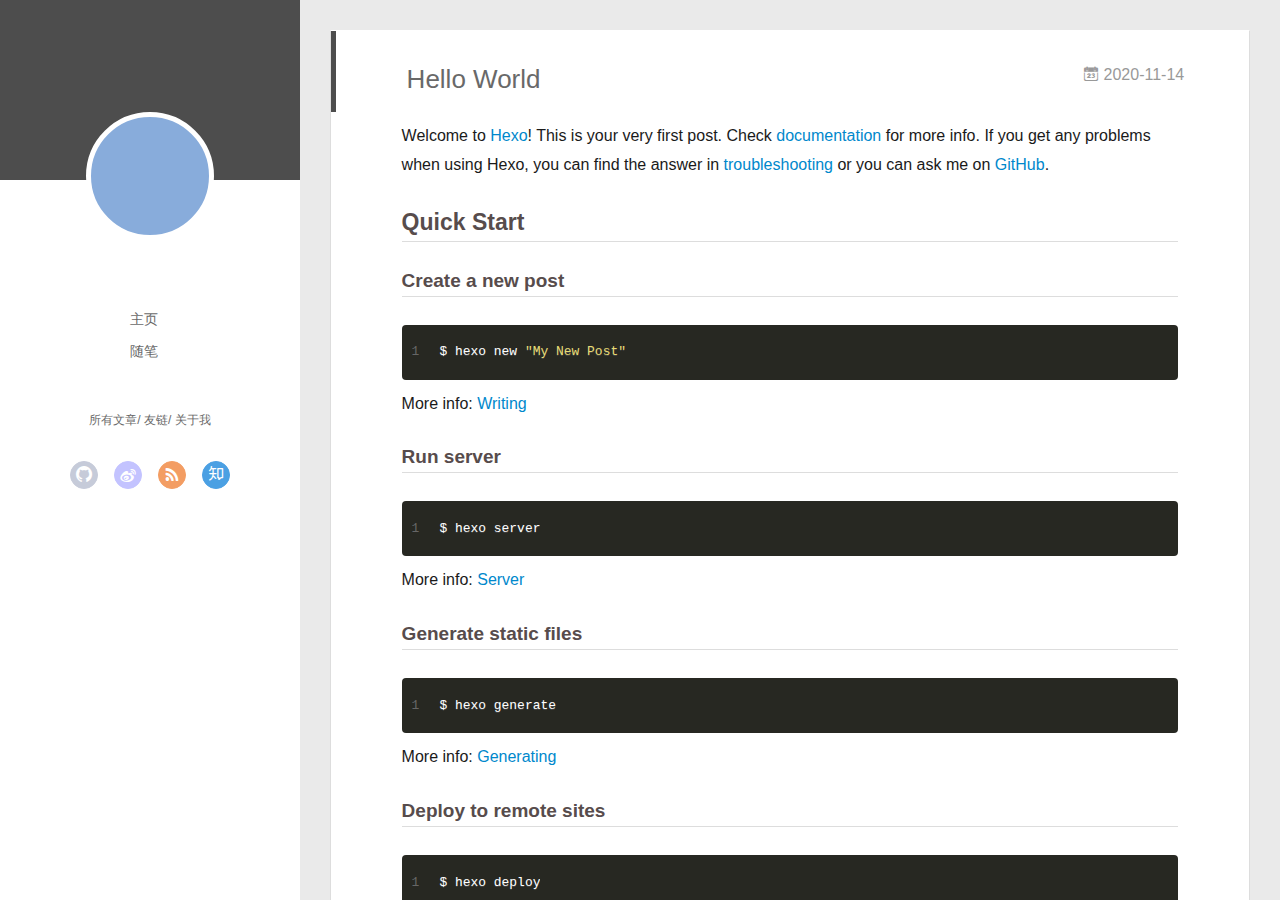
==== index.html @ 5b324f57 "Site updated: 2020-11-14 10:22:09" ====
<!DOCTYPE html>
<html>
<head>
  <meta charset="utf-8">
  
  <meta name="renderer" content="webkit">
  <meta http-equiv="X-UA-Compatible" content="IE=edge" >
  <link rel="dns-prefetch" href="http://example.com">
  <title>Hexo</title>
  <meta name="viewport" content="width=device-width, initial-scale=1, maximum-scale=1">
  <meta property="og:type" content="website">
<meta property="og:title" content="Hexo">
<meta property="og:url" content="http://example.com/index.html">
<meta property="og:site_name" content="Hexo">
<meta property="og:locale" content="en_US">
<meta property="article:author" content="John Doe">
<meta name="twitter:card" content="summary">
  
    <link rel="alternative" href="/atom.xml" title="Hexo" type="application/atom+xml">
  
  
    <link rel="icon" href="/favicon.png">
  
  <link rel="stylesheet" type="text/css" href="/./main.0cf68a.css">
  <style type="text/css">
  
    #container.show {
      background: linear-gradient(200deg,#a0cfe4,#e8c37e);
    }
  </style>
  

  

<meta name="generator" content="Hexo 5.2.0"></head>

<body>
  <div id="container" q-class="show:isCtnShow">
    <canvas id="anm-canvas" class="anm-canvas"></canvas>
    <div class="left-col" q-class="show:isShow">
      
<div class="overlay" style="background: #4d4d4d"></div>
<div class="intrude-less">
	<header id="header" class="inner">
		<a href="/" class="profilepic">
			<img src="" class="js-avatar">
		</a>
		<hgroup>
		  <h1 class="header-author"><a href="/"></a></h1>
		</hgroup>
		

		<nav class="header-menu">
			<ul>
			
				<li><a href="/">主页</a></li>
	        
				<li><a href="/tags/%E9%9A%8F%E7%AC%94/">随笔</a></li>
	        
			</ul>
		</nav>
		<nav class="header-smart-menu">
    		
    			
    			<a q-on="click: openSlider(e, 'innerArchive')" href="javascript:void(0)">所有文章</a>
    			
            
    			
    			<a q-on="click: openSlider(e, 'friends')" href="javascript:void(0)">友链</a>
    			
            
    			
    			<a q-on="click: openSlider(e, 'aboutme')" href="javascript:void(0)">关于我</a>
    			
            
		</nav>
		<nav class="header-nav">
			<div class="social">
				
					<a class="github" target="_blank" href="#" title="github"><i class="icon-github"></i></a>
		        
					<a class="weibo" target="_blank" href="#" title="weibo"><i class="icon-weibo"></i></a>
		        
					<a class="rss" target="_blank" href="#" title="rss"><i class="icon-rss"></i></a>
		        
					<a class="zhihu" target="_blank" href="#" title="zhihu"><i class="icon-zhihu"></i></a>
		        
			</div>
		</nav>
	</header>		
</div>

    </div>
    <div class="mid-col" q-class="show:isShow,hide:isShow|isFalse">
      
<nav id="mobile-nav">
  	<div class="overlay js-overlay" style="background: #4d4d4d"></div>
	<div class="btnctn js-mobile-btnctn">
  		<div class="slider-trigger list" q-on="click: openSlider(e)"><i class="icon icon-sort"></i></div>
	</div>
	<div class="intrude-less">
		<header id="header" class="inner">
			<div class="profilepic">
				<img src="" class="js-avatar">
			</div>
			<hgroup>
			  <h1 class="header-author js-header-author"></h1>
			</hgroup>
			
			
			
				
			
				
			
			
			
			<nav class="header-nav">
				<div class="social">
					
						<a class="github" target="_blank" href="#" title="github"><i class="icon-github"></i></a>
			        
						<a class="weibo" target="_blank" href="#" title="weibo"><i class="icon-weibo"></i></a>
			        
						<a class="rss" target="_blank" href="#" title="rss"><i class="icon-rss"></i></a>
			        
						<a class="zhihu" target="_blank" href="#" title="zhihu"><i class="icon-zhihu"></i></a>
			        
				</div>
			</nav>

			<nav class="header-menu js-header-menu">
				<ul style="width: 50%">
				
				
					<li style="width: 50%"><a href="/">主页</a></li>
		        
					<li style="width: 50%"><a href="/tags/%E9%9A%8F%E7%AC%94/">随笔</a></li>
		        
				</ul>
			</nav>
		</header>				
	</div>
	<div class="mobile-mask" style="display:none" q-show="isShow"></div>
</nav>

      <div id="wrapper" class="body-wrap">
        <div class="menu-l">
          <div class="canvas-wrap">
            <canvas data-colors="#eaeaea" data-sectionHeight="100" data-contentId="js-content" id="myCanvas1" class="anm-canvas"></canvas>
          </div>
          <div id="js-content" class="content-ll">
            
  
    <article id="post-hello-world" class="article article-type-post  article-index" itemscope itemprop="blogPost">
  <div class="article-inner">
    
      <header class="article-header">
        
  
    <h1 itemprop="name">
      <a class="article-title" href="/2020/11/14/hello-world/">Hello World</a>
    </h1>
  

        
        <a href="/2020/11/14/hello-world/" class="archive-article-date">
  	<time datetime="2020-11-14T02:00:14.137Z" itemprop="datePublished"><i class="icon-calendar icon"></i>2020-11-14</time>
</a>
        
      </header>
    
    <div class="article-entry" itemprop="articleBody">
      
        <p>Welcome to <a target="_blank" rel="noopener" href="https://hexo.io/">Hexo</a>! This is your very first post. Check <a target="_blank" rel="noopener" href="https://hexo.io/docs/">documentation</a> for more info. If you get any problems when using Hexo, you can find the answer in <a target="_blank" rel="noopener" href="https://hexo.io/docs/troubleshooting.html">troubleshooting</a> or you can ask me on <a target="_blank" rel="noopener" href="https://github.com/hexojs/hexo/issues">GitHub</a>.</p>
<h2 id="Quick-Start"><a href="#Quick-Start" class="headerlink" title="Quick Start"></a>Quick Start</h2><h3 id="Create-a-new-post"><a href="#Create-a-new-post" class="headerlink" title="Create a new post"></a>Create a new post</h3><figure class="highlight bash"><table><tr><td class="gutter"><pre><span class="line">1</span><br></pre></td><td class="code"><pre><span class="line">$ hexo new <span class="string">&quot;My New Post&quot;</span></span><br></pre></td></tr></table></figure>

<p>More info: <a target="_blank" rel="noopener" href="https://hexo.io/docs/writing.html">Writing</a></p>
<h3 id="Run-server"><a href="#Run-server" class="headerlink" title="Run server"></a>Run server</h3><figure class="highlight bash"><table><tr><td class="gutter"><pre><span class="line">1</span><br></pre></td><td class="code"><pre><span class="line">$ hexo server</span><br></pre></td></tr></table></figure>

<p>More info: <a target="_blank" rel="noopener" href="https://hexo.io/docs/server.html">Server</a></p>
<h3 id="Generate-static-files"><a href="#Generate-static-files" class="headerlink" title="Generate static files"></a>Generate static files</h3><figure class="highlight bash"><table><tr><td class="gutter"><pre><span class="line">1</span><br></pre></td><td class="code"><pre><span class="line">$ hexo generate</span><br></pre></td></tr></table></figure>

<p>More info: <a target="_blank" rel="noopener" href="https://hexo.io/docs/generating.html">Generating</a></p>
<h3 id="Deploy-to-remote-sites"><a href="#Deploy-to-remote-sites" class="headerlink" title="Deploy to remote sites"></a>Deploy to remote sites</h3><figure class="highlight bash"><table><tr><td class="gutter"><pre><span class="line">1</span><br></pre></td><td class="code"><pre><span class="line">$ hexo deploy</span><br></pre></td></tr></table></figure>

<p>More info: <a target="_blank" rel="noopener" href="https://hexo.io/docs/one-command-deployment.html">Deployment</a></p>

      

      
    </div>
    <div class="article-info article-info-index">
      
      
      

      
        <p class="article-more-link">
          <a class="article-more-a" href="/2020/11/14/hello-world/">展开全文 >></a>
        </p>
      

      
      <div class="clearfix"></div>
    </div>
  </div>
</article>

<aside class="wrap-side-operation">
    <div class="mod-side-operation">
        
        <div class="jump-container" id="js-jump-container" style="display:none;">
            <a href="javascript:void(0)" class="mod-side-operation__jump-to-top">
                <i class="icon-font icon-back"></i>
            </a>
            <div id="js-jump-plan-container" class="jump-plan-container" style="top: -11px;">
                <i class="icon-font icon-plane jump-plane"></i>
            </div>
        </div>
        
        
    </div>
</aside>




  
  


          </div>
        </div>
      </div>
      <footer id="footer">
  <div class="outer">
    <div id="footer-info">
    	<div class="footer-left">
    		&copy; 2020 John Doe
    	</div>
      	<div class="footer-right">
      		<a href="http://hexo.io/" target="_blank">Hexo</a>  Theme <a href="https://github.com/litten/hexo-theme-yilia" target="_blank">Yilia</a> by Litten
      	</div>
    </div>
  </div>
</footer>
    </div>
    <script>
	var yiliaConfig = {
		mathjax: false,
		isHome: true,
		isPost: false,
		isArchive: false,
		isTag: false,
		isCategory: false,
		open_in_new: false,
		toc_hide_index: true,
		root: "/",
		innerArchive: true,
		showTags: false
	}
</script>

<script>!function(t){function n(e){if(r[e])return r[e].exports;var i=r[e]={exports:{},id:e,loaded:!1};return t[e].call(i.exports,i,i.exports,n),i.loaded=!0,i.exports}var r={};n.m=t,n.c=r,n.p="./",n(0)}([function(t,n,r){r(195),t.exports=r(191)},function(t,n,r){var e=r(3),i=r(52),o=r(27),u=r(28),c=r(53),f="prototype",a=function(t,n,r){var s,l,h,v,p=t&a.F,d=t&a.G,y=t&a.S,g=t&a.P,b=t&a.B,m=d?e:y?e[n]||(e[n]={}):(e[n]||{})[f],x=d?i:i[n]||(i[n]={}),w=x[f]||(x[f]={});d&&(r=n);for(s in r)l=!p&&m&&void 0!==m[s],h=(l?m:r)[s],v=b&&l?c(h,e):g&&"function"==typeof h?c(Function.call,h):h,m&&u(m,s,h,t&a.U),x[s]!=h&&o(x,s,v),g&&w[s]!=h&&(w[s]=h)};e.core=i,a.F=1,a.G=2,a.S=4,a.P=8,a.B=16,a.W=32,a.U=64,a.R=128,t.exports=a},function(t,n,r){var e=r(6);t.exports=function(t){if(!e(t))throw TypeError(t+" is not an object!");return t}},function(t,n){var r=t.exports="undefined"!=typeof window&&window.Math==Math?window:"undefined"!=typeof self&&self.Math==Math?self:Function("return this")();"number"==typeof __g&&(__g=r)},function(t,n){t.exports=function(t){try{return!!t()}catch(t){return!0}}},function(t,n){var r=t.exports="undefined"!=typeof window&&window.Math==Math?window:"undefined"!=typeof self&&self.Math==Math?self:Function("return this")();"number"==typeof __g&&(__g=r)},function(t,n){t.exports=function(t){return"object"==typeof t?null!==t:"function"==typeof t}},function(t,n,r){var e=r(126)("wks"),i=r(76),o=r(3).Symbol,u="function"==typeof o;(t.exports=function(t){return e[t]||(e[t]=u&&o[t]||(u?o:i)("Symbol."+t))}).store=e},function(t,n){var r={}.hasOwnProperty;t.exports=function(t,n){return r.call(t,n)}},function(t,n,r){var e=r(94),i=r(33);t.exports=function(t){return e(i(t))}},function(t,n,r){t.exports=!r(4)(function(){return 7!=Object.defineProperty({},"a",{get:function(){return 7}}).a})},function(t,n,r){var e=r(2),i=r(167),o=r(50),u=Object.defineProperty;n.f=r(10)?Object.defineProperty:function(t,n,r){if(e(t),n=o(n,!0),e(r),i)try{return u(t,n,r)}catch(t){}if("get"in r||"set"in r)throw TypeError("Accessors not supported!");return"value"in r&&(t[n]=r.value),t}},function(t,n,r){t.exports=!r(18)(function(){return 7!=Object.defineProperty({},"a",{get:function(){return 7}}).a})},function(t,n,r){var e=r(14),i=r(22);t.exports=r(12)?function(t,n,r){return e.f(t,n,i(1,r))}:function(t,n,r){return t[n]=r,t}},function(t,n,r){var e=r(20),i=r(58),o=r(42),u=Object.defineProperty;n.f=r(12)?Object.defineProperty:function(t,n,r){if(e(t),n=o(n,!0),e(r),i)try{return u(t,n,r)}catch(t){}if("get"in r||"set"in r)throw TypeError("Accessors not supported!");return"value"in r&&(t[n]=r.value),t}},function(t,n,r){var e=r(40)("wks"),i=r(23),o=r(5).Symbol,u="function"==typeof o;(t.exports=function(t){return e[t]||(e[t]=u&&o[t]||(u?o:i)("Symbol."+t))}).store=e},function(t,n,r){var e=r(67),i=Math.min;t.exports=function(t){return t>0?i(e(t),9007199254740991):0}},function(t,n,r){var e=r(46);t.exports=function(t){return Object(e(t))}},function(t,n){t.exports=function(t){try{return!!t()}catch(t){return!0}}},function(t,n,r){var e=r(63),i=r(34);t.exports=Object.keys||function(t){return e(t,i)}},function(t,n,r){var e=r(21);t.exports=function(t){if(!e(t))throw TypeError(t+" is not an object!");return t}},function(t,n){t.exports=function(t){return"object"==typeof t?null!==t:"function"==typeof t}},function(t,n){t.exports=function(t,n){return{enumerable:!(1&t),configurable:!(2&t),writable:!(4&t),value:n}}},function(t,n){var r=0,e=Math.random();t.exports=function(t){return"Symbol(".concat(void 0===t?"":t,")_",(++r+e).toString(36))}},function(t,n){var r={}.hasOwnProperty;t.exports=function(t,n){return r.call(t,n)}},function(t,n){var r=t.exports={version:"2.4.0"};"number"==typeof __e&&(__e=r)},function(t,n){t.exports=function(t){if("function"!=typeof t)throw TypeError(t+" is not a function!");return t}},function(t,n,r){var e=r(11),i=r(66);t.exports=r(10)?function(t,n,r){return e.f(t,n,i(1,r))}:function(t,n,r){return t[n]=r,t}},function(t,n,r){var e=r(3),i=r(27),o=r(24),u=r(76)("src"),c="toString",f=Function[c],a=(""+f).split(c);r(52).inspectSource=function(t){return f.call(t)},(t.exports=function(t,n,r,c){var f="function"==typeof r;f&&(o(r,"name")||i(r,"name",n)),t[n]!==r&&(f&&(o(r,u)||i(r,u,t[n]?""+t[n]:a.join(String(n)))),t===e?t[n]=r:c?t[n]?t[n]=r:i(t,n,r):(delete t[n],i(t,n,r)))})(Function.prototype,c,function(){return"function"==typeof this&&this[u]||f.call(this)})},function(t,n,r){var e=r(1),i=r(4),o=r(46),u=function(t,n,r,e){var i=String(o(t)),u="<"+n;return""!==r&&(u+=" "+r+'="'+String(e).replace(/"/g,"&quot;")+'"'),u+">"+i+"</"+n+">"};t.exports=function(t,n){var r={};r[t]=n(u),e(e.P+e.F*i(function(){var n=""[t]('"');return n!==n.toLowerCase()||n.split('"').length>3}),"String",r)}},function(t,n,r){var e=r(115),i=r(46);t.exports=function(t){return e(i(t))}},function(t,n,r){var e=r(116),i=r(66),o=r(30),u=r(50),c=r(24),f=r(167),a=Object.getOwnPropertyDescriptor;n.f=r(10)?a:function(t,n){if(t=o(t),n=u(n,!0),f)try{return a(t,n)}catch(t){}if(c(t,n))return i(!e.f.call(t,n),t[n])}},function(t,n,r){var e=r(24),i=r(17),o=r(145)("IE_PROTO"),u=Object.prototype;t.exports=Object.getPrototypeOf||function(t){return t=i(t),e(t,o)?t[o]:"function"==typeof t.constructor&&t instanceof t.constructor?t.constructor.prototype:t instanceof Object?u:null}},function(t,n){t.exports=function(t){if(void 0==t)throw TypeError("Can't call method on  "+t);return t}},function(t,n){t.exports="constructor,hasOwnProperty,isPrototypeOf,propertyIsEnumerable,toLocaleString,toString,valueOf".split(",")},function(t,n){t.exports={}},function(t,n){t.exports=!0},function(t,n){n.f={}.propertyIsEnumerable},function(t,n,r){var e=r(14).f,i=r(8),o=r(15)("toStringTag");t.exports=function(t,n,r){t&&!i(t=r?t:t.prototype,o)&&e(t,o,{configurable:!0,value:n})}},function(t,n,r){var e=r(40)("keys"),i=r(23);t.exports=function(t){return e[t]||(e[t]=i(t))}},function(t,n,r){var e=r(5),i="__core-js_shared__",o=e[i]||(e[i]={});t.exports=function(t){return o[t]||(o[t]={})}},function(t,n){var r=Math.ceil,e=Math.floor;t.exports=function(t){return isNaN(t=+t)?0:(t>0?e:r)(t)}},function(t,n,r){var e=r(21);t.exports=function(t,n){if(!e(t))return t;var r,i;if(n&&"function"==typeof(r=t.toString)&&!e(i=r.call(t)))return i;if("function"==typeof(r=t.valueOf)&&!e(i=r.call(t)))return i;if(!n&&"function"==typeof(r=t.toString)&&!e(i=r.call(t)))return i;throw TypeError("Can't convert object to primitive value")}},function(t,n,r){var e=r(5),i=r(25),o=r(36),u=r(44),c=r(14).f;t.exports=function(t){var n=i.Symbol||(i.Symbol=o?{}:e.Symbol||{});"_"==t.charAt(0)||t in n||c(n,t,{value:u.f(t)})}},function(t,n,r){n.f=r(15)},function(t,n){var r={}.toString;t.exports=function(t){return r.call(t).slice(8,-1)}},function(t,n){t.exports=function(t){if(void 0==t)throw TypeError("Can't call method on  "+t);return t}},function(t,n,r){var e=r(4);t.exports=function(t,n){return!!t&&e(function(){n?t.call(null,function(){},1):t.call(null)})}},function(t,n,r){var e=r(53),i=r(115),o=r(17),u=r(16),c=r(203);t.exports=function(t,n){var r=1==t,f=2==t,a=3==t,s=4==t,l=6==t,h=5==t||l,v=n||c;return function(n,c,p){for(var d,y,g=o(n),b=i(g),m=e(c,p,3),x=u(b.length),w=0,S=r?v(n,x):f?v(n,0):void 0;x>w;w++)if((h||w in b)&&(d=b[w],y=m(d,w,g),t))if(r)S[w]=y;else if(y)switch(t){case 3:return!0;case 5:return d;case 6:return w;case 2:S.push(d)}else if(s)return!1;return l?-1:a||s?s:S}}},function(t,n,r){var e=r(1),i=r(52),o=r(4);t.exports=function(t,n){var r=(i.Object||{})[t]||Object[t],u={};u[t]=n(r),e(e.S+e.F*o(function(){r(1)}),"Object",u)}},function(t,n,r){var e=r(6);t.exports=function(t,n){if(!e(t))return t;var r,i;if(n&&"function"==typeof(r=t.toString)&&!e(i=r.call(t)))return i;if("function"==typeof(r=t.valueOf)&&!e(i=r.call(t)))return i;if(!n&&"function"==typeof(r=t.toString)&&!e(i=r.call(t)))return i;throw TypeError("Can't convert object to primitive value")}},function(t,n,r){var e=r(5),i=r(25),o=r(91),u=r(13),c="prototype",f=function(t,n,r){var a,s,l,h=t&f.F,v=t&f.G,p=t&f.S,d=t&f.P,y=t&f.B,g=t&f.W,b=v?i:i[n]||(i[n]={}),m=b[c],x=v?e:p?e[n]:(e[n]||{})[c];v&&(r=n);for(a in r)(s=!h&&x&&void 0!==x[a])&&a in b||(l=s?x[a]:r[a],b[a]=v&&"function"!=typeof x[a]?r[a]:y&&s?o(l,e):g&&x[a]==l?function(t){var n=function(n,r,e){if(this instanceof t){switch(arguments.length){case 0:return new t;case 1:return new t(n);case 2:return new t(n,r)}return new t(n,r,e)}return t.apply(this,arguments)};return n[c]=t[c],n}(l):d&&"function"==typeof l?o(Function.call,l):l,d&&((b.virtual||(b.virtual={}))[a]=l,t&f.R&&m&&!m[a]&&u(m,a,l)))};f.F=1,f.G=2,f.S=4,f.P=8,f.B=16,f.W=32,f.U=64,f.R=128,t.exports=f},function(t,n){var r=t.exports={version:"2.4.0"};"number"==typeof __e&&(__e=r)},function(t,n,r){var e=r(26);t.exports=function(t,n,r){if(e(t),void 0===n)return t;switch(r){case 1:return function(r){return t.call(n,r)};case 2:return function(r,e){return t.call(n,r,e)};case 3:return function(r,e,i){return t.call(n,r,e,i)}}return function(){return t.apply(n,arguments)}}},function(t,n,r){var e=r(183),i=r(1),o=r(126)("metadata"),u=o.store||(o.store=new(r(186))),c=function(t,n,r){var i=u.get(t);if(!i){if(!r)return;u.set(t,i=new e)}var o=i.get(n);if(!o){if(!r)return;i.set(n,o=new e)}return o},f=function(t,n,r){var e=c(n,r,!1);return void 0!==e&&e.has(t)},a=function(t,n,r){var e=c(n,r,!1);return void 0===e?void 0:e.get(t)},s=function(t,n,r,e){c(r,e,!0).set(t,n)},l=function(t,n){var r=c(t,n,!1),e=[];return r&&r.forEach(function(t,n){e.push(n)}),e},h=function(t){return void 0===t||"symbol"==typeof t?t:String(t)},v=function(t){i(i.S,"Reflect",t)};t.exports={store:u,map:c,has:f,get:a,set:s,keys:l,key:h,exp:v}},function(t,n,r){"use strict";if(r(10)){var e=r(69),i=r(3),o=r(4),u=r(1),c=r(127),f=r(152),a=r(53),s=r(68),l=r(66),h=r(27),v=r(73),p=r(67),d=r(16),y=r(75),g=r(50),b=r(24),m=r(180),x=r(114),w=r(6),S=r(17),_=r(137),O=r(70),E=r(32),P=r(71).f,j=r(154),F=r(76),M=r(7),A=r(48),N=r(117),T=r(146),I=r(155),k=r(80),L=r(123),R=r(74),C=r(130),D=r(160),U=r(11),W=r(31),G=U.f,B=W.f,V=i.RangeError,z=i.TypeError,q=i.Uint8Array,K="ArrayBuffer",J="Shared"+K,Y="BYTES_PER_ELEMENT",H="prototype",$=Array[H],X=f.ArrayBuffer,Q=f.DataView,Z=A(0),tt=A(2),nt=A(3),rt=A(4),et=A(5),it=A(6),ot=N(!0),ut=N(!1),ct=I.values,ft=I.keys,at=I.entries,st=$.lastIndexOf,lt=$.reduce,ht=$.reduceRight,vt=$.join,pt=$.sort,dt=$.slice,yt=$.toString,gt=$.toLocaleString,bt=M("iterator"),mt=M("toStringTag"),xt=F("typed_constructor"),wt=F("def_constructor"),St=c.CONSTR,_t=c.TYPED,Ot=c.VIEW,Et="Wrong length!",Pt=A(1,function(t,n){return Tt(T(t,t[wt]),n)}),jt=o(function(){return 1===new q(new Uint16Array([1]).buffer)[0]}),Ft=!!q&&!!q[H].set&&o(function(){new q(1).set({})}),Mt=function(t,n){if(void 0===t)throw z(Et);var r=+t,e=d(t);if(n&&!m(r,e))throw V(Et);return e},At=function(t,n){var r=p(t);if(r<0||r%n)throw V("Wrong offset!");return r},Nt=function(t){if(w(t)&&_t in t)return t;throw z(t+" is not a typed array!")},Tt=function(t,n){if(!(w(t)&&xt in t))throw z("It is not a typed array constructor!");return new t(n)},It=function(t,n){return kt(T(t,t[wt]),n)},kt=function(t,n){for(var r=0,e=n.length,i=Tt(t,e);e>r;)i[r]=n[r++];return i},Lt=function(t,n,r){G(t,n,{get:function(){return this._d[r]}})},Rt=function(t){var n,r,e,i,o,u,c=S(t),f=arguments.length,s=f>1?arguments[1]:void 0,l=void 0!==s,h=j(c);if(void 0!=h&&!_(h)){for(u=h.call(c),e=[],n=0;!(o=u.next()).done;n++)e.push(o.value);c=e}for(l&&f>2&&(s=a(s,arguments[2],2)),n=0,r=d(c.length),i=Tt(this,r);r>n;n++)i[n]=l?s(c[n],n):c[n];return i},Ct=function(){for(var t=0,n=arguments.length,r=Tt(this,n);n>t;)r[t]=arguments[t++];return r},Dt=!!q&&o(function(){gt.call(new q(1))}),Ut=function(){return gt.apply(Dt?dt.call(Nt(this)):Nt(this),arguments)},Wt={copyWithin:function(t,n){return D.call(Nt(this),t,n,arguments.length>2?arguments[2]:void 0)},every:function(t){return rt(Nt(this),t,arguments.length>1?arguments[1]:void 0)},fill:function(t){return C.apply(Nt(this),arguments)},filter:function(t){return It(this,tt(Nt(this),t,arguments.length>1?arguments[1]:void 0))},find:function(t){return et(Nt(this),t,arguments.length>1?arguments[1]:void 0)},findIndex:function(t){return it(Nt(this),t,arguments.length>1?arguments[1]:void 0)},forEach:function(t){Z(Nt(this),t,arguments.length>1?arguments[1]:void 0)},indexOf:function(t){return ut(Nt(this),t,arguments.length>1?arguments[1]:void 0)},includes:function(t){return ot(Nt(this),t,arguments.length>1?arguments[1]:void 0)},join:function(t){return vt.apply(Nt(this),arguments)},lastIndexOf:function(t){return st.apply(Nt(this),arguments)},map:function(t){return Pt(Nt(this),t,arguments.length>1?arguments[1]:void 0)},reduce:function(t){return lt.apply(Nt(this),arguments)},reduceRight:function(t){return ht.apply(Nt(this),arguments)},reverse:function(){for(var t,n=this,r=Nt(n).length,e=Math.floor(r/2),i=0;i<e;)t=n[i],n[i++]=n[--r],n[r]=t;return n},some:function(t){return nt(Nt(this),t,arguments.length>1?arguments[1]:void 0)},sort:function(t){return pt.call(Nt(this),t)},subarray:function(t,n){var r=Nt(this),e=r.length,i=y(t,e);return new(T(r,r[wt]))(r.buffer,r.byteOffset+i*r.BYTES_PER_ELEMENT,d((void 0===n?e:y(n,e))-i))}},Gt=function(t,n){return It(this,dt.call(Nt(this),t,n))},Bt=function(t){Nt(this);var n=At(arguments[1],1),r=this.length,e=S(t),i=d(e.length),o=0;if(i+n>r)throw V(Et);for(;o<i;)this[n+o]=e[o++]},Vt={entries:function(){return at.call(Nt(this))},keys:function(){return ft.call(Nt(this))},values:function(){return ct.call(Nt(this))}},zt=function(t,n){return w(t)&&t[_t]&&"symbol"!=typeof n&&n in t&&String(+n)==String(n)},qt=function(t,n){return zt(t,n=g(n,!0))?l(2,t[n]):B(t,n)},Kt=function(t,n,r){return!(zt(t,n=g(n,!0))&&w(r)&&b(r,"value"))||b(r,"get")||b(r,"set")||r.configurable||b(r,"writable")&&!r.writable||b(r,"enumerable")&&!r.enumerable?G(t,n,r):(t[n]=r.value,t)};St||(W.f=qt,U.f=Kt),u(u.S+u.F*!St,"Object",{getOwnPropertyDescriptor:qt,defineProperty:Kt}),o(function(){yt.call({})})&&(yt=gt=function(){return vt.call(this)});var Jt=v({},Wt);v(Jt,Vt),h(Jt,bt,Vt.values),v(Jt,{slice:Gt,set:Bt,constructor:function(){},toString:yt,toLocaleString:Ut}),Lt(Jt,"buffer","b"),Lt(Jt,"byteOffset","o"),Lt(Jt,"byteLength","l"),Lt(Jt,"length","e"),G(Jt,mt,{get:function(){return this[_t]}}),t.exports=function(t,n,r,f){f=!!f;var a=t+(f?"Clamped":"")+"Array",l="Uint8Array"!=a,v="get"+t,p="set"+t,y=i[a],g=y||{},b=y&&E(y),m=!y||!c.ABV,S={},_=y&&y[H],j=function(t,r){var e=t._d;return e.v[v](r*n+e.o,jt)},F=function(t,r,e){var i=t._d;f&&(e=(e=Math.round(e))<0?0:e>255?255:255&e),i.v[p](r*n+i.o,e,jt)},M=function(t,n){G(t,n,{get:function(){return j(this,n)},set:function(t){return F(this,n,t)},enumerable:!0})};m?(y=r(function(t,r,e,i){s(t,y,a,"_d");var o,u,c,f,l=0,v=0;if(w(r)){if(!(r instanceof X||(f=x(r))==K||f==J))return _t in r?kt(y,r):Rt.call(y,r);o=r,v=At(e,n);var p=r.byteLength;if(void 0===i){if(p%n)throw V(Et);if((u=p-v)<0)throw V(Et)}else if((u=d(i)*n)+v>p)throw V(Et);c=u/n}else c=Mt(r,!0),u=c*n,o=new X(u);for(h(t,"_d",{b:o,o:v,l:u,e:c,v:new Q(o)});l<c;)M(t,l++)}),_=y[H]=O(Jt),h(_,"constructor",y)):L(function(t){new y(null),new y(t)},!0)||(y=r(function(t,r,e,i){s(t,y,a);var o;return w(r)?r instanceof X||(o=x(r))==K||o==J?void 0!==i?new g(r,At(e,n),i):void 0!==e?new g(r,At(e,n)):new g(r):_t in r?kt(y,r):Rt.call(y,r):new g(Mt(r,l))}),Z(b!==Function.prototype?P(g).concat(P(b)):P(g),function(t){t in y||h(y,t,g[t])}),y[H]=_,e||(_.constructor=y));var A=_[bt],N=!!A&&("values"==A.name||void 0==A.name),T=Vt.values;h(y,xt,!0),h(_,_t,a),h(_,Ot,!0),h(_,wt,y),(f?new y(1)[mt]==a:mt in _)||G(_,mt,{get:function(){return a}}),S[a]=y,u(u.G+u.W+u.F*(y!=g),S),u(u.S,a,{BYTES_PER_ELEMENT:n,from:Rt,of:Ct}),Y in _||h(_,Y,n),u(u.P,a,Wt),R(a),u(u.P+u.F*Ft,a,{set:Bt}),u(u.P+u.F*!N,a,Vt),u(u.P+u.F*(_.toString!=yt),a,{toString:yt}),u(u.P+u.F*o(function(){new y(1).slice()}),a,{slice:Gt}),u(u.P+u.F*(o(function(){return[1,2].toLocaleString()!=new y([1,2]).toLocaleString()})||!o(function(){_.toLocaleString.call([1,2])})),a,{toLocaleString:Ut}),k[a]=N?A:T,e||N||h(_,bt,T)}}else t.exports=function(){}},function(t,n){var r={}.toString;t.exports=function(t){return r.call(t).slice(8,-1)}},function(t,n,r){var e=r(21),i=r(5).document,o=e(i)&&e(i.createElement);t.exports=function(t){return o?i.createElement(t):{}}},function(t,n,r){t.exports=!r(12)&&!r(18)(function(){return 7!=Object.defineProperty(r(57)("div"),"a",{get:function(){return 7}}).a})},function(t,n,r){"use strict";var e=r(36),i=r(51),o=r(64),u=r(13),c=r(8),f=r(35),a=r(96),s=r(38),l=r(103),h=r(15)("iterator"),v=!([].keys&&"next"in[].keys()),p="keys",d="values",y=function(){return this};t.exports=function(t,n,r,g,b,m,x){a(r,n,g);var w,S,_,O=function(t){if(!v&&t in F)return F[t];switch(t){case p:case d:return function(){return new r(this,t)}}return function(){return new r(this,t)}},E=n+" Iterator",P=b==d,j=!1,F=t.prototype,M=F[h]||F["@@iterator"]||b&&F[b],A=M||O(b),N=b?P?O("entries"):A:void 0,T="Array"==n?F.entries||M:M;if(T&&(_=l(T.call(new t)))!==Object.prototype&&(s(_,E,!0),e||c(_,h)||u(_,h,y)),P&&M&&M.name!==d&&(j=!0,A=function(){return M.call(this)}),e&&!x||!v&&!j&&F[h]||u(F,h,A),f[n]=A,f[E]=y,b)if(w={values:P?A:O(d),keys:m?A:O(p),entries:N},x)for(S in w)S in F||o(F,S,w[S]);else i(i.P+i.F*(v||j),n,w);return w}},function(t,n,r){var e=r(20),i=r(100),o=r(34),u=r(39)("IE_PROTO"),c=function(){},f="prototype",a=function(){var t,n=r(57)("iframe"),e=o.length;for(n.style.display="none",r(93).appendChild(n),n.src="javascript:",t=n.contentWindow.document,t.open(),t.write("<script>document.F=Object<\/script>"),t.close(),a=t.F;e--;)delete a[f][o[e]];return a()};t.exports=Object.create||function(t,n){var r;return null!==t?(c[f]=e(t),r=new c,c[f]=null,r[u]=t):r=a(),void 0===n?r:i(r,n)}},function(t,n,r){var e=r(63),i=r(34).concat("length","prototype");n.f=Object.getOwnPropertyNames||function(t){return e(t,i)}},function(t,n){n.f=Object.getOwnPropertySymbols},function(t,n,r){var e=r(8),i=r(9),o=r(90)(!1),u=r(39)("IE_PROTO");t.exports=function(t,n){var r,c=i(t),f=0,a=[];for(r in c)r!=u&&e(c,r)&&a.push(r);for(;n.length>f;)e(c,r=n[f++])&&(~o(a,r)||a.push(r));return a}},function(t,n,r){t.exports=r(13)},function(t,n,r){var e=r(76)("meta"),i=r(6),o=r(24),u=r(11).f,c=0,f=Object.isExtensible||function(){return!0},a=!r(4)(function(){return f(Object.preventExtensions({}))}),s=function(t){u(t,e,{value:{i:"O"+ ++c,w:{}}})},l=function(t,n){if(!i(t))return"symbol"==typeof t?t:("string"==typeof t?"S":"P")+t;if(!o(t,e)){if(!f(t))return"F";if(!n)return"E";s(t)}return t[e].i},h=function(t,n){if(!o(t,e)){if(!f(t))return!0;if(!n)return!1;s(t)}return t[e].w},v=function(t){return a&&p.NEED&&f(t)&&!o(t,e)&&s(t),t},p=t.exports={KEY:e,NEED:!1,fastKey:l,getWeak:h,onFreeze:v}},function(t,n){t.exports=function(t,n){return{enumerable:!(1&t),configurable:!(2&t),writable:!(4&t),value:n}}},function(t,n){var r=Math.ceil,e=Math.floor;t.exports=function(t){return isNaN(t=+t)?0:(t>0?e:r)(t)}},function(t,n){t.exports=function(t,n,r,e){if(!(t instanceof n)||void 0!==e&&e in t)throw TypeError(r+": incorrect invocation!");return t}},function(t,n){t.exports=!1},function(t,n,r){var e=r(2),i=r(173),o=r(133),u=r(145)("IE_PROTO"),c=function(){},f="prototype",a=function(){var t,n=r(132)("iframe"),e=o.length;for(n.style.display="none",r(135).appendChild(n),n.src="javascript:",t=n.contentWindow.document,t.open(),t.write("<script>document.F=Object<\/script>"),t.close(),a=t.F;e--;)delete a[f][o[e]];return a()};t.exports=Object.create||function(t,n){var r;return null!==t?(c[f]=e(t),r=new c,c[f]=null,r[u]=t):r=a(),void 0===n?r:i(r,n)}},function(t,n,r){var e=r(175),i=r(133).concat("length","prototype");n.f=Object.getOwnPropertyNames||function(t){return e(t,i)}},function(t,n,r){var e=r(175),i=r(133);t.exports=Object.keys||function(t){return e(t,i)}},function(t,n,r){var e=r(28);t.exports=function(t,n,r){for(var i in n)e(t,i,n[i],r);return t}},function(t,n,r){"use strict";var e=r(3),i=r(11),o=r(10),u=r(7)("species");t.exports=function(t){var n=e[t];o&&n&&!n[u]&&i.f(n,u,{configurable:!0,get:function(){return this}})}},function(t,n,r){var e=r(67),i=Math.max,o=Math.min;t.exports=function(t,n){return t=e(t),t<0?i(t+n,0):o(t,n)}},function(t,n){var r=0,e=Math.random();t.exports=function(t){return"Symbol(".concat(void 0===t?"":t,")_",(++r+e).toString(36))}},function(t,n,r){var e=r(33);t.exports=function(t){return Object(e(t))}},function(t,n,r){var e=r(7)("unscopables"),i=Array.prototype;void 0==i[e]&&r(27)(i,e,{}),t.exports=function(t){i[e][t]=!0}},function(t,n,r){var e=r(53),i=r(169),o=r(137),u=r(2),c=r(16),f=r(154),a={},s={},n=t.exports=function(t,n,r,l,h){var v,p,d,y,g=h?function(){return t}:f(t),b=e(r,l,n?2:1),m=0;if("function"!=typeof g)throw TypeError(t+" is not iterable!");if(o(g)){for(v=c(t.length);v>m;m++)if((y=n?b(u(p=t[m])[0],p[1]):b(t[m]))===a||y===s)return y}else for(d=g.call(t);!(p=d.next()).done;)if((y=i(d,b,p.value,n))===a||y===s)return y};n.BREAK=a,n.RETURN=s},function(t,n){t.exports={}},function(t,n,r){var e=r(11).f,i=r(24),o=r(7)("toStringTag");t.exports=function(t,n,r){t&&!i(t=r?t:t.prototype,o)&&e(t,o,{configurable:!0,value:n})}},function(t,n,r){var e=r(1),i=r(46),o=r(4),u=r(150),c="["+u+"]",f="​",a=RegExp("^"+c+c+"*"),s=RegExp(c+c+"*$"),l=function(t,n,r){var i={},c=o(function(){return!!u[t]()||f[t]()!=f}),a=i[t]=c?n(h):u[t];r&&(i[r]=a),e(e.P+e.F*c,"String",i)},h=l.trim=function(t,n){return t=String(i(t)),1&n&&(t=t.replace(a,"")),2&n&&(t=t.replace(s,"")),t};t.exports=l},function(t,n,r){t.exports={default:r(86),__esModule:!0}},function(t,n,r){t.exports={default:r(87),__esModule:!0}},function(t,n,r){"use strict";function e(t){return t&&t.__esModule?t:{default:t}}n.__esModule=!0;var i=r(84),o=e(i),u=r(83),c=e(u),f="function"==typeof c.default&&"symbol"==typeof o.default?function(t){return typeof t}:function(t){return t&&"function"==typeof c.default&&t.constructor===c.default&&t!==c.default.prototype?"symbol":typeof t};n.default="function"==typeof c.default&&"symbol"===f(o.default)?function(t){return void 0===t?"undefined":f(t)}:function(t){return t&&"function"==typeof c.default&&t.constructor===c.default&&t!==c.default.prototype?"symbol":void 0===t?"undefined":f(t)}},function(t,n,r){r(110),r(108),r(111),r(112),t.exports=r(25).Symbol},function(t,n,r){r(109),r(113),t.exports=r(44).f("iterator")},function(t,n){t.exports=function(t){if("function"!=typeof t)throw TypeError(t+" is not a function!");return t}},function(t,n){t.exports=function(){}},function(t,n,r){var e=r(9),i=r(106),o=r(105);t.exports=function(t){return function(n,r,u){var c,f=e(n),a=i(f.length),s=o(u,a);if(t&&r!=r){for(;a>s;)if((c=f[s++])!=c)return!0}else for(;a>s;s++)if((t||s in f)&&f[s]===r)return t||s||0;return!t&&-1}}},function(t,n,r){var e=r(88);t.exports=function(t,n,r){if(e(t),void 0===n)return t;switch(r){case 1:return function(r){return t.call(n,r)};case 2:return function(r,e){return t.call(n,r,e)};case 3:return function(r,e,i){return t.call(n,r,e,i)}}return function(){return t.apply(n,arguments)}}},function(t,n,r){var e=r(19),i=r(62),o=r(37);t.exports=function(t){var n=e(t),r=i.f;if(r)for(var u,c=r(t),f=o.f,a=0;c.length>a;)f.call(t,u=c[a++])&&n.push(u);return n}},function(t,n,r){t.exports=r(5).document&&document.documentElement},function(t,n,r){var e=r(56);t.exports=Object("z").propertyIsEnumerable(0)?Object:function(t){return"String"==e(t)?t.split(""):Object(t)}},function(t,n,r){var e=r(56);t.exports=Array.isArray||function(t){return"Array"==e(t)}},function(t,n,r){"use strict";var e=r(60),i=r(22),o=r(38),u={};r(13)(u,r(15)("iterator"),function(){return this}),t.exports=function(t,n,r){t.prototype=e(u,{next:i(1,r)}),o(t,n+" Iterator")}},function(t,n){t.exports=function(t,n){return{value:n,done:!!t}}},function(t,n,r){var e=r(19),i=r(9);t.exports=function(t,n){for(var r,o=i(t),u=e(o),c=u.length,f=0;c>f;)if(o[r=u[f++]]===n)return r}},function(t,n,r){var e=r(23)("meta"),i=r(21),o=r(8),u=r(14).f,c=0,f=Object.isExtensible||function(){return!0},a=!r(18)(function(){return f(Object.preventExtensions({}))}),s=function(t){u(t,e,{value:{i:"O"+ ++c,w:{}}})},l=function(t,n){if(!i(t))return"symbol"==typeof t?t:("string"==typeof t?"S":"P")+t;if(!o(t,e)){if(!f(t))return"F";if(!n)return"E";s(t)}return t[e].i},h=function(t,n){if(!o(t,e)){if(!f(t))return!0;if(!n)return!1;s(t)}return t[e].w},v=function(t){return a&&p.NEED&&f(t)&&!o(t,e)&&s(t),t},p=t.exports={KEY:e,NEED:!1,fastKey:l,getWeak:h,onFreeze:v}},function(t,n,r){var e=r(14),i=r(20),o=r(19);t.exports=r(12)?Object.defineProperties:function(t,n){i(t);for(var r,u=o(n),c=u.length,f=0;c>f;)e.f(t,r=u[f++],n[r]);return t}},function(t,n,r){var e=r(37),i=r(22),o=r(9),u=r(42),c=r(8),f=r(58),a=Object.getOwnPropertyDescriptor;n.f=r(12)?a:function(t,n){if(t=o(t),n=u(n,!0),f)try{return a(t,n)}catch(t){}if(c(t,n))return i(!e.f.call(t,n),t[n])}},function(t,n,r){var e=r(9),i=r(61).f,o={}.toString,u="object"==typeof window&&window&&Object.getOwnPropertyNames?Object.getOwnPropertyNames(window):[],c=function(t){try{return i(t)}catch(t){return u.slice()}};t.exports.f=function(t){return u&&"[object Window]"==o.call(t)?c(t):i(e(t))}},function(t,n,r){var e=r(8),i=r(77),o=r(39)("IE_PROTO"),u=Object.prototype;t.exports=Object.getPrototypeOf||function(t){return t=i(t),e(t,o)?t[o]:"function"==typeof t.constructor&&t instanceof t.constructor?t.constructor.prototype:t instanceof Object?u:null}},function(t,n,r){var e=r(41),i=r(33);t.exports=function(t){return function(n,r){var o,u,c=String(i(n)),f=e(r),a=c.length;return f<0||f>=a?t?"":void 0:(o=c.charCodeAt(f),o<55296||o>56319||f+1===a||(u=c.charCodeAt(f+1))<56320||u>57343?t?c.charAt(f):o:t?c.slice(f,f+2):u-56320+(o-55296<<10)+65536)}}},function(t,n,r){var e=r(41),i=Math.max,o=Math.min;t.exports=function(t,n){return t=e(t),t<0?i(t+n,0):o(t,n)}},function(t,n,r){var e=r(41),i=Math.min;t.exports=function(t){return t>0?i(e(t),9007199254740991):0}},function(t,n,r){"use strict";var e=r(89),i=r(97),o=r(35),u=r(9);t.exports=r(59)(Array,"Array",function(t,n){this._t=u(t),this._i=0,this._k=n},function(){var t=this._t,n=this._k,r=this._i++;return!t||r>=t.length?(this._t=void 0,i(1)):"keys"==n?i(0,r):"values"==n?i(0,t[r]):i(0,[r,t[r]])},"values"),o.Arguments=o.Array,e("keys"),e("values"),e("entries")},function(t,n){},function(t,n,r){"use strict";var e=r(104)(!0);r(59)(String,"String",function(t){this._t=String(t),this._i=0},function(){var t,n=this._t,r=this._i;return r>=n.length?{value:void 0,done:!0}:(t=e(n,r),this._i+=t.length,{value:t,done:!1})})},function(t,n,r){"use strict";var e=r(5),i=r(8),o=r(12),u=r(51),c=r(64),f=r(99).KEY,a=r(18),s=r(40),l=r(38),h=r(23),v=r(15),p=r(44),d=r(43),y=r(98),g=r(92),b=r(95),m=r(20),x=r(9),w=r(42),S=r(22),_=r(60),O=r(102),E=r(101),P=r(14),j=r(19),F=E.f,M=P.f,A=O.f,N=e.Symbol,T=e.JSON,I=T&&T.stringify,k="prototype",L=v("_hidden"),R=v("toPrimitive"),C={}.propertyIsEnumerable,D=s("symbol-registry"),U=s("symbols"),W=s("op-symbols"),G=Object[k],B="function"==typeof N,V=e.QObject,z=!V||!V[k]||!V[k].findChild,q=o&&a(function(){return 7!=_(M({},"a",{get:function(){return M(this,"a",{value:7}).a}})).a})?function(t,n,r){var e=F(G,n);e&&delete G[n],M(t,n,r),e&&t!==G&&M(G,n,e)}:M,K=function(t){var n=U[t]=_(N[k]);return n._k=t,n},J=B&&"symbol"==typeof N.iterator?function(t){return"symbol"==typeof t}:function(t){return t instanceof N},Y=function(t,n,r){return t===G&&Y(W,n,r),m(t),n=w(n,!0),m(r),i(U,n)?(r.enumerable?(i(t,L)&&t[L][n]&&(t[L][n]=!1),r=_(r,{enumerable:S(0,!1)})):(i(t,L)||M(t,L,S(1,{})),t[L][n]=!0),q(t,n,r)):M(t,n,r)},H=function(t,n){m(t);for(var r,e=g(n=x(n)),i=0,o=e.length;o>i;)Y(t,r=e[i++],n[r]);return t},$=function(t,n){return void 0===n?_(t):H(_(t),n)},X=function(t){var n=C.call(this,t=w(t,!0));return!(this===G&&i(U,t)&&!i(W,t))&&(!(n||!i(this,t)||!i(U,t)||i(this,L)&&this[L][t])||n)},Q=function(t,n){if(t=x(t),n=w(n,!0),t!==G||!i(U,n)||i(W,n)){var r=F(t,n);return!r||!i(U,n)||i(t,L)&&t[L][n]||(r.enumerable=!0),r}},Z=function(t){for(var n,r=A(x(t)),e=[],o=0;r.length>o;)i(U,n=r[o++])||n==L||n==f||e.push(n);return e},tt=function(t){for(var n,r=t===G,e=A(r?W:x(t)),o=[],u=0;e.length>u;)!i(U,n=e[u++])||r&&!i(G,n)||o.push(U[n]);return o};B||(N=function(){if(this instanceof N)throw TypeError("Symbol is not a constructor!");var t=h(arguments.length>0?arguments[0]:void 0),n=function(r){this===G&&n.call(W,r),i(this,L)&&i(this[L],t)&&(this[L][t]=!1),q(this,t,S(1,r))};return o&&z&&q(G,t,{configurable:!0,set:n}),K(t)},c(N[k],"toString",function(){return this._k}),E.f=Q,P.f=Y,r(61).f=O.f=Z,r(37).f=X,r(62).f=tt,o&&!r(36)&&c(G,"propertyIsEnumerable",X,!0),p.f=function(t){return K(v(t))}),u(u.G+u.W+u.F*!B,{Symbol:N});for(var nt="hasInstance,isConcatSpreadable,iterator,match,replace,search,species,split,toPrimitive,toStringTag,unscopables".split(","),rt=0;nt.length>rt;)v(nt[rt++]);for(var nt=j(v.store),rt=0;nt.length>rt;)d(nt[rt++]);u(u.S+u.F*!B,"Symbol",{for:function(t){return i(D,t+="")?D[t]:D[t]=N(t)},keyFor:function(t){if(J(t))return y(D,t);throw TypeError(t+" is not a symbol!")},useSetter:function(){z=!0},useSimple:function(){z=!1}}),u(u.S+u.F*!B,"Object",{create:$,defineProperty:Y,defineProperties:H,getOwnPropertyDescriptor:Q,getOwnPropertyNames:Z,getOwnPropertySymbols:tt}),T&&u(u.S+u.F*(!B||a(function(){var t=N();return"[null]"!=I([t])||"{}"!=I({a:t})||"{}"!=I(Object(t))})),"JSON",{stringify:function(t){if(void 0!==t&&!J(t)){for(var n,r,e=[t],i=1;arguments.length>i;)e.push(arguments[i++]);return n=e[1],"function"==typeof n&&(r=n),!r&&b(n)||(n=function(t,n){if(r&&(n=r.call(this,t,n)),!J(n))return n}),e[1]=n,I.apply(T,e)}}}),N[k][R]||r(13)(N[k],R,N[k].valueOf),l(N,"Symbol"),l(Math,"Math",!0),l(e.JSON,"JSON",!0)},function(t,n,r){r(43)("asyncIterator")},function(t,n,r){r(43)("observable")},function(t,n,r){r(107);for(var e=r(5),i=r(13),o=r(35),u=r(15)("toStringTag"),c=["NodeList","DOMTokenList","MediaList","StyleSheetList","CSSRuleList"],f=0;f<5;f++){var a=c[f],s=e[a],l=s&&s.prototype;l&&!l[u]&&i(l,u,a),o[a]=o.Array}},function(t,n,r){var e=r(45),i=r(7)("toStringTag"),o="Arguments"==e(function(){return arguments}()),u=function(t,n){try{return t[n]}catch(t){}};t.exports=function(t){var n,r,c;return void 0===t?"Undefined":null===t?"Null":"string"==typeof(r=u(n=Object(t),i))?r:o?e(n):"Object"==(c=e(n))&&"function"==typeof n.callee?"Arguments":c}},function(t,n,r){var e=r(45);t.exports=Object("z").propertyIsEnumerable(0)?Object:function(t){return"String"==e(t)?t.split(""):Object(t)}},function(t,n){n.f={}.propertyIsEnumerable},function(t,n,r){var e=r(30),i=r(16),o=r(75);t.exports=function(t){return function(n,r,u){var c,f=e(n),a=i(f.length),s=o(u,a);if(t&&r!=r){for(;a>s;)if((c=f[s++])!=c)return!0}else for(;a>s;s++)if((t||s in f)&&f[s]===r)return t||s||0;return!t&&-1}}},function(t,n,r){"use strict";var e=r(3),i=r(1),o=r(28),u=r(73),c=r(65),f=r(79),a=r(68),s=r(6),l=r(4),h=r(123),v=r(81),p=r(136);t.exports=function(t,n,r,d,y,g){var b=e[t],m=b,x=y?"set":"add",w=m&&m.prototype,S={},_=function(t){var n=w[t];o(w,t,"delete"==t?function(t){return!(g&&!s(t))&&n.call(this,0===t?0:t)}:"has"==t?function(t){return!(g&&!s(t))&&n.call(this,0===t?0:t)}:"get"==t?function(t){return g&&!s(t)?void 0:n.call(this,0===t?0:t)}:"add"==t?function(t){return n.call(this,0===t?0:t),this}:function(t,r){return n.call(this,0===t?0:t,r),this})};if("function"==typeof m&&(g||w.forEach&&!l(function(){(new m).entries().next()}))){var O=new m,E=O[x](g?{}:-0,1)!=O,P=l(function(){O.has(1)}),j=h(function(t){new m(t)}),F=!g&&l(function(){for(var t=new m,n=5;n--;)t[x](n,n);return!t.has(-0)});j||(m=n(function(n,r){a(n,m,t);var e=p(new b,n,m);return void 0!=r&&f(r,y,e[x],e),e}),m.prototype=w,w.constructor=m),(P||F)&&(_("delete"),_("has"),y&&_("get")),(F||E)&&_(x),g&&w.clear&&delete w.clear}else m=d.getConstructor(n,t,y,x),u(m.prototype,r),c.NEED=!0;return v(m,t),S[t]=m,i(i.G+i.W+i.F*(m!=b),S),g||d.setStrong(m,t,y),m}},function(t,n,r){"use strict";var e=r(27),i=r(28),o=r(4),u=r(46),c=r(7);t.exports=function(t,n,r){var f=c(t),a=r(u,f,""[t]),s=a[0],l=a[1];o(function(){var n={};return n[f]=function(){return 7},7!=""[t](n)})&&(i(String.prototype,t,s),e(RegExp.prototype,f,2==n?function(t,n){return l.call(t,this,n)}:function(t){return l.call(t,this)}))}
},function(t,n,r){"use strict";var e=r(2);t.exports=function(){var t=e(this),n="";return t.global&&(n+="g"),t.ignoreCase&&(n+="i"),t.multiline&&(n+="m"),t.unicode&&(n+="u"),t.sticky&&(n+="y"),n}},function(t,n){t.exports=function(t,n,r){var e=void 0===r;switch(n.length){case 0:return e?t():t.call(r);case 1:return e?t(n[0]):t.call(r,n[0]);case 2:return e?t(n[0],n[1]):t.call(r,n[0],n[1]);case 3:return e?t(n[0],n[1],n[2]):t.call(r,n[0],n[1],n[2]);case 4:return e?t(n[0],n[1],n[2],n[3]):t.call(r,n[0],n[1],n[2],n[3])}return t.apply(r,n)}},function(t,n,r){var e=r(6),i=r(45),o=r(7)("match");t.exports=function(t){var n;return e(t)&&(void 0!==(n=t[o])?!!n:"RegExp"==i(t))}},function(t,n,r){var e=r(7)("iterator"),i=!1;try{var o=[7][e]();o.return=function(){i=!0},Array.from(o,function(){throw 2})}catch(t){}t.exports=function(t,n){if(!n&&!i)return!1;var r=!1;try{var o=[7],u=o[e]();u.next=function(){return{done:r=!0}},o[e]=function(){return u},t(o)}catch(t){}return r}},function(t,n,r){t.exports=r(69)||!r(4)(function(){var t=Math.random();__defineSetter__.call(null,t,function(){}),delete r(3)[t]})},function(t,n){n.f=Object.getOwnPropertySymbols},function(t,n,r){var e=r(3),i="__core-js_shared__",o=e[i]||(e[i]={});t.exports=function(t){return o[t]||(o[t]={})}},function(t,n,r){for(var e,i=r(3),o=r(27),u=r(76),c=u("typed_array"),f=u("view"),a=!(!i.ArrayBuffer||!i.DataView),s=a,l=0,h="Int8Array,Uint8Array,Uint8ClampedArray,Int16Array,Uint16Array,Int32Array,Uint32Array,Float32Array,Float64Array".split(",");l<9;)(e=i[h[l++]])?(o(e.prototype,c,!0),o(e.prototype,f,!0)):s=!1;t.exports={ABV:a,CONSTR:s,TYPED:c,VIEW:f}},function(t,n){"use strict";var r={versions:function(){var t=window.navigator.userAgent;return{trident:t.indexOf("Trident")>-1,presto:t.indexOf("Presto")>-1,webKit:t.indexOf("AppleWebKit")>-1,gecko:t.indexOf("Gecko")>-1&&-1==t.indexOf("KHTML"),mobile:!!t.match(/AppleWebKit.*Mobile.*/),ios:!!t.match(/\(i[^;]+;( U;)? CPU.+Mac OS X/),android:t.indexOf("Android")>-1||t.indexOf("Linux")>-1,iPhone:t.indexOf("iPhone")>-1||t.indexOf("Mac")>-1,iPad:t.indexOf("iPad")>-1,webApp:-1==t.indexOf("Safari"),weixin:-1==t.indexOf("MicroMessenger")}}()};t.exports=r},function(t,n,r){"use strict";var e=r(85),i=function(t){return t&&t.__esModule?t:{default:t}}(e),o=function(){function t(t,n,e){return n||e?String.fromCharCode(n||e):r[t]||t}function n(t){return e[t]}var r={"&quot;":'"',"&lt;":"<","&gt;":">","&amp;":"&","&nbsp;":" "},e={};for(var u in r)e[r[u]]=u;return r["&apos;"]="'",e["'"]="&#39;",{encode:function(t){return t?(""+t).replace(/['<> "&]/g,n).replace(/\r?\n/g,"<br/>").replace(/\s/g,"&nbsp;"):""},decode:function(n){return n?(""+n).replace(/<br\s*\/?>/gi,"\n").replace(/&quot;|&lt;|&gt;|&amp;|&nbsp;|&apos;|&#(\d+);|&#(\d+)/g,t).replace(/\u00a0/g," "):""},encodeBase16:function(t){if(!t)return t;t+="";for(var n=[],r=0,e=t.length;e>r;r++)n.push(t.charCodeAt(r).toString(16).toUpperCase());return n.join("")},encodeBase16forJSON:function(t){if(!t)return t;t=t.replace(/[\u4E00-\u9FBF]/gi,function(t){return escape(t).replace("%u","\\u")});for(var n=[],r=0,e=t.length;e>r;r++)n.push(t.charCodeAt(r).toString(16).toUpperCase());return n.join("")},decodeBase16:function(t){if(!t)return t;t+="";for(var n=[],r=0,e=t.length;e>r;r+=2)n.push(String.fromCharCode("0x"+t.slice(r,r+2)));return n.join("")},encodeObject:function(t){if(t instanceof Array)for(var n=0,r=t.length;r>n;n++)t[n]=o.encodeObject(t[n]);else if("object"==(void 0===t?"undefined":(0,i.default)(t)))for(var e in t)t[e]=o.encodeObject(t[e]);else if("string"==typeof t)return o.encode(t);return t},loadScript:function(t){var n=document.createElement("script");document.getElementsByTagName("body")[0].appendChild(n),n.setAttribute("src",t)},addLoadEvent:function(t){var n=window.onload;"function"!=typeof window.onload?window.onload=t:window.onload=function(){n(),t()}}}}();t.exports=o},function(t,n,r){"use strict";var e=r(17),i=r(75),o=r(16);t.exports=function(t){for(var n=e(this),r=o(n.length),u=arguments.length,c=i(u>1?arguments[1]:void 0,r),f=u>2?arguments[2]:void 0,a=void 0===f?r:i(f,r);a>c;)n[c++]=t;return n}},function(t,n,r){"use strict";var e=r(11),i=r(66);t.exports=function(t,n,r){n in t?e.f(t,n,i(0,r)):t[n]=r}},function(t,n,r){var e=r(6),i=r(3).document,o=e(i)&&e(i.createElement);t.exports=function(t){return o?i.createElement(t):{}}},function(t,n){t.exports="constructor,hasOwnProperty,isPrototypeOf,propertyIsEnumerable,toLocaleString,toString,valueOf".split(",")},function(t,n,r){var e=r(7)("match");t.exports=function(t){var n=/./;try{"/./"[t](n)}catch(r){try{return n[e]=!1,!"/./"[t](n)}catch(t){}}return!0}},function(t,n,r){t.exports=r(3).document&&document.documentElement},function(t,n,r){var e=r(6),i=r(144).set;t.exports=function(t,n,r){var o,u=n.constructor;return u!==r&&"function"==typeof u&&(o=u.prototype)!==r.prototype&&e(o)&&i&&i(t,o),t}},function(t,n,r){var e=r(80),i=r(7)("iterator"),o=Array.prototype;t.exports=function(t){return void 0!==t&&(e.Array===t||o[i]===t)}},function(t,n,r){var e=r(45);t.exports=Array.isArray||function(t){return"Array"==e(t)}},function(t,n,r){"use strict";var e=r(70),i=r(66),o=r(81),u={};r(27)(u,r(7)("iterator"),function(){return this}),t.exports=function(t,n,r){t.prototype=e(u,{next:i(1,r)}),o(t,n+" Iterator")}},function(t,n,r){"use strict";var e=r(69),i=r(1),o=r(28),u=r(27),c=r(24),f=r(80),a=r(139),s=r(81),l=r(32),h=r(7)("iterator"),v=!([].keys&&"next"in[].keys()),p="keys",d="values",y=function(){return this};t.exports=function(t,n,r,g,b,m,x){a(r,n,g);var w,S,_,O=function(t){if(!v&&t in F)return F[t];switch(t){case p:case d:return function(){return new r(this,t)}}return function(){return new r(this,t)}},E=n+" Iterator",P=b==d,j=!1,F=t.prototype,M=F[h]||F["@@iterator"]||b&&F[b],A=M||O(b),N=b?P?O("entries"):A:void 0,T="Array"==n?F.entries||M:M;if(T&&(_=l(T.call(new t)))!==Object.prototype&&(s(_,E,!0),e||c(_,h)||u(_,h,y)),P&&M&&M.name!==d&&(j=!0,A=function(){return M.call(this)}),e&&!x||!v&&!j&&F[h]||u(F,h,A),f[n]=A,f[E]=y,b)if(w={values:P?A:O(d),keys:m?A:O(p),entries:N},x)for(S in w)S in F||o(F,S,w[S]);else i(i.P+i.F*(v||j),n,w);return w}},function(t,n){var r=Math.expm1;t.exports=!r||r(10)>22025.465794806718||r(10)<22025.465794806718||-2e-17!=r(-2e-17)?function(t){return 0==(t=+t)?t:t>-1e-6&&t<1e-6?t+t*t/2:Math.exp(t)-1}:r},function(t,n){t.exports=Math.sign||function(t){return 0==(t=+t)||t!=t?t:t<0?-1:1}},function(t,n,r){var e=r(3),i=r(151).set,o=e.MutationObserver||e.WebKitMutationObserver,u=e.process,c=e.Promise,f="process"==r(45)(u);t.exports=function(){var t,n,r,a=function(){var e,i;for(f&&(e=u.domain)&&e.exit();t;){i=t.fn,t=t.next;try{i()}catch(e){throw t?r():n=void 0,e}}n=void 0,e&&e.enter()};if(f)r=function(){u.nextTick(a)};else if(o){var s=!0,l=document.createTextNode("");new o(a).observe(l,{characterData:!0}),r=function(){l.data=s=!s}}else if(c&&c.resolve){var h=c.resolve();r=function(){h.then(a)}}else r=function(){i.call(e,a)};return function(e){var i={fn:e,next:void 0};n&&(n.next=i),t||(t=i,r()),n=i}}},function(t,n,r){var e=r(6),i=r(2),o=function(t,n){if(i(t),!e(n)&&null!==n)throw TypeError(n+": can't set as prototype!")};t.exports={set:Object.setPrototypeOf||("__proto__"in{}?function(t,n,e){try{e=r(53)(Function.call,r(31).f(Object.prototype,"__proto__").set,2),e(t,[]),n=!(t instanceof Array)}catch(t){n=!0}return function(t,r){return o(t,r),n?t.__proto__=r:e(t,r),t}}({},!1):void 0),check:o}},function(t,n,r){var e=r(126)("keys"),i=r(76);t.exports=function(t){return e[t]||(e[t]=i(t))}},function(t,n,r){var e=r(2),i=r(26),o=r(7)("species");t.exports=function(t,n){var r,u=e(t).constructor;return void 0===u||void 0==(r=e(u)[o])?n:i(r)}},function(t,n,r){var e=r(67),i=r(46);t.exports=function(t){return function(n,r){var o,u,c=String(i(n)),f=e(r),a=c.length;return f<0||f>=a?t?"":void 0:(o=c.charCodeAt(f),o<55296||o>56319||f+1===a||(u=c.charCodeAt(f+1))<56320||u>57343?t?c.charAt(f):o:t?c.slice(f,f+2):u-56320+(o-55296<<10)+65536)}}},function(t,n,r){var e=r(122),i=r(46);t.exports=function(t,n,r){if(e(n))throw TypeError("String#"+r+" doesn't accept regex!");return String(i(t))}},function(t,n,r){"use strict";var e=r(67),i=r(46);t.exports=function(t){var n=String(i(this)),r="",o=e(t);if(o<0||o==1/0)throw RangeError("Count can't be negative");for(;o>0;(o>>>=1)&&(n+=n))1&o&&(r+=n);return r}},function(t,n){t.exports="\t\n\v\f\r   ᠎             　\u2028\u2029\ufeff"},function(t,n,r){var e,i,o,u=r(53),c=r(121),f=r(135),a=r(132),s=r(3),l=s.process,h=s.setImmediate,v=s.clearImmediate,p=s.MessageChannel,d=0,y={},g="onreadystatechange",b=function(){var t=+this;if(y.hasOwnProperty(t)){var n=y[t];delete y[t],n()}},m=function(t){b.call(t.data)};h&&v||(h=function(t){for(var n=[],r=1;arguments.length>r;)n.push(arguments[r++]);return y[++d]=function(){c("function"==typeof t?t:Function(t),n)},e(d),d},v=function(t){delete y[t]},"process"==r(45)(l)?e=function(t){l.nextTick(u(b,t,1))}:p?(i=new p,o=i.port2,i.port1.onmessage=m,e=u(o.postMessage,o,1)):s.addEventListener&&"function"==typeof postMessage&&!s.importScripts?(e=function(t){s.postMessage(t+"","*")},s.addEventListener("message",m,!1)):e=g in a("script")?function(t){f.appendChild(a("script"))[g]=function(){f.removeChild(this),b.call(t)}}:function(t){setTimeout(u(b,t,1),0)}),t.exports={set:h,clear:v}},function(t,n,r){"use strict";var e=r(3),i=r(10),o=r(69),u=r(127),c=r(27),f=r(73),a=r(4),s=r(68),l=r(67),h=r(16),v=r(71).f,p=r(11).f,d=r(130),y=r(81),g="ArrayBuffer",b="DataView",m="prototype",x="Wrong length!",w="Wrong index!",S=e[g],_=e[b],O=e.Math,E=e.RangeError,P=e.Infinity,j=S,F=O.abs,M=O.pow,A=O.floor,N=O.log,T=O.LN2,I="buffer",k="byteLength",L="byteOffset",R=i?"_b":I,C=i?"_l":k,D=i?"_o":L,U=function(t,n,r){var e,i,o,u=Array(r),c=8*r-n-1,f=(1<<c)-1,a=f>>1,s=23===n?M(2,-24)-M(2,-77):0,l=0,h=t<0||0===t&&1/t<0?1:0;for(t=F(t),t!=t||t===P?(i=t!=t?1:0,e=f):(e=A(N(t)/T),t*(o=M(2,-e))<1&&(e--,o*=2),t+=e+a>=1?s/o:s*M(2,1-a),t*o>=2&&(e++,o/=2),e+a>=f?(i=0,e=f):e+a>=1?(i=(t*o-1)*M(2,n),e+=a):(i=t*M(2,a-1)*M(2,n),e=0));n>=8;u[l++]=255&i,i/=256,n-=8);for(e=e<<n|i,c+=n;c>0;u[l++]=255&e,e/=256,c-=8);return u[--l]|=128*h,u},W=function(t,n,r){var e,i=8*r-n-1,o=(1<<i)-1,u=o>>1,c=i-7,f=r-1,a=t[f--],s=127&a;for(a>>=7;c>0;s=256*s+t[f],f--,c-=8);for(e=s&(1<<-c)-1,s>>=-c,c+=n;c>0;e=256*e+t[f],f--,c-=8);if(0===s)s=1-u;else{if(s===o)return e?NaN:a?-P:P;e+=M(2,n),s-=u}return(a?-1:1)*e*M(2,s-n)},G=function(t){return t[3]<<24|t[2]<<16|t[1]<<8|t[0]},B=function(t){return[255&t]},V=function(t){return[255&t,t>>8&255]},z=function(t){return[255&t,t>>8&255,t>>16&255,t>>24&255]},q=function(t){return U(t,52,8)},K=function(t){return U(t,23,4)},J=function(t,n,r){p(t[m],n,{get:function(){return this[r]}})},Y=function(t,n,r,e){var i=+r,o=l(i);if(i!=o||o<0||o+n>t[C])throw E(w);var u=t[R]._b,c=o+t[D],f=u.slice(c,c+n);return e?f:f.reverse()},H=function(t,n,r,e,i,o){var u=+r,c=l(u);if(u!=c||c<0||c+n>t[C])throw E(w);for(var f=t[R]._b,a=c+t[D],s=e(+i),h=0;h<n;h++)f[a+h]=s[o?h:n-h-1]},$=function(t,n){s(t,S,g);var r=+n,e=h(r);if(r!=e)throw E(x);return e};if(u.ABV){if(!a(function(){new S})||!a(function(){new S(.5)})){S=function(t){return new j($(this,t))};for(var X,Q=S[m]=j[m],Z=v(j),tt=0;Z.length>tt;)(X=Z[tt++])in S||c(S,X,j[X]);o||(Q.constructor=S)}var nt=new _(new S(2)),rt=_[m].setInt8;nt.setInt8(0,2147483648),nt.setInt8(1,2147483649),!nt.getInt8(0)&&nt.getInt8(1)||f(_[m],{setInt8:function(t,n){rt.call(this,t,n<<24>>24)},setUint8:function(t,n){rt.call(this,t,n<<24>>24)}},!0)}else S=function(t){var n=$(this,t);this._b=d.call(Array(n),0),this[C]=n},_=function(t,n,r){s(this,_,b),s(t,S,b);var e=t[C],i=l(n);if(i<0||i>e)throw E("Wrong offset!");if(r=void 0===r?e-i:h(r),i+r>e)throw E(x);this[R]=t,this[D]=i,this[C]=r},i&&(J(S,k,"_l"),J(_,I,"_b"),J(_,k,"_l"),J(_,L,"_o")),f(_[m],{getInt8:function(t){return Y(this,1,t)[0]<<24>>24},getUint8:function(t){return Y(this,1,t)[0]},getInt16:function(t){var n=Y(this,2,t,arguments[1]);return(n[1]<<8|n[0])<<16>>16},getUint16:function(t){var n=Y(this,2,t,arguments[1]);return n[1]<<8|n[0]},getInt32:function(t){return G(Y(this,4,t,arguments[1]))},getUint32:function(t){return G(Y(this,4,t,arguments[1]))>>>0},getFloat32:function(t){return W(Y(this,4,t,arguments[1]),23,4)},getFloat64:function(t){return W(Y(this,8,t,arguments[1]),52,8)},setInt8:function(t,n){H(this,1,t,B,n)},setUint8:function(t,n){H(this,1,t,B,n)},setInt16:function(t,n){H(this,2,t,V,n,arguments[2])},setUint16:function(t,n){H(this,2,t,V,n,arguments[2])},setInt32:function(t,n){H(this,4,t,z,n,arguments[2])},setUint32:function(t,n){H(this,4,t,z,n,arguments[2])},setFloat32:function(t,n){H(this,4,t,K,n,arguments[2])},setFloat64:function(t,n){H(this,8,t,q,n,arguments[2])}});y(S,g),y(_,b),c(_[m],u.VIEW,!0),n[g]=S,n[b]=_},function(t,n,r){var e=r(3),i=r(52),o=r(69),u=r(182),c=r(11).f;t.exports=function(t){var n=i.Symbol||(i.Symbol=o?{}:e.Symbol||{});"_"==t.charAt(0)||t in n||c(n,t,{value:u.f(t)})}},function(t,n,r){var e=r(114),i=r(7)("iterator"),o=r(80);t.exports=r(52).getIteratorMethod=function(t){if(void 0!=t)return t[i]||t["@@iterator"]||o[e(t)]}},function(t,n,r){"use strict";var e=r(78),i=r(170),o=r(80),u=r(30);t.exports=r(140)(Array,"Array",function(t,n){this._t=u(t),this._i=0,this._k=n},function(){var t=this._t,n=this._k,r=this._i++;return!t||r>=t.length?(this._t=void 0,i(1)):"keys"==n?i(0,r):"values"==n?i(0,t[r]):i(0,[r,t[r]])},"values"),o.Arguments=o.Array,e("keys"),e("values"),e("entries")},function(t,n){function r(t,n){t.classList?t.classList.add(n):t.className+=" "+n}t.exports=r},function(t,n){function r(t,n){if(t.classList)t.classList.remove(n);else{var r=new RegExp("(^|\\b)"+n.split(" ").join("|")+"(\\b|$)","gi");t.className=t.className.replace(r," ")}}t.exports=r},function(t,n){function r(){throw new Error("setTimeout has not been defined")}function e(){throw new Error("clearTimeout has not been defined")}function i(t){if(s===setTimeout)return setTimeout(t,0);if((s===r||!s)&&setTimeout)return s=setTimeout,setTimeout(t,0);try{return s(t,0)}catch(n){try{return s.call(null,t,0)}catch(n){return s.call(this,t,0)}}}function o(t){if(l===clearTimeout)return clearTimeout(t);if((l===e||!l)&&clearTimeout)return l=clearTimeout,clearTimeout(t);try{return l(t)}catch(n){try{return l.call(null,t)}catch(n){return l.call(this,t)}}}function u(){d&&v&&(d=!1,v.length?p=v.concat(p):y=-1,p.length&&c())}function c(){if(!d){var t=i(u);d=!0;for(var n=p.length;n;){for(v=p,p=[];++y<n;)v&&v[y].run();y=-1,n=p.length}v=null,d=!1,o(t)}}function f(t,n){this.fun=t,this.array=n}function a(){}var s,l,h=t.exports={};!function(){try{s="function"==typeof setTimeout?setTimeout:r}catch(t){s=r}try{l="function"==typeof clearTimeout?clearTimeout:e}catch(t){l=e}}();var v,p=[],d=!1,y=-1;h.nextTick=function(t){var n=new Array(arguments.length-1);if(arguments.length>1)for(var r=1;r<arguments.length;r++)n[r-1]=arguments[r];p.push(new f(t,n)),1!==p.length||d||i(c)},f.prototype.run=function(){this.fun.apply(null,this.array)},h.title="browser",h.browser=!0,h.env={},h.argv=[],h.version="",h.versions={},h.on=a,h.addListener=a,h.once=a,h.off=a,h.removeListener=a,h.removeAllListeners=a,h.emit=a,h.prependListener=a,h.prependOnceListener=a,h.listeners=function(t){return[]},h.binding=function(t){throw new Error("process.binding is not supported")},h.cwd=function(){return"/"},h.chdir=function(t){throw new Error("process.chdir is not supported")},h.umask=function(){return 0}},function(t,n,r){var e=r(45);t.exports=function(t,n){if("number"!=typeof t&&"Number"!=e(t))throw TypeError(n);return+t}},function(t,n,r){"use strict";var e=r(17),i=r(75),o=r(16);t.exports=[].copyWithin||function(t,n){var r=e(this),u=o(r.length),c=i(t,u),f=i(n,u),a=arguments.length>2?arguments[2]:void 0,s=Math.min((void 0===a?u:i(a,u))-f,u-c),l=1;for(f<c&&c<f+s&&(l=-1,f+=s-1,c+=s-1);s-- >0;)f in r?r[c]=r[f]:delete r[c],c+=l,f+=l;return r}},function(t,n,r){var e=r(79);t.exports=function(t,n){var r=[];return e(t,!1,r.push,r,n),r}},function(t,n,r){var e=r(26),i=r(17),o=r(115),u=r(16);t.exports=function(t,n,r,c,f){e(n);var a=i(t),s=o(a),l=u(a.length),h=f?l-1:0,v=f?-1:1;if(r<2)for(;;){if(h in s){c=s[h],h+=v;break}if(h+=v,f?h<0:l<=h)throw TypeError("Reduce of empty array with no initial value")}for(;f?h>=0:l>h;h+=v)h in s&&(c=n(c,s[h],h,a));return c}},function(t,n,r){"use strict";var e=r(26),i=r(6),o=r(121),u=[].slice,c={},f=function(t,n,r){if(!(n in c)){for(var e=[],i=0;i<n;i++)e[i]="a["+i+"]";c[n]=Function("F,a","return new F("+e.join(",")+")")}return c[n](t,r)};t.exports=Function.bind||function(t){var n=e(this),r=u.call(arguments,1),c=function(){var e=r.concat(u.call(arguments));return this instanceof c?f(n,e.length,e):o(n,e,t)};return i(n.prototype)&&(c.prototype=n.prototype),c}},function(t,n,r){"use strict";var e=r(11).f,i=r(70),o=r(73),u=r(53),c=r(68),f=r(46),a=r(79),s=r(140),l=r(170),h=r(74),v=r(10),p=r(65).fastKey,d=v?"_s":"size",y=function(t,n){var r,e=p(n);if("F"!==e)return t._i[e];for(r=t._f;r;r=r.n)if(r.k==n)return r};t.exports={getConstructor:function(t,n,r,s){var l=t(function(t,e){c(t,l,n,"_i"),t._i=i(null),t._f=void 0,t._l=void 0,t[d]=0,void 0!=e&&a(e,r,t[s],t)});return o(l.prototype,{clear:function(){for(var t=this,n=t._i,r=t._f;r;r=r.n)r.r=!0,r.p&&(r.p=r.p.n=void 0),delete n[r.i];t._f=t._l=void 0,t[d]=0},delete:function(t){var n=this,r=y(n,t);if(r){var e=r.n,i=r.p;delete n._i[r.i],r.r=!0,i&&(i.n=e),e&&(e.p=i),n._f==r&&(n._f=e),n._l==r&&(n._l=i),n[d]--}return!!r},forEach:function(t){c(this,l,"forEach");for(var n,r=u(t,arguments.length>1?arguments[1]:void 0,3);n=n?n.n:this._f;)for(r(n.v,n.k,this);n&&n.r;)n=n.p},has:function(t){return!!y(this,t)}}),v&&e(l.prototype,"size",{get:function(){return f(this[d])}}),l},def:function(t,n,r){var e,i,o=y(t,n);return o?o.v=r:(t._l=o={i:i=p(n,!0),k:n,v:r,p:e=t._l,n:void 0,r:!1},t._f||(t._f=o),e&&(e.n=o),t[d]++,"F"!==i&&(t._i[i]=o)),t},getEntry:y,setStrong:function(t,n,r){s(t,n,function(t,n){this._t=t,this._k=n,this._l=void 0},function(){for(var t=this,n=t._k,r=t._l;r&&r.r;)r=r.p;return t._t&&(t._l=r=r?r.n:t._t._f)?"keys"==n?l(0,r.k):"values"==n?l(0,r.v):l(0,[r.k,r.v]):(t._t=void 0,l(1))},r?"entries":"values",!r,!0),h(n)}}},function(t,n,r){var e=r(114),i=r(161);t.exports=function(t){return function(){if(e(this)!=t)throw TypeError(t+"#toJSON isn't generic");return i(this)}}},function(t,n,r){"use strict";var e=r(73),i=r(65).getWeak,o=r(2),u=r(6),c=r(68),f=r(79),a=r(48),s=r(24),l=a(5),h=a(6),v=0,p=function(t){return t._l||(t._l=new d)},d=function(){this.a=[]},y=function(t,n){return l(t.a,function(t){return t[0]===n})};d.prototype={get:function(t){var n=y(this,t);if(n)return n[1]},has:function(t){return!!y(this,t)},set:function(t,n){var r=y(this,t);r?r[1]=n:this.a.push([t,n])},delete:function(t){var n=h(this.a,function(n){return n[0]===t});return~n&&this.a.splice(n,1),!!~n}},t.exports={getConstructor:function(t,n,r,o){var a=t(function(t,e){c(t,a,n,"_i"),t._i=v++,t._l=void 0,void 0!=e&&f(e,r,t[o],t)});return e(a.prototype,{delete:function(t){if(!u(t))return!1;var n=i(t);return!0===n?p(this).delete(t):n&&s(n,this._i)&&delete n[this._i]},has:function(t){if(!u(t))return!1;var n=i(t);return!0===n?p(this).has(t):n&&s(n,this._i)}}),a},def:function(t,n,r){var e=i(o(n),!0);return!0===e?p(t).set(n,r):e[t._i]=r,t},ufstore:p}},function(t,n,r){t.exports=!r(10)&&!r(4)(function(){return 7!=Object.defineProperty(r(132)("div"),"a",{get:function(){return 7}}).a})},function(t,n,r){var e=r(6),i=Math.floor;t.exports=function(t){return!e(t)&&isFinite(t)&&i(t)===t}},function(t,n,r){var e=r(2);t.exports=function(t,n,r,i){try{return i?n(e(r)[0],r[1]):n(r)}catch(n){var o=t.return;throw void 0!==o&&e(o.call(t)),n}}},function(t,n){t.exports=function(t,n){return{value:n,done:!!t}}},function(t,n){t.exports=Math.log1p||function(t){return(t=+t)>-1e-8&&t<1e-8?t-t*t/2:Math.log(1+t)}},function(t,n,r){"use strict";var e=r(72),i=r(125),o=r(116),u=r(17),c=r(115),f=Object.assign;t.exports=!f||r(4)(function(){var t={},n={},r=Symbol(),e="abcdefghijklmnopqrst";return t[r]=7,e.split("").forEach(function(t){n[t]=t}),7!=f({},t)[r]||Object.keys(f({},n)).join("")!=e})?function(t,n){for(var r=u(t),f=arguments.length,a=1,s=i.f,l=o.f;f>a;)for(var h,v=c(arguments[a++]),p=s?e(v).concat(s(v)):e(v),d=p.length,y=0;d>y;)l.call(v,h=p[y++])&&(r[h]=v[h]);return r}:f},function(t,n,r){var e=r(11),i=r(2),o=r(72);t.exports=r(10)?Object.defineProperties:function(t,n){i(t);for(var r,u=o(n),c=u.length,f=0;c>f;)e.f(t,r=u[f++],n[r]);return t}},function(t,n,r){var e=r(30),i=r(71).f,o={}.toString,u="object"==typeof window&&window&&Object.getOwnPropertyNames?Object.getOwnPropertyNames(window):[],c=function(t){try{return i(t)}catch(t){return u.slice()}};t.exports.f=function(t){return u&&"[object Window]"==o.call(t)?c(t):i(e(t))}},function(t,n,r){var e=r(24),i=r(30),o=r(117)(!1),u=r(145)("IE_PROTO");t.exports=function(t,n){var r,c=i(t),f=0,a=[];for(r in c)r!=u&&e(c,r)&&a.push(r);for(;n.length>f;)e(c,r=n[f++])&&(~o(a,r)||a.push(r));return a}},function(t,n,r){var e=r(72),i=r(30),o=r(116).f;t.exports=function(t){return function(n){for(var r,u=i(n),c=e(u),f=c.length,a=0,s=[];f>a;)o.call(u,r=c[a++])&&s.push(t?[r,u[r]]:u[r]);return s}}},function(t,n,r){var e=r(71),i=r(125),o=r(2),u=r(3).Reflect;t.exports=u&&u.ownKeys||function(t){var n=e.f(o(t)),r=i.f;return r?n.concat(r(t)):n}},function(t,n,r){var e=r(3).parseFloat,i=r(82).trim;t.exports=1/e(r(150)+"-0")!=-1/0?function(t){var n=i(String(t),3),r=e(n);return 0===r&&"-"==n.charAt(0)?-0:r}:e},function(t,n,r){var e=r(3).parseInt,i=r(82).trim,o=r(150),u=/^[\-+]?0[xX]/;t.exports=8!==e(o+"08")||22!==e(o+"0x16")?function(t,n){var r=i(String(t),3);return e(r,n>>>0||(u.test(r)?16:10))}:e},function(t,n){t.exports=Object.is||function(t,n){return t===n?0!==t||1/t==1/n:t!=t&&n!=n}},function(t,n,r){var e=r(16),i=r(149),o=r(46);t.exports=function(t,n,r,u){var c=String(o(t)),f=c.length,a=void 0===r?" ":String(r),s=e(n);if(s<=f||""==a)return c;var l=s-f,h=i.call(a,Math.ceil(l/a.length));return h.length>l&&(h=h.slice(0,l)),u?h+c:c+h}},function(t,n,r){n.f=r(7)},function(t,n,r){"use strict";var e=r(164);t.exports=r(118)("Map",function(t){return function(){return t(this,arguments.length>0?arguments[0]:void 0)}},{get:function(t){var n=e.getEntry(this,t);return n&&n.v},set:function(t,n){return e.def(this,0===t?0:t,n)}},e,!0)},function(t,n,r){r(10)&&"g"!=/./g.flags&&r(11).f(RegExp.prototype,"flags",{configurable:!0,get:r(120)})},function(t,n,r){"use strict";var e=r(164);t.exports=r(118)("Set",function(t){return function(){return t(this,arguments.length>0?arguments[0]:void 0)}},{add:function(t){return e.def(this,t=0===t?0:t,t)}},e)},function(t,n,r){"use strict";var e,i=r(48)(0),o=r(28),u=r(65),c=r(172),f=r(166),a=r(6),s=u.getWeak,l=Object.isExtensible,h=f.ufstore,v={},p=function(t){return function(){return t(this,arguments.length>0?arguments[0]:void 0)}},d={get:function(t){if(a(t)){var n=s(t);return!0===n?h(this).get(t):n?n[this._i]:void 0}},set:function(t,n){return f.def(this,t,n)}},y=t.exports=r(118)("WeakMap",p,d,f,!0,!0);7!=(new y).set((Object.freeze||Object)(v),7).get(v)&&(e=f.getConstructor(p),c(e.prototype,d),u.NEED=!0,i(["delete","has","get","set"],function(t){var n=y.prototype,r=n[t];o(n,t,function(n,i){if(a(n)&&!l(n)){this._f||(this._f=new e);var o=this._f[t](n,i);return"set"==t?this:o}return r.call(this,n,i)})}))},,,,function(t,n){"use strict";function r(){var t=document.querySelector("#page-nav");if(t&&!document.querySelector("#page-nav .extend.prev")&&(t.innerHTML='<a class="extend prev disabled" rel="prev">&laquo; Prev</a>'+t.innerHTML),t&&!document.querySelector("#page-nav .extend.next")&&(t.innerHTML=t.innerHTML+'<a class="extend next disabled" rel="next">Next &raquo;</a>'),yiliaConfig&&yiliaConfig.open_in_new){document.querySelectorAll(".article-entry a:not(.article-more-a)").forEach(function(t){var n=t.getAttribute("target");n&&""!==n||t.setAttribute("target","_blank")})}if(yiliaConfig&&yiliaConfig.toc_hide_index){document.querySelectorAll(".toc-number").forEach(function(t){t.style.display="none"})}var n=document.querySelector("#js-aboutme");n&&0!==n.length&&(n.innerHTML=n.innerText)}t.exports={init:r}},function(t,n,r){"use strict";function e(t){return t&&t.__esModule?t:{default:t}}function i(t,n){var r=/\/|index.html/g;return t.replace(r,"")===n.replace(r,"")}function o(){for(var t=document.querySelectorAll(".js-header-menu li a"),n=window.location.pathname,r=0,e=t.length;r<e;r++){var o=t[r];i(n,o.getAttribute("href"))&&(0,h.default)(o,"active")}}function u(t){for(var n=t.offsetLeft,r=t.offsetParent;null!==r;)n+=r.offsetLeft,r=r.offsetParent;return n}function c(t){for(var n=t.offsetTop,r=t.offsetParent;null!==r;)n+=r.offsetTop,r=r.offsetParent;return n}function f(t,n,r,e,i){var o=u(t),f=c(t)-n;if(f-r<=i){var a=t.$newDom;a||(a=t.cloneNode(!0),(0,d.default)(t,a),t.$newDom=a,a.style.position="fixed",a.style.top=(r||f)+"px",a.style.left=o+"px",a.style.zIndex=e||2,a.style.width="100%",a.style.color="#fff"),a.style.visibility="visible",t.style.visibility="hidden"}else{t.style.visibility="visible";var s=t.$newDom;s&&(s.style.visibility="hidden")}}function a(){var t=document.querySelector(".js-overlay"),n=document.querySelector(".js-header-menu");f(t,document.body.scrollTop,-63,2,0),f(n,document.body.scrollTop,1,3,0)}function s(){document.querySelector("#container").addEventListener("scroll",function(t){a()}),window.addEventListener("scroll",function(t){a()}),a()}var l=r(156),h=e(l),v=r(157),p=(e(v),r(382)),d=e(p),y=r(128),g=e(y),b=r(190),m=e(b),x=r(129);(function(){g.default.versions.mobile&&window.screen.width<800&&(o(),s())})(),(0,x.addLoadEvent)(function(){m.default.init()}),t.exports={}},,,,function(t,n,r){(function(t){"use strict";function n(t,n,r){t[n]||Object[e](t,n,{writable:!0,configurable:!0,value:r})}if(r(381),r(391),r(198),t._babelPolyfill)throw new Error("only one instance of babel-polyfill is allowed");t._babelPolyfill=!0;var e="defineProperty";n(String.prototype,"padLeft","".padStart),n(String.prototype,"padRight","".padEnd),"pop,reverse,shift,keys,values,entries,indexOf,every,some,forEach,map,filter,find,findIndex,includes,join,slice,concat,push,splice,unshift,sort,lastIndexOf,reduce,reduceRight,copyWithin,fill".split(",").forEach(function(t){[][t]&&n(Array,t,Function.call.bind([][t]))})}).call(n,function(){return this}())},,,function(t,n,r){r(210),t.exports=r(52).RegExp.escape},,,,function(t,n,r){var e=r(6),i=r(138),o=r(7)("species");t.exports=function(t){var n;return i(t)&&(n=t.constructor,"function"!=typeof n||n!==Array&&!i(n.prototype)||(n=void 0),e(n)&&null===(n=n[o])&&(n=void 0)),void 0===n?Array:n}},function(t,n,r){var e=r(202);t.exports=function(t,n){return new(e(t))(n)}},function(t,n,r){"use strict";var e=r(2),i=r(50),o="number";t.exports=function(t){if("string"!==t&&t!==o&&"default"!==t)throw TypeError("Incorrect hint");return i(e(this),t!=o)}},function(t,n,r){var e=r(72),i=r(125),o=r(116);t.exports=function(t){var n=e(t),r=i.f;if(r)for(var u,c=r(t),f=o.f,a=0;c.length>a;)f.call(t,u=c[a++])&&n.push(u);return n}},function(t,n,r){var e=r(72),i=r(30);t.exports=function(t,n){for(var r,o=i(t),u=e(o),c=u.length,f=0;c>f;)if(o[r=u[f++]]===n)return r}},function(t,n,r){"use strict";var e=r(208),i=r(121),o=r(26);t.exports=function(){for(var t=o(this),n=arguments.length,r=Array(n),u=0,c=e._,f=!1;n>u;)(r[u]=arguments[u++])===c&&(f=!0);return function(){var e,o=this,u=arguments.length,a=0,s=0;if(!f&&!u)return i(t,r,o);if(e=r.slice(),f)for(;n>a;a++)e[a]===c&&(e[a]=arguments[s++]);for(;u>s;)e.push(arguments[s++]);return i(t,e,o)}}},function(t,n,r){t.exports=r(3)},function(t,n){t.exports=function(t,n){var r=n===Object(n)?function(t){return n[t]}:n;return function(n){return String(n).replace(t,r)}}},function(t,n,r){var e=r(1),i=r(209)(/[\\^$*+?.()|[\]{}]/g,"\\$&");e(e.S,"RegExp",{escape:function(t){return i(t)}})},function(t,n,r){var e=r(1);e(e.P,"Array",{copyWithin:r(160)}),r(78)("copyWithin")},function(t,n,r){"use strict";var e=r(1),i=r(48)(4);e(e.P+e.F*!r(47)([].every,!0),"Array",{every:function(t){return i(this,t,arguments[1])}})},function(t,n,r){var e=r(1);e(e.P,"Array",{fill:r(130)}),r(78)("fill")},function(t,n,r){"use strict";var e=r(1),i=r(48)(2);e(e.P+e.F*!r(47)([].filter,!0),"Array",{filter:function(t){return i(this,t,arguments[1])}})},function(t,n,r){"use strict";var e=r(1),i=r(48)(6),o="findIndex",u=!0;o in[]&&Array(1)[o](function(){u=!1}),e(e.P+e.F*u,"Array",{findIndex:function(t){return i(this,t,arguments.length>1?arguments[1]:void 0)}}),r(78)(o)},function(t,n,r){"use strict";var e=r(1),i=r(48)(5),o="find",u=!0;o in[]&&Array(1)[o](function(){u=!1}),e(e.P+e.F*u,"Array",{find:function(t){return i(this,t,arguments.length>1?arguments[1]:void 0)}}),r(78)(o)},function(t,n,r){"use strict";var e=r(1),i=r(48)(0),o=r(47)([].forEach,!0);e(e.P+e.F*!o,"Array",{forEach:function(t){return i(this,t,arguments[1])}})},function(t,n,r){"use strict";var e=r(53),i=r(1),o=r(17),u=r(169),c=r(137),f=r(16),a=r(131),s=r(154);i(i.S+i.F*!r(123)(function(t){Array.from(t)}),"Array",{from:function(t){var n,r,i,l,h=o(t),v="function"==typeof this?this:Array,p=arguments.length,d=p>1?arguments[1]:void 0,y=void 0!==d,g=0,b=s(h);if(y&&(d=e(d,p>2?arguments[2]:void 0,2)),void 0==b||v==Array&&c(b))for(n=f(h.length),r=new v(n);n>g;g++)a(r,g,y?d(h[g],g):h[g]);else for(l=b.call(h),r=new v;!(i=l.next()).done;g++)a(r,g,y?u(l,d,[i.value,g],!0):i.value);return r.length=g,r}})},function(t,n,r){"use strict";var e=r(1),i=r(117)(!1),o=[].indexOf,u=!!o&&1/[1].indexOf(1,-0)<0;e(e.P+e.F*(u||!r(47)(o)),"Array",{indexOf:function(t){return u?o.apply(this,arguments)||0:i(this,t,arguments[1])}})},function(t,n,r){var e=r(1);e(e.S,"Array",{isArray:r(138)})},function(t,n,r){"use strict";var e=r(1),i=r(30),o=[].join;e(e.P+e.F*(r(115)!=Object||!r(47)(o)),"Array",{join:function(t){return o.call(i(this),void 0===t?",":t)}})},function(t,n,r){"use strict";var e=r(1),i=r(30),o=r(67),u=r(16),c=[].lastIndexOf,f=!!c&&1/[1].lastIndexOf(1,-0)<0;e(e.P+e.F*(f||!r(47)(c)),"Array",{lastIndexOf:function(t){if(f)return c.apply(this,arguments)||0;var n=i(this),r=u(n.length),e=r-1;for(arguments.length>1&&(e=Math.min(e,o(arguments[1]))),e<0&&(e=r+e);e>=0;e--)if(e in n&&n[e]===t)return e||0;return-1}})},function(t,n,r){"use strict";var e=r(1),i=r(48)(1);e(e.P+e.F*!r(47)([].map,!0),"Array",{map:function(t){return i(this,t,arguments[1])}})},function(t,n,r){"use strict";var e=r(1),i=r(131);e(e.S+e.F*r(4)(function(){function t(){}return!(Array.of.call(t)instanceof t)}),"Array",{of:function(){for(var t=0,n=arguments.length,r=new("function"==typeof this?this:Array)(n);n>t;)i(r,t,arguments[t++]);return r.length=n,r}})},function(t,n,r){"use strict";var e=r(1),i=r(162);e(e.P+e.F*!r(47)([].reduceRight,!0),"Array",{reduceRight:function(t){return i(this,t,arguments.length,arguments[1],!0)}})},function(t,n,r){"use strict";var e=r(1),i=r(162);e(e.P+e.F*!r(47)([].reduce,!0),"Array",{reduce:function(t){return i(this,t,arguments.length,arguments[1],!1)}})},function(t,n,r){"use strict";var e=r(1),i=r(135),o=r(45),u=r(75),c=r(16),f=[].slice;e(e.P+e.F*r(4)(function(){i&&f.call(i)}),"Array",{slice:function(t,n){var r=c(this.length),e=o(this);if(n=void 0===n?r:n,"Array"==e)return f.call(this,t,n);for(var i=u(t,r),a=u(n,r),s=c(a-i),l=Array(s),h=0;h<s;h++)l[h]="String"==e?this.charAt(i+h):this[i+h];return l}})},function(t,n,r){"use strict";var e=r(1),i=r(48)(3);e(e.P+e.F*!r(47)([].some,!0),"Array",{some:function(t){return i(this,t,arguments[1])}})},function(t,n,r){"use strict";var e=r(1),i=r(26),o=r(17),u=r(4),c=[].sort,f=[1,2,3];e(e.P+e.F*(u(function(){f.sort(void 0)})||!u(function(){f.sort(null)})||!r(47)(c)),"Array",{sort:function(t){return void 0===t?c.call(o(this)):c.call(o(this),i(t))}})},function(t,n,r){r(74)("Array")},function(t,n,r){var e=r(1);e(e.S,"Date",{now:function(){return(new Date).getTime()}})},function(t,n,r){"use strict";var e=r(1),i=r(4),o=Date.prototype.getTime,u=function(t){return t>9?t:"0"+t};e(e.P+e.F*(i(function(){return"0385-07-25T07:06:39.999Z"!=new Date(-5e13-1).toISOString()})||!i(function(){new Date(NaN).toISOString()})),"Date",{toISOString:function(){
if(!isFinite(o.call(this)))throw RangeError("Invalid time value");var t=this,n=t.getUTCFullYear(),r=t.getUTCMilliseconds(),e=n<0?"-":n>9999?"+":"";return e+("00000"+Math.abs(n)).slice(e?-6:-4)+"-"+u(t.getUTCMonth()+1)+"-"+u(t.getUTCDate())+"T"+u(t.getUTCHours())+":"+u(t.getUTCMinutes())+":"+u(t.getUTCSeconds())+"."+(r>99?r:"0"+u(r))+"Z"}})},function(t,n,r){"use strict";var e=r(1),i=r(17),o=r(50);e(e.P+e.F*r(4)(function(){return null!==new Date(NaN).toJSON()||1!==Date.prototype.toJSON.call({toISOString:function(){return 1}})}),"Date",{toJSON:function(t){var n=i(this),r=o(n);return"number"!=typeof r||isFinite(r)?n.toISOString():null}})},function(t,n,r){var e=r(7)("toPrimitive"),i=Date.prototype;e in i||r(27)(i,e,r(204))},function(t,n,r){var e=Date.prototype,i="Invalid Date",o="toString",u=e[o],c=e.getTime;new Date(NaN)+""!=i&&r(28)(e,o,function(){var t=c.call(this);return t===t?u.call(this):i})},function(t,n,r){var e=r(1);e(e.P,"Function",{bind:r(163)})},function(t,n,r){"use strict";var e=r(6),i=r(32),o=r(7)("hasInstance"),u=Function.prototype;o in u||r(11).f(u,o,{value:function(t){if("function"!=typeof this||!e(t))return!1;if(!e(this.prototype))return t instanceof this;for(;t=i(t);)if(this.prototype===t)return!0;return!1}})},function(t,n,r){var e=r(11).f,i=r(66),o=r(24),u=Function.prototype,c="name",f=Object.isExtensible||function(){return!0};c in u||r(10)&&e(u,c,{configurable:!0,get:function(){try{var t=this,n=(""+t).match(/^\s*function ([^ (]*)/)[1];return o(t,c)||!f(t)||e(t,c,i(5,n)),n}catch(t){return""}}})},function(t,n,r){var e=r(1),i=r(171),o=Math.sqrt,u=Math.acosh;e(e.S+e.F*!(u&&710==Math.floor(u(Number.MAX_VALUE))&&u(1/0)==1/0),"Math",{acosh:function(t){return(t=+t)<1?NaN:t>94906265.62425156?Math.log(t)+Math.LN2:i(t-1+o(t-1)*o(t+1))}})},function(t,n,r){function e(t){return isFinite(t=+t)&&0!=t?t<0?-e(-t):Math.log(t+Math.sqrt(t*t+1)):t}var i=r(1),o=Math.asinh;i(i.S+i.F*!(o&&1/o(0)>0),"Math",{asinh:e})},function(t,n,r){var e=r(1),i=Math.atanh;e(e.S+e.F*!(i&&1/i(-0)<0),"Math",{atanh:function(t){return 0==(t=+t)?t:Math.log((1+t)/(1-t))/2}})},function(t,n,r){var e=r(1),i=r(142);e(e.S,"Math",{cbrt:function(t){return i(t=+t)*Math.pow(Math.abs(t),1/3)}})},function(t,n,r){var e=r(1);e(e.S,"Math",{clz32:function(t){return(t>>>=0)?31-Math.floor(Math.log(t+.5)*Math.LOG2E):32}})},function(t,n,r){var e=r(1),i=Math.exp;e(e.S,"Math",{cosh:function(t){return(i(t=+t)+i(-t))/2}})},function(t,n,r){var e=r(1),i=r(141);e(e.S+e.F*(i!=Math.expm1),"Math",{expm1:i})},function(t,n,r){var e=r(1),i=r(142),o=Math.pow,u=o(2,-52),c=o(2,-23),f=o(2,127)*(2-c),a=o(2,-126),s=function(t){return t+1/u-1/u};e(e.S,"Math",{fround:function(t){var n,r,e=Math.abs(t),o=i(t);return e<a?o*s(e/a/c)*a*c:(n=(1+c/u)*e,r=n-(n-e),r>f||r!=r?o*(1/0):o*r)}})},function(t,n,r){var e=r(1),i=Math.abs;e(e.S,"Math",{hypot:function(t,n){for(var r,e,o=0,u=0,c=arguments.length,f=0;u<c;)r=i(arguments[u++]),f<r?(e=f/r,o=o*e*e+1,f=r):r>0?(e=r/f,o+=e*e):o+=r;return f===1/0?1/0:f*Math.sqrt(o)}})},function(t,n,r){var e=r(1),i=Math.imul;e(e.S+e.F*r(4)(function(){return-5!=i(4294967295,5)||2!=i.length}),"Math",{imul:function(t,n){var r=65535,e=+t,i=+n,o=r&e,u=r&i;return 0|o*u+((r&e>>>16)*u+o*(r&i>>>16)<<16>>>0)}})},function(t,n,r){var e=r(1);e(e.S,"Math",{log10:function(t){return Math.log(t)/Math.LN10}})},function(t,n,r){var e=r(1);e(e.S,"Math",{log1p:r(171)})},function(t,n,r){var e=r(1);e(e.S,"Math",{log2:function(t){return Math.log(t)/Math.LN2}})},function(t,n,r){var e=r(1);e(e.S,"Math",{sign:r(142)})},function(t,n,r){var e=r(1),i=r(141),o=Math.exp;e(e.S+e.F*r(4)(function(){return-2e-17!=!Math.sinh(-2e-17)}),"Math",{sinh:function(t){return Math.abs(t=+t)<1?(i(t)-i(-t))/2:(o(t-1)-o(-t-1))*(Math.E/2)}})},function(t,n,r){var e=r(1),i=r(141),o=Math.exp;e(e.S,"Math",{tanh:function(t){var n=i(t=+t),r=i(-t);return n==1/0?1:r==1/0?-1:(n-r)/(o(t)+o(-t))}})},function(t,n,r){var e=r(1);e(e.S,"Math",{trunc:function(t){return(t>0?Math.floor:Math.ceil)(t)}})},function(t,n,r){"use strict";var e=r(3),i=r(24),o=r(45),u=r(136),c=r(50),f=r(4),a=r(71).f,s=r(31).f,l=r(11).f,h=r(82).trim,v="Number",p=e[v],d=p,y=p.prototype,g=o(r(70)(y))==v,b="trim"in String.prototype,m=function(t){var n=c(t,!1);if("string"==typeof n&&n.length>2){n=b?n.trim():h(n,3);var r,e,i,o=n.charCodeAt(0);if(43===o||45===o){if(88===(r=n.charCodeAt(2))||120===r)return NaN}else if(48===o){switch(n.charCodeAt(1)){case 66:case 98:e=2,i=49;break;case 79:case 111:e=8,i=55;break;default:return+n}for(var u,f=n.slice(2),a=0,s=f.length;a<s;a++)if((u=f.charCodeAt(a))<48||u>i)return NaN;return parseInt(f,e)}}return+n};if(!p(" 0o1")||!p("0b1")||p("+0x1")){p=function(t){var n=arguments.length<1?0:t,r=this;return r instanceof p&&(g?f(function(){y.valueOf.call(r)}):o(r)!=v)?u(new d(m(n)),r,p):m(n)};for(var x,w=r(10)?a(d):"MAX_VALUE,MIN_VALUE,NaN,NEGATIVE_INFINITY,POSITIVE_INFINITY,EPSILON,isFinite,isInteger,isNaN,isSafeInteger,MAX_SAFE_INTEGER,MIN_SAFE_INTEGER,parseFloat,parseInt,isInteger".split(","),S=0;w.length>S;S++)i(d,x=w[S])&&!i(p,x)&&l(p,x,s(d,x));p.prototype=y,y.constructor=p,r(28)(e,v,p)}},function(t,n,r){var e=r(1);e(e.S,"Number",{EPSILON:Math.pow(2,-52)})},function(t,n,r){var e=r(1),i=r(3).isFinite;e(e.S,"Number",{isFinite:function(t){return"number"==typeof t&&i(t)}})},function(t,n,r){var e=r(1);e(e.S,"Number",{isInteger:r(168)})},function(t,n,r){var e=r(1);e(e.S,"Number",{isNaN:function(t){return t!=t}})},function(t,n,r){var e=r(1),i=r(168),o=Math.abs;e(e.S,"Number",{isSafeInteger:function(t){return i(t)&&o(t)<=9007199254740991}})},function(t,n,r){var e=r(1);e(e.S,"Number",{MAX_SAFE_INTEGER:9007199254740991})},function(t,n,r){var e=r(1);e(e.S,"Number",{MIN_SAFE_INTEGER:-9007199254740991})},function(t,n,r){var e=r(1),i=r(178);e(e.S+e.F*(Number.parseFloat!=i),"Number",{parseFloat:i})},function(t,n,r){var e=r(1),i=r(179);e(e.S+e.F*(Number.parseInt!=i),"Number",{parseInt:i})},function(t,n,r){"use strict";var e=r(1),i=r(67),o=r(159),u=r(149),c=1..toFixed,f=Math.floor,a=[0,0,0,0,0,0],s="Number.toFixed: incorrect invocation!",l="0",h=function(t,n){for(var r=-1,e=n;++r<6;)e+=t*a[r],a[r]=e%1e7,e=f(e/1e7)},v=function(t){for(var n=6,r=0;--n>=0;)r+=a[n],a[n]=f(r/t),r=r%t*1e7},p=function(){for(var t=6,n="";--t>=0;)if(""!==n||0===t||0!==a[t]){var r=String(a[t]);n=""===n?r:n+u.call(l,7-r.length)+r}return n},d=function(t,n,r){return 0===n?r:n%2==1?d(t,n-1,r*t):d(t*t,n/2,r)},y=function(t){for(var n=0,r=t;r>=4096;)n+=12,r/=4096;for(;r>=2;)n+=1,r/=2;return n};e(e.P+e.F*(!!c&&("0.000"!==8e-5.toFixed(3)||"1"!==.9.toFixed(0)||"1.25"!==1.255.toFixed(2)||"1000000000000000128"!==(0xde0b6b3a7640080).toFixed(0))||!r(4)(function(){c.call({})})),"Number",{toFixed:function(t){var n,r,e,c,f=o(this,s),a=i(t),g="",b=l;if(a<0||a>20)throw RangeError(s);if(f!=f)return"NaN";if(f<=-1e21||f>=1e21)return String(f);if(f<0&&(g="-",f=-f),f>1e-21)if(n=y(f*d(2,69,1))-69,r=n<0?f*d(2,-n,1):f/d(2,n,1),r*=4503599627370496,(n=52-n)>0){for(h(0,r),e=a;e>=7;)h(1e7,0),e-=7;for(h(d(10,e,1),0),e=n-1;e>=23;)v(1<<23),e-=23;v(1<<e),h(1,1),v(2),b=p()}else h(0,r),h(1<<-n,0),b=p()+u.call(l,a);return a>0?(c=b.length,b=g+(c<=a?"0."+u.call(l,a-c)+b:b.slice(0,c-a)+"."+b.slice(c-a))):b=g+b,b}})},function(t,n,r){"use strict";var e=r(1),i=r(4),o=r(159),u=1..toPrecision;e(e.P+e.F*(i(function(){return"1"!==u.call(1,void 0)})||!i(function(){u.call({})})),"Number",{toPrecision:function(t){var n=o(this,"Number#toPrecision: incorrect invocation!");return void 0===t?u.call(n):u.call(n,t)}})},function(t,n,r){var e=r(1);e(e.S+e.F,"Object",{assign:r(172)})},function(t,n,r){var e=r(1);e(e.S,"Object",{create:r(70)})},function(t,n,r){var e=r(1);e(e.S+e.F*!r(10),"Object",{defineProperties:r(173)})},function(t,n,r){var e=r(1);e(e.S+e.F*!r(10),"Object",{defineProperty:r(11).f})},function(t,n,r){var e=r(6),i=r(65).onFreeze;r(49)("freeze",function(t){return function(n){return t&&e(n)?t(i(n)):n}})},function(t,n,r){var e=r(30),i=r(31).f;r(49)("getOwnPropertyDescriptor",function(){return function(t,n){return i(e(t),n)}})},function(t,n,r){r(49)("getOwnPropertyNames",function(){return r(174).f})},function(t,n,r){var e=r(17),i=r(32);r(49)("getPrototypeOf",function(){return function(t){return i(e(t))}})},function(t,n,r){var e=r(6);r(49)("isExtensible",function(t){return function(n){return!!e(n)&&(!t||t(n))}})},function(t,n,r){var e=r(6);r(49)("isFrozen",function(t){return function(n){return!e(n)||!!t&&t(n)}})},function(t,n,r){var e=r(6);r(49)("isSealed",function(t){return function(n){return!e(n)||!!t&&t(n)}})},function(t,n,r){var e=r(1);e(e.S,"Object",{is:r(180)})},function(t,n,r){var e=r(17),i=r(72);r(49)("keys",function(){return function(t){return i(e(t))}})},function(t,n,r){var e=r(6),i=r(65).onFreeze;r(49)("preventExtensions",function(t){return function(n){return t&&e(n)?t(i(n)):n}})},function(t,n,r){var e=r(6),i=r(65).onFreeze;r(49)("seal",function(t){return function(n){return t&&e(n)?t(i(n)):n}})},function(t,n,r){var e=r(1);e(e.S,"Object",{setPrototypeOf:r(144).set})},function(t,n,r){"use strict";var e=r(114),i={};i[r(7)("toStringTag")]="z",i+""!="[object z]"&&r(28)(Object.prototype,"toString",function(){return"[object "+e(this)+"]"},!0)},function(t,n,r){var e=r(1),i=r(178);e(e.G+e.F*(parseFloat!=i),{parseFloat:i})},function(t,n,r){var e=r(1),i=r(179);e(e.G+e.F*(parseInt!=i),{parseInt:i})},function(t,n,r){"use strict";var e,i,o,u=r(69),c=r(3),f=r(53),a=r(114),s=r(1),l=r(6),h=r(26),v=r(68),p=r(79),d=r(146),y=r(151).set,g=r(143)(),b="Promise",m=c.TypeError,x=c.process,w=c[b],x=c.process,S="process"==a(x),_=function(){},O=!!function(){try{var t=w.resolve(1),n=(t.constructor={})[r(7)("species")]=function(t){t(_,_)};return(S||"function"==typeof PromiseRejectionEvent)&&t.then(_)instanceof n}catch(t){}}(),E=function(t,n){return t===n||t===w&&n===o},P=function(t){var n;return!(!l(t)||"function"!=typeof(n=t.then))&&n},j=function(t){return E(w,t)?new F(t):new i(t)},F=i=function(t){var n,r;this.promise=new t(function(t,e){if(void 0!==n||void 0!==r)throw m("Bad Promise constructor");n=t,r=e}),this.resolve=h(n),this.reject=h(r)},M=function(t){try{t()}catch(t){return{error:t}}},A=function(t,n){if(!t._n){t._n=!0;var r=t._c;g(function(){for(var e=t._v,i=1==t._s,o=0;r.length>o;)!function(n){var r,o,u=i?n.ok:n.fail,c=n.resolve,f=n.reject,a=n.domain;try{u?(i||(2==t._h&&I(t),t._h=1),!0===u?r=e:(a&&a.enter(),r=u(e),a&&a.exit()),r===n.promise?f(m("Promise-chain cycle")):(o=P(r))?o.call(r,c,f):c(r)):f(e)}catch(t){f(t)}}(r[o++]);t._c=[],t._n=!1,n&&!t._h&&N(t)})}},N=function(t){y.call(c,function(){var n,r,e,i=t._v;if(T(t)&&(n=M(function(){S?x.emit("unhandledRejection",i,t):(r=c.onunhandledrejection)?r({promise:t,reason:i}):(e=c.console)&&e.error&&e.error("Unhandled promise rejection",i)}),t._h=S||T(t)?2:1),t._a=void 0,n)throw n.error})},T=function(t){if(1==t._h)return!1;for(var n,r=t._a||t._c,e=0;r.length>e;)if(n=r[e++],n.fail||!T(n.promise))return!1;return!0},I=function(t){y.call(c,function(){var n;S?x.emit("rejectionHandled",t):(n=c.onrejectionhandled)&&n({promise:t,reason:t._v})})},k=function(t){var n=this;n._d||(n._d=!0,n=n._w||n,n._v=t,n._s=2,n._a||(n._a=n._c.slice()),A(n,!0))},L=function(t){var n,r=this;if(!r._d){r._d=!0,r=r._w||r;try{if(r===t)throw m("Promise can't be resolved itself");(n=P(t))?g(function(){var e={_w:r,_d:!1};try{n.call(t,f(L,e,1),f(k,e,1))}catch(t){k.call(e,t)}}):(r._v=t,r._s=1,A(r,!1))}catch(t){k.call({_w:r,_d:!1},t)}}};O||(w=function(t){v(this,w,b,"_h"),h(t),e.call(this);try{t(f(L,this,1),f(k,this,1))}catch(t){k.call(this,t)}},e=function(t){this._c=[],this._a=void 0,this._s=0,this._d=!1,this._v=void 0,this._h=0,this._n=!1},e.prototype=r(73)(w.prototype,{then:function(t,n){var r=j(d(this,w));return r.ok="function"!=typeof t||t,r.fail="function"==typeof n&&n,r.domain=S?x.domain:void 0,this._c.push(r),this._a&&this._a.push(r),this._s&&A(this,!1),r.promise},catch:function(t){return this.then(void 0,t)}}),F=function(){var t=new e;this.promise=t,this.resolve=f(L,t,1),this.reject=f(k,t,1)}),s(s.G+s.W+s.F*!O,{Promise:w}),r(81)(w,b),r(74)(b),o=r(52)[b],s(s.S+s.F*!O,b,{reject:function(t){var n=j(this);return(0,n.reject)(t),n.promise}}),s(s.S+s.F*(u||!O),b,{resolve:function(t){if(t instanceof w&&E(t.constructor,this))return t;var n=j(this);return(0,n.resolve)(t),n.promise}}),s(s.S+s.F*!(O&&r(123)(function(t){w.all(t).catch(_)})),b,{all:function(t){var n=this,r=j(n),e=r.resolve,i=r.reject,o=M(function(){var r=[],o=0,u=1;p(t,!1,function(t){var c=o++,f=!1;r.push(void 0),u++,n.resolve(t).then(function(t){f||(f=!0,r[c]=t,--u||e(r))},i)}),--u||e(r)});return o&&i(o.error),r.promise},race:function(t){var n=this,r=j(n),e=r.reject,i=M(function(){p(t,!1,function(t){n.resolve(t).then(r.resolve,e)})});return i&&e(i.error),r.promise}})},function(t,n,r){var e=r(1),i=r(26),o=r(2),u=(r(3).Reflect||{}).apply,c=Function.apply;e(e.S+e.F*!r(4)(function(){u(function(){})}),"Reflect",{apply:function(t,n,r){var e=i(t),f=o(r);return u?u(e,n,f):c.call(e,n,f)}})},function(t,n,r){var e=r(1),i=r(70),o=r(26),u=r(2),c=r(6),f=r(4),a=r(163),s=(r(3).Reflect||{}).construct,l=f(function(){function t(){}return!(s(function(){},[],t)instanceof t)}),h=!f(function(){s(function(){})});e(e.S+e.F*(l||h),"Reflect",{construct:function(t,n){o(t),u(n);var r=arguments.length<3?t:o(arguments[2]);if(h&&!l)return s(t,n,r);if(t==r){switch(n.length){case 0:return new t;case 1:return new t(n[0]);case 2:return new t(n[0],n[1]);case 3:return new t(n[0],n[1],n[2]);case 4:return new t(n[0],n[1],n[2],n[3])}var e=[null];return e.push.apply(e,n),new(a.apply(t,e))}var f=r.prototype,v=i(c(f)?f:Object.prototype),p=Function.apply.call(t,v,n);return c(p)?p:v}})},function(t,n,r){var e=r(11),i=r(1),o=r(2),u=r(50);i(i.S+i.F*r(4)(function(){Reflect.defineProperty(e.f({},1,{value:1}),1,{value:2})}),"Reflect",{defineProperty:function(t,n,r){o(t),n=u(n,!0),o(r);try{return e.f(t,n,r),!0}catch(t){return!1}}})},function(t,n,r){var e=r(1),i=r(31).f,o=r(2);e(e.S,"Reflect",{deleteProperty:function(t,n){var r=i(o(t),n);return!(r&&!r.configurable)&&delete t[n]}})},function(t,n,r){"use strict";var e=r(1),i=r(2),o=function(t){this._t=i(t),this._i=0;var n,r=this._k=[];for(n in t)r.push(n)};r(139)(o,"Object",function(){var t,n=this,r=n._k;do{if(n._i>=r.length)return{value:void 0,done:!0}}while(!((t=r[n._i++])in n._t));return{value:t,done:!1}}),e(e.S,"Reflect",{enumerate:function(t){return new o(t)}})},function(t,n,r){var e=r(31),i=r(1),o=r(2);i(i.S,"Reflect",{getOwnPropertyDescriptor:function(t,n){return e.f(o(t),n)}})},function(t,n,r){var e=r(1),i=r(32),o=r(2);e(e.S,"Reflect",{getPrototypeOf:function(t){return i(o(t))}})},function(t,n,r){function e(t,n){var r,c,s=arguments.length<3?t:arguments[2];return a(t)===s?t[n]:(r=i.f(t,n))?u(r,"value")?r.value:void 0!==r.get?r.get.call(s):void 0:f(c=o(t))?e(c,n,s):void 0}var i=r(31),o=r(32),u=r(24),c=r(1),f=r(6),a=r(2);c(c.S,"Reflect",{get:e})},function(t,n,r){var e=r(1);e(e.S,"Reflect",{has:function(t,n){return n in t}})},function(t,n,r){var e=r(1),i=r(2),o=Object.isExtensible;e(e.S,"Reflect",{isExtensible:function(t){return i(t),!o||o(t)}})},function(t,n,r){var e=r(1);e(e.S,"Reflect",{ownKeys:r(177)})},function(t,n,r){var e=r(1),i=r(2),o=Object.preventExtensions;e(e.S,"Reflect",{preventExtensions:function(t){i(t);try{return o&&o(t),!0}catch(t){return!1}}})},function(t,n,r){var e=r(1),i=r(144);i&&e(e.S,"Reflect",{setPrototypeOf:function(t,n){i.check(t,n);try{return i.set(t,n),!0}catch(t){return!1}}})},function(t,n,r){function e(t,n,r){var f,h,v=arguments.length<4?t:arguments[3],p=o.f(s(t),n);if(!p){if(l(h=u(t)))return e(h,n,r,v);p=a(0)}return c(p,"value")?!(!1===p.writable||!l(v)||(f=o.f(v,n)||a(0),f.value=r,i.f(v,n,f),0)):void 0!==p.set&&(p.set.call(v,r),!0)}var i=r(11),o=r(31),u=r(32),c=r(24),f=r(1),a=r(66),s=r(2),l=r(6);f(f.S,"Reflect",{set:e})},function(t,n,r){var e=r(3),i=r(136),o=r(11).f,u=r(71).f,c=r(122),f=r(120),a=e.RegExp,s=a,l=a.prototype,h=/a/g,v=/a/g,p=new a(h)!==h;if(r(10)&&(!p||r(4)(function(){return v[r(7)("match")]=!1,a(h)!=h||a(v)==v||"/a/i"!=a(h,"i")}))){a=function(t,n){var r=this instanceof a,e=c(t),o=void 0===n;return!r&&e&&t.constructor===a&&o?t:i(p?new s(e&&!o?t.source:t,n):s((e=t instanceof a)?t.source:t,e&&o?f.call(t):n),r?this:l,a)};for(var d=u(s),y=0;d.length>y;)!function(t){t in a||o(a,t,{configurable:!0,get:function(){return s[t]},set:function(n){s[t]=n}})}(d[y++]);l.constructor=a,a.prototype=l,r(28)(e,"RegExp",a)}r(74)("RegExp")},function(t,n,r){r(119)("match",1,function(t,n,r){return[function(r){"use strict";var e=t(this),i=void 0==r?void 0:r[n];return void 0!==i?i.call(r,e):new RegExp(r)[n](String(e))},r]})},function(t,n,r){r(119)("replace",2,function(t,n,r){return[function(e,i){"use strict";var o=t(this),u=void 0==e?void 0:e[n];return void 0!==u?u.call(e,o,i):r.call(String(o),e,i)},r]})},function(t,n,r){r(119)("search",1,function(t,n,r){return[function(r){"use strict";var e=t(this),i=void 0==r?void 0:r[n];return void 0!==i?i.call(r,e):new RegExp(r)[n](String(e))},r]})},function(t,n,r){r(119)("split",2,function(t,n,e){"use strict";var i=r(122),o=e,u=[].push,c="split",f="length",a="lastIndex";if("c"=="abbc"[c](/(b)*/)[1]||4!="test"[c](/(?:)/,-1)[f]||2!="ab"[c](/(?:ab)*/)[f]||4!="."[c](/(.?)(.?)/)[f]||"."[c](/()()/)[f]>1||""[c](/.?/)[f]){var s=void 0===/()??/.exec("")[1];e=function(t,n){var r=String(this);if(void 0===t&&0===n)return[];if(!i(t))return o.call(r,t,n);var e,c,l,h,v,p=[],d=(t.ignoreCase?"i":"")+(t.multiline?"m":"")+(t.unicode?"u":"")+(t.sticky?"y":""),y=0,g=void 0===n?4294967295:n>>>0,b=new RegExp(t.source,d+"g");for(s||(e=new RegExp("^"+b.source+"$(?!\\s)",d));(c=b.exec(r))&&!((l=c.index+c[0][f])>y&&(p.push(r.slice(y,c.index)),!s&&c[f]>1&&c[0].replace(e,function(){for(v=1;v<arguments[f]-2;v++)void 0===arguments[v]&&(c[v]=void 0)}),c[f]>1&&c.index<r[f]&&u.apply(p,c.slice(1)),h=c[0][f],y=l,p[f]>=g));)b[a]===c.index&&b[a]++;return y===r[f]?!h&&b.test("")||p.push(""):p.push(r.slice(y)),p[f]>g?p.slice(0,g):p}}else"0"[c](void 0,0)[f]&&(e=function(t,n){return void 0===t&&0===n?[]:o.call(this,t,n)});return[function(r,i){var o=t(this),u=void 0==r?void 0:r[n];return void 0!==u?u.call(r,o,i):e.call(String(o),r,i)},e]})},function(t,n,r){"use strict";r(184);var e=r(2),i=r(120),o=r(10),u="toString",c=/./[u],f=function(t){r(28)(RegExp.prototype,u,t,!0)};r(4)(function(){return"/a/b"!=c.call({source:"a",flags:"b"})})?f(function(){var t=e(this);return"/".concat(t.source,"/","flags"in t?t.flags:!o&&t instanceof RegExp?i.call(t):void 0)}):c.name!=u&&f(function(){return c.call(this)})},function(t,n,r){"use strict";r(29)("anchor",function(t){return function(n){return t(this,"a","name",n)}})},function(t,n,r){"use strict";r(29)("big",function(t){return function(){return t(this,"big","","")}})},function(t,n,r){"use strict";r(29)("blink",function(t){return function(){return t(this,"blink","","")}})},function(t,n,r){"use strict";r(29)("bold",function(t){return function(){return t(this,"b","","")}})},function(t,n,r){"use strict";var e=r(1),i=r(147)(!1);e(e.P,"String",{codePointAt:function(t){return i(this,t)}})},function(t,n,r){"use strict";var e=r(1),i=r(16),o=r(148),u="endsWith",c=""[u];e(e.P+e.F*r(134)(u),"String",{endsWith:function(t){var n=o(this,t,u),r=arguments.length>1?arguments[1]:void 0,e=i(n.length),f=void 0===r?e:Math.min(i(r),e),a=String(t);return c?c.call(n,a,f):n.slice(f-a.length,f)===a}})},function(t,n,r){"use strict";r(29)("fixed",function(t){return function(){return t(this,"tt","","")}})},function(t,n,r){"use strict";r(29)("fontcolor",function(t){return function(n){return t(this,"font","color",n)}})},function(t,n,r){"use strict";r(29)("fontsize",function(t){return function(n){return t(this,"font","size",n)}})},function(t,n,r){var e=r(1),i=r(75),o=String.fromCharCode,u=String.fromCodePoint;e(e.S+e.F*(!!u&&1!=u.length),"String",{fromCodePoint:function(t){for(var n,r=[],e=arguments.length,u=0;e>u;){if(n=+arguments[u++],i(n,1114111)!==n)throw RangeError(n+" is not a valid code point");r.push(n<65536?o(n):o(55296+((n-=65536)>>10),n%1024+56320))}return r.join("")}})},function(t,n,r){"use strict";var e=r(1),i=r(148),o="includes";e(e.P+e.F*r(134)(o),"String",{includes:function(t){return!!~i(this,t,o).indexOf(t,arguments.length>1?arguments[1]:void 0)}})},function(t,n,r){"use strict";r(29)("italics",function(t){return function(){return t(this,"i","","")}})},function(t,n,r){"use strict";var e=r(147)(!0);r(140)(String,"String",function(t){this._t=String(t),this._i=0},function(){var t,n=this._t,r=this._i;return r>=n.length?{value:void 0,done:!0}:(t=e(n,r),this._i+=t.length,{value:t,done:!1})})},function(t,n,r){"use strict";r(29)("link",function(t){return function(n){return t(this,"a","href",n)}})},function(t,n,r){var e=r(1),i=r(30),o=r(16);e(e.S,"String",{raw:function(t){for(var n=i(t.raw),r=o(n.length),e=arguments.length,u=[],c=0;r>c;)u.push(String(n[c++])),c<e&&u.push(String(arguments[c]));return u.join("")}})},function(t,n,r){var e=r(1);e(e.P,"String",{repeat:r(149)})},function(t,n,r){"use strict";r(29)("small",function(t){return function(){return t(this,"small","","")}})},function(t,n,r){"use strict";var e=r(1),i=r(16),o=r(148),u="startsWith",c=""[u];e(e.P+e.F*r(134)(u),"String",{startsWith:function(t){var n=o(this,t,u),r=i(Math.min(arguments.length>1?arguments[1]:void 0,n.length)),e=String(t);return c?c.call(n,e,r):n.slice(r,r+e.length)===e}})},function(t,n,r){"use strict";r(29)("strike",function(t){return function(){return t(this,"strike","","")}})},function(t,n,r){"use strict";r(29)("sub",function(t){return function(){return t(this,"sub","","")}})},function(t,n,r){"use strict";r(29)("sup",function(t){return function(){return t(this,"sup","","")}})},function(t,n,r){"use strict";r(82)("trim",function(t){return function(){return t(this,3)}})},function(t,n,r){"use strict";var e=r(3),i=r(24),o=r(10),u=r(1),c=r(28),f=r(65).KEY,a=r(4),s=r(126),l=r(81),h=r(76),v=r(7),p=r(182),d=r(153),y=r(206),g=r(205),b=r(138),m=r(2),x=r(30),w=r(50),S=r(66),_=r(70),O=r(174),E=r(31),P=r(11),j=r(72),F=E.f,M=P.f,A=O.f,N=e.Symbol,T=e.JSON,I=T&&T.stringify,k="prototype",L=v("_hidden"),R=v("toPrimitive"),C={}.propertyIsEnumerable,D=s("symbol-registry"),U=s("symbols"),W=s("op-symbols"),G=Object[k],B="function"==typeof N,V=e.QObject,z=!V||!V[k]||!V[k].findChild,q=o&&a(function(){return 7!=_(M({},"a",{get:function(){return M(this,"a",{value:7}).a}})).a})?function(t,n,r){var e=F(G,n);e&&delete G[n],M(t,n,r),e&&t!==G&&M(G,n,e)}:M,K=function(t){var n=U[t]=_(N[k]);return n._k=t,n},J=B&&"symbol"==typeof N.iterator?function(t){return"symbol"==typeof t}:function(t){return t instanceof N},Y=function(t,n,r){return t===G&&Y(W,n,r),m(t),n=w(n,!0),m(r),i(U,n)?(r.enumerable?(i(t,L)&&t[L][n]&&(t[L][n]=!1),r=_(r,{enumerable:S(0,!1)})):(i(t,L)||M(t,L,S(1,{})),t[L][n]=!0),q(t,n,r)):M(t,n,r)},H=function(t,n){m(t);for(var r,e=g(n=x(n)),i=0,o=e.length;o>i;)Y(t,r=e[i++],n[r]);return t},$=function(t,n){return void 0===n?_(t):H(_(t),n)},X=function(t){var n=C.call(this,t=w(t,!0));return!(this===G&&i(U,t)&&!i(W,t))&&(!(n||!i(this,t)||!i(U,t)||i(this,L)&&this[L][t])||n)},Q=function(t,n){if(t=x(t),n=w(n,!0),t!==G||!i(U,n)||i(W,n)){var r=F(t,n);return!r||!i(U,n)||i(t,L)&&t[L][n]||(r.enumerable=!0),r}},Z=function(t){for(var n,r=A(x(t)),e=[],o=0;r.length>o;)i(U,n=r[o++])||n==L||n==f||e.push(n);return e},tt=function(t){for(var n,r=t===G,e=A(r?W:x(t)),o=[],u=0;e.length>u;)!i(U,n=e[u++])||r&&!i(G,n)||o.push(U[n]);return o};B||(N=function(){if(this instanceof N)throw TypeError("Symbol is not a constructor!");var t=h(arguments.length>0?arguments[0]:void 0),n=function(r){this===G&&n.call(W,r),i(this,L)&&i(this[L],t)&&(this[L][t]=!1),q(this,t,S(1,r))};return o&&z&&q(G,t,{configurable:!0,set:n}),K(t)},c(N[k],"toString",function(){return this._k}),E.f=Q,P.f=Y,r(71).f=O.f=Z,r(116).f=X,r(125).f=tt,o&&!r(69)&&c(G,"propertyIsEnumerable",X,!0),p.f=function(t){return K(v(t))}),u(u.G+u.W+u.F*!B,{Symbol:N});for(var nt="hasInstance,isConcatSpreadable,iterator,match,replace,search,species,split,toPrimitive,toStringTag,unscopables".split(","),rt=0;nt.length>rt;)v(nt[rt++]);for(var nt=j(v.store),rt=0;nt.length>rt;)d(nt[rt++]);u(u.S+u.F*!B,"Symbol",{for:function(t){return i(D,t+="")?D[t]:D[t]=N(t)},keyFor:function(t){if(J(t))return y(D,t);throw TypeError(t+" is not a symbol!")},useSetter:function(){z=!0},useSimple:function(){z=!1}}),u(u.S+u.F*!B,"Object",{create:$,defineProperty:Y,defineProperties:H,getOwnPropertyDescriptor:Q,getOwnPropertyNames:Z,getOwnPropertySymbols:tt}),T&&u(u.S+u.F*(!B||a(function(){var t=N();return"[null]"!=I([t])||"{}"!=I({a:t})||"{}"!=I(Object(t))})),"JSON",{stringify:function(t){if(void 0!==t&&!J(t)){for(var n,r,e=[t],i=1;arguments.length>i;)e.push(arguments[i++]);return n=e[1],"function"==typeof n&&(r=n),!r&&b(n)||(n=function(t,n){if(r&&(n=r.call(this,t,n)),!J(n))return n}),e[1]=n,I.apply(T,e)}}}),N[k][R]||r(27)(N[k],R,N[k].valueOf),l(N,"Symbol"),l(Math,"Math",!0),l(e.JSON,"JSON",!0)},function(t,n,r){"use strict";var e=r(1),i=r(127),o=r(152),u=r(2),c=r(75),f=r(16),a=r(6),s=r(3).ArrayBuffer,l=r(146),h=o.ArrayBuffer,v=o.DataView,p=i.ABV&&s.isView,d=h.prototype.slice,y=i.VIEW,g="ArrayBuffer";e(e.G+e.W+e.F*(s!==h),{ArrayBuffer:h}),e(e.S+e.F*!i.CONSTR,g,{isView:function(t){return p&&p(t)||a(t)&&y in t}}),e(e.P+e.U+e.F*r(4)(function(){return!new h(2).slice(1,void 0).byteLength}),g,{slice:function(t,n){if(void 0!==d&&void 0===n)return d.call(u(this),t);for(var r=u(this).byteLength,e=c(t,r),i=c(void 0===n?r:n,r),o=new(l(this,h))(f(i-e)),a=new v(this),s=new v(o),p=0;e<i;)s.setUint8(p++,a.getUint8(e++));return o}}),r(74)(g)},function(t,n,r){var e=r(1);e(e.G+e.W+e.F*!r(127).ABV,{DataView:r(152).DataView})},function(t,n,r){r(55)("Float32",4,function(t){return function(n,r,e){return t(this,n,r,e)}})},function(t,n,r){r(55)("Float64",8,function(t){return function(n,r,e){return t(this,n,r,e)}})},function(t,n,r){r(55)("Int16",2,function(t){return function(n,r,e){return t(this,n,r,e)}})},function(t,n,r){r(55)("Int32",4,function(t){return function(n,r,e){return t(this,n,r,e)}})},function(t,n,r){r(55)("Int8",1,function(t){return function(n,r,e){return t(this,n,r,e)}})},function(t,n,r){r(55)("Uint16",2,function(t){return function(n,r,e){return t(this,n,r,e)}})},function(t,n,r){r(55)("Uint32",4,function(t){return function(n,r,e){return t(this,n,r,e)}})},function(t,n,r){r(55)("Uint8",1,function(t){return function(n,r,e){return t(this,n,r,e)}})},function(t,n,r){r(55)("Uint8",1,function(t){return function(n,r,e){return t(this,n,r,e)}},!0)},function(t,n,r){"use strict";var e=r(166);r(118)("WeakSet",function(t){return function(){return t(this,arguments.length>0?arguments[0]:void 0)}},{add:function(t){return e.def(this,t,!0)}},e,!1,!0)},function(t,n,r){"use strict";var e=r(1),i=r(117)(!0);e(e.P,"Array",{includes:function(t){return i(this,t,arguments.length>1?arguments[1]:void 0)}}),r(78)("includes")},function(t,n,r){var e=r(1),i=r(143)(),o=r(3).process,u="process"==r(45)(o);e(e.G,{asap:function(t){var n=u&&o.domain;i(n?n.bind(t):t)}})},function(t,n,r){var e=r(1),i=r(45);e(e.S,"Error",{isError:function(t){return"Error"===i(t)}})},function(t,n,r){var e=r(1);e(e.P+e.R,"Map",{toJSON:r(165)("Map")})},function(t,n,r){var e=r(1);e(e.S,"Math",{iaddh:function(t,n,r,e){var i=t>>>0,o=n>>>0,u=r>>>0;return o+(e>>>0)+((i&u|(i|u)&~(i+u>>>0))>>>31)|0}})},function(t,n,r){var e=r(1);e(e.S,"Math",{imulh:function(t,n){var r=65535,e=+t,i=+n,o=e&r,u=i&r,c=e>>16,f=i>>16,a=(c*u>>>0)+(o*u>>>16);return c*f+(a>>16)+((o*f>>>0)+(a&r)>>16)}})},function(t,n,r){var e=r(1);e(e.S,"Math",{isubh:function(t,n,r,e){var i=t>>>0,o=n>>>0,u=r>>>0;return o-(e>>>0)-((~i&u|~(i^u)&i-u>>>0)>>>31)|0}})},function(t,n,r){var e=r(1);e(e.S,"Math",{umulh:function(t,n){var r=65535,e=+t,i=+n,o=e&r,u=i&r,c=e>>>16,f=i>>>16,a=(c*u>>>0)+(o*u>>>16);return c*f+(a>>>16)+((o*f>>>0)+(a&r)>>>16)}})},function(t,n,r){"use strict";var e=r(1),i=r(17),o=r(26),u=r(11);r(10)&&e(e.P+r(124),"Object",{__defineGetter__:function(t,n){u.f(i(this),t,{get:o(n),enumerable:!0,configurable:!0})}})},function(t,n,r){"use strict";var e=r(1),i=r(17),o=r(26),u=r(11);r(10)&&e(e.P+r(124),"Object",{__defineSetter__:function(t,n){u.f(i(this),t,{set:o(n),enumerable:!0,configurable:!0})}})},function(t,n,r){var e=r(1),i=r(176)(!0);e(e.S,"Object",{entries:function(t){return i(t)}})},function(t,n,r){var e=r(1),i=r(177),o=r(30),u=r(31),c=r(131);e(e.S,"Object",{getOwnPropertyDescriptors:function(t){for(var n,r=o(t),e=u.f,f=i(r),a={},s=0;f.length>s;)c(a,n=f[s++],e(r,n));return a}})},function(t,n,r){"use strict";var e=r(1),i=r(17),o=r(50),u=r(32),c=r(31).f;r(10)&&e(e.P+r(124),"Object",{__lookupGetter__:function(t){var n,r=i(this),e=o(t,!0);do{if(n=c(r,e))return n.get}while(r=u(r))}})},function(t,n,r){"use strict";var e=r(1),i=r(17),o=r(50),u=r(32),c=r(31).f;r(10)&&e(e.P+r(124),"Object",{__lookupSetter__:function(t){var n,r=i(this),e=o(t,!0);do{if(n=c(r,e))return n.set}while(r=u(r))}})},function(t,n,r){var e=r(1),i=r(176)(!1);e(e.S,"Object",{values:function(t){return i(t)}})},function(t,n,r){"use strict";var e=r(1),i=r(3),o=r(52),u=r(143)(),c=r(7)("observable"),f=r(26),a=r(2),s=r(68),l=r(73),h=r(27),v=r(79),p=v.RETURN,d=function(t){return null==t?void 0:f(t)},y=function(t){var n=t._c;n&&(t._c=void 0,n())},g=function(t){return void 0===t._o},b=function(t){g(t)||(t._o=void 0,y(t))},m=function(t,n){a(t),this._c=void 0,this._o=t,t=new x(this);try{var r=n(t),e=r;null!=r&&("function"==typeof r.unsubscribe?r=function(){e.unsubscribe()}:f(r),this._c=r)}catch(n){return void t.error(n)}g(this)&&y(this)};m.prototype=l({},{unsubscribe:function(){b(this)}});var x=function(t){this._s=t};x.prototype=l({},{next:function(t){var n=this._s;if(!g(n)){var r=n._o;try{var e=d(r.next);if(e)return e.call(r,t)}catch(t){try{b(n)}finally{throw t}}}},error:function(t){var n=this._s;if(g(n))throw t;var r=n._o;n._o=void 0;try{var e=d(r.error);if(!e)throw t;t=e.call(r,t)}catch(t){try{y(n)}finally{throw t}}return y(n),t},complete:function(t){var n=this._s;if(!g(n)){var r=n._o;n._o=void 0;try{var e=d(r.complete);t=e?e.call(r,t):void 0}catch(t){try{y(n)}finally{throw t}}return y(n),t}}});var w=function(t){s(this,w,"Observable","_f")._f=f(t)};l(w.prototype,{subscribe:function(t){return new m(t,this._f)},forEach:function(t){var n=this;return new(o.Promise||i.Promise)(function(r,e){f(t);var i=n.subscribe({next:function(n){try{return t(n)}catch(t){e(t),i.unsubscribe()}},error:e,complete:r})})}}),l(w,{from:function(t){var n="function"==typeof this?this:w,r=d(a(t)[c]);if(r){var e=a(r.call(t));return e.constructor===n?e:new n(function(t){return e.subscribe(t)})}return new n(function(n){var r=!1;return u(function(){if(!r){try{if(v(t,!1,function(t){if(n.next(t),r)return p})===p)return}catch(t){if(r)throw t;return void n.error(t)}n.complete()}}),function(){r=!0}})},of:function(){for(var t=0,n=arguments.length,r=Array(n);t<n;)r[t]=arguments[t++];return new("function"==typeof this?this:w)(function(t){var n=!1;return u(function(){if(!n){for(var e=0;e<r.length;++e)if(t.next(r[e]),n)return;t.complete()}}),function(){n=!0}})}}),h(w.prototype,c,function(){return this}),e(e.G,{Observable:w}),r(74)("Observable")},function(t,n,r){var e=r(54),i=r(2),o=e.key,u=e.set;e.exp({defineMetadata:function(t,n,r,e){u(t,n,i(r),o(e))}})},function(t,n,r){var e=r(54),i=r(2),o=e.key,u=e.map,c=e.store;e.exp({deleteMetadata:function(t,n){var r=arguments.length<3?void 0:o(arguments[2]),e=u(i(n),r,!1);if(void 0===e||!e.delete(t))return!1;if(e.size)return!0;var f=c.get(n);return f.delete(r),!!f.size||c.delete(n)}})},function(t,n,r){var e=r(185),i=r(161),o=r(54),u=r(2),c=r(32),f=o.keys,a=o.key,s=function(t,n){var r=f(t,n),o=c(t);if(null===o)return r;var u=s(o,n);return u.length?r.length?i(new e(r.concat(u))):u:r};o.exp({getMetadataKeys:function(t){return s(u(t),arguments.length<2?void 0:a(arguments[1]))}})},function(t,n,r){var e=r(54),i=r(2),o=r(32),u=e.has,c=e.get,f=e.key,a=function(t,n,r){if(u(t,n,r))return c(t,n,r);var e=o(n);return null!==e?a(t,e,r):void 0};e.exp({getMetadata:function(t,n){return a(t,i(n),arguments.length<3?void 0:f(arguments[2]))}})},function(t,n,r){var e=r(54),i=r(2),o=e.keys,u=e.key;e.exp({getOwnMetadataKeys:function(t){
return o(i(t),arguments.length<2?void 0:u(arguments[1]))}})},function(t,n,r){var e=r(54),i=r(2),o=e.get,u=e.key;e.exp({getOwnMetadata:function(t,n){return o(t,i(n),arguments.length<3?void 0:u(arguments[2]))}})},function(t,n,r){var e=r(54),i=r(2),o=r(32),u=e.has,c=e.key,f=function(t,n,r){if(u(t,n,r))return!0;var e=o(n);return null!==e&&f(t,e,r)};e.exp({hasMetadata:function(t,n){return f(t,i(n),arguments.length<3?void 0:c(arguments[2]))}})},function(t,n,r){var e=r(54),i=r(2),o=e.has,u=e.key;e.exp({hasOwnMetadata:function(t,n){return o(t,i(n),arguments.length<3?void 0:u(arguments[2]))}})},function(t,n,r){var e=r(54),i=r(2),o=r(26),u=e.key,c=e.set;e.exp({metadata:function(t,n){return function(r,e){c(t,n,(void 0!==e?i:o)(r),u(e))}}})},function(t,n,r){var e=r(1);e(e.P+e.R,"Set",{toJSON:r(165)("Set")})},function(t,n,r){"use strict";var e=r(1),i=r(147)(!0);e(e.P,"String",{at:function(t){return i(this,t)}})},function(t,n,r){"use strict";var e=r(1),i=r(46),o=r(16),u=r(122),c=r(120),f=RegExp.prototype,a=function(t,n){this._r=t,this._s=n};r(139)(a,"RegExp String",function(){var t=this._r.exec(this._s);return{value:t,done:null===t}}),e(e.P,"String",{matchAll:function(t){if(i(this),!u(t))throw TypeError(t+" is not a regexp!");var n=String(this),r="flags"in f?String(t.flags):c.call(t),e=new RegExp(t.source,~r.indexOf("g")?r:"g"+r);return e.lastIndex=o(t.lastIndex),new a(e,n)}})},function(t,n,r){"use strict";var e=r(1),i=r(181);e(e.P,"String",{padEnd:function(t){return i(this,t,arguments.length>1?arguments[1]:void 0,!1)}})},function(t,n,r){"use strict";var e=r(1),i=r(181);e(e.P,"String",{padStart:function(t){return i(this,t,arguments.length>1?arguments[1]:void 0,!0)}})},function(t,n,r){"use strict";r(82)("trimLeft",function(t){return function(){return t(this,1)}},"trimStart")},function(t,n,r){"use strict";r(82)("trimRight",function(t){return function(){return t(this,2)}},"trimEnd")},function(t,n,r){r(153)("asyncIterator")},function(t,n,r){r(153)("observable")},function(t,n,r){var e=r(1);e(e.S,"System",{global:r(3)})},function(t,n,r){for(var e=r(155),i=r(28),o=r(3),u=r(27),c=r(80),f=r(7),a=f("iterator"),s=f("toStringTag"),l=c.Array,h=["NodeList","DOMTokenList","MediaList","StyleSheetList","CSSRuleList"],v=0;v<5;v++){var p,d=h[v],y=o[d],g=y&&y.prototype;if(g){g[a]||u(g,a,l),g[s]||u(g,s,d),c[d]=l;for(p in e)g[p]||i(g,p,e[p],!0)}}},function(t,n,r){var e=r(1),i=r(151);e(e.G+e.B,{setImmediate:i.set,clearImmediate:i.clear})},function(t,n,r){var e=r(3),i=r(1),o=r(121),u=r(207),c=e.navigator,f=!!c&&/MSIE .\./.test(c.userAgent),a=function(t){return f?function(n,r){return t(o(u,[].slice.call(arguments,2),"function"==typeof n?n:Function(n)),r)}:t};i(i.G+i.B+i.F*f,{setTimeout:a(e.setTimeout),setInterval:a(e.setInterval)})},function(t,n,r){r(330),r(269),r(271),r(270),r(273),r(275),r(280),r(274),r(272),r(282),r(281),r(277),r(278),r(276),r(268),r(279),r(283),r(284),r(236),r(238),r(237),r(286),r(285),r(256),r(266),r(267),r(257),r(258),r(259),r(260),r(261),r(262),r(263),r(264),r(265),r(239),r(240),r(241),r(242),r(243),r(244),r(245),r(246),r(247),r(248),r(249),r(250),r(251),r(252),r(253),r(254),r(255),r(317),r(322),r(329),r(320),r(312),r(313),r(318),r(323),r(325),r(308),r(309),r(310),r(311),r(314),r(315),r(316),r(319),r(321),r(324),r(326),r(327),r(328),r(231),r(233),r(232),r(235),r(234),r(220),r(218),r(224),r(221),r(227),r(229),r(217),r(223),r(214),r(228),r(212),r(226),r(225),r(219),r(222),r(211),r(213),r(216),r(215),r(230),r(155),r(302),r(307),r(184),r(303),r(304),r(305),r(306),r(287),r(183),r(185),r(186),r(342),r(331),r(332),r(337),r(340),r(341),r(335),r(338),r(336),r(339),r(333),r(334),r(288),r(289),r(290),r(291),r(292),r(295),r(293),r(294),r(296),r(297),r(298),r(299),r(301),r(300),r(343),r(369),r(372),r(371),r(373),r(374),r(370),r(375),r(376),r(354),r(357),r(353),r(351),r(352),r(355),r(356),r(346),r(368),r(377),r(345),r(347),r(349),r(348),r(350),r(359),r(360),r(362),r(361),r(364),r(363),r(365),r(366),r(367),r(344),r(358),r(380),r(379),r(378),t.exports=r(52)},function(t,n){function r(t,n){if("string"==typeof n)return t.insertAdjacentHTML("afterend",n);var r=t.nextSibling;return r?t.parentNode.insertBefore(n,r):t.parentNode.appendChild(n)}t.exports=r},,,,,,,,,function(t,n,r){(function(n,r){!function(n){"use strict";function e(t,n,r,e){var i=n&&n.prototype instanceof o?n:o,u=Object.create(i.prototype),c=new p(e||[]);return u._invoke=s(t,r,c),u}function i(t,n,r){try{return{type:"normal",arg:t.call(n,r)}}catch(t){return{type:"throw",arg:t}}}function o(){}function u(){}function c(){}function f(t){["next","throw","return"].forEach(function(n){t[n]=function(t){return this._invoke(n,t)}})}function a(t){function n(r,e,o,u){var c=i(t[r],t,e);if("throw"!==c.type){var f=c.arg,a=f.value;return a&&"object"==typeof a&&m.call(a,"__await")?Promise.resolve(a.__await).then(function(t){n("next",t,o,u)},function(t){n("throw",t,o,u)}):Promise.resolve(a).then(function(t){f.value=t,o(f)},u)}u(c.arg)}function e(t,r){function e(){return new Promise(function(e,i){n(t,r,e,i)})}return o=o?o.then(e,e):e()}"object"==typeof r&&r.domain&&(n=r.domain.bind(n));var o;this._invoke=e}function s(t,n,r){var e=P;return function(o,u){if(e===F)throw new Error("Generator is already running");if(e===M){if("throw"===o)throw u;return y()}for(r.method=o,r.arg=u;;){var c=r.delegate;if(c){var f=l(c,r);if(f){if(f===A)continue;return f}}if("next"===r.method)r.sent=r._sent=r.arg;else if("throw"===r.method){if(e===P)throw e=M,r.arg;r.dispatchException(r.arg)}else"return"===r.method&&r.abrupt("return",r.arg);e=F;var a=i(t,n,r);if("normal"===a.type){if(e=r.done?M:j,a.arg===A)continue;return{value:a.arg,done:r.done}}"throw"===a.type&&(e=M,r.method="throw",r.arg=a.arg)}}}function l(t,n){var r=t.iterator[n.method];if(r===g){if(n.delegate=null,"throw"===n.method){if(t.iterator.return&&(n.method="return",n.arg=g,l(t,n),"throw"===n.method))return A;n.method="throw",n.arg=new TypeError("The iterator does not provide a 'throw' method")}return A}var e=i(r,t.iterator,n.arg);if("throw"===e.type)return n.method="throw",n.arg=e.arg,n.delegate=null,A;var o=e.arg;return o?o.done?(n[t.resultName]=o.value,n.next=t.nextLoc,"return"!==n.method&&(n.method="next",n.arg=g),n.delegate=null,A):o:(n.method="throw",n.arg=new TypeError("iterator result is not an object"),n.delegate=null,A)}function h(t){var n={tryLoc:t[0]};1 in t&&(n.catchLoc=t[1]),2 in t&&(n.finallyLoc=t[2],n.afterLoc=t[3]),this.tryEntries.push(n)}function v(t){var n=t.completion||{};n.type="normal",delete n.arg,t.completion=n}function p(t){this.tryEntries=[{tryLoc:"root"}],t.forEach(h,this),this.reset(!0)}function d(t){if(t){var n=t[w];if(n)return n.call(t);if("function"==typeof t.next)return t;if(!isNaN(t.length)){var r=-1,e=function n(){for(;++r<t.length;)if(m.call(t,r))return n.value=t[r],n.done=!1,n;return n.value=g,n.done=!0,n};return e.next=e}}return{next:y}}function y(){return{value:g,done:!0}}var g,b=Object.prototype,m=b.hasOwnProperty,x="function"==typeof Symbol?Symbol:{},w=x.iterator||"@@iterator",S=x.asyncIterator||"@@asyncIterator",_=x.toStringTag||"@@toStringTag",O="object"==typeof t,E=n.regeneratorRuntime;if(E)return void(O&&(t.exports=E));E=n.regeneratorRuntime=O?t.exports:{},E.wrap=e;var P="suspendedStart",j="suspendedYield",F="executing",M="completed",A={},N={};N[w]=function(){return this};var T=Object.getPrototypeOf,I=T&&T(T(d([])));I&&I!==b&&m.call(I,w)&&(N=I);var k=c.prototype=o.prototype=Object.create(N);u.prototype=k.constructor=c,c.constructor=u,c[_]=u.displayName="GeneratorFunction",E.isGeneratorFunction=function(t){var n="function"==typeof t&&t.constructor;return!!n&&(n===u||"GeneratorFunction"===(n.displayName||n.name))},E.mark=function(t){return Object.setPrototypeOf?Object.setPrototypeOf(t,c):(t.__proto__=c,_ in t||(t[_]="GeneratorFunction")),t.prototype=Object.create(k),t},E.awrap=function(t){return{__await:t}},f(a.prototype),a.prototype[S]=function(){return this},E.AsyncIterator=a,E.async=function(t,n,r,i){var o=new a(e(t,n,r,i));return E.isGeneratorFunction(n)?o:o.next().then(function(t){return t.done?t.value:o.next()})},f(k),k[_]="Generator",k.toString=function(){return"[object Generator]"},E.keys=function(t){var n=[];for(var r in t)n.push(r);return n.reverse(),function r(){for(;n.length;){var e=n.pop();if(e in t)return r.value=e,r.done=!1,r}return r.done=!0,r}},E.values=d,p.prototype={constructor:p,reset:function(t){if(this.prev=0,this.next=0,this.sent=this._sent=g,this.done=!1,this.delegate=null,this.method="next",this.arg=g,this.tryEntries.forEach(v),!t)for(var n in this)"t"===n.charAt(0)&&m.call(this,n)&&!isNaN(+n.slice(1))&&(this[n]=g)},stop:function(){this.done=!0;var t=this.tryEntries[0],n=t.completion;if("throw"===n.type)throw n.arg;return this.rval},dispatchException:function(t){function n(n,e){return o.type="throw",o.arg=t,r.next=n,e&&(r.method="next",r.arg=g),!!e}if(this.done)throw t;for(var r=this,e=this.tryEntries.length-1;e>=0;--e){var i=this.tryEntries[e],o=i.completion;if("root"===i.tryLoc)return n("end");if(i.tryLoc<=this.prev){var u=m.call(i,"catchLoc"),c=m.call(i,"finallyLoc");if(u&&c){if(this.prev<i.catchLoc)return n(i.catchLoc,!0);if(this.prev<i.finallyLoc)return n(i.finallyLoc)}else if(u){if(this.prev<i.catchLoc)return n(i.catchLoc,!0)}else{if(!c)throw new Error("try statement without catch or finally");if(this.prev<i.finallyLoc)return n(i.finallyLoc)}}}},abrupt:function(t,n){for(var r=this.tryEntries.length-1;r>=0;--r){var e=this.tryEntries[r];if(e.tryLoc<=this.prev&&m.call(e,"finallyLoc")&&this.prev<e.finallyLoc){var i=e;break}}i&&("break"===t||"continue"===t)&&i.tryLoc<=n&&n<=i.finallyLoc&&(i=null);var o=i?i.completion:{};return o.type=t,o.arg=n,i?(this.method="next",this.next=i.finallyLoc,A):this.complete(o)},complete:function(t,n){if("throw"===t.type)throw t.arg;return"break"===t.type||"continue"===t.type?this.next=t.arg:"return"===t.type?(this.rval=this.arg=t.arg,this.method="return",this.next="end"):"normal"===t.type&&n&&(this.next=n),A},finish:function(t){for(var n=this.tryEntries.length-1;n>=0;--n){var r=this.tryEntries[n];if(r.finallyLoc===t)return this.complete(r.completion,r.afterLoc),v(r),A}},catch:function(t){for(var n=this.tryEntries.length-1;n>=0;--n){var r=this.tryEntries[n];if(r.tryLoc===t){var e=r.completion;if("throw"===e.type){var i=e.arg;v(r)}return i}}throw new Error("illegal catch attempt")},delegateYield:function(t,n,r){return this.delegate={iterator:d(t),resultName:n,nextLoc:r},"next"===this.method&&(this.arg=g),A}}}("object"==typeof n?n:"object"==typeof window?window:"object"==typeof self?self:this)}).call(n,function(){return this}(),r(158))}])</script><script src="/./main.0cf68a.js"></script><script>!function(){!function(e){var t=document.createElement("script");document.getElementsByTagName("body")[0].appendChild(t),t.setAttribute("src",e)}("/slider.e37972.js")}()</script>


    
<div class="tools-col" q-class="show:isShow,hide:isShow|isFalse" q-on="click:stop(e)">
  <div class="tools-nav header-menu">
    
    
      
      
      
    
      
      
      
    
      
      
      
    
    

    <ul style="width: 70%">
    
    
      
      <li style="width: 33.333333333333336%" q-on="click: openSlider(e, 'innerArchive')"><a href="javascript:void(0)" q-class="active:innerArchive">所有文章</a></li>
      
        
      
      <li style="width: 33.333333333333336%" q-on="click: openSlider(e, 'friends')"><a href="javascript:void(0)" q-class="active:friends">友链</a></li>
      
        
      
      <li style="width: 33.333333333333336%" q-on="click: openSlider(e, 'aboutme')"><a href="javascript:void(0)" q-class="active:aboutme">关于我</a></li>
      
        
    </ul>
  </div>
  <div class="tools-wrap">
    
    	<section class="tools-section tools-section-all" q-show="innerArchive">
        <div class="search-wrap">
          <input class="search-ipt" q-model="search" type="text" placeholder="find something…">
          <i class="icon-search icon" q-show="search|isEmptyStr"></i>
          <i class="icon-close icon" q-show="search|isNotEmptyStr" q-on="click:clearChose(e)"></i>
        </div>
        <div class="widget tagcloud search-tag">
          <p class="search-tag-wording">tag:</p>
          <label class="search-switch">
            <input type="checkbox" q-on="click:toggleTag(e)" q-attr="checked:showTags">
          </label>
          <ul class="article-tag-list" q-show="showTags">
            
            <div class="clearfix"></div>
          </ul>
        </div>
        <ul class="search-ul">
          <p q-show="jsonFail" style="padding: 20px; font-size: 12px;">
            缺失模块。<br/>1、请确保node版本大于6.2<br/>2、在博客根目录（注意不是yilia根目录）执行以下命令：<br/> npm i hexo-generator-json-content --save<br/><br/>
            3、在根目录_config.yml里添加配置：
<pre style="font-size: 12px;" q-show="jsonFail">
  jsonContent:
    meta: false
    pages: false
    posts:
      title: true
      date: true
      path: true
      text: false
      raw: false
      content: false
      slug: false
      updated: false
      comments: false
      link: false
      permalink: false
      excerpt: false
      categories: false
      tags: true
</pre>
          </p>
          <li class="search-li" q-repeat="items" q-show="isShow">
            <a q-attr="href:path|urlformat" class="search-title"><i class="icon-quo-left icon"></i><span q-text="title"></span></a>
            <p class="search-time">
              <i class="icon-calendar icon"></i>
              <span q-text="date|dateformat"></span>
            </p>
            <p class="search-tag">
              <i class="icon-price-tags icon"></i>
              <span q-repeat="tags" q-on="click:choseTag(e, name)" q-text="name|tagformat"></span>
            </p>
          </li>
        </ul>
    	</section>
    

    
    	<section class="tools-section tools-section-friends" q-show="friends">
  		
        <ul class="search-ul">
          
            <li class="search-li">
              <a href="http://localhost:4000/" target="_blank" class="search-title"><i class="icon-quo-left icon"></i>友情链接1</a>
            </li>
          
            <li class="search-li">
              <a href="http://localhost:4000/" target="_blank" class="search-title"><i class="icon-quo-left icon"></i>友情链接2</a>
            </li>
          
            <li class="search-li">
              <a href="http://localhost:4000/" target="_blank" class="search-title"><i class="icon-quo-left icon"></i>友情链接3</a>
            </li>
          
            <li class="search-li">
              <a href="http://localhost:4000/" target="_blank" class="search-title"><i class="icon-quo-left icon"></i>友情链接4</a>
            </li>
          
            <li class="search-li">
              <a href="http://localhost:4000/" target="_blank" class="search-title"><i class="icon-quo-left icon"></i>友情链接5</a>
            </li>
          
            <li class="search-li">
              <a href="http://localhost:4000/" target="_blank" class="search-title"><i class="icon-quo-left icon"></i>友情链接6</a>
            </li>
          
        </ul>
  		
    	</section>
    

    
    	<section class="tools-section tools-section-me" q-show="aboutme">
  	  	
  	  		<div class="aboutme-wrap" id="js-aboutme">很惭愧&lt;br&gt;&lt;br&gt;只做了一点微小的工作&lt;br&gt;谢谢大家</div>
  	  	
    	</section>
    
  </div>
  
</div>
    <!-- Root element of PhotoSwipe. Must have class pswp. -->
<div class="pswp" tabindex="-1" role="dialog" aria-hidden="true">

    <!-- Background of PhotoSwipe. 
         It's a separate element as animating opacity is faster than rgba(). -->
    <div class="pswp__bg"></div>

    <!-- Slides wrapper with overflow:hidden. -->
    <div class="pswp__scroll-wrap">

        <!-- Container that holds slides. 
            PhotoSwipe keeps only 3 of them in the DOM to save memory.
            Don't modify these 3 pswp__item elements, data is added later on. -->
        <div class="pswp__container">
            <div class="pswp__item"></div>
            <div class="pswp__item"></div>
            <div class="pswp__item"></div>
        </div>

        <!-- Default (PhotoSwipeUI_Default) interface on top of sliding area. Can be changed. -->
        <div class="pswp__ui pswp__ui--hidden">

            <div class="pswp__top-bar">

                <!--  Controls are self-explanatory. Order can be changed. -->

                <div class="pswp__counter"></div>

                <button class="pswp__button pswp__button--close" title="Close (Esc)"></button>

                <button class="pswp__button pswp__button--share" style="display:none" title="Share"></button>

                <button class="pswp__button pswp__button--fs" title="Toggle fullscreen"></button>

                <button class="pswp__button pswp__button--zoom" title="Zoom in/out"></button>

                <!-- Preloader demo http://codepen.io/dimsemenov/pen/yyBWoR -->
                <!-- element will get class pswp__preloader--active when preloader is running -->
                <div class="pswp__preloader">
                    <div class="pswp__preloader__icn">
                      <div class="pswp__preloader__cut">
                        <div class="pswp__preloader__donut"></div>
                      </div>
                    </div>
                </div>
            </div>

            <div class="pswp__share-modal pswp__share-modal--hidden pswp__single-tap">
                <div class="pswp__share-tooltip"></div> 
            </div>

            <button class="pswp__button pswp__button--arrow--left" title="Previous (arrow left)">
            </button>

            <button class="pswp__button pswp__button--arrow--right" title="Next (arrow right)">
            </button>

            <div class="pswp__caption">
                <div class="pswp__caption__center"></div>
            </div>

        </div>

    </div>

</div>
  </div>
</body>
</html>
---- main.0cf68a.css ----
.clearfix:after,.clearfix:before{content:"";display:table}.clearfix:after{clear:both}.left-col.show{box-shadow:0 0 6px 0 rgba(0,0,0,.75)}.mid-col,.mid-col.show .article,.tools-col,.tools-col .tools-section .search-tag.tagcloud .article-tag-list,.tools-col .tools-section .search-ul .search-tag span:hover,.tools-col .tools-section .search-ul .search-time span:hover,.tools-col .tools-section .search-ul .search-title:hover,.tools-col .tools-section .search-wrap .icon{transition:all .2s ease-in;-ms-transition:all .2s ease-in}@-webkit-keyframes leftIn{0%,60%,75%,90%,to{-webkit-animation-timing-function:cubic-bezier(.215,.61,.355,1);animation-timing-function:cubic-bezier(.215,.61,.355,1)}0%{-webkit-transform:translateZ(0);transform:translateZ(0)}60%{-webkit-transform:translate3d(358px,0,0);transform:translate3d(358px,0,0)}75%{-webkit-transform:translate3d(323px,0,0);transform:translate3d(323px,0,0)}90%{-webkit-transform:translate3d(338px,0,0);transform:translate3d(338px,0,0)}to{-webkit-transform:translate3d(333px,0,0);transform:translate3d(333px,0,0)}}@keyframes leftIn{0%,60%,75%,90%,to{-webkit-animation-timing-function:cubic-bezier(.215,.61,.355,1);animation-timing-function:cubic-bezier(.215,.61,.355,1)}0%{-webkit-transform:translateZ(0);transform:translateZ(0)}60%{-webkit-transform:translate3d(358px,0,0);transform:translate3d(358px,0,0)}75%{-webkit-transform:translate3d(323px,0,0);transform:translate3d(323px,0,0)}90%{-webkit-transform:translate3d(338px,0,0);transform:translate3d(338px,0,0)}to{-webkit-transform:translate3d(333px,0,0);transform:translate3d(333px,0,0)}}.mid-col.show{-webkit-animation-duration:.8s;animation-duration:.8s;-webkit-animation-fill-mode:both;animation-fill-mode:both;-webkit-animation-name:leftIn;animation-name:leftIn}@-webkit-keyframes leftOut{0%,60%,75%,90%,to{-webkit-animation-timing-function:cubic-bezier(.215,.61,.355,1);animation-timing-function:cubic-bezier(.215,.61,.355,1)}0%{-webkit-transform:translate3d(333px,0,0);transform:translate3d(333px,0,0)}60%{-webkit-transform:translate3d(-25px,0,0);transform:translate3d(-25px,0,0)}75%{-webkit-transform:translate3d(10px,0,0);transform:translate3d(10px,0,0)}90%{-webkit-transform:translate3d(-5px,0,0);transform:translate3d(-5px,0,0)}to{-webkit-transform:translateZ(0);transform:translateZ(0)}}@keyframes leftOut{0%,60%,75%,90%,to{-webkit-animation-timing-function:cubic-bezier(.215,.61,.355,1);animation-timing-function:cubic-bezier(.215,.61,.355,1)}0%{-webkit-transform:translate3d(333px,0,0);transform:translate3d(333px,0,0)}60%{-webkit-transform:translate3d(-25px,0,0);transform:translate3d(-25px,0,0)}75%{-webkit-transform:translate3d(10px,0,0);transform:translate3d(10px,0,0)}90%{-webkit-transform:translate3d(-5px,0,0);transform:translate3d(-5px,0,0)}to{-webkit-transform:translateZ(0);transform:translateZ(0)}}.mid-col.hide{-webkit-animation-duration:.8s;animation-duration:.8s;-webkit-animation-name:leftOut;animation-name:leftOut}@-webkit-keyframes smallLeftIn{0%,60%,75%,90%,to{-webkit-animation-timing-function:cubic-bezier(.215,.61,.355,1);animation-timing-function:cubic-bezier(.215,.61,.355,1)}0%{-webkit-transform:translateZ(0);transform:translateZ(0)}60%{-webkit-transform:translate3d(325px,0,0);transform:translate3d(325px,0,0)}75%{-webkit-transform:translate3d(290px,0,0);transform:translate3d(290px,0,0)}90%{-webkit-transform:translate3d(305px,0,0);transform:translate3d(305px,0,0)}to{-webkit-transform:translate3d(300px,0,0);transform:translate3d(300px,0,0)}}@keyframes smallLeftIn{0%,60%,75%,90%,to{-webkit-animation-timing-function:cubic-bezier(.215,.61,.355,1);animation-timing-function:cubic-bezier(.215,.61,.355,1)}0%{-webkit-transform:translateZ(0);transform:translateZ(0)}60%{-webkit-transform:translate3d(325px,0,0);transform:translate3d(325px,0,0)}75%{-webkit-transform:translate3d(290px,0,0);transform:translate3d(290px,0,0)}90%{-webkit-transform:translate3d(305px,0,0);transform:translate3d(305px,0,0)}to{-webkit-transform:translate3d(300px,0,0);transform:translate3d(300px,0,0)}}.tools-col.show{-webkit-animation-duration:.8s;animation-duration:.8s;-webkit-animation-fill-mode:both;animation-fill-mode:both;-webkit-animation-name:smallLeftIn;animation-name:smallLeftIn}@-webkit-keyframes smallleftOut{0%,60%,75%,90%,to{-webkit-animation-timing-function:cubic-bezier(.215,.61,.355,1);animation-timing-function:cubic-bezier(.215,.61,.355,1)}0%{-webkit-transform:translate3d(333px,0,0);transform:translate3d(333px,0,0)}60%{-webkit-transform:translate3d(-25px,0,0);transform:translate3d(-25px,0,0)}75%{-webkit-transform:translate3d(10px,0,0);transform:translate3d(10px,0,0)}90%{-webkit-transform:translate3d(-5px,0,0);transform:translate3d(-5px,0,0)}to{-webkit-transform:translateZ(0);transform:translateZ(0)}}@keyframes smallleftOut{0%,60%,75%,90%,to{-webkit-animation-timing-function:cubic-bezier(.215,.61,.355,1);animation-timing-function:cubic-bezier(.215,.61,.355,1)}0%{-webkit-transform:translate3d(333px,0,0);transform:translate3d(333px,0,0)}60%{-webkit-transform:translate3d(-25px,0,0);transform:translate3d(-25px,0,0)}75%{-webkit-transform:translate3d(10px,0,0);transform:translate3d(10px,0,0)}90%{-webkit-transform:translate3d(-5px,0,0);transform:translate3d(-5px,0,0)}to{-webkit-transform:translateZ(0);transform:translateZ(0)}}.tools-col.hide{-webkit-animation-duration:.8s;animation-duration:.8s;-webkit-animation-fill-mode:both;animation-fill-mode:both;-webkit-animation-name:smallleftOut;animation-name:smallleftOut}html{-ms-text-size-adjust:100%;-webkit-text-size-adjust:100%;-webkit-tap-highlight-color:transparent;height:100%}body{margin:0;font-size:14px;font-family:Helvetica Neue,Helvetica,STHeiTi,Arial,sans-serif;line-height:1.5;color:#333;background-color:#fff;min-height:100%}article,aside,details,figcaption,figure,footer,header,hgroup,main,menu,nav,section,summary{display:block}audio,canvas,progress,video{display:inline-block}audio:not([controls]){display:none;height:0}progress{vertical-align:baseline}[hidden],template{display:none}a{background:transparent;text-decoration:none;color:#08c}a:active{outline:0}abbr[title]{border-bottom:1px dotted}b,strong{font-weight:700}dfn{font-style:italic}mark{background:#ff0;color:#000}small{font-size:80%}sub,sup{font-size:75%;line-height:0;position:relative;vertical-align:baseline}sup{top:-.5em}sub{bottom:-.25em}img{border:0;vertical-align:middle;max-width:100%}svg:not(:root){overflow:hidden}pre{overflow:auto;white-space:pre;white-space:pre-wrap;word-wrap:break-word}code,kbd,pre,samp{font-family:monospace,monospace;font-size:1em}button,input,optgroup,select,textarea{color:inherit;font:inherit;margin:0;vertical-align:middle}button,input,select{overflow:visible}button,select{text-transform:none}button,html input[type=button],input[type=reset],input[type=submit]{-webkit-appearance:button;cursor:pointer}[disabled]{cursor:default}button::-moz-focus-inner,input::-moz-focus-inner{border:0;padding:0}input{line-height:normal}input[type=checkbox],input[type=radio]{box-sizing:border-box;padding:0}input[type=number]::-webkit-inner-spin-button,input[type=number]::-webkit-outer-spin-button{height:auto}input[type=search]{-webkit-appearance:textfield;box-sizing:border-box}input[type=search]::-webkit-search-cancel-button,input[type=search]::-webkit-search-decoration{-webkit-appearance:none}fieldset{border:1px solid silver;margin:0 2px;padding:.35em .625em .75em}legend{border:0;padding:0}textarea{overflow:auto;resize:vertical;vertical-align:top}optgroup{font-weight:700}button,input,select,textarea{outline:0}input,textarea{-webkit-user-modify:read-write-plaintext-only}input::-ms-clear,input::-ms-reveal{display:none}input::-moz-placeholder,textarea::-moz-placeholder{color:#999}input:-ms-input-placeholder,textarea:-ms-input-placeholder{color:#999}input::-webkit-input-placeholder,textarea::-webkit-input-placeholder{color:#999}.placeholder{color:#999}table{border-collapse:collapse;border-spacing:0}td,th{padding:0}blockquote,figure,form,h1,h2,h3,h4,h5,h6,p{margin:0}dd,dl,li,ol,ul{margin:0;padding:0}ol,ul{list-style:none outside none}h1,h2,h3{line-height:2;font-weight:400}h1{font-size:18px}h2{font-size:16px}h3{font-size:14px}i{font-style:normal}*{box-sizing:border-box}@font-face{font-family:iconfont;src:url(./fonts/iconfont.b322fa.eot);src:url(./fonts/iconfont.b322fa.eot#iefix) format("embedded-opentype"),url(./fonts/iconfont.8c627f.woff) format("woff"),url(./fonts/iconfont.16acc2.ttf) format("truetype"),url(./fonts/iconfont.45d7ee.svg#iconfont) format("svg")}[class*=" icon-"],[class^=icon-]{font-family:iconfont!important;speak:none;font-size:16px;font-style:normal;font-weight:400;font-variant:normal;text-transform:none;line-height:1;-webkit-font-smoothing:antialiased;-moz-osx-font-smoothing:grayscale}.icon-twitter:before{content:"\E600"}.icon-facebook:before{content:"\E601"}.icon-clock:before{content:"\E602"}.icon-mail:before{content:"\E609"}.icon-link:before{content:"\E6AB"}.icon-search:before{content:"\E65B"}.icon-smile:before{content:"\E64A"}.icon-roundrightfill:before{content:"\E65A"}.icon-list:before{content:"\E682"}.icon-book:before{content:"\E6FE"}.icon-home:before{content:"\E6BB"}.icon-share:before{content:"\E618"}.icon-back:before{content:"\E625"}.icon-qq:before{content:"\E62D"}.icon-weibo:before{content:"\E619"}.icon-segmentfault:before{content:"\E603"}.icon-sort:before{content:"\E700"}.icon-jianshu:before{content:"\E613"}.icon-circle-left:before{content:"\E71F"}.icon-circle-right:before{content:"\E720"}.icon-loading:before{content:"\E614"}.icon-acfun:before{content:"\E604"}.icon-close:before{content:"\E60C"}.icon-tumblr:before{content:"\E6B0"}.icon-calendar:before{content:"\E667"}.icon-rss:before{content:"\E877"}.icon-price-tags:before{content:"\E6F9"}.icon-quo-left:before{content:"\E7F5"}.icon-quo-right:before{content:"\E7F6"}.icon-back1:before{content:"\E64E"}.icon-github:before{content:"\E735"}.icon-film:before{content:"\E7B7"}.icon-weixin:before{content:"\E61F"}.icon-qzone:before{content:"\E680"}.icon-category:before{content:"\E605"}.icon-douban:before{content:"\E64C"}.icon-roundleftfill:before{content:"\E799"}.icon-tuding:before{content:"\E651"}.icon-zhihu:before{content:"\E61B"}.icon-linkedin:before{content:"\E6D4"}.icon-google:before{content:"\E635"}.icon-plane:before{content:"\E62F"}.icon-bilibili:before{content:"\E622"}.icon-psn:before{content:"\E6C7"}body,button,input,select,textarea{color:#1a1a1a;font-family:lucida grande,lucida sans unicode,lucida,helvetica,Hiragino Sans GB,Microsoft YaHei,WenQuanYi Micro Hei,sans-serif;font-size:16px;font-size:1rem;line-height:1.75}body{overflow-y:hidden;background:#eaeaea}#container,body,html{height:100%;overflow-x:hidden;overflow-y:auto}#mobile-nav{display:none}#container{position:relative;min-height:100%}#container .anm-canvas{display:none}#container.show .anm-canvas{display:block;position:fixed}.body-wrap{margin-bottom:80px}.mid-col{position:absolute;right:0;min-height:100%;background:#eaeaea;left:300px;width:auto}.mid-col.show{background:none;opacity:.9}.mid-col.show .article{background:hsla(0,0%,100%,.3)}.left-col{background:#fff;width:300px;position:fixed;opacity:1;transition:all .2s ease-in;height:100%;z-index:999}.left-col .overlay{width:100%;height:180px;position:absolute}.left-col .intrude-less{width:76%;text-align:center;margin:112px auto 0}.left-col #header{width:100%;height:300px;position:relative;border-bottom:1px solid color-border}.left-col #header a{color:#696969}.left-col #header a:hover{color:#b0a0aa}.left-col #header .header-subtitle{text-align:center;color:#999;font-size:14px;line-height:25px;overflow:hidden;text-overflow:ellipsis;display:-webkit-box;-webkit-line-clamp:2;-webkit-box-orient:vertical}.left-col #header .header-menu{font-weight:300;line-height:31px;text-transform:uppercase;float:none;min-height:150px;margin-left:-12px;text-align:center;display:-webkit-box;-webkit-box-orient:horizontal;-webkit-box-pack:center;-webkit-box-align:center}.left-col #header .header-menu li{cursor:default}.left-col #header .header-menu li a{font-size:14px;min-width:300px}.left-col #header .header-smart-menu{font-size:12px;margin-bottom:20px}.left-col #header .header-smart-menu a:after{content:"/"}.left-col #header .header-smart-menu a:last-child:after{content:""}.left-col #header .profilepic{display:block;border:5px solid #fff;border-radius:300px;width:128px;height:128px;margin:0 auto;position:relative;overflow:hidden;background:#88acdb;-webkit-transition:all .2s ease-in;display:-webkit-box;-webkit-box-orient:horizontal;-webkit-box-pack:center;-webkit-box-align:center;text-align:center}.left-col #header .profilepic img{border-radius:300px;opacity:1;-webkit-transition:all .2s ease-in}.left-col #header .profilepic img.show{width:100%;height:100%;opacity:1}.left-col #header .header-author{text-align:center;margin:.67em 0;font-family:Roboto,serif;font-size:30px;transition:.3s}::-webkit-scrollbar{width:10px;height:10px}::-webkit-scrollbar-button{width:0;height:0}::-webkit-scrollbar-button:end:decrement,::-webkit-scrollbar-button:start:increment{display:none}::-webkit-scrollbar-corner{display:block}::-webkit-scrollbar-thumb{border-radius:8px;background-color:rgba(0,0,0,.2)}::-webkit-scrollbar-thumb:hover{border-radius:8px;background-color:rgba(0,0,0,.5)}::-webkit-scrollbar-thumb,::-webkit-scrollbar-track{border-right:1px solid transparent;border-left:1px solid transparent}::-webkit-scrollbar-track:hover{background-color:rgba(0,0,0,.15)}::-webkit-scrollbar-button:start{width:10px;height:10px;background:url(./img/scrollbar_arrow.png) no-repeat 0 0}::-webkit-scrollbar-button:start:hover{background:url(./img/scrollbar_arrow.png) no-repeat -15px 0}::-webkit-scrollbar-button:start:active{background:url(./img/scrollbar_arrow.png) no-repeat -30px 0}::-webkit-scrollbar-button:end{width:10px;height:10px;background:url(./img/scrollbar_arrow.png) no-repeat 0 -18px}::-webkit-scrollbar-button:end:hover{background:url(./img/scrollbar_arrow.png) no-repeat -15px -18px}::-webkit-scrollbar-button:end:active{background:url(./img/scrollbar_arrow.png) no-repeat -30px -18px}.article-entry .highlight,.article-entry pre{background:#272822;margin:10px 0;padding:10px;overflow:auto;color:#fff;font-size:.9em;line-height:22.400000000000002px}.article-entry .gist .gist-file .gist-data .line-numbers,.article-entry .highlight .gutter pre,.article-entry .highlight .gutter pre .line{color:#666}.article-entry code,.article-entry pre{font-family:Source Code Pro,Consolas,Monaco,Menlo,monospace}.article-entry code{background:#eee;padding:0 .3em;border:none}.article-entry pre code{background:none;text-shadow:none;padding:0;color:#fff}.article-entry .highlight{border-radius:4px}.article-entry .highlight pre{border:none;margin:0;padding:0}.article-entry .highlight table{margin:0;width:auto}.article-entry .highlight td{border:none;padding:0}.article-entry .highlight figcaption{color:highlight-comment;line-height:1em;margin-bottom:1em}.article-entry .highlight figcaption:after,.article-entry .highlight figcaption:before{content:"";display:table}.article-entry .highlight figcaption:after{clear:both}.article-entry .highlight figcaption a{float:right}.article-entry .highlight .gutter pre{text-align:right;padding-right:20px}.article-entry .highlight .gutter pre .line{text-shadow:none}.article-entry .highlight .line{color:#fff;min-height:19px}.article-entry .gist{margin:0 -20px;border-style:solid;border-color:#ddd;border-width:1px 0;background:#272822;padding:15px 20px 15px 0}.article-entry .gist .gist-file{border:none;font-family:Source Code Pro,Consolas,Monaco,Menlo,monospace;margin:0}.article-entry .gist .gist-file .gist-data{background:none;border:none}.article-entry .gist .gist-file .gist-data .line-numbers{background:none;border:none;padding:0 20px 0 0}.article-entry .gist .gist-file .gist-data .line-data{padding:0!important}.article-entry .gist .gist-file .highlight{margin:0;padding:0;border:none}.article-entry .gist .gist-file .gist-meta{background:#272822;color:highlight-comment;font:.85em Helvetica Neue,Helvetica,Arial,sans-serif;text-shadow:0 0;padding:0;margin-top:1em;margin-left:20px}.article-entry .gist .gist-file .gist-meta a{color:#258fb8;font-weight:400}.article-entry .gist .gist-file .gist-meta a:hover{text-decoration:underline}pre .comment{color:#75715e}pre .class .params,pre .function .keyword,pre .keyword{color:#66d9ef}pre .css .value,pre .doctype,pre .function,pre .params,pre .tag{color:#fff}pre .at_rule,pre .at_rule .keyword,pre .css~* .tag,pre .preprocessor,pre .preprocessor .keyword,pre .title{color:#f92672}pre .attribute,pre .built_in,pre .class,pre .css~* .class,pre .function .title{color:#a6e22e}pre .string,pre .value{color:#e6db74}pre .number{color:#7163d7}pre .css~* .id,pre .id{color:#fd971f}#header .tagcloud a{color:#fff}.tagcloud a{display:inline-block;text-decoration:none;font-weight:400;font-size:10px;color:#fff;height:18px;line-height:18px;float:left;padding:0 5px 0 10px;position:relative;border-radius:0 5px 5px 0;margin:5px 9px 5px 8px;font-family:Menlo,Monaco,Andale Mono,lucida console,Courier New,monospace}.tagcloud a:hover{opacity:.8}.tagcloud a:before{content:" ";width:0;height:0;position:absolute;top:0;left:-18px;border:9px solid transparent}.tagcloud a:after{content:" ";width:4px;height:4px;background-color:#fff;border-radius:4px;box-shadow:0 0 0 1px rgba(0,0,0,.3);position:absolute;top:7px;left:2px}.tagcloud a.color1{background:#ff945c}.tagcloud a.color1:before{border-right-color:#ff945c}.tagcloud a.color2{background:#cc8167}.tagcloud a.color2:before{border-right-color:#cc8167}.tagcloud a.color3{background:#ba8f6c}.tagcloud a.color3:before{border-right-color:#ba8f6c}.tagcloud a.color4{background:#94635c}.tagcloud a.color4:before{border-right-color:#94635c}.tagcloud a.color5{background:#7b5d5f}.tagcloud a.color5:before{border-right-color:#7b5d5f}.article-tag-list .article-tag-list-item{float:left}.article-pop-out .icon-tuding{color:#999;float:left;margin-right:10px;margin-top:6px}.article-category,.article-category .article-tag-list,.article-tag,.article-tag .article-tag-list{float:left}.article-category .icon,.article-tag .icon{color:#999;float:left;margin-right:10px;margin-top:6px}.article-pop-out{float:left}.archive-article-date{color:#999;margin-right:7.6923%;float:right}.archive-article-date .icon{margin:5px 5px 5px 0}.glass{background-color:rgba(54,70,93,.9);z-index:998;transition:opacity .15s;width:100%;height:100%;display:none}.glass,.tagcloud-ctn{left:0;opacity:1;bottom:0;position:fixed;right:0;top:0}.tagcloud-ctn{z-index:90120;background-size:100% 100%}.tagcloud-ctn .tagcloud-global{position:fixed;top:50%;left:50%;margin-top:-115px;margin-left:-315px;width:630px}.tagcloud-ctn .tagcloud-global a{width:80px;height:80px;border-radius:50%;background:#f2992e;color:#fff;display:block;float:left;line-height:80px;text-align:center}.tagcloud-ctn .tagcloud-global .tab-post-types .tab-post-type:first-child .post-type-icon{background:#f2992e}.tagcloud-ctn .tagcloud-global .tab-post-types .tab-post-type:nth-child(2) .post-type-icon{background:#56bc8a}.tagcloud-ctn .tagcloud-global .tab-post-types .tab-post-type:nth-child(3) .post-type-icon{background:#4aa8d8}.tagcloud-ctn .tagcloud-global .tab-post-types .tab-post-type:nth-child(4) .post-type-icon{background:#a77dc2}.tagcloud-ctn .tagcloud-global .tab-post-types .tab-post-type:nth-child(5) .post-type-icon{background:#dd765d}#header .header-nav{width:100%;position:absolute;transition:-webkit-transform .3s ease-in;transition:transform .3s ease-in;transition:transform .3s ease-in,-webkit-transform .3s ease-in}#header .header-nav .social{margin-top:10px;text-align:center;display:-webkit-box;display:-ms-flexbox;display:flex;-ms-flex-wrap:wrap;flex-wrap:wrap;-webkit-box-pack:center;-ms-flex-pack:center;justify-content:center}#header .header-nav .social a{border-radius:50%;display:-moz-inline-stack;display:inline-block;vertical-align:middle;*vertical-align:auto;zoom:1;*display:inline;margin:0 8px 15px;transition:.3s;text-align:center;color:#fff;opacity:.7;width:28px;height:28px;line-height:26px}#header .header-nav .social a:hover{opacity:1}#header .header-nav .social a.weibo{background:#aaf;border:1px solid #aaf}#header .header-nav .social a.weibo:hover{border:1px solid #aaf}#header .header-nav .social a.segmentfault{background:#009a61;border:1px solid #009a61}#header .header-nav .social a.segmentfault:hover{border:1px solid #009a61}#header .header-nav .social a.rss{background:#ef7522;border:1px solid #ef7522}#header .header-nav .social a.rss:hover{border:1px solid #cf5d0f}#header .header-nav .social a.github{background:#afb6ca;border:1px solid #afb6ca}#header .header-nav .social a.github:hover{border:1px solid #909ab6}#header .header-nav .social a.facebook{background:#3b5998;border:1px solid #3b5998}#header .header-nav .social a.facebook:hover{border:1px solid #2d4373}#header .header-nav .social a.google{background:#c83d20;border:1px solid #c83d20}#header .header-nav .social a.google:hover{border:1px solid #9c3019}#header .header-nav .social a.twitter{background:#55cff8;border:1px solid #55cff8}#header .header-nav .social a.twitter:hover{border:1px solid #24c1f6}#header .header-nav .social a.linkedin{background:#005a87;border:1px solid #005a87}#header .header-nav .social a.linkedin:hover{border:1px solid #006b98}#header .header-nav .social a.acfun{background:#fd4c5d;border:1px solid #fd4c5d}#header .header-nav .social a.acfun:hover{border:1px solid #fd4c5d}#header .header-nav .social a.bilibili{background:#e15280;border:1px solid #e15280}#header .header-nav .social a.bilibili:hover{border:1px solid #e15280}#header .header-nav .social a.zhihu{background:#0078d8;border:1px solid #0078d8}#header .header-nav .social a.zhihu:hover{border:1px solid #0078d8}#header .header-nav .social a.douban{background:#06c611;border:1px solid #06c611}#header .header-nav .social a.douban:hover{border:1px solid #06c611}#header .header-nav .social a.mail{background:#005a87;border:1px solid #005a87}#header .header-nav .social a.mail:hover{border:1px solid #006b98}#header .header-nav .social a.jianshu{background:#ff5722;border:1px solid #ff5722}#header .header-nav .social a.jianshu:hover{border:1px solid #ff5722}#header .header-nav .social a.weixin{background:#4caf50;border:1px solid #4caf50}#header .header-nav .social a.weixin:hover{border:1px solid #4caf50}#header .header-nav .social a.qq{background:#34baad;border:1px solid #34baad}#header .header-nav .social a.qq:hover{border:1px solid #34baad}#header .header-nav .social a.psn{background:#086ef6;border:1px solid #086ef6}#header .header-nav .social a.psn:hover{border:1px solid #086ef6}#page-nav{text-align:center;margin-top:30px}#page-nav .page-number{width:20px;height:25px;background:#4d4d4d;display:inline-block;color:#fff;line-height:25px;font-size:12px;margin:0 5px 30px;border-radius:2px}#page-nav .page-number:hover{background:#5e5e5e}#page-nav .current{background:#88acdb;cursor:default}#page-nav .current:hover{background:#88acdb}#page-nav .extend{color:#4d4d4d;margin:0 27px;opacity:1}#page-nav .extend:hover{color:#5e5e5e}#page-nav:hover .extend{opacity:1}.archives-wrap{position:relative;margin:0 30px;padding-right:60px;border-bottom:1px solid #eee;background:#fff}.archives-wrap:first-child{margin-top:30px}.archives-wrap:last-child{margin-bottom:80px}.archives-wrap .archive-year-wrap{line-height:35px;width:200px;position:absolute;padding-top:15px;font-size:1.8em;z-index:1}.archives-wrap .archive-year-wrap a{color:#666;font-weight:700;padding-left:48px}.archives{position:relative}.archives .article-info{border:none}.archives .archive-article{margin-left:200px;padding:20px 0;border-bottom:1px solid #eee;border-top:1px solid #fff;position:relative}.archives .archive-article:first-child{border-top:none}.archives .archive-article:last-child{border-bottom:none}.archives .archive-article-title{font-size:16px;color:#333;transition:color .3s}.archives .archive-article-title:hover{color:#657b83}.archives .archive-article-title span{display:block;color:#a8a8a8;font-size:12px;line-height:14px;height:7px;padding-left:2px}.archives .archive-article-title span:before{display:inline-block;content:"\201C";font-family:serif;font-size:30px;float:left;margin:4px 4px 0 -12px;color:#c8c8c8}.archive-article-inner .icon-clock{margin-right:5px}.archive-article-inner .archive-article-header{position:relative;min-height:36px}.archive-article-inner .article-meta{position:relative;float:right;margin-top:-10px;color:#555;background:none;text-align:right;width:auto}.archive-article-inner .article-meta .article-date time{color:#aaa}.archive-article-inner .article-meta .archive-article-date,.archive-article-inner .article-meta .article-tag-list{margin-right:30px;display:-moz-inline-stack;display:inline-block;vertical-align:middle;zoom:1;color:#666;font-size:14px}.archive-article-inner .article-meta .archive-article-date{cursor:default;font-size:12px;margin-bottom:5px;margin-top:-10px;margin-right:0}.archive-article-inner .article-meta .article-category:before{float:left;margin-top:1px;left:15px}.archive-article-inner .article-meta .article-category .article-category-link{width:auto;max-width:83px;padding-left:10px}.archive-article-inner .article-meta .article-tag-list{margin-top:0}.archive-article-inner .article-meta .article-tag-list:before{left:15px}.archive-article-inner .article-meta .article-tag-list .article-tag-list-item{display:inline-block;width:auto;max-width:83px;padding-left:8px;font-size:12px}.tools-col{width:300px;height:100%;position:fixed;left:0;top:0;z-index:0;padding:0;opacity:0;-webkit-overflow-scrolling:touch;overflow-scrolling:touch}.tools-col.show{opacity:1}.tools-col.hide{z-index:0}.tools-col .tools-nav{display:none}.tools-col .tools-section,.tools-col .tools-wrap{height:100%;color:#e5e5e5;width:360px;overflow:hidden;overflow-y:auto}.tools-col .tools-section ::-webkit-scrollbar,.tools-col .tools-wrap ::-webkit-scrollbar{display:none}.tools-col .tools-section .search-wrap{width:310px;margin:20px 20px 10px;position:relative}.tools-col .tools-section .search-wrap .search-ipt{width:310px;color:#fff;background:none;border:none;border-bottom:2px solid #fff;font-family:Roboto,serif}.tools-col .tools-section .search-wrap .icon{position:absolute;right:0;top:7px;color:#fff;cursor:pointer}.tools-col .tools-section .search-wrap .icon:hover{-webkit-transform:scale(1.2);transform:scale(1.2)}.tools-col .tools-section .search-wrap ::-webkit-input-placeholder{color:#ededed}.tools-col .tools-section .search-tag.tagcloud{text-align:center;position:relative}.tools-col .tools-section .search-tag.tagcloud .search-tag-wording{font-size:12px;float:right;margin:4px 75px 0 0}.tools-col .tools-section .search-tag.tagcloud .search-switch{width:40px;height:25px;display:block}.tools-col .tools-section .search-tag.tagcloud .search-switch input{width:40px;height:14px;position:absolute;top:0;right:30px;z-index:2;border:0;background:0 0;-webkit-appearance:none;outline:0}.tools-col .tools-section .search-tag.tagcloud .search-switch input:before{content:"";width:40px;height:14px;border:1px solid #bdcabc;background-color:#fdfdfd;border-radius:20px;cursor:pointer;display:inline-block;position:relative;vertical-align:middle;box-sizing:content-box;box-shadow:inset 0 0 0 0 #dfdfdf;transition:border .4s,box-shadow .4s;background-clip:content-box}.tools-col .tools-section .search-tag.tagcloud .search-switch input:checked:before{border-color:#64bd63;box-shadow:inset 0 0 0 .16rem #64bd63;background-color:#64bd63;transition:border .4s,box-shadow .4s,background-color 1.2s}.tools-col .tools-section .search-tag.tagcloud .search-switch input:checked:after{left:27px;background:#fff}.tools-col .tools-section .search-tag.tagcloud .search-switch input:after{content:"";width:14px;height:14px;position:absolute;top:16px;left:2px;-webkit-transform:translateY(-50%);border-radius:100%;background-color:#91c0f1;box-shadow:0 1px 1px rgba(0,0,0,.4);transition:left .2s;cursor:pointer}.tools-col .tools-section .search-tag.tagcloud .article-tag-list{display:none;margin:15px 10px 0;padding:10px;background:hsla(0,0%,100%,.2)}.tools-col .tools-section .search-tag.tagcloud .article-tag-list.show{display:block}.tools-col .tools-section .search-tag.tagcloud .a{float:none}.tools-col .tools-section .search-ul{margin-top:10px;color:rgba(77,77,77,.75);-webkit-overflow-scrolling:touch;overflow-scrolling:touch;overflow-y:auto}.tools-col .tools-section .search-ul .search-li{padding:10px 20px;border-bottom:1px dotted #dcdcdc}.tools-col .tools-section .search-ul .search-li:hover{background:hsla(0,0%,100%,.2)}.tools-col .tools-section .search-ul .search-title{overflow:hidden;white-space:nowrap;text-overflow:ellipsis;display:block;color:#fffff8;text-shadow:1px 1px rgba(77,77,77,.25)}.tools-col .tools-section .search-ul .search-title .icon{margin-right:10px;color:#fffdd8}.tools-col .tools-section .search-ul .search-title:hover{color:#fff}.tools-col .tools-section .search-ul .search-tag,.tools-col .tools-section .search-ul .search-time{font-size:12px;color:#fffdd8;margin-right:10px}.tools-col .tools-section .search-ul .search-tag .icon,.tools-col .tools-section .search-ul .search-time .icon{margin-right:0}.tools-col .tools-section .search-ul .search-tag span,.tools-col .tools-section .search-ul .search-time span{cursor:pointer}.tools-col .tools-section .search-ul .search-tag span:hover,.tools-col .tools-section .search-ul .search-time span:hover{color:#fff}.tools-col .tools-section .search-ul .search-time{float:left}.tools-col .tools-section .search-ul .search-tag span{margin-right:5px}.tools-col .tools-section-friends{padding-top:30px}.tools-col .aboutme-wrap{display:-webkit-box;display:-ms-flexbox;display:flex;-webkit-box-align:center;-ms-flex-align:center;align-items:center;-webkit-box-pack:center;-ms-flex-pack:center;justify-content:center;width:100%;height:100%;color:#fffdd8;text-shadow:1px 1px rgba(77,77,77,.45)}.body-wrap>article{position:relative}@-webkit-keyframes cd-bounce-1{0%{opacity:0;-webkit-transform:scale(1)}60%{opacity:1;-webkit-transform:scale(1.01)}to{-webkit-transform:scale(1)}}@keyframes cd-bounce-1{0%{opacity:0;-webkit-transform:scale(1);transform:scale(1)}60%{opacity:1;-webkit-transform:scale(1.01);transform:scale(1.01)}to{-webkit-transform:scale(1);transform:scale(1)}}.article{margin:30px;position:relative;border:1px solid #ddd;border-top:1px solid #fff;border-bottom:1px solid #fff;background:#fff;transition:all .2s ease-in}.article img{max-width:100%}.article-inner h1.article-title,.article-title{color:#696969;margin-left:0;font-weight:300;line-height:35px;margin-bottom:20px;font-size:26px;transition:color .3s}.article-header{border-left:5px solid #4d4d4d;padding:30px 0 15px 25px;padding-left:7.6923%}.article-meta{width:150px;font-size:14;text-align:right;position:absolute;right:0;top:23px;text-align:center;z-index:1}.article-meta time{color:#aaa}.article-meta time .icon-clock{margin-right:8px;font-size:16px}.article-more-link{margin-top:0;text-align:left;float:right}.article-more-link a{background:#4d4d4d;color:#fff;font-size:12px;padding:5px 8px;line-height:16px;border-radius:2px;transition:background .3s}.article-more-link a:hover{background:#3c3c3c}.article-more-link a.hidden{visibility:hidden}.article-info.info-on-right{margin:10px 0 0;float:right}.article-info-index.article-info{padding-top:20px;margin:30px 7.6923% 0;min-height:72px;border-top:1px solid #ddd}.article-info-post.article-info{padding:0;border:none;margin:-30px 0 20px 7.6923%}.article-inner p{margin:0 0 1.75em}.article-inner{border-color:#d1d1d1}.article-inner h1{font-size:28px;font-size:1.75rem;line-height:1.25;margin-top:2em;margin-bottom:1em}.article-inner h2{font-size:23px;font-size:1.4375rem;line-height:1.2173913043;margin-top:2.4347826087em;margin-bottom:1.2173913043em}.article-inner h3{font-size:19px;font-size:1.1875rem;line-height:1.1052631579;margin-top:2.9473684211em;margin-bottom:1.4736842105em}.article-inner h4,.article-inner h5,.article-inner h6{font-size:16px;font-size:1rem;line-height:1.3125;margin-top:3.5em;margin-bottom:1.75em}.article-inner h4{letter-spacing:.140625em;text-transform:uppercase}.article-inner h6{font-style:italic}.article-inner h1,.article-inner h2,.article-inner h3,.article-inner h4,.article-inner h5,.article-inner h6{font-weight:900}.article-inner h1:first-child,.article-inner h2:first-child,.article-inner h3:first-child,.article-inner h4:first-child,.article-inner h5:first-child,.article-inner h6:first-child{margin-top:0}.article-inner h1:first-child{margin-bottom:10px;display:inline}.article-entry{line-height:1.8em;padding-right:7.6923%;padding-left:7.6923%}.article-entry p{margin-top:10px}.article-entry li code,.article-entry p code{padding:1px 3px;margin:0 3px;background:#ddd;border:1px solid #ccc;font-family:Menlo,Monaco,Andale Mono,lucida console,Courier New,monospace;word-wrap:break-word;font-size:14px}.article-entry blockquote{background:#ddd;border-left:5px solid #ccc;padding:15px 20px;margin-top:10px;border-left:5px solid #657b83;background:#f6f6f6}.article-entry blockquote p{margin-top:0;margin-bottom:0}.article-entry em{font-style:italic}.article-entry ul li:before{content:"";width:6px;height:6px;border:1px solid #999;border-radius:10px;background:#aaa;display:inline-block;margin-right:10px;float:left;margin-top:10px}.article-entry ol{counter-reset:item}.article-entry ol li:before{counter-increment:item;content:counter(item) ".";margin-right:10px}.article-entry ol,.article-entry ul{font-size:14px;margin:10px 0}.article-entry li ol,.article-entry li ul{margin-left:30px}.article-entry li ol li:before,.article-entry li ul li:before{content:"";background:#dedede}.article-entry h1{margin-top:30px}.article-entry h2,.article-entry h3,.article-entry h4,.article-entry h5,.article-entry h6{margin-top:20px;font-weight:700;color:#574c4c;padding-bottom:5px;border-bottom:1px solid #ddd}.article-entry video{max-width:100%}.article-entry strong{font-weight:700}.article-entry .caption{display:block;font-size:.8em;color:#aaa}.article-entry hr{height:0;margin-top:20px;margin-bottom:20px;border-left:0;border-right:0;border-top:1px solid #ddd;border-bottom:1px solid #fff}.article-entry pre{line-height:1.5;margin-top:10px;padding:5px 15px;overflow-x:auto;color:#657b83;border:1px solid #ccc;text-shadow:0 1px #444;font-family:Menlo,Monaco,Andale Mono,lucida console,Courier New,monospace}.article-entry pre code{font-size:14px}.article-entry table{width:100%;border:1px solid #dedede;margin:15px 0;border-collapse:collapse}.article-entry table td,.article-entry table tr{height:35px}.article-entry table thead tr{background:#f8f8f8}.article-entry table tbody tr:hover{background:#efefef}.article-entry table td,.article-entry table th{border:1px solid #dedede;padding:0 10px}.article-entry figure table{border:none;width:auto;margin:0}.article-entry figure table tbody tr:hover{background:none}#article-nav{margin:0 0 20px;padding:0 32px 10px;min-height:30px}#article-nav .article-nav-link-wrap{font-size:14px}#article-nav .article-nav-link-wrap .article-nav-title{display:inline-block;font-size:16px;transition:color .3s}#article-nav .article-nav-link-wrap:hover .article-nav-title,#article-nav .article-nav-link-wrap:hover i{color:#4d4d4d}#article-nav #article-nav-older{float:right}#disqus_thread,#gitment-ctn,#SOHUCS,.cloud-tie-wrapper,.duoshuo{padding:0 30px!important;min-height:20px}#SOHUCS #SOHU_MAIN .module-cmt-list .block-cont-gw{border-bottom:1px dashed #c8c8c8!important}.share-wrap{min-height:20px}.share-btn{float:right;position:relative}.share-icons{display:-webkit-box;display:-ms-flexbox;display:flex;-webkit-box-pack:center;-ms-flex-pack:center;justify-content:center;-webkit-box-align:center;-ms-flex-align:center;align-items:center;-ms-flex-wrap:wrap;flex-wrap:wrap}.share-icons a{border:1px solid #fff;border-radius:50%;display:-moz-inline-stack;display:inline-block;vertical-align:middle;zoom:1;margin:10px;transition:.3s;text-align:center;color:#fff;opacity:.7;width:28px;height:28px;line-height:26px;text-shadow:1px 1px 1px #509eb7}.share-icons a:active{color:#fff}.share-icons a:hover{-webkit-transform:scale(1.2);transform:scale(1.2)}.share-icons a.share-outer{border:none;color:#fff;background:#4d4d4d;text-shadow:none}.page-modal{position:fixed;top:24%;left:50%;z-index:1001;padding:20px;text-align:center;color:#727272;background:#fff;border-radius:4px;box-shadow:0 2px 5px 0 rgba(0,0,0,.16),0 2px 10px 0 rgba(0,0,0,.12);opacity:0;-webkit-transform:translate(-50%,-200%);transform:translate(-50%,-200%)}.page-modal p{margin-bottom:10px}.page-modal.ready{visibility:hidden;display:block;-webkit-transform:translate(-50%,-100%);transform:translate(-50%,-100%);transition:.3s}.page-modal.in{visibility:visible;opacity:1;-webkit-transform:translate(-50%);transform:translate(-50%)}.page-modal .close{position:absolute;right:15px;top:15px;color:rgba(0,0,0,.2);font-size:16px;line-height:20px}.page-modal .close:active,.page-modal .close:hover{color:rgba(0,0,0,.4)}.mask{visibility:hidden;position:fixed;top:0;left:0;bottom:0;z-index:1000;width:100%;height:100%;background:#000;opacity:0;filter:alpha(opacity=0);pointer-events:none;transition:.3s ease-in-out}.mask.in{visibility:visible;pointer-events:auto;opacity:.3}.page-reward{margin:60px 0;text-align:center}.page-reward .page-reward-btn{position:relative;display:inline-block;width:56px;height:56px;line-height:56px;font-size:20px;color:#fff;background:#f44336;border-radius:50%;box-shadow:0 2px 5px 0 rgba(0,0,0,.16),0 2px 10px 0 rgba(0,0,0,.12);transition:.4s ease-in-out}.page-reward .page-reward-btn:active,.page-reward .page-reward-btn:hover{box-shadow:0 6px 12px rgba(0,0,0,.2),0 4px 15px rgba(0,0,0,.2)}.page-reward .page-reward-btn .tooltip-item{display:block;width:56px;height:56px}.page-reward .reward-box{display:-webkit-box;display:-ms-flexbox;display:flex;-ms-flex-pack:distribute;justify-content:space-around}.page-reward .reward-p{color:#fff;font-weight:700;text-shadow:1px 1px 1px #45b9e0}.page-reward .reward-p .icon{margin:0 10px;color:#ddd}.page-reward .reward-type{font-size:16px;display:block;color:#4d4d4d;margin:20px 0 0}.page-reward .reward-img{width:130px;height:130px;border:6px solid #fff;border-radius:3px}.wrap-side-operation{position:fixed;right:40px;bottom:50px;z-index:999;font-size:14px}.wrap-side-operation .icon-plane{color:#fff;text-shadow:1px 1px 1px #509eb7;opacity:.7;font-size:52px;line-height:40px;width:40px;text-align:center;display:block}.mod-side-operation{width:40px;text-align:center}.jump-container:hover .icon-back{background:rgba(36,193,246,.9)}.jump-container,.toc-container{position:relative;cursor:pointer;width:40px;height:40px;opacity:.8}.jump-plan-container{position:absolute;top:-11px;left:-4px;width:50px;height:61px;overflow:hidden}.jump-plan-container .jump-plane{display:block;position:absolute;width:42px;height:66px;-webkit-transform:translateY(68px);transform:translateY(68px);left:-2px}.mod-side-operation__jump-to-top .icon-back{transition:.3s;color:#fff;background:#ccc;-webkit-transform:rotate(90deg);transform:rotate(90deg);font-size:32px;line-height:40px;width:40px;text-align:center;display:block}.mod-side-operation__jump-to-top .icon-back:hover{background:#24c1f6;color:#24c1f6}.toc-container.tooltip-left{background:#ccc;margin-top:10px;transition:.3s}.toc-container.tooltip-left:hover{background:rgba(36,193,246,.9)}.toc-container.tooltip-left .icon-font{font-size:22px;line-height:40px;color:#fff}.toc-container.tooltip-left .tooltip{width:40px;height:40px;top:0;left:0}.toc-container.tooltip-left .tooltip-east .tooltip-content{min-height:100px;text-align:left;padding:5px 0 5px 20px;right:4.7em;min-width:200px;width:auto;font-size:14px;text-shadow:1px 1px 1px #398199;bottom:-10px;-webkit-transform-origin:100% 100%;transform-origin:100% 100%;-webkit-transform:translate3d(0,-10px,0) rotate3d(1,1,1,-30deg);transform:translate3d(0,-10px,0) rotate3d(1,1,1,-30deg)}.toc-container.tooltip-left .tooltip-east .tooltip-content a{color:#fff}.toc-container.tooltip-left .tooltip-east .tooltip-content:after{top:auto;bottom:23px}.toc-container.tooltip-left .tooltip-east .tooltip-content .toc-article{max-height:500px;overflow-x:hidden;overflow-y:auto}.toc-container.tooltip-left .tooltip-east .tooltip-content .toc-article li ol,.toc-container.tooltip-left .tooltip-east .tooltip-content .toc-article li ul{margin-left:30px}.toc-container.tooltip-left .tooltip-east .tooltip-content .toc-article li{white-space:nowrap}.toc-container.tooltip-left .tooltip:hover .tooltip-content{bottom:-10px;-webkit-transform:translate(0);transform:translate(0)}.tooltip-left .tooltip{position:absolute;z-index:999;cursor:pointer;width:28px;height:28px;top:-10px;right:10px}.tooltip-left .tooltip:hover a.share-outer{background:#24c1f6}@-webkit-keyframes pulse{0%{-webkit-transform:scale3d(.5,.5,1)}to{-webkit-transform:scaleX(1)}}@keyframes pulse{0%{-webkit-transform:scale3d(.5,.5,1);transform:scale3d(.5,.5,1)}to{-webkit-transform:scaleX(1);transform:scaleX(1)}}.tooltip-left .tooltip-content{position:absolute;background:rgba(36,193,246,.9);z-index:9999;width:200px;bottom:50%;margin-bottom:-10px;border-radius:20px;font-size:1.1em;text-align:center;color:#fff;opacity:0;cursor:default;pointer-events:none;-webkit-font-smoothing:antialiased;transition:opacity .3s,-webkit-transform .3s;transition:opacity .3s,transform .3s;transition:opacity .3s,transform .3s,-webkit-transform .3s}.tooltip-left .tooltip-west .tooltip-content{left:3.5em;-webkit-transform-origin:-2em 50%;transform-origin:-2em 50%;-webkit-transform:translate3d(0,50%,0) rotate3d(1,1,1,30deg);transform:translate3d(0,50%,0) rotate3d(1,1,1,30deg)}.tooltip-left .tooltip-east .tooltip-content{right:3.5em;-webkit-transform-origin:calc(100% + 2em) 50%;transform-origin:calc(100% + 2em) 50%;-webkit-transform:translate3d(0,50%,0) rotate3d(1,1,1,-30deg);transform:translate3d(0,50%,0) rotate3d(1,1,1,-30deg)}.tooltip-left .tooltip:hover .tooltip-content{opacity:1;-webkit-transform:translate3d(0,50%,0) rotate3d(0,0,0,0);transform:translate3d(0,50%,0) rotate3d(0,0,0,0);pointer-events:auto}.tooltip-left .tooltip-content:after,.tooltip-left .tooltip-content:before{content:"";position:absolute}.tooltip-left .tooltip-content:before{height:100%;width:3em}.tooltip-left .tooltip-content:after{width:2em;height:2em;top:50%;margin:-1em 0 0;background:url(./fonts/tooltip.4004ff.svg) no-repeat 50%;background-size:100%}.tooltip-left .tooltip-west .tooltip-content:after,.tooltip-left .tooltip-west .tooltip-content:before{right:99%}.tooltip-left .tooltip-east .tooltip-content:after,.tooltip-left .tooltip-east .tooltip-content:before{left:99%}.tooltip-left .tooltip-east .tooltip-content:after{-webkit-transform:scaleX(-1);transform:scaleX(-1)}.tooltip-top .tooltip{display:inline;position:relative;z-index:999}.tooltip-top .tooltip:after{content:"";position:absolute;width:100%;height:20px;bottom:100%;left:50%;pointer-events:none;-webkit-transform:translateX(-50%);transform:translateX(-50%)}.tooltip-top .tooltip:hover:after{pointer-events:auto}.tooltip-top .tooltip-content{position:absolute;z-index:9999;width:370px;left:50%;bottom:100%;font-size:20px;line-height:1.4;text-align:center;font-weight:400;color:#4d4d4d;background:transparent;opacity:0;margin:0 0 -10px -185px;cursor:default;pointer-events:none;font-family:Satisfy,cursive;-webkit-font-smoothing:antialiased;transition:opacity .3s .3s;padding-bottom:80px}.tooltip-top .tooltip:hover .tooltip-content{opacity:1;pointer-events:auto;transition-delay:0s}.tooltip-top .tooltip-content span{display:block}.tooltip-top .tooltip-text{border-bottom:10px solid #4d4d4d;overflow:hidden;-webkit-transform:scaleX(0);transform:scaleX(0);transition:-webkit-transform .3s .3s;transition:transform .3s .3s;transition:transform .3s .3s,-webkit-transform .3s .3s}.tooltip-top .tooltip:hover .tooltip-text{transition-delay:0s;-webkit-transform:scaleX(1);transform:scaleX(1)}.tooltip-top .tooltip-inner{background:rgba(36,193,246,.9);padding:40px;-webkit-transform:translate3d(0,100%,0);transform:translate3d(0,100%,0);webkit-transition:-webkit-transform .3s;transition:-webkit-transform .3s;transition:transform .3s;transition:transform .3s,-webkit-transform .3s}.tooltip-top .tooltip:hover .tooltip-inner{transition-delay:.3s;-webkit-transform:translateZ(0);transform:translateZ(0)}.tooltip-top .tooltip-content:after{content:"";left:50%;border:solid transparent;height:0;width:0;position:absolute;pointer-events:none;border-color:transparent;border-top-color:#4d4d4d;border-width:10px;margin-left:-10px}#footer{font-size:12px;font-family:Menlo,Monaco,Andale Mono,lucida console,Courier New,monospace;text-shadow:0 1px #fff;position:absolute;bottom:30px;opacity:.6;width:100%;text-align:center}#footer .outer{padding:0 30px}.footer-left{float:left}.footer-right{float:right}@media screen and (max-width:800px){#container,body,html{height:auto;overflow-x:hidden;overflow-y:auto}#mobile-nav{display:block}.body-wrap{margin-bottom:0}.left-col{display:none}.mid-col{left:0}#header .header-nav,.mid-col{position:relative}.wrap-side-operation{display:none}.cloud-tie-wrapper{padding:0;min-height:20px}.tools-col{left:-300px;width:300px}.tools-col .tools-wrap{padding-top:48px}.tools-col .tools-section,.tools-col .tools-wrap{width:300px}.tools-col .tools-section .search-wrap,.tools-col .tools-wrap .search-wrap{width:280px}.tools-col .tools-section .search-tag.tagcloud,.tools-col .tools-wrap .search-tag.tagcloud{margin-right:-30px}.tools-col .tools-section .search-ul .search-li,.tools-col .tools-wrap .search-ul .search-li{padding:5px 20px}.tools-col.show .header-menu.tools-nav{display:block}#container .header-author.fixed{position:fixed;top:-29px;width:100%;color:#ddd}.mobile-mask{width:100%;height:100%;position:fixed;top:0;left:0;background:rgba(0,0,0,.85);z-index:999}.btnctn{position:fixed;width:50px;height:50px;top:-5px;z-index:4}.btnctn .slider-trigger{position:absolute;z-index:101;width:42px;height:42px;text-align:center;line-height:50px}.btnctn .slider-trigger.back{top:0;left:0}.btnctn .slider-trigger.list{bottom:0;left:0}.btnctn .slider-trigger:hover{background:#444}.btnctn .slider-trigger .icon{font-size:24px;color:#fff}.article-header{border-left:none;padding:0;border-bottom:1px dotted #ddd}.article-header h1{margin-bottom:10px}.article-header .archive-article-date{float:none}.header-subtitle .icon{margin:0 10px;color:#d0d0d0}.article-info-index.article-info{min-height:40px;padding-top:10px;margin:0;border-top:1px solid #ddd}.article-info-post.article-info{margin:0;padding-top:10px;border:none}#viewer-box .viewer-box-l{font-size:14px}.article-nav-link-wrap{margin:5px 0;display:block;clear:both}.article-nav-link-wrap .icon-circle-right{float:left;margin:6px 4px 0 0}.article{padding:10px;margin:10px 0;border:0;font-size:16px;color:#555}.article .article-more-link{margin:0}.article .article-entry{padding:10px 0 30px}.article .article-inner h1.article-title,.article .article-title{font-size:18px;font-weight:300;display:block;margin:0}.article .article-meta{width:auto;height:30px;margin-top:-5px;position:ralative}.article .article-meta .article-date{font-size:12px;border-radius:0;color:#666;background:none;height:auto;padding:0;margin:0;width:100%;text-align:left;margin-left:10px}.article .article-meta .article-date time{width:auto;float:right;margin-right:10px}.article .article-meta .article-tag-list{margin-top:7px;position:absolute;right:10px;top:0}.article .article-meta .article-tag-list:before{float:left;margin-top:1px;left:0}.article .article-meta .article-tag-list .article-tag-list-item{float:left;padding-left:0;width:auto;max-width:83px}.article .article-meta .article-category{margin-top:7px;position:absolute;right:10px;top:-30px}.article .article-meta .article-category:before{float:left;margin-top:1px;left:15px}.article .article-meta .article-category .article-category-link{max-width:83px;width:auto;padding-left:10px}.article #article-nav-older{float:none;display:block}.share{padding:3px 10px}#disqus_thread,.duoshuo{padding:0 13px}#article-nav{margin:0;padding:5px 10px 10px}#article-nav #article-nav-older{float:none}#article-nav .article-nav-link-wrap .article-nav-title{font-size:16px}#page-nav .extend{opacity:1}.instagram .open-ins{left:2px;top:-30px;color:#aaa}.info-on-right{float:none}.archives-wrap{margin:10px 10px 0;padding:10px}.archives-wrap .archive-article-title{font-size:16px}.archives-wrap .archive-year-wrap{position:relative;padding:0}.archives-wrap .archive-year-wrap a{padding:0}.archives-wrap .article-meta .archive-article-date{font-size:12px;margin-right:10px;margin-top:-5px}.archives-wrap .article-meta .article-tag-list-link{font-size:12px}.archives .archive-article{padding:10px 0;margin-left:0}#footer{position:relative;bottom:0}#footer .footer-left{float:none;margin-bottom:10px}#footer .footer-right{float:none}#mobile-nav .header-author{margin:0;position:relative;z-index:2;color:#424242}#mobile-nav .overlay{height:110px;position:absolute;width:100%;z-index:2;background:#4d4d4d}#mobile-nav #header{padding:10px 0 0}#mobile-nav #header .profilepic{display:block;position:relative;z-index:100}.header-menu{height:auto;margin:10px 0 20px}.header-menu.tools-nav{display:none;position:fixed;left:0;width:100%;z-index:9999}.header-menu.tools-nav ul{margin-right:28px}.header-menu.tools-nav li,.header-menu.tools-nav ul{border-color:#fff}.header-menu.tools-nav li a,.header-menu.tools-nav ul a{color:#fff}.header-menu.tools-nav li a.active,.header-menu.tools-nav ul a.active{background:#81b5cc}.header-menu ul{text-align:center;cursor:default;display:-webkit-box;display:-ms-flexbox;display:flex;margin:0 auto;-webkit-box-align:center;-ms-flex-align:center;align-items:center;-ms-flex-pack:distribute;justify-content:space-around;position:relative;z-index:1;border:1px solid #a0a0a0;border-radius:3px}.header-menu li{border-left:1px solid #a0a0a0}.header-menu li:first-child{border-left:0}.header-menu li:last-child{border-right:0}.header-menu li a{font-size:14px;overflow:hidden;text-overflow:ellipsis;white-space:nowrap;display:block;color:#a0a0a0}.header-menu li a.active{color:#eaeaea;background:#a0a0a0}.profilepic{display:block;border:5px solid #fff;border-radius:300px;width:128px;height:128px;margin:0 auto;position:relative;overflow:hidden;background:#88acdb;-webkit-transition:all .2s ease-in;display:-webkit-box;-webkit-box-orient:horizontal;-webkit-box-pack:center;-webkit-box-align:center;text-align:center}.header-author{text-align:center;margin:.67em 0;font-family:Roboto,serif;font-size:30px;transition:.3s}.header-subtitle{text-align:center;color:#999;font-size:14px;line-height:25px;overflow:hidden;text-overflow:ellipsis;display:-webkit-box;-webkit-line-clamp:2;-webkit-box-orient:vertical;padding:0 24px}}/*! PhotoSwipe Default UI CSS by Dmitry Semenov | photoswipe.com | MIT license */.pswp__button{width:44px;height:44px;position:relative;background:none;cursor:pointer;overflow:visible;-webkit-appearance:none;display:block;border:0;padding:0;margin:0;float:right;opacity:.75;transition:opacity .2s;box-shadow:none}.pswp__button:focus,.pswp__button:hover{opacity:1}.pswp__button:active{outline:none;opacity:.9}.pswp__button::-moz-focus-inner{padding:0;border:0}.pswp__ui--over-close .pswp__button--close{opacity:1}.pswp__button,.pswp__button--arrow--left:before,.pswp__button--arrow--right:before{background:url(./img/default-skin.png) 0 0 no-repeat;background-size:264px 88px;width:44px;height:44px}@media (-webkit-min-device-pixel-ratio:1.1),(-webkit-min-device-pixel-ratio:1.09375),(min-resolution:1.1dppx),(min-resolution:105dpi){.pswp--svg .pswp__button,.pswp--svg .pswp__button--arrow--left:before,.pswp--svg .pswp__button--arrow--right:before{background-image:url(./fonts/default-skin.b257fa.svg)}.pswp--svg .pswp__button--arrow--left,.pswp--svg .pswp__button--arrow--right{background:none}}.pswp__button--close{background-position:0 -44px}.pswp__button--share{background-position:-44px -44px}.pswp__button--fs{display:none}.pswp--supports-fs .pswp__button--fs{display:block}.pswp--fs .pswp__button--fs{background-position:-44px 0}.pswp__button--zoom{display:none;background-position:-88px 0}.pswp--zoom-allowed .pswp__button--zoom{display:block}.pswp--zoomed-in .pswp__button--zoom{background-position:-132px 0}.pswp--touch .pswp__button--arrow--left,.pswp--touch .pswp__button--arrow--right{visibility:hidden}.pswp__button--arrow--left,.pswp__button--arrow--right{background:none;top:50%;margin-top:-50px;width:70px;height:100px;position:absolute}.pswp__button--arrow--left{left:0}.pswp__button--arrow--right{right:0}.pswp__button--arrow--left:before,.pswp__button--arrow--right:before{content:"";top:35px;background-color:rgba(0,0,0,.3);height:30px;width:32px;position:absolute}.pswp__button--arrow--left:before{left:6px;background-position:-138px -44px}.pswp__button--arrow--right:before{right:6px;background-position:-94px -44px}.pswp__counter,.pswp__share-modal{-webkit-user-select:none;-moz-user-select:none;-ms-user-select:none;user-select:none}.pswp__share-modal{display:block;background:rgba(0,0,0,.5);width:100%;height:100%;top:0;left:0;padding:10px;position:absolute;z-index:1600;opacity:0;transition:opacity .25s ease-out;-webkit-backface-visibility:hidden;will-change:opacity}.pswp__share-modal--hidden{display:none}.pswp__share-tooltip{z-index:1620;position:absolute;background:#fff;top:56px;border-radius:2px;display:block;width:auto;right:44px;box-shadow:0 2px 5px rgba(0,0,0,.25);-webkit-transform:translateY(6px);transform:translateY(6px);transition:-webkit-transform .25s;transition:transform .25s;transition:transform .25s,-webkit-transform .25s;-webkit-backface-visibility:hidden;will-change:transform}.pswp__share-tooltip a{display:block;padding:8px 12px;font-size:14px;line-height:18px}.pswp__share-tooltip a,.pswp__share-tooltip a:hover{color:#000;text-decoration:none}.pswp__share-tooltip a:first-child{border-radius:2px 2px 0 0}.pswp__share-tooltip a:last-child{border-radius:0 0 2px 2px}.pswp__share-modal--fade-in{opacity:1}.pswp__share-modal--fade-in .pswp__share-tooltip{-webkit-transform:translateY(0);transform:translateY(0)}.pswp--touch .pswp__share-tooltip a{padding:16px 12px}a.pswp__share--facebook:before{content:"";display:block;width:0;height:0;position:absolute;top:-12px;right:15px;border:6px solid transparent;border-bottom-color:#fff;-webkit-pointer-events:none;-moz-pointer-events:none;pointer-events:none}a.pswp__share--facebook:hover{background:#3e5c9a;color:#fff}a.pswp__share--facebook:hover:before{border-bottom-color:#3e5c9a}a.pswp__share--twitter:hover{background:#55acee;color:#fff}a.pswp__share--pinterest:hover{background:#ccc;color:#ce272d}a.pswp__share--download:hover{background:#ddd}.pswp__counter{position:absolute;left:0;top:0;height:44px;font-size:13px;line-height:44px;color:#fff;opacity:.75;padding:0 10px}.pswp__caption{position:absolute;left:0;bottom:0;width:100%;min-height:44px}.pswp__caption small{font-size:11px;color:#bbb}.pswp__caption__center{text-align:left;max-width:420px;margin:0 auto;font-size:13px;padding:10px;line-height:20px;color:#ccc}.pswp__caption--empty{display:none}.pswp__caption--fake{visibility:hidden}.pswp__preloader{width:44px;height:44px;position:absolute;top:0;left:50%;margin-left:-22px;opacity:0;transition:opacity .25s ease-out;will-change:opacity;direction:ltr}.pswp__preloader__icn{width:20px;height:20px;margin:12px}.pswp__preloader--active{opacity:1}.pswp__preloader--active .pswp__preloader__icn{background:url(./img/preloader.gif) 0 0 no-repeat}.pswp--css_animation .pswp__preloader--active{opacity:1}.pswp--css_animation .pswp__preloader--active .pswp__preloader__icn{-webkit-animation:clockwise .5s linear infinite;animation:clockwise .5s linear infinite}.pswp--css_animation .pswp__preloader--active .pswp__preloader__donut{-webkit-animation:donut-rotate 1s cubic-bezier(.4,0,.22,1) infinite;animation:donut-rotate 1s cubic-bezier(.4,0,.22,1) infinite}.pswp--css_animation .pswp__preloader__icn{background:none;opacity:.75;width:14px;height:14px;position:absolute;left:15px;top:15px;margin:0}.pswp--css_animation .pswp__preloader__cut{position:relative;width:7px;height:14px;overflow:hidden}.pswp--css_animation .pswp__preloader__donut{box-sizing:border-box;width:14px;height:14px;border:2px solid #fff;border-radius:50%;border-left-color:transparent;border-bottom-color:transparent;position:absolute;top:0;left:0;background:none;margin:0}@media screen and (max-width:1024px){.pswp__preloader{position:relative;left:auto;top:auto;margin:0;float:right}}@-webkit-keyframes clockwise{0%{-webkit-transform:rotate(0deg);transform:rotate(0deg)}to{-webkit-transform:rotate(1turn);transform:rotate(1turn)}}@keyframes clockwise{0%{-webkit-transform:rotate(0deg);transform:rotate(0deg)}to{-webkit-transform:rotate(1turn);transform:rotate(1turn)}}@-webkit-keyframes donut-rotate{0%{-webkit-transform:rotate(0);transform:rotate(0)}50%{-webkit-transform:rotate(-140deg);transform:rotate(-140deg)}to{-webkit-transform:rotate(0);transform:rotate(0)}}@keyframes donut-rotate{0%{-webkit-transform:rotate(0);transform:rotate(0)}50%{-webkit-transform:rotate(-140deg);transform:rotate(-140deg)}to{-webkit-transform:rotate(0);transform:rotate(0)}}.pswp__ui{-webkit-font-smoothing:auto;visibility:visible;opacity:1;z-index:1550}.pswp__top-bar{position:absolute;left:0;top:0;height:44px;width:100%}.pswp--has_mouse .pswp__button--arrow--left,.pswp--has_mouse .pswp__button--arrow--right,.pswp__caption,.pswp__top-bar{-webkit-backface-visibility:hidden;will-change:opacity;transition:opacity 333ms cubic-bezier(.4,0,.22,1)}.pswp--has_mouse .pswp__button--arrow--left,.pswp--has_mouse .pswp__button--arrow--right{visibility:visible}.pswp__caption,.pswp__top-bar{background-color:rgba(0,0,0,.5)}.pswp__ui--fit .pswp__caption,.pswp__ui--fit .pswp__top-bar{background-color:rgba(0,0,0,.3)}.pswp__ui--idle .pswp__button--arrow--left,.pswp__ui--idle .pswp__button--arrow--right,.pswp__ui--idle .pswp__top-bar{opacity:0}.pswp__ui--hidden .pswp__button--arrow--left,.pswp__ui--hidden .pswp__button--arrow--right,.pswp__ui--hidden .pswp__caption,.pswp__ui--hidden .pswp__top-bar{opacity:.001}.pswp__ui--one-slide .pswp__button--arrow--left,.pswp__ui--one-slide .pswp__button--arrow--right,.pswp__ui--one-slide .pswp__counter{display:none}.pswp__element--disabled{display:none!important}.pswp--minimal--dark .pswp__top-bar{background:none}/*! PhotoSwipe main CSS by Dmitry Semenov | photoswipe.com | MIT license */.pswp{display:none;position:absolute;width:100%;height:100%;left:0;top:0;overflow:hidden;-ms-touch-action:none;touch-action:none;z-index:1500;-webkit-text-size-adjust:100%;-webkit-backface-visibility:hidden;outline:none}.pswp *{box-sizing:border-box}.pswp img{max-width:none}.pswp--animate_opacity{opacity:.001;will-change:opacity;transition:opacity 333ms cubic-bezier(.4,0,.22,1)}.pswp--open{display:block}.pswp--zoom-allowed .pswp__img{cursor:zoom-in}.pswp--zoomed-in .pswp__img{cursor:-webkit-grab;cursor:grab}.pswp--dragging .pswp__img{cursor:-webkit-grabbing;cursor:grabbing}.pswp__bg{background:#000;opacity:0;-webkit-transform:translateZ(0);transform:translateZ(0);-webkit-backface-visibility:hidden}.pswp__bg,.pswp__scroll-wrap{position:absolute;left:0;top:0;width:100%;height:100%}.pswp__scroll-wrap{overflow:hidden}.pswp__container,.pswp__zoom-wrap{-ms-touch-action:none;touch-action:none;position:absolute;left:0;right:0;top:0;bottom:0}.pswp__container,.pswp__img{-webkit-user-select:none;-moz-user-select:none;-ms-user-select:none;user-select:none;-webkit-tap-highlight-color:transparent;-webkit-touch-callout:none}.pswp__zoom-wrap{position:absolute;width:100%;-webkit-transform-origin:left top;transform-origin:left top;transition:-webkit-transform 333ms cubic-bezier(.4,0,.22,1);transition:transform 333ms cubic-bezier(.4,0,.22,1);transition:transform 333ms cubic-bezier(.4,0,.22,1),-webkit-transform 333ms cubic-bezier(.4,0,.22,1)}.pswp__bg{will-change:opacity;transition:opacity 333ms cubic-bezier(.4,0,.22,1)}.pswp--animated-in .pswp__bg,.pswp--animated-in .pswp__zoom-wrap{transition:none}.pswp__container,.pswp__zoom-wrap{-webkit-backface-visibility:hidden}.pswp__item{right:0;bottom:0;overflow:hidden}.pswp__img,.pswp__item{position:absolute;left:0;top:0}.pswp__img{width:auto;height:auto}.pswp__img--placeholder{-webkit-backface-visibility:hidden}.pswp__img--placeholder--blank{background:#222}.pswp--ie .pswp__img{width:100%!important;height:auto!important;left:0;top:0}.pswp__error-msg{position:absolute;left:0;top:50%;width:100%;text-align:center;font-size:14px;line-height:16px;margin-top:-8px;color:#ccc}.pswp__error-msg a{color:#ccc;text-decoration:underline}
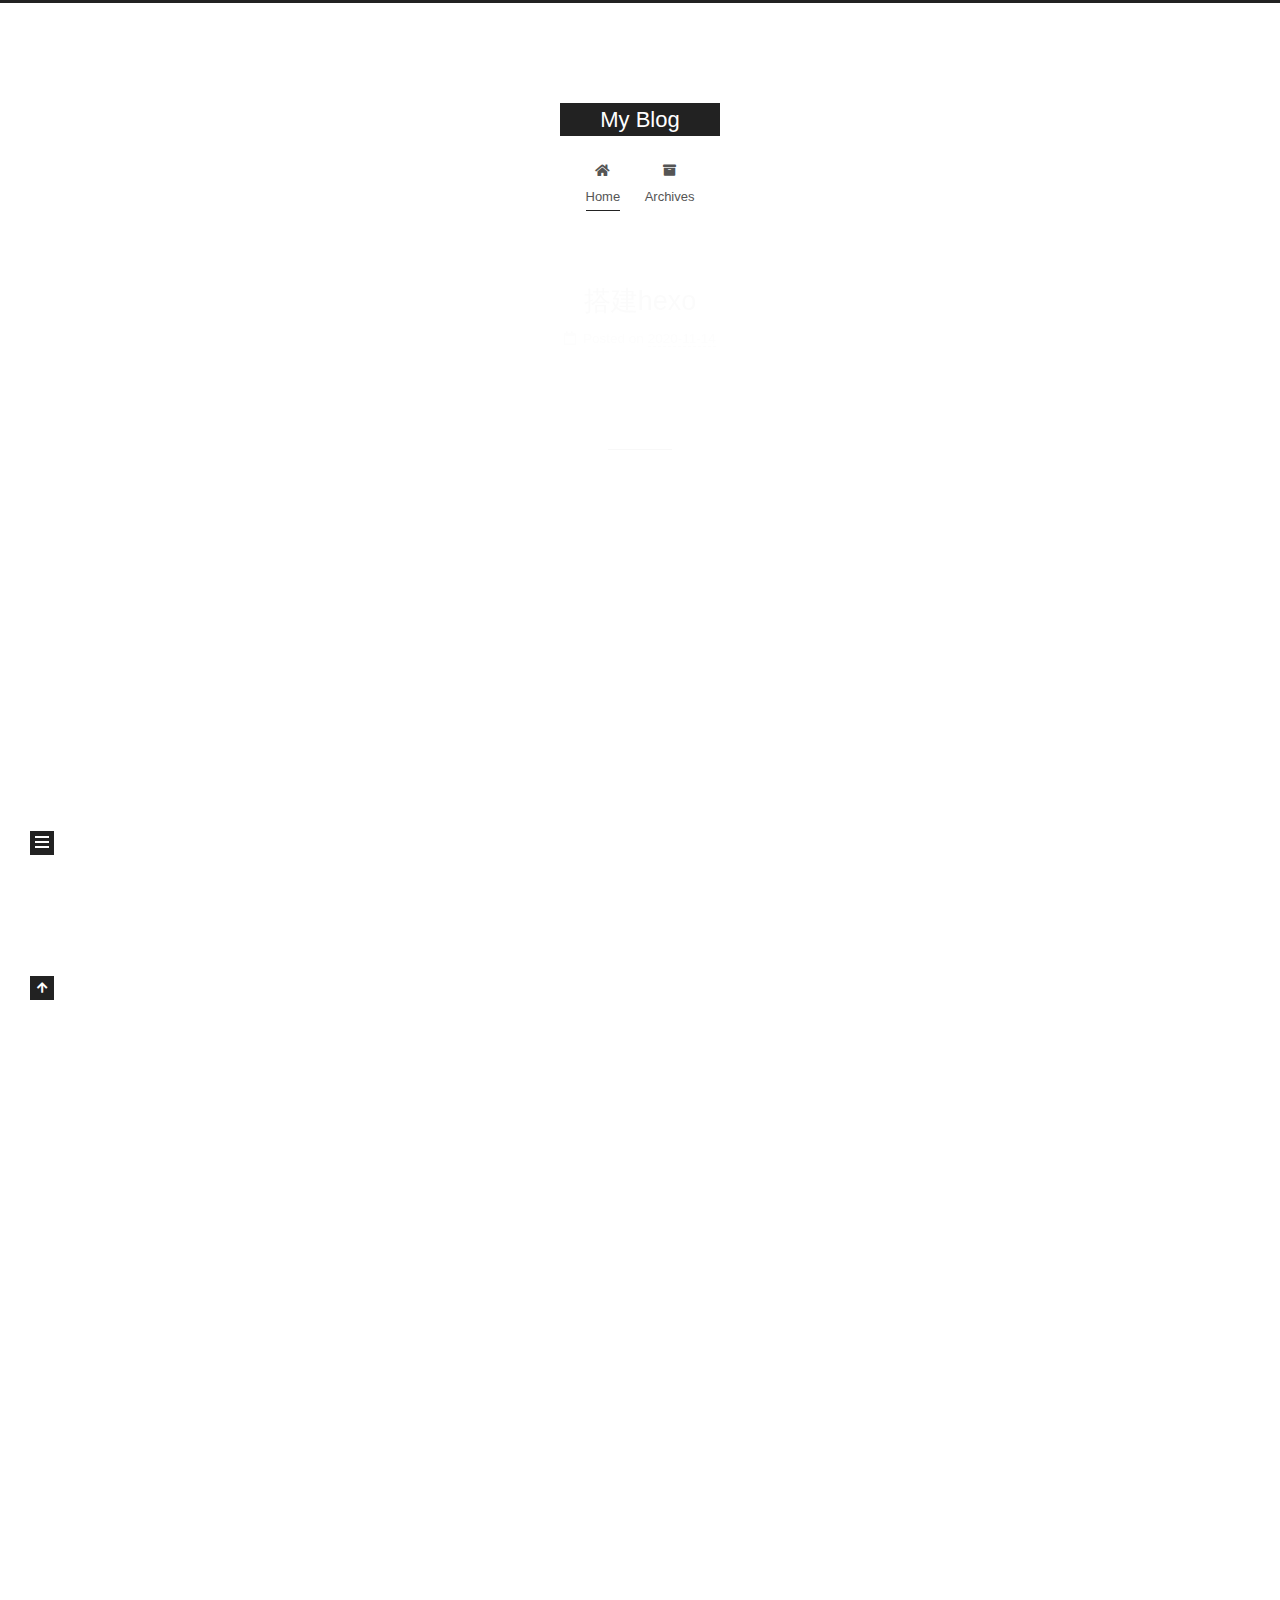
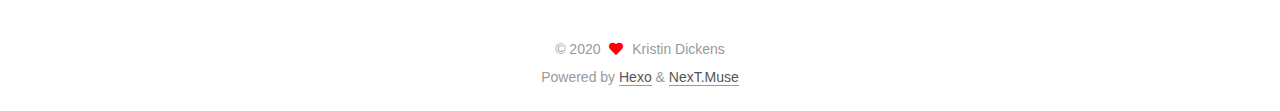
==== commit 518dd131: "Site updated: 2020-11-14 10:49:20" ====
--- a/index.html
+++ b/index.html
@@ -1,178 +1,246 @@
 <!DOCTYPE html>
-<html>
+<html lang="en">
 <head>
-  <meta charset="utf-8">
-  
-  <meta name="renderer" content="webkit">
-  <meta http-equiv="X-UA-Compatible" content="IE=edge" >
-  <link rel="dns-prefetch" href="http://example.com">
-  <title>Hexo</title>
-  <meta name="viewport" content="width=device-width, initial-scale=1, maximum-scale=1">
+  <meta charset="UTF-8">
+<meta name="viewport" content="width=device-width, initial-scale=1, maximum-scale=2">
+<meta name="theme-color" content="#222">
+<meta name="generator" content="Hexo 5.2.0">
+  <link rel="apple-touch-icon" sizes="180x180" href="/images/apple-touch-icon-next.png">
+  <link rel="icon" type="image/png" sizes="32x32" href="/images/favicon-32x32-next.png">
+  <link rel="icon" type="image/png" sizes="16x16" href="/images/favicon-16x16-next.png">
+  <link rel="mask-icon" href="/images/logo.svg" color="#222">
+
+<link rel="stylesheet" href="/css/main.css">
+
+
+<link rel="stylesheet" href="/lib/font-awesome/css/all.min.css">
+
+<script id="hexo-configurations">
+    var NexT = window.NexT || {};
+    var CONFIG = {"hostname":"example.com","root":"/","scheme":"Muse","version":"7.8.0","exturl":false,"sidebar":{"position":"left","display":"post","padding":18,"offset":12,"onmobile":false},"copycode":{"enable":false,"show_result":false,"style":null},"back2top":{"enable":true,"sidebar":false,"scrollpercent":false},"bookmark":{"enable":false,"color":"#222","save":"auto"},"fancybox":false,"mediumzoom":false,"lazyload":false,"pangu":false,"comments":{"style":"tabs","active":null,"storage":true,"lazyload":false,"nav":null},"algolia":{"hits":{"per_page":10},"labels":{"input_placeholder":"Search for Posts","hits_empty":"We didn't find any results for the search: ${query}","hits_stats":"${hits} results found in ${time} ms"}},"localsearch":{"enable":false,"trigger":"auto","top_n_per_article":1,"unescape":false,"preload":false},"motion":{"enable":true,"async":false,"transition":{"post_block":"fadeIn","post_header":"slideDownIn","post_body":"slideDownIn","coll_header":"slideLeftIn","sidebar":"slideUpIn"}}};
+  </script>
+
   <meta property="og:type" content="website">
-<meta property="og:title" content="Hexo">
+<meta property="og:title" content="My Blog">
 <meta property="og:url" content="http://example.com/index.html">
-<meta property="og:site_name" content="Hexo">
+<meta property="og:site_name" content="My Blog">
 <meta property="og:locale" content="en_US">
-<meta property="article:author" content="John Doe">
+<meta property="article:author" content="Kristin Dickens">
 <meta name="twitter:card" content="summary">
-  
-    <link rel="alternative" href="/atom.xml" title="Hexo" type="application/atom+xml">
-  
-  
-    <link rel="icon" href="/favicon.png">
-  
-  <link rel="stylesheet" type="text/css" href="/./main.0cf68a.css">
-  <style type="text/css">
-  
-    #container.show {
-      background: linear-gradient(200deg,#a0cfe4,#e8c37e);
-    }
+
+<link rel="canonical" href="http://example.com/">
+
+
+<script id="page-configurations">
+  // https://hexo.io/docs/variables.html
+  CONFIG.page = {
+    sidebar: "",
+    isHome : true,
+    isPost : false,
+    lang   : 'en'
+  };
+</script>
+
+  <title>My Blog</title>
+  
+
+
+
+
+
+
+  <noscript>
+  <style>
+  .use-motion .brand,
+  .use-motion .menu-item,
+  .sidebar-inner,
+  .use-motion .post-block,
+  .use-motion .pagination,
+  .use-motion .comments,
+  .use-motion .post-header,
+  .use-motion .post-body,
+  .use-motion .collection-header { opacity: initial; }
+
+  .use-motion .site-title,
+  .use-motion .site-subtitle {
+    opacity: initial;
+    top: initial;
+  }
+
+  .use-motion .logo-line-before i { left: initial; }
+  .use-motion .logo-line-after i { right: initial; }
   </style>
-  
-
-  
-
-<meta name="generator" content="Hexo 5.2.0"></head>
-
-<body>
-  <div id="container" q-class="show:isCtnShow">
-    <canvas id="anm-canvas" class="anm-canvas"></canvas>
-    <div class="left-col" q-class="show:isShow">
-      
-<div class="overlay" style="background: #4d4d4d"></div>
-<div class="intrude-less">
-	<header id="header" class="inner">
-		<a href="/" class="profilepic">
-			<img src="" class="js-avatar">
-		</a>
-		<hgroup>
-		  <h1 class="header-author"><a href="/"></a></h1>
-		</hgroup>
-		
-
-		<nav class="header-menu">
-			<ul>
-			
-				<li><a href="/">主页</a></li>
-	        
-				<li><a href="/tags/%E9%9A%8F%E7%AC%94/">随笔</a></li>
-	        
-			</ul>
-		</nav>
-		<nav class="header-smart-menu">
-    		
-    			
-    			<a q-on="click: openSlider(e, 'innerArchive')" href="javascript:void(0)">所有文章</a>
-    			
+</noscript>
+
+</head>
+
+<body itemscope itemtype="http://schema.org/WebPage">
+  <div class="container use-motion">
+    <div class="headband"></div>
+
+    <header class="header" itemscope itemtype="http://schema.org/WPHeader">
+      <div class="header-inner"><div class="site-brand-container">
+  <div class="site-nav-toggle">
+    <div class="toggle" aria-label="Toggle navigation bar">
+      <span class="toggle-line toggle-line-first"></span>
+      <span class="toggle-line toggle-line-middle"></span>
+      <span class="toggle-line toggle-line-last"></span>
+    </div>
+  </div>
+
+  <div class="site-meta">
+
+    <a href="/" class="brand" rel="start">
+      <span class="logo-line-before"><i></i></span>
+      <h1 class="site-title">My Blog</h1>
+      <span class="logo-line-after"><i></i></span>
+    </a>
+  </div>
+
+  <div class="site-nav-right">
+    <div class="toggle popup-trigger">
+    </div>
+  </div>
+</div>
+
+
+
+
+<nav class="site-nav">
+  <ul id="menu" class="main-menu menu">
+        <li class="menu-item menu-item-home">
+
+    <a href="/" rel="section"><i class="fa fa-home fa-fw"></i>Home</a>
+
+  </li>
+        <li class="menu-item menu-item-archives">
+
+    <a href="/archives/" rel="section"><i class="fa fa-archive fa-fw"></i>Archives</a>
+
+  </li>
+  </ul>
+</nav>
+
+
+
+
+</div>
+    </header>
+
+    
+  <div class="back-to-top">
+    <i class="fa fa-arrow-up"></i>
+    <span>0%</span>
+  </div>
+
+
+    <main class="main">
+      <div class="main-inner">
+        <div class="content-wrap">
+          
+
+          <div class="content index posts-expand">
             
-    			
-    			<a q-on="click: openSlider(e, 'friends')" href="javascript:void(0)">友链</a>
-    			
-            
-    			
-    			<a q-on="click: openSlider(e, 'aboutme')" href="javascript:void(0)">关于我</a>
-    			
-            
-		</nav>
-		<nav class="header-nav">
-			<div class="social">
-				
-					<a class="github" target="_blank" href="#" title="github"><i class="icon-github"></i></a>
-		        
-					<a class="weibo" target="_blank" href="#" title="weibo"><i class="icon-weibo"></i></a>
-		        
-					<a class="rss" target="_blank" href="#" title="rss"><i class="icon-rss"></i></a>
-		        
-					<a class="zhihu" target="_blank" href="#" title="zhihu"><i class="icon-zhihu"></i></a>
-		        
-			</div>
-		</nav>
-	</header>		
-</div>
-
+      
+  
+  
+  <article itemscope itemtype="http://schema.org/Article" class="post-block" lang="en">
+    <link itemprop="mainEntityOfPage" href="http://example.com/2020/11/14/%E6%90%AD%E5%BB%BAhexo/">
+
+    <span hidden itemprop="author" itemscope itemtype="http://schema.org/Person">
+      <meta itemprop="image" content="/images/avatar.gif">
+      <meta itemprop="name" content="Kristin Dickens">
+      <meta itemprop="description" content="">
+    </span>
+
+    <span hidden itemprop="publisher" itemscope itemtype="http://schema.org/Organization">
+      <meta itemprop="name" content="My Blog">
+    </span>
+      <header class="post-header">
+        <h2 class="post-title" itemprop="name headline">
+          
+            <a href="/2020/11/14/%E6%90%AD%E5%BB%BAhexo/" class="post-title-link" itemprop="url">搭建hexo</a>
+        </h2>
+
+        <div class="post-meta">
+            <span class="post-meta-item">
+              <span class="post-meta-item-icon">
+                <i class="far fa-calendar"></i>
+              </span>
+              <span class="post-meta-item-text">Posted on</span>
+
+              <time title="Created: 2020-11-14 10:32:48" itemprop="dateCreated datePublished" datetime="2020-11-14T10:32:48+08:00">2020-11-14</time>
+            </span>
+
+          
+
+        </div>
+      </header>
+
+    
+    
+    
+    <div class="post-body" itemprop="articleBody">
+
+      
+          
+      
     </div>
-    <div class="mid-col" q-class="show:isShow,hide:isShow|isFalse">
-      
-<nav id="mobile-nav">
-  	<div class="overlay js-overlay" style="background: #4d4d4d"></div>
-	<div class="btnctn js-mobile-btnctn">
-  		<div class="slider-trigger list" q-on="click: openSlider(e)"><i class="icon icon-sort"></i></div>
-	</div>
-	<div class="intrude-less">
-		<header id="header" class="inner">
-			<div class="profilepic">
-				<img src="" class="js-avatar">
-			</div>
-			<hgroup>
-			  <h1 class="header-author js-header-author"></h1>
-			</hgroup>
-			
-			
-			
-				
-			
-				
-			
-			
-			
-			<nav class="header-nav">
-				<div class="social">
-					
-						<a class="github" target="_blank" href="#" title="github"><i class="icon-github"></i></a>
-			        
-						<a class="weibo" target="_blank" href="#" title="weibo"><i class="icon-weibo"></i></a>
-			        
-						<a class="rss" target="_blank" href="#" title="rss"><i class="icon-rss"></i></a>
-			        
-						<a class="zhihu" target="_blank" href="#" title="zhihu"><i class="icon-zhihu"></i></a>
-			        
-				</div>
-			</nav>
-
-			<nav class="header-menu js-header-menu">
-				<ul style="width: 50%">
-				
-				
-					<li style="width: 50%"><a href="/">主页</a></li>
-		        
-					<li style="width: 50%"><a href="/tags/%E9%9A%8F%E7%AC%94/">随笔</a></li>
-		        
-				</ul>
-			</nav>
-		</header>				
-	</div>
-	<div class="mobile-mask" style="display:none" q-show="isShow"></div>
-</nav>
-
-      <div id="wrapper" class="body-wrap">
-        <div class="menu-l">
-          <div class="canvas-wrap">
-            <canvas data-colors="#eaeaea" data-sectionHeight="100" data-contentId="js-content" id="myCanvas1" class="anm-canvas"></canvas>
-          </div>
-          <div id="js-content" class="content-ll">
-            
-  
-    <article id="post-hello-world" class="article article-type-post  article-index" itemscope itemprop="blogPost">
-  <div class="article-inner">
-    
-      <header class="article-header">
-        
-  
-    <h1 itemprop="name">
-      <a class="article-title" href="/2020/11/14/hello-world/">Hello World</a>
-    </h1>
-  
-
-        
-        <a href="/2020/11/14/hello-world/" class="archive-article-date">
-  	<time datetime="2020-11-14T02:00:14.137Z" itemprop="datePublished"><i class="icon-calendar icon"></i>2020-11-14</time>
-</a>
-        
+
+    
+    
+    
+      <footer class="post-footer">
+        <div class="post-eof"></div>
+      </footer>
+  </article>
+  
+  
+  
+
+      
+  
+  
+  <article itemscope itemtype="http://schema.org/Article" class="post-block" lang="en">
+    <link itemprop="mainEntityOfPage" href="http://example.com/2020/11/14/hello-world/">
+
+    <span hidden itemprop="author" itemscope itemtype="http://schema.org/Person">
+      <meta itemprop="image" content="/images/avatar.gif">
+      <meta itemprop="name" content="Kristin Dickens">
+      <meta itemprop="description" content="">
+    </span>
+
+    <span hidden itemprop="publisher" itemscope itemtype="http://schema.org/Organization">
+      <meta itemprop="name" content="My Blog">
+    </span>
+      <header class="post-header">
+        <h2 class="post-title" itemprop="name headline">
+          
+            <a href="/2020/11/14/hello-world/" class="post-title-link" itemprop="url">Hello World</a>
+        </h2>
+
+        <div class="post-meta">
+            <span class="post-meta-item">
+              <span class="post-meta-item-icon">
+                <i class="far fa-calendar"></i>
+              </span>
+              <span class="post-meta-item-text">Posted on</span>
+
+              <time title="Created: 2020-11-14 10:00:14" itemprop="dateCreated datePublished" datetime="2020-11-14T10:00:14+08:00">2020-11-14</time>
+            </span>
+
+          
+
+        </div>
       </header>
-    
-    <div class="article-entry" itemprop="articleBody">
-      
-        <p>Welcome to <a target="_blank" rel="noopener" href="https://hexo.io/">Hexo</a>! This is your very first post. Check <a target="_blank" rel="noopener" href="https://hexo.io/docs/">documentation</a> for more info. If you get any problems when using Hexo, you can find the answer in <a target="_blank" rel="noopener" href="https://hexo.io/docs/troubleshooting.html">troubleshooting</a> or you can ask me on <a target="_blank" rel="noopener" href="https://github.com/hexojs/hexo/issues">GitHub</a>.</p>
+
+    
+    
+    
+    <div class="post-body" itemprop="articleBody">
+
+      
+          <p>Welcome to <a target="_blank" rel="noopener" href="https://hexo.io/">Hexo</a>! This is your very first post. Check <a target="_blank" rel="noopener" href="https://hexo.io/docs/">documentation</a> for more info. If you get any problems when using Hexo, you can find the answer in <a target="_blank" rel="noopener" href="https://hexo.io/docs/troubleshooting.html">troubleshooting</a> or you can ask me on <a target="_blank" rel="noopener" href="https://github.com/hexojs/hexo/issues">GitHub</a>.</p>
 <h2 id="Quick-Start"><a href="#Quick-Start" class="headerlink" title="Quick Start"></a>Quick Start</h2><h3 id="Create-a-new-post"><a href="#Create-a-new-post" class="headerlink" title="Create a new post"></a>Create a new post</h3><figure class="highlight bash"><table><tr><td class="gutter"><pre><span class="line">1</span><br></pre></td><td class="code"><pre><span class="line">$ hexo new <span class="string">&quot;My New Post&quot;</span></span><br></pre></td></tr></table></figure>
 
 <p>More info: <a target="_blank" rel="noopener" href="https://hexo.io/docs/writing.html">Writing</a></p>
@@ -187,292 +255,172 @@
 <p>More info: <a target="_blank" rel="noopener" href="https://hexo.io/docs/one-command-deployment.html">Deployment</a></p>
 
       
-
-      
     </div>
-    <div class="article-info article-info-index">
-      
-      
-      
-
-      
-        <p class="article-more-link">
-          <a class="article-more-a" href="/2020/11/14/hello-world/">展开全文 >></a>
-        </p>
-      
-
-      
-      <div class="clearfix"></div>
+
+    
+    
+    
+      <footer class="post-footer">
+        <div class="post-eof"></div>
+      </footer>
+  </article>
+  
+  
+  
+
+
+  
+
+
+
+          </div>
+          
+
+<script>
+  window.addEventListener('tabs:register', () => {
+    let { activeClass } = CONFIG.comments;
+    if (CONFIG.comments.storage) {
+      activeClass = localStorage.getItem('comments_active') || activeClass;
+    }
+    if (activeClass) {
+      let activeTab = document.querySelector(`a[href="#comment-${activeClass}"]`);
+      if (activeTab) {
+        activeTab.click();
+      }
+    }
+  });
+  if (CONFIG.comments.storage) {
+    window.addEventListener('tabs:click', event => {
+      if (!event.target.matches('.tabs-comment .tab-content .tab-pane')) return;
+      let commentClass = event.target.classList[1];
+      localStorage.setItem('comments_active', commentClass);
+    });
+  }
+</script>
+
+        </div>
+          
+  
+  <div class="toggle sidebar-toggle">
+    <span class="toggle-line toggle-line-first"></span>
+    <span class="toggle-line toggle-line-middle"></span>
+    <span class="toggle-line toggle-line-last"></span>
+  </div>
+
+  <aside class="sidebar">
+    <div class="sidebar-inner">
+
+      <ul class="sidebar-nav motion-element">
+        <li class="sidebar-nav-toc">
+          Table of Contents
+        </li>
+        <li class="sidebar-nav-overview">
+          Overview
+        </li>
+      </ul>
+
+      <!--noindex-->
+      <div class="post-toc-wrap sidebar-panel">
+      </div>
+      <!--/noindex-->
+
+      <div class="site-overview-wrap sidebar-panel">
+        <div class="site-author motion-element" itemprop="author" itemscope itemtype="http://schema.org/Person">
+  <p class="site-author-name" itemprop="name">Kristin Dickens</p>
+  <div class="site-description" itemprop="description"></div>
+</div>
+<div class="site-state-wrap motion-element">
+  <nav class="site-state">
+      <div class="site-state-item site-state-posts">
+          <a href="/archives/">
+        
+          <span class="site-state-item-count">2</span>
+          <span class="site-state-item-name">posts</span>
+        </a>
+      </div>
+  </nav>
+</div>
+
+
+
+      </div>
+
     </div>
-  </div>
-</article>
-
-<aside class="wrap-side-operation">
-    <div class="mod-side-operation">
+  </aside>
+  <div id="sidebar-dimmer"></div>
+
+
+      </div>
+    </main>
+
+    <footer class="footer">
+      <div class="footer-inner">
         
-        <div class="jump-container" id="js-jump-container" style="display:none;">
-            <a href="javascript:void(0)" class="mod-side-operation__jump-to-top">
-                <i class="icon-font icon-back"></i>
-            </a>
-            <div id="js-jump-plan-container" class="jump-plan-container" style="top: -11px;">
-                <i class="icon-font icon-plane jump-plane"></i>
-            </div>
-        </div>
+
         
+
+<div class="copyright">
+  
+  &copy; 
+  <span itemprop="copyrightYear">2020</span>
+  <span class="with-love">
+    <i class="fa fa-heart"></i>
+  </span>
+  <span class="author" itemprop="copyrightHolder">Kristin Dickens</span>
+</div>
+  <div class="powered-by">Powered by <a href="https://hexo.io/" class="theme-link" rel="noopener" target="_blank">Hexo</a> & <a href="https://muse.theme-next.org/" class="theme-link" rel="noopener" target="_blank">NexT.Muse</a>
+  </div>
+
         
-    </div>
-</aside>
-
-
-
-
-  
-  
-
-
-          </div>
-        </div>
+
+
+
+
+
+
+
+
       </div>
-      <footer id="footer">
-  <div class="outer">
-    <div id="footer-info">
-    	<div class="footer-left">
-    		&copy; 2020 John Doe
-    	</div>
-      	<div class="footer-right">
-      		<a href="http://hexo.io/" target="_blank">Hexo</a>  Theme <a href="https://github.com/litten/hexo-theme-yilia" target="_blank">Yilia</a> by Litten
-      	</div>
-    </div>
-  </div>
-</footer>
-    </div>
-    <script>
-	var yiliaConfig = {
-		mathjax: false,
-		isHome: true,
-		isPost: false,
-		isArchive: false,
-		isTag: false,
-		isCategory: false,
-		open_in_new: false,
-		toc_hide_index: true,
-		root: "/",
-		innerArchive: true,
-		showTags: false
-	}
-</script>
-
-<script>!function(t){function n(e){if(r[e])return r[e].exports;var i=r[e]={exports:{},id:e,loaded:!1};return t[e].call(i.exports,i,i.exports,n),i.loaded=!0,i.exports}var r={};n.m=t,n.c=r,n.p="./",n(0)}([function(t,n,r){r(195),t.exports=r(191)},function(t,n,r){var e=r(3),i=r(52),o=r(27),u=r(28),c=r(53),f="prototype",a=function(t,n,r){var s,l,h,v,p=t&a.F,d=t&a.G,y=t&a.S,g=t&a.P,b=t&a.B,m=d?e:y?e[n]||(e[n]={}):(e[n]||{})[f],x=d?i:i[n]||(i[n]={}),w=x[f]||(x[f]={});d&&(r=n);for(s in r)l=!p&&m&&void 0!==m[s],h=(l?m:r)[s],v=b&&l?c(h,e):g&&"function"==typeof h?c(Function.call,h):h,m&&u(m,s,h,t&a.U),x[s]!=h&&o(x,s,v),g&&w[s]!=h&&(w[s]=h)};e.core=i,a.F=1,a.G=2,a.S=4,a.P=8,a.B=16,a.W=32,a.U=64,a.R=128,t.exports=a},function(t,n,r){var e=r(6);t.exports=function(t){if(!e(t))throw TypeError(t+" is not an object!");return t}},function(t,n){var r=t.exports="undefined"!=typeof window&&window.Math==Math?window:"undefined"!=typeof self&&self.Math==Math?self:Function("return this")();"number"==typeof __g&&(__g=r)},function(t,n){t.exports=function(t){try{return!!t()}catch(t){return!0}}},function(t,n){var r=t.exports="undefined"!=typeof window&&window.Math==Math?window:"undefined"!=typeof self&&self.Math==Math?self:Function("return this")();"number"==typeof __g&&(__g=r)},function(t,n){t.exports=function(t){return"object"==typeof t?null!==t:"function"==typeof t}},function(t,n,r){var e=r(126)("wks"),i=r(76),o=r(3).Symbol,u="function"==typeof o;(t.exports=function(t){return e[t]||(e[t]=u&&o[t]||(u?o:i)("Symbol."+t))}).store=e},function(t,n){var r={}.hasOwnProperty;t.exports=function(t,n){return r.call(t,n)}},function(t,n,r){var e=r(94),i=r(33);t.exports=function(t){return e(i(t))}},function(t,n,r){t.exports=!r(4)(function(){return 7!=Object.defineProperty({},"a",{get:function(){return 7}}).a})},function(t,n,r){var e=r(2),i=r(167),o=r(50),u=Object.defineProperty;n.f=r(10)?Object.defineProperty:function(t,n,r){if(e(t),n=o(n,!0),e(r),i)try{return u(t,n,r)}catch(t){}if("get"in r||"set"in r)throw TypeError("Accessors not supported!");return"value"in r&&(t[n]=r.value),t}},function(t,n,r){t.exports=!r(18)(function(){return 7!=Object.defineProperty({},"a",{get:function(){return 7}}).a})},function(t,n,r){var e=r(14),i=r(22);t.exports=r(12)?function(t,n,r){return e.f(t,n,i(1,r))}:function(t,n,r){return t[n]=r,t}},function(t,n,r){var e=r(20),i=r(58),o=r(42),u=Object.defineProperty;n.f=r(12)?Object.defineProperty:function(t,n,r){if(e(t),n=o(n,!0),e(r),i)try{return u(t,n,r)}catch(t){}if("get"in r||"set"in r)throw TypeError("Accessors not supported!");return"value"in r&&(t[n]=r.value),t}},function(t,n,r){var e=r(40)("wks"),i=r(23),o=r(5).Symbol,u="function"==typeof o;(t.exports=function(t){return e[t]||(e[t]=u&&o[t]||(u?o:i)("Symbol."+t))}).store=e},function(t,n,r){var e=r(67),i=Math.min;t.exports=function(t){return t>0?i(e(t),9007199254740991):0}},function(t,n,r){var e=r(46);t.exports=function(t){return Object(e(t))}},function(t,n){t.exports=function(t){try{return!!t()}catch(t){return!0}}},function(t,n,r){var e=r(63),i=r(34);t.exports=Object.keys||function(t){return e(t,i)}},function(t,n,r){var e=r(21);t.exports=function(t){if(!e(t))throw TypeError(t+" is not an object!");return t}},function(t,n){t.exports=function(t){return"object"==typeof t?null!==t:"function"==typeof t}},function(t,n){t.exports=function(t,n){return{enumerable:!(1&t),configurable:!(2&t),writable:!(4&t),value:n}}},function(t,n){var r=0,e=Math.random();t.exports=function(t){return"Symbol(".concat(void 0===t?"":t,")_",(++r+e).toString(36))}},function(t,n){var r={}.hasOwnProperty;t.exports=function(t,n){return r.call(t,n)}},function(t,n){var r=t.exports={version:"2.4.0"};"number"==typeof __e&&(__e=r)},function(t,n){t.exports=function(t){if("function"!=typeof t)throw TypeError(t+" is not a function!");return t}},function(t,n,r){var e=r(11),i=r(66);t.exports=r(10)?function(t,n,r){return e.f(t,n,i(1,r))}:function(t,n,r){return t[n]=r,t}},function(t,n,r){var e=r(3),i=r(27),o=r(24),u=r(76)("src"),c="toString",f=Function[c],a=(""+f).split(c);r(52).inspectSource=function(t){return f.call(t)},(t.exports=function(t,n,r,c){var f="function"==typeof r;f&&(o(r,"name")||i(r,"name",n)),t[n]!==r&&(f&&(o(r,u)||i(r,u,t[n]?""+t[n]:a.join(String(n)))),t===e?t[n]=r:c?t[n]?t[n]=r:i(t,n,r):(delete t[n],i(t,n,r)))})(Function.prototype,c,function(){return"function"==typeof this&&this[u]||f.call(this)})},function(t,n,r){var e=r(1),i=r(4),o=r(46),u=function(t,n,r,e){var i=String(o(t)),u="<"+n;return""!==r&&(u+=" "+r+'="'+String(e).replace(/"/g,"&quot;")+'"'),u+">"+i+"</"+n+">"};t.exports=function(t,n){var r={};r[t]=n(u),e(e.P+e.F*i(function(){var n=""[t]('"');return n!==n.toLowerCase()||n.split('"').length>3}),"String",r)}},function(t,n,r){var e=r(115),i=r(46);t.exports=function(t){return e(i(t))}},function(t,n,r){var e=r(116),i=r(66),o=r(30),u=r(50),c=r(24),f=r(167),a=Object.getOwnPropertyDescriptor;n.f=r(10)?a:function(t,n){if(t=o(t),n=u(n,!0),f)try{return a(t,n)}catch(t){}if(c(t,n))return i(!e.f.call(t,n),t[n])}},function(t,n,r){var e=r(24),i=r(17),o=r(145)("IE_PROTO"),u=Object.prototype;t.exports=Object.getPrototypeOf||function(t){return t=i(t),e(t,o)?t[o]:"function"==typeof t.constructor&&t instanceof t.constructor?t.constructor.prototype:t instanceof Object?u:null}},function(t,n){t.exports=function(t){if(void 0==t)throw TypeError("Can't call method on  "+t);return t}},function(t,n){t.exports="constructor,hasOwnProperty,isPrototypeOf,propertyIsEnumerable,toLocaleString,toString,valueOf".split(",")},function(t,n){t.exports={}},function(t,n){t.exports=!0},function(t,n){n.f={}.propertyIsEnumerable},function(t,n,r){var e=r(14).f,i=r(8),o=r(15)("toStringTag");t.exports=function(t,n,r){t&&!i(t=r?t:t.prototype,o)&&e(t,o,{configurable:!0,value:n})}},function(t,n,r){var e=r(40)("keys"),i=r(23);t.exports=function(t){return e[t]||(e[t]=i(t))}},function(t,n,r){var e=r(5),i="__core-js_shared__",o=e[i]||(e[i]={});t.exports=function(t){return o[t]||(o[t]={})}},function(t,n){var r=Math.ceil,e=Math.floor;t.exports=function(t){return isNaN(t=+t)?0:(t>0?e:r)(t)}},function(t,n,r){var e=r(21);t.exports=function(t,n){if(!e(t))return t;var r,i;if(n&&"function"==typeof(r=t.toString)&&!e(i=r.call(t)))return i;if("function"==typeof(r=t.valueOf)&&!e(i=r.call(t)))return i;if(!n&&"function"==typeof(r=t.toString)&&!e(i=r.call(t)))return i;throw TypeError("Can't convert object to primitive value")}},function(t,n,r){var e=r(5),i=r(25),o=r(36),u=r(44),c=r(14).f;t.exports=function(t){var n=i.Symbol||(i.Symbol=o?{}:e.Symbol||{});"_"==t.charAt(0)||t in n||c(n,t,{value:u.f(t)})}},function(t,n,r){n.f=r(15)},function(t,n){var r={}.toString;t.exports=function(t){return r.call(t).slice(8,-1)}},function(t,n){t.exports=function(t){if(void 0==t)throw TypeError("Can't call method on  "+t);return t}},function(t,n,r){var e=r(4);t.exports=function(t,n){return!!t&&e(function(){n?t.call(null,function(){},1):t.call(null)})}},function(t,n,r){var e=r(53),i=r(115),o=r(17),u=r(16),c=r(203);t.exports=function(t,n){var r=1==t,f=2==t,a=3==t,s=4==t,l=6==t,h=5==t||l,v=n||c;return function(n,c,p){for(var d,y,g=o(n),b=i(g),m=e(c,p,3),x=u(b.length),w=0,S=r?v(n,x):f?v(n,0):void 0;x>w;w++)if((h||w in b)&&(d=b[w],y=m(d,w,g),t))if(r)S[w]=y;else if(y)switch(t){case 3:return!0;case 5:return d;case 6:return w;case 2:S.push(d)}else if(s)return!1;return l?-1:a||s?s:S}}},function(t,n,r){var e=r(1),i=r(52),o=r(4);t.exports=function(t,n){var r=(i.Object||{})[t]||Object[t],u={};u[t]=n(r),e(e.S+e.F*o(function(){r(1)}),"Object",u)}},function(t,n,r){var e=r(6);t.exports=function(t,n){if(!e(t))return t;var r,i;if(n&&"function"==typeof(r=t.toString)&&!e(i=r.call(t)))return i;if("function"==typeof(r=t.valueOf)&&!e(i=r.call(t)))return i;if(!n&&"function"==typeof(r=t.toString)&&!e(i=r.call(t)))return i;throw TypeError("Can't convert object to primitive value")}},function(t,n,r){var e=r(5),i=r(25),o=r(91),u=r(13),c="prototype",f=function(t,n,r){var a,s,l,h=t&f.F,v=t&f.G,p=t&f.S,d=t&f.P,y=t&f.B,g=t&f.W,b=v?i:i[n]||(i[n]={}),m=b[c],x=v?e:p?e[n]:(e[n]||{})[c];v&&(r=n);for(a in r)(s=!h&&x&&void 0!==x[a])&&a in b||(l=s?x[a]:r[a],b[a]=v&&"function"!=typeof x[a]?r[a]:y&&s?o(l,e):g&&x[a]==l?function(t){var n=function(n,r,e){if(this instanceof t){switch(arguments.length){case 0:return new t;case 1:return new t(n);case 2:return new t(n,r)}return new t(n,r,e)}return t.apply(this,arguments)};return n[c]=t[c],n}(l):d&&"function"==typeof l?o(Function.call,l):l,d&&((b.virtual||(b.virtual={}))[a]=l,t&f.R&&m&&!m[a]&&u(m,a,l)))};f.F=1,f.G=2,f.S=4,f.P=8,f.B=16,f.W=32,f.U=64,f.R=128,t.exports=f},function(t,n){var r=t.exports={version:"2.4.0"};"number"==typeof __e&&(__e=r)},function(t,n,r){var e=r(26);t.exports=function(t,n,r){if(e(t),void 0===n)return t;switch(r){case 1:return function(r){return t.call(n,r)};case 2:return function(r,e){return t.call(n,r,e)};case 3:return function(r,e,i){return t.call(n,r,e,i)}}return function(){return t.apply(n,arguments)}}},function(t,n,r){var e=r(183),i=r(1),o=r(126)("metadata"),u=o.store||(o.store=new(r(186))),c=function(t,n,r){var i=u.get(t);if(!i){if(!r)return;u.set(t,i=new e)}var o=i.get(n);if(!o){if(!r)return;i.set(n,o=new e)}return o},f=function(t,n,r){var e=c(n,r,!1);return void 0!==e&&e.has(t)},a=function(t,n,r){var e=c(n,r,!1);return void 0===e?void 0:e.get(t)},s=function(t,n,r,e){c(r,e,!0).set(t,n)},l=function(t,n){var r=c(t,n,!1),e=[];return r&&r.forEach(function(t,n){e.push(n)}),e},h=function(t){return void 0===t||"symbol"==typeof t?t:String(t)},v=function(t){i(i.S,"Reflect",t)};t.exports={store:u,map:c,has:f,get:a,set:s,keys:l,key:h,exp:v}},function(t,n,r){"use strict";if(r(10)){var e=r(69),i=r(3),o=r(4),u=r(1),c=r(127),f=r(152),a=r(53),s=r(68),l=r(66),h=r(27),v=r(73),p=r(67),d=r(16),y=r(75),g=r(50),b=r(24),m=r(180),x=r(114),w=r(6),S=r(17),_=r(137),O=r(70),E=r(32),P=r(71).f,j=r(154),F=r(76),M=r(7),A=r(48),N=r(117),T=r(146),I=r(155),k=r(80),L=r(123),R=r(74),C=r(130),D=r(160),U=r(11),W=r(31),G=U.f,B=W.f,V=i.RangeError,z=i.TypeError,q=i.Uint8Array,K="ArrayBuffer",J="Shared"+K,Y="BYTES_PER_ELEMENT",H="prototype",$=Array[H],X=f.ArrayBuffer,Q=f.DataView,Z=A(0),tt=A(2),nt=A(3),rt=A(4),et=A(5),it=A(6),ot=N(!0),ut=N(!1),ct=I.values,ft=I.keys,at=I.entries,st=$.lastIndexOf,lt=$.reduce,ht=$.reduceRight,vt=$.join,pt=$.sort,dt=$.slice,yt=$.toString,gt=$.toLocaleString,bt=M("iterator"),mt=M("toStringTag"),xt=F("typed_constructor"),wt=F("def_constructor"),St=c.CONSTR,_t=c.TYPED,Ot=c.VIEW,Et="Wrong length!",Pt=A(1,function(t,n){return Tt(T(t,t[wt]),n)}),jt=o(function(){return 1===new q(new Uint16Array([1]).buffer)[0]}),Ft=!!q&&!!q[H].set&&o(function(){new q(1).set({})}),Mt=function(t,n){if(void 0===t)throw z(Et);var r=+t,e=d(t);if(n&&!m(r,e))throw V(Et);return e},At=function(t,n){var r=p(t);if(r<0||r%n)throw V("Wrong offset!");return r},Nt=function(t){if(w(t)&&_t in t)return t;throw z(t+" is not a typed array!")},Tt=function(t,n){if(!(w(t)&&xt in t))throw z("It is not a typed array constructor!");return new t(n)},It=function(t,n){return kt(T(t,t[wt]),n)},kt=function(t,n){for(var r=0,e=n.length,i=Tt(t,e);e>r;)i[r]=n[r++];return i},Lt=function(t,n,r){G(t,n,{get:function(){return this._d[r]}})},Rt=function(t){var n,r,e,i,o,u,c=S(t),f=arguments.length,s=f>1?arguments[1]:void 0,l=void 0!==s,h=j(c);if(void 0!=h&&!_(h)){for(u=h.call(c),e=[],n=0;!(o=u.next()).done;n++)e.push(o.value);c=e}for(l&&f>2&&(s=a(s,arguments[2],2)),n=0,r=d(c.length),i=Tt(this,r);r>n;n++)i[n]=l?s(c[n],n):c[n];return i},Ct=function(){for(var t=0,n=arguments.length,r=Tt(this,n);n>t;)r[t]=arguments[t++];return r},Dt=!!q&&o(function(){gt.call(new q(1))}),Ut=function(){return gt.apply(Dt?dt.call(Nt(this)):Nt(this),arguments)},Wt={copyWithin:function(t,n){return D.call(Nt(this),t,n,arguments.length>2?arguments[2]:void 0)},every:function(t){return rt(Nt(this),t,arguments.length>1?arguments[1]:void 0)},fill:function(t){return C.apply(Nt(this),arguments)},filter:function(t){return It(this,tt(Nt(this),t,arguments.length>1?arguments[1]:void 0))},find:function(t){return et(Nt(this),t,arguments.length>1?arguments[1]:void 0)},findIndex:function(t){return it(Nt(this),t,arguments.length>1?arguments[1]:void 0)},forEach:function(t){Z(Nt(this),t,arguments.length>1?arguments[1]:void 0)},indexOf:function(t){return ut(Nt(this),t,arguments.length>1?arguments[1]:void 0)},includes:function(t){return ot(Nt(this),t,arguments.length>1?arguments[1]:void 0)},join:function(t){return vt.apply(Nt(this),arguments)},lastIndexOf:function(t){return st.apply(Nt(this),arguments)},map:function(t){return Pt(Nt(this),t,arguments.length>1?arguments[1]:void 0)},reduce:function(t){return lt.apply(Nt(this),arguments)},reduceRight:function(t){return ht.apply(Nt(this),arguments)},reverse:function(){for(var t,n=this,r=Nt(n).length,e=Math.floor(r/2),i=0;i<e;)t=n[i],n[i++]=n[--r],n[r]=t;return n},some:function(t){return nt(Nt(this),t,arguments.length>1?arguments[1]:void 0)},sort:function(t){return pt.call(Nt(this),t)},subarray:function(t,n){var r=Nt(this),e=r.length,i=y(t,e);return new(T(r,r[wt]))(r.buffer,r.byteOffset+i*r.BYTES_PER_ELEMENT,d((void 0===n?e:y(n,e))-i))}},Gt=function(t,n){return It(this,dt.call(Nt(this),t,n))},Bt=function(t){Nt(this);var n=At(arguments[1],1),r=this.length,e=S(t),i=d(e.length),o=0;if(i+n>r)throw V(Et);for(;o<i;)this[n+o]=e[o++]},Vt={entries:function(){return at.call(Nt(this))},keys:function(){return ft.call(Nt(this))},values:function(){return ct.call(Nt(this))}},zt=function(t,n){return w(t)&&t[_t]&&"symbol"!=typeof n&&n in t&&String(+n)==String(n)},qt=function(t,n){return zt(t,n=g(n,!0))?l(2,t[n]):B(t,n)},Kt=function(t,n,r){return!(zt(t,n=g(n,!0))&&w(r)&&b(r,"value"))||b(r,"get")||b(r,"set")||r.configurable||b(r,"writable")&&!r.writable||b(r,"enumerable")&&!r.enumerable?G(t,n,r):(t[n]=r.value,t)};St||(W.f=qt,U.f=Kt),u(u.S+u.F*!St,"Object",{getOwnPropertyDescriptor:qt,defineProperty:Kt}),o(function(){yt.call({})})&&(yt=gt=function(){return vt.call(this)});var Jt=v({},Wt);v(Jt,Vt),h(Jt,bt,Vt.values),v(Jt,{slice:Gt,set:Bt,constructor:function(){},toString:yt,toLocaleString:Ut}),Lt(Jt,"buffer","b"),Lt(Jt,"byteOffset","o"),Lt(Jt,"byteLength","l"),Lt(Jt,"length","e"),G(Jt,mt,{get:function(){return this[_t]}}),t.exports=function(t,n,r,f){f=!!f;var a=t+(f?"Clamped":"")+"Array",l="Uint8Array"!=a,v="get"+t,p="set"+t,y=i[a],g=y||{},b=y&&E(y),m=!y||!c.ABV,S={},_=y&&y[H],j=function(t,r){var e=t._d;return e.v[v](r*n+e.o,jt)},F=function(t,r,e){var i=t._d;f&&(e=(e=Math.round(e))<0?0:e>255?255:255&e),i.v[p](r*n+i.o,e,jt)},M=function(t,n){G(t,n,{get:function(){return j(this,n)},set:function(t){return F(this,n,t)},enumerable:!0})};m?(y=r(function(t,r,e,i){s(t,y,a,"_d");var o,u,c,f,l=0,v=0;if(w(r)){if(!(r instanceof X||(f=x(r))==K||f==J))return _t in r?kt(y,r):Rt.call(y,r);o=r,v=At(e,n);var p=r.byteLength;if(void 0===i){if(p%n)throw V(Et);if((u=p-v)<0)throw V(Et)}else if((u=d(i)*n)+v>p)throw V(Et);c=u/n}else c=Mt(r,!0),u=c*n,o=new X(u);for(h(t,"_d",{b:o,o:v,l:u,e:c,v:new Q(o)});l<c;)M(t,l++)}),_=y[H]=O(Jt),h(_,"constructor",y)):L(function(t){new y(null),new y(t)},!0)||(y=r(function(t,r,e,i){s(t,y,a);var o;return w(r)?r instanceof X||(o=x(r))==K||o==J?void 0!==i?new g(r,At(e,n),i):void 0!==e?new g(r,At(e,n)):new g(r):_t in r?kt(y,r):Rt.call(y,r):new g(Mt(r,l))}),Z(b!==Function.prototype?P(g).concat(P(b)):P(g),function(t){t in y||h(y,t,g[t])}),y[H]=_,e||(_.constructor=y));var A=_[bt],N=!!A&&("values"==A.name||void 0==A.name),T=Vt.values;h(y,xt,!0),h(_,_t,a),h(_,Ot,!0),h(_,wt,y),(f?new y(1)[mt]==a:mt in _)||G(_,mt,{get:function(){return a}}),S[a]=y,u(u.G+u.W+u.F*(y!=g),S),u(u.S,a,{BYTES_PER_ELEMENT:n,from:Rt,of:Ct}),Y in _||h(_,Y,n),u(u.P,a,Wt),R(a),u(u.P+u.F*Ft,a,{set:Bt}),u(u.P+u.F*!N,a,Vt),u(u.P+u.F*(_.toString!=yt),a,{toString:yt}),u(u.P+u.F*o(function(){new y(1).slice()}),a,{slice:Gt}),u(u.P+u.F*(o(function(){return[1,2].toLocaleString()!=new y([1,2]).toLocaleString()})||!o(function(){_.toLocaleString.call([1,2])})),a,{toLocaleString:Ut}),k[a]=N?A:T,e||N||h(_,bt,T)}}else t.exports=function(){}},function(t,n){var r={}.toString;t.exports=function(t){return r.call(t).slice(8,-1)}},function(t,n,r){var e=r(21),i=r(5).document,o=e(i)&&e(i.createElement);t.exports=function(t){return o?i.createElement(t):{}}},function(t,n,r){t.exports=!r(12)&&!r(18)(function(){return 7!=Object.defineProperty(r(57)("div"),"a",{get:function(){return 7}}).a})},function(t,n,r){"use strict";var e=r(36),i=r(51),o=r(64),u=r(13),c=r(8),f=r(35),a=r(96),s=r(38),l=r(103),h=r(15)("iterator"),v=!([].keys&&"next"in[].keys()),p="keys",d="values",y=function(){return this};t.exports=function(t,n,r,g,b,m,x){a(r,n,g);var w,S,_,O=function(t){if(!v&&t in F)return F[t];switch(t){case p:case d:return function(){return new r(this,t)}}return function(){return new r(this,t)}},E=n+" Iterator",P=b==d,j=!1,F=t.prototype,M=F[h]||F["@@iterator"]||b&&F[b],A=M||O(b),N=b?P?O("entries"):A:void 0,T="Array"==n?F.entries||M:M;if(T&&(_=l(T.call(new t)))!==Object.prototype&&(s(_,E,!0),e||c(_,h)||u(_,h,y)),P&&M&&M.name!==d&&(j=!0,A=function(){return M.call(this)}),e&&!x||!v&&!j&&F[h]||u(F,h,A),f[n]=A,f[E]=y,b)if(w={values:P?A:O(d),keys:m?A:O(p),entries:N},x)for(S in w)S in F||o(F,S,w[S]);else i(i.P+i.F*(v||j),n,w);return w}},function(t,n,r){var e=r(20),i=r(100),o=r(34),u=r(39)("IE_PROTO"),c=function(){},f="prototype",a=function(){var t,n=r(57)("iframe"),e=o.length;for(n.style.display="none",r(93).appendChild(n),n.src="javascript:",t=n.contentWindow.document,t.open(),t.write("<script>document.F=Object<\/script>"),t.close(),a=t.F;e--;)delete a[f][o[e]];return a()};t.exports=Object.create||function(t,n){var r;return null!==t?(c[f]=e(t),r=new c,c[f]=null,r[u]=t):r=a(),void 0===n?r:i(r,n)}},function(t,n,r){var e=r(63),i=r(34).concat("length","prototype");n.f=Object.getOwnPropertyNames||function(t){return e(t,i)}},function(t,n){n.f=Object.getOwnPropertySymbols},function(t,n,r){var e=r(8),i=r(9),o=r(90)(!1),u=r(39)("IE_PROTO");t.exports=function(t,n){var r,c=i(t),f=0,a=[];for(r in c)r!=u&&e(c,r)&&a.push(r);for(;n.length>f;)e(c,r=n[f++])&&(~o(a,r)||a.push(r));return a}},function(t,n,r){t.exports=r(13)},function(t,n,r){var e=r(76)("meta"),i=r(6),o=r(24),u=r(11).f,c=0,f=Object.isExtensible||function(){return!0},a=!r(4)(function(){return f(Object.preventExtensions({}))}),s=function(t){u(t,e,{value:{i:"O"+ ++c,w:{}}})},l=function(t,n){if(!i(t))return"symbol"==typeof t?t:("string"==typeof t?"S":"P")+t;if(!o(t,e)){if(!f(t))return"F";if(!n)return"E";s(t)}return t[e].i},h=function(t,n){if(!o(t,e)){if(!f(t))return!0;if(!n)return!1;s(t)}return t[e].w},v=function(t){return a&&p.NEED&&f(t)&&!o(t,e)&&s(t),t},p=t.exports={KEY:e,NEED:!1,fastKey:l,getWeak:h,onFreeze:v}},function(t,n){t.exports=function(t,n){return{enumerable:!(1&t),configurable:!(2&t),writable:!(4&t),value:n}}},function(t,n){var r=Math.ceil,e=Math.floor;t.exports=function(t){return isNaN(t=+t)?0:(t>0?e:r)(t)}},function(t,n){t.exports=function(t,n,r,e){if(!(t instanceof n)||void 0!==e&&e in t)throw TypeError(r+": incorrect invocation!");return t}},function(t,n){t.exports=!1},function(t,n,r){var e=r(2),i=r(173),o=r(133),u=r(145)("IE_PROTO"),c=function(){},f="prototype",a=function(){var t,n=r(132)("iframe"),e=o.length;for(n.style.display="none",r(135).appendChild(n),n.src="javascript:",t=n.contentWindow.document,t.open(),t.write("<script>document.F=Object<\/script>"),t.close(),a=t.F;e--;)delete a[f][o[e]];return a()};t.exports=Object.create||function(t,n){var r;return null!==t?(c[f]=e(t),r=new c,c[f]=null,r[u]=t):r=a(),void 0===n?r:i(r,n)}},function(t,n,r){var e=r(175),i=r(133).concat("length","prototype");n.f=Object.getOwnPropertyNames||function(t){return e(t,i)}},function(t,n,r){var e=r(175),i=r(133);t.exports=Object.keys||function(t){return e(t,i)}},function(t,n,r){var e=r(28);t.exports=function(t,n,r){for(var i in n)e(t,i,n[i],r);return t}},function(t,n,r){"use strict";var e=r(3),i=r(11),o=r(10),u=r(7)("species");t.exports=function(t){var n=e[t];o&&n&&!n[u]&&i.f(n,u,{configurable:!0,get:function(){return this}})}},function(t,n,r){var e=r(67),i=Math.max,o=Math.min;t.exports=function(t,n){return t=e(t),t<0?i(t+n,0):o(t,n)}},function(t,n){var r=0,e=Math.random();t.exports=function(t){return"Symbol(".concat(void 0===t?"":t,")_",(++r+e).toString(36))}},function(t,n,r){var e=r(33);t.exports=function(t){return Object(e(t))}},function(t,n,r){var e=r(7)("unscopables"),i=Array.prototype;void 0==i[e]&&r(27)(i,e,{}),t.exports=function(t){i[e][t]=!0}},function(t,n,r){var e=r(53),i=r(169),o=r(137),u=r(2),c=r(16),f=r(154),a={},s={},n=t.exports=function(t,n,r,l,h){var v,p,d,y,g=h?function(){return t}:f(t),b=e(r,l,n?2:1),m=0;if("function"!=typeof g)throw TypeError(t+" is not iterable!");if(o(g)){for(v=c(t.length);v>m;m++)if((y=n?b(u(p=t[m])[0],p[1]):b(t[m]))===a||y===s)return y}else for(d=g.call(t);!(p=d.next()).done;)if((y=i(d,b,p.value,n))===a||y===s)return y};n.BREAK=a,n.RETURN=s},function(t,n){t.exports={}},function(t,n,r){var e=r(11).f,i=r(24),o=r(7)("toStringTag");t.exports=function(t,n,r){t&&!i(t=r?t:t.prototype,o)&&e(t,o,{configurable:!0,value:n})}},function(t,n,r){var e=r(1),i=r(46),o=r(4),u=r(150),c="["+u+"]",f="​-",a=RegExp("^"+c+c+"*"),s=RegExp(c+c+"*$"),l=function(t,n,r){var i={},c=o(function(){return!!u[t]()||f[t]()!=f}),a=i[t]=c?n(h):u[t];r&&(i[r]=a),e(e.P+e.F*c,"String",i)},h=l.trim=function(t,n){return t=String(i(t)),1&n&&(t=t.replace(a,"")),2&n&&(t=t.replace(s,"")),t};t.exports=l},function(t,n,r){t.exports={default:r(86),__esModule:!0}},function(t,n,r){t.exports={default:r(87),__esModule:!0}},function(t,n,r){"use strict";function e(t){return t&&t.__esModule?t:{default:t}}n.__esModule=!0;var i=r(84),o=e(i),u=r(83),c=e(u),f="function"==typeof c.default&&"symbol"==typeof o.default?function(t){return typeof t}:function(t){return t&&"function"==typeof c.default&&t.constructor===c.default&&t!==c.default.prototype?"symbol":typeof t};n.default="function"==typeof c.default&&"symbol"===f(o.default)?function(t){return void 0===t?"undefined":f(t)}:function(t){return t&&"function"==typeof c.default&&t.constructor===c.default&&t!==c.default.prototype?"symbol":void 0===t?"undefined":f(t)}},function(t,n,r){r(110),r(108),r(111),r(112),t.exports=r(25).Symbol},function(t,n,r){r(109),r(113),t.exports=r(44).f("iterator")},function(t,n){t.exports=function(t){if("function"!=typeof t)throw TypeError(t+" is not a function!");return t}},function(t,n){t.exports=function(){}},function(t,n,r){var e=r(9),i=r(106),o=r(105);t.exports=function(t){return function(n,r,u){var c,f=e(n),a=i(f.length),s=o(u,a);if(t&&r!=r){for(;a>s;)if((c=f[s++])!=c)return!0}else for(;a>s;s++)if((t||s in f)&&f[s]===r)return t||s||0;return!t&&-1}}},function(t,n,r){var e=r(88);t.exports=function(t,n,r){if(e(t),void 0===n)return t;switch(r){case 1:return function(r){return t.call(n,r)};case 2:return function(r,e){return t.call(n,r,e)};case 3:return function(r,e,i){return t.call(n,r,e,i)}}return function(){return t.apply(n,arguments)}}},function(t,n,r){var e=r(19),i=r(62),o=r(37);t.exports=function(t){var n=e(t),r=i.f;if(r)for(var u,c=r(t),f=o.f,a=0;c.length>a;)f.call(t,u=c[a++])&&n.push(u);return n}},function(t,n,r){t.exports=r(5).document&&document.documentElement},function(t,n,r){var e=r(56);t.exports=Object("z").propertyIsEnumerable(0)?Object:function(t){return"String"==e(t)?t.split(""):Object(t)}},function(t,n,r){var e=r(56);t.exports=Array.isArray||function(t){return"Array"==e(t)}},function(t,n,r){"use strict";var e=r(60),i=r(22),o=r(38),u={};r(13)(u,r(15)("iterator"),function(){return this}),t.exports=function(t,n,r){t.prototype=e(u,{next:i(1,r)}),o(t,n+" Iterator")}},function(t,n){t.exports=function(t,n){return{value:n,done:!!t}}},function(t,n,r){var e=r(19),i=r(9);t.exports=function(t,n){for(var r,o=i(t),u=e(o),c=u.length,f=0;c>f;)if(o[r=u[f++]]===n)return r}},function(t,n,r){var e=r(23)("meta"),i=r(21),o=r(8),u=r(14).f,c=0,f=Object.isExtensible||function(){return!0},a=!r(18)(function(){return f(Object.preventExtensions({}))}),s=function(t){u(t,e,{value:{i:"O"+ ++c,w:{}}})},l=function(t,n){if(!i(t))return"symbol"==typeof t?t:("string"==typeof t?"S":"P")+t;if(!o(t,e)){if(!f(t))return"F";if(!n)return"E";s(t)}return t[e].i},h=function(t,n){if(!o(t,e)){if(!f(t))return!0;if(!n)return!1;s(t)}return t[e].w},v=function(t){return a&&p.NEED&&f(t)&&!o(t,e)&&s(t),t},p=t.exports={KEY:e,NEED:!1,fastKey:l,getWeak:h,onFreeze:v}},function(t,n,r){var e=r(14),i=r(20),o=r(19);t.exports=r(12)?Object.defineProperties:function(t,n){i(t);for(var r,u=o(n),c=u.length,f=0;c>f;)e.f(t,r=u[f++],n[r]);return t}},function(t,n,r){var e=r(37),i=r(22),o=r(9),u=r(42),c=r(8),f=r(58),a=Object.getOwnPropertyDescriptor;n.f=r(12)?a:function(t,n){if(t=o(t),n=u(n,!0),f)try{return a(t,n)}catch(t){}if(c(t,n))return i(!e.f.call(t,n),t[n])}},function(t,n,r){var e=r(9),i=r(61).f,o={}.toString,u="object"==typeof window&&window&&Object.getOwnPropertyNames?Object.getOwnPropertyNames(window):[],c=function(t){try{return i(t)}catch(t){return u.slice()}};t.exports.f=function(t){return u&&"[object Window]"==o.call(t)?c(t):i(e(t))}},function(t,n,r){var e=r(8),i=r(77),o=r(39)("IE_PROTO"),u=Object.prototype;t.exports=Object.getPrototypeOf||function(t){return t=i(t),e(t,o)?t[o]:"function"==typeof t.constructor&&t instanceof t.constructor?t.constructor.prototype:t instanceof Object?u:null}},function(t,n,r){var e=r(41),i=r(33);t.exports=function(t){return function(n,r){var o,u,c=String(i(n)),f=e(r),a=c.length;return f<0||f>=a?t?"":void 0:(o=c.charCodeAt(f),o<55296||o>56319||f+1===a||(u=c.charCodeAt(f+1))<56320||u>57343?t?c.charAt(f):o:t?c.slice(f,f+2):u-56320+(o-55296<<10)+65536)}}},function(t,n,r){var e=r(41),i=Math.max,o=Math.min;t.exports=function(t,n){return t=e(t),t<0?i(t+n,0):o(t,n)}},function(t,n,r){var e=r(41),i=Math.min;t.exports=function(t){return t>0?i(e(t),9007199254740991):0}},function(t,n,r){"use strict";var e=r(89),i=r(97),o=r(35),u=r(9);t.exports=r(59)(Array,"Array",function(t,n){this._t=u(t),this._i=0,this._k=n},function(){var t=this._t,n=this._k,r=this._i++;return!t||r>=t.length?(this._t=void 0,i(1)):"keys"==n?i(0,r):"values"==n?i(0,t[r]):i(0,[r,t[r]])},"values"),o.Arguments=o.Array,e("keys"),e("values"),e("entries")},function(t,n){},function(t,n,r){"use strict";var e=r(104)(!0);r(59)(String,"String",function(t){this._t=String(t),this._i=0},function(){var t,n=this._t,r=this._i;return r>=n.length?{value:void 0,done:!0}:(t=e(n,r),this._i+=t.length,{value:t,done:!1})})},function(t,n,r){"use strict";var e=r(5),i=r(8),o=r(12),u=r(51),c=r(64),f=r(99).KEY,a=r(18),s=r(40),l=r(38),h=r(23),v=r(15),p=r(44),d=r(43),y=r(98),g=r(92),b=r(95),m=r(20),x=r(9),w=r(42),S=r(22),_=r(60),O=r(102),E=r(101),P=r(14),j=r(19),F=E.f,M=P.f,A=O.f,N=e.Symbol,T=e.JSON,I=T&&T.stringify,k="prototype",L=v("_hidden"),R=v("toPrimitive"),C={}.propertyIsEnumerable,D=s("symbol-registry"),U=s("symbols"),W=s("op-symbols"),G=Object[k],B="function"==typeof N,V=e.QObject,z=!V||!V[k]||!V[k].findChild,q=o&&a(function(){return 7!=_(M({},"a",{get:function(){return M(this,"a",{value:7}).a}})).a})?function(t,n,r){var e=F(G,n);e&&delete G[n],M(t,n,r),e&&t!==G&&M(G,n,e)}:M,K=function(t){var n=U[t]=_(N[k]);return n._k=t,n},J=B&&"symbol"==typeof N.iterator?function(t){return"symbol"==typeof t}:function(t){return t instanceof N},Y=function(t,n,r){return t===G&&Y(W,n,r),m(t),n=w(n,!0),m(r),i(U,n)?(r.enumerable?(i(t,L)&&t[L][n]&&(t[L][n]=!1),r=_(r,{enumerable:S(0,!1)})):(i(t,L)||M(t,L,S(1,{})),t[L][n]=!0),q(t,n,r)):M(t,n,r)},H=function(t,n){m(t);for(var r,e=g(n=x(n)),i=0,o=e.length;o>i;)Y(t,r=e[i++],n[r]);return t},$=function(t,n){return void 0===n?_(t):H(_(t),n)},X=function(t){var n=C.call(this,t=w(t,!0));return!(this===G&&i(U,t)&&!i(W,t))&&(!(n||!i(this,t)||!i(U,t)||i(this,L)&&this[L][t])||n)},Q=function(t,n){if(t=x(t),n=w(n,!0),t!==G||!i(U,n)||i(W,n)){var r=F(t,n);return!r||!i(U,n)||i(t,L)&&t[L][n]||(r.enumerable=!0),r}},Z=function(t){for(var n,r=A(x(t)),e=[],o=0;r.length>o;)i(U,n=r[o++])||n==L||n==f||e.push(n);return e},tt=function(t){for(var n,r=t===G,e=A(r?W:x(t)),o=[],u=0;e.length>u;)!i(U,n=e[u++])||r&&!i(G,n)||o.push(U[n]);return o};B||(N=function(){if(this instanceof N)throw TypeError("Symbol is not a constructor!");var t=h(arguments.length>0?arguments[0]:void 0),n=function(r){this===G&&n.call(W,r),i(this,L)&&i(this[L],t)&&(this[L][t]=!1),q(this,t,S(1,r))};return o&&z&&q(G,t,{configurable:!0,set:n}),K(t)},c(N[k],"toString",function(){return this._k}),E.f=Q,P.f=Y,r(61).f=O.f=Z,r(37).f=X,r(62).f=tt,o&&!r(36)&&c(G,"propertyIsEnumerable",X,!0),p.f=function(t){return K(v(t))}),u(u.G+u.W+u.F*!B,{Symbol:N});for(var nt="hasInstance,isConcatSpreadable,iterator,match,replace,search,species,split,toPrimitive,toStringTag,unscopables".split(","),rt=0;nt.length>rt;)v(nt[rt++]);for(var nt=j(v.store),rt=0;nt.length>rt;)d(nt[rt++]);u(u.S+u.F*!B,"Symbol",{for:function(t){return i(D,t+="")?D[t]:D[t]=N(t)},keyFor:function(t){if(J(t))return y(D,t);throw TypeError(t+" is not a symbol!")},useSetter:function(){z=!0},useSimple:function(){z=!1}}),u(u.S+u.F*!B,"Object",{create:$,defineProperty:Y,defineProperties:H,getOwnPropertyDescriptor:Q,getOwnPropertyNames:Z,getOwnPropertySymbols:tt}),T&&u(u.S+u.F*(!B||a(function(){var t=N();return"[null]"!=I([t])||"{}"!=I({a:t})||"{}"!=I(Object(t))})),"JSON",{stringify:function(t){if(void 0!==t&&!J(t)){for(var n,r,e=[t],i=1;arguments.length>i;)e.push(arguments[i++]);return n=e[1],"function"==typeof n&&(r=n),!r&&b(n)||(n=function(t,n){if(r&&(n=r.call(this,t,n)),!J(n))return n}),e[1]=n,I.apply(T,e)}}}),N[k][R]||r(13)(N[k],R,N[k].valueOf),l(N,"Symbol"),l(Math,"Math",!0),l(e.JSON,"JSON",!0)},function(t,n,r){r(43)("asyncIterator")},function(t,n,r){r(43)("observable")},function(t,n,r){r(107);for(var e=r(5),i=r(13),o=r(35),u=r(15)("toStringTag"),c=["NodeList","DOMTokenList","MediaList","StyleSheetList","CSSRuleList"],f=0;f<5;f++){var a=c[f],s=e[a],l=s&&s.prototype;l&&!l[u]&&i(l,u,a),o[a]=o.Array}},function(t,n,r){var e=r(45),i=r(7)("toStringTag"),o="Arguments"==e(function(){return arguments}()),u=function(t,n){try{return t[n]}catch(t){}};t.exports=function(t){var n,r,c;return void 0===t?"Undefined":null===t?"Null":"string"==typeof(r=u(n=Object(t),i))?r:o?e(n):"Object"==(c=e(n))&&"function"==typeof n.callee?"Arguments":c}},function(t,n,r){var e=r(45);t.exports=Object("z").propertyIsEnumerable(0)?Object:function(t){return"String"==e(t)?t.split(""):Object(t)}},function(t,n){n.f={}.propertyIsEnumerable},function(t,n,r){var e=r(30),i=r(16),o=r(75);t.exports=function(t){return function(n,r,u){var c,f=e(n),a=i(f.length),s=o(u,a);if(t&&r!=r){for(;a>s;)if((c=f[s++])!=c)return!0}else for(;a>s;s++)if((t||s in f)&&f[s]===r)return t||s||0;return!t&&-1}}},function(t,n,r){"use strict";var e=r(3),i=r(1),o=r(28),u=r(73),c=r(65),f=r(79),a=r(68),s=r(6),l=r(4),h=r(123),v=r(81),p=r(136);t.exports=function(t,n,r,d,y,g){var b=e[t],m=b,x=y?"set":"add",w=m&&m.prototype,S={},_=function(t){var n=w[t];o(w,t,"delete"==t?function(t){return!(g&&!s(t))&&n.call(this,0===t?0:t)}:"has"==t?function(t){return!(g&&!s(t))&&n.call(this,0===t?0:t)}:"get"==t?function(t){return g&&!s(t)?void 0:n.call(this,0===t?0:t)}:"add"==t?function(t){return n.call(this,0===t?0:t),this}:function(t,r){return n.call(this,0===t?0:t,r),this})};if("function"==typeof m&&(g||w.forEach&&!l(function(){(new m).entries().next()}))){var O=new m,E=O[x](g?{}:-0,1)!=O,P=l(function(){O.has(1)}),j=h(function(t){new m(t)}),F=!g&&l(function(){for(var t=new m,n=5;n--;)t[x](n,n);return!t.has(-0)});j||(m=n(function(n,r){a(n,m,t);var e=p(new b,n,m);return void 0!=r&&f(r,y,e[x],e),e}),m.prototype=w,w.constructor=m),(P||F)&&(_("delete"),_("has"),y&&_("get")),(F||E)&&_(x),g&&w.clear&&delete w.clear}else m=d.getConstructor(n,t,y,x),u(m.prototype,r),c.NEED=!0;return v(m,t),S[t]=m,i(i.G+i.W+i.F*(m!=b),S),g||d.setStrong(m,t,y),m}},function(t,n,r){"use strict";var e=r(27),i=r(28),o=r(4),u=r(46),c=r(7);t.exports=function(t,n,r){var f=c(t),a=r(u,f,""[t]),s=a[0],l=a[1];o(function(){var n={};return n[f]=function(){return 7},7!=""[t](n)})&&(i(String.prototype,t,s),e(RegExp.prototype,f,2==n?function(t,n){return l.call(t,this,n)}:function(t){return l.call(t,this)}))}
-},function(t,n,r){"use strict";var e=r(2);t.exports=function(){var t=e(this),n="";return t.global&&(n+="g"),t.ignoreCase&&(n+="i"),t.multiline&&(n+="m"),t.unicode&&(n+="u"),t.sticky&&(n+="y"),n}},function(t,n){t.exports=function(t,n,r){var e=void 0===r;switch(n.length){case 0:return e?t():t.call(r);case 1:return e?t(n[0]):t.call(r,n[0]);case 2:return e?t(n[0],n[1]):t.call(r,n[0],n[1]);case 3:return e?t(n[0],n[1],n[2]):t.call(r,n[0],n[1],n[2]);case 4:return e?t(n[0],n[1],n[2],n[3]):t.call(r,n[0],n[1],n[2],n[3])}return t.apply(r,n)}},function(t,n,r){var e=r(6),i=r(45),o=r(7)("match");t.exports=function(t){var n;return e(t)&&(void 0!==(n=t[o])?!!n:"RegExp"==i(t))}},function(t,n,r){var e=r(7)("iterator"),i=!1;try{var o=[7][e]();o.return=function(){i=!0},Array.from(o,function(){throw 2})}catch(t){}t.exports=function(t,n){if(!n&&!i)return!1;var r=!1;try{var o=[7],u=o[e]();u.next=function(){return{done:r=!0}},o[e]=function(){return u},t(o)}catch(t){}return r}},function(t,n,r){t.exports=r(69)||!r(4)(function(){var t=Math.random();__defineSetter__.call(null,t,function(){}),delete r(3)[t]})},function(t,n){n.f=Object.getOwnPropertySymbols},function(t,n,r){var e=r(3),i="__core-js_shared__",o=e[i]||(e[i]={});t.exports=function(t){return o[t]||(o[t]={})}},function(t,n,r){for(var e,i=r(3),o=r(27),u=r(76),c=u("typed_array"),f=u("view"),a=!(!i.ArrayBuffer||!i.DataView),s=a,l=0,h="Int8Array,Uint8Array,Uint8ClampedArray,Int16Array,Uint16Array,Int32Array,Uint32Array,Float32Array,Float64Array".split(",");l<9;)(e=i[h[l++]])?(o(e.prototype,c,!0),o(e.prototype,f,!0)):s=!1;t.exports={ABV:a,CONSTR:s,TYPED:c,VIEW:f}},function(t,n){"use strict";var r={versions:function(){var t=window.navigator.userAgent;return{trident:t.indexOf("Trident")>-1,presto:t.indexOf("Presto")>-1,webKit:t.indexOf("AppleWebKit")>-1,gecko:t.indexOf("Gecko")>-1&&-1==t.indexOf("KHTML"),mobile:!!t.match(/AppleWebKit.*Mobile.*/),ios:!!t.match(/\(i[^;]+;( U;)? CPU.+Mac OS X/),android:t.indexOf("Android")>-1||t.indexOf("Linux")>-1,iPhone:t.indexOf("iPhone")>-1||t.indexOf("Mac")>-1,iPad:t.indexOf("iPad")>-1,webApp:-1==t.indexOf("Safari"),weixin:-1==t.indexOf("MicroMessenger")}}()};t.exports=r},function(t,n,r){"use strict";var e=r(85),i=function(t){return t&&t.__esModule?t:{default:t}}(e),o=function(){function t(t,n,e){return n||e?String.fromCharCode(n||e):r[t]||t}function n(t){return e[t]}var r={"&quot;":'"',"&lt;":"<","&gt;":">","&amp;":"&","&nbsp;":" "},e={};for(var u in r)e[r[u]]=u;return r["&apos;"]="'",e["'"]="&#39;",{encode:function(t){return t?(""+t).replace(/['<> "&]/g,n).replace(/\r?\n/g,"<br/>").replace(/\s/g,"&nbsp;"):""},decode:function(n){return n?(""+n).replace(/<br\s*\/?>/gi,"\n").replace(/&quot;|&lt;|&gt;|&amp;|&nbsp;|&apos;|&#(\d+);|&#(\d+)/g,t).replace(/\u00a0/g," "):""},encodeBase16:function(t){if(!t)return t;t+="";for(var n=[],r=0,e=t.length;e>r;r++)n.push(t.charCodeAt(r).toString(16).toUpperCase());return n.join("")},encodeBase16forJSON:function(t){if(!t)return t;t=t.replace(/[\u4E00-\u9FBF]/gi,function(t){return escape(t).replace("%u","\\u")});for(var n=[],r=0,e=t.length;e>r;r++)n.push(t.charCodeAt(r).toString(16).toUpperCase());return n.join("")},decodeBase16:function(t){if(!t)return t;t+="";for(var n=[],r=0,e=t.length;e>r;r+=2)n.push(String.fromCharCode("0x"+t.slice(r,r+2)));return n.join("")},encodeObject:function(t){if(t instanceof Array)for(var n=0,r=t.length;r>n;n++)t[n]=o.encodeObject(t[n]);else if("object"==(void 0===t?"undefined":(0,i.default)(t)))for(var e in t)t[e]=o.encodeObject(t[e]);else if("string"==typeof t)return o.encode(t);return t},loadScript:function(t){var n=document.createElement("script");document.getElementsByTagName("body")[0].appendChild(n),n.setAttribute("src",t)},addLoadEvent:function(t){var n=window.onload;"function"!=typeof window.onload?window.onload=t:window.onload=function(){n(),t()}}}}();t.exports=o},function(t,n,r){"use strict";var e=r(17),i=r(75),o=r(16);t.exports=function(t){for(var n=e(this),r=o(n.length),u=arguments.length,c=i(u>1?arguments[1]:void 0,r),f=u>2?arguments[2]:void 0,a=void 0===f?r:i(f,r);a>c;)n[c++]=t;return n}},function(t,n,r){"use strict";var e=r(11),i=r(66);t.exports=function(t,n,r){n in t?e.f(t,n,i(0,r)):t[n]=r}},function(t,n,r){var e=r(6),i=r(3).document,o=e(i)&&e(i.createElement);t.exports=function(t){return o?i.createElement(t):{}}},function(t,n){t.exports="constructor,hasOwnProperty,isPrototypeOf,propertyIsEnumerable,toLocaleString,toString,valueOf".split(",")},function(t,n,r){var e=r(7)("match");t.exports=function(t){var n=/./;try{"/./"[t](n)}catch(r){try{return n[e]=!1,!"/./"[t](n)}catch(t){}}return!0}},function(t,n,r){t.exports=r(3).document&&document.documentElement},function(t,n,r){var e=r(6),i=r(144).set;t.exports=function(t,n,r){var o,u=n.constructor;return u!==r&&"function"==typeof u&&(o=u.prototype)!==r.prototype&&e(o)&&i&&i(t,o),t}},function(t,n,r){var e=r(80),i=r(7)("iterator"),o=Array.prototype;t.exports=function(t){return void 0!==t&&(e.Array===t||o[i]===t)}},function(t,n,r){var e=r(45);t.exports=Array.isArray||function(t){return"Array"==e(t)}},function(t,n,r){"use strict";var e=r(70),i=r(66),o=r(81),u={};r(27)(u,r(7)("iterator"),function(){return this}),t.exports=function(t,n,r){t.prototype=e(u,{next:i(1,r)}),o(t,n+" Iterator")}},function(t,n,r){"use strict";var e=r(69),i=r(1),o=r(28),u=r(27),c=r(24),f=r(80),a=r(139),s=r(81),l=r(32),h=r(7)("iterator"),v=!([].keys&&"next"in[].keys()),p="keys",d="values",y=function(){return this};t.exports=function(t,n,r,g,b,m,x){a(r,n,g);var w,S,_,O=function(t){if(!v&&t in F)return F[t];switch(t){case p:case d:return function(){return new r(this,t)}}return function(){return new r(this,t)}},E=n+" Iterator",P=b==d,j=!1,F=t.prototype,M=F[h]||F["@@iterator"]||b&&F[b],A=M||O(b),N=b?P?O("entries"):A:void 0,T="Array"==n?F.entries||M:M;if(T&&(_=l(T.call(new t)))!==Object.prototype&&(s(_,E,!0),e||c(_,h)||u(_,h,y)),P&&M&&M.name!==d&&(j=!0,A=function(){return M.call(this)}),e&&!x||!v&&!j&&F[h]||u(F,h,A),f[n]=A,f[E]=y,b)if(w={values:P?A:O(d),keys:m?A:O(p),entries:N},x)for(S in w)S in F||o(F,S,w[S]);else i(i.P+i.F*(v||j),n,w);return w}},function(t,n){var r=Math.expm1;t.exports=!r||r(10)>22025.465794806718||r(10)<22025.465794806718||-2e-17!=r(-2e-17)?function(t){return 0==(t=+t)?t:t>-1e-6&&t<1e-6?t+t*t/2:Math.exp(t)-1}:r},function(t,n){t.exports=Math.sign||function(t){return 0==(t=+t)||t!=t?t:t<0?-1:1}},function(t,n,r){var e=r(3),i=r(151).set,o=e.MutationObserver||e.WebKitMutationObserver,u=e.process,c=e.Promise,f="process"==r(45)(u);t.exports=function(){var t,n,r,a=function(){var e,i;for(f&&(e=u.domain)&&e.exit();t;){i=t.fn,t=t.next;try{i()}catch(e){throw t?r():n=void 0,e}}n=void 0,e&&e.enter()};if(f)r=function(){u.nextTick(a)};else if(o){var s=!0,l=document.createTextNode("");new o(a).observe(l,{characterData:!0}),r=function(){l.data=s=!s}}else if(c&&c.resolve){var h=c.resolve();r=function(){h.then(a)}}else r=function(){i.call(e,a)};return function(e){var i={fn:e,next:void 0};n&&(n.next=i),t||(t=i,r()),n=i}}},function(t,n,r){var e=r(6),i=r(2),o=function(t,n){if(i(t),!e(n)&&null!==n)throw TypeError(n+": can't set as prototype!")};t.exports={set:Object.setPrototypeOf||("__proto__"in{}?function(t,n,e){try{e=r(53)(Function.call,r(31).f(Object.prototype,"__proto__").set,2),e(t,[]),n=!(t instanceof Array)}catch(t){n=!0}return function(t,r){return o(t,r),n?t.__proto__=r:e(t,r),t}}({},!1):void 0),check:o}},function(t,n,r){var e=r(126)("keys"),i=r(76);t.exports=function(t){return e[t]||(e[t]=i(t))}},function(t,n,r){var e=r(2),i=r(26),o=r(7)("species");t.exports=function(t,n){var r,u=e(t).constructor;return void 0===u||void 0==(r=e(u)[o])?n:i(r)}},function(t,n,r){var e=r(67),i=r(46);t.exports=function(t){return function(n,r){var o,u,c=String(i(n)),f=e(r),a=c.length;return f<0||f>=a?t?"":void 0:(o=c.charCodeAt(f),o<55296||o>56319||f+1===a||(u=c.charCodeAt(f+1))<56320||u>57343?t?c.charAt(f):o:t?c.slice(f,f+2):u-56320+(o-55296<<10)+65536)}}},function(t,n,r){var e=r(122),i=r(46);t.exports=function(t,n,r){if(e(n))throw TypeError("String#"+r+" doesn't accept regex!");return String(i(t))}},function(t,n,r){"use strict";var e=r(67),i=r(46);t.exports=function(t){var n=String(i(this)),r="",o=e(t);if(o<0||o==1/0)throw RangeError("Count can't be negative");for(;o>0;(o>>>=1)&&(n+=n))1&o&&(r+=n);return r}},function(t,n){t.exports="\t\n\v\f\r   ᠎             　\u2028\u2029\ufeff"},function(t,n,r){var e,i,o,u=r(53),c=r(121),f=r(135),a=r(132),s=r(3),l=s.process,h=s.setImmediate,v=s.clearImmediate,p=s.MessageChannel,d=0,y={},g="onreadystatechange",b=function(){var t=+this;if(y.hasOwnProperty(t)){var n=y[t];delete y[t],n()}},m=function(t){b.call(t.data)};h&&v||(h=function(t){for(var n=[],r=1;arguments.length>r;)n.push(arguments[r++]);return y[++d]=function(){c("function"==typeof t?t:Function(t),n)},e(d),d},v=function(t){delete y[t]},"process"==r(45)(l)?e=function(t){l.nextTick(u(b,t,1))}:p?(i=new p,o=i.port2,i.port1.onmessage=m,e=u(o.postMessage,o,1)):s.addEventListener&&"function"==typeof postMessage&&!s.importScripts?(e=function(t){s.postMessage(t+"","*")},s.addEventListener("message",m,!1)):e=g in a("script")?function(t){f.appendChild(a("script"))[g]=function(){f.removeChild(this),b.call(t)}}:function(t){setTimeout(u(b,t,1),0)}),t.exports={set:h,clear:v}},function(t,n,r){"use strict";var e=r(3),i=r(10),o=r(69),u=r(127),c=r(27),f=r(73),a=r(4),s=r(68),l=r(67),h=r(16),v=r(71).f,p=r(11).f,d=r(130),y=r(81),g="ArrayBuffer",b="DataView",m="prototype",x="Wrong length!",w="Wrong index!",S=e[g],_=e[b],O=e.Math,E=e.RangeError,P=e.Infinity,j=S,F=O.abs,M=O.pow,A=O.floor,N=O.log,T=O.LN2,I="buffer",k="byteLength",L="byteOffset",R=i?"_b":I,C=i?"_l":k,D=i?"_o":L,U=function(t,n,r){var e,i,o,u=Array(r),c=8*r-n-1,f=(1<<c)-1,a=f>>1,s=23===n?M(2,-24)-M(2,-77):0,l=0,h=t<0||0===t&&1/t<0?1:0;for(t=F(t),t!=t||t===P?(i=t!=t?1:0,e=f):(e=A(N(t)/T),t*(o=M(2,-e))<1&&(e--,o*=2),t+=e+a>=1?s/o:s*M(2,1-a),t*o>=2&&(e++,o/=2),e+a>=f?(i=0,e=f):e+a>=1?(i=(t*o-1)*M(2,n),e+=a):(i=t*M(2,a-1)*M(2,n),e=0));n>=8;u[l++]=255&i,i/=256,n-=8);for(e=e<<n|i,c+=n;c>0;u[l++]=255&e,e/=256,c-=8);return u[--l]|=128*h,u},W=function(t,n,r){var e,i=8*r-n-1,o=(1<<i)-1,u=o>>1,c=i-7,f=r-1,a=t[f--],s=127&a;for(a>>=7;c>0;s=256*s+t[f],f--,c-=8);for(e=s&(1<<-c)-1,s>>=-c,c+=n;c>0;e=256*e+t[f],f--,c-=8);if(0===s)s=1-u;else{if(s===o)return e?NaN:a?-P:P;e+=M(2,n),s-=u}return(a?-1:1)*e*M(2,s-n)},G=function(t){return t[3]<<24|t[2]<<16|t[1]<<8|t[0]},B=function(t){return[255&t]},V=function(t){return[255&t,t>>8&255]},z=function(t){return[255&t,t>>8&255,t>>16&255,t>>24&255]},q=function(t){return U(t,52,8)},K=function(t){return U(t,23,4)},J=function(t,n,r){p(t[m],n,{get:function(){return this[r]}})},Y=function(t,n,r,e){var i=+r,o=l(i);if(i!=o||o<0||o+n>t[C])throw E(w);var u=t[R]._b,c=o+t[D],f=u.slice(c,c+n);return e?f:f.reverse()},H=function(t,n,r,e,i,o){var u=+r,c=l(u);if(u!=c||c<0||c+n>t[C])throw E(w);for(var f=t[R]._b,a=c+t[D],s=e(+i),h=0;h<n;h++)f[a+h]=s[o?h:n-h-1]},$=function(t,n){s(t,S,g);var r=+n,e=h(r);if(r!=e)throw E(x);return e};if(u.ABV){if(!a(function(){new S})||!a(function(){new S(.5)})){S=function(t){return new j($(this,t))};for(var X,Q=S[m]=j[m],Z=v(j),tt=0;Z.length>tt;)(X=Z[tt++])in S||c(S,X,j[X]);o||(Q.constructor=S)}var nt=new _(new S(2)),rt=_[m].setInt8;nt.setInt8(0,2147483648),nt.setInt8(1,2147483649),!nt.getInt8(0)&&nt.getInt8(1)||f(_[m],{setInt8:function(t,n){rt.call(this,t,n<<24>>24)},setUint8:function(t,n){rt.call(this,t,n<<24>>24)}},!0)}else S=function(t){var n=$(this,t);this._b=d.call(Array(n),0),this[C]=n},_=function(t,n,r){s(this,_,b),s(t,S,b);var e=t[C],i=l(n);if(i<0||i>e)throw E("Wrong offset!");if(r=void 0===r?e-i:h(r),i+r>e)throw E(x);this[R]=t,this[D]=i,this[C]=r},i&&(J(S,k,"_l"),J(_,I,"_b"),J(_,k,"_l"),J(_,L,"_o")),f(_[m],{getInt8:function(t){return Y(this,1,t)[0]<<24>>24},getUint8:function(t){return Y(this,1,t)[0]},getInt16:function(t){var n=Y(this,2,t,arguments[1]);return(n[1]<<8|n[0])<<16>>16},getUint16:function(t){var n=Y(this,2,t,arguments[1]);return n[1]<<8|n[0]},getInt32:function(t){return G(Y(this,4,t,arguments[1]))},getUint32:function(t){return G(Y(this,4,t,arguments[1]))>>>0},getFloat32:function(t){return W(Y(this,4,t,arguments[1]),23,4)},getFloat64:function(t){return W(Y(this,8,t,arguments[1]),52,8)},setInt8:function(t,n){H(this,1,t,B,n)},setUint8:function(t,n){H(this,1,t,B,n)},setInt16:function(t,n){H(this,2,t,V,n,arguments[2])},setUint16:function(t,n){H(this,2,t,V,n,arguments[2])},setInt32:function(t,n){H(this,4,t,z,n,arguments[2])},setUint32:function(t,n){H(this,4,t,z,n,arguments[2])},setFloat32:function(t,n){H(this,4,t,K,n,arguments[2])},setFloat64:function(t,n){H(this,8,t,q,n,arguments[2])}});y(S,g),y(_,b),c(_[m],u.VIEW,!0),n[g]=S,n[b]=_},function(t,n,r){var e=r(3),i=r(52),o=r(69),u=r(182),c=r(11).f;t.exports=function(t){var n=i.Symbol||(i.Symbol=o?{}:e.Symbol||{});"_"==t.charAt(0)||t in n||c(n,t,{value:u.f(t)})}},function(t,n,r){var e=r(114),i=r(7)("iterator"),o=r(80);t.exports=r(52).getIteratorMethod=function(t){if(void 0!=t)return t[i]||t["@@iterator"]||o[e(t)]}},function(t,n,r){"use strict";var e=r(78),i=r(170),o=r(80),u=r(30);t.exports=r(140)(Array,"Array",function(t,n){this._t=u(t),this._i=0,this._k=n},function(){var t=this._t,n=this._k,r=this._i++;return!t||r>=t.length?(this._t=void 0,i(1)):"keys"==n?i(0,r):"values"==n?i(0,t[r]):i(0,[r,t[r]])},"values"),o.Arguments=o.Array,e("keys"),e("values"),e("entries")},function(t,n){function r(t,n){t.classList?t.classList.add(n):t.className+=" "+n}t.exports=r},function(t,n){function r(t,n){if(t.classList)t.classList.remove(n);else{var r=new RegExp("(^|\\b)"+n.split(" ").join("|")+"(\\b|$)","gi");t.className=t.className.replace(r," ")}}t.exports=r},function(t,n){function r(){throw new Error("setTimeout has not been defined")}function e(){throw new Error("clearTimeout has not been defined")}function i(t){if(s===setTimeout)return setTimeout(t,0);if((s===r||!s)&&setTimeout)return s=setTimeout,setTimeout(t,0);try{return s(t,0)}catch(n){try{return s.call(null,t,0)}catch(n){return s.call(this,t,0)}}}function o(t){if(l===clearTimeout)return clearTimeout(t);if((l===e||!l)&&clearTimeout)return l=clearTimeout,clearTimeout(t);try{return l(t)}catch(n){try{return l.call(null,t)}catch(n){return l.call(this,t)}}}function u(){d&&v&&(d=!1,v.length?p=v.concat(p):y=-1,p.length&&c())}function c(){if(!d){var t=i(u);d=!0;for(var n=p.length;n;){for(v=p,p=[];++y<n;)v&&v[y].run();y=-1,n=p.length}v=null,d=!1,o(t)}}function f(t,n){this.fun=t,this.array=n}function a(){}var s,l,h=t.exports={};!function(){try{s="function"==typeof setTimeout?setTimeout:r}catch(t){s=r}try{l="function"==typeof clearTimeout?clearTimeout:e}catch(t){l=e}}();var v,p=[],d=!1,y=-1;h.nextTick=function(t){var n=new Array(arguments.length-1);if(arguments.length>1)for(var r=1;r<arguments.length;r++)n[r-1]=arguments[r];p.push(new f(t,n)),1!==p.length||d||i(c)},f.prototype.run=function(){this.fun.apply(null,this.array)},h.title="browser",h.browser=!0,h.env={},h.argv=[],h.version="",h.versions={},h.on=a,h.addListener=a,h.once=a,h.off=a,h.removeListener=a,h.removeAllListeners=a,h.emit=a,h.prependListener=a,h.prependOnceListener=a,h.listeners=function(t){return[]},h.binding=function(t){throw new Error("process.binding is not supported")},h.cwd=function(){return"/"},h.chdir=function(t){throw new Error("process.chdir is not supported")},h.umask=function(){return 0}},function(t,n,r){var e=r(45);t.exports=function(t,n){if("number"!=typeof t&&"Number"!=e(t))throw TypeError(n);return+t}},function(t,n,r){"use strict";var e=r(17),i=r(75),o=r(16);t.exports=[].copyWithin||function(t,n){var r=e(this),u=o(r.length),c=i(t,u),f=i(n,u),a=arguments.length>2?arguments[2]:void 0,s=Math.min((void 0===a?u:i(a,u))-f,u-c),l=1;for(f<c&&c<f+s&&(l=-1,f+=s-1,c+=s-1);s-- >0;)f in r?r[c]=r[f]:delete r[c],c+=l,f+=l;return r}},function(t,n,r){var e=r(79);t.exports=function(t,n){var r=[];return e(t,!1,r.push,r,n),r}},function(t,n,r){var e=r(26),i=r(17),o=r(115),u=r(16);t.exports=function(t,n,r,c,f){e(n);var a=i(t),s=o(a),l=u(a.length),h=f?l-1:0,v=f?-1:1;if(r<2)for(;;){if(h in s){c=s[h],h+=v;break}if(h+=v,f?h<0:l<=h)throw TypeError("Reduce of empty array with no initial value")}for(;f?h>=0:l>h;h+=v)h in s&&(c=n(c,s[h],h,a));return c}},function(t,n,r){"use strict";var e=r(26),i=r(6),o=r(121),u=[].slice,c={},f=function(t,n,r){if(!(n in c)){for(var e=[],i=0;i<n;i++)e[i]="a["+i+"]";c[n]=Function("F,a","return new F("+e.join(",")+")")}return c[n](t,r)};t.exports=Function.bind||function(t){var n=e(this),r=u.call(arguments,1),c=function(){var e=r.concat(u.call(arguments));return this instanceof c?f(n,e.length,e):o(n,e,t)};return i(n.prototype)&&(c.prototype=n.prototype),c}},function(t,n,r){"use strict";var e=r(11).f,i=r(70),o=r(73),u=r(53),c=r(68),f=r(46),a=r(79),s=r(140),l=r(170),h=r(74),v=r(10),p=r(65).fastKey,d=v?"_s":"size",y=function(t,n){var r,e=p(n);if("F"!==e)return t._i[e];for(r=t._f;r;r=r.n)if(r.k==n)return r};t.exports={getConstructor:function(t,n,r,s){var l=t(function(t,e){c(t,l,n,"_i"),t._i=i(null),t._f=void 0,t._l=void 0,t[d]=0,void 0!=e&&a(e,r,t[s],t)});return o(l.prototype,{clear:function(){for(var t=this,n=t._i,r=t._f;r;r=r.n)r.r=!0,r.p&&(r.p=r.p.n=void 0),delete n[r.i];t._f=t._l=void 0,t[d]=0},delete:function(t){var n=this,r=y(n,t);if(r){var e=r.n,i=r.p;delete n._i[r.i],r.r=!0,i&&(i.n=e),e&&(e.p=i),n._f==r&&(n._f=e),n._l==r&&(n._l=i),n[d]--}return!!r},forEach:function(t){c(this,l,"forEach");for(var n,r=u(t,arguments.length>1?arguments[1]:void 0,3);n=n?n.n:this._f;)for(r(n.v,n.k,this);n&&n.r;)n=n.p},has:function(t){return!!y(this,t)}}),v&&e(l.prototype,"size",{get:function(){return f(this[d])}}),l},def:function(t,n,r){var e,i,o=y(t,n);return o?o.v=r:(t._l=o={i:i=p(n,!0),k:n,v:r,p:e=t._l,n:void 0,r:!1},t._f||(t._f=o),e&&(e.n=o),t[d]++,"F"!==i&&(t._i[i]=o)),t},getEntry:y,setStrong:function(t,n,r){s(t,n,function(t,n){this._t=t,this._k=n,this._l=void 0},function(){for(var t=this,n=t._k,r=t._l;r&&r.r;)r=r.p;return t._t&&(t._l=r=r?r.n:t._t._f)?"keys"==n?l(0,r.k):"values"==n?l(0,r.v):l(0,[r.k,r.v]):(t._t=void 0,l(1))},r?"entries":"values",!r,!0),h(n)}}},function(t,n,r){var e=r(114),i=r(161);t.exports=function(t){return function(){if(e(this)!=t)throw TypeError(t+"#toJSON isn't generic");return i(this)}}},function(t,n,r){"use strict";var e=r(73),i=r(65).getWeak,o=r(2),u=r(6),c=r(68),f=r(79),a=r(48),s=r(24),l=a(5),h=a(6),v=0,p=function(t){return t._l||(t._l=new d)},d=function(){this.a=[]},y=function(t,n){return l(t.a,function(t){return t[0]===n})};d.prototype={get:function(t){var n=y(this,t);if(n)return n[1]},has:function(t){return!!y(this,t)},set:function(t,n){var r=y(this,t);r?r[1]=n:this.a.push([t,n])},delete:function(t){var n=h(this.a,function(n){return n[0]===t});return~n&&this.a.splice(n,1),!!~n}},t.exports={getConstructor:function(t,n,r,o){var a=t(function(t,e){c(t,a,n,"_i"),t._i=v++,t._l=void 0,void 0!=e&&f(e,r,t[o],t)});return e(a.prototype,{delete:function(t){if(!u(t))return!1;var n=i(t);return!0===n?p(this).delete(t):n&&s(n,this._i)&&delete n[this._i]},has:function(t){if(!u(t))return!1;var n=i(t);return!0===n?p(this).has(t):n&&s(n,this._i)}}),a},def:function(t,n,r){var e=i(o(n),!0);return!0===e?p(t).set(n,r):e[t._i]=r,t},ufstore:p}},function(t,n,r){t.exports=!r(10)&&!r(4)(function(){return 7!=Object.defineProperty(r(132)("div"),"a",{get:function(){return 7}}).a})},function(t,n,r){var e=r(6),i=Math.floor;t.exports=function(t){return!e(t)&&isFinite(t)&&i(t)===t}},function(t,n,r){var e=r(2);t.exports=function(t,n,r,i){try{return i?n(e(r)[0],r[1]):n(r)}catch(n){var o=t.return;throw void 0!==o&&e(o.call(t)),n}}},function(t,n){t.exports=function(t,n){return{value:n,done:!!t}}},function(t,n){t.exports=Math.log1p||function(t){return(t=+t)>-1e-8&&t<1e-8?t-t*t/2:Math.log(1+t)}},function(t,n,r){"use strict";var e=r(72),i=r(125),o=r(116),u=r(17),c=r(115),f=Object.assign;t.exports=!f||r(4)(function(){var t={},n={},r=Symbol(),e="abcdefghijklmnopqrst";return t[r]=7,e.split("").forEach(function(t){n[t]=t}),7!=f({},t)[r]||Object.keys(f({},n)).join("")!=e})?function(t,n){for(var r=u(t),f=arguments.length,a=1,s=i.f,l=o.f;f>a;)for(var h,v=c(arguments[a++]),p=s?e(v).concat(s(v)):e(v),d=p.length,y=0;d>y;)l.call(v,h=p[y++])&&(r[h]=v[h]);return r}:f},function(t,n,r){var e=r(11),i=r(2),o=r(72);t.exports=r(10)?Object.defineProperties:function(t,n){i(t);for(var r,u=o(n),c=u.length,f=0;c>f;)e.f(t,r=u[f++],n[r]);return t}},function(t,n,r){var e=r(30),i=r(71).f,o={}.toString,u="object"==typeof window&&window&&Object.getOwnPropertyNames?Object.getOwnPropertyNames(window):[],c=function(t){try{return i(t)}catch(t){return u.slice()}};t.exports.f=function(t){return u&&"[object Window]"==o.call(t)?c(t):i(e(t))}},function(t,n,r){var e=r(24),i=r(30),o=r(117)(!1),u=r(145)("IE_PROTO");t.exports=function(t,n){var r,c=i(t),f=0,a=[];for(r in c)r!=u&&e(c,r)&&a.push(r);for(;n.length>f;)e(c,r=n[f++])&&(~o(a,r)||a.push(r));return a}},function(t,n,r){var e=r(72),i=r(30),o=r(116).f;t.exports=function(t){return function(n){for(var r,u=i(n),c=e(u),f=c.length,a=0,s=[];f>a;)o.call(u,r=c[a++])&&s.push(t?[r,u[r]]:u[r]);return s}}},function(t,n,r){var e=r(71),i=r(125),o=r(2),u=r(3).Reflect;t.exports=u&&u.ownKeys||function(t){var n=e.f(o(t)),r=i.f;return r?n.concat(r(t)):n}},function(t,n,r){var e=r(3).parseFloat,i=r(82).trim;t.exports=1/e(r(150)+"-0")!=-1/0?function(t){var n=i(String(t),3),r=e(n);return 0===r&&"-"==n.charAt(0)?-0:r}:e},function(t,n,r){var e=r(3).parseInt,i=r(82).trim,o=r(150),u=/^[\-+]?0[xX]/;t.exports=8!==e(o+"08")||22!==e(o+"0x16")?function(t,n){var r=i(String(t),3);return e(r,n>>>0||(u.test(r)?16:10))}:e},function(t,n){t.exports=Object.is||function(t,n){return t===n?0!==t||1/t==1/n:t!=t&&n!=n}},function(t,n,r){var e=r(16),i=r(149),o=r(46);t.exports=function(t,n,r,u){var c=String(o(t)),f=c.length,a=void 0===r?" ":String(r),s=e(n);if(s<=f||""==a)return c;var l=s-f,h=i.call(a,Math.ceil(l/a.length));return h.length>l&&(h=h.slice(0,l)),u?h+c:c+h}},function(t,n,r){n.f=r(7)},function(t,n,r){"use strict";var e=r(164);t.exports=r(118)("Map",function(t){return function(){return t(this,arguments.length>0?arguments[0]:void 0)}},{get:function(t){var n=e.getEntry(this,t);return n&&n.v},set:function(t,n){return e.def(this,0===t?0:t,n)}},e,!0)},function(t,n,r){r(10)&&"g"!=/./g.flags&&r(11).f(RegExp.prototype,"flags",{configurable:!0,get:r(120)})},function(t,n,r){"use strict";var e=r(164);t.exports=r(118)("Set",function(t){return function(){return t(this,arguments.length>0?arguments[0]:void 0)}},{add:function(t){return e.def(this,t=0===t?0:t,t)}},e)},function(t,n,r){"use strict";var e,i=r(48)(0),o=r(28),u=r(65),c=r(172),f=r(166),a=r(6),s=u.getWeak,l=Object.isExtensible,h=f.ufstore,v={},p=function(t){return function(){return t(this,arguments.length>0?arguments[0]:void 0)}},d={get:function(t){if(a(t)){var n=s(t);return!0===n?h(this).get(t):n?n[this._i]:void 0}},set:function(t,n){return f.def(this,t,n)}},y=t.exports=r(118)("WeakMap",p,d,f,!0,!0);7!=(new y).set((Object.freeze||Object)(v),7).get(v)&&(e=f.getConstructor(p),c(e.prototype,d),u.NEED=!0,i(["delete","has","get","set"],function(t){var n=y.prototype,r=n[t];o(n,t,function(n,i){if(a(n)&&!l(n)){this._f||(this._f=new e);var o=this._f[t](n,i);return"set"==t?this:o}return r.call(this,n,i)})}))},,,,function(t,n){"use strict";function r(){var t=document.querySelector("#page-nav");if(t&&!document.querySelector("#page-nav .extend.prev")&&(t.innerHTML='<a class="extend prev disabled" rel="prev">&laquo; Prev</a>'+t.innerHTML),t&&!document.querySelector("#page-nav .extend.next")&&(t.innerHTML=t.innerHTML+'<a class="extend next disabled" rel="next">Next &raquo;</a>'),yiliaConfig&&yiliaConfig.open_in_new){document.querySelectorAll(".article-entry a:not(.article-more-a)").forEach(function(t){var n=t.getAttribute("target");n&&""!==n||t.setAttribute("target","_blank")})}if(yiliaConfig&&yiliaConfig.toc_hide_index){document.querySelectorAll(".toc-number").forEach(function(t){t.style.display="none"})}var n=document.querySelector("#js-aboutme");n&&0!==n.length&&(n.innerHTML=n.innerText)}t.exports={init:r}},function(t,n,r){"use strict";function e(t){return t&&t.__esModule?t:{default:t}}function i(t,n){var r=/\/|index.html/g;return t.replace(r,"")===n.replace(r,"")}function o(){for(var t=document.querySelectorAll(".js-header-menu li a"),n=window.location.pathname,r=0,e=t.length;r<e;r++){var o=t[r];i(n,o.getAttribute("href"))&&(0,h.default)(o,"active")}}function u(t){for(var n=t.offsetLeft,r=t.offsetParent;null!==r;)n+=r.offsetLeft,r=r.offsetParent;return n}function c(t){for(var n=t.offsetTop,r=t.offsetParent;null!==r;)n+=r.offsetTop,r=r.offsetParent;return n}function f(t,n,r,e,i){var o=u(t),f=c(t)-n;if(f-r<=i){var a=t.$newDom;a||(a=t.cloneNode(!0),(0,d.default)(t,a),t.$newDom=a,a.style.position="fixed",a.style.top=(r||f)+"px",a.style.left=o+"px",a.style.zIndex=e||2,a.style.width="100%",a.style.color="#fff"),a.style.visibility="visible",t.style.visibility="hidden"}else{t.style.visibility="visible";var s=t.$newDom;s&&(s.style.visibility="hidden")}}function a(){var t=document.querySelector(".js-overlay"),n=document.querySelector(".js-header-menu");f(t,document.body.scrollTop,-63,2,0),f(n,document.body.scrollTop,1,3,0)}function s(){document.querySelector("#container").addEventListener("scroll",function(t){a()}),window.addEventListener("scroll",function(t){a()}),a()}var l=r(156),h=e(l),v=r(157),p=(e(v),r(382)),d=e(p),y=r(128),g=e(y),b=r(190),m=e(b),x=r(129);(function(){g.default.versions.mobile&&window.screen.width<800&&(o(),s())})(),(0,x.addLoadEvent)(function(){m.default.init()}),t.exports={}},,,,function(t,n,r){(function(t){"use strict";function n(t,n,r){t[n]||Object[e](t,n,{writable:!0,configurable:!0,value:r})}if(r(381),r(391),r(198),t._babelPolyfill)throw new Error("only one instance of babel-polyfill is allowed");t._babelPolyfill=!0;var e="defineProperty";n(String.prototype,"padLeft","".padStart),n(String.prototype,"padRight","".padEnd),"pop,reverse,shift,keys,values,entries,indexOf,every,some,forEach,map,filter,find,findIndex,includes,join,slice,concat,push,splice,unshift,sort,lastIndexOf,reduce,reduceRight,copyWithin,fill".split(",").forEach(function(t){[][t]&&n(Array,t,Function.call.bind([][t]))})}).call(n,function(){return this}())},,,function(t,n,r){r(210),t.exports=r(52).RegExp.escape},,,,function(t,n,r){var e=r(6),i=r(138),o=r(7)("species");t.exports=function(t){var n;return i(t)&&(n=t.constructor,"function"!=typeof n||n!==Array&&!i(n.prototype)||(n=void 0),e(n)&&null===(n=n[o])&&(n=void 0)),void 0===n?Array:n}},function(t,n,r){var e=r(202);t.exports=function(t,n){return new(e(t))(n)}},function(t,n,r){"use strict";var e=r(2),i=r(50),o="number";t.exports=function(t){if("string"!==t&&t!==o&&"default"!==t)throw TypeError("Incorrect hint");return i(e(this),t!=o)}},function(t,n,r){var e=r(72),i=r(125),o=r(116);t.exports=function(t){var n=e(t),r=i.f;if(r)for(var u,c=r(t),f=o.f,a=0;c.length>a;)f.call(t,u=c[a++])&&n.push(u);return n}},function(t,n,r){var e=r(72),i=r(30);t.exports=function(t,n){for(var r,o=i(t),u=e(o),c=u.length,f=0;c>f;)if(o[r=u[f++]]===n)return r}},function(t,n,r){"use strict";var e=r(208),i=r(121),o=r(26);t.exports=function(){for(var t=o(this),n=arguments.length,r=Array(n),u=0,c=e._,f=!1;n>u;)(r[u]=arguments[u++])===c&&(f=!0);return function(){var e,o=this,u=arguments.length,a=0,s=0;if(!f&&!u)return i(t,r,o);if(e=r.slice(),f)for(;n>a;a++)e[a]===c&&(e[a]=arguments[s++]);for(;u>s;)e.push(arguments[s++]);return i(t,e,o)}}},function(t,n,r){t.exports=r(3)},function(t,n){t.exports=function(t,n){var r=n===Object(n)?function(t){return n[t]}:n;return function(n){return String(n).replace(t,r)}}},function(t,n,r){var e=r(1),i=r(209)(/[\\^$*+?.()|[\]{}]/g,"\\$&");e(e.S,"RegExp",{escape:function(t){return i(t)}})},function(t,n,r){var e=r(1);e(e.P,"Array",{copyWithin:r(160)}),r(78)("copyWithin")},function(t,n,r){"use strict";var e=r(1),i=r(48)(4);e(e.P+e.F*!r(47)([].every,!0),"Array",{every:function(t){return i(this,t,arguments[1])}})},function(t,n,r){var e=r(1);e(e.P,"Array",{fill:r(130)}),r(78)("fill")},function(t,n,r){"use strict";var e=r(1),i=r(48)(2);e(e.P+e.F*!r(47)([].filter,!0),"Array",{filter:function(t){return i(this,t,arguments[1])}})},function(t,n,r){"use strict";var e=r(1),i=r(48)(6),o="findIndex",u=!0;o in[]&&Array(1)[o](function(){u=!1}),e(e.P+e.F*u,"Array",{findIndex:function(t){return i(this,t,arguments.length>1?arguments[1]:void 0)}}),r(78)(o)},function(t,n,r){"use strict";var e=r(1),i=r(48)(5),o="find",u=!0;o in[]&&Array(1)[o](function(){u=!1}),e(e.P+e.F*u,"Array",{find:function(t){return i(this,t,arguments.length>1?arguments[1]:void 0)}}),r(78)(o)},function(t,n,r){"use strict";var e=r(1),i=r(48)(0),o=r(47)([].forEach,!0);e(e.P+e.F*!o,"Array",{forEach:function(t){return i(this,t,arguments[1])}})},function(t,n,r){"use strict";var e=r(53),i=r(1),o=r(17),u=r(169),c=r(137),f=r(16),a=r(131),s=r(154);i(i.S+i.F*!r(123)(function(t){Array.from(t)}),"Array",{from:function(t){var n,r,i,l,h=o(t),v="function"==typeof this?this:Array,p=arguments.length,d=p>1?arguments[1]:void 0,y=void 0!==d,g=0,b=s(h);if(y&&(d=e(d,p>2?arguments[2]:void 0,2)),void 0==b||v==Array&&c(b))for(n=f(h.length),r=new v(n);n>g;g++)a(r,g,y?d(h[g],g):h[g]);else for(l=b.call(h),r=new v;!(i=l.next()).done;g++)a(r,g,y?u(l,d,[i.value,g],!0):i.value);return r.length=g,r}})},function(t,n,r){"use strict";var e=r(1),i=r(117)(!1),o=[].indexOf,u=!!o&&1/[1].indexOf(1,-0)<0;e(e.P+e.F*(u||!r(47)(o)),"Array",{indexOf:function(t){return u?o.apply(this,arguments)||0:i(this,t,arguments[1])}})},function(t,n,r){var e=r(1);e(e.S,"Array",{isArray:r(138)})},function(t,n,r){"use strict";var e=r(1),i=r(30),o=[].join;e(e.P+e.F*(r(115)!=Object||!r(47)(o)),"Array",{join:function(t){return o.call(i(this),void 0===t?",":t)}})},function(t,n,r){"use strict";var e=r(1),i=r(30),o=r(67),u=r(16),c=[].lastIndexOf,f=!!c&&1/[1].lastIndexOf(1,-0)<0;e(e.P+e.F*(f||!r(47)(c)),"Array",{lastIndexOf:function(t){if(f)return c.apply(this,arguments)||0;var n=i(this),r=u(n.length),e=r-1;for(arguments.length>1&&(e=Math.min(e,o(arguments[1]))),e<0&&(e=r+e);e>=0;e--)if(e in n&&n[e]===t)return e||0;return-1}})},function(t,n,r){"use strict";var e=r(1),i=r(48)(1);e(e.P+e.F*!r(47)([].map,!0),"Array",{map:function(t){return i(this,t,arguments[1])}})},function(t,n,r){"use strict";var e=r(1),i=r(131);e(e.S+e.F*r(4)(function(){function t(){}return!(Array.of.call(t)instanceof t)}),"Array",{of:function(){for(var t=0,n=arguments.length,r=new("function"==typeof this?this:Array)(n);n>t;)i(r,t,arguments[t++]);return r.length=n,r}})},function(t,n,r){"use strict";var e=r(1),i=r(162);e(e.P+e.F*!r(47)([].reduceRight,!0),"Array",{reduceRight:function(t){return i(this,t,arguments.length,arguments[1],!0)}})},function(t,n,r){"use strict";var e=r(1),i=r(162);e(e.P+e.F*!r(47)([].reduce,!0),"Array",{reduce:function(t){return i(this,t,arguments.length,arguments[1],!1)}})},function(t,n,r){"use strict";var e=r(1),i=r(135),o=r(45),u=r(75),c=r(16),f=[].slice;e(e.P+e.F*r(4)(function(){i&&f.call(i)}),"Array",{slice:function(t,n){var r=c(this.length),e=o(this);if(n=void 0===n?r:n,"Array"==e)return f.call(this,t,n);for(var i=u(t,r),a=u(n,r),s=c(a-i),l=Array(s),h=0;h<s;h++)l[h]="String"==e?this.charAt(i+h):this[i+h];return l}})},function(t,n,r){"use strict";var e=r(1),i=r(48)(3);e(e.P+e.F*!r(47)([].some,!0),"Array",{some:function(t){return i(this,t,arguments[1])}})},function(t,n,r){"use strict";var e=r(1),i=r(26),o=r(17),u=r(4),c=[].sort,f=[1,2,3];e(e.P+e.F*(u(function(){f.sort(void 0)})||!u(function(){f.sort(null)})||!r(47)(c)),"Array",{sort:function(t){return void 0===t?c.call(o(this)):c.call(o(this),i(t))}})},function(t,n,r){r(74)("Array")},function(t,n,r){var e=r(1);e(e.S,"Date",{now:function(){return(new Date).getTime()}})},function(t,n,r){"use strict";var e=r(1),i=r(4),o=Date.prototype.getTime,u=function(t){return t>9?t:"0"+t};e(e.P+e.F*(i(function(){return"0385-07-25T07:06:39.999Z"!=new Date(-5e13-1).toISOString()})||!i(function(){new Date(NaN).toISOString()})),"Date",{toISOString:function(){
-if(!isFinite(o.call(this)))throw RangeError("Invalid time value");var t=this,n=t.getUTCFullYear(),r=t.getUTCMilliseconds(),e=n<0?"-":n>9999?"+":"";return e+("00000"+Math.abs(n)).slice(e?-6:-4)+"-"+u(t.getUTCMonth()+1)+"-"+u(t.getUTCDate())+"T"+u(t.getUTCHours())+":"+u(t.getUTCMinutes())+":"+u(t.getUTCSeconds())+"."+(r>99?r:"0"+u(r))+"Z"}})},function(t,n,r){"use strict";var e=r(1),i=r(17),o=r(50);e(e.P+e.F*r(4)(function(){return null!==new Date(NaN).toJSON()||1!==Date.prototype.toJSON.call({toISOString:function(){return 1}})}),"Date",{toJSON:function(t){var n=i(this),r=o(n);return"number"!=typeof r||isFinite(r)?n.toISOString():null}})},function(t,n,r){var e=r(7)("toPrimitive"),i=Date.prototype;e in i||r(27)(i,e,r(204))},function(t,n,r){var e=Date.prototype,i="Invalid Date",o="toString",u=e[o],c=e.getTime;new Date(NaN)+""!=i&&r(28)(e,o,function(){var t=c.call(this);return t===t?u.call(this):i})},function(t,n,r){var e=r(1);e(e.P,"Function",{bind:r(163)})},function(t,n,r){"use strict";var e=r(6),i=r(32),o=r(7)("hasInstance"),u=Function.prototype;o in u||r(11).f(u,o,{value:function(t){if("function"!=typeof this||!e(t))return!1;if(!e(this.prototype))return t instanceof this;for(;t=i(t);)if(this.prototype===t)return!0;return!1}})},function(t,n,r){var e=r(11).f,i=r(66),o=r(24),u=Function.prototype,c="name",f=Object.isExtensible||function(){return!0};c in u||r(10)&&e(u,c,{configurable:!0,get:function(){try{var t=this,n=(""+t).match(/^\s*function ([^ (]*)/)[1];return o(t,c)||!f(t)||e(t,c,i(5,n)),n}catch(t){return""}}})},function(t,n,r){var e=r(1),i=r(171),o=Math.sqrt,u=Math.acosh;e(e.S+e.F*!(u&&710==Math.floor(u(Number.MAX_VALUE))&&u(1/0)==1/0),"Math",{acosh:function(t){return(t=+t)<1?NaN:t>94906265.62425156?Math.log(t)+Math.LN2:i(t-1+o(t-1)*o(t+1))}})},function(t,n,r){function e(t){return isFinite(t=+t)&&0!=t?t<0?-e(-t):Math.log(t+Math.sqrt(t*t+1)):t}var i=r(1),o=Math.asinh;i(i.S+i.F*!(o&&1/o(0)>0),"Math",{asinh:e})},function(t,n,r){var e=r(1),i=Math.atanh;e(e.S+e.F*!(i&&1/i(-0)<0),"Math",{atanh:function(t){return 0==(t=+t)?t:Math.log((1+t)/(1-t))/2}})},function(t,n,r){var e=r(1),i=r(142);e(e.S,"Math",{cbrt:function(t){return i(t=+t)*Math.pow(Math.abs(t),1/3)}})},function(t,n,r){var e=r(1);e(e.S,"Math",{clz32:function(t){return(t>>>=0)?31-Math.floor(Math.log(t+.5)*Math.LOG2E):32}})},function(t,n,r){var e=r(1),i=Math.exp;e(e.S,"Math",{cosh:function(t){return(i(t=+t)+i(-t))/2}})},function(t,n,r){var e=r(1),i=r(141);e(e.S+e.F*(i!=Math.expm1),"Math",{expm1:i})},function(t,n,r){var e=r(1),i=r(142),o=Math.pow,u=o(2,-52),c=o(2,-23),f=o(2,127)*(2-c),a=o(2,-126),s=function(t){return t+1/u-1/u};e(e.S,"Math",{fround:function(t){var n,r,e=Math.abs(t),o=i(t);return e<a?o*s(e/a/c)*a*c:(n=(1+c/u)*e,r=n-(n-e),r>f||r!=r?o*(1/0):o*r)}})},function(t,n,r){var e=r(1),i=Math.abs;e(e.S,"Math",{hypot:function(t,n){for(var r,e,o=0,u=0,c=arguments.length,f=0;u<c;)r=i(arguments[u++]),f<r?(e=f/r,o=o*e*e+1,f=r):r>0?(e=r/f,o+=e*e):o+=r;return f===1/0?1/0:f*Math.sqrt(o)}})},function(t,n,r){var e=r(1),i=Math.imul;e(e.S+e.F*r(4)(function(){return-5!=i(4294967295,5)||2!=i.length}),"Math",{imul:function(t,n){var r=65535,e=+t,i=+n,o=r&e,u=r&i;return 0|o*u+((r&e>>>16)*u+o*(r&i>>>16)<<16>>>0)}})},function(t,n,r){var e=r(1);e(e.S,"Math",{log10:function(t){return Math.log(t)/Math.LN10}})},function(t,n,r){var e=r(1);e(e.S,"Math",{log1p:r(171)})},function(t,n,r){var e=r(1);e(e.S,"Math",{log2:function(t){return Math.log(t)/Math.LN2}})},function(t,n,r){var e=r(1);e(e.S,"Math",{sign:r(142)})},function(t,n,r){var e=r(1),i=r(141),o=Math.exp;e(e.S+e.F*r(4)(function(){return-2e-17!=!Math.sinh(-2e-17)}),"Math",{sinh:function(t){return Math.abs(t=+t)<1?(i(t)-i(-t))/2:(o(t-1)-o(-t-1))*(Math.E/2)}})},function(t,n,r){var e=r(1),i=r(141),o=Math.exp;e(e.S,"Math",{tanh:function(t){var n=i(t=+t),r=i(-t);return n==1/0?1:r==1/0?-1:(n-r)/(o(t)+o(-t))}})},function(t,n,r){var e=r(1);e(e.S,"Math",{trunc:function(t){return(t>0?Math.floor:Math.ceil)(t)}})},function(t,n,r){"use strict";var e=r(3),i=r(24),o=r(45),u=r(136),c=r(50),f=r(4),a=r(71).f,s=r(31).f,l=r(11).f,h=r(82).trim,v="Number",p=e[v],d=p,y=p.prototype,g=o(r(70)(y))==v,b="trim"in String.prototype,m=function(t){var n=c(t,!1);if("string"==typeof n&&n.length>2){n=b?n.trim():h(n,3);var r,e,i,o=n.charCodeAt(0);if(43===o||45===o){if(88===(r=n.charCodeAt(2))||120===r)return NaN}else if(48===o){switch(n.charCodeAt(1)){case 66:case 98:e=2,i=49;break;case 79:case 111:e=8,i=55;break;default:return+n}for(var u,f=n.slice(2),a=0,s=f.length;a<s;a++)if((u=f.charCodeAt(a))<48||u>i)return NaN;return parseInt(f,e)}}return+n};if(!p(" 0o1")||!p("0b1")||p("+0x1")){p=function(t){var n=arguments.length<1?0:t,r=this;return r instanceof p&&(g?f(function(){y.valueOf.call(r)}):o(r)!=v)?u(new d(m(n)),r,p):m(n)};for(var x,w=r(10)?a(d):"MAX_VALUE,MIN_VALUE,NaN,NEGATIVE_INFINITY,POSITIVE_INFINITY,EPSILON,isFinite,isInteger,isNaN,isSafeInteger,MAX_SAFE_INTEGER,MIN_SAFE_INTEGER,parseFloat,parseInt,isInteger".split(","),S=0;w.length>S;S++)i(d,x=w[S])&&!i(p,x)&&l(p,x,s(d,x));p.prototype=y,y.constructor=p,r(28)(e,v,p)}},function(t,n,r){var e=r(1);e(e.S,"Number",{EPSILON:Math.pow(2,-52)})},function(t,n,r){var e=r(1),i=r(3).isFinite;e(e.S,"Number",{isFinite:function(t){return"number"==typeof t&&i(t)}})},function(t,n,r){var e=r(1);e(e.S,"Number",{isInteger:r(168)})},function(t,n,r){var e=r(1);e(e.S,"Number",{isNaN:function(t){return t!=t}})},function(t,n,r){var e=r(1),i=r(168),o=Math.abs;e(e.S,"Number",{isSafeInteger:function(t){return i(t)&&o(t)<=9007199254740991}})},function(t,n,r){var e=r(1);e(e.S,"Number",{MAX_SAFE_INTEGER:9007199254740991})},function(t,n,r){var e=r(1);e(e.S,"Number",{MIN_SAFE_INTEGER:-9007199254740991})},function(t,n,r){var e=r(1),i=r(178);e(e.S+e.F*(Number.parseFloat!=i),"Number",{parseFloat:i})},function(t,n,r){var e=r(1),i=r(179);e(e.S+e.F*(Number.parseInt!=i),"Number",{parseInt:i})},function(t,n,r){"use strict";var e=r(1),i=r(67),o=r(159),u=r(149),c=1..toFixed,f=Math.floor,a=[0,0,0,0,0,0],s="Number.toFixed: incorrect invocation!",l="0",h=function(t,n){for(var r=-1,e=n;++r<6;)e+=t*a[r],a[r]=e%1e7,e=f(e/1e7)},v=function(t){for(var n=6,r=0;--n>=0;)r+=a[n],a[n]=f(r/t),r=r%t*1e7},p=function(){for(var t=6,n="";--t>=0;)if(""!==n||0===t||0!==a[t]){var r=String(a[t]);n=""===n?r:n+u.call(l,7-r.length)+r}return n},d=function(t,n,r){return 0===n?r:n%2==1?d(t,n-1,r*t):d(t*t,n/2,r)},y=function(t){for(var n=0,r=t;r>=4096;)n+=12,r/=4096;for(;r>=2;)n+=1,r/=2;return n};e(e.P+e.F*(!!c&&("0.000"!==8e-5.toFixed(3)||"1"!==.9.toFixed(0)||"1.25"!==1.255.toFixed(2)||"1000000000000000128"!==(0xde0b6b3a7640080).toFixed(0))||!r(4)(function(){c.call({})})),"Number",{toFixed:function(t){var n,r,e,c,f=o(this,s),a=i(t),g="",b=l;if(a<0||a>20)throw RangeError(s);if(f!=f)return"NaN";if(f<=-1e21||f>=1e21)return String(f);if(f<0&&(g="-",f=-f),f>1e-21)if(n=y(f*d(2,69,1))-69,r=n<0?f*d(2,-n,1):f/d(2,n,1),r*=4503599627370496,(n=52-n)>0){for(h(0,r),e=a;e>=7;)h(1e7,0),e-=7;for(h(d(10,e,1),0),e=n-1;e>=23;)v(1<<23),e-=23;v(1<<e),h(1,1),v(2),b=p()}else h(0,r),h(1<<-n,0),b=p()+u.call(l,a);return a>0?(c=b.length,b=g+(c<=a?"0."+u.call(l,a-c)+b:b.slice(0,c-a)+"."+b.slice(c-a))):b=g+b,b}})},function(t,n,r){"use strict";var e=r(1),i=r(4),o=r(159),u=1..toPrecision;e(e.P+e.F*(i(function(){return"1"!==u.call(1,void 0)})||!i(function(){u.call({})})),"Number",{toPrecision:function(t){var n=o(this,"Number#toPrecision: incorrect invocation!");return void 0===t?u.call(n):u.call(n,t)}})},function(t,n,r){var e=r(1);e(e.S+e.F,"Object",{assign:r(172)})},function(t,n,r){var e=r(1);e(e.S,"Object",{create:r(70)})},function(t,n,r){var e=r(1);e(e.S+e.F*!r(10),"Object",{defineProperties:r(173)})},function(t,n,r){var e=r(1);e(e.S+e.F*!r(10),"Object",{defineProperty:r(11).f})},function(t,n,r){var e=r(6),i=r(65).onFreeze;r(49)("freeze",function(t){return function(n){return t&&e(n)?t(i(n)):n}})},function(t,n,r){var e=r(30),i=r(31).f;r(49)("getOwnPropertyDescriptor",function(){return function(t,n){return i(e(t),n)}})},function(t,n,r){r(49)("getOwnPropertyNames",function(){return r(174).f})},function(t,n,r){var e=r(17),i=r(32);r(49)("getPrototypeOf",function(){return function(t){return i(e(t))}})},function(t,n,r){var e=r(6);r(49)("isExtensible",function(t){return function(n){return!!e(n)&&(!t||t(n))}})},function(t,n,r){var e=r(6);r(49)("isFrozen",function(t){return function(n){return!e(n)||!!t&&t(n)}})},function(t,n,r){var e=r(6);r(49)("isSealed",function(t){return function(n){return!e(n)||!!t&&t(n)}})},function(t,n,r){var e=r(1);e(e.S,"Object",{is:r(180)})},function(t,n,r){var e=r(17),i=r(72);r(49)("keys",function(){return function(t){return i(e(t))}})},function(t,n,r){var e=r(6),i=r(65).onFreeze;r(49)("preventExtensions",function(t){return function(n){return t&&e(n)?t(i(n)):n}})},function(t,n,r){var e=r(6),i=r(65).onFreeze;r(49)("seal",function(t){return function(n){return t&&e(n)?t(i(n)):n}})},function(t,n,r){var e=r(1);e(e.S,"Object",{setPrototypeOf:r(144).set})},function(t,n,r){"use strict";var e=r(114),i={};i[r(7)("toStringTag")]="z",i+""!="[object z]"&&r(28)(Object.prototype,"toString",function(){return"[object "+e(this)+"]"},!0)},function(t,n,r){var e=r(1),i=r(178);e(e.G+e.F*(parseFloat!=i),{parseFloat:i})},function(t,n,r){var e=r(1),i=r(179);e(e.G+e.F*(parseInt!=i),{parseInt:i})},function(t,n,r){"use strict";var e,i,o,u=r(69),c=r(3),f=r(53),a=r(114),s=r(1),l=r(6),h=r(26),v=r(68),p=r(79),d=r(146),y=r(151).set,g=r(143)(),b="Promise",m=c.TypeError,x=c.process,w=c[b],x=c.process,S="process"==a(x),_=function(){},O=!!function(){try{var t=w.resolve(1),n=(t.constructor={})[r(7)("species")]=function(t){t(_,_)};return(S||"function"==typeof PromiseRejectionEvent)&&t.then(_)instanceof n}catch(t){}}(),E=function(t,n){return t===n||t===w&&n===o},P=function(t){var n;return!(!l(t)||"function"!=typeof(n=t.then))&&n},j=function(t){return E(w,t)?new F(t):new i(t)},F=i=function(t){var n,r;this.promise=new t(function(t,e){if(void 0!==n||void 0!==r)throw m("Bad Promise constructor");n=t,r=e}),this.resolve=h(n),this.reject=h(r)},M=function(t){try{t()}catch(t){return{error:t}}},A=function(t,n){if(!t._n){t._n=!0;var r=t._c;g(function(){for(var e=t._v,i=1==t._s,o=0;r.length>o;)!function(n){var r,o,u=i?n.ok:n.fail,c=n.resolve,f=n.reject,a=n.domain;try{u?(i||(2==t._h&&I(t),t._h=1),!0===u?r=e:(a&&a.enter(),r=u(e),a&&a.exit()),r===n.promise?f(m("Promise-chain cycle")):(o=P(r))?o.call(r,c,f):c(r)):f(e)}catch(t){f(t)}}(r[o++]);t._c=[],t._n=!1,n&&!t._h&&N(t)})}},N=function(t){y.call(c,function(){var n,r,e,i=t._v;if(T(t)&&(n=M(function(){S?x.emit("unhandledRejection",i,t):(r=c.onunhandledrejection)?r({promise:t,reason:i}):(e=c.console)&&e.error&&e.error("Unhandled promise rejection",i)}),t._h=S||T(t)?2:1),t._a=void 0,n)throw n.error})},T=function(t){if(1==t._h)return!1;for(var n,r=t._a||t._c,e=0;r.length>e;)if(n=r[e++],n.fail||!T(n.promise))return!1;return!0},I=function(t){y.call(c,function(){var n;S?x.emit("rejectionHandled",t):(n=c.onrejectionhandled)&&n({promise:t,reason:t._v})})},k=function(t){var n=this;n._d||(n._d=!0,n=n._w||n,n._v=t,n._s=2,n._a||(n._a=n._c.slice()),A(n,!0))},L=function(t){var n,r=this;if(!r._d){r._d=!0,r=r._w||r;try{if(r===t)throw m("Promise can't be resolved itself");(n=P(t))?g(function(){var e={_w:r,_d:!1};try{n.call(t,f(L,e,1),f(k,e,1))}catch(t){k.call(e,t)}}):(r._v=t,r._s=1,A(r,!1))}catch(t){k.call({_w:r,_d:!1},t)}}};O||(w=function(t){v(this,w,b,"_h"),h(t),e.call(this);try{t(f(L,this,1),f(k,this,1))}catch(t){k.call(this,t)}},e=function(t){this._c=[],this._a=void 0,this._s=0,this._d=!1,this._v=void 0,this._h=0,this._n=!1},e.prototype=r(73)(w.prototype,{then:function(t,n){var r=j(d(this,w));return r.ok="function"!=typeof t||t,r.fail="function"==typeof n&&n,r.domain=S?x.domain:void 0,this._c.push(r),this._a&&this._a.push(r),this._s&&A(this,!1),r.promise},catch:function(t){return this.then(void 0,t)}}),F=function(){var t=new e;this.promise=t,this.resolve=f(L,t,1),this.reject=f(k,t,1)}),s(s.G+s.W+s.F*!O,{Promise:w}),r(81)(w,b),r(74)(b),o=r(52)[b],s(s.S+s.F*!O,b,{reject:function(t){var n=j(this);return(0,n.reject)(t),n.promise}}),s(s.S+s.F*(u||!O),b,{resolve:function(t){if(t instanceof w&&E(t.constructor,this))return t;var n=j(this);return(0,n.resolve)(t),n.promise}}),s(s.S+s.F*!(O&&r(123)(function(t){w.all(t).catch(_)})),b,{all:function(t){var n=this,r=j(n),e=r.resolve,i=r.reject,o=M(function(){var r=[],o=0,u=1;p(t,!1,function(t){var c=o++,f=!1;r.push(void 0),u++,n.resolve(t).then(function(t){f||(f=!0,r[c]=t,--u||e(r))},i)}),--u||e(r)});return o&&i(o.error),r.promise},race:function(t){var n=this,r=j(n),e=r.reject,i=M(function(){p(t,!1,function(t){n.resolve(t).then(r.resolve,e)})});return i&&e(i.error),r.promise}})},function(t,n,r){var e=r(1),i=r(26),o=r(2),u=(r(3).Reflect||{}).apply,c=Function.apply;e(e.S+e.F*!r(4)(function(){u(function(){})}),"Reflect",{apply:function(t,n,r){var e=i(t),f=o(r);return u?u(e,n,f):c.call(e,n,f)}})},function(t,n,r){var e=r(1),i=r(70),o=r(26),u=r(2),c=r(6),f=r(4),a=r(163),s=(r(3).Reflect||{}).construct,l=f(function(){function t(){}return!(s(function(){},[],t)instanceof t)}),h=!f(function(){s(function(){})});e(e.S+e.F*(l||h),"Reflect",{construct:function(t,n){o(t),u(n);var r=arguments.length<3?t:o(arguments[2]);if(h&&!l)return s(t,n,r);if(t==r){switch(n.length){case 0:return new t;case 1:return new t(n[0]);case 2:return new t(n[0],n[1]);case 3:return new t(n[0],n[1],n[2]);case 4:return new t(n[0],n[1],n[2],n[3])}var e=[null];return e.push.apply(e,n),new(a.apply(t,e))}var f=r.prototype,v=i(c(f)?f:Object.prototype),p=Function.apply.call(t,v,n);return c(p)?p:v}})},function(t,n,r){var e=r(11),i=r(1),o=r(2),u=r(50);i(i.S+i.F*r(4)(function(){Reflect.defineProperty(e.f({},1,{value:1}),1,{value:2})}),"Reflect",{defineProperty:function(t,n,r){o(t),n=u(n,!0),o(r);try{return e.f(t,n,r),!0}catch(t){return!1}}})},function(t,n,r){var e=r(1),i=r(31).f,o=r(2);e(e.S,"Reflect",{deleteProperty:function(t,n){var r=i(o(t),n);return!(r&&!r.configurable)&&delete t[n]}})},function(t,n,r){"use strict";var e=r(1),i=r(2),o=function(t){this._t=i(t),this._i=0;var n,r=this._k=[];for(n in t)r.push(n)};r(139)(o,"Object",function(){var t,n=this,r=n._k;do{if(n._i>=r.length)return{value:void 0,done:!0}}while(!((t=r[n._i++])in n._t));return{value:t,done:!1}}),e(e.S,"Reflect",{enumerate:function(t){return new o(t)}})},function(t,n,r){var e=r(31),i=r(1),o=r(2);i(i.S,"Reflect",{getOwnPropertyDescriptor:function(t,n){return e.f(o(t),n)}})},function(t,n,r){var e=r(1),i=r(32),o=r(2);e(e.S,"Reflect",{getPrototypeOf:function(t){return i(o(t))}})},function(t,n,r){function e(t,n){var r,c,s=arguments.length<3?t:arguments[2];return a(t)===s?t[n]:(r=i.f(t,n))?u(r,"value")?r.value:void 0!==r.get?r.get.call(s):void 0:f(c=o(t))?e(c,n,s):void 0}var i=r(31),o=r(32),u=r(24),c=r(1),f=r(6),a=r(2);c(c.S,"Reflect",{get:e})},function(t,n,r){var e=r(1);e(e.S,"Reflect",{has:function(t,n){return n in t}})},function(t,n,r){var e=r(1),i=r(2),o=Object.isExtensible;e(e.S,"Reflect",{isExtensible:function(t){return i(t),!o||o(t)}})},function(t,n,r){var e=r(1);e(e.S,"Reflect",{ownKeys:r(177)})},function(t,n,r){var e=r(1),i=r(2),o=Object.preventExtensions;e(e.S,"Reflect",{preventExtensions:function(t){i(t);try{return o&&o(t),!0}catch(t){return!1}}})},function(t,n,r){var e=r(1),i=r(144);i&&e(e.S,"Reflect",{setPrototypeOf:function(t,n){i.check(t,n);try{return i.set(t,n),!0}catch(t){return!1}}})},function(t,n,r){function e(t,n,r){var f,h,v=arguments.length<4?t:arguments[3],p=o.f(s(t),n);if(!p){if(l(h=u(t)))return e(h,n,r,v);p=a(0)}return c(p,"value")?!(!1===p.writable||!l(v)||(f=o.f(v,n)||a(0),f.value=r,i.f(v,n,f),0)):void 0!==p.set&&(p.set.call(v,r),!0)}var i=r(11),o=r(31),u=r(32),c=r(24),f=r(1),a=r(66),s=r(2),l=r(6);f(f.S,"Reflect",{set:e})},function(t,n,r){var e=r(3),i=r(136),o=r(11).f,u=r(71).f,c=r(122),f=r(120),a=e.RegExp,s=a,l=a.prototype,h=/a/g,v=/a/g,p=new a(h)!==h;if(r(10)&&(!p||r(4)(function(){return v[r(7)("match")]=!1,a(h)!=h||a(v)==v||"/a/i"!=a(h,"i")}))){a=function(t,n){var r=this instanceof a,e=c(t),o=void 0===n;return!r&&e&&t.constructor===a&&o?t:i(p?new s(e&&!o?t.source:t,n):s((e=t instanceof a)?t.source:t,e&&o?f.call(t):n),r?this:l,a)};for(var d=u(s),y=0;d.length>y;)!function(t){t in a||o(a,t,{configurable:!0,get:function(){return s[t]},set:function(n){s[t]=n}})}(d[y++]);l.constructor=a,a.prototype=l,r(28)(e,"RegExp",a)}r(74)("RegExp")},function(t,n,r){r(119)("match",1,function(t,n,r){return[function(r){"use strict";var e=t(this),i=void 0==r?void 0:r[n];return void 0!==i?i.call(r,e):new RegExp(r)[n](String(e))},r]})},function(t,n,r){r(119)("replace",2,function(t,n,r){return[function(e,i){"use strict";var o=t(this),u=void 0==e?void 0:e[n];return void 0!==u?u.call(e,o,i):r.call(String(o),e,i)},r]})},function(t,n,r){r(119)("search",1,function(t,n,r){return[function(r){"use strict";var e=t(this),i=void 0==r?void 0:r[n];return void 0!==i?i.call(r,e):new RegExp(r)[n](String(e))},r]})},function(t,n,r){r(119)("split",2,function(t,n,e){"use strict";var i=r(122),o=e,u=[].push,c="split",f="length",a="lastIndex";if("c"=="abbc"[c](/(b)*/)[1]||4!="test"[c](/(?:)/,-1)[f]||2!="ab"[c](/(?:ab)*/)[f]||4!="."[c](/(.?)(.?)/)[f]||"."[c](/()()/)[f]>1||""[c](/.?/)[f]){var s=void 0===/()??/.exec("")[1];e=function(t,n){var r=String(this);if(void 0===t&&0===n)return[];if(!i(t))return o.call(r,t,n);var e,c,l,h,v,p=[],d=(t.ignoreCase?"i":"")+(t.multiline?"m":"")+(t.unicode?"u":"")+(t.sticky?"y":""),y=0,g=void 0===n?4294967295:n>>>0,b=new RegExp(t.source,d+"g");for(s||(e=new RegExp("^"+b.source+"$(?!\\s)",d));(c=b.exec(r))&&!((l=c.index+c[0][f])>y&&(p.push(r.slice(y,c.index)),!s&&c[f]>1&&c[0].replace(e,function(){for(v=1;v<arguments[f]-2;v++)void 0===arguments[v]&&(c[v]=void 0)}),c[f]>1&&c.index<r[f]&&u.apply(p,c.slice(1)),h=c[0][f],y=l,p[f]>=g));)b[a]===c.index&&b[a]++;return y===r[f]?!h&&b.test("")||p.push(""):p.push(r.slice(y)),p[f]>g?p.slice(0,g):p}}else"0"[c](void 0,0)[f]&&(e=function(t,n){return void 0===t&&0===n?[]:o.call(this,t,n)});return[function(r,i){var o=t(this),u=void 0==r?void 0:r[n];return void 0!==u?u.call(r,o,i):e.call(String(o),r,i)},e]})},function(t,n,r){"use strict";r(184);var e=r(2),i=r(120),o=r(10),u="toString",c=/./[u],f=function(t){r(28)(RegExp.prototype,u,t,!0)};r(4)(function(){return"/a/b"!=c.call({source:"a",flags:"b"})})?f(function(){var t=e(this);return"/".concat(t.source,"/","flags"in t?t.flags:!o&&t instanceof RegExp?i.call(t):void 0)}):c.name!=u&&f(function(){return c.call(this)})},function(t,n,r){"use strict";r(29)("anchor",function(t){return function(n){return t(this,"a","name",n)}})},function(t,n,r){"use strict";r(29)("big",function(t){return function(){return t(this,"big","","")}})},function(t,n,r){"use strict";r(29)("blink",function(t){return function(){return t(this,"blink","","")}})},function(t,n,r){"use strict";r(29)("bold",function(t){return function(){return t(this,"b","","")}})},function(t,n,r){"use strict";var e=r(1),i=r(147)(!1);e(e.P,"String",{codePointAt:function(t){return i(this,t)}})},function(t,n,r){"use strict";var e=r(1),i=r(16),o=r(148),u="endsWith",c=""[u];e(e.P+e.F*r(134)(u),"String",{endsWith:function(t){var n=o(this,t,u),r=arguments.length>1?arguments[1]:void 0,e=i(n.length),f=void 0===r?e:Math.min(i(r),e),a=String(t);return c?c.call(n,a,f):n.slice(f-a.length,f)===a}})},function(t,n,r){"use strict";r(29)("fixed",function(t){return function(){return t(this,"tt","","")}})},function(t,n,r){"use strict";r(29)("fontcolor",function(t){return function(n){return t(this,"font","color",n)}})},function(t,n,r){"use strict";r(29)("fontsize",function(t){return function(n){return t(this,"font","size",n)}})},function(t,n,r){var e=r(1),i=r(75),o=String.fromCharCode,u=String.fromCodePoint;e(e.S+e.F*(!!u&&1!=u.length),"String",{fromCodePoint:function(t){for(var n,r=[],e=arguments.length,u=0;e>u;){if(n=+arguments[u++],i(n,1114111)!==n)throw RangeError(n+" is not a valid code point");r.push(n<65536?o(n):o(55296+((n-=65536)>>10),n%1024+56320))}return r.join("")}})},function(t,n,r){"use strict";var e=r(1),i=r(148),o="includes";e(e.P+e.F*r(134)(o),"String",{includes:function(t){return!!~i(this,t,o).indexOf(t,arguments.length>1?arguments[1]:void 0)}})},function(t,n,r){"use strict";r(29)("italics",function(t){return function(){return t(this,"i","","")}})},function(t,n,r){"use strict";var e=r(147)(!0);r(140)(String,"String",function(t){this._t=String(t),this._i=0},function(){var t,n=this._t,r=this._i;return r>=n.length?{value:void 0,done:!0}:(t=e(n,r),this._i+=t.length,{value:t,done:!1})})},function(t,n,r){"use strict";r(29)("link",function(t){return function(n){return t(this,"a","href",n)}})},function(t,n,r){var e=r(1),i=r(30),o=r(16);e(e.S,"String",{raw:function(t){for(var n=i(t.raw),r=o(n.length),e=arguments.length,u=[],c=0;r>c;)u.push(String(n[c++])),c<e&&u.push(String(arguments[c]));return u.join("")}})},function(t,n,r){var e=r(1);e(e.P,"String",{repeat:r(149)})},function(t,n,r){"use strict";r(29)("small",function(t){return function(){return t(this,"small","","")}})},function(t,n,r){"use strict";var e=r(1),i=r(16),o=r(148),u="startsWith",c=""[u];e(e.P+e.F*r(134)(u),"String",{startsWith:function(t){var n=o(this,t,u),r=i(Math.min(arguments.length>1?arguments[1]:void 0,n.length)),e=String(t);return c?c.call(n,e,r):n.slice(r,r+e.length)===e}})},function(t,n,r){"use strict";r(29)("strike",function(t){return function(){return t(this,"strike","","")}})},function(t,n,r){"use strict";r(29)("sub",function(t){return function(){return t(this,"sub","","")}})},function(t,n,r){"use strict";r(29)("sup",function(t){return function(){return t(this,"sup","","")}})},function(t,n,r){"use strict";r(82)("trim",function(t){return function(){return t(this,3)}})},function(t,n,r){"use strict";var e=r(3),i=r(24),o=r(10),u=r(1),c=r(28),f=r(65).KEY,a=r(4),s=r(126),l=r(81),h=r(76),v=r(7),p=r(182),d=r(153),y=r(206),g=r(205),b=r(138),m=r(2),x=r(30),w=r(50),S=r(66),_=r(70),O=r(174),E=r(31),P=r(11),j=r(72),F=E.f,M=P.f,A=O.f,N=e.Symbol,T=e.JSON,I=T&&T.stringify,k="prototype",L=v("_hidden"),R=v("toPrimitive"),C={}.propertyIsEnumerable,D=s("symbol-registry"),U=s("symbols"),W=s("op-symbols"),G=Object[k],B="function"==typeof N,V=e.QObject,z=!V||!V[k]||!V[k].findChild,q=o&&a(function(){return 7!=_(M({},"a",{get:function(){return M(this,"a",{value:7}).a}})).a})?function(t,n,r){var e=F(G,n);e&&delete G[n],M(t,n,r),e&&t!==G&&M(G,n,e)}:M,K=function(t){var n=U[t]=_(N[k]);return n._k=t,n},J=B&&"symbol"==typeof N.iterator?function(t){return"symbol"==typeof t}:function(t){return t instanceof N},Y=function(t,n,r){return t===G&&Y(W,n,r),m(t),n=w(n,!0),m(r),i(U,n)?(r.enumerable?(i(t,L)&&t[L][n]&&(t[L][n]=!1),r=_(r,{enumerable:S(0,!1)})):(i(t,L)||M(t,L,S(1,{})),t[L][n]=!0),q(t,n,r)):M(t,n,r)},H=function(t,n){m(t);for(var r,e=g(n=x(n)),i=0,o=e.length;o>i;)Y(t,r=e[i++],n[r]);return t},$=function(t,n){return void 0===n?_(t):H(_(t),n)},X=function(t){var n=C.call(this,t=w(t,!0));return!(this===G&&i(U,t)&&!i(W,t))&&(!(n||!i(this,t)||!i(U,t)||i(this,L)&&this[L][t])||n)},Q=function(t,n){if(t=x(t),n=w(n,!0),t!==G||!i(U,n)||i(W,n)){var r=F(t,n);return!r||!i(U,n)||i(t,L)&&t[L][n]||(r.enumerable=!0),r}},Z=function(t){for(var n,r=A(x(t)),e=[],o=0;r.length>o;)i(U,n=r[o++])||n==L||n==f||e.push(n);return e},tt=function(t){for(var n,r=t===G,e=A(r?W:x(t)),o=[],u=0;e.length>u;)!i(U,n=e[u++])||r&&!i(G,n)||o.push(U[n]);return o};B||(N=function(){if(this instanceof N)throw TypeError("Symbol is not a constructor!");var t=h(arguments.length>0?arguments[0]:void 0),n=function(r){this===G&&n.call(W,r),i(this,L)&&i(this[L],t)&&(this[L][t]=!1),q(this,t,S(1,r))};return o&&z&&q(G,t,{configurable:!0,set:n}),K(t)},c(N[k],"toString",function(){return this._k}),E.f=Q,P.f=Y,r(71).f=O.f=Z,r(116).f=X,r(125).f=tt,o&&!r(69)&&c(G,"propertyIsEnumerable",X,!0),p.f=function(t){return K(v(t))}),u(u.G+u.W+u.F*!B,{Symbol:N});for(var nt="hasInstance,isConcatSpreadable,iterator,match,replace,search,species,split,toPrimitive,toStringTag,unscopables".split(","),rt=0;nt.length>rt;)v(nt[rt++]);for(var nt=j(v.store),rt=0;nt.length>rt;)d(nt[rt++]);u(u.S+u.F*!B,"Symbol",{for:function(t){return i(D,t+="")?D[t]:D[t]=N(t)},keyFor:function(t){if(J(t))return y(D,t);throw TypeError(t+" is not a symbol!")},useSetter:function(){z=!0},useSimple:function(){z=!1}}),u(u.S+u.F*!B,"Object",{create:$,defineProperty:Y,defineProperties:H,getOwnPropertyDescriptor:Q,getOwnPropertyNames:Z,getOwnPropertySymbols:tt}),T&&u(u.S+u.F*(!B||a(function(){var t=N();return"[null]"!=I([t])||"{}"!=I({a:t})||"{}"!=I(Object(t))})),"JSON",{stringify:function(t){if(void 0!==t&&!J(t)){for(var n,r,e=[t],i=1;arguments.length>i;)e.push(arguments[i++]);return n=e[1],"function"==typeof n&&(r=n),!r&&b(n)||(n=function(t,n){if(r&&(n=r.call(this,t,n)),!J(n))return n}),e[1]=n,I.apply(T,e)}}}),N[k][R]||r(27)(N[k],R,N[k].valueOf),l(N,"Symbol"),l(Math,"Math",!0),l(e.JSON,"JSON",!0)},function(t,n,r){"use strict";var e=r(1),i=r(127),o=r(152),u=r(2),c=r(75),f=r(16),a=r(6),s=r(3).ArrayBuffer,l=r(146),h=o.ArrayBuffer,v=o.DataView,p=i.ABV&&s.isView,d=h.prototype.slice,y=i.VIEW,g="ArrayBuffer";e(e.G+e.W+e.F*(s!==h),{ArrayBuffer:h}),e(e.S+e.F*!i.CONSTR,g,{isView:function(t){return p&&p(t)||a(t)&&y in t}}),e(e.P+e.U+e.F*r(4)(function(){return!new h(2).slice(1,void 0).byteLength}),g,{slice:function(t,n){if(void 0!==d&&void 0===n)return d.call(u(this),t);for(var r=u(this).byteLength,e=c(t,r),i=c(void 0===n?r:n,r),o=new(l(this,h))(f(i-e)),a=new v(this),s=new v(o),p=0;e<i;)s.setUint8(p++,a.getUint8(e++));return o}}),r(74)(g)},function(t,n,r){var e=r(1);e(e.G+e.W+e.F*!r(127).ABV,{DataView:r(152).DataView})},function(t,n,r){r(55)("Float32",4,function(t){return function(n,r,e){return t(this,n,r,e)}})},function(t,n,r){r(55)("Float64",8,function(t){return function(n,r,e){return t(this,n,r,e)}})},function(t,n,r){r(55)("Int16",2,function(t){return function(n,r,e){return t(this,n,r,e)}})},function(t,n,r){r(55)("Int32",4,function(t){return function(n,r,e){return t(this,n,r,e)}})},function(t,n,r){r(55)("Int8",1,function(t){return function(n,r,e){return t(this,n,r,e)}})},function(t,n,r){r(55)("Uint16",2,function(t){return function(n,r,e){return t(this,n,r,e)}})},function(t,n,r){r(55)("Uint32",4,function(t){return function(n,r,e){return t(this,n,r,e)}})},function(t,n,r){r(55)("Uint8",1,function(t){return function(n,r,e){return t(this,n,r,e)}})},function(t,n,r){r(55)("Uint8",1,function(t){return function(n,r,e){return t(this,n,r,e)}},!0)},function(t,n,r){"use strict";var e=r(166);r(118)("WeakSet",function(t){return function(){return t(this,arguments.length>0?arguments[0]:void 0)}},{add:function(t){return e.def(this,t,!0)}},e,!1,!0)},function(t,n,r){"use strict";var e=r(1),i=r(117)(!0);e(e.P,"Array",{includes:function(t){return i(this,t,arguments.length>1?arguments[1]:void 0)}}),r(78)("includes")},function(t,n,r){var e=r(1),i=r(143)(),o=r(3).process,u="process"==r(45)(o);e(e.G,{asap:function(t){var n=u&&o.domain;i(n?n.bind(t):t)}})},function(t,n,r){var e=r(1),i=r(45);e(e.S,"Error",{isError:function(t){return"Error"===i(t)}})},function(t,n,r){var e=r(1);e(e.P+e.R,"Map",{toJSON:r(165)("Map")})},function(t,n,r){var e=r(1);e(e.S,"Math",{iaddh:function(t,n,r,e){var i=t>>>0,o=n>>>0,u=r>>>0;return o+(e>>>0)+((i&u|(i|u)&~(i+u>>>0))>>>31)|0}})},function(t,n,r){var e=r(1);e(e.S,"Math",{imulh:function(t,n){var r=65535,e=+t,i=+n,o=e&r,u=i&r,c=e>>16,f=i>>16,a=(c*u>>>0)+(o*u>>>16);return c*f+(a>>16)+((o*f>>>0)+(a&r)>>16)}})},function(t,n,r){var e=r(1);e(e.S,"Math",{isubh:function(t,n,r,e){var i=t>>>0,o=n>>>0,u=r>>>0;return o-(e>>>0)-((~i&u|~(i^u)&i-u>>>0)>>>31)|0}})},function(t,n,r){var e=r(1);e(e.S,"Math",{umulh:function(t,n){var r=65535,e=+t,i=+n,o=e&r,u=i&r,c=e>>>16,f=i>>>16,a=(c*u>>>0)+(o*u>>>16);return c*f+(a>>>16)+((o*f>>>0)+(a&r)>>>16)}})},function(t,n,r){"use strict";var e=r(1),i=r(17),o=r(26),u=r(11);r(10)&&e(e.P+r(124),"Object",{__defineGetter__:function(t,n){u.f(i(this),t,{get:o(n),enumerable:!0,configurable:!0})}})},function(t,n,r){"use strict";var e=r(1),i=r(17),o=r(26),u=r(11);r(10)&&e(e.P+r(124),"Object",{__defineSetter__:function(t,n){u.f(i(this),t,{set:o(n),enumerable:!0,configurable:!0})}})},function(t,n,r){var e=r(1),i=r(176)(!0);e(e.S,"Object",{entries:function(t){return i(t)}})},function(t,n,r){var e=r(1),i=r(177),o=r(30),u=r(31),c=r(131);e(e.S,"Object",{getOwnPropertyDescriptors:function(t){for(var n,r=o(t),e=u.f,f=i(r),a={},s=0;f.length>s;)c(a,n=f[s++],e(r,n));return a}})},function(t,n,r){"use strict";var e=r(1),i=r(17),o=r(50),u=r(32),c=r(31).f;r(10)&&e(e.P+r(124),"Object",{__lookupGetter__:function(t){var n,r=i(this),e=o(t,!0);do{if(n=c(r,e))return n.get}while(r=u(r))}})},function(t,n,r){"use strict";var e=r(1),i=r(17),o=r(50),u=r(32),c=r(31).f;r(10)&&e(e.P+r(124),"Object",{__lookupSetter__:function(t){var n,r=i(this),e=o(t,!0);do{if(n=c(r,e))return n.set}while(r=u(r))}})},function(t,n,r){var e=r(1),i=r(176)(!1);e(e.S,"Object",{values:function(t){return i(t)}})},function(t,n,r){"use strict";var e=r(1),i=r(3),o=r(52),u=r(143)(),c=r(7)("observable"),f=r(26),a=r(2),s=r(68),l=r(73),h=r(27),v=r(79),p=v.RETURN,d=function(t){return null==t?void 0:f(t)},y=function(t){var n=t._c;n&&(t._c=void 0,n())},g=function(t){return void 0===t._o},b=function(t){g(t)||(t._o=void 0,y(t))},m=function(t,n){a(t),this._c=void 0,this._o=t,t=new x(this);try{var r=n(t),e=r;null!=r&&("function"==typeof r.unsubscribe?r=function(){e.unsubscribe()}:f(r),this._c=r)}catch(n){return void t.error(n)}g(this)&&y(this)};m.prototype=l({},{unsubscribe:function(){b(this)}});var x=function(t){this._s=t};x.prototype=l({},{next:function(t){var n=this._s;if(!g(n)){var r=n._o;try{var e=d(r.next);if(e)return e.call(r,t)}catch(t){try{b(n)}finally{throw t}}}},error:function(t){var n=this._s;if(g(n))throw t;var r=n._o;n._o=void 0;try{var e=d(r.error);if(!e)throw t;t=e.call(r,t)}catch(t){try{y(n)}finally{throw t}}return y(n),t},complete:function(t){var n=this._s;if(!g(n)){var r=n._o;n._o=void 0;try{var e=d(r.complete);t=e?e.call(r,t):void 0}catch(t){try{y(n)}finally{throw t}}return y(n),t}}});var w=function(t){s(this,w,"Observable","_f")._f=f(t)};l(w.prototype,{subscribe:function(t){return new m(t,this._f)},forEach:function(t){var n=this;return new(o.Promise||i.Promise)(function(r,e){f(t);var i=n.subscribe({next:function(n){try{return t(n)}catch(t){e(t),i.unsubscribe()}},error:e,complete:r})})}}),l(w,{from:function(t){var n="function"==typeof this?this:w,r=d(a(t)[c]);if(r){var e=a(r.call(t));return e.constructor===n?e:new n(function(t){return e.subscribe(t)})}return new n(function(n){var r=!1;return u(function(){if(!r){try{if(v(t,!1,function(t){if(n.next(t),r)return p})===p)return}catch(t){if(r)throw t;return void n.error(t)}n.complete()}}),function(){r=!0}})},of:function(){for(var t=0,n=arguments.length,r=Array(n);t<n;)r[t]=arguments[t++];return new("function"==typeof this?this:w)(function(t){var n=!1;return u(function(){if(!n){for(var e=0;e<r.length;++e)if(t.next(r[e]),n)return;t.complete()}}),function(){n=!0}})}}),h(w.prototype,c,function(){return this}),e(e.G,{Observable:w}),r(74)("Observable")},function(t,n,r){var e=r(54),i=r(2),o=e.key,u=e.set;e.exp({defineMetadata:function(t,n,r,e){u(t,n,i(r),o(e))}})},function(t,n,r){var e=r(54),i=r(2),o=e.key,u=e.map,c=e.store;e.exp({deleteMetadata:function(t,n){var r=arguments.length<3?void 0:o(arguments[2]),e=u(i(n),r,!1);if(void 0===e||!e.delete(t))return!1;if(e.size)return!0;var f=c.get(n);return f.delete(r),!!f.size||c.delete(n)}})},function(t,n,r){var e=r(185),i=r(161),o=r(54),u=r(2),c=r(32),f=o.keys,a=o.key,s=function(t,n){var r=f(t,n),o=c(t);if(null===o)return r;var u=s(o,n);return u.length?r.length?i(new e(r.concat(u))):u:r};o.exp({getMetadataKeys:function(t){return s(u(t),arguments.length<2?void 0:a(arguments[1]))}})},function(t,n,r){var e=r(54),i=r(2),o=r(32),u=e.has,c=e.get,f=e.key,a=function(t,n,r){if(u(t,n,r))return c(t,n,r);var e=o(n);return null!==e?a(t,e,r):void 0};e.exp({getMetadata:function(t,n){return a(t,i(n),arguments.length<3?void 0:f(arguments[2]))}})},function(t,n,r){var e=r(54),i=r(2),o=e.keys,u=e.key;e.exp({getOwnMetadataKeys:function(t){
-return o(i(t),arguments.length<2?void 0:u(arguments[1]))}})},function(t,n,r){var e=r(54),i=r(2),o=e.get,u=e.key;e.exp({getOwnMetadata:function(t,n){return o(t,i(n),arguments.length<3?void 0:u(arguments[2]))}})},function(t,n,r){var e=r(54),i=r(2),o=r(32),u=e.has,c=e.key,f=function(t,n,r){if(u(t,n,r))return!0;var e=o(n);return null!==e&&f(t,e,r)};e.exp({hasMetadata:function(t,n){return f(t,i(n),arguments.length<3?void 0:c(arguments[2]))}})},function(t,n,r){var e=r(54),i=r(2),o=e.has,u=e.key;e.exp({hasOwnMetadata:function(t,n){return o(t,i(n),arguments.length<3?void 0:u(arguments[2]))}})},function(t,n,r){var e=r(54),i=r(2),o=r(26),u=e.key,c=e.set;e.exp({metadata:function(t,n){return function(r,e){c(t,n,(void 0!==e?i:o)(r),u(e))}}})},function(t,n,r){var e=r(1);e(e.P+e.R,"Set",{toJSON:r(165)("Set")})},function(t,n,r){"use strict";var e=r(1),i=r(147)(!0);e(e.P,"String",{at:function(t){return i(this,t)}})},function(t,n,r){"use strict";var e=r(1),i=r(46),o=r(16),u=r(122),c=r(120),f=RegExp.prototype,a=function(t,n){this._r=t,this._s=n};r(139)(a,"RegExp String",function(){var t=this._r.exec(this._s);return{value:t,done:null===t}}),e(e.P,"String",{matchAll:function(t){if(i(this),!u(t))throw TypeError(t+" is not a regexp!");var n=String(this),r="flags"in f?String(t.flags):c.call(t),e=new RegExp(t.source,~r.indexOf("g")?r:"g"+r);return e.lastIndex=o(t.lastIndex),new a(e,n)}})},function(t,n,r){"use strict";var e=r(1),i=r(181);e(e.P,"String",{padEnd:function(t){return i(this,t,arguments.length>1?arguments[1]:void 0,!1)}})},function(t,n,r){"use strict";var e=r(1),i=r(181);e(e.P,"String",{padStart:function(t){return i(this,t,arguments.length>1?arguments[1]:void 0,!0)}})},function(t,n,r){"use strict";r(82)("trimLeft",function(t){return function(){return t(this,1)}},"trimStart")},function(t,n,r){"use strict";r(82)("trimRight",function(t){return function(){return t(this,2)}},"trimEnd")},function(t,n,r){r(153)("asyncIterator")},function(t,n,r){r(153)("observable")},function(t,n,r){var e=r(1);e(e.S,"System",{global:r(3)})},function(t,n,r){for(var e=r(155),i=r(28),o=r(3),u=r(27),c=r(80),f=r(7),a=f("iterator"),s=f("toStringTag"),l=c.Array,h=["NodeList","DOMTokenList","MediaList","StyleSheetList","CSSRuleList"],v=0;v<5;v++){var p,d=h[v],y=o[d],g=y&&y.prototype;if(g){g[a]||u(g,a,l),g[s]||u(g,s,d),c[d]=l;for(p in e)g[p]||i(g,p,e[p],!0)}}},function(t,n,r){var e=r(1),i=r(151);e(e.G+e.B,{setImmediate:i.set,clearImmediate:i.clear})},function(t,n,r){var e=r(3),i=r(1),o=r(121),u=r(207),c=e.navigator,f=!!c&&/MSIE .\./.test(c.userAgent),a=function(t){return f?function(n,r){return t(o(u,[].slice.call(arguments,2),"function"==typeof n?n:Function(n)),r)}:t};i(i.G+i.B+i.F*f,{setTimeout:a(e.setTimeout),setInterval:a(e.setInterval)})},function(t,n,r){r(330),r(269),r(271),r(270),r(273),r(275),r(280),r(274),r(272),r(282),r(281),r(277),r(278),r(276),r(268),r(279),r(283),r(284),r(236),r(238),r(237),r(286),r(285),r(256),r(266),r(267),r(257),r(258),r(259),r(260),r(261),r(262),r(263),r(264),r(265),r(239),r(240),r(241),r(242),r(243),r(244),r(245),r(246),r(247),r(248),r(249),r(250),r(251),r(252),r(253),r(254),r(255),r(317),r(322),r(329),r(320),r(312),r(313),r(318),r(323),r(325),r(308),r(309),r(310),r(311),r(314),r(315),r(316),r(319),r(321),r(324),r(326),r(327),r(328),r(231),r(233),r(232),r(235),r(234),r(220),r(218),r(224),r(221),r(227),r(229),r(217),r(223),r(214),r(228),r(212),r(226),r(225),r(219),r(222),r(211),r(213),r(216),r(215),r(230),r(155),r(302),r(307),r(184),r(303),r(304),r(305),r(306),r(287),r(183),r(185),r(186),r(342),r(331),r(332),r(337),r(340),r(341),r(335),r(338),r(336),r(339),r(333),r(334),r(288),r(289),r(290),r(291),r(292),r(295),r(293),r(294),r(296),r(297),r(298),r(299),r(301),r(300),r(343),r(369),r(372),r(371),r(373),r(374),r(370),r(375),r(376),r(354),r(357),r(353),r(351),r(352),r(355),r(356),r(346),r(368),r(377),r(345),r(347),r(349),r(348),r(350),r(359),r(360),r(362),r(361),r(364),r(363),r(365),r(366),r(367),r(344),r(358),r(380),r(379),r(378),t.exports=r(52)},function(t,n){function r(t,n){if("string"==typeof n)return t.insertAdjacentHTML("afterend",n);var r=t.nextSibling;return r?t.parentNode.insertBefore(n,r):t.parentNode.appendChild(n)}t.exports=r},,,,,,,,,function(t,n,r){(function(n,r){!function(n){"use strict";function e(t,n,r,e){var i=n&&n.prototype instanceof o?n:o,u=Object.create(i.prototype),c=new p(e||[]);return u._invoke=s(t,r,c),u}function i(t,n,r){try{return{type:"normal",arg:t.call(n,r)}}catch(t){return{type:"throw",arg:t}}}function o(){}function u(){}function c(){}function f(t){["next","throw","return"].forEach(function(n){t[n]=function(t){return this._invoke(n,t)}})}function a(t){function n(r,e,o,u){var c=i(t[r],t,e);if("throw"!==c.type){var f=c.arg,a=f.value;return a&&"object"==typeof a&&m.call(a,"__await")?Promise.resolve(a.__await).then(function(t){n("next",t,o,u)},function(t){n("throw",t,o,u)}):Promise.resolve(a).then(function(t){f.value=t,o(f)},u)}u(c.arg)}function e(t,r){function e(){return new Promise(function(e,i){n(t,r,e,i)})}return o=o?o.then(e,e):e()}"object"==typeof r&&r.domain&&(n=r.domain.bind(n));var o;this._invoke=e}function s(t,n,r){var e=P;return function(o,u){if(e===F)throw new Error("Generator is already running");if(e===M){if("throw"===o)throw u;return y()}for(r.method=o,r.arg=u;;){var c=r.delegate;if(c){var f=l(c,r);if(f){if(f===A)continue;return f}}if("next"===r.method)r.sent=r._sent=r.arg;else if("throw"===r.method){if(e===P)throw e=M,r.arg;r.dispatchException(r.arg)}else"return"===r.method&&r.abrupt("return",r.arg);e=F;var a=i(t,n,r);if("normal"===a.type){if(e=r.done?M:j,a.arg===A)continue;return{value:a.arg,done:r.done}}"throw"===a.type&&(e=M,r.method="throw",r.arg=a.arg)}}}function l(t,n){var r=t.iterator[n.method];if(r===g){if(n.delegate=null,"throw"===n.method){if(t.iterator.return&&(n.method="return",n.arg=g,l(t,n),"throw"===n.method))return A;n.method="throw",n.arg=new TypeError("The iterator does not provide a 'throw' method")}return A}var e=i(r,t.iterator,n.arg);if("throw"===e.type)return n.method="throw",n.arg=e.arg,n.delegate=null,A;var o=e.arg;return o?o.done?(n[t.resultName]=o.value,n.next=t.nextLoc,"return"!==n.method&&(n.method="next",n.arg=g),n.delegate=null,A):o:(n.method="throw",n.arg=new TypeError("iterator result is not an object"),n.delegate=null,A)}function h(t){var n={tryLoc:t[0]};1 in t&&(n.catchLoc=t[1]),2 in t&&(n.finallyLoc=t[2],n.afterLoc=t[3]),this.tryEntries.push(n)}function v(t){var n=t.completion||{};n.type="normal",delete n.arg,t.completion=n}function p(t){this.tryEntries=[{tryLoc:"root"}],t.forEach(h,this),this.reset(!0)}function d(t){if(t){var n=t[w];if(n)return n.call(t);if("function"==typeof t.next)return t;if(!isNaN(t.length)){var r=-1,e=function n(){for(;++r<t.length;)if(m.call(t,r))return n.value=t[r],n.done=!1,n;return n.value=g,n.done=!0,n};return e.next=e}}return{next:y}}function y(){return{value:g,done:!0}}var g,b=Object.prototype,m=b.hasOwnProperty,x="function"==typeof Symbol?Symbol:{},w=x.iterator||"@@iterator",S=x.asyncIterator||"@@asyncIterator",_=x.toStringTag||"@@toStringTag",O="object"==typeof t,E=n.regeneratorRuntime;if(E)return void(O&&(t.exports=E));E=n.regeneratorRuntime=O?t.exports:{},E.wrap=e;var P="suspendedStart",j="suspendedYield",F="executing",M="completed",A={},N={};N[w]=function(){return this};var T=Object.getPrototypeOf,I=T&&T(T(d([])));I&&I!==b&&m.call(I,w)&&(N=I);var k=c.prototype=o.prototype=Object.create(N);u.prototype=k.constructor=c,c.constructor=u,c[_]=u.displayName="GeneratorFunction",E.isGeneratorFunction=function(t){var n="function"==typeof t&&t.constructor;return!!n&&(n===u||"GeneratorFunction"===(n.displayName||n.name))},E.mark=function(t){return Object.setPrototypeOf?Object.setPrototypeOf(t,c):(t.__proto__=c,_ in t||(t[_]="GeneratorFunction")),t.prototype=Object.create(k),t},E.awrap=function(t){return{__await:t}},f(a.prototype),a.prototype[S]=function(){return this},E.AsyncIterator=a,E.async=function(t,n,r,i){var o=new a(e(t,n,r,i));return E.isGeneratorFunction(n)?o:o.next().then(function(t){return t.done?t.value:o.next()})},f(k),k[_]="Generator",k.toString=function(){return"[object Generator]"},E.keys=function(t){var n=[];for(var r in t)n.push(r);return n.reverse(),function r(){for(;n.length;){var e=n.pop();if(e in t)return r.value=e,r.done=!1,r}return r.done=!0,r}},E.values=d,p.prototype={constructor:p,reset:function(t){if(this.prev=0,this.next=0,this.sent=this._sent=g,this.done=!1,this.delegate=null,this.method="next",this.arg=g,this.tryEntries.forEach(v),!t)for(var n in this)"t"===n.charAt(0)&&m.call(this,n)&&!isNaN(+n.slice(1))&&(this[n]=g)},stop:function(){this.done=!0;var t=this.tryEntries[0],n=t.completion;if("throw"===n.type)throw n.arg;return this.rval},dispatchException:function(t){function n(n,e){return o.type="throw",o.arg=t,r.next=n,e&&(r.method="next",r.arg=g),!!e}if(this.done)throw t;for(var r=this,e=this.tryEntries.length-1;e>=0;--e){var i=this.tryEntries[e],o=i.completion;if("root"===i.tryLoc)return n("end");if(i.tryLoc<=this.prev){var u=m.call(i,"catchLoc"),c=m.call(i,"finallyLoc");if(u&&c){if(this.prev<i.catchLoc)return n(i.catchLoc,!0);if(this.prev<i.finallyLoc)return n(i.finallyLoc)}else if(u){if(this.prev<i.catchLoc)return n(i.catchLoc,!0)}else{if(!c)throw new Error("try statement without catch or finally");if(this.prev<i.finallyLoc)return n(i.finallyLoc)}}}},abrupt:function(t,n){for(var r=this.tryEntries.length-1;r>=0;--r){var e=this.tryEntries[r];if(e.tryLoc<=this.prev&&m.call(e,"finallyLoc")&&this.prev<e.finallyLoc){var i=e;break}}i&&("break"===t||"continue"===t)&&i.tryLoc<=n&&n<=i.finallyLoc&&(i=null);var o=i?i.completion:{};return o.type=t,o.arg=n,i?(this.method="next",this.next=i.finallyLoc,A):this.complete(o)},complete:function(t,n){if("throw"===t.type)throw t.arg;return"break"===t.type||"continue"===t.type?this.next=t.arg:"return"===t.type?(this.rval=this.arg=t.arg,this.method="return",this.next="end"):"normal"===t.type&&n&&(this.next=n),A},finish:function(t){for(var n=this.tryEntries.length-1;n>=0;--n){var r=this.tryEntries[n];if(r.finallyLoc===t)return this.complete(r.completion,r.afterLoc),v(r),A}},catch:function(t){for(var n=this.tryEntries.length-1;n>=0;--n){var r=this.tryEntries[n];if(r.tryLoc===t){var e=r.completion;if("throw"===e.type){var i=e.arg;v(r)}return i}}throw new Error("illegal catch attempt")},delegateYield:function(t,n,r){return this.delegate={iterator:d(t),resultName:n,nextLoc:r},"next"===this.method&&(this.arg=g),A}}}("object"==typeof n?n:"object"==typeof window?window:"object"==typeof self?self:this)}).call(n,function(){return this}(),r(158))}])</script><script src="/./main.0cf68a.js"></script><script>!function(){!function(e){var t=document.createElement("script");document.getElementsByTagName("body")[0].appendChild(t),t.setAttribute("src",e)}("/slider.e37972.js")}()</script>
-
-
-    
-<div class="tools-col" q-class="show:isShow,hide:isShow|isFalse" q-on="click:stop(e)">
-  <div class="tools-nav header-menu">
-    
-    
-      
-      
-      
-    
-      
-      
-      
-    
-      
-      
-      
-    
-    
-
-    <ul style="width: 70%">
-    
-    
-      
-      <li style="width: 33.333333333333336%" q-on="click: openSlider(e, 'innerArchive')"><a href="javascript:void(0)" q-class="active:innerArchive">所有文章</a></li>
-      
-        
-      
-      <li style="width: 33.333333333333336%" q-on="click: openSlider(e, 'friends')"><a href="javascript:void(0)" q-class="active:friends">友链</a></li>
-      
-        
-      
-      <li style="width: 33.333333333333336%" q-on="click: openSlider(e, 'aboutme')"><a href="javascript:void(0)" q-class="active:aboutme">关于我</a></li>
-      
-        
-    </ul>
-  </div>
-  <div class="tools-wrap">
-    
-    	<section class="tools-section tools-section-all" q-show="innerArchive">
-        <div class="search-wrap">
-          <input class="search-ipt" q-model="search" type="text" placeholder="find something…">
-          <i class="icon-search icon" q-show="search|isEmptyStr"></i>
-          <i class="icon-close icon" q-show="search|isNotEmptyStr" q-on="click:clearChose(e)"></i>
-        </div>
-        <div class="widget tagcloud search-tag">
-          <p class="search-tag-wording">tag:</p>
-          <label class="search-switch">
-            <input type="checkbox" q-on="click:toggleTag(e)" q-attr="checked:showTags">
-          </label>
-          <ul class="article-tag-list" q-show="showTags">
-            
-            <div class="clearfix"></div>
-          </ul>
-        </div>
-        <ul class="search-ul">
-          <p q-show="jsonFail" style="padding: 20px; font-size: 12px;">
-            缺失模块。<br/>1、请确保node版本大于6.2<br/>2、在博客根目录（注意不是yilia根目录）执行以下命令：<br/> npm i hexo-generator-json-content --save<br/><br/>
-            3、在根目录_config.yml里添加配置：
-<pre style="font-size: 12px;" q-show="jsonFail">
-  jsonContent:
-    meta: false
-    pages: false
-    posts:
-      title: true
-      date: true
-      path: true
-      text: false
-      raw: false
-      content: false
-      slug: false
-      updated: false
-      comments: false
-      link: false
-      permalink: false
-      excerpt: false
-      categories: false
-      tags: true
-</pre>
-          </p>
-          <li class="search-li" q-repeat="items" q-show="isShow">
-            <a q-attr="href:path|urlformat" class="search-title"><i class="icon-quo-left icon"></i><span q-text="title"></span></a>
-            <p class="search-time">
-              <i class="icon-calendar icon"></i>
-              <span q-text="date|dateformat"></span>
-            </p>
-            <p class="search-tag">
-              <i class="icon-price-tags icon"></i>
-              <span q-repeat="tags" q-on="click:choseTag(e, name)" q-text="name|tagformat"></span>
-            </p>
-          </li>
-        </ul>
-    	</section>
-    
-
-    
-    	<section class="tools-section tools-section-friends" q-show="friends">
-  		
-        <ul class="search-ul">
-          
-            <li class="search-li">
-              <a href="http://localhost:4000/" target="_blank" class="search-title"><i class="icon-quo-left icon"></i>友情链接1</a>
-            </li>
-          
-            <li class="search-li">
-              <a href="http://localhost:4000/" target="_blank" class="search-title"><i class="icon-quo-left icon"></i>友情链接2</a>
-            </li>
-          
-            <li class="search-li">
-              <a href="http://localhost:4000/" target="_blank" class="search-title"><i class="icon-quo-left icon"></i>友情链接3</a>
-            </li>
-          
-            <li class="search-li">
-              <a href="http://localhost:4000/" target="_blank" class="search-title"><i class="icon-quo-left icon"></i>友情链接4</a>
-            </li>
-          
-            <li class="search-li">
-              <a href="http://localhost:4000/" target="_blank" class="search-title"><i class="icon-quo-left icon"></i>友情链接5</a>
-            </li>
-          
-            <li class="search-li">
-              <a href="http://localhost:4000/" target="_blank" class="search-title"><i class="icon-quo-left icon"></i>友情链接6</a>
-            </li>
-          
-        </ul>
-  		
-    	</section>
-    
-
-    
-    	<section class="tools-section tools-section-me" q-show="aboutme">
-  	  	
-  	  		<div class="aboutme-wrap" id="js-aboutme">很惭愧&lt;br&gt;&lt;br&gt;只做了一点微小的工作&lt;br&gt;谢谢大家</div>
-  	  	
-    	</section>
-    
-  </div>
-  
-</div>
-    <!-- Root element of PhotoSwipe. Must have class pswp. -->
-<div class="pswp" tabindex="-1" role="dialog" aria-hidden="true">
-
-    <!-- Background of PhotoSwipe. 
-         It's a separate element as animating opacity is faster than rgba(). -->
-    <div class="pswp__bg"></div>
-
-    <!-- Slides wrapper with overflow:hidden. -->
-    <div class="pswp__scroll-wrap">
-
-        <!-- Container that holds slides. 
-            PhotoSwipe keeps only 3 of them in the DOM to save memory.
-            Don't modify these 3 pswp__item elements, data is added later on. -->
-        <div class="pswp__container">
-            <div class="pswp__item"></div>
-            <div class="pswp__item"></div>
-            <div class="pswp__item"></div>
-        </div>
-
-        <!-- Default (PhotoSwipeUI_Default) interface on top of sliding area. Can be changed. -->
-        <div class="pswp__ui pswp__ui--hidden">
-
-            <div class="pswp__top-bar">
-
-                <!--  Controls are self-explanatory. Order can be changed. -->
-
-                <div class="pswp__counter"></div>
-
-                <button class="pswp__button pswp__button--close" title="Close (Esc)"></button>
-
-                <button class="pswp__button pswp__button--share" style="display:none" title="Share"></button>
-
-                <button class="pswp__button pswp__button--fs" title="Toggle fullscreen"></button>
-
-                <button class="pswp__button pswp__button--zoom" title="Zoom in/out"></button>
-
-                <!-- Preloader demo http://codepen.io/dimsemenov/pen/yyBWoR -->
-                <!-- element will get class pswp__preloader--active when preloader is running -->
-                <div class="pswp__preloader">
-                    <div class="pswp__preloader__icn">
-                      <div class="pswp__preloader__cut">
-                        <div class="pswp__preloader__donut"></div>
-                      </div>
-                    </div>
-                </div>
-            </div>
-
-            <div class="pswp__share-modal pswp__share-modal--hidden pswp__single-tap">
-                <div class="pswp__share-tooltip"></div> 
-            </div>
-
-            <button class="pswp__button pswp__button--arrow--left" title="Previous (arrow left)">
-            </button>
-
-            <button class="pswp__button pswp__button--arrow--right" title="Next (arrow right)">
-            </button>
-
-            <div class="pswp__caption">
-                <div class="pswp__caption__center"></div>
-            </div>
-
-        </div>
-
-    </div>
-
-</div>
-  </div>
+    </footer>
+  </div>
+
+  
+  <script src="/lib/anime.min.js"></script>
+  <script src="/lib/velocity/velocity.min.js"></script>
+  <script src="/lib/velocity/velocity.ui.min.js"></script>
+
+<script src="/js/utils.js"></script>
+
+<script src="/js/motion.js"></script>
+
+
+<script src="/js/schemes/muse.js"></script>
+
+
+<script src="/js/next-boot.js"></script>
+
+
+
+
+  
+
+
+
+
+
+
+
+
+
+
+
+
+
+
+
+  
+
+  
+
 </body>
-</html>+</html>
--- a/css/main.css
+++ b/css/main.css
@@ -0,0 +1,2291 @@
+:root {
+  --body-bg-color: #fff;
+  --content-bg-color: #fff;
+  --card-bg-color: #f5f5f5;
+  --text-color: #555;
+  --blockquote-color: #666;
+  --link-color: #555;
+  --link-hover-color: #222;
+  --brand-color: #fff;
+  --brand-hover-color: #fff;
+  --table-row-odd-bg-color: #f9f9f9;
+  --table-row-hover-bg-color: #f5f5f5;
+  --menu-item-bg-color: #f5f5f5;
+  --btn-default-bg: #222;
+  --btn-default-color: #fff;
+  --btn-default-border-color: #222;
+  --btn-default-hover-bg: #fff;
+  --btn-default-hover-color: #222;
+  --btn-default-hover-border-color: #222;
+}
+html {
+  line-height: 1.15; /* 1 */
+  -webkit-text-size-adjust: 100%; /* 2 */
+}
+body {
+  margin: 0;
+}
+main {
+  display: block;
+}
+h1 {
+  font-size: 2em;
+  margin: 0.67em 0;
+}
+hr {
+  box-sizing: content-box; /* 1 */
+  height: 0; /* 1 */
+  overflow: visible; /* 2 */
+}
+pre {
+  font-family: monospace, monospace; /* 1 */
+  font-size: 1em; /* 2 */
+}
+a {
+  background: transparent;
+}
+abbr[title] {
+  border-bottom: none; /* 1 */
+  text-decoration: underline; /* 2 */
+  text-decoration: underline dotted; /* 2 */
+}
+b,
+strong {
+  font-weight: bolder;
+}
+code,
+kbd,
+samp {
+  font-family: monospace, monospace; /* 1 */
+  font-size: 1em; /* 2 */
+}
+small {
+  font-size: 80%;
+}
+sub,
+sup {
+  font-size: 75%;
+  line-height: 0;
+  position: relative;
+  vertical-align: baseline;
+}
+sub {
+  bottom: -0.25em;
+}
+sup {
+  top: -0.5em;
+}
+img {
+  border-style: none;
+}
+button,
+input,
+optgroup,
+select,
+textarea {
+  font-family: inherit; /* 1 */
+  font-size: 100%; /* 1 */
+  line-height: 1.15; /* 1 */
+  margin: 0; /* 2 */
+}
+button,
+input {
+/* 1 */
+  overflow: visible;
+}
+button,
+select {
+/* 1 */
+  text-transform: none;
+}
+button,
+[type='button'],
+[type='reset'],
+[type='submit'] {
+  -webkit-appearance: button;
+}
+button::-moz-focus-inner,
+[type='button']::-moz-focus-inner,
+[type='reset']::-moz-focus-inner,
+[type='submit']::-moz-focus-inner {
+  border-style: none;
+  padding: 0;
+}
+button:-moz-focusring,
+[type='button']:-moz-focusring,
+[type='reset']:-moz-focusring,
+[type='submit']:-moz-focusring {
+  outline: 1px dotted ButtonText;
+}
+fieldset {
+  padding: 0.35em 0.75em 0.625em;
+}
+legend {
+  box-sizing: border-box; /* 1 */
+  color: inherit; /* 2 */
+  display: table; /* 1 */
+  max-width: 100%; /* 1 */
+  padding: 0; /* 3 */
+  white-space: normal; /* 1 */
+}
+progress {
+  vertical-align: baseline;
+}
+textarea {
+  overflow: auto;
+}
+[type='checkbox'],
+[type='radio'] {
+  box-sizing: border-box; /* 1 */
+  padding: 0; /* 2 */
+}
+[type='number']::-webkit-inner-spin-button,
+[type='number']::-webkit-outer-spin-button {
+  height: auto;
+}
+[type='search'] {
+  outline-offset: -2px; /* 2 */
+  -webkit-appearance: textfield; /* 1 */
+}
+[type='search']::-webkit-search-decoration {
+  -webkit-appearance: none;
+}
+::-webkit-file-upload-button {
+  font: inherit; /* 2 */
+  -webkit-appearance: button; /* 1 */
+}
+details {
+  display: block;
+}
+summary {
+  display: list-item;
+}
+template {
+  display: none;
+}
+[hidden] {
+  display: none;
+}
+::selection {
+  background: #262a30;
+  color: #eee;
+}
+html,
+body {
+  height: 100%;
+}
+body {
+  background: var(--body-bg-color);
+  color: var(--text-color);
+  font-family: 'Lato', "PingFang SC", "Microsoft YaHei", sans-serif;
+  font-size: 1em;
+  line-height: 2;
+}
+@media (max-width: 991px) {
+  body {
+    padding-left: 0 !important;
+    padding-right: 0 !important;
+  }
+}
+h1,
+h2,
+h3,
+h4,
+h5,
+h6 {
+  font-family: 'Lato', "PingFang SC", "Microsoft YaHei", sans-serif;
+  font-weight: bold;
+  line-height: 1.5;
+  margin: 20px 0 15px;
+}
+h1 {
+  font-size: 1.5em;
+}
+h2 {
+  font-size: 1.375em;
+}
+h3 {
+  font-size: 1.25em;
+}
+h4 {
+  font-size: 1.125em;
+}
+h5 {
+  font-size: 1em;
+}
+h6 {
+  font-size: 0.875em;
+}
+p {
+  margin: 0 0 20px 0;
+}
+a,
+span.exturl {
+  border-bottom: 1px solid #999;
+  color: var(--link-color);
+  outline: 0;
+  text-decoration: none;
+  overflow-wrap: break-word;
+  word-wrap: break-word;
+  cursor: pointer;
+}
+a:hover,
+span.exturl:hover {
+  border-bottom-color: var(--link-hover-color);
+  color: var(--link-hover-color);
+}
+iframe,
+img,
+video {
+  display: block;
+  margin-left: auto;
+  margin-right: auto;
+  max-width: 100%;
+}
+hr {
+  background-image: repeating-linear-gradient(-45deg, #ddd, #ddd 4px, transparent 4px, transparent 8px);
+  border: 0;
+  height: 3px;
+  margin: 40px 0;
+}
+blockquote {
+  border-left: 4px solid #ddd;
+  color: var(--blockquote-color);
+  margin: 0;
+  padding: 0 15px;
+}
+blockquote cite::before {
+  content: '-';
+  padding: 0 5px;
+}
+dt {
+  font-weight: bold;
+}
+dd {
+  margin: 0;
+  padding: 0;
+}
+kbd {
+  background-color: #f5f5f5;
+  background-image: linear-gradient(#eee, #fff, #eee);
+  border: 1px solid #ccc;
+  border-radius: 0.2em;
+  box-shadow: 0.1em 0.1em 0.2em rgba(0,0,0,0.1);
+  color: #555;
+  font-family: inherit;
+  padding: 0.1em 0.3em;
+  white-space: nowrap;
+}
+.table-container {
+  overflow: auto;
+}
+table {
+  border-collapse: collapse;
+  border-spacing: 0;
+  font-size: 0.875em;
+  margin: 0 0 20px 0;
+  width: 100%;
+}
+tbody tr:nth-of-type(odd) {
+  background: var(--table-row-odd-bg-color);
+}
+tbody tr:hover {
+  background: var(--table-row-hover-bg-color);
+}
+caption,
+th,
+td {
+  font-weight: normal;
+  padding: 8px;
+  vertical-align: middle;
+}
+th,
+td {
+  border: 1px solid #ddd;
+  border-bottom: 3px solid #ddd;
+}
+th {
+  font-weight: 700;
+  padding-bottom: 10px;
+}
+td {
+  border-bottom-width: 1px;
+}
+.btn {
+  background: var(--btn-default-bg);
+  border: 2px solid var(--btn-default-border-color);
+  border-radius: 0;
+  color: var(--btn-default-color);
+  display: inline-block;
+  font-size: 0.875em;
+  line-height: 2;
+  padding: 0 20px;
+  text-decoration: none;
+  transition-property: background-color;
+  transition-delay: 0s;
+  transition-duration: 0.2s;
+  transition-timing-function: ease-in-out;
+}
+.btn:hover {
+  background: var(--btn-default-hover-bg);
+  border-color: var(--btn-default-hover-border-color);
+  color: var(--btn-default-hover-color);
+}
+.btn + .btn {
+  margin: 0 0 8px 8px;
+}
+.btn .fa-fw {
+  text-align: left;
+  width: 1.285714285714286em;
+}
+.toggle {
+  line-height: 0;
+}
+.toggle .toggle-line {
+  background: #fff;
+  display: inline-block;
+  height: 2px;
+  left: 0;
+  position: relative;
+  top: 0;
+  transition: all 0.4s;
+  vertical-align: top;
+  width: 100%;
+}
+.toggle .toggle-line:not(:first-child) {
+  margin-top: 3px;
+}
+.toggle.toggle-arrow .toggle-line-first {
+  left: 50%;
+  top: 2px;
+  transform: rotate(45deg);
+  width: 50%;
+}
+.toggle.toggle-arrow .toggle-line-middle {
+  left: 2px;
+  width: 90%;
+}
+.toggle.toggle-arrow .toggle-line-last {
+  left: 50%;
+  top: -2px;
+  transform: rotate(-45deg);
+  width: 50%;
+}
+.toggle.toggle-close .toggle-line-first {
+  transform: rotate(-45deg);
+  top: 5px;
+}
+.toggle.toggle-close .toggle-line-middle {
+  opacity: 0;
+}
+.toggle.toggle-close .toggle-line-last {
+  transform: rotate(45deg);
+  top: -5px;
+}
+.highlight,
+pre {
+  background: #f7f7f7;
+  color: #4d4d4c;
+  line-height: 1.6;
+  margin: 0 auto 20px;
+}
+pre,
+code {
+  font-family: consolas, Menlo, monospace, "PingFang SC", "Microsoft YaHei";
+}
+code {
+  background: #eee;
+  border-radius: 3px;
+  color: #555;
+  padding: 2px 4px;
+  overflow-wrap: break-word;
+  word-wrap: break-word;
+}
+.highlight *::selection {
+  background: #d6d6d6;
+}
+.highlight pre {
+  border: 0;
+  margin: 0;
+  padding: 10px 0;
+}
+.highlight table {
+  border: 0;
+  margin: 0;
+  width: auto;
+}
+.highlight td {
+  border: 0;
+  padding: 0;
+}
+.highlight figcaption {
+  background: #eff2f3;
+  color: #4d4d4c;
+  display: flex;
+  font-size: 0.875em;
+  justify-content: space-between;
+  line-height: 1.2;
+  padding: 0.5em;
+}
+.highlight figcaption a {
+  color: #4d4d4c;
+}
+.highlight figcaption a:hover {
+  border-bottom-color: #4d4d4c;
+}
+.highlight .gutter {
+  -moz-user-select: none;
+  -ms-user-select: none;
+  -webkit-user-select: none;
+  user-select: none;
+}
+.highlight .gutter pre {
+  background: #eff2f3;
+  color: #869194;
+  padding-left: 10px;
+  padding-right: 10px;
+  text-align: right;
+}
+.highlight .code pre {
+  background: #f7f7f7;
+  padding-left: 10px;
+  width: 100%;
+}
+.gist table {
+  width: auto;
+}
+.gist table td {
+  border: 0;
+}
+pre {
+  overflow: auto;
+  padding: 10px;
+}
+pre code {
+  background: none;
+  color: #4d4d4c;
+  font-size: 0.875em;
+  padding: 0;
+  text-shadow: none;
+}
+pre .deletion {
+  background: #fdd;
+}
+pre .addition {
+  background: #dfd;
+}
+pre .meta {
+  color: #eab700;
+  -moz-user-select: none;
+  -ms-user-select: none;
+  -webkit-user-select: none;
+  user-select: none;
+}
+pre .comment {
+  color: #8e908c;
+}
+pre .variable,
+pre .attribute,
+pre .tag,
+pre .name,
+pre .regexp,
+pre .ruby .constant,
+pre .xml .tag .title,
+pre .xml .pi,
+pre .xml .doctype,
+pre .html .doctype,
+pre .css .id,
+pre .css .class,
+pre .css .pseudo {
+  color: #c82829;
+}
+pre .number,
+pre .preprocessor,
+pre .built_in,
+pre .builtin-name,
+pre .literal,
+pre .params,
+pre .constant,
+pre .command {
+  color: #f5871f;
+}
+pre .ruby .class .title,
+pre .css .rules .attribute,
+pre .string,
+pre .symbol,
+pre .value,
+pre .inheritance,
+pre .header,
+pre .ruby .symbol,
+pre .xml .cdata,
+pre .special,
+pre .formula {
+  color: #718c00;
+}
+pre .title,
+pre .css .hexcolor {
+  color: #3e999f;
+}
+pre .function,
+pre .python .decorator,
+pre .python .title,
+pre .ruby .function .title,
+pre .ruby .title .keyword,
+pre .perl .sub,
+pre .javascript .title,
+pre .coffeescript .title {
+  color: #4271ae;
+}
+pre .keyword,
+pre .javascript .function {
+  color: #8959a8;
+}
+.blockquote-center {
+  border-left: none;
+  margin: 40px 0;
+  padding: 0;
+  position: relative;
+  text-align: center;
+}
+.blockquote-center .fa {
+  display: block;
+  opacity: 0.6;
+  position: absolute;
+  width: 100%;
+}
+.blockquote-center .fa-quote-left {
+  border-top: 1px solid #ccc;
+  text-align: left;
+  top: -20px;
+}
+.blockquote-center .fa-quote-right {
+  border-bottom: 1px solid #ccc;
+  text-align: right;
+  bottom: -20px;
+}
+.blockquote-center p,
+.blockquote-center div {
+  text-align: center;
+}
+.post-body .group-picture img {
+  margin: 0 auto;
+  padding: 0 3px;
+}
+.group-picture-row {
+  margin-bottom: 6px;
+  overflow: hidden;
+}
+.group-picture-column {
+  float: left;
+  margin-bottom: 10px;
+}
+.post-body .label {
+  color: #555;
+  display: inline;
+  padding: 0 2px;
+}
+.post-body .label.default {
+  background: #f0f0f0;
+}
+.post-body .label.primary {
+  background: #efe6f7;
+}
+.post-body .label.info {
+  background: #e5f2f8;
+}
+.post-body .label.success {
+  background: #e7f4e9;
+}
+.post-body .label.warning {
+  background: #fcf6e1;
+}
+.post-body .label.danger {
+  background: #fae8eb;
+}
+.post-body .tabs {
+  margin-bottom: 20px;
+}
+.post-body .tabs,
+.tabs-comment {
+  display: block;
+  padding-top: 10px;
+  position: relative;
+}
+.post-body .tabs ul.nav-tabs,
+.tabs-comment ul.nav-tabs {
+  display: flex;
+  flex-wrap: wrap;
+  margin: 0;
+  margin-bottom: -1px;
+  padding: 0;
+}
+@media (max-width: 413px) {
+  .post-body .tabs ul.nav-tabs,
+  .tabs-comment ul.nav-tabs {
+    display: block;
+    margin-bottom: 5px;
+  }
+}
+.post-body .tabs ul.nav-tabs li.tab,
+.tabs-comment ul.nav-tabs li.tab {
+  border-bottom: 1px solid #ddd;
+  border-left: 1px solid transparent;
+  border-right: 1px solid transparent;
+  border-top: 3px solid transparent;
+  flex-grow: 1;
+  list-style-type: none;
+  border-radius: 0 0 0 0;
+}
+@media (max-width: 413px) {
+  .post-body .tabs ul.nav-tabs li.tab,
+  .tabs-comment ul.nav-tabs li.tab {
+    border-bottom: 1px solid transparent;
+    border-left: 3px solid transparent;
+    border-right: 1px solid transparent;
+    border-top: 1px solid transparent;
+  }
+}
+@media (max-width: 413px) {
+  .post-body .tabs ul.nav-tabs li.tab,
+  .tabs-comment ul.nav-tabs li.tab {
+    border-radius: 0;
+  }
+}
+.post-body .tabs ul.nav-tabs li.tab a,
+.tabs-comment ul.nav-tabs li.tab a {
+  border-bottom: initial;
+  display: block;
+  line-height: 1.8;
+  outline: 0;
+  padding: 0.25em 0.75em;
+  text-align: center;
+  transition-delay: 0s;
+  transition-duration: 0.2s;
+  transition-timing-function: ease-out;
+}
+.post-body .tabs ul.nav-tabs li.tab a i,
+.tabs-comment ul.nav-tabs li.tab a i {
+  width: 1.285714285714286em;
+}
+.post-body .tabs ul.nav-tabs li.tab.active,
+.tabs-comment ul.nav-tabs li.tab.active {
+  border-bottom: 1px solid transparent;
+  border-left: 1px solid #ddd;
+  border-right: 1px solid #ddd;
+  border-top: 3px solid #fc6423;
+}
+@media (max-width: 413px) {
+  .post-body .tabs ul.nav-tabs li.tab.active,
+  .tabs-comment ul.nav-tabs li.tab.active {
+    border-bottom: 1px solid #ddd;
+    border-left: 3px solid #fc6423;
+    border-right: 1px solid #ddd;
+    border-top: 1px solid #ddd;
+  }
+}
+.post-body .tabs ul.nav-tabs li.tab.active a,
+.tabs-comment ul.nav-tabs li.tab.active a {
+  color: var(--link-color);
+  cursor: default;
+}
+.post-body .tabs .tab-content .tab-pane,
+.tabs-comment .tab-content .tab-pane {
+  border: 1px solid #ddd;
+  border-top: 0;
+  padding: 20px 20px 0 20px;
+  border-radius: 0;
+}
+.post-body .tabs .tab-content .tab-pane:not(.active),
+.tabs-comment .tab-content .tab-pane:not(.active) {
+  display: none;
+}
+.post-body .tabs .tab-content .tab-pane.active,
+.tabs-comment .tab-content .tab-pane.active {
+  display: block;
+}
+.post-body .tabs .tab-content .tab-pane.active:nth-of-type(1),
+.tabs-comment .tab-content .tab-pane.active:nth-of-type(1) {
+  border-radius: 0 0 0 0;
+}
+@media (max-width: 413px) {
+  .post-body .tabs .tab-content .tab-pane.active:nth-of-type(1),
+  .tabs-comment .tab-content .tab-pane.active:nth-of-type(1) {
+    border-radius: 0;
+  }
+}
+.post-body .note {
+  border-radius: 3px;
+  margin-bottom: 20px;
+  padding: 1em;
+  position: relative;
+  border: 1px solid #eee;
+  border-left-width: 5px;
+}
+.post-body .note h2,
+.post-body .note h3,
+.post-body .note h4,
+.post-body .note h5,
+.post-body .note h6 {
+  margin-top: 0;
+  border-bottom: initial;
+  margin-bottom: 0;
+  padding-top: 0;
+}
+.post-body .note p:first-child,
+.post-body .note ul:first-child,
+.post-body .note ol:first-child,
+.post-body .note table:first-child,
+.post-body .note pre:first-child,
+.post-body .note blockquote:first-child,
+.post-body .note img:first-child {
+  margin-top: 0;
+}
+.post-body .note p:last-child,
+.post-body .note ul:last-child,
+.post-body .note ol:last-child,
+.post-body .note table:last-child,
+.post-body .note pre:last-child,
+.post-body .note blockquote:last-child,
+.post-body .note img:last-child {
+  margin-bottom: 0;
+}
+.post-body .note.default {
+  border-left-color: #777;
+}
+.post-body .note.default h2,
+.post-body .note.default h3,
+.post-body .note.default h4,
+.post-body .note.default h5,
+.post-body .note.default h6 {
+  color: #777;
+}
+.post-body .note.primary {
+  border-left-color: #6f42c1;
+}
+.post-body .note.primary h2,
+.post-body .note.primary h3,
+.post-body .note.primary h4,
+.post-body .note.primary h5,
+.post-body .note.primary h6 {
+  color: #6f42c1;
+}
+.post-body .note.info {
+  border-left-color: #428bca;
+}
+.post-body .note.info h2,
+.post-body .note.info h3,
+.post-body .note.info h4,
+.post-body .note.info h5,
+.post-body .note.info h6 {
+  color: #428bca;
+}
+.post-body .note.success {
+  border-left-color: #5cb85c;
+}
+.post-body .note.success h2,
+.post-body .note.success h3,
+.post-body .note.success h4,
+.post-body .note.success h5,
+.post-body .note.success h6 {
+  color: #5cb85c;
+}
+.post-body .note.warning {
+  border-left-color: #f0ad4e;
+}
+.post-body .note.warning h2,
+.post-body .note.warning h3,
+.post-body .note.warning h4,
+.post-body .note.warning h5,
+.post-body .note.warning h6 {
+  color: #f0ad4e;
+}
+.post-body .note.danger {
+  border-left-color: #d9534f;
+}
+.post-body .note.danger h2,
+.post-body .note.danger h3,
+.post-body .note.danger h4,
+.post-body .note.danger h5,
+.post-body .note.danger h6 {
+  color: #d9534f;
+}
+.pagination .prev,
+.pagination .next,
+.pagination .page-number,
+.pagination .space {
+  display: inline-block;
+  margin: 0 10px;
+  padding: 0 11px;
+  position: relative;
+  top: -1px;
+}
+@media (max-width: 767px) {
+  .pagination .prev,
+  .pagination .next,
+  .pagination .page-number,
+  .pagination .space {
+    margin: 0 5px;
+  }
+}
+.pagination {
+  border-top: 1px solid #eee;
+  margin: 120px 0 0;
+  text-align: center;
+}
+.pagination .prev,
+.pagination .next,
+.pagination .page-number {
+  border-bottom: 0;
+  border-top: 1px solid #eee;
+  transition-property: border-color;
+  transition-delay: 0s;
+  transition-duration: 0.2s;
+  transition-timing-function: ease-in-out;
+}
+.pagination .prev:hover,
+.pagination .next:hover,
+.pagination .page-number:hover {
+  border-top-color: #222;
+}
+.pagination .space {
+  margin: 0;
+  padding: 0;
+}
+.pagination .prev {
+  margin-left: 0;
+}
+.pagination .next {
+  margin-right: 0;
+}
+.pagination .page-number.current {
+  background: #ccc;
+  border-top-color: #ccc;
+  color: #fff;
+}
+@media (max-width: 767px) {
+  .pagination {
+    border-top: none;
+  }
+  .pagination .prev,
+  .pagination .next,
+  .pagination .page-number {
+    border-bottom: 1px solid #eee;
+    border-top: 0;
+    margin-bottom: 10px;
+    padding: 0 10px;
+  }
+  .pagination .prev:hover,
+  .pagination .next:hover,
+  .pagination .page-number:hover {
+    border-bottom-color: #222;
+  }
+}
+.comments {
+  margin-top: 60px;
+  overflow: hidden;
+}
+.comment-button-group {
+  display: flex;
+  flex-wrap: wrap-reverse;
+  justify-content: center;
+  margin: 1em 0;
+}
+.comment-button-group .comment-button {
+  margin: 0.1em 0.2em;
+}
+.comment-button-group .comment-button.active {
+  background: var(--btn-default-hover-bg);
+  border-color: var(--btn-default-hover-border-color);
+  color: var(--btn-default-hover-color);
+}
+.comment-position {
+  display: none;
+}
+.comment-position.active {
+  display: block;
+}
+.tabs-comment {
+  background: var(--content-bg-color);
+  margin-top: 4em;
+  padding-top: 0;
+}
+.tabs-comment .comments {
+  border: 0;
+  box-shadow: none;
+  margin-top: 0;
+  padding-top: 0;
+}
+.container {
+  min-height: 100%;
+  position: relative;
+}
+.main-inner {
+  margin: 0 auto;
+  width: 700px;
+}
+@media (min-width: 1200px) {
+  .main-inner {
+    width: 800px;
+  }
+}
+@media (min-width: 1600px) {
+  .main-inner {
+    width: 900px;
+  }
+}
+@media (max-width: 767px) {
+  .content-wrap {
+    padding: 0 20px;
+  }
+}
+.header {
+  background: transparent;
+}
+.header-inner {
+  margin: 0 auto;
+  width: 700px;
+}
+@media (min-width: 1200px) {
+  .header-inner {
+    width: 800px;
+  }
+}
+@media (min-width: 1600px) {
+  .header-inner {
+    width: 900px;
+  }
+}
+.site-brand-container {
+  display: flex;
+  flex-shrink: 0;
+  padding: 0 10px;
+}
+.headband {
+  background: #222;
+  height: 3px;
+}
+.site-meta {
+  flex-grow: 1;
+  text-align: center;
+}
+@media (max-width: 767px) {
+  .site-meta {
+    text-align: center;
+  }
+}
+.brand {
+  border-bottom: none;
+  color: var(--brand-color);
+  display: inline-block;
+  line-height: 1.375em;
+  padding: 0 40px;
+  position: relative;
+}
+.brand:hover {
+  color: var(--brand-hover-color);
+}
+.site-title {
+  font-family: 'Lato', "PingFang SC", "Microsoft YaHei", sans-serif;
+  font-size: 1.375em;
+  font-weight: normal;
+  margin: 0;
+}
+.site-subtitle {
+  color: #999;
+  font-size: 0.8125em;
+  margin: 10px 0;
+}
+.use-motion .brand {
+  opacity: 0;
+}
+.use-motion .site-title,
+.use-motion .site-subtitle,
+.use-motion .custom-logo-image {
+  opacity: 0;
+  position: relative;
+  top: -10px;
+}
+.site-nav-toggle,
+.site-nav-right {
+  display: none;
+}
+@media (max-width: 767px) {
+  .site-nav-toggle,
+  .site-nav-right {
+    display: flex;
+    flex-direction: column;
+    justify-content: center;
+  }
+}
+.site-nav-toggle .toggle,
+.site-nav-right .toggle {
+  color: var(--text-color);
+  padding: 10px;
+  width: 22px;
+}
+.site-nav-toggle .toggle .toggle-line,
+.site-nav-right .toggle .toggle-line {
+  background: var(--text-color);
+  border-radius: 1px;
+}
+.site-nav {
+  display: block;
+}
+@media (max-width: 767px) {
+  .site-nav {
+    clear: both;
+    display: none;
+  }
+}
+.site-nav.site-nav-on {
+  display: block;
+}
+.menu {
+  margin-top: 20px;
+  padding-left: 0;
+  text-align: center;
+}
+.menu-item {
+  display: inline-block;
+  list-style: none;
+  margin: 0 10px;
+}
+@media (max-width: 767px) {
+  .menu-item {
+    display: block;
+    margin-top: 10px;
+  }
+  .menu-item.menu-item-search {
+    display: none;
+  }
+}
+.menu-item a,
+.menu-item span.exturl {
+  border-bottom: 0;
+  display: block;
+  font-size: 0.8125em;
+  transition-property: border-color;
+  transition-delay: 0s;
+  transition-duration: 0.2s;
+  transition-timing-function: ease-in-out;
+}
+@media (hover: none) {
+  .menu-item a:hover,
+  .menu-item span.exturl:hover {
+    border-bottom-color: transparent !important;
+  }
+}
+.menu-item .fa,
+.menu-item .fab,
+.menu-item .far,
+.menu-item .fas {
+  margin-right: 8px;
+}
+.menu-item .badge {
+  display: inline-block;
+  font-weight: bold;
+  line-height: 1;
+  margin-left: 0.35em;
+  margin-top: 0.35em;
+  text-align: center;
+  white-space: nowrap;
+}
+@media (max-width: 767px) {
+  .menu-item .badge {
+    float: right;
+    margin-left: 0;
+  }
+}
+.menu-item-active a,
+.menu .menu-item a:hover,
+.menu .menu-item span.exturl:hover {
+  background: var(--menu-item-bg-color);
+}
+.use-motion .menu-item {
+  opacity: 0;
+}
+.sidebar {
+  background: #222;
+  bottom: 0;
+  box-shadow: inset 0 2px 6px #000;
+  position: fixed;
+  top: 0;
+}
+@media (max-width: 991px) {
+  .sidebar {
+    display: none;
+  }
+}
+.sidebar-inner {
+  color: #999;
+  padding: 18px 10px;
+  text-align: center;
+}
+.cc-license {
+  margin-top: 10px;
+  text-align: center;
+}
+.cc-license .cc-opacity {
+  border-bottom: none;
+  opacity: 0.7;
+}
+.cc-license .cc-opacity:hover {
+  opacity: 0.9;
+}
+.cc-license img {
+  display: inline-block;
+}
+.site-author-image {
+  border: 2px solid #333;
+  display: block;
+  margin: 0 auto;
+  max-width: 96px;
+  padding: 2px;
+}
+.site-author-name {
+  color: #f5f5f5;
+  font-weight: normal;
+  margin: 5px 0 0;
+  text-align: center;
+}
+.site-description {
+  color: #999;
+  font-size: 1em;
+  margin-top: 5px;
+  text-align: center;
+}
+.links-of-author {
+  margin-top: 15px;
+}
+.links-of-author a,
+.links-of-author span.exturl {
+  border-bottom-color: #555;
+  display: inline-block;
+  font-size: 0.8125em;
+  margin-bottom: 10px;
+  margin-right: 10px;
+  vertical-align: middle;
+}
+.links-of-author a::before,
+.links-of-author span.exturl::before {
+  background: #eee066;
+  border-radius: 50%;
+  content: ' ';
+  display: inline-block;
+  height: 4px;
+  margin-right: 3px;
+  vertical-align: middle;
+  width: 4px;
+}
+.sidebar-button {
+  margin-top: 15px;
+}
+.sidebar-button a {
+  border: 1px solid #fc6423;
+  border-radius: 4px;
+  color: #fc6423;
+  display: inline-block;
+  padding: 0 15px;
+}
+.sidebar-button a .fa,
+.sidebar-button a .fab,
+.sidebar-button a .far,
+.sidebar-button a .fas {
+  margin-right: 5px;
+}
+.sidebar-button a:hover {
+  background: #fc6423;
+  border: 1px solid #fc6423;
+  color: #fff;
+}
+.sidebar-button a:hover .fa,
+.sidebar-button a:hover .fab,
+.sidebar-button a:hover .far,
+.sidebar-button a:hover .fas {
+  color: #fff;
+}
+.links-of-blogroll {
+  font-size: 0.8125em;
+  margin-top: 10px;
+}
+.links-of-blogroll-title {
+  font-size: 0.875em;
+  font-weight: 600;
+  margin-top: 0;
+}
+.links-of-blogroll-list {
+  list-style: none;
+  margin: 0;
+  padding: 0;
+}
+#sidebar-dimmer {
+  display: none;
+}
+@media (max-width: 767px) {
+  #sidebar-dimmer {
+    background: #000;
+    display: block;
+    height: 100%;
+    left: 100%;
+    opacity: 0;
+    position: fixed;
+    top: 0;
+    width: 100%;
+    z-index: 1100;
+  }
+  .sidebar-active + #sidebar-dimmer {
+    opacity: 0.7;
+    transform: translateX(-100%);
+    transition: opacity 0.5s;
+  }
+}
+.sidebar-nav {
+  margin: 0;
+  padding-bottom: 20px;
+  padding-left: 0;
+}
+.sidebar-nav li {
+  border-bottom: 1px solid transparent;
+  color: #666;
+  cursor: pointer;
+  display: inline-block;
+  font-size: 0.875em;
+}
+.sidebar-nav li.sidebar-nav-overview {
+  margin-left: 10px;
+}
+.sidebar-nav li:hover {
+  color: #f5f5f5;
+}
+.sidebar-nav .sidebar-nav-active {
+  border-bottom-color: #87daff;
+  color: #87daff;
+}
+.sidebar-nav .sidebar-nav-active:hover {
+  color: #87daff;
+}
+.sidebar-panel {
+  display: none;
+  overflow-x: hidden;
+  overflow-y: auto;
+}
+.sidebar-panel-active {
+  display: block;
+}
+.sidebar-toggle {
+  background: #222;
+  bottom: 45px;
+  cursor: pointer;
+  height: 14px;
+  left: 30px;
+  padding: 5px;
+  position: fixed;
+  width: 14px;
+  z-index: 1300;
+}
+@media (max-width: 991px) {
+  .sidebar-toggle {
+    left: 20px;
+    opacity: 0.8;
+    display: none;
+  }
+}
+.sidebar-toggle:hover .toggle-line {
+  background: #87daff;
+}
+.post-toc {
+  font-size: 0.875em;
+}
+.post-toc ol {
+  list-style: none;
+  margin: 0;
+  padding: 0 2px 5px 10px;
+  text-align: left;
+}
+.post-toc ol > ol {
+  padding-left: 0;
+}
+.post-toc ol a {
+  transition-property: all;
+  transition-delay: 0s;
+  transition-duration: 0.2s;
+  transition-timing-function: ease-in-out;
+}
+.post-toc .nav-item {
+  line-height: 1.8;
+  overflow: hidden;
+  text-overflow: ellipsis;
+  white-space: nowrap;
+}
+.post-toc .nav .nav-child {
+  display: none;
+}
+.post-toc .nav .active > .nav-child {
+  display: block;
+}
+.post-toc .nav .active-current > .nav-child {
+  display: block;
+}
+.post-toc .nav .active-current > .nav-child > .nav-item {
+  display: block;
+}
+.post-toc .nav .active > a {
+  border-bottom-color: #87daff;
+  color: #87daff;
+}
+.post-toc .nav .active-current > a {
+  color: #87daff;
+}
+.post-toc .nav .active-current > a:hover {
+  color: #87daff;
+}
+.site-state {
+  display: flex;
+  justify-content: center;
+  line-height: 1.4;
+  margin-top: 10px;
+  overflow: hidden;
+  text-align: center;
+  white-space: nowrap;
+}
+.site-state-item {
+  padding: 0 15px;
+}
+.site-state-item:not(:first-child) {
+  border-left: 1px solid #333;
+}
+.site-state-item a {
+  border-bottom: none;
+}
+.site-state-item-count {
+  display: block;
+  font-size: 1.25em;
+  font-weight: 600;
+  text-align: center;
+}
+.site-state-item-name {
+  color: inherit;
+  font-size: 0.875em;
+}
+.footer {
+  color: #999;
+  font-size: 0.875em;
+  padding: 20px 0;
+}
+.footer.footer-fixed {
+  bottom: 0;
+  left: 0;
+  position: absolute;
+  right: 0;
+}
+.footer-inner {
+  box-sizing: border-box;
+  margin: 0 auto;
+  text-align: center;
+  width: 700px;
+}
+@media (min-width: 1200px) {
+  .footer-inner {
+    width: 800px;
+  }
+}
+@media (min-width: 1600px) {
+  .footer-inner {
+    width: 900px;
+  }
+}
+.languages {
+  display: inline-block;
+  font-size: 1.125em;
+  position: relative;
+}
+.languages .lang-select-label span {
+  margin: 0 0.5em;
+}
+.languages .lang-select {
+  height: 100%;
+  left: 0;
+  opacity: 0;
+  position: absolute;
+  top: 0;
+  width: 100%;
+}
+.with-love {
+  color: #ff0000;
+  display: inline-block;
+  margin: 0 5px;
+}
+.powered-by,
+.theme-info {
+  display: inline-block;
+}
+@-moz-keyframes iconAnimate {
+  0%, 100% {
+    transform: scale(1);
+  }
+  10%, 30% {
+    transform: scale(0.9);
+  }
+  20%, 40%, 60%, 80% {
+    transform: scale(1.1);
+  }
+  50%, 70% {
+    transform: scale(1.1);
+  }
+}
+@-webkit-keyframes iconAnimate {
+  0%, 100% {
+    transform: scale(1);
+  }
+  10%, 30% {
+    transform: scale(0.9);
+  }
+  20%, 40%, 60%, 80% {
+    transform: scale(1.1);
+  }
+  50%, 70% {
+    transform: scale(1.1);
+  }
+}
+@-o-keyframes iconAnimate {
+  0%, 100% {
+    transform: scale(1);
+  }
+  10%, 30% {
+    transform: scale(0.9);
+  }
+  20%, 40%, 60%, 80% {
+    transform: scale(1.1);
+  }
+  50%, 70% {
+    transform: scale(1.1);
+  }
+}
+@keyframes iconAnimate {
+  0%, 100% {
+    transform: scale(1);
+  }
+  10%, 30% {
+    transform: scale(0.9);
+  }
+  20%, 40%, 60%, 80% {
+    transform: scale(1.1);
+  }
+  50%, 70% {
+    transform: scale(1.1);
+  }
+}
+.back-to-top {
+  font-size: 12px;
+  text-align: center;
+  transition-delay: 0s;
+  transition-duration: 0.2s;
+  transition-timing-function: ease-in-out;
+}
+.back-to-top {
+  background: #222;
+  bottom: -100px;
+  box-sizing: border-box;
+  color: #fff;
+  cursor: pointer;
+  left: 30px;
+  opacity: 1;
+  padding: 0 6px;
+  position: fixed;
+  transition-property: bottom;
+  z-index: 1300;
+  width: 24px;
+}
+.back-to-top span {
+  display: none;
+}
+.back-to-top:hover {
+  color: #87daff;
+}
+.back-to-top.back-to-top-on {
+  bottom: 19px;
+}
+@media (max-width: 991px) {
+  .back-to-top {
+    left: 20px;
+    opacity: 0.8;
+  }
+}
+.post-body {
+  font-family: 'Lato', "PingFang SC", "Microsoft YaHei", sans-serif;
+  overflow-wrap: break-word;
+  word-wrap: break-word;
+}
+@media (min-width: 1200px) {
+  .post-body {
+    font-size: 1.125em;
+  }
+}
+.post-body .exturl .fa {
+  font-size: 0.875em;
+  margin-left: 4px;
+}
+.post-body .image-caption,
+.post-body .figure .caption {
+  color: #999;
+  font-size: 0.875em;
+  font-weight: bold;
+  line-height: 1;
+  margin: -20px auto 15px;
+  text-align: center;
+}
+.post-sticky-flag {
+  display: inline-block;
+  transform: rotate(30deg);
+}
+.post-button {
+  margin-top: 40px;
+  text-align: center;
+}
+.use-motion .post-block,
+.use-motion .pagination,
+.use-motion .comments {
+  opacity: 0;
+}
+.use-motion .post-header {
+  opacity: 0;
+}
+.use-motion .post-body {
+  opacity: 0;
+}
+.use-motion .collection-header {
+  opacity: 0;
+}
+.posts-collapse {
+  margin-left: 35px;
+  position: relative;
+}
+@media (max-width: 767px) {
+  .posts-collapse {
+    margin-left: 0px;
+    margin-right: 0px;
+  }
+}
+.posts-collapse .collection-title {
+  font-size: 1.125em;
+  position: relative;
+}
+.posts-collapse .collection-title::before {
+  background: #999;
+  border: 1px solid #fff;
+  border-radius: 50%;
+  content: ' ';
+  height: 10px;
+  left: 0;
+  margin-left: -6px;
+  margin-top: -4px;
+  position: absolute;
+  top: 50%;
+  width: 10px;
+}
+.posts-collapse .collection-year {
+  font-size: 1.5em;
+  font-weight: bold;
+  margin: 60px 0;
+  position: relative;
+}
+.posts-collapse .collection-year::before {
+  background: #bbb;
+  border-radius: 50%;
+  content: ' ';
+  height: 8px;
+  left: 0;
+  margin-left: -4px;
+  margin-top: -4px;
+  position: absolute;
+  top: 50%;
+  width: 8px;
+}
+.posts-collapse .collection-header {
+  display: block;
+  margin: 0 0 0 20px;
+}
+.posts-collapse .collection-header small {
+  color: #bbb;
+  margin-left: 5px;
+}
+.posts-collapse .post-header {
+  border-bottom: 1px dashed #ccc;
+  margin: 30px 0;
+  padding-left: 15px;
+  position: relative;
+  transition-property: border;
+  transition-delay: 0s;
+  transition-duration: 0.2s;
+  transition-timing-function: ease-in-out;
+}
+.posts-collapse .post-header::before {
+  background: #bbb;
+  border: 1px solid #fff;
+  border-radius: 50%;
+  content: ' ';
+  height: 6px;
+  left: 0;
+  margin-left: -4px;
+  position: absolute;
+  top: 0.75em;
+  transition-property: background;
+  width: 6px;
+  transition-delay: 0s;
+  transition-duration: 0.2s;
+  transition-timing-function: ease-in-out;
+}
+.posts-collapse .post-header:hover {
+  border-bottom-color: #666;
+}
+.posts-collapse .post-header:hover::before {
+  background: #222;
+}
+.posts-collapse .post-meta {
+  display: inline;
+  font-size: 0.75em;
+  margin-right: 10px;
+}
+.posts-collapse .post-title {
+  display: inline;
+}
+.posts-collapse .post-title a,
+.posts-collapse .post-title span.exturl {
+  border-bottom: none;
+  color: var(--link-color);
+}
+.posts-collapse .post-title .fa-external-link-alt {
+  font-size: 0.875em;
+  margin-left: 5px;
+}
+.posts-collapse::before {
+  background: #f5f5f5;
+  content: ' ';
+  height: 100%;
+  left: 0;
+  margin-left: -2px;
+  position: absolute;
+  top: 1.25em;
+  width: 4px;
+}
+.post-eof {
+  background: #ccc;
+  height: 1px;
+  margin: 80px auto 60px;
+  text-align: center;
+  width: 8%;
+}
+.post-block:last-of-type .post-eof {
+  display: none;
+}
+.content {
+  padding-top: 40px;
+}
+@media (min-width: 992px) {
+  .post-body {
+    text-align: justify;
+  }
+}
+@media (max-width: 991px) {
+  .post-body {
+    text-align: justify;
+  }
+}
+.post-body h1,
+.post-body h2,
+.post-body h3,
+.post-body h4,
+.post-body h5,
+.post-body h6 {
+  padding-top: 10px;
+}
+.post-body h1 .header-anchor,
+.post-body h2 .header-anchor,
+.post-body h3 .header-anchor,
+.post-body h4 .header-anchor,
+.post-body h5 .header-anchor,
+.post-body h6 .header-anchor {
+  border-bottom-style: none;
+  color: #ccc;
+  float: right;
+  margin-left: 10px;
+  visibility: hidden;
+}
+.post-body h1 .header-anchor:hover,
+.post-body h2 .header-anchor:hover,
+.post-body h3 .header-anchor:hover,
+.post-body h4 .header-anchor:hover,
+.post-body h5 .header-anchor:hover,
+.post-body h6 .header-anchor:hover {
+  color: inherit;
+}
+.post-body h1:hover .header-anchor,
+.post-body h2:hover .header-anchor,
+.post-body h3:hover .header-anchor,
+.post-body h4:hover .header-anchor,
+.post-body h5:hover .header-anchor,
+.post-body h6:hover .header-anchor {
+  visibility: visible;
+}
+.post-body iframe,
+.post-body img,
+.post-body video {
+  margin-bottom: 20px;
+}
+.post-body .video-container {
+  height: 0;
+  margin-bottom: 20px;
+  overflow: hidden;
+  padding-top: 75%;
+  position: relative;
+  width: 100%;
+}
+.post-body .video-container iframe,
+.post-body .video-container object,
+.post-body .video-container embed {
+  height: 100%;
+  left: 0;
+  margin: 0;
+  position: absolute;
+  top: 0;
+  width: 100%;
+}
+.post-gallery {
+  align-items: center;
+  display: grid;
+  grid-gap: 10px;
+  grid-template-columns: 1fr 1fr 1fr;
+  margin-bottom: 20px;
+}
+@media (max-width: 767px) {
+  .post-gallery {
+    grid-template-columns: 1fr 1fr;
+  }
+}
+.post-gallery a {
+  border: 0;
+}
+.post-gallery img {
+  margin: 0;
+}
+.posts-expand .post-header {
+  font-size: 1.125em;
+}
+.posts-expand .post-title {
+  font-size: 1.5em;
+  font-weight: normal;
+  margin: initial;
+  text-align: center;
+  overflow-wrap: break-word;
+  word-wrap: break-word;
+}
+.posts-expand .post-title-link {
+  border-bottom: none;
+  color: var(--link-color);
+  display: inline-block;
+  position: relative;
+  vertical-align: top;
+}
+.posts-expand .post-title-link::before {
+  background: var(--link-color);
+  bottom: 0;
+  content: '';
+  height: 2px;
+  left: 0;
+  position: absolute;
+  transform: scaleX(0);
+  visibility: hidden;
+  width: 100%;
+  transition-delay: 0s;
+  transition-duration: 0.2s;
+  transition-timing-function: ease-in-out;
+}
+.posts-expand .post-title-link:hover::before {
+  transform: scaleX(1);
+  visibility: visible;
+}
+.posts-expand .post-title-link .fa-external-link-alt {
+  font-size: 0.875em;
+  margin-left: 5px;
+}
+.posts-expand .post-meta {
+  color: #999;
+  font-family: 'Lato', "PingFang SC", "Microsoft YaHei", sans-serif;
+  font-size: 0.75em;
+  margin: 3px 0 60px 0;
+  text-align: center;
+}
+.posts-expand .post-meta .post-description {
+  font-size: 0.875em;
+  margin-top: 2px;
+}
+.posts-expand .post-meta time {
+  border-bottom: 1px dashed #999;
+  cursor: pointer;
+}
+.post-meta .post-meta-item + .post-meta-item::before {
+  content: '|';
+  margin: 0 0.5em;
+}
+.post-meta-divider {
+  margin: 0 0.5em;
+}
+.post-meta-item-icon {
+  margin-right: 3px;
+}
+@media (max-width: 991px) {
+  .post-meta-item-icon {
+    display: inline-block;
+  }
+}
+@media (max-width: 991px) {
+  .post-meta-item-text {
+    display: none;
+  }
+}
+.post-nav {
+  border-top: 1px solid #eee;
+  display: flex;
+  justify-content: space-between;
+  margin-top: 15px;
+  padding: 10px 5px 0;
+}
+.post-nav-item {
+  flex: 1;
+}
+.post-nav-item a {
+  border-bottom: none;
+  display: block;
+  font-size: 0.875em;
+  line-height: 1.6;
+  position: relative;
+}
+.post-nav-item a:active {
+  top: 2px;
+}
+.post-nav-item .fa {
+  font-size: 0.75em;
+}
+.post-nav-item:first-child {
+  margin-right: 15px;
+}
+.post-nav-item:first-child .fa {
+  margin-right: 5px;
+}
+.post-nav-item:last-child {
+  margin-left: 15px;
+  text-align: right;
+}
+.post-nav-item:last-child .fa {
+  margin-left: 5px;
+}
+.rtl.post-body p,
+.rtl.post-body a,
+.rtl.post-body h1,
+.rtl.post-body h2,
+.rtl.post-body h3,
+.rtl.post-body h4,
+.rtl.post-body h5,
+.rtl.post-body h6,
+.rtl.post-body li,
+.rtl.post-body ul,
+.rtl.post-body ol {
+  direction: rtl;
+  font-family: UKIJ Ekran;
+}
+.rtl.post-title {
+  font-family: UKIJ Ekran;
+}
+.post-tags {
+  margin-top: 40px;
+  text-align: center;
+}
+.post-tags a {
+  display: inline-block;
+  font-size: 0.8125em;
+}
+.post-tags a:not(:last-child) {
+  margin-right: 10px;
+}
+.post-widgets {
+  border-top: 1px solid #eee;
+  margin-top: 15px;
+  text-align: center;
+}
+.wp_rating {
+  height: 20px;
+  line-height: 20px;
+  margin-top: 10px;
+  padding-top: 6px;
+  text-align: center;
+}
+.social-like {
+  display: flex;
+  font-size: 0.875em;
+  justify-content: center;
+  text-align: center;
+}
+.reward-container {
+  margin: 20px auto;
+  padding: 10px 0;
+  text-align: center;
+  width: 90%;
+}
+.reward-container button {
+  background: transparent;
+  border: 1px solid #fc6423;
+  border-radius: 0;
+  color: #fc6423;
+  cursor: pointer;
+  line-height: 2;
+  outline: 0;
+  padding: 0 15px;
+  vertical-align: text-top;
+}
+.reward-container button:hover {
+  background: #fc6423;
+  border: 1px solid transparent;
+  color: #fa9366;
+}
+#qr {
+  padding-top: 20px;
+}
+#qr a {
+  border: 0;
+}
+#qr img {
+  display: inline-block;
+  margin: 0.8em 2em 0 2em;
+  max-width: 100%;
+  width: 180px;
+}
+#qr p {
+  text-align: center;
+}
+.category-all-page .category-all-title {
+  text-align: center;
+}
+.category-all-page .category-all {
+  margin-top: 20px;
+}
+.category-all-page .category-list {
+  list-style: none;
+  margin: 0;
+  padding: 0;
+}
+.category-all-page .category-list-item {
+  margin: 5px 10px;
+}
+.category-all-page .category-list-count {
+  color: #bbb;
+}
+.category-all-page .category-list-count::before {
+  content: ' (';
+  display: inline;
+}
+.category-all-page .category-list-count::after {
+  content: ') ';
+  display: inline;
+}
+.category-all-page .category-list-child {
+  padding-left: 10px;
+}
+.event-list {
+  padding: 0;
+}
+.event-list hr {
+  background: #222;
+  margin: 20px 0 45px 0;
+}
+.event-list hr::after {
+  background: #222;
+  color: #fff;
+  content: 'NOW';
+  display: inline-block;
+  font-weight: bold;
+  padding: 0 5px;
+  text-align: right;
+}
+.event-list .event {
+  background: #222;
+  margin: 20px 0;
+  min-height: 40px;
+  padding: 15px 0 15px 10px;
+}
+.event-list .event .event-summary {
+  color: #fff;
+  margin: 0;
+  padding-bottom: 3px;
+}
+.event-list .event .event-summary::before {
+  animation: dot-flash 1s alternate infinite ease-in-out;
+  color: #fff;
+  content: '\f111';
+  display: inline-block;
+  font-size: 10px;
+  margin-right: 25px;
+  vertical-align: middle;
+  font-family: 'Font Awesome 5 Free';
+  font-weight: 900;
+}
+.event-list .event .event-relative-time {
+  color: #bbb;
+  display: inline-block;
+  font-size: 12px;
+  font-weight: normal;
+  padding-left: 12px;
+}
+.event-list .event .event-details {
+  color: #fff;
+  display: block;
+  line-height: 18px;
+  margin-left: 56px;
+  padding-bottom: 6px;
+  padding-top: 3px;
+  text-indent: -24px;
+}
+.event-list .event .event-details::before {
+  color: #fff;
+  display: inline-block;
+  margin-right: 9px;
+  text-align: center;
+  text-indent: 0;
+  width: 14px;
+  font-family: 'Font Awesome 5 Free';
+  font-weight: 900;
+}
+.event-list .event .event-details.event-location::before {
+  content: '\f041';
+}
+.event-list .event .event-details.event-duration::before {
+  content: '\f017';
+}
+.event-list .event-past {
+  background: #f5f5f5;
+}
+.event-list .event-past .event-summary,
+.event-list .event-past .event-details {
+  color: #bbb;
+  opacity: 0.9;
+}
+.event-list .event-past .event-summary::before,
+.event-list .event-past .event-details::before {
+  animation: none;
+  color: #bbb;
+}
+@-moz-keyframes dot-flash {
+  from {
+    opacity: 1;
+    transform: scale(1);
+  }
+  to {
+    opacity: 0;
+    transform: scale(0.8);
+  }
+}
+@-webkit-keyframes dot-flash {
+  from {
+    opacity: 1;
+    transform: scale(1);
+  }
+  to {
+    opacity: 0;
+    transform: scale(0.8);
+  }
+}
+@-o-keyframes dot-flash {
+  from {
+    opacity: 1;
+    transform: scale(1);
+  }
+  to {
+    opacity: 0;
+    transform: scale(0.8);
+  }
+}
+@keyframes dot-flash {
+  from {
+    opacity: 1;
+    transform: scale(1);
+  }
+  to {
+    opacity: 0;
+    transform: scale(0.8);
+  }
+}
+ul.breadcrumb {
+  font-size: 0.75em;
+  list-style: none;
+  margin: 1em 0;
+  padding: 0 2em;
+  text-align: center;
+}
+ul.breadcrumb li {
+  display: inline;
+}
+ul.breadcrumb li + li::before {
+  content: '/\00a0';
+  font-weight: normal;
+  padding: 0.5em;
+}
+ul.breadcrumb li + li:last-child {
+  font-weight: bold;
+}
+.tag-cloud {
+  text-align: center;
+}
+.tag-cloud a {
+  display: inline-block;
+  margin: 10px;
+}
+.tag-cloud a:hover {
+  color: var(--link-hover-color) !important;
+}
+@media (max-width: 767px) {
+  .header-inner,
+  .main-inner,
+  .footer-inner {
+    width: auto;
+  }
+}
+.header-inner {
+  padding-top: 100px;
+}
+@media (max-width: 767px) {
+  .header-inner {
+    padding-top: 50px;
+  }
+}
+.main-inner {
+  padding-bottom: 60px;
+}
+.content {
+  padding-top: 70px;
+}
+@media (max-width: 767px) {
+  .content {
+    padding-top: 35px;
+  }
+}
+embed {
+  display: block;
+  margin: 0 auto 25px auto;
+}
+.custom-logo .site-meta-headline {
+  text-align: center;
+}
+.custom-logo .site-title {
+  color: #222;
+  margin: 10px auto 0;
+}
+.custom-logo .site-title a {
+  border: 0;
+}
+.custom-logo-image {
+  background: #fff;
+  margin: 0 auto;
+  max-width: 150px;
+  padding: 5px;
+}
+.brand {
+  background: var(--btn-default-bg);
+}
+@media (max-width: 767px) {
+  .site-nav {
+    border-bottom: 1px solid #ddd;
+    border-top: 1px solid #ddd;
+    left: 0;
+    margin: 0;
+    padding: 0;
+    width: 100%;
+  }
+}
+@media (max-width: 767px) {
+  .menu {
+    text-align: left;
+  }
+}
+.menu-item-active a,
+.menu .menu-item a:hover,
+.menu .menu-item span.exturl:hover {
+  background: transparent;
+  border-bottom: 1px solid var(--link-hover-color) !important;
+}
+@media (max-width: 767px) {
+  .menu-item-active a,
+  .menu .menu-item a:hover,
+  .menu .menu-item span.exturl:hover {
+    border-bottom: 1px dotted #ddd !important;
+  }
+}
+@media (max-width: 767px) {
+  .menu .menu-item {
+    margin: 0 10px;
+  }
+}
+.menu .menu-item a,
+.menu .menu-item span.exturl {
+  border-bottom: 1px solid transparent;
+}
+@media (max-width: 767px) {
+  .menu .menu-item a,
+  .menu .menu-item span.exturl {
+    padding: 5px 10px;
+  }
+}
+@media (min-width: 768px) {
+  .menu .menu-item .fa,
+  .menu .menu-item .fab,
+  .menu .menu-item .far,
+  .menu .menu-item .fas {
+    display: block;
+    line-height: 2;
+    margin-right: 0;
+    width: 100%;
+  }
+}
+.menu .menu-item .badge {
+  background: #eee;
+  padding: 1px 4px;
+}
+.sub-menu {
+  margin: 10px 0;
+}
+.sub-menu .menu-item {
+  display: inline-block;
+}
+.sidebar {
+  left: -320px;
+}
+.sidebar.sidebar-active {
+  left: 0;
+}
+.sidebar {
+  width: 320px;
+  z-index: 1200;
+  transition-delay: 0s;
+  transition-duration: 0.2s;
+  transition-timing-function: ease-out;
+}
+.sidebar a,
+.sidebar span.exturl {
+  border-bottom-color: #555;
+  color: #999;
+}
+.sidebar a:hover,
+.sidebar span.exturl:hover {
+  border-bottom-color: #eee;
+  color: #eee;
+}
+.links-of-blogroll-item {
+  padding: 2px 10px;
+}
+.links-of-blogroll-item a,
+.links-of-blogroll-item span.exturl {
+  box-sizing: border-box;
+  display: inline-block;
+  max-width: 280px;
+  overflow: hidden;
+  text-overflow: ellipsis;
+  white-space: nowrap;
+}
--- a/lib/font-awesome/css/all.min.css
+++ b/lib/font-awesome/css/all.min.css
@@ -0,0 +1,5 @@
+/*!
+ * Font Awesome Free 5.13.0 by @fontawesome - https://fontawesome.com
+ * License - https://fontawesome.com/license/free (Icons: CC BY 4.0, Fonts: SIL OFL 1.1, Code: MIT License)
+ */
+.fa,.fab,.fad,.fal,.far,.fas{-moz-osx-font-smoothing:grayscale;-webkit-font-smoothing:antialiased;display:inline-block;font-style:normal;font-variant:normal;text-rendering:auto;line-height:1}.fa-lg{font-size:1.33333em;line-height:.75em;vertical-align:-.0667em}.fa-xs{font-size:.75em}.fa-sm{font-size:.875em}.fa-1x{font-size:1em}.fa-2x{font-size:2em}.fa-3x{font-size:3em}.fa-4x{font-size:4em}.fa-5x{font-size:5em}.fa-6x{font-size:6em}.fa-7x{font-size:7em}.fa-8x{font-size:8em}.fa-9x{font-size:9em}.fa-10x{font-size:10em}.fa-fw{text-align:center;width:1.25em}.fa-ul{list-style-type:none;margin-left:2.5em;padding-left:0}.fa-ul>li{position:relative}.fa-li{left:-2em;position:absolute;text-align:center;width:2em;line-height:inherit}.fa-border{border:.08em solid #eee;border-radius:.1em;padding:.2em .25em .15em}.fa-pull-left{float:left}.fa-pull-right{float:right}.fa.fa-pull-left,.fab.fa-pull-left,.fal.fa-pull-left,.far.fa-pull-left,.fas.fa-pull-left{margin-right:.3em}.fa.fa-pull-right,.fab.fa-pull-right,.fal.fa-pull-right,.far.fa-pull-right,.fas.fa-pull-right{margin-left:.3em}.fa-spin{-webkit-animation:fa-spin 2s linear infinite;animation:fa-spin 2s linear infinite}.fa-pulse{-webkit-animation:fa-spin 1s steps(8) infinite;animation:fa-spin 1s steps(8) infinite}@-webkit-keyframes fa-spin{0%{-webkit-transform:rotate(0deg);transform:rotate(0deg)}to{-webkit-transform:rotate(1turn);transform:rotate(1turn)}}@keyframes fa-spin{0%{-webkit-transform:rotate(0deg);transform:rotate(0deg)}to{-webkit-transform:rotate(1turn);transform:rotate(1turn)}}.fa-rotate-90{-ms-filter:"progid:DXImageTransform.Microsoft.BasicImage(rotation=1)";-webkit-transform:rotate(90deg);transform:rotate(90deg)}.fa-rotate-180{-ms-filter:"progid:DXImageTransform.Microsoft.BasicImage(rotation=2)";-webkit-transform:rotate(180deg);transform:rotate(180deg)}.fa-rotate-270{-ms-filter:"progid:DXImageTransform.Microsoft.BasicImage(rotation=3)";-webkit-transform:rotate(270deg);transform:rotate(270deg)}.fa-flip-horizontal{-ms-filter:"progid:DXImageTransform.Microsoft.BasicImage(rotation=0, mirror=1)";-webkit-transform:scaleX(-1);transform:scaleX(-1)}.fa-flip-vertical{-webkit-transform:scaleY(-1);transform:scaleY(-1)}.fa-flip-both,.fa-flip-horizontal.fa-flip-vertical,.fa-flip-vertical{-ms-filter:"progid:DXImageTransform.Microsoft.BasicImage(rotation=2, mirror=1)"}.fa-flip-both,.fa-flip-horizontal.fa-flip-vertical{-webkit-transform:scale(-1);transform:scale(-1)}:root .fa-flip-both,:root .fa-flip-horizontal,:root .fa-flip-vertical,:root .fa-rotate-90,:root .fa-rotate-180,:root .fa-rotate-270{-webkit-filter:none;filter:none}.fa-stack{display:inline-block;height:2em;line-height:2em;position:relative;vertical-align:middle;width:2.5em}.fa-stack-1x,.fa-stack-2x{left:0;position:absolute;text-align:center;width:100%}.fa-stack-1x{line-height:inherit}.fa-stack-2x{font-size:2em}.fa-inverse{color:#fff}.fa-500px:before{content:"\f26e"}.fa-accessible-icon:before{content:"\f368"}.fa-accusoft:before{content:"\f369"}.fa-acquisitions-incorporated:before{content:"\f6af"}.fa-ad:before{content:"\f641"}.fa-address-book:before{content:"\f2b9"}.fa-address-card:before{content:"\f2bb"}.fa-adjust:before{content:"\f042"}.fa-adn:before{content:"\f170"}.fa-adobe:before{content:"\f778"}.fa-adversal:before{content:"\f36a"}.fa-affiliatetheme:before{content:"\f36b"}.fa-air-freshener:before{content:"\f5d0"}.fa-airbnb:before{content:"\f834"}.fa-algolia:before{content:"\f36c"}.fa-align-center:before{content:"\f037"}.fa-align-justify:before{content:"\f039"}.fa-align-left:before{content:"\f036"}.fa-align-right:before{content:"\f038"}.fa-alipay:before{content:"\f642"}.fa-allergies:before{content:"\f461"}.fa-amazon:before{content:"\f270"}.fa-amazon-pay:before{content:"\f42c"}.fa-ambulance:before{content:"\f0f9"}.fa-american-sign-language-interpreting:before{content:"\f2a3"}.fa-amilia:before{content:"\f36d"}.fa-anchor:before{content:"\f13d"}.fa-android:before{content:"\f17b"}.fa-angellist:before{content:"\f209"}.fa-angle-double-down:before{content:"\f103"}.fa-angle-double-left:before{content:"\f100"}.fa-angle-double-right:before{content:"\f101"}.fa-angle-double-up:before{content:"\f102"}.fa-angle-down:before{content:"\f107"}.fa-angle-left:before{content:"\f104"}.fa-angle-right:before{content:"\f105"}.fa-angle-up:before{content:"\f106"}.fa-angry:before{content:"\f556"}.fa-angrycreative:before{content:"\f36e"}.fa-angular:before{content:"\f420"}.fa-ankh:before{content:"\f644"}.fa-app-store:before{content:"\f36f"}.fa-app-store-ios:before{content:"\f370"}.fa-apper:before{content:"\f371"}.fa-apple:before{content:"\f179"}.fa-apple-alt:before{content:"\f5d1"}.fa-apple-pay:before{content:"\f415"}.fa-archive:before{content:"\f187"}.fa-archway:before{content:"\f557"}.fa-arrow-alt-circle-down:before{content:"\f358"}.fa-arrow-alt-circle-left:before{content:"\f359"}.fa-arrow-alt-circle-right:before{content:"\f35a"}.fa-arrow-alt-circle-up:before{content:"\f35b"}.fa-arrow-circle-down:before{content:"\f0ab"}.fa-arrow-circle-left:before{content:"\f0a8"}.fa-arrow-circle-right:before{content:"\f0a9"}.fa-arrow-circle-up:before{content:"\f0aa"}.fa-arrow-down:before{content:"\f063"}.fa-arrow-left:before{content:"\f060"}.fa-arrow-right:before{content:"\f061"}.fa-arrow-up:before{content:"\f062"}.fa-arrows-alt:before{content:"\f0b2"}.fa-arrows-alt-h:before{content:"\f337"}.fa-arrows-alt-v:before{content:"\f338"}.fa-artstation:before{content:"\f77a"}.fa-assistive-listening-systems:before{content:"\f2a2"}.fa-asterisk:before{content:"\f069"}.fa-asymmetrik:before{content:"\f372"}.fa-at:before{content:"\f1fa"}.fa-atlas:before{content:"\f558"}.fa-atlassian:before{content:"\f77b"}.fa-atom:before{content:"\f5d2"}.fa-audible:before{content:"\f373"}.fa-audio-description:before{content:"\f29e"}.fa-autoprefixer:before{content:"\f41c"}.fa-avianex:before{content:"\f374"}.fa-aviato:before{content:"\f421"}.fa-award:before{content:"\f559"}.fa-aws:before{content:"\f375"}.fa-baby:before{content:"\f77c"}.fa-baby-carriage:before{content:"\f77d"}.fa-backspace:before{content:"\f55a"}.fa-backward:before{content:"\f04a"}.fa-bacon:before{content:"\f7e5"}.fa-bahai:before{content:"\f666"}.fa-balance-scale:before{content:"\f24e"}.fa-balance-scale-left:before{content:"\f515"}.fa-balance-scale-right:before{content:"\f516"}.fa-ban:before{content:"\f05e"}.fa-band-aid:before{content:"\f462"}.fa-bandcamp:before{content:"\f2d5"}.fa-barcode:before{content:"\f02a"}.fa-bars:before{content:"\f0c9"}.fa-baseball-ball:before{content:"\f433"}.fa-basketball-ball:before{content:"\f434"}.fa-bath:before{content:"\f2cd"}.fa-battery-empty:before{content:"\f244"}.fa-battery-full:before{content:"\f240"}.fa-battery-half:before{content:"\f242"}.fa-battery-quarter:before{content:"\f243"}.fa-battery-three-quarters:before{content:"\f241"}.fa-battle-net:before{content:"\f835"}.fa-bed:before{content:"\f236"}.fa-beer:before{content:"\f0fc"}.fa-behance:before{content:"\f1b4"}.fa-behance-square:before{content:"\f1b5"}.fa-bell:before{content:"\f0f3"}.fa-bell-slash:before{content:"\f1f6"}.fa-bezier-curve:before{content:"\f55b"}.fa-bible:before{content:"\f647"}.fa-bicycle:before{content:"\f206"}.fa-biking:before{content:"\f84a"}.fa-bimobject:before{content:"\f378"}.fa-binoculars:before{content:"\f1e5"}.fa-biohazard:before{content:"\f780"}.fa-birthday-cake:before{content:"\f1fd"}.fa-bitbucket:before{content:"\f171"}.fa-bitcoin:before{content:"\f379"}.fa-bity:before{content:"\f37a"}.fa-black-tie:before{content:"\f27e"}.fa-blackberry:before{content:"\f37b"}.fa-blender:before{content:"\f517"}.fa-blender-phone:before{content:"\f6b6"}.fa-blind:before{content:"\f29d"}.fa-blog:before{content:"\f781"}.fa-blogger:before{content:"\f37c"}.fa-blogger-b:before{content:"\f37d"}.fa-bluetooth:before{content:"\f293"}.fa-bluetooth-b:before{content:"\f294"}.fa-bold:before{content:"\f032"}.fa-bolt:before{content:"\f0e7"}.fa-bomb:before{content:"\f1e2"}.fa-bone:before{content:"\f5d7"}.fa-bong:before{content:"\f55c"}.fa-book:before{content:"\f02d"}.fa-book-dead:before{content:"\f6b7"}.fa-book-medical:before{content:"\f7e6"}.fa-book-open:before{content:"\f518"}.fa-book-reader:before{content:"\f5da"}.fa-bookmark:before{content:"\f02e"}.fa-bootstrap:before{content:"\f836"}.fa-border-all:before{content:"\f84c"}.fa-border-none:before{content:"\f850"}.fa-border-style:before{content:"\f853"}.fa-bowling-ball:before{content:"\f436"}.fa-box:before{content:"\f466"}.fa-box-open:before{content:"\f49e"}.fa-box-tissue:before{content:"\f95b"}.fa-boxes:before{content:"\f468"}.fa-braille:before{content:"\f2a1"}.fa-brain:before{content:"\f5dc"}.fa-bread-slice:before{content:"\f7ec"}.fa-briefcase:before{content:"\f0b1"}.fa-briefcase-medical:before{content:"\f469"}.fa-broadcast-tower:before{content:"\f519"}.fa-broom:before{content:"\f51a"}.fa-brush:before{content:"\f55d"}.fa-btc:before{content:"\f15a"}.fa-buffer:before{content:"\f837"}.fa-bug:before{content:"\f188"}.fa-building:before{content:"\f1ad"}.fa-bullhorn:before{content:"\f0a1"}.fa-bullseye:before{content:"\f140"}.fa-burn:before{content:"\f46a"}.fa-buromobelexperte:before{content:"\f37f"}.fa-bus:before{content:"\f207"}.fa-bus-alt:before{content:"\f55e"}.fa-business-time:before{content:"\f64a"}.fa-buy-n-large:before{content:"\f8a6"}.fa-buysellads:before{content:"\f20d"}.fa-calculator:before{content:"\f1ec"}.fa-calendar:before{content:"\f133"}.fa-calendar-alt:before{content:"\f073"}.fa-calendar-check:before{content:"\f274"}.fa-calendar-day:before{content:"\f783"}.fa-calendar-minus:before{content:"\f272"}.fa-calendar-plus:before{content:"\f271"}.fa-calendar-times:before{content:"\f273"}.fa-calendar-week:before{content:"\f784"}.fa-camera:before{content:"\f030"}.fa-camera-retro:before{content:"\f083"}.fa-campground:before{content:"\f6bb"}.fa-canadian-maple-leaf:before{content:"\f785"}.fa-candy-cane:before{content:"\f786"}.fa-cannabis:before{content:"\f55f"}.fa-capsules:before{content:"\f46b"}.fa-car:before{content:"\f1b9"}.fa-car-alt:before{content:"\f5de"}.fa-car-battery:before{content:"\f5df"}.fa-car-crash:before{content:"\f5e1"}.fa-car-side:before{content:"\f5e4"}.fa-caravan:before{content:"\f8ff"}.fa-caret-down:before{content:"\f0d7"}.fa-caret-left:before{content:"\f0d9"}.fa-caret-right:before{content:"\f0da"}.fa-caret-square-down:before{content:"\f150"}.fa-caret-square-left:before{content:"\f191"}.fa-caret-square-right:before{content:"\f152"}.fa-caret-square-up:before{content:"\f151"}.fa-caret-up:before{content:"\f0d8"}.fa-carrot:before{content:"\f787"}.fa-cart-arrow-down:before{content:"\f218"}.fa-cart-plus:before{content:"\f217"}.fa-cash-register:before{content:"\f788"}.fa-cat:before{content:"\f6be"}.fa-cc-amazon-pay:before{content:"\f42d"}.fa-cc-amex:before{content:"\f1f3"}.fa-cc-apple-pay:before{content:"\f416"}.fa-cc-diners-club:before{content:"\f24c"}.fa-cc-discover:before{content:"\f1f2"}.fa-cc-jcb:before{content:"\f24b"}.fa-cc-mastercard:before{content:"\f1f1"}.fa-cc-paypal:before{content:"\f1f4"}.fa-cc-stripe:before{content:"\f1f5"}.fa-cc-visa:before{content:"\f1f0"}.fa-centercode:before{content:"\f380"}.fa-centos:before{content:"\f789"}.fa-certificate:before{content:"\f0a3"}.fa-chair:before{content:"\f6c0"}.fa-chalkboard:before{content:"\f51b"}.fa-chalkboard-teacher:before{content:"\f51c"}.fa-charging-station:before{content:"\f5e7"}.fa-chart-area:before{content:"\f1fe"}.fa-chart-bar:before{content:"\f080"}.fa-chart-line:before{content:"\f201"}.fa-chart-pie:before{content:"\f200"}.fa-check:before{content:"\f00c"}.fa-check-circle:before{content:"\f058"}.fa-check-double:before{content:"\f560"}.fa-check-square:before{content:"\f14a"}.fa-cheese:before{content:"\f7ef"}.fa-chess:before{content:"\f439"}.fa-chess-bishop:before{content:"\f43a"}.fa-chess-board:before{content:"\f43c"}.fa-chess-king:before{content:"\f43f"}.fa-chess-knight:before{content:"\f441"}.fa-chess-pawn:before{content:"\f443"}.fa-chess-queen:before{content:"\f445"}.fa-chess-rook:before{content:"\f447"}.fa-chevron-circle-down:before{content:"\f13a"}.fa-chevron-circle-left:before{content:"\f137"}.fa-chevron-circle-right:before{content:"\f138"}.fa-chevron-circle-up:before{content:"\f139"}.fa-chevron-down:before{content:"\f078"}.fa-chevron-left:before{content:"\f053"}.fa-chevron-right:before{content:"\f054"}.fa-chevron-up:before{content:"\f077"}.fa-child:before{content:"\f1ae"}.fa-chrome:before{content:"\f268"}.fa-chromecast:before{content:"\f838"}.fa-church:before{content:"\f51d"}.fa-circle:before{content:"\f111"}.fa-circle-notch:before{content:"\f1ce"}.fa-city:before{content:"\f64f"}.fa-clinic-medical:before{content:"\f7f2"}.fa-clipboard:before{content:"\f328"}.fa-clipboard-check:before{content:"\f46c"}.fa-clipboard-list:before{content:"\f46d"}.fa-clock:before{content:"\f017"}.fa-clone:before{content:"\f24d"}.fa-closed-captioning:before{content:"\f20a"}.fa-cloud:before{content:"\f0c2"}.fa-cloud-download-alt:before{content:"\f381"}.fa-cloud-meatball:before{content:"\f73b"}.fa-cloud-moon:before{content:"\f6c3"}.fa-cloud-moon-rain:before{content:"\f73c"}.fa-cloud-rain:before{content:"\f73d"}.fa-cloud-showers-heavy:before{content:"\f740"}.fa-cloud-sun:before{content:"\f6c4"}.fa-cloud-sun-rain:before{content:"\f743"}.fa-cloud-upload-alt:before{content:"\f382"}.fa-cloudscale:before{content:"\f383"}.fa-cloudsmith:before{content:"\f384"}.fa-cloudversify:before{content:"\f385"}.fa-cocktail:before{content:"\f561"}.fa-code:before{content:"\f121"}.fa-code-branch:before{content:"\f126"}.fa-codepen:before{content:"\f1cb"}.fa-codiepie:before{content:"\f284"}.fa-coffee:before{content:"\f0f4"}.fa-cog:before{content:"\f013"}.fa-cogs:before{content:"\f085"}.fa-coins:before{content:"\f51e"}.fa-columns:before{content:"\f0db"}.fa-comment:before{content:"\f075"}.fa-comment-alt:before{content:"\f27a"}.fa-comment-dollar:before{content:"\f651"}.fa-comment-dots:before{content:"\f4ad"}.fa-comment-medical:before{content:"\f7f5"}.fa-comment-slash:before{content:"\f4b3"}.fa-comments:before{content:"\f086"}.fa-comments-dollar:before{content:"\f653"}.fa-compact-disc:before{content:"\f51f"}.fa-compass:before{content:"\f14e"}.fa-compress:before{content:"\f066"}.fa-compress-alt:before{content:"\f422"}.fa-compress-arrows-alt:before{content:"\f78c"}.fa-concierge-bell:before{content:"\f562"}.fa-confluence:before{content:"\f78d"}.fa-connectdevelop:before{content:"\f20e"}.fa-contao:before{content:"\f26d"}.fa-cookie:before{content:"\f563"}.fa-cookie-bite:before{content:"\f564"}.fa-copy:before{content:"\f0c5"}.fa-copyright:before{content:"\f1f9"}.fa-cotton-bureau:before{content:"\f89e"}.fa-couch:before{content:"\f4b8"}.fa-cpanel:before{content:"\f388"}.fa-creative-commons:before{content:"\f25e"}.fa-creative-commons-by:before{content:"\f4e7"}.fa-creative-commons-nc:before{content:"\f4e8"}.fa-creative-commons-nc-eu:before{content:"\f4e9"}.fa-creative-commons-nc-jp:before{content:"\f4ea"}.fa-creative-commons-nd:before{content:"\f4eb"}.fa-creative-commons-pd:before{content:"\f4ec"}.fa-creative-commons-pd-alt:before{content:"\f4ed"}.fa-creative-commons-remix:before{content:"\f4ee"}.fa-creative-commons-sa:before{content:"\f4ef"}.fa-creative-commons-sampling:before{content:"\f4f0"}.fa-creative-commons-sampling-plus:before{content:"\f4f1"}.fa-creative-commons-share:before{content:"\f4f2"}.fa-creative-commons-zero:before{content:"\f4f3"}.fa-credit-card:before{content:"\f09d"}.fa-critical-role:before{content:"\f6c9"}.fa-crop:before{content:"\f125"}.fa-crop-alt:before{content:"\f565"}.fa-cross:before{content:"\f654"}.fa-crosshairs:before{content:"\f05b"}.fa-crow:before{content:"\f520"}.fa-crown:before{content:"\f521"}.fa-crutch:before{content:"\f7f7"}.fa-css3:before{content:"\f13c"}.fa-css3-alt:before{content:"\f38b"}.fa-cube:before{content:"\f1b2"}.fa-cubes:before{content:"\f1b3"}.fa-cut:before{content:"\f0c4"}.fa-cuttlefish:before{content:"\f38c"}.fa-d-and-d:before{content:"\f38d"}.fa-d-and-d-beyond:before{content:"\f6ca"}.fa-dailymotion:before{content:"\f952"}.fa-dashcube:before{content:"\f210"}.fa-database:before{content:"\f1c0"}.fa-deaf:before{content:"\f2a4"}.fa-delicious:before{content:"\f1a5"}.fa-democrat:before{content:"\f747"}.fa-deploydog:before{content:"\f38e"}.fa-deskpro:before{content:"\f38f"}.fa-desktop:before{content:"\f108"}.fa-dev:before{content:"\f6cc"}.fa-deviantart:before{content:"\f1bd"}.fa-dharmachakra:before{content:"\f655"}.fa-dhl:before{content:"\f790"}.fa-diagnoses:before{content:"\f470"}.fa-diaspora:before{content:"\f791"}.fa-dice:before{content:"\f522"}.fa-dice-d20:before{content:"\f6cf"}.fa-dice-d6:before{content:"\f6d1"}.fa-dice-five:before{content:"\f523"}.fa-dice-four:before{content:"\f524"}.fa-dice-one:before{content:"\f525"}.fa-dice-six:before{content:"\f526"}.fa-dice-three:before{content:"\f527"}.fa-dice-two:before{content:"\f528"}.fa-digg:before{content:"\f1a6"}.fa-digital-ocean:before{content:"\f391"}.fa-digital-tachograph:before{content:"\f566"}.fa-directions:before{content:"\f5eb"}.fa-discord:before{content:"\f392"}.fa-discourse:before{content:"\f393"}.fa-disease:before{content:"\f7fa"}.fa-divide:before{content:"\f529"}.fa-dizzy:before{content:"\f567"}.fa-dna:before{content:"\f471"}.fa-dochub:before{content:"\f394"}.fa-docker:before{content:"\f395"}.fa-dog:before{content:"\f6d3"}.fa-dollar-sign:before{content:"\f155"}.fa-dolly:before{content:"\f472"}.fa-dolly-flatbed:before{content:"\f474"}.fa-donate:before{content:"\f4b9"}.fa-door-closed:before{content:"\f52a"}.fa-door-open:before{content:"\f52b"}.fa-dot-circle:before{content:"\f192"}.fa-dove:before{content:"\f4ba"}.fa-download:before{content:"\f019"}.fa-draft2digital:before{content:"\f396"}.fa-drafting-compass:before{content:"\f568"}.fa-dragon:before{content:"\f6d5"}.fa-draw-polygon:before{content:"\f5ee"}.fa-dribbble:before{content:"\f17d"}.fa-dribbble-square:before{content:"\f397"}.fa-dropbox:before{content:"\f16b"}.fa-drum:before{content:"\f569"}.fa-drum-steelpan:before{content:"\f56a"}.fa-drumstick-bite:before{content:"\f6d7"}.fa-drupal:before{content:"\f1a9"}.fa-dumbbell:before{content:"\f44b"}.fa-dumpster:before{content:"\f793"}.fa-dumpster-fire:before{content:"\f794"}.fa-dungeon:before{content:"\f6d9"}.fa-dyalog:before{content:"\f399"}.fa-earlybirds:before{content:"\f39a"}.fa-ebay:before{content:"\f4f4"}.fa-edge:before{content:"\f282"}.fa-edit:before{content:"\f044"}.fa-egg:before{content:"\f7fb"}.fa-eject:before{content:"\f052"}.fa-elementor:before{content:"\f430"}.fa-ellipsis-h:before{content:"\f141"}.fa-ellipsis-v:before{content:"\f142"}.fa-ello:before{content:"\f5f1"}.fa-ember:before{content:"\f423"}.fa-empire:before{content:"\f1d1"}.fa-envelope:before{content:"\f0e0"}.fa-envelope-open:before{content:"\f2b6"}.fa-envelope-open-text:before{content:"\f658"}.fa-envelope-square:before{content:"\f199"}.fa-envira:before{content:"\f299"}.fa-equals:before{content:"\f52c"}.fa-eraser:before{content:"\f12d"}.fa-erlang:before{content:"\f39d"}.fa-ethereum:before{content:"\f42e"}.fa-ethernet:before{content:"\f796"}.fa-etsy:before{content:"\f2d7"}.fa-euro-sign:before{content:"\f153"}.fa-evernote:before{content:"\f839"}.fa-exchange-alt:before{content:"\f362"}.fa-exclamation:before{content:"\f12a"}.fa-exclamation-circle:before{content:"\f06a"}.fa-exclamation-triangle:before{content:"\f071"}.fa-expand:before{content:"\f065"}.fa-expand-alt:before{content:"\f424"}.fa-expand-arrows-alt:before{content:"\f31e"}.fa-expeditedssl:before{content:"\f23e"}.fa-external-link-alt:before{content:"\f35d"}.fa-external-link-square-alt:before{content:"\f360"}.fa-eye:before{content:"\f06e"}.fa-eye-dropper:before{content:"\f1fb"}.fa-eye-slash:before{content:"\f070"}.fa-facebook:before{content:"\f09a"}.fa-facebook-f:before{content:"\f39e"}.fa-facebook-messenger:before{content:"\f39f"}.fa-facebook-square:before{content:"\f082"}.fa-fan:before{content:"\f863"}.fa-fantasy-flight-games:before{content:"\f6dc"}.fa-fast-backward:before{content:"\f049"}.fa-fast-forward:before{content:"\f050"}.fa-faucet:before{content:"\f905"}.fa-fax:before{content:"\f1ac"}.fa-feather:before{content:"\f52d"}.fa-feather-alt:before{content:"\f56b"}.fa-fedex:before{content:"\f797"}.fa-fedora:before{content:"\f798"}.fa-female:before{content:"\f182"}.fa-fighter-jet:before{content:"\f0fb"}.fa-figma:before{content:"\f799"}.fa-file:before{content:"\f15b"}.fa-file-alt:before{content:"\f15c"}.fa-file-archive:before{content:"\f1c6"}.fa-file-audio:before{content:"\f1c7"}.fa-file-code:before{content:"\f1c9"}.fa-file-contract:before{content:"\f56c"}.fa-file-csv:before{content:"\f6dd"}.fa-file-download:before{content:"\f56d"}.fa-file-excel:before{content:"\f1c3"}.fa-file-export:before{content:"\f56e"}.fa-file-image:before{content:"\f1c5"}.fa-file-import:before{content:"\f56f"}.fa-file-invoice:before{content:"\f570"}.fa-file-invoice-dollar:before{content:"\f571"}.fa-file-medical:before{content:"\f477"}.fa-file-medical-alt:before{content:"\f478"}.fa-file-pdf:before{content:"\f1c1"}.fa-file-powerpoint:before{content:"\f1c4"}.fa-file-prescription:before{content:"\f572"}.fa-file-signature:before{content:"\f573"}.fa-file-upload:before{content:"\f574"}.fa-file-video:before{content:"\f1c8"}.fa-file-word:before{content:"\f1c2"}.fa-fill:before{content:"\f575"}.fa-fill-drip:before{content:"\f576"}.fa-film:before{content:"\f008"}.fa-filter:before{content:"\f0b0"}.fa-fingerprint:before{content:"\f577"}.fa-fire:before{content:"\f06d"}.fa-fire-alt:before{content:"\f7e4"}.fa-fire-extinguisher:before{content:"\f134"}.fa-firefox:before{content:"\f269"}.fa-firefox-browser:before{content:"\f907"}.fa-first-aid:before{content:"\f479"}.fa-first-order:before{content:"\f2b0"}.fa-first-order-alt:before{content:"\f50a"}.fa-firstdraft:before{content:"\f3a1"}.fa-fish:before{content:"\f578"}.fa-fist-raised:before{content:"\f6de"}.fa-flag:before{content:"\f024"}.fa-flag-checkered:before{content:"\f11e"}.fa-flag-usa:before{content:"\f74d"}.fa-flask:before{content:"\f0c3"}.fa-flickr:before{content:"\f16e"}.fa-flipboard:before{content:"\f44d"}.fa-flushed:before{content:"\f579"}.fa-fly:before{content:"\f417"}.fa-folder:before{content:"\f07b"}.fa-folder-minus:before{content:"\f65d"}.fa-folder-open:before{content:"\f07c"}.fa-folder-plus:before{content:"\f65e"}.fa-font:before{content:"\f031"}.fa-font-awesome:before{content:"\f2b4"}.fa-font-awesome-alt:before{content:"\f35c"}.fa-font-awesome-flag:before{content:"\f425"}.fa-font-awesome-logo-full:before{content:"\f4e6"}.fa-fonticons:before{content:"\f280"}.fa-fonticons-fi:before{content:"\f3a2"}.fa-football-ball:before{content:"\f44e"}.fa-fort-awesome:before{content:"\f286"}.fa-fort-awesome-alt:before{content:"\f3a3"}.fa-forumbee:before{content:"\f211"}.fa-forward:before{content:"\f04e"}.fa-foursquare:before{content:"\f180"}.fa-free-code-camp:before{content:"\f2c5"}.fa-freebsd:before{content:"\f3a4"}.fa-frog:before{content:"\f52e"}.fa-frown:before{content:"\f119"}.fa-frown-open:before{content:"\f57a"}.fa-fulcrum:before{content:"\f50b"}.fa-funnel-dollar:before{content:"\f662"}.fa-futbol:before{content:"\f1e3"}.fa-galactic-republic:before{content:"\f50c"}.fa-galactic-senate:before{content:"\f50d"}.fa-gamepad:before{content:"\f11b"}.fa-gas-pump:before{content:"\f52f"}.fa-gavel:before{content:"\f0e3"}.fa-gem:before{content:"\f3a5"}.fa-genderless:before{content:"\f22d"}.fa-get-pocket:before{content:"\f265"}.fa-gg:before{content:"\f260"}.fa-gg-circle:before{content:"\f261"}.fa-ghost:before{content:"\f6e2"}.fa-gift:before{content:"\f06b"}.fa-gifts:before{content:"\f79c"}.fa-git:before{content:"\f1d3"}.fa-git-alt:before{content:"\f841"}.fa-git-square:before{content:"\f1d2"}.fa-github:before{content:"\f09b"}.fa-github-alt:before{content:"\f113"}.fa-github-square:before{content:"\f092"}.fa-gitkraken:before{content:"\f3a6"}.fa-gitlab:before{content:"\f296"}.fa-gitter:before{content:"\f426"}.fa-glass-cheers:before{content:"\f79f"}.fa-glass-martini:before{content:"\f000"}.fa-glass-martini-alt:before{content:"\f57b"}.fa-glass-whiskey:before{content:"\f7a0"}.fa-glasses:before{content:"\f530"}.fa-glide:before{content:"\f2a5"}.fa-glide-g:before{content:"\f2a6"}.fa-globe:before{content:"\f0ac"}.fa-globe-africa:before{content:"\f57c"}.fa-globe-americas:before{content:"\f57d"}.fa-globe-asia:before{content:"\f57e"}.fa-globe-europe:before{content:"\f7a2"}.fa-gofore:before{content:"\f3a7"}.fa-golf-ball:before{content:"\f450"}.fa-goodreads:before{content:"\f3a8"}.fa-goodreads-g:before{content:"\f3a9"}.fa-google:before{content:"\f1a0"}.fa-google-drive:before{content:"\f3aa"}.fa-google-play:before{content:"\f3ab"}.fa-google-plus:before{content:"\f2b3"}.fa-google-plus-g:before{content:"\f0d5"}.fa-google-plus-square:before{content:"\f0d4"}.fa-google-wallet:before{content:"\f1ee"}.fa-gopuram:before{content:"\f664"}.fa-graduation-cap:before{content:"\f19d"}.fa-gratipay:before{content:"\f184"}.fa-grav:before{content:"\f2d6"}.fa-greater-than:before{content:"\f531"}.fa-greater-than-equal:before{content:"\f532"}.fa-grimace:before{content:"\f57f"}.fa-grin:before{content:"\f580"}.fa-grin-alt:before{content:"\f581"}.fa-grin-beam:before{content:"\f582"}.fa-grin-beam-sweat:before{content:"\f583"}.fa-grin-hearts:before{content:"\f584"}.fa-grin-squint:before{content:"\f585"}.fa-grin-squint-tears:before{content:"\f586"}.fa-grin-stars:before{content:"\f587"}.fa-grin-tears:before{content:"\f588"}.fa-grin-tongue:before{content:"\f589"}.fa-grin-tongue-squint:before{content:"\f58a"}.fa-grin-tongue-wink:before{content:"\f58b"}.fa-grin-wink:before{content:"\f58c"}.fa-grip-horizontal:before{content:"\f58d"}.fa-grip-lines:before{content:"\f7a4"}.fa-grip-lines-vertical:before{content:"\f7a5"}.fa-grip-vertical:before{content:"\f58e"}.fa-gripfire:before{content:"\f3ac"}.fa-grunt:before{content:"\f3ad"}.fa-guitar:before{content:"\f7a6"}.fa-gulp:before{content:"\f3ae"}.fa-h-square:before{content:"\f0fd"}.fa-hacker-news:before{content:"\f1d4"}.fa-hacker-news-square:before{content:"\f3af"}.fa-hackerrank:before{content:"\f5f7"}.fa-hamburger:before{content:"\f805"}.fa-hammer:before{content:"\f6e3"}.fa-hamsa:before{content:"\f665"}.fa-hand-holding:before{content:"\f4bd"}.fa-hand-holding-heart:before{content:"\f4be"}.fa-hand-holding-medical:before{content:"\f95c"}.fa-hand-holding-usd:before{content:"\f4c0"}.fa-hand-holding-water:before{content:"\f4c1"}.fa-hand-lizard:before{content:"\f258"}.fa-hand-middle-finger:before{content:"\f806"}.fa-hand-paper:before{content:"\f256"}.fa-hand-peace:before{content:"\f25b"}.fa-hand-point-down:before{content:"\f0a7"}.fa-hand-point-left:before{content:"\f0a5"}.fa-hand-point-right:before{content:"\f0a4"}.fa-hand-point-up:before{content:"\f0a6"}.fa-hand-pointer:before{content:"\f25a"}.fa-hand-rock:before{content:"\f255"}.fa-hand-scissors:before{content:"\f257"}.fa-hand-sparkles:before{content:"\f95d"}.fa-hand-spock:before{content:"\f259"}.fa-hands:before{content:"\f4c2"}.fa-hands-helping:before{content:"\f4c4"}.fa-hands-wash:before{content:"\f95e"}.fa-handshake:before{content:"\f2b5"}.fa-handshake-alt-slash:before{content:"\f95f"}.fa-handshake-slash:before{content:"\f960"}.fa-hanukiah:before{content:"\f6e6"}.fa-hard-hat:before{content:"\f807"}.fa-hashtag:before{content:"\f292"}.fa-hat-cowboy:before{content:"\f8c0"}.fa-hat-cowboy-side:before{content:"\f8c1"}.fa-hat-wizard:before{content:"\f6e8"}.fa-hdd:before{content:"\f0a0"}.fa-head-side-cough:before{content:"\f961"}.fa-head-side-cough-slash:before{content:"\f962"}.fa-head-side-mask:before{content:"\f963"}.fa-head-side-virus:before{content:"\f964"}.fa-heading:before{content:"\f1dc"}.fa-headphones:before{content:"\f025"}.fa-headphones-alt:before{content:"\f58f"}.fa-headset:before{content:"\f590"}.fa-heart:before{content:"\f004"}.fa-heart-broken:before{content:"\f7a9"}.fa-heartbeat:before{content:"\f21e"}.fa-helicopter:before{content:"\f533"}.fa-highlighter:before{content:"\f591"}.fa-hiking:before{content:"\f6ec"}.fa-hippo:before{content:"\f6ed"}.fa-hips:before{content:"\f452"}.fa-hire-a-helper:before{content:"\f3b0"}.fa-history:before{content:"\f1da"}.fa-hockey-puck:before{content:"\f453"}.fa-holly-berry:before{content:"\f7aa"}.fa-home:before{content:"\f015"}.fa-hooli:before{content:"\f427"}.fa-hornbill:before{content:"\f592"}.fa-horse:before{content:"\f6f0"}.fa-horse-head:before{content:"\f7ab"}.fa-hospital:before{content:"\f0f8"}.fa-hospital-alt:before{content:"\f47d"}.fa-hospital-symbol:before{content:"\f47e"}.fa-hospital-user:before{content:"\f80d"}.fa-hot-tub:before{content:"\f593"}.fa-hotdog:before{content:"\f80f"}.fa-hotel:before{content:"\f594"}.fa-hotjar:before{content:"\f3b1"}.fa-hourglass:before{content:"\f254"}.fa-hourglass-end:before{content:"\f253"}.fa-hourglass-half:before{content:"\f252"}.fa-hourglass-start:before{content:"\f251"}.fa-house-damage:before{content:"\f6f1"}.fa-house-user:before{content:"\f965"}.fa-houzz:before{content:"\f27c"}.fa-hryvnia:before{content:"\f6f2"}.fa-html5:before{content:"\f13b"}.fa-hubspot:before{content:"\f3b2"}.fa-i-cursor:before{content:"\f246"}.fa-ice-cream:before{content:"\f810"}.fa-icicles:before{content:"\f7ad"}.fa-icons:before{content:"\f86d"}.fa-id-badge:before{content:"\f2c1"}.fa-id-card:before{content:"\f2c2"}.fa-id-card-alt:before{content:"\f47f"}.fa-ideal:before{content:"\f913"}.fa-igloo:before{content:"\f7ae"}.fa-image:before{content:"\f03e"}.fa-images:before{content:"\f302"}.fa-imdb:before{content:"\f2d8"}.fa-inbox:before{content:"\f01c"}.fa-indent:before{content:"\f03c"}.fa-industry:before{content:"\f275"}.fa-infinity:before{content:"\f534"}.fa-info:before{content:"\f129"}.fa-info-circle:before{content:"\f05a"}.fa-instagram:before{content:"\f16d"}.fa-instagram-square:before{content:"\f955"}.fa-intercom:before{content:"\f7af"}.fa-internet-explorer:before{content:"\f26b"}.fa-invision:before{content:"\f7b0"}.fa-ioxhost:before{content:"\f208"}.fa-italic:before{content:"\f033"}.fa-itch-io:before{content:"\f83a"}.fa-itunes:before{content:"\f3b4"}.fa-itunes-note:before{content:"\f3b5"}.fa-java:before{content:"\f4e4"}.fa-jedi:before{content:"\f669"}.fa-jedi-order:before{content:"\f50e"}.fa-jenkins:before{content:"\f3b6"}.fa-jira:before{content:"\f7b1"}.fa-joget:before{content:"\f3b7"}.fa-joint:before{content:"\f595"}.fa-joomla:before{content:"\f1aa"}.fa-journal-whills:before{content:"\f66a"}.fa-js:before{content:"\f3b8"}.fa-js-square:before{content:"\f3b9"}.fa-jsfiddle:before{content:"\f1cc"}.fa-kaaba:before{content:"\f66b"}.fa-kaggle:before{content:"\f5fa"}.fa-key:before{content:"\f084"}.fa-keybase:before{content:"\f4f5"}.fa-keyboard:before{content:"\f11c"}.fa-keycdn:before{content:"\f3ba"}.fa-khanda:before{content:"\f66d"}.fa-kickstarter:before{content:"\f3bb"}.fa-kickstarter-k:before{content:"\f3bc"}.fa-kiss:before{content:"\f596"}.fa-kiss-beam:before{content:"\f597"}.fa-kiss-wink-heart:before{content:"\f598"}.fa-kiwi-bird:before{content:"\f535"}.fa-korvue:before{content:"\f42f"}.fa-landmark:before{content:"\f66f"}.fa-language:before{content:"\f1ab"}.fa-laptop:before{content:"\f109"}.fa-laptop-code:before{content:"\f5fc"}.fa-laptop-house:before{content:"\f966"}.fa-laptop-medical:before{content:"\f812"}.fa-laravel:before{content:"\f3bd"}.fa-lastfm:before{content:"\f202"}.fa-lastfm-square:before{content:"\f203"}.fa-laugh:before{content:"\f599"}.fa-laugh-beam:before{content:"\f59a"}.fa-laugh-squint:before{content:"\f59b"}.fa-laugh-wink:before{content:"\f59c"}.fa-layer-group:before{content:"\f5fd"}.fa-leaf:before{content:"\f06c"}.fa-leanpub:before{content:"\f212"}.fa-lemon:before{content:"\f094"}.fa-less:before{content:"\f41d"}.fa-less-than:before{content:"\f536"}.fa-less-than-equal:before{content:"\f537"}.fa-level-down-alt:before{content:"\f3be"}.fa-level-up-alt:before{content:"\f3bf"}.fa-life-ring:before{content:"\f1cd"}.fa-lightbulb:before{content:"\f0eb"}.fa-line:before{content:"\f3c0"}.fa-link:before{content:"\f0c1"}.fa-linkedin:before{content:"\f08c"}.fa-linkedin-in:before{content:"\f0e1"}.fa-linode:before{content:"\f2b8"}.fa-linux:before{content:"\f17c"}.fa-lira-sign:before{content:"\f195"}.fa-list:before{content:"\f03a"}.fa-list-alt:before{content:"\f022"}.fa-list-ol:before{content:"\f0cb"}.fa-list-ul:before{content:"\f0ca"}.fa-location-arrow:before{content:"\f124"}.fa-lock:before{content:"\f023"}.fa-lock-open:before{content:"\f3c1"}.fa-long-arrow-alt-down:before{content:"\f309"}.fa-long-arrow-alt-left:before{content:"\f30a"}.fa-long-arrow-alt-right:before{content:"\f30b"}.fa-long-arrow-alt-up:before{content:"\f30c"}.fa-low-vision:before{content:"\f2a8"}.fa-luggage-cart:before{content:"\f59d"}.fa-lungs:before{content:"\f604"}.fa-lungs-virus:before{content:"\f967"}.fa-lyft:before{content:"\f3c3"}.fa-magento:before{content:"\f3c4"}.fa-magic:before{content:"\f0d0"}.fa-magnet:before{content:"\f076"}.fa-mail-bulk:before{content:"\f674"}.fa-mailchimp:before{content:"\f59e"}.fa-male:before{content:"\f183"}.fa-mandalorian:before{content:"\f50f"}.fa-map:before{content:"\f279"}.fa-map-marked:before{content:"\f59f"}.fa-map-marked-alt:before{content:"\f5a0"}.fa-map-marker:before{content:"\f041"}.fa-map-marker-alt:before{content:"\f3c5"}.fa-map-pin:before{content:"\f276"}.fa-map-signs:before{content:"\f277"}.fa-markdown:before{content:"\f60f"}.fa-marker:before{content:"\f5a1"}.fa-mars:before{content:"\f222"}.fa-mars-double:before{content:"\f227"}.fa-mars-stroke:before{content:"\f229"}.fa-mars-stroke-h:before{content:"\f22b"}.fa-mars-stroke-v:before{content:"\f22a"}.fa-mask:before{content:"\f6fa"}.fa-mastodon:before{content:"\f4f6"}.fa-maxcdn:before{content:"\f136"}.fa-mdb:before{content:"\f8ca"}.fa-medal:before{content:"\f5a2"}.fa-medapps:before{content:"\f3c6"}.fa-medium:before{content:"\f23a"}.fa-medium-m:before{content:"\f3c7"}.fa-medkit:before{content:"\f0fa"}.fa-medrt:before{content:"\f3c8"}.fa-meetup:before{content:"\f2e0"}.fa-megaport:before{content:"\f5a3"}.fa-meh:before{content:"\f11a"}.fa-meh-blank:before{content:"\f5a4"}.fa-meh-rolling-eyes:before{content:"\f5a5"}.fa-memory:before{content:"\f538"}.fa-mendeley:before{content:"\f7b3"}.fa-menorah:before{content:"\f676"}.fa-mercury:before{content:"\f223"}.fa-meteor:before{content:"\f753"}.fa-microblog:before{content:"\f91a"}.fa-microchip:before{content:"\f2db"}.fa-microphone:before{content:"\f130"}.fa-microphone-alt:before{content:"\f3c9"}.fa-microphone-alt-slash:before{content:"\f539"}.fa-microphone-slash:before{content:"\f131"}.fa-microscope:before{content:"\f610"}.fa-microsoft:before{content:"\f3ca"}.fa-minus:before{content:"\f068"}.fa-minus-circle:before{content:"\f056"}.fa-minus-square:before{content:"\f146"}.fa-mitten:before{content:"\f7b5"}.fa-mix:before{content:"\f3cb"}.fa-mixcloud:before{content:"\f289"}.fa-mixer:before{content:"\f956"}.fa-mizuni:before{content:"\f3cc"}.fa-mobile:before{content:"\f10b"}.fa-mobile-alt:before{content:"\f3cd"}.fa-modx:before{content:"\f285"}.fa-monero:before{content:"\f3d0"}.fa-money-bill:before{content:"\f0d6"}.fa-money-bill-alt:before{content:"\f3d1"}.fa-money-bill-wave:before{content:"\f53a"}.fa-money-bill-wave-alt:before{content:"\f53b"}.fa-money-check:before{content:"\f53c"}.fa-money-check-alt:before{content:"\f53d"}.fa-monument:before{content:"\f5a6"}.fa-moon:before{content:"\f186"}.fa-mortar-pestle:before{content:"\f5a7"}.fa-mosque:before{content:"\f678"}.fa-motorcycle:before{content:"\f21c"}.fa-mountain:before{content:"\f6fc"}.fa-mouse:before{content:"\f8cc"}.fa-mouse-pointer:before{content:"\f245"}.fa-mug-hot:before{content:"\f7b6"}.fa-music:before{content:"\f001"}.fa-napster:before{content:"\f3d2"}.fa-neos:before{content:"\f612"}.fa-network-wired:before{content:"\f6ff"}.fa-neuter:before{content:"\f22c"}.fa-newspaper:before{content:"\f1ea"}.fa-nimblr:before{content:"\f5a8"}.fa-node:before{content:"\f419"}.fa-node-js:before{content:"\f3d3"}.fa-not-equal:before{content:"\f53e"}.fa-notes-medical:before{content:"\f481"}.fa-npm:before{content:"\f3d4"}.fa-ns8:before{content:"\f3d5"}.fa-nutritionix:before{content:"\f3d6"}.fa-object-group:before{content:"\f247"}.fa-object-ungroup:before{content:"\f248"}.fa-odnoklassniki:before{content:"\f263"}.fa-odnoklassniki-square:before{content:"\f264"}.fa-oil-can:before{content:"\f613"}.fa-old-republic:before{content:"\f510"}.fa-om:before{content:"\f679"}.fa-opencart:before{content:"\f23d"}.fa-openid:before{content:"\f19b"}.fa-opera:before{content:"\f26a"}.fa-optin-monster:before{content:"\f23c"}.fa-orcid:before{content:"\f8d2"}.fa-osi:before{content:"\f41a"}.fa-otter:before{content:"\f700"}.fa-outdent:before{content:"\f03b"}.fa-page4:before{content:"\f3d7"}.fa-pagelines:before{content:"\f18c"}.fa-pager:before{content:"\f815"}.fa-paint-brush:before{content:"\f1fc"}.fa-paint-roller:before{content:"\f5aa"}.fa-palette:before{content:"\f53f"}.fa-palfed:before{content:"\f3d8"}.fa-pallet:before{content:"\f482"}.fa-paper-plane:before{content:"\f1d8"}.fa-paperclip:before{content:"\f0c6"}.fa-parachute-box:before{content:"\f4cd"}.fa-paragraph:before{content:"\f1dd"}.fa-parking:before{content:"\f540"}.fa-passport:before{content:"\f5ab"}.fa-pastafarianism:before{content:"\f67b"}.fa-paste:before{content:"\f0ea"}.fa-patreon:before{content:"\f3d9"}.fa-pause:before{content:"\f04c"}.fa-pause-circle:before{content:"\f28b"}.fa-paw:before{content:"\f1b0"}.fa-paypal:before{content:"\f1ed"}.fa-peace:before{content:"\f67c"}.fa-pen:before{content:"\f304"}.fa-pen-alt:before{content:"\f305"}.fa-pen-fancy:before{content:"\f5ac"}.fa-pen-nib:before{content:"\f5ad"}.fa-pen-square:before{content:"\f14b"}.fa-pencil-alt:before{content:"\f303"}.fa-pencil-ruler:before{content:"\f5ae"}.fa-penny-arcade:before{content:"\f704"}.fa-people-arrows:before{content:"\f968"}.fa-people-carry:before{content:"\f4ce"}.fa-pepper-hot:before{content:"\f816"}.fa-percent:before{content:"\f295"}.fa-percentage:before{content:"\f541"}.fa-periscope:before{content:"\f3da"}.fa-person-booth:before{content:"\f756"}.fa-phabricator:before{content:"\f3db"}.fa-phoenix-framework:before{content:"\f3dc"}.fa-phoenix-squadron:before{content:"\f511"}.fa-phone:before{content:"\f095"}.fa-phone-alt:before{content:"\f879"}.fa-phone-slash:before{content:"\f3dd"}.fa-phone-square:before{content:"\f098"}.fa-phone-square-alt:before{content:"\f87b"}.fa-phone-volume:before{content:"\f2a0"}.fa-photo-video:before{content:"\f87c"}.fa-php:before{content:"\f457"}.fa-pied-piper:before{content:"\f2ae"}.fa-pied-piper-alt:before{content:"\f1a8"}.fa-pied-piper-hat:before{content:"\f4e5"}.fa-pied-piper-pp:before{content:"\f1a7"}.fa-pied-piper-square:before{content:"\f91e"}.fa-piggy-bank:before{content:"\f4d3"}.fa-pills:before{content:"\f484"}.fa-pinterest:before{content:"\f0d2"}.fa-pinterest-p:before{content:"\f231"}.fa-pinterest-square:before{content:"\f0d3"}.fa-pizza-slice:before{content:"\f818"}.fa-place-of-worship:before{content:"\f67f"}.fa-plane:before{content:"\f072"}.fa-plane-arrival:before{content:"\f5af"}.fa-plane-departure:before{content:"\f5b0"}.fa-plane-slash:before{content:"\f969"}.fa-play:before{content:"\f04b"}.fa-play-circle:before{content:"\f144"}.fa-playstation:before{content:"\f3df"}.fa-plug:before{content:"\f1e6"}.fa-plus:before{content:"\f067"}.fa-plus-circle:before{content:"\f055"}.fa-plus-square:before{content:"\f0fe"}.fa-podcast:before{content:"\f2ce"}.fa-poll:before{content:"\f681"}.fa-poll-h:before{content:"\f682"}.fa-poo:before{content:"\f2fe"}.fa-poo-storm:before{content:"\f75a"}.fa-poop:before{content:"\f619"}.fa-portrait:before{content:"\f3e0"}.fa-pound-sign:before{content:"\f154"}.fa-power-off:before{content:"\f011"}.fa-pray:before{content:"\f683"}.fa-praying-hands:before{content:"\f684"}.fa-prescription:before{content:"\f5b1"}.fa-prescription-bottle:before{content:"\f485"}.fa-prescription-bottle-alt:before{content:"\f486"}.fa-print:before{content:"\f02f"}.fa-procedures:before{content:"\f487"}.fa-product-hunt:before{content:"\f288"}.fa-project-diagram:before{content:"\f542"}.fa-pump-medical:before{content:"\f96a"}.fa-pump-soap:before{content:"\f96b"}.fa-pushed:before{content:"\f3e1"}.fa-puzzle-piece:before{content:"\f12e"}.fa-python:before{content:"\f3e2"}.fa-qq:before{content:"\f1d6"}.fa-qrcode:before{content:"\f029"}.fa-question:before{content:"\f128"}.fa-question-circle:before{content:"\f059"}.fa-quidditch:before{content:"\f458"}.fa-quinscape:before{content:"\f459"}.fa-quora:before{content:"\f2c4"}.fa-quote-left:before{content:"\f10d"}.fa-quote-right:before{content:"\f10e"}.fa-quran:before{content:"\f687"}.fa-r-project:before{content:"\f4f7"}.fa-radiation:before{content:"\f7b9"}.fa-radiation-alt:before{content:"\f7ba"}.fa-rainbow:before{content:"\f75b"}.fa-random:before{content:"\f074"}.fa-raspberry-pi:before{content:"\f7bb"}.fa-ravelry:before{content:"\f2d9"}.fa-react:before{content:"\f41b"}.fa-reacteurope:before{content:"\f75d"}.fa-readme:before{content:"\f4d5"}.fa-rebel:before{content:"\f1d0"}.fa-receipt:before{content:"\f543"}.fa-record-vinyl:before{content:"\f8d9"}.fa-recycle:before{content:"\f1b8"}.fa-red-river:before{content:"\f3e3"}.fa-reddit:before{content:"\f1a1"}.fa-reddit-alien:before{content:"\f281"}.fa-reddit-square:before{content:"\f1a2"}.fa-redhat:before{content:"\f7bc"}.fa-redo:before{content:"\f01e"}.fa-redo-alt:before{content:"\f2f9"}.fa-registered:before{content:"\f25d"}.fa-remove-format:before{content:"\f87d"}.fa-renren:before{content:"\f18b"}.fa-reply:before{content:"\f3e5"}.fa-reply-all:before{content:"\f122"}.fa-replyd:before{content:"\f3e6"}.fa-republican:before{content:"\f75e"}.fa-researchgate:before{content:"\f4f8"}.fa-resolving:before{content:"\f3e7"}.fa-restroom:before{content:"\f7bd"}.fa-retweet:before{content:"\f079"}.fa-rev:before{content:"\f5b2"}.fa-ribbon:before{content:"\f4d6"}.fa-ring:before{content:"\f70b"}.fa-road:before{content:"\f018"}.fa-robot:before{content:"\f544"}.fa-rocket:before{content:"\f135"}.fa-rocketchat:before{content:"\f3e8"}.fa-rockrms:before{content:"\f3e9"}.fa-route:before{content:"\f4d7"}.fa-rss:before{content:"\f09e"}.fa-rss-square:before{content:"\f143"}.fa-ruble-sign:before{content:"\f158"}.fa-ruler:before{content:"\f545"}.fa-ruler-combined:before{content:"\f546"}.fa-ruler-horizontal:before{content:"\f547"}.fa-ruler-vertical:before{content:"\f548"}.fa-running:before{content:"\f70c"}.fa-rupee-sign:before{content:"\f156"}.fa-sad-cry:before{content:"\f5b3"}.fa-sad-tear:before{content:"\f5b4"}.fa-safari:before{content:"\f267"}.fa-salesforce:before{content:"\f83b"}.fa-sass:before{content:"\f41e"}.fa-satellite:before{content:"\f7bf"}.fa-satellite-dish:before{content:"\f7c0"}.fa-save:before{content:"\f0c7"}.fa-schlix:before{content:"\f3ea"}.fa-school:before{content:"\f549"}.fa-screwdriver:before{content:"\f54a"}.fa-scribd:before{content:"\f28a"}.fa-scroll:before{content:"\f70e"}.fa-sd-card:before{content:"\f7c2"}.fa-search:before{content:"\f002"}.fa-search-dollar:before{content:"\f688"}.fa-search-location:before{content:"\f689"}.fa-search-minus:before{content:"\f010"}.fa-search-plus:before{content:"\f00e"}.fa-searchengin:before{content:"\f3eb"}.fa-seedling:before{content:"\f4d8"}.fa-sellcast:before{content:"\f2da"}.fa-sellsy:before{content:"\f213"}.fa-server:before{content:"\f233"}.fa-servicestack:before{content:"\f3ec"}.fa-shapes:before{content:"\f61f"}.fa-share:before{content:"\f064"}.fa-share-alt:before{content:"\f1e0"}.fa-share-alt-square:before{content:"\f1e1"}.fa-share-square:before{content:"\f14d"}.fa-shekel-sign:before{content:"\f20b"}.fa-shield-alt:before{content:"\f3ed"}.fa-shield-virus:before{content:"\f96c"}.fa-ship:before{content:"\f21a"}.fa-shipping-fast:before{content:"\f48b"}.fa-shirtsinbulk:before{content:"\f214"}.fa-shoe-prints:before{content:"\f54b"}.fa-shopify:before{content:"\f957"}.fa-shopping-bag:before{content:"\f290"}.fa-shopping-basket:before{content:"\f291"}.fa-shopping-cart:before{content:"\f07a"}.fa-shopware:before{content:"\f5b5"}.fa-shower:before{content:"\f2cc"}.fa-shuttle-van:before{content:"\f5b6"}.fa-sign:before{content:"\f4d9"}.fa-sign-in-alt:before{content:"\f2f6"}.fa-sign-language:before{content:"\f2a7"}.fa-sign-out-alt:before{content:"\f2f5"}.fa-signal:before{content:"\f012"}.fa-signature:before{content:"\f5b7"}.fa-sim-card:before{content:"\f7c4"}.fa-simplybuilt:before{content:"\f215"}.fa-sistrix:before{content:"\f3ee"}.fa-sitemap:before{content:"\f0e8"}.fa-sith:before{content:"\f512"}.fa-skating:before{content:"\f7c5"}.fa-sketch:before{content:"\f7c6"}.fa-skiing:before{content:"\f7c9"}.fa-skiing-nordic:before{content:"\f7ca"}.fa-skull:before{content:"\f54c"}.fa-skull-crossbones:before{content:"\f714"}.fa-skyatlas:before{content:"\f216"}.fa-skype:before{content:"\f17e"}.fa-slack:before{content:"\f198"}.fa-slack-hash:before{content:"\f3ef"}.fa-slash:before{content:"\f715"}.fa-sleigh:before{content:"\f7cc"}.fa-sliders-h:before{content:"\f1de"}.fa-slideshare:before{content:"\f1e7"}.fa-smile:before{content:"\f118"}.fa-smile-beam:before{content:"\f5b8"}.fa-smile-wink:before{content:"\f4da"}.fa-smog:before{content:"\f75f"}.fa-smoking:before{content:"\f48d"}.fa-smoking-ban:before{content:"\f54d"}.fa-sms:before{content:"\f7cd"}.fa-snapchat:before{content:"\f2ab"}.fa-snapchat-ghost:before{content:"\f2ac"}.fa-snapchat-square:before{content:"\f2ad"}.fa-snowboarding:before{content:"\f7ce"}.fa-snowflake:before{content:"\f2dc"}.fa-snowman:before{content:"\f7d0"}.fa-snowplow:before{content:"\f7d2"}.fa-soap:before{content:"\f96e"}.fa-socks:before{content:"\f696"}.fa-solar-panel:before{content:"\f5ba"}.fa-sort:before{content:"\f0dc"}.fa-sort-alpha-down:before{content:"\f15d"}.fa-sort-alpha-down-alt:before{content:"\f881"}.fa-sort-alpha-up:before{content:"\f15e"}.fa-sort-alpha-up-alt:before{content:"\f882"}.fa-sort-amount-down:before{content:"\f160"}.fa-sort-amount-down-alt:before{content:"\f884"}.fa-sort-amount-up:before{content:"\f161"}.fa-sort-amount-up-alt:before{content:"\f885"}.fa-sort-down:before{content:"\f0dd"}.fa-sort-numeric-down:before{content:"\f162"}.fa-sort-numeric-down-alt:before{content:"\f886"}.fa-sort-numeric-up:before{content:"\f163"}.fa-sort-numeric-up-alt:before{content:"\f887"}.fa-sort-up:before{content:"\f0de"}.fa-soundcloud:before{content:"\f1be"}.fa-sourcetree:before{content:"\f7d3"}.fa-spa:before{content:"\f5bb"}.fa-space-shuttle:before{content:"\f197"}.fa-speakap:before{content:"\f3f3"}.fa-speaker-deck:before{content:"\f83c"}.fa-spell-check:before{content:"\f891"}.fa-spider:before{content:"\f717"}.fa-spinner:before{content:"\f110"}.fa-splotch:before{content:"\f5bc"}.fa-spotify:before{content:"\f1bc"}.fa-spray-can:before{content:"\f5bd"}.fa-square:before{content:"\f0c8"}.fa-square-full:before{content:"\f45c"}.fa-square-root-alt:before{content:"\f698"}.fa-squarespace:before{content:"\f5be"}.fa-stack-exchange:before{content:"\f18d"}.fa-stack-overflow:before{content:"\f16c"}.fa-stackpath:before{content:"\f842"}.fa-stamp:before{content:"\f5bf"}.fa-star:before{content:"\f005"}.fa-star-and-crescent:before{content:"\f699"}.fa-star-half:before{content:"\f089"}.fa-star-half-alt:before{content:"\f5c0"}.fa-star-of-david:before{content:"\f69a"}.fa-star-of-life:before{content:"\f621"}.fa-staylinked:before{content:"\f3f5"}.fa-steam:before{content:"\f1b6"}.fa-steam-square:before{content:"\f1b7"}.fa-steam-symbol:before{content:"\f3f6"}.fa-step-backward:before{content:"\f048"}.fa-step-forward:before{content:"\f051"}.fa-stethoscope:before{content:"\f0f1"}.fa-sticker-mule:before{content:"\f3f7"}.fa-sticky-note:before{content:"\f249"}.fa-stop:before{content:"\f04d"}.fa-stop-circle:before{content:"\f28d"}.fa-stopwatch:before{content:"\f2f2"}.fa-stopwatch-20:before{content:"\f96f"}.fa-store:before{content:"\f54e"}.fa-store-alt:before{content:"\f54f"}.fa-store-alt-slash:before{content:"\f970"}.fa-store-slash:before{content:"\f971"}.fa-strava:before{content:"\f428"}.fa-stream:before{content:"\f550"}.fa-street-view:before{content:"\f21d"}.fa-strikethrough:before{content:"\f0cc"}.fa-stripe:before{content:"\f429"}.fa-stripe-s:before{content:"\f42a"}.fa-stroopwafel:before{content:"\f551"}.fa-studiovinari:before{content:"\f3f8"}.fa-stumbleupon:before{content:"\f1a4"}.fa-stumbleupon-circle:before{content:"\f1a3"}.fa-subscript:before{content:"\f12c"}.fa-subway:before{content:"\f239"}.fa-suitcase:before{content:"\f0f2"}.fa-suitcase-rolling:before{content:"\f5c1"}.fa-sun:before{content:"\f185"}.fa-superpowers:before{content:"\f2dd"}.fa-superscript:before{content:"\f12b"}.fa-supple:before{content:"\f3f9"}.fa-surprise:before{content:"\f5c2"}.fa-suse:before{content:"\f7d6"}.fa-swatchbook:before{content:"\f5c3"}.fa-swift:before{content:"\f8e1"}.fa-swimmer:before{content:"\f5c4"}.fa-swimming-pool:before{content:"\f5c5"}.fa-symfony:before{content:"\f83d"}.fa-synagogue:before{content:"\f69b"}.fa-sync:before{content:"\f021"}.fa-sync-alt:before{content:"\f2f1"}.fa-syringe:before{content:"\f48e"}.fa-table:before{content:"\f0ce"}.fa-table-tennis:before{content:"\f45d"}.fa-tablet:before{content:"\f10a"}.fa-tablet-alt:before{content:"\f3fa"}.fa-tablets:before{content:"\f490"}.fa-tachometer-alt:before{content:"\f3fd"}.fa-tag:before{content:"\f02b"}.fa-tags:before{content:"\f02c"}.fa-tape:before{content:"\f4db"}.fa-tasks:before{content:"\f0ae"}.fa-taxi:before{content:"\f1ba"}.fa-teamspeak:before{content:"\f4f9"}.fa-teeth:before{content:"\f62e"}.fa-teeth-open:before{content:"\f62f"}.fa-telegram:before{content:"\f2c6"}.fa-telegram-plane:before{content:"\f3fe"}.fa-temperature-high:before{content:"\f769"}.fa-temperature-low:before{content:"\f76b"}.fa-tencent-weibo:before{content:"\f1d5"}.fa-tenge:before{content:"\f7d7"}.fa-terminal:before{content:"\f120"}.fa-text-height:before{content:"\f034"}.fa-text-width:before{content:"\f035"}.fa-th:before{content:"\f00a"}.fa-th-large:before{content:"\f009"}.fa-th-list:before{content:"\f00b"}.fa-the-red-yeti:before{content:"\f69d"}.fa-theater-masks:before{content:"\f630"}.fa-themeco:before{content:"\f5c6"}.fa-themeisle:before{content:"\f2b2"}.fa-thermometer:before{content:"\f491"}.fa-thermometer-empty:before{content:"\f2cb"}.fa-thermometer-full:before{content:"\f2c7"}.fa-thermometer-half:before{content:"\f2c9"}.fa-thermometer-quarter:before{content:"\f2ca"}.fa-thermometer-three-quarters:before{content:"\f2c8"}.fa-think-peaks:before{content:"\f731"}.fa-thumbs-down:before{content:"\f165"}.fa-thumbs-up:before{content:"\f164"}.fa-thumbtack:before{content:"\f08d"}.fa-ticket-alt:before{content:"\f3ff"}.fa-times:before{content:"\f00d"}.fa-times-circle:before{content:"\f057"}.fa-tint:before{content:"\f043"}.fa-tint-slash:before{content:"\f5c7"}.fa-tired:before{content:"\f5c8"}.fa-toggle-off:before{content:"\f204"}.fa-toggle-on:before{content:"\f205"}.fa-toilet:before{content:"\f7d8"}.fa-toilet-paper:before{content:"\f71e"}.fa-toilet-paper-slash:before{content:"\f972"}.fa-toolbox:before{content:"\f552"}.fa-tools:before{content:"\f7d9"}.fa-tooth:before{content:"\f5c9"}.fa-torah:before{content:"\f6a0"}.fa-torii-gate:before{content:"\f6a1"}.fa-tractor:before{content:"\f722"}.fa-trade-federation:before{content:"\f513"}.fa-trademark:before{content:"\f25c"}.fa-traffic-light:before{content:"\f637"}.fa-trailer:before{content:"\f941"}.fa-train:before{content:"\f238"}.fa-tram:before{content:"\f7da"}.fa-transgender:before{content:"\f224"}.fa-transgender-alt:before{content:"\f225"}.fa-trash:before{content:"\f1f8"}.fa-trash-alt:before{content:"\f2ed"}.fa-trash-restore:before{content:"\f829"}.fa-trash-restore-alt:before{content:"\f82a"}.fa-tree:before{content:"\f1bb"}.fa-trello:before{content:"\f181"}.fa-tripadvisor:before{content:"\f262"}.fa-trophy:before{content:"\f091"}.fa-truck:before{content:"\f0d1"}.fa-truck-loading:before{content:"\f4de"}.fa-truck-monster:before{content:"\f63b"}.fa-truck-moving:before{content:"\f4df"}.fa-truck-pickup:before{content:"\f63c"}.fa-tshirt:before{content:"\f553"}.fa-tty:before{content:"\f1e4"}.fa-tumblr:before{content:"\f173"}.fa-tumblr-square:before{content:"\f174"}.fa-tv:before{content:"\f26c"}.fa-twitch:before{content:"\f1e8"}.fa-twitter:before{content:"\f099"}.fa-twitter-square:before{content:"\f081"}.fa-typo3:before{content:"\f42b"}.fa-uber:before{content:"\f402"}.fa-ubuntu:before{content:"\f7df"}.fa-uikit:before{content:"\f403"}.fa-umbraco:before{content:"\f8e8"}.fa-umbrella:before{content:"\f0e9"}.fa-umbrella-beach:before{content:"\f5ca"}.fa-underline:before{content:"\f0cd"}.fa-undo:before{content:"\f0e2"}.fa-undo-alt:before{content:"\f2ea"}.fa-uniregistry:before{content:"\f404"}.fa-unity:before{content:"\f949"}.fa-universal-access:before{content:"\f29a"}.fa-university:before{content:"\f19c"}.fa-unlink:before{content:"\f127"}.fa-unlock:before{content:"\f09c"}.fa-unlock-alt:before{content:"\f13e"}.fa-untappd:before{content:"\f405"}.fa-upload:before{content:"\f093"}.fa-ups:before{content:"\f7e0"}.fa-usb:before{content:"\f287"}.fa-user:before{content:"\f007"}.fa-user-alt:before{content:"\f406"}.fa-user-alt-slash:before{content:"\f4fa"}.fa-user-astronaut:before{content:"\f4fb"}.fa-user-check:before{content:"\f4fc"}.fa-user-circle:before{content:"\f2bd"}.fa-user-clock:before{content:"\f4fd"}.fa-user-cog:before{content:"\f4fe"}.fa-user-edit:before{content:"\f4ff"}.fa-user-friends:before{content:"\f500"}.fa-user-graduate:before{content:"\f501"}.fa-user-injured:before{content:"\f728"}.fa-user-lock:before{content:"\f502"}.fa-user-md:before{content:"\f0f0"}.fa-user-minus:before{content:"\f503"}.fa-user-ninja:before{content:"\f504"}.fa-user-nurse:before{content:"\f82f"}.fa-user-plus:before{content:"\f234"}.fa-user-secret:before{content:"\f21b"}.fa-user-shield:before{content:"\f505"}.fa-user-slash:before{content:"\f506"}.fa-user-tag:before{content:"\f507"}.fa-user-tie:before{content:"\f508"}.fa-user-times:before{content:"\f235"}.fa-users:before{content:"\f0c0"}.fa-users-cog:before{content:"\f509"}.fa-usps:before{content:"\f7e1"}.fa-ussunnah:before{content:"\f407"}.fa-utensil-spoon:before{content:"\f2e5"}.fa-utensils:before{content:"\f2e7"}.fa-vaadin:before{content:"\f408"}.fa-vector-square:before{content:"\f5cb"}.fa-venus:before{content:"\f221"}.fa-venus-double:before{content:"\f226"}.fa-venus-mars:before{content:"\f228"}.fa-viacoin:before{content:"\f237"}.fa-viadeo:before{content:"\f2a9"}.fa-viadeo-square:before{content:"\f2aa"}.fa-vial:before{content:"\f492"}.fa-vials:before{content:"\f493"}.fa-viber:before{content:"\f409"}.fa-video:before{content:"\f03d"}.fa-video-slash:before{content:"\f4e2"}.fa-vihara:before{content:"\f6a7"}.fa-vimeo:before{content:"\f40a"}.fa-vimeo-square:before{content:"\f194"}.fa-vimeo-v:before{content:"\f27d"}.fa-vine:before{content:"\f1ca"}.fa-virus:before{content:"\f974"}.fa-virus-slash:before{content:"\f975"}.fa-viruses:before{content:"\f976"}.fa-vk:before{content:"\f189"}.fa-vnv:before{content:"\f40b"}.fa-voicemail:before{content:"\f897"}.fa-volleyball-ball:before{content:"\f45f"}.fa-volume-down:before{content:"\f027"}.fa-volume-mute:before{content:"\f6a9"}.fa-volume-off:before{content:"\f026"}.fa-volume-up:before{content:"\f028"}.fa-vote-yea:before{content:"\f772"}.fa-vr-cardboard:before{content:"\f729"}.fa-vuejs:before{content:"\f41f"}.fa-walking:before{content:"\f554"}.fa-wallet:before{content:"\f555"}.fa-warehouse:before{content:"\f494"}.fa-water:before{content:"\f773"}.fa-wave-square:before{content:"\f83e"}.fa-waze:before{content:"\f83f"}.fa-weebly:before{content:"\f5cc"}.fa-weibo:before{content:"\f18a"}.fa-weight:before{content:"\f496"}.fa-weight-hanging:before{content:"\f5cd"}.fa-weixin:before{content:"\f1d7"}.fa-whatsapp:before{content:"\f232"}.fa-whatsapp-square:before{content:"\f40c"}.fa-wheelchair:before{content:"\f193"}.fa-whmcs:before{content:"\f40d"}.fa-wifi:before{content:"\f1eb"}.fa-wikipedia-w:before{content:"\f266"}.fa-wind:before{content:"\f72e"}.fa-window-close:before{content:"\f410"}.fa-window-maximize:before{content:"\f2d0"}.fa-window-minimize:before{content:"\f2d1"}.fa-window-restore:before{content:"\f2d2"}.fa-windows:before{content:"\f17a"}.fa-wine-bottle:before{content:"\f72f"}.fa-wine-glass:before{content:"\f4e3"}.fa-wine-glass-alt:before{content:"\f5ce"}.fa-wix:before{content:"\f5cf"}.fa-wizards-of-the-coast:before{content:"\f730"}.fa-wolf-pack-battalion:before{content:"\f514"}.fa-won-sign:before{content:"\f159"}.fa-wordpress:before{content:"\f19a"}.fa-wordpress-simple:before{content:"\f411"}.fa-wpbeginner:before{content:"\f297"}.fa-wpexplorer:before{content:"\f2de"}.fa-wpforms:before{content:"\f298"}.fa-wpressr:before{content:"\f3e4"}.fa-wrench:before{content:"\f0ad"}.fa-x-ray:before{content:"\f497"}.fa-xbox:before{content:"\f412"}.fa-xing:before{content:"\f168"}.fa-xing-square:before{content:"\f169"}.fa-y-combinator:before{content:"\f23b"}.fa-yahoo:before{content:"\f19e"}.fa-yammer:before{content:"\f840"}.fa-yandex:before{content:"\f413"}.fa-yandex-international:before{content:"\f414"}.fa-yarn:before{content:"\f7e3"}.fa-yelp:before{content:"\f1e9"}.fa-yen-sign:before{content:"\f157"}.fa-yin-yang:before{content:"\f6ad"}.fa-yoast:before{content:"\f2b1"}.fa-youtube:before{content:"\f167"}.fa-youtube-square:before{content:"\f431"}.fa-zhihu:before{content:"\f63f"}.sr-only{border:0;clip:rect(0,0,0,0);height:1px;margin:-1px;overflow:hidden;padding:0;position:absolute;width:1px}.sr-only-focusable:active,.sr-only-focusable:focus{clip:auto;height:auto;margin:0;overflow:visible;position:static;width:auto}@font-face{font-family:"Font Awesome 5 Brands";font-style:normal;font-weight:400;font-display:block;src:url(../webfonts/fa-brands-400.eot);src:url(../webfonts/fa-brands-400.eot?#iefix) format("embedded-opentype"),url(../webfonts/fa-brands-400.woff2) format("woff2"),url(../webfonts/fa-brands-400.woff) format("woff"),url(../webfonts/fa-brands-400.ttf) format("truetype"),url(../webfonts/fa-brands-400.svg#fontawesome) format("svg")}.fab{font-family:"Font Awesome 5 Brands"}@font-face{font-family:"Font Awesome 5 Free";font-style:normal;font-weight:400;font-display:block;src:url(../webfonts/fa-regular-400.eot);src:url(../webfonts/fa-regular-400.eot?#iefix) format("embedded-opentype"),url(../webfonts/fa-regular-400.woff2) format("woff2"),url(../webfonts/fa-regular-400.woff) format("woff"),url(../webfonts/fa-regular-400.ttf) format("truetype"),url(../webfonts/fa-regular-400.svg#fontawesome) format("svg")}.fab,.far{font-weight:400}@font-face{font-family:"Font Awesome 5 Free";font-style:normal;font-weight:900;font-display:block;src:url(../webfonts/fa-solid-900.eot);src:url(../webfonts/fa-solid-900.eot?#iefix) format("embedded-opentype"),url(../webfonts/fa-solid-900.woff2) format("woff2"),url(../webfonts/fa-solid-900.woff) format("woff"),url(../webfonts/fa-solid-900.ttf) format("truetype"),url(../webfonts/fa-solid-900.svg#fontawesome) format("svg")}.fa,.far,.fas{font-family:"Font Awesome 5 Free"}.fa,.fas{font-weight:900}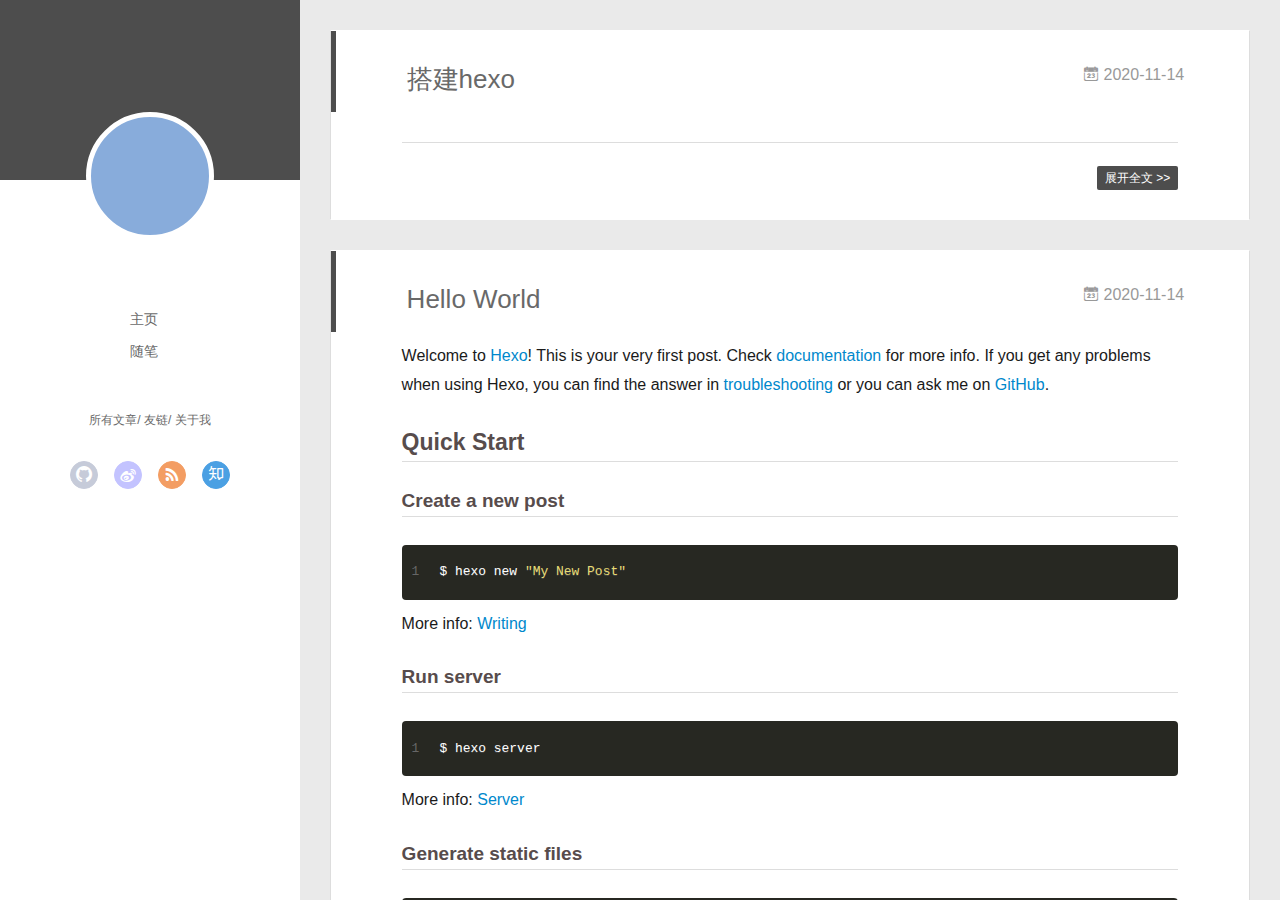
==== commit f32134a7: "Site updated: 2020-11-14 11:20:26" ====
--- a/index.html
+++ b/index.html
@@ -1,246 +1,240 @@
 <!DOCTYPE html>
-<html lang="en">
+<html>
 <head>
-  <meta charset="UTF-8">
-<meta name="viewport" content="width=device-width, initial-scale=1, maximum-scale=2">
-<meta name="theme-color" content="#222">
-<meta name="generator" content="Hexo 5.2.0">
-  <link rel="apple-touch-icon" sizes="180x180" href="/images/apple-touch-icon-next.png">
-  <link rel="icon" type="image/png" sizes="32x32" href="/images/favicon-32x32-next.png">
-  <link rel="icon" type="image/png" sizes="16x16" href="/images/favicon-16x16-next.png">
-  <link rel="mask-icon" href="/images/logo.svg" color="#222">
-
-<link rel="stylesheet" href="/css/main.css">
-
-
-<link rel="stylesheet" href="/lib/font-awesome/css/all.min.css">
-
-<script id="hexo-configurations">
-    var NexT = window.NexT || {};
-    var CONFIG = {"hostname":"example.com","root":"/","scheme":"Muse","version":"7.8.0","exturl":false,"sidebar":{"position":"left","display":"post","padding":18,"offset":12,"onmobile":false},"copycode":{"enable":false,"show_result":false,"style":null},"back2top":{"enable":true,"sidebar":false,"scrollpercent":false},"bookmark":{"enable":false,"color":"#222","save":"auto"},"fancybox":false,"mediumzoom":false,"lazyload":false,"pangu":false,"comments":{"style":"tabs","active":null,"storage":true,"lazyload":false,"nav":null},"algolia":{"hits":{"per_page":10},"labels":{"input_placeholder":"Search for Posts","hits_empty":"We didn't find any results for the search: ${query}","hits_stats":"${hits} results found in ${time} ms"}},"localsearch":{"enable":false,"trigger":"auto","top_n_per_article":1,"unescape":false,"preload":false},"motion":{"enable":true,"async":false,"transition":{"post_block":"fadeIn","post_header":"slideDownIn","post_body":"slideDownIn","coll_header":"slideLeftIn","sidebar":"slideUpIn"}}};
-  </script>
-
+  <meta charset="utf-8">
+  
+  <meta name="renderer" content="webkit">
+  <meta http-equiv="X-UA-Compatible" content="IE=edge" >
+  <link rel="dns-prefetch" href="http://example.com">
+  <title>Hexo</title>
+  <meta name="viewport" content="width=device-width, initial-scale=1, maximum-scale=1">
   <meta property="og:type" content="website">
-<meta property="og:title" content="My Blog">
+<meta property="og:title" content="Hexo">
 <meta property="og:url" content="http://example.com/index.html">
-<meta property="og:site_name" content="My Blog">
+<meta property="og:site_name" content="Hexo">
 <meta property="og:locale" content="en_US">
-<meta property="article:author" content="Kristin Dickens">
+<meta property="article:author" content="John Doe">
 <meta name="twitter:card" content="summary">
-
-<link rel="canonical" href="http://example.com/">
-
-
-<script id="page-configurations">
-  // https://hexo.io/docs/variables.html
-  CONFIG.page = {
-    sidebar: "",
-    isHome : true,
-    isPost : false,
-    lang   : 'en'
-  };
-</script>
-
-  <title>My Blog</title>
-  
-
-
-
-
-
-
-  <noscript>
-  <style>
-  .use-motion .brand,
-  .use-motion .menu-item,
-  .sidebar-inner,
-  .use-motion .post-block,
-  .use-motion .pagination,
-  .use-motion .comments,
-  .use-motion .post-header,
-  .use-motion .post-body,
-  .use-motion .collection-header { opacity: initial; }
-
-  .use-motion .site-title,
-  .use-motion .site-subtitle {
-    opacity: initial;
-    top: initial;
-  }
-
-  .use-motion .logo-line-before i { left: initial; }
-  .use-motion .logo-line-after i { right: initial; }
+  
+    <link rel="alternative" href="/atom.xml" title="Hexo" type="application/atom+xml">
+  
+  
+    <link rel="icon" href="/favicon.png">
+  
+  <link rel="stylesheet" type="text/css" href="/./main.0cf68a.css">
+  <style type="text/css">
+  
+    #container.show {
+      background: linear-gradient(200deg,#a0cfe4,#e8c37e);
+    }
   </style>
-</noscript>
-
-</head>
-
-<body itemscope itemtype="http://schema.org/WebPage">
-  <div class="container use-motion">
-    <div class="headband"></div>
-
-    <header class="header" itemscope itemtype="http://schema.org/WPHeader">
-      <div class="header-inner"><div class="site-brand-container">
-  <div class="site-nav-toggle">
-    <div class="toggle" aria-label="Toggle navigation bar">
-      <span class="toggle-line toggle-line-first"></span>
-      <span class="toggle-line toggle-line-middle"></span>
-      <span class="toggle-line toggle-line-last"></span>
+  
+
+  
+
+<meta name="generator" content="Hexo 5.2.0"></head>
+
+<body>
+  <div id="container" q-class="show:isCtnShow">
+    <canvas id="anm-canvas" class="anm-canvas"></canvas>
+    <div class="left-col" q-class="show:isShow">
+      
+<div class="overlay" style="background: #4d4d4d"></div>
+<div class="intrude-less">
+	<header id="header" class="inner">
+		<a href="/" class="profilepic">
+			<img src="" class="js-avatar">
+		</a>
+		<hgroup>
+		  <h1 class="header-author"><a href="/"></a></h1>
+		</hgroup>
+		
+
+		<nav class="header-menu">
+			<ul>
+			
+				<li><a href="/">主页</a></li>
+	        
+				<li><a href="/tags/%E9%9A%8F%E7%AC%94/">随笔</a></li>
+	        
+			</ul>
+		</nav>
+		<nav class="header-smart-menu">
+    		
+    			
+    			<a q-on="click: openSlider(e, 'innerArchive')" href="javascript:void(0)">所有文章</a>
+    			
+            
+    			
+    			<a q-on="click: openSlider(e, 'friends')" href="javascript:void(0)">友链</a>
+    			
+            
+    			
+    			<a q-on="click: openSlider(e, 'aboutme')" href="javascript:void(0)">关于我</a>
+    			
+            
+		</nav>
+		<nav class="header-nav">
+			<div class="social">
+				
+					<a class="github" target="_blank" href="#" title="github"><i class="icon-github"></i></a>
+		        
+					<a class="weibo" target="_blank" href="#" title="weibo"><i class="icon-weibo"></i></a>
+		        
+					<a class="rss" target="_blank" href="#" title="rss"><i class="icon-rss"></i></a>
+		        
+					<a class="zhihu" target="_blank" href="#" title="zhihu"><i class="icon-zhihu"></i></a>
+		        
+			</div>
+		</nav>
+	</header>		
+</div>
+
+    </div>
+    <div class="mid-col" q-class="show:isShow,hide:isShow|isFalse">
+      
+<nav id="mobile-nav">
+  	<div class="overlay js-overlay" style="background: #4d4d4d"></div>
+	<div class="btnctn js-mobile-btnctn">
+  		<div class="slider-trigger list" q-on="click: openSlider(e)"><i class="icon icon-sort"></i></div>
+	</div>
+	<div class="intrude-less">
+		<header id="header" class="inner">
+			<div class="profilepic">
+				<img src="" class="js-avatar">
+			</div>
+			<hgroup>
+			  <h1 class="header-author js-header-author"></h1>
+			</hgroup>
+			
+			
+			
+				
+			
+				
+			
+			
+			
+			<nav class="header-nav">
+				<div class="social">
+					
+						<a class="github" target="_blank" href="#" title="github"><i class="icon-github"></i></a>
+			        
+						<a class="weibo" target="_blank" href="#" title="weibo"><i class="icon-weibo"></i></a>
+			        
+						<a class="rss" target="_blank" href="#" title="rss"><i class="icon-rss"></i></a>
+			        
+						<a class="zhihu" target="_blank" href="#" title="zhihu"><i class="icon-zhihu"></i></a>
+			        
+				</div>
+			</nav>
+
+			<nav class="header-menu js-header-menu">
+				<ul style="width: 50%">
+				
+				
+					<li style="width: 50%"><a href="/">主页</a></li>
+		        
+					<li style="width: 50%"><a href="/tags/%E9%9A%8F%E7%AC%94/">随笔</a></li>
+		        
+				</ul>
+			</nav>
+		</header>				
+	</div>
+	<div class="mobile-mask" style="display:none" q-show="isShow"></div>
+</nav>
+
+      <div id="wrapper" class="body-wrap">
+        <div class="menu-l">
+          <div class="canvas-wrap">
+            <canvas data-colors="#eaeaea" data-sectionHeight="100" data-contentId="js-content" id="myCanvas1" class="anm-canvas"></canvas>
+          </div>
+          <div id="js-content" class="content-ll">
+            
+  
+    <article id="post-搭建hexo" class="article article-type-post  article-index" itemscope itemprop="blogPost">
+  <div class="article-inner">
+    
+      <header class="article-header">
+        
+  
+    <h1 itemprop="name">
+      <a class="article-title" href="/2020/11/14/%E6%90%AD%E5%BB%BAhexo/">搭建hexo</a>
+    </h1>
+  
+
+        
+        <a href="/2020/11/14/%E6%90%AD%E5%BB%BAhexo/" class="archive-article-date">
+  	<time datetime="2020-11-14T02:32:48.000Z" itemprop="datePublished"><i class="icon-calendar icon"></i>2020-11-14</time>
+</a>
+        
+      </header>
+    
+    <div class="article-entry" itemprop="articleBody">
+      
+        
+      
+
+      
+    </div>
+    <div class="article-info article-info-index">
+      
+      
+      
+
+      
+        <p class="article-more-link">
+          <a class="article-more-a" href="/2020/11/14/%E6%90%AD%E5%BB%BAhexo/">展开全文 >></a>
+        </p>
+      
+
+      
+      <div class="clearfix"></div>
     </div>
   </div>
-
-  <div class="site-meta">
-
-    <a href="/" class="brand" rel="start">
-      <span class="logo-line-before"><i></i></span>
-      <h1 class="site-title">My Blog</h1>
-      <span class="logo-line-after"><i></i></span>
-    </a>
-  </div>
-
-  <div class="site-nav-right">
-    <div class="toggle popup-trigger">
-    </div>
-  </div>
-</div>
-
-
-
-
-<nav class="site-nav">
-  <ul id="menu" class="main-menu menu">
-        <li class="menu-item menu-item-home">
-
-    <a href="/" rel="section"><i class="fa fa-home fa-fw"></i>Home</a>
-
-  </li>
-        <li class="menu-item menu-item-archives">
-
-    <a href="/archives/" rel="section"><i class="fa fa-archive fa-fw"></i>Archives</a>
-
-  </li>
-  </ul>
-</nav>
-
-
-
-
-</div>
-    </header>
-
-    
-  <div class="back-to-top">
-    <i class="fa fa-arrow-up"></i>
-    <span>0%</span>
-  </div>
-
-
-    <main class="main">
-      <div class="main-inner">
-        <div class="content-wrap">
-          
-
-          <div class="content index posts-expand">
-            
-      
-  
-  
-  <article itemscope itemtype="http://schema.org/Article" class="post-block" lang="en">
-    <link itemprop="mainEntityOfPage" href="http://example.com/2020/11/14/%E6%90%AD%E5%BB%BAhexo/">
-
-    <span hidden itemprop="author" itemscope itemtype="http://schema.org/Person">
-      <meta itemprop="image" content="/images/avatar.gif">
-      <meta itemprop="name" content="Kristin Dickens">
-      <meta itemprop="description" content="">
-    </span>
-
-    <span hidden itemprop="publisher" itemscope itemtype="http://schema.org/Organization">
-      <meta itemprop="name" content="My Blog">
-    </span>
-      <header class="post-header">
-        <h2 class="post-title" itemprop="name headline">
-          
-            <a href="/2020/11/14/%E6%90%AD%E5%BB%BAhexo/" class="post-title-link" itemprop="url">搭建hexo</a>
-        </h2>
-
-        <div class="post-meta">
-            <span class="post-meta-item">
-              <span class="post-meta-item-icon">
-                <i class="far fa-calendar"></i>
-              </span>
-              <span class="post-meta-item-text">Posted on</span>
-
-              <time title="Created: 2020-11-14 10:32:48" itemprop="dateCreated datePublished" datetime="2020-11-14T10:32:48+08:00">2020-11-14</time>
-            </span>
-
-          
-
-        </div>
+</article>
+
+<aside class="wrap-side-operation">
+    <div class="mod-side-operation">
+        
+        <div class="jump-container" id="js-jump-container" style="display:none;">
+            <a href="javascript:void(0)" class="mod-side-operation__jump-to-top">
+                <i class="icon-font icon-back"></i>
+            </a>
+            <div id="js-jump-plan-container" class="jump-plan-container" style="top: -11px;">
+                <i class="icon-font icon-plane jump-plane"></i>
+            </div>
+        </div>
+        
+        
+    </div>
+</aside>
+
+
+
+
+  
+    <article id="post-hello-world" class="article article-type-post  article-index" itemscope itemprop="blogPost">
+  <div class="article-inner">
+    
+      <header class="article-header">
+        
+  
+    <h1 itemprop="name">
+      <a class="article-title" href="/2020/11/14/hello-world/">Hello World</a>
+    </h1>
+  
+
+        
+        <a href="/2020/11/14/hello-world/" class="archive-article-date">
+  	<time datetime="2020-11-14T02:00:14.137Z" itemprop="datePublished"><i class="icon-calendar icon"></i>2020-11-14</time>
+</a>
+        
       </header>
-
-    
-    
-    
-    <div class="post-body" itemprop="articleBody">
-
-      
-          
-      
-    </div>
-
-    
-    
-    
-      <footer class="post-footer">
-        <div class="post-eof"></div>
-      </footer>
-  </article>
-  
-  
-  
-
-      
-  
-  
-  <article itemscope itemtype="http://schema.org/Article" class="post-block" lang="en">
-    <link itemprop="mainEntityOfPage" href="http://example.com/2020/11/14/hello-world/">
-
-    <span hidden itemprop="author" itemscope itemtype="http://schema.org/Person">
-      <meta itemprop="image" content="/images/avatar.gif">
-      <meta itemprop="name" content="Kristin Dickens">
-      <meta itemprop="description" content="">
-    </span>
-
-    <span hidden itemprop="publisher" itemscope itemtype="http://schema.org/Organization">
-      <meta itemprop="name" content="My Blog">
-    </span>
-      <header class="post-header">
-        <h2 class="post-title" itemprop="name headline">
-          
-            <a href="/2020/11/14/hello-world/" class="post-title-link" itemprop="url">Hello World</a>
-        </h2>
-
-        <div class="post-meta">
-            <span class="post-meta-item">
-              <span class="post-meta-item-icon">
-                <i class="far fa-calendar"></i>
-              </span>
-              <span class="post-meta-item-text">Posted on</span>
-
-              <time title="Created: 2020-11-14 10:00:14" itemprop="dateCreated datePublished" datetime="2020-11-14T10:00:14+08:00">2020-11-14</time>
-            </span>
-
-          
-
-        </div>
-      </header>
-
-    
-    
-    
-    <div class="post-body" itemprop="articleBody">
-
-      
-          <p>Welcome to <a target="_blank" rel="noopener" href="https://hexo.io/">Hexo</a>! This is your very first post. Check <a target="_blank" rel="noopener" href="https://hexo.io/docs/">documentation</a> for more info. If you get any problems when using Hexo, you can find the answer in <a target="_blank" rel="noopener" href="https://hexo.io/docs/troubleshooting.html">troubleshooting</a> or you can ask me on <a target="_blank" rel="noopener" href="https://github.com/hexojs/hexo/issues">GitHub</a>.</p>
+    
+    <div class="article-entry" itemprop="articleBody">
+      
+        <p>Welcome to <a target="_blank" rel="noopener" href="https://hexo.io/">Hexo</a>! This is your very first post. Check <a target="_blank" rel="noopener" href="https://hexo.io/docs/">documentation</a> for more info. If you get any problems when using Hexo, you can find the answer in <a target="_blank" rel="noopener" href="https://hexo.io/docs/troubleshooting.html">troubleshooting</a> or you can ask me on <a target="_blank" rel="noopener" href="https://github.com/hexojs/hexo/issues">GitHub</a>.</p>
 <h2 id="Quick-Start"><a href="#Quick-Start" class="headerlink" title="Quick Start"></a>Quick Start</h2><h3 id="Create-a-new-post"><a href="#Create-a-new-post" class="headerlink" title="Create a new post"></a>Create a new post</h3><figure class="highlight bash"><table><tr><td class="gutter"><pre><span class="line">1</span><br></pre></td><td class="code"><pre><span class="line">$ hexo new <span class="string">&quot;My New Post&quot;</span></span><br></pre></td></tr></table></figure>
 
 <p>More info: <a target="_blank" rel="noopener" href="https://hexo.io/docs/writing.html">Writing</a></p>
@@ -255,172 +249,292 @@
 <p>More info: <a target="_blank" rel="noopener" href="https://hexo.io/docs/one-command-deployment.html">Deployment</a></p>
 
       
-    </div>
-
-    
-    
-    
-      <footer class="post-footer">
-        <div class="post-eof"></div>
-      </footer>
-  </article>
-  
-  
-  
-
-
-  
-
+
+      
+    </div>
+    <div class="article-info article-info-index">
+      
+      
+      
+
+      
+        <p class="article-more-link">
+          <a class="article-more-a" href="/2020/11/14/hello-world/">展开全文 >></a>
+        </p>
+      
+
+      
+      <div class="clearfix"></div>
+    </div>
+  </div>
+</article>
+
+<aside class="wrap-side-operation">
+    <div class="mod-side-operation">
+        
+        <div class="jump-container" id="js-jump-container" style="display:none;">
+            <a href="javascript:void(0)" class="mod-side-operation__jump-to-top">
+                <i class="icon-font icon-back"></i>
+            </a>
+            <div id="js-jump-plan-container" class="jump-plan-container" style="top: -11px;">
+                <i class="icon-font icon-plane jump-plane"></i>
+            </div>
+        </div>
+        
+        
+    </div>
+</aside>
+
+
+
+
+  
+  
 
 
           </div>
-          
-
-<script>
-  window.addEventListener('tabs:register', () => {
-    let { activeClass } = CONFIG.comments;
-    if (CONFIG.comments.storage) {
-      activeClass = localStorage.getItem('comments_active') || activeClass;
-    }
-    if (activeClass) {
-      let activeTab = document.querySelector(`a[href="#comment-${activeClass}"]`);
-      if (activeTab) {
-        activeTab.click();
-      }
-    }
-  });
-  if (CONFIG.comments.storage) {
-    window.addEventListener('tabs:click', event => {
-      if (!event.target.matches('.tabs-comment .tab-content .tab-pane')) return;
-      let commentClass = event.target.classList[1];
-      localStorage.setItem('comments_active', commentClass);
-    });
-  }
+        </div>
+      </div>
+      <footer id="footer">
+  <div class="outer">
+    <div id="footer-info">
+    	<div class="footer-left">
+    		&copy; 2020 John Doe
+    	</div>
+      	<div class="footer-right">
+      		<a href="http://hexo.io/" target="_blank">Hexo</a>  Theme <a href="https://github.com/litten/hexo-theme-yilia" target="_blank">Yilia</a> by Litten
+      	</div>
+    </div>
+  </div>
+</footer>
+    </div>
+    <script>
+	var yiliaConfig = {
+		mathjax: false,
+		isHome: true,
+		isPost: false,
+		isArchive: false,
+		isTag: false,
+		isCategory: false,
+		open_in_new: false,
+		toc_hide_index: true,
+		root: "/",
+		innerArchive: true,
+		showTags: false
+	}
 </script>
 
-        </div>
-          
-  
-  <div class="toggle sidebar-toggle">
-    <span class="toggle-line toggle-line-first"></span>
-    <span class="toggle-line toggle-line-middle"></span>
-    <span class="toggle-line toggle-line-last"></span>
+<script>!function(t){function n(e){if(r[e])return r[e].exports;var i=r[e]={exports:{},id:e,loaded:!1};return t[e].call(i.exports,i,i.exports,n),i.loaded=!0,i.exports}var r={};n.m=t,n.c=r,n.p="./",n(0)}([function(t,n,r){r(195),t.exports=r(191)},function(t,n,r){var e=r(3),i=r(52),o=r(27),u=r(28),c=r(53),f="prototype",a=function(t,n,r){var s,l,h,v,p=t&a.F,d=t&a.G,y=t&a.S,g=t&a.P,b=t&a.B,m=d?e:y?e[n]||(e[n]={}):(e[n]||{})[f],x=d?i:i[n]||(i[n]={}),w=x[f]||(x[f]={});d&&(r=n);for(s in r)l=!p&&m&&void 0!==m[s],h=(l?m:r)[s],v=b&&l?c(h,e):g&&"function"==typeof h?c(Function.call,h):h,m&&u(m,s,h,t&a.U),x[s]!=h&&o(x,s,v),g&&w[s]!=h&&(w[s]=h)};e.core=i,a.F=1,a.G=2,a.S=4,a.P=8,a.B=16,a.W=32,a.U=64,a.R=128,t.exports=a},function(t,n,r){var e=r(6);t.exports=function(t){if(!e(t))throw TypeError(t+" is not an object!");return t}},function(t,n){var r=t.exports="undefined"!=typeof window&&window.Math==Math?window:"undefined"!=typeof self&&self.Math==Math?self:Function("return this")();"number"==typeof __g&&(__g=r)},function(t,n){t.exports=function(t){try{return!!t()}catch(t){return!0}}},function(t,n){var r=t.exports="undefined"!=typeof window&&window.Math==Math?window:"undefined"!=typeof self&&self.Math==Math?self:Function("return this")();"number"==typeof __g&&(__g=r)},function(t,n){t.exports=function(t){return"object"==typeof t?null!==t:"function"==typeof t}},function(t,n,r){var e=r(126)("wks"),i=r(76),o=r(3).Symbol,u="function"==typeof o;(t.exports=function(t){return e[t]||(e[t]=u&&o[t]||(u?o:i)("Symbol."+t))}).store=e},function(t,n){var r={}.hasOwnProperty;t.exports=function(t,n){return r.call(t,n)}},function(t,n,r){var e=r(94),i=r(33);t.exports=function(t){return e(i(t))}},function(t,n,r){t.exports=!r(4)(function(){return 7!=Object.defineProperty({},"a",{get:function(){return 7}}).a})},function(t,n,r){var e=r(2),i=r(167),o=r(50),u=Object.defineProperty;n.f=r(10)?Object.defineProperty:function(t,n,r){if(e(t),n=o(n,!0),e(r),i)try{return u(t,n,r)}catch(t){}if("get"in r||"set"in r)throw TypeError("Accessors not supported!");return"value"in r&&(t[n]=r.value),t}},function(t,n,r){t.exports=!r(18)(function(){return 7!=Object.defineProperty({},"a",{get:function(){return 7}}).a})},function(t,n,r){var e=r(14),i=r(22);t.exports=r(12)?function(t,n,r){return e.f(t,n,i(1,r))}:function(t,n,r){return t[n]=r,t}},function(t,n,r){var e=r(20),i=r(58),o=r(42),u=Object.defineProperty;n.f=r(12)?Object.defineProperty:function(t,n,r){if(e(t),n=o(n,!0),e(r),i)try{return u(t,n,r)}catch(t){}if("get"in r||"set"in r)throw TypeError("Accessors not supported!");return"value"in r&&(t[n]=r.value),t}},function(t,n,r){var e=r(40)("wks"),i=r(23),o=r(5).Symbol,u="function"==typeof o;(t.exports=function(t){return e[t]||(e[t]=u&&o[t]||(u?o:i)("Symbol."+t))}).store=e},function(t,n,r){var e=r(67),i=Math.min;t.exports=function(t){return t>0?i(e(t),9007199254740991):0}},function(t,n,r){var e=r(46);t.exports=function(t){return Object(e(t))}},function(t,n){t.exports=function(t){try{return!!t()}catch(t){return!0}}},function(t,n,r){var e=r(63),i=r(34);t.exports=Object.keys||function(t){return e(t,i)}},function(t,n,r){var e=r(21);t.exports=function(t){if(!e(t))throw TypeError(t+" is not an object!");return t}},function(t,n){t.exports=function(t){return"object"==typeof t?null!==t:"function"==typeof t}},function(t,n){t.exports=function(t,n){return{enumerable:!(1&t),configurable:!(2&t),writable:!(4&t),value:n}}},function(t,n){var r=0,e=Math.random();t.exports=function(t){return"Symbol(".concat(void 0===t?"":t,")_",(++r+e).toString(36))}},function(t,n){var r={}.hasOwnProperty;t.exports=function(t,n){return r.call(t,n)}},function(t,n){var r=t.exports={version:"2.4.0"};"number"==typeof __e&&(__e=r)},function(t,n){t.exports=function(t){if("function"!=typeof t)throw TypeError(t+" is not a function!");return t}},function(t,n,r){var e=r(11),i=r(66);t.exports=r(10)?function(t,n,r){return e.f(t,n,i(1,r))}:function(t,n,r){return t[n]=r,t}},function(t,n,r){var e=r(3),i=r(27),o=r(24),u=r(76)("src"),c="toString",f=Function[c],a=(""+f).split(c);r(52).inspectSource=function(t){return f.call(t)},(t.exports=function(t,n,r,c){var f="function"==typeof r;f&&(o(r,"name")||i(r,"name",n)),t[n]!==r&&(f&&(o(r,u)||i(r,u,t[n]?""+t[n]:a.join(String(n)))),t===e?t[n]=r:c?t[n]?t[n]=r:i(t,n,r):(delete t[n],i(t,n,r)))})(Function.prototype,c,function(){return"function"==typeof this&&this[u]||f.call(this)})},function(t,n,r){var e=r(1),i=r(4),o=r(46),u=function(t,n,r,e){var i=String(o(t)),u="<"+n;return""!==r&&(u+=" "+r+'="'+String(e).replace(/"/g,"&quot;")+'"'),u+">"+i+"</"+n+">"};t.exports=function(t,n){var r={};r[t]=n(u),e(e.P+e.F*i(function(){var n=""[t]('"');return n!==n.toLowerCase()||n.split('"').length>3}),"String",r)}},function(t,n,r){var e=r(115),i=r(46);t.exports=function(t){return e(i(t))}},function(t,n,r){var e=r(116),i=r(66),o=r(30),u=r(50),c=r(24),f=r(167),a=Object.getOwnPropertyDescriptor;n.f=r(10)?a:function(t,n){if(t=o(t),n=u(n,!0),f)try{return a(t,n)}catch(t){}if(c(t,n))return i(!e.f.call(t,n),t[n])}},function(t,n,r){var e=r(24),i=r(17),o=r(145)("IE_PROTO"),u=Object.prototype;t.exports=Object.getPrototypeOf||function(t){return t=i(t),e(t,o)?t[o]:"function"==typeof t.constructor&&t instanceof t.constructor?t.constructor.prototype:t instanceof Object?u:null}},function(t,n){t.exports=function(t){if(void 0==t)throw TypeError("Can't call method on  "+t);return t}},function(t,n){t.exports="constructor,hasOwnProperty,isPrototypeOf,propertyIsEnumerable,toLocaleString,toString,valueOf".split(",")},function(t,n){t.exports={}},function(t,n){t.exports=!0},function(t,n){n.f={}.propertyIsEnumerable},function(t,n,r){var e=r(14).f,i=r(8),o=r(15)("toStringTag");t.exports=function(t,n,r){t&&!i(t=r?t:t.prototype,o)&&e(t,o,{configurable:!0,value:n})}},function(t,n,r){var e=r(40)("keys"),i=r(23);t.exports=function(t){return e[t]||(e[t]=i(t))}},function(t,n,r){var e=r(5),i="__core-js_shared__",o=e[i]||(e[i]={});t.exports=function(t){return o[t]||(o[t]={})}},function(t,n){var r=Math.ceil,e=Math.floor;t.exports=function(t){return isNaN(t=+t)?0:(t>0?e:r)(t)}},function(t,n,r){var e=r(21);t.exports=function(t,n){if(!e(t))return t;var r,i;if(n&&"function"==typeof(r=t.toString)&&!e(i=r.call(t)))return i;if("function"==typeof(r=t.valueOf)&&!e(i=r.call(t)))return i;if(!n&&"function"==typeof(r=t.toString)&&!e(i=r.call(t)))return i;throw TypeError("Can't convert object to primitive value")}},function(t,n,r){var e=r(5),i=r(25),o=r(36),u=r(44),c=r(14).f;t.exports=function(t){var n=i.Symbol||(i.Symbol=o?{}:e.Symbol||{});"_"==t.charAt(0)||t in n||c(n,t,{value:u.f(t)})}},function(t,n,r){n.f=r(15)},function(t,n){var r={}.toString;t.exports=function(t){return r.call(t).slice(8,-1)}},function(t,n){t.exports=function(t){if(void 0==t)throw TypeError("Can't call method on  "+t);return t}},function(t,n,r){var e=r(4);t.exports=function(t,n){return!!t&&e(function(){n?t.call(null,function(){},1):t.call(null)})}},function(t,n,r){var e=r(53),i=r(115),o=r(17),u=r(16),c=r(203);t.exports=function(t,n){var r=1==t,f=2==t,a=3==t,s=4==t,l=6==t,h=5==t||l,v=n||c;return function(n,c,p){for(var d,y,g=o(n),b=i(g),m=e(c,p,3),x=u(b.length),w=0,S=r?v(n,x):f?v(n,0):void 0;x>w;w++)if((h||w in b)&&(d=b[w],y=m(d,w,g),t))if(r)S[w]=y;else if(y)switch(t){case 3:return!0;case 5:return d;case 6:return w;case 2:S.push(d)}else if(s)return!1;return l?-1:a||s?s:S}}},function(t,n,r){var e=r(1),i=r(52),o=r(4);t.exports=function(t,n){var r=(i.Object||{})[t]||Object[t],u={};u[t]=n(r),e(e.S+e.F*o(function(){r(1)}),"Object",u)}},function(t,n,r){var e=r(6);t.exports=function(t,n){if(!e(t))return t;var r,i;if(n&&"function"==typeof(r=t.toString)&&!e(i=r.call(t)))return i;if("function"==typeof(r=t.valueOf)&&!e(i=r.call(t)))return i;if(!n&&"function"==typeof(r=t.toString)&&!e(i=r.call(t)))return i;throw TypeError("Can't convert object to primitive value")}},function(t,n,r){var e=r(5),i=r(25),o=r(91),u=r(13),c="prototype",f=function(t,n,r){var a,s,l,h=t&f.F,v=t&f.G,p=t&f.S,d=t&f.P,y=t&f.B,g=t&f.W,b=v?i:i[n]||(i[n]={}),m=b[c],x=v?e:p?e[n]:(e[n]||{})[c];v&&(r=n);for(a in r)(s=!h&&x&&void 0!==x[a])&&a in b||(l=s?x[a]:r[a],b[a]=v&&"function"!=typeof x[a]?r[a]:y&&s?o(l,e):g&&x[a]==l?function(t){var n=function(n,r,e){if(this instanceof t){switch(arguments.length){case 0:return new t;case 1:return new t(n);case 2:return new t(n,r)}return new t(n,r,e)}return t.apply(this,arguments)};return n[c]=t[c],n}(l):d&&"function"==typeof l?o(Function.call,l):l,d&&((b.virtual||(b.virtual={}))[a]=l,t&f.R&&m&&!m[a]&&u(m,a,l)))};f.F=1,f.G=2,f.S=4,f.P=8,f.B=16,f.W=32,f.U=64,f.R=128,t.exports=f},function(t,n){var r=t.exports={version:"2.4.0"};"number"==typeof __e&&(__e=r)},function(t,n,r){var e=r(26);t.exports=function(t,n,r){if(e(t),void 0===n)return t;switch(r){case 1:return function(r){return t.call(n,r)};case 2:return function(r,e){return t.call(n,r,e)};case 3:return function(r,e,i){return t.call(n,r,e,i)}}return function(){return t.apply(n,arguments)}}},function(t,n,r){var e=r(183),i=r(1),o=r(126)("metadata"),u=o.store||(o.store=new(r(186))),c=function(t,n,r){var i=u.get(t);if(!i){if(!r)return;u.set(t,i=new e)}var o=i.get(n);if(!o){if(!r)return;i.set(n,o=new e)}return o},f=function(t,n,r){var e=c(n,r,!1);return void 0!==e&&e.has(t)},a=function(t,n,r){var e=c(n,r,!1);return void 0===e?void 0:e.get(t)},s=function(t,n,r,e){c(r,e,!0).set(t,n)},l=function(t,n){var r=c(t,n,!1),e=[];return r&&r.forEach(function(t,n){e.push(n)}),e},h=function(t){return void 0===t||"symbol"==typeof t?t:String(t)},v=function(t){i(i.S,"Reflect",t)};t.exports={store:u,map:c,has:f,get:a,set:s,keys:l,key:h,exp:v}},function(t,n,r){"use strict";if(r(10)){var e=r(69),i=r(3),o=r(4),u=r(1),c=r(127),f=r(152),a=r(53),s=r(68),l=r(66),h=r(27),v=r(73),p=r(67),d=r(16),y=r(75),g=r(50),b=r(24),m=r(180),x=r(114),w=r(6),S=r(17),_=r(137),O=r(70),E=r(32),P=r(71).f,j=r(154),F=r(76),M=r(7),A=r(48),N=r(117),T=r(146),I=r(155),k=r(80),L=r(123),R=r(74),C=r(130),D=r(160),U=r(11),W=r(31),G=U.f,B=W.f,V=i.RangeError,z=i.TypeError,q=i.Uint8Array,K="ArrayBuffer",J="Shared"+K,Y="BYTES_PER_ELEMENT",H="prototype",$=Array[H],X=f.ArrayBuffer,Q=f.DataView,Z=A(0),tt=A(2),nt=A(3),rt=A(4),et=A(5),it=A(6),ot=N(!0),ut=N(!1),ct=I.values,ft=I.keys,at=I.entries,st=$.lastIndexOf,lt=$.reduce,ht=$.reduceRight,vt=$.join,pt=$.sort,dt=$.slice,yt=$.toString,gt=$.toLocaleString,bt=M("iterator"),mt=M("toStringTag"),xt=F("typed_constructor"),wt=F("def_constructor"),St=c.CONSTR,_t=c.TYPED,Ot=c.VIEW,Et="Wrong length!",Pt=A(1,function(t,n){return Tt(T(t,t[wt]),n)}),jt=o(function(){return 1===new q(new Uint16Array([1]).buffer)[0]}),Ft=!!q&&!!q[H].set&&o(function(){new q(1).set({})}),Mt=function(t,n){if(void 0===t)throw z(Et);var r=+t,e=d(t);if(n&&!m(r,e))throw V(Et);return e},At=function(t,n){var r=p(t);if(r<0||r%n)throw V("Wrong offset!");return r},Nt=function(t){if(w(t)&&_t in t)return t;throw z(t+" is not a typed array!")},Tt=function(t,n){if(!(w(t)&&xt in t))throw z("It is not a typed array constructor!");return new t(n)},It=function(t,n){return kt(T(t,t[wt]),n)},kt=function(t,n){for(var r=0,e=n.length,i=Tt(t,e);e>r;)i[r]=n[r++];return i},Lt=function(t,n,r){G(t,n,{get:function(){return this._d[r]}})},Rt=function(t){var n,r,e,i,o,u,c=S(t),f=arguments.length,s=f>1?arguments[1]:void 0,l=void 0!==s,h=j(c);if(void 0!=h&&!_(h)){for(u=h.call(c),e=[],n=0;!(o=u.next()).done;n++)e.push(o.value);c=e}for(l&&f>2&&(s=a(s,arguments[2],2)),n=0,r=d(c.length),i=Tt(this,r);r>n;n++)i[n]=l?s(c[n],n):c[n];return i},Ct=function(){for(var t=0,n=arguments.length,r=Tt(this,n);n>t;)r[t]=arguments[t++];return r},Dt=!!q&&o(function(){gt.call(new q(1))}),Ut=function(){return gt.apply(Dt?dt.call(Nt(this)):Nt(this),arguments)},Wt={copyWithin:function(t,n){return D.call(Nt(this),t,n,arguments.length>2?arguments[2]:void 0)},every:function(t){return rt(Nt(this),t,arguments.length>1?arguments[1]:void 0)},fill:function(t){return C.apply(Nt(this),arguments)},filter:function(t){return It(this,tt(Nt(this),t,arguments.length>1?arguments[1]:void 0))},find:function(t){return et(Nt(this),t,arguments.length>1?arguments[1]:void 0)},findIndex:function(t){return it(Nt(this),t,arguments.length>1?arguments[1]:void 0)},forEach:function(t){Z(Nt(this),t,arguments.length>1?arguments[1]:void 0)},indexOf:function(t){return ut(Nt(this),t,arguments.length>1?arguments[1]:void 0)},includes:function(t){return ot(Nt(this),t,arguments.length>1?arguments[1]:void 0)},join:function(t){return vt.apply(Nt(this),arguments)},lastIndexOf:function(t){return st.apply(Nt(this),arguments)},map:function(t){return Pt(Nt(this),t,arguments.length>1?arguments[1]:void 0)},reduce:function(t){return lt.apply(Nt(this),arguments)},reduceRight:function(t){return ht.apply(Nt(this),arguments)},reverse:function(){for(var t,n=this,r=Nt(n).length,e=Math.floor(r/2),i=0;i<e;)t=n[i],n[i++]=n[--r],n[r]=t;return n},some:function(t){return nt(Nt(this),t,arguments.length>1?arguments[1]:void 0)},sort:function(t){return pt.call(Nt(this),t)},subarray:function(t,n){var r=Nt(this),e=r.length,i=y(t,e);return new(T(r,r[wt]))(r.buffer,r.byteOffset+i*r.BYTES_PER_ELEMENT,d((void 0===n?e:y(n,e))-i))}},Gt=function(t,n){return It(this,dt.call(Nt(this),t,n))},Bt=function(t){Nt(this);var n=At(arguments[1],1),r=this.length,e=S(t),i=d(e.length),o=0;if(i+n>r)throw V(Et);for(;o<i;)this[n+o]=e[o++]},Vt={entries:function(){return at.call(Nt(this))},keys:function(){return ft.call(Nt(this))},values:function(){return ct.call(Nt(this))}},zt=function(t,n){return w(t)&&t[_t]&&"symbol"!=typeof n&&n in t&&String(+n)==String(n)},qt=function(t,n){return zt(t,n=g(n,!0))?l(2,t[n]):B(t,n)},Kt=function(t,n,r){return!(zt(t,n=g(n,!0))&&w(r)&&b(r,"value"))||b(r,"get")||b(r,"set")||r.configurable||b(r,"writable")&&!r.writable||b(r,"enumerable")&&!r.enumerable?G(t,n,r):(t[n]=r.value,t)};St||(W.f=qt,U.f=Kt),u(u.S+u.F*!St,"Object",{getOwnPropertyDescriptor:qt,defineProperty:Kt}),o(function(){yt.call({})})&&(yt=gt=function(){return vt.call(this)});var Jt=v({},Wt);v(Jt,Vt),h(Jt,bt,Vt.values),v(Jt,{slice:Gt,set:Bt,constructor:function(){},toString:yt,toLocaleString:Ut}),Lt(Jt,"buffer","b"),Lt(Jt,"byteOffset","o"),Lt(Jt,"byteLength","l"),Lt(Jt,"length","e"),G(Jt,mt,{get:function(){return this[_t]}}),t.exports=function(t,n,r,f){f=!!f;var a=t+(f?"Clamped":"")+"Array",l="Uint8Array"!=a,v="get"+t,p="set"+t,y=i[a],g=y||{},b=y&&E(y),m=!y||!c.ABV,S={},_=y&&y[H],j=function(t,r){var e=t._d;return e.v[v](r*n+e.o,jt)},F=function(t,r,e){var i=t._d;f&&(e=(e=Math.round(e))<0?0:e>255?255:255&e),i.v[p](r*n+i.o,e,jt)},M=function(t,n){G(t,n,{get:function(){return j(this,n)},set:function(t){return F(this,n,t)},enumerable:!0})};m?(y=r(function(t,r,e,i){s(t,y,a,"_d");var o,u,c,f,l=0,v=0;if(w(r)){if(!(r instanceof X||(f=x(r))==K||f==J))return _t in r?kt(y,r):Rt.call(y,r);o=r,v=At(e,n);var p=r.byteLength;if(void 0===i){if(p%n)throw V(Et);if((u=p-v)<0)throw V(Et)}else if((u=d(i)*n)+v>p)throw V(Et);c=u/n}else c=Mt(r,!0),u=c*n,o=new X(u);for(h(t,"_d",{b:o,o:v,l:u,e:c,v:new Q(o)});l<c;)M(t,l++)}),_=y[H]=O(Jt),h(_,"constructor",y)):L(function(t){new y(null),new y(t)},!0)||(y=r(function(t,r,e,i){s(t,y,a);var o;return w(r)?r instanceof X||(o=x(r))==K||o==J?void 0!==i?new g(r,At(e,n),i):void 0!==e?new g(r,At(e,n)):new g(r):_t in r?kt(y,r):Rt.call(y,r):new g(Mt(r,l))}),Z(b!==Function.prototype?P(g).concat(P(b)):P(g),function(t){t in y||h(y,t,g[t])}),y[H]=_,e||(_.constructor=y));var A=_[bt],N=!!A&&("values"==A.name||void 0==A.name),T=Vt.values;h(y,xt,!0),h(_,_t,a),h(_,Ot,!0),h(_,wt,y),(f?new y(1)[mt]==a:mt in _)||G(_,mt,{get:function(){return a}}),S[a]=y,u(u.G+u.W+u.F*(y!=g),S),u(u.S,a,{BYTES_PER_ELEMENT:n,from:Rt,of:Ct}),Y in _||h(_,Y,n),u(u.P,a,Wt),R(a),u(u.P+u.F*Ft,a,{set:Bt}),u(u.P+u.F*!N,a,Vt),u(u.P+u.F*(_.toString!=yt),a,{toString:yt}),u(u.P+u.F*o(function(){new y(1).slice()}),a,{slice:Gt}),u(u.P+u.F*(o(function(){return[1,2].toLocaleString()!=new y([1,2]).toLocaleString()})||!o(function(){_.toLocaleString.call([1,2])})),a,{toLocaleString:Ut}),k[a]=N?A:T,e||N||h(_,bt,T)}}else t.exports=function(){}},function(t,n){var r={}.toString;t.exports=function(t){return r.call(t).slice(8,-1)}},function(t,n,r){var e=r(21),i=r(5).document,o=e(i)&&e(i.createElement);t.exports=function(t){return o?i.createElement(t):{}}},function(t,n,r){t.exports=!r(12)&&!r(18)(function(){return 7!=Object.defineProperty(r(57)("div"),"a",{get:function(){return 7}}).a})},function(t,n,r){"use strict";var e=r(36),i=r(51),o=r(64),u=r(13),c=r(8),f=r(35),a=r(96),s=r(38),l=r(103),h=r(15)("iterator"),v=!([].keys&&"next"in[].keys()),p="keys",d="values",y=function(){return this};t.exports=function(t,n,r,g,b,m,x){a(r,n,g);var w,S,_,O=function(t){if(!v&&t in F)return F[t];switch(t){case p:case d:return function(){return new r(this,t)}}return function(){return new r(this,t)}},E=n+" Iterator",P=b==d,j=!1,F=t.prototype,M=F[h]||F["@@iterator"]||b&&F[b],A=M||O(b),N=b?P?O("entries"):A:void 0,T="Array"==n?F.entries||M:M;if(T&&(_=l(T.call(new t)))!==Object.prototype&&(s(_,E,!0),e||c(_,h)||u(_,h,y)),P&&M&&M.name!==d&&(j=!0,A=function(){return M.call(this)}),e&&!x||!v&&!j&&F[h]||u(F,h,A),f[n]=A,f[E]=y,b)if(w={values:P?A:O(d),keys:m?A:O(p),entries:N},x)for(S in w)S in F||o(F,S,w[S]);else i(i.P+i.F*(v||j),n,w);return w}},function(t,n,r){var e=r(20),i=r(100),o=r(34),u=r(39)("IE_PROTO"),c=function(){},f="prototype",a=function(){var t,n=r(57)("iframe"),e=o.length;for(n.style.display="none",r(93).appendChild(n),n.src="javascript:",t=n.contentWindow.document,t.open(),t.write("<script>document.F=Object<\/script>"),t.close(),a=t.F;e--;)delete a[f][o[e]];return a()};t.exports=Object.create||function(t,n){var r;return null!==t?(c[f]=e(t),r=new c,c[f]=null,r[u]=t):r=a(),void 0===n?r:i(r,n)}},function(t,n,r){var e=r(63),i=r(34).concat("length","prototype");n.f=Object.getOwnPropertyNames||function(t){return e(t,i)}},function(t,n){n.f=Object.getOwnPropertySymbols},function(t,n,r){var e=r(8),i=r(9),o=r(90)(!1),u=r(39)("IE_PROTO");t.exports=function(t,n){var r,c=i(t),f=0,a=[];for(r in c)r!=u&&e(c,r)&&a.push(r);for(;n.length>f;)e(c,r=n[f++])&&(~o(a,r)||a.push(r));return a}},function(t,n,r){t.exports=r(13)},function(t,n,r){var e=r(76)("meta"),i=r(6),o=r(24),u=r(11).f,c=0,f=Object.isExtensible||function(){return!0},a=!r(4)(function(){return f(Object.preventExtensions({}))}),s=function(t){u(t,e,{value:{i:"O"+ ++c,w:{}}})},l=function(t,n){if(!i(t))return"symbol"==typeof t?t:("string"==typeof t?"S":"P")+t;if(!o(t,e)){if(!f(t))return"F";if(!n)return"E";s(t)}return t[e].i},h=function(t,n){if(!o(t,e)){if(!f(t))return!0;if(!n)return!1;s(t)}return t[e].w},v=function(t){return a&&p.NEED&&f(t)&&!o(t,e)&&s(t),t},p=t.exports={KEY:e,NEED:!1,fastKey:l,getWeak:h,onFreeze:v}},function(t,n){t.exports=function(t,n){return{enumerable:!(1&t),configurable:!(2&t),writable:!(4&t),value:n}}},function(t,n){var r=Math.ceil,e=Math.floor;t.exports=function(t){return isNaN(t=+t)?0:(t>0?e:r)(t)}},function(t,n){t.exports=function(t,n,r,e){if(!(t instanceof n)||void 0!==e&&e in t)throw TypeError(r+": incorrect invocation!");return t}},function(t,n){t.exports=!1},function(t,n,r){var e=r(2),i=r(173),o=r(133),u=r(145)("IE_PROTO"),c=function(){},f="prototype",a=function(){var t,n=r(132)("iframe"),e=o.length;for(n.style.display="none",r(135).appendChild(n),n.src="javascript:",t=n.contentWindow.document,t.open(),t.write("<script>document.F=Object<\/script>"),t.close(),a=t.F;e--;)delete a[f][o[e]];return a()};t.exports=Object.create||function(t,n){var r;return null!==t?(c[f]=e(t),r=new c,c[f]=null,r[u]=t):r=a(),void 0===n?r:i(r,n)}},function(t,n,r){var e=r(175),i=r(133).concat("length","prototype");n.f=Object.getOwnPropertyNames||function(t){return e(t,i)}},function(t,n,r){var e=r(175),i=r(133);t.exports=Object.keys||function(t){return e(t,i)}},function(t,n,r){var e=r(28);t.exports=function(t,n,r){for(var i in n)e(t,i,n[i],r);return t}},function(t,n,r){"use strict";var e=r(3),i=r(11),o=r(10),u=r(7)("species");t.exports=function(t){var n=e[t];o&&n&&!n[u]&&i.f(n,u,{configurable:!0,get:function(){return this}})}},function(t,n,r){var e=r(67),i=Math.max,o=Math.min;t.exports=function(t,n){return t=e(t),t<0?i(t+n,0):o(t,n)}},function(t,n){var r=0,e=Math.random();t.exports=function(t){return"Symbol(".concat(void 0===t?"":t,")_",(++r+e).toString(36))}},function(t,n,r){var e=r(33);t.exports=function(t){return Object(e(t))}},function(t,n,r){var e=r(7)("unscopables"),i=Array.prototype;void 0==i[e]&&r(27)(i,e,{}),t.exports=function(t){i[e][t]=!0}},function(t,n,r){var e=r(53),i=r(169),o=r(137),u=r(2),c=r(16),f=r(154),a={},s={},n=t.exports=function(t,n,r,l,h){var v,p,d,y,g=h?function(){return t}:f(t),b=e(r,l,n?2:1),m=0;if("function"!=typeof g)throw TypeError(t+" is not iterable!");if(o(g)){for(v=c(t.length);v>m;m++)if((y=n?b(u(p=t[m])[0],p[1]):b(t[m]))===a||y===s)return y}else for(d=g.call(t);!(p=d.next()).done;)if((y=i(d,b,p.value,n))===a||y===s)return y};n.BREAK=a,n.RETURN=s},function(t,n){t.exports={}},function(t,n,r){var e=r(11).f,i=r(24),o=r(7)("toStringTag");t.exports=function(t,n,r){t&&!i(t=r?t:t.prototype,o)&&e(t,o,{configurable:!0,value:n})}},function(t,n,r){var e=r(1),i=r(46),o=r(4),u=r(150),c="["+u+"]",f="​+",a=RegExp("^"+c+c+"*"),s=RegExp(c+c+"*$"),l=function(t,n,r){var i={},c=o(function(){return!!u[t]()||f[t]()!=f}),a=i[t]=c?n(h):u[t];r&&(i[r]=a),e(e.P+e.F*c,"String",i)},h=l.trim=function(t,n){return t=String(i(t)),1&n&&(t=t.replace(a,"")),2&n&&(t=t.replace(s,"")),t};t.exports=l},function(t,n,r){t.exports={default:r(86),__esModule:!0}},function(t,n,r){t.exports={default:r(87),__esModule:!0}},function(t,n,r){"use strict";function e(t){return t&&t.__esModule?t:{default:t}}n.__esModule=!0;var i=r(84),o=e(i),u=r(83),c=e(u),f="function"==typeof c.default&&"symbol"==typeof o.default?function(t){return typeof t}:function(t){return t&&"function"==typeof c.default&&t.constructor===c.default&&t!==c.default.prototype?"symbol":typeof t};n.default="function"==typeof c.default&&"symbol"===f(o.default)?function(t){return void 0===t?"undefined":f(t)}:function(t){return t&&"function"==typeof c.default&&t.constructor===c.default&&t!==c.default.prototype?"symbol":void 0===t?"undefined":f(t)}},function(t,n,r){r(110),r(108),r(111),r(112),t.exports=r(25).Symbol},function(t,n,r){r(109),r(113),t.exports=r(44).f("iterator")},function(t,n){t.exports=function(t){if("function"!=typeof t)throw TypeError(t+" is not a function!");return t}},function(t,n){t.exports=function(){}},function(t,n,r){var e=r(9),i=r(106),o=r(105);t.exports=function(t){return function(n,r,u){var c,f=e(n),a=i(f.length),s=o(u,a);if(t&&r!=r){for(;a>s;)if((c=f[s++])!=c)return!0}else for(;a>s;s++)if((t||s in f)&&f[s]===r)return t||s||0;return!t&&-1}}},function(t,n,r){var e=r(88);t.exports=function(t,n,r){if(e(t),void 0===n)return t;switch(r){case 1:return function(r){return t.call(n,r)};case 2:return function(r,e){return t.call(n,r,e)};case 3:return function(r,e,i){return t.call(n,r,e,i)}}return function(){return t.apply(n,arguments)}}},function(t,n,r){var e=r(19),i=r(62),o=r(37);t.exports=function(t){var n=e(t),r=i.f;if(r)for(var u,c=r(t),f=o.f,a=0;c.length>a;)f.call(t,u=c[a++])&&n.push(u);return n}},function(t,n,r){t.exports=r(5).document&&document.documentElement},function(t,n,r){var e=r(56);t.exports=Object("z").propertyIsEnumerable(0)?Object:function(t){return"String"==e(t)?t.split(""):Object(t)}},function(t,n,r){var e=r(56);t.exports=Array.isArray||function(t){return"Array"==e(t)}},function(t,n,r){"use strict";var e=r(60),i=r(22),o=r(38),u={};r(13)(u,r(15)("iterator"),function(){return this}),t.exports=function(t,n,r){t.prototype=e(u,{next:i(1,r)}),o(t,n+" Iterator")}},function(t,n){t.exports=function(t,n){return{value:n,done:!!t}}},function(t,n,r){var e=r(19),i=r(9);t.exports=function(t,n){for(var r,o=i(t),u=e(o),c=u.length,f=0;c>f;)if(o[r=u[f++]]===n)return r}},function(t,n,r){var e=r(23)("meta"),i=r(21),o=r(8),u=r(14).f,c=0,f=Object.isExtensible||function(){return!0},a=!r(18)(function(){return f(Object.preventExtensions({}))}),s=function(t){u(t,e,{value:{i:"O"+ ++c,w:{}}})},l=function(t,n){if(!i(t))return"symbol"==typeof t?t:("string"==typeof t?"S":"P")+t;if(!o(t,e)){if(!f(t))return"F";if(!n)return"E";s(t)}return t[e].i},h=function(t,n){if(!o(t,e)){if(!f(t))return!0;if(!n)return!1;s(t)}return t[e].w},v=function(t){return a&&p.NEED&&f(t)&&!o(t,e)&&s(t),t},p=t.exports={KEY:e,NEED:!1,fastKey:l,getWeak:h,onFreeze:v}},function(t,n,r){var e=r(14),i=r(20),o=r(19);t.exports=r(12)?Object.defineProperties:function(t,n){i(t);for(var r,u=o(n),c=u.length,f=0;c>f;)e.f(t,r=u[f++],n[r]);return t}},function(t,n,r){var e=r(37),i=r(22),o=r(9),u=r(42),c=r(8),f=r(58),a=Object.getOwnPropertyDescriptor;n.f=r(12)?a:function(t,n){if(t=o(t),n=u(n,!0),f)try{return a(t,n)}catch(t){}if(c(t,n))return i(!e.f.call(t,n),t[n])}},function(t,n,r){var e=r(9),i=r(61).f,o={}.toString,u="object"==typeof window&&window&&Object.getOwnPropertyNames?Object.getOwnPropertyNames(window):[],c=function(t){try{return i(t)}catch(t){return u.slice()}};t.exports.f=function(t){return u&&"[object Window]"==o.call(t)?c(t):i(e(t))}},function(t,n,r){var e=r(8),i=r(77),o=r(39)("IE_PROTO"),u=Object.prototype;t.exports=Object.getPrototypeOf||function(t){return t=i(t),e(t,o)?t[o]:"function"==typeof t.constructor&&t instanceof t.constructor?t.constructor.prototype:t instanceof Object?u:null}},function(t,n,r){var e=r(41),i=r(33);t.exports=function(t){return function(n,r){var o,u,c=String(i(n)),f=e(r),a=c.length;return f<0||f>=a?t?"":void 0:(o=c.charCodeAt(f),o<55296||o>56319||f+1===a||(u=c.charCodeAt(f+1))<56320||u>57343?t?c.charAt(f):o:t?c.slice(f,f+2):u-56320+(o-55296<<10)+65536)}}},function(t,n,r){var e=r(41),i=Math.max,o=Math.min;t.exports=function(t,n){return t=e(t),t<0?i(t+n,0):o(t,n)}},function(t,n,r){var e=r(41),i=Math.min;t.exports=function(t){return t>0?i(e(t),9007199254740991):0}},function(t,n,r){"use strict";var e=r(89),i=r(97),o=r(35),u=r(9);t.exports=r(59)(Array,"Array",function(t,n){this._t=u(t),this._i=0,this._k=n},function(){var t=this._t,n=this._k,r=this._i++;return!t||r>=t.length?(this._t=void 0,i(1)):"keys"==n?i(0,r):"values"==n?i(0,t[r]):i(0,[r,t[r]])},"values"),o.Arguments=o.Array,e("keys"),e("values"),e("entries")},function(t,n){},function(t,n,r){"use strict";var e=r(104)(!0);r(59)(String,"String",function(t){this._t=String(t),this._i=0},function(){var t,n=this._t,r=this._i;return r>=n.length?{value:void 0,done:!0}:(t=e(n,r),this._i+=t.length,{value:t,done:!1})})},function(t,n,r){"use strict";var e=r(5),i=r(8),o=r(12),u=r(51),c=r(64),f=r(99).KEY,a=r(18),s=r(40),l=r(38),h=r(23),v=r(15),p=r(44),d=r(43),y=r(98),g=r(92),b=r(95),m=r(20),x=r(9),w=r(42),S=r(22),_=r(60),O=r(102),E=r(101),P=r(14),j=r(19),F=E.f,M=P.f,A=O.f,N=e.Symbol,T=e.JSON,I=T&&T.stringify,k="prototype",L=v("_hidden"),R=v("toPrimitive"),C={}.propertyIsEnumerable,D=s("symbol-registry"),U=s("symbols"),W=s("op-symbols"),G=Object[k],B="function"==typeof N,V=e.QObject,z=!V||!V[k]||!V[k].findChild,q=o&&a(function(){return 7!=_(M({},"a",{get:function(){return M(this,"a",{value:7}).a}})).a})?function(t,n,r){var e=F(G,n);e&&delete G[n],M(t,n,r),e&&t!==G&&M(G,n,e)}:M,K=function(t){var n=U[t]=_(N[k]);return n._k=t,n},J=B&&"symbol"==typeof N.iterator?function(t){return"symbol"==typeof t}:function(t){return t instanceof N},Y=function(t,n,r){return t===G&&Y(W,n,r),m(t),n=w(n,!0),m(r),i(U,n)?(r.enumerable?(i(t,L)&&t[L][n]&&(t[L][n]=!1),r=_(r,{enumerable:S(0,!1)})):(i(t,L)||M(t,L,S(1,{})),t[L][n]=!0),q(t,n,r)):M(t,n,r)},H=function(t,n){m(t);for(var r,e=g(n=x(n)),i=0,o=e.length;o>i;)Y(t,r=e[i++],n[r]);return t},$=function(t,n){return void 0===n?_(t):H(_(t),n)},X=function(t){var n=C.call(this,t=w(t,!0));return!(this===G&&i(U,t)&&!i(W,t))&&(!(n||!i(this,t)||!i(U,t)||i(this,L)&&this[L][t])||n)},Q=function(t,n){if(t=x(t),n=w(n,!0),t!==G||!i(U,n)||i(W,n)){var r=F(t,n);return!r||!i(U,n)||i(t,L)&&t[L][n]||(r.enumerable=!0),r}},Z=function(t){for(var n,r=A(x(t)),e=[],o=0;r.length>o;)i(U,n=r[o++])||n==L||n==f||e.push(n);return e},tt=function(t){for(var n,r=t===G,e=A(r?W:x(t)),o=[],u=0;e.length>u;)!i(U,n=e[u++])||r&&!i(G,n)||o.push(U[n]);return o};B||(N=function(){if(this instanceof N)throw TypeError("Symbol is not a constructor!");var t=h(arguments.length>0?arguments[0]:void 0),n=function(r){this===G&&n.call(W,r),i(this,L)&&i(this[L],t)&&(this[L][t]=!1),q(this,t,S(1,r))};return o&&z&&q(G,t,{configurable:!0,set:n}),K(t)},c(N[k],"toString",function(){return this._k}),E.f=Q,P.f=Y,r(61).f=O.f=Z,r(37).f=X,r(62).f=tt,o&&!r(36)&&c(G,"propertyIsEnumerable",X,!0),p.f=function(t){return K(v(t))}),u(u.G+u.W+u.F*!B,{Symbol:N});for(var nt="hasInstance,isConcatSpreadable,iterator,match,replace,search,species,split,toPrimitive,toStringTag,unscopables".split(","),rt=0;nt.length>rt;)v(nt[rt++]);for(var nt=j(v.store),rt=0;nt.length>rt;)d(nt[rt++]);u(u.S+u.F*!B,"Symbol",{for:function(t){return i(D,t+="")?D[t]:D[t]=N(t)},keyFor:function(t){if(J(t))return y(D,t);throw TypeError(t+" is not a symbol!")},useSetter:function(){z=!0},useSimple:function(){z=!1}}),u(u.S+u.F*!B,"Object",{create:$,defineProperty:Y,defineProperties:H,getOwnPropertyDescriptor:Q,getOwnPropertyNames:Z,getOwnPropertySymbols:tt}),T&&u(u.S+u.F*(!B||a(function(){var t=N();return"[null]"!=I([t])||"{}"!=I({a:t})||"{}"!=I(Object(t))})),"JSON",{stringify:function(t){if(void 0!==t&&!J(t)){for(var n,r,e=[t],i=1;arguments.length>i;)e.push(arguments[i++]);return n=e[1],"function"==typeof n&&(r=n),!r&&b(n)||(n=function(t,n){if(r&&(n=r.call(this,t,n)),!J(n))return n}),e[1]=n,I.apply(T,e)}}}),N[k][R]||r(13)(N[k],R,N[k].valueOf),l(N,"Symbol"),l(Math,"Math",!0),l(e.JSON,"JSON",!0)},function(t,n,r){r(43)("asyncIterator")},function(t,n,r){r(43)("observable")},function(t,n,r){r(107);for(var e=r(5),i=r(13),o=r(35),u=r(15)("toStringTag"),c=["NodeList","DOMTokenList","MediaList","StyleSheetList","CSSRuleList"],f=0;f<5;f++){var a=c[f],s=e[a],l=s&&s.prototype;l&&!l[u]&&i(l,u,a),o[a]=o.Array}},function(t,n,r){var e=r(45),i=r(7)("toStringTag"),o="Arguments"==e(function(){return arguments}()),u=function(t,n){try{return t[n]}catch(t){}};t.exports=function(t){var n,r,c;return void 0===t?"Undefined":null===t?"Null":"string"==typeof(r=u(n=Object(t),i))?r:o?e(n):"Object"==(c=e(n))&&"function"==typeof n.callee?"Arguments":c}},function(t,n,r){var e=r(45);t.exports=Object("z").propertyIsEnumerable(0)?Object:function(t){return"String"==e(t)?t.split(""):Object(t)}},function(t,n){n.f={}.propertyIsEnumerable},function(t,n,r){var e=r(30),i=r(16),o=r(75);t.exports=function(t){return function(n,r,u){var c,f=e(n),a=i(f.length),s=o(u,a);if(t&&r!=r){for(;a>s;)if((c=f[s++])!=c)return!0}else for(;a>s;s++)if((t||s in f)&&f[s]===r)return t||s||0;return!t&&-1}}},function(t,n,r){"use strict";var e=r(3),i=r(1),o=r(28),u=r(73),c=r(65),f=r(79),a=r(68),s=r(6),l=r(4),h=r(123),v=r(81),p=r(136);t.exports=function(t,n,r,d,y,g){var b=e[t],m=b,x=y?"set":"add",w=m&&m.prototype,S={},_=function(t){var n=w[t];o(w,t,"delete"==t?function(t){return!(g&&!s(t))&&n.call(this,0===t?0:t)}:"has"==t?function(t){return!(g&&!s(t))&&n.call(this,0===t?0:t)}:"get"==t?function(t){return g&&!s(t)?void 0:n.call(this,0===t?0:t)}:"add"==t?function(t){return n.call(this,0===t?0:t),this}:function(t,r){return n.call(this,0===t?0:t,r),this})};if("function"==typeof m&&(g||w.forEach&&!l(function(){(new m).entries().next()}))){var O=new m,E=O[x](g?{}:-0,1)!=O,P=l(function(){O.has(1)}),j=h(function(t){new m(t)}),F=!g&&l(function(){for(var t=new m,n=5;n--;)t[x](n,n);return!t.has(-0)});j||(m=n(function(n,r){a(n,m,t);var e=p(new b,n,m);return void 0!=r&&f(r,y,e[x],e),e}),m.prototype=w,w.constructor=m),(P||F)&&(_("delete"),_("has"),y&&_("get")),(F||E)&&_(x),g&&w.clear&&delete w.clear}else m=d.getConstructor(n,t,y,x),u(m.prototype,r),c.NEED=!0;return v(m,t),S[t]=m,i(i.G+i.W+i.F*(m!=b),S),g||d.setStrong(m,t,y),m}},function(t,n,r){"use strict";var e=r(27),i=r(28),o=r(4),u=r(46),c=r(7);t.exports=function(t,n,r){var f=c(t),a=r(u,f,""[t]),s=a[0],l=a[1];o(function(){var n={};return n[f]=function(){return 7},7!=""[t](n)})&&(i(String.prototype,t,s),e(RegExp.prototype,f,2==n?function(t,n){return l.call(t,this,n)}:function(t){return l.call(t,this)}))}
+},function(t,n,r){"use strict";var e=r(2);t.exports=function(){var t=e(this),n="";return t.global&&(n+="g"),t.ignoreCase&&(n+="i"),t.multiline&&(n+="m"),t.unicode&&(n+="u"),t.sticky&&(n+="y"),n}},function(t,n){t.exports=function(t,n,r){var e=void 0===r;switch(n.length){case 0:return e?t():t.call(r);case 1:return e?t(n[0]):t.call(r,n[0]);case 2:return e?t(n[0],n[1]):t.call(r,n[0],n[1]);case 3:return e?t(n[0],n[1],n[2]):t.call(r,n[0],n[1],n[2]);case 4:return e?t(n[0],n[1],n[2],n[3]):t.call(r,n[0],n[1],n[2],n[3])}return t.apply(r,n)}},function(t,n,r){var e=r(6),i=r(45),o=r(7)("match");t.exports=function(t){var n;return e(t)&&(void 0!==(n=t[o])?!!n:"RegExp"==i(t))}},function(t,n,r){var e=r(7)("iterator"),i=!1;try{var o=[7][e]();o.return=function(){i=!0},Array.from(o,function(){throw 2})}catch(t){}t.exports=function(t,n){if(!n&&!i)return!1;var r=!1;try{var o=[7],u=o[e]();u.next=function(){return{done:r=!0}},o[e]=function(){return u},t(o)}catch(t){}return r}},function(t,n,r){t.exports=r(69)||!r(4)(function(){var t=Math.random();__defineSetter__.call(null,t,function(){}),delete r(3)[t]})},function(t,n){n.f=Object.getOwnPropertySymbols},function(t,n,r){var e=r(3),i="__core-js_shared__",o=e[i]||(e[i]={});t.exports=function(t){return o[t]||(o[t]={})}},function(t,n,r){for(var e,i=r(3),o=r(27),u=r(76),c=u("typed_array"),f=u("view"),a=!(!i.ArrayBuffer||!i.DataView),s=a,l=0,h="Int8Array,Uint8Array,Uint8ClampedArray,Int16Array,Uint16Array,Int32Array,Uint32Array,Float32Array,Float64Array".split(",");l<9;)(e=i[h[l++]])?(o(e.prototype,c,!0),o(e.prototype,f,!0)):s=!1;t.exports={ABV:a,CONSTR:s,TYPED:c,VIEW:f}},function(t,n){"use strict";var r={versions:function(){var t=window.navigator.userAgent;return{trident:t.indexOf("Trident")>-1,presto:t.indexOf("Presto")>-1,webKit:t.indexOf("AppleWebKit")>-1,gecko:t.indexOf("Gecko")>-1&&-1==t.indexOf("KHTML"),mobile:!!t.match(/AppleWebKit.*Mobile.*/),ios:!!t.match(/\(i[^;]+;( U;)? CPU.+Mac OS X/),android:t.indexOf("Android")>-1||t.indexOf("Linux")>-1,iPhone:t.indexOf("iPhone")>-1||t.indexOf("Mac")>-1,iPad:t.indexOf("iPad")>-1,webApp:-1==t.indexOf("Safari"),weixin:-1==t.indexOf("MicroMessenger")}}()};t.exports=r},function(t,n,r){"use strict";var e=r(85),i=function(t){return t&&t.__esModule?t:{default:t}}(e),o=function(){function t(t,n,e){return n||e?String.fromCharCode(n||e):r[t]||t}function n(t){return e[t]}var r={"&quot;":'"',"&lt;":"<","&gt;":">","&amp;":"&","&nbsp;":" "},e={};for(var u in r)e[r[u]]=u;return r["&apos;"]="'",e["'"]="&#39;",{encode:function(t){return t?(""+t).replace(/['<> "&]/g,n).replace(/\r?\n/g,"<br/>").replace(/\s/g,"&nbsp;"):""},decode:function(n){return n?(""+n).replace(/<br\s*\/?>/gi,"\n").replace(/&quot;|&lt;|&gt;|&amp;|&nbsp;|&apos;|&#(\d+);|&#(\d+)/g,t).replace(/\u00a0/g," "):""},encodeBase16:function(t){if(!t)return t;t+="";for(var n=[],r=0,e=t.length;e>r;r++)n.push(t.charCodeAt(r).toString(16).toUpperCase());return n.join("")},encodeBase16forJSON:function(t){if(!t)return t;t=t.replace(/[\u4E00-\u9FBF]/gi,function(t){return escape(t).replace("%u","\\u")});for(var n=[],r=0,e=t.length;e>r;r++)n.push(t.charCodeAt(r).toString(16).toUpperCase());return n.join("")},decodeBase16:function(t){if(!t)return t;t+="";for(var n=[],r=0,e=t.length;e>r;r+=2)n.push(String.fromCharCode("0x"+t.slice(r,r+2)));return n.join("")},encodeObject:function(t){if(t instanceof Array)for(var n=0,r=t.length;r>n;n++)t[n]=o.encodeObject(t[n]);else if("object"==(void 0===t?"undefined":(0,i.default)(t)))for(var e in t)t[e]=o.encodeObject(t[e]);else if("string"==typeof t)return o.encode(t);return t},loadScript:function(t){var n=document.createElement("script");document.getElementsByTagName("body")[0].appendChild(n),n.setAttribute("src",t)},addLoadEvent:function(t){var n=window.onload;"function"!=typeof window.onload?window.onload=t:window.onload=function(){n(),t()}}}}();t.exports=o},function(t,n,r){"use strict";var e=r(17),i=r(75),o=r(16);t.exports=function(t){for(var n=e(this),r=o(n.length),u=arguments.length,c=i(u>1?arguments[1]:void 0,r),f=u>2?arguments[2]:void 0,a=void 0===f?r:i(f,r);a>c;)n[c++]=t;return n}},function(t,n,r){"use strict";var e=r(11),i=r(66);t.exports=function(t,n,r){n in t?e.f(t,n,i(0,r)):t[n]=r}},function(t,n,r){var e=r(6),i=r(3).document,o=e(i)&&e(i.createElement);t.exports=function(t){return o?i.createElement(t):{}}},function(t,n){t.exports="constructor,hasOwnProperty,isPrototypeOf,propertyIsEnumerable,toLocaleString,toString,valueOf".split(",")},function(t,n,r){var e=r(7)("match");t.exports=function(t){var n=/./;try{"/./"[t](n)}catch(r){try{return n[e]=!1,!"/./"[t](n)}catch(t){}}return!0}},function(t,n,r){t.exports=r(3).document&&document.documentElement},function(t,n,r){var e=r(6),i=r(144).set;t.exports=function(t,n,r){var o,u=n.constructor;return u!==r&&"function"==typeof u&&(o=u.prototype)!==r.prototype&&e(o)&&i&&i(t,o),t}},function(t,n,r){var e=r(80),i=r(7)("iterator"),o=Array.prototype;t.exports=function(t){return void 0!==t&&(e.Array===t||o[i]===t)}},function(t,n,r){var e=r(45);t.exports=Array.isArray||function(t){return"Array"==e(t)}},function(t,n,r){"use strict";var e=r(70),i=r(66),o=r(81),u={};r(27)(u,r(7)("iterator"),function(){return this}),t.exports=function(t,n,r){t.prototype=e(u,{next:i(1,r)}),o(t,n+" Iterator")}},function(t,n,r){"use strict";var e=r(69),i=r(1),o=r(28),u=r(27),c=r(24),f=r(80),a=r(139),s=r(81),l=r(32),h=r(7)("iterator"),v=!([].keys&&"next"in[].keys()),p="keys",d="values",y=function(){return this};t.exports=function(t,n,r,g,b,m,x){a(r,n,g);var w,S,_,O=function(t){if(!v&&t in F)return F[t];switch(t){case p:case d:return function(){return new r(this,t)}}return function(){return new r(this,t)}},E=n+" Iterator",P=b==d,j=!1,F=t.prototype,M=F[h]||F["@@iterator"]||b&&F[b],A=M||O(b),N=b?P?O("entries"):A:void 0,T="Array"==n?F.entries||M:M;if(T&&(_=l(T.call(new t)))!==Object.prototype&&(s(_,E,!0),e||c(_,h)||u(_,h,y)),P&&M&&M.name!==d&&(j=!0,A=function(){return M.call(this)}),e&&!x||!v&&!j&&F[h]||u(F,h,A),f[n]=A,f[E]=y,b)if(w={values:P?A:O(d),keys:m?A:O(p),entries:N},x)for(S in w)S in F||o(F,S,w[S]);else i(i.P+i.F*(v||j),n,w);return w}},function(t,n){var r=Math.expm1;t.exports=!r||r(10)>22025.465794806718||r(10)<22025.465794806718||-2e-17!=r(-2e-17)?function(t){return 0==(t=+t)?t:t>-1e-6&&t<1e-6?t+t*t/2:Math.exp(t)-1}:r},function(t,n){t.exports=Math.sign||function(t){return 0==(t=+t)||t!=t?t:t<0?-1:1}},function(t,n,r){var e=r(3),i=r(151).set,o=e.MutationObserver||e.WebKitMutationObserver,u=e.process,c=e.Promise,f="process"==r(45)(u);t.exports=function(){var t,n,r,a=function(){var e,i;for(f&&(e=u.domain)&&e.exit();t;){i=t.fn,t=t.next;try{i()}catch(e){throw t?r():n=void 0,e}}n=void 0,e&&e.enter()};if(f)r=function(){u.nextTick(a)};else if(o){var s=!0,l=document.createTextNode("");new o(a).observe(l,{characterData:!0}),r=function(){l.data=s=!s}}else if(c&&c.resolve){var h=c.resolve();r=function(){h.then(a)}}else r=function(){i.call(e,a)};return function(e){var i={fn:e,next:void 0};n&&(n.next=i),t||(t=i,r()),n=i}}},function(t,n,r){var e=r(6),i=r(2),o=function(t,n){if(i(t),!e(n)&&null!==n)throw TypeError(n+": can't set as prototype!")};t.exports={set:Object.setPrototypeOf||("__proto__"in{}?function(t,n,e){try{e=r(53)(Function.call,r(31).f(Object.prototype,"__proto__").set,2),e(t,[]),n=!(t instanceof Array)}catch(t){n=!0}return function(t,r){return o(t,r),n?t.__proto__=r:e(t,r),t}}({},!1):void 0),check:o}},function(t,n,r){var e=r(126)("keys"),i=r(76);t.exports=function(t){return e[t]||(e[t]=i(t))}},function(t,n,r){var e=r(2),i=r(26),o=r(7)("species");t.exports=function(t,n){var r,u=e(t).constructor;return void 0===u||void 0==(r=e(u)[o])?n:i(r)}},function(t,n,r){var e=r(67),i=r(46);t.exports=function(t){return function(n,r){var o,u,c=String(i(n)),f=e(r),a=c.length;return f<0||f>=a?t?"":void 0:(o=c.charCodeAt(f),o<55296||o>56319||f+1===a||(u=c.charCodeAt(f+1))<56320||u>57343?t?c.charAt(f):o:t?c.slice(f,f+2):u-56320+(o-55296<<10)+65536)}}},function(t,n,r){var e=r(122),i=r(46);t.exports=function(t,n,r){if(e(n))throw TypeError("String#"+r+" doesn't accept regex!");return String(i(t))}},function(t,n,r){"use strict";var e=r(67),i=r(46);t.exports=function(t){var n=String(i(this)),r="",o=e(t);if(o<0||o==1/0)throw RangeError("Count can't be negative");for(;o>0;(o>>>=1)&&(n+=n))1&o&&(r+=n);return r}},function(t,n){t.exports="\t\n\v\f\r   ᠎             　\u2028\u2029\ufeff"},function(t,n,r){var e,i,o,u=r(53),c=r(121),f=r(135),a=r(132),s=r(3),l=s.process,h=s.setImmediate,v=s.clearImmediate,p=s.MessageChannel,d=0,y={},g="onreadystatechange",b=function(){var t=+this;if(y.hasOwnProperty(t)){var n=y[t];delete y[t],n()}},m=function(t){b.call(t.data)};h&&v||(h=function(t){for(var n=[],r=1;arguments.length>r;)n.push(arguments[r++]);return y[++d]=function(){c("function"==typeof t?t:Function(t),n)},e(d),d},v=function(t){delete y[t]},"process"==r(45)(l)?e=function(t){l.nextTick(u(b,t,1))}:p?(i=new p,o=i.port2,i.port1.onmessage=m,e=u(o.postMessage,o,1)):s.addEventListener&&"function"==typeof postMessage&&!s.importScripts?(e=function(t){s.postMessage(t+"","*")},s.addEventListener("message",m,!1)):e=g in a("script")?function(t){f.appendChild(a("script"))[g]=function(){f.removeChild(this),b.call(t)}}:function(t){setTimeout(u(b,t,1),0)}),t.exports={set:h,clear:v}},function(t,n,r){"use strict";var e=r(3),i=r(10),o=r(69),u=r(127),c=r(27),f=r(73),a=r(4),s=r(68),l=r(67),h=r(16),v=r(71).f,p=r(11).f,d=r(130),y=r(81),g="ArrayBuffer",b="DataView",m="prototype",x="Wrong length!",w="Wrong index!",S=e[g],_=e[b],O=e.Math,E=e.RangeError,P=e.Infinity,j=S,F=O.abs,M=O.pow,A=O.floor,N=O.log,T=O.LN2,I="buffer",k="byteLength",L="byteOffset",R=i?"_b":I,C=i?"_l":k,D=i?"_o":L,U=function(t,n,r){var e,i,o,u=Array(r),c=8*r-n-1,f=(1<<c)-1,a=f>>1,s=23===n?M(2,-24)-M(2,-77):0,l=0,h=t<0||0===t&&1/t<0?1:0;for(t=F(t),t!=t||t===P?(i=t!=t?1:0,e=f):(e=A(N(t)/T),t*(o=M(2,-e))<1&&(e--,o*=2),t+=e+a>=1?s/o:s*M(2,1-a),t*o>=2&&(e++,o/=2),e+a>=f?(i=0,e=f):e+a>=1?(i=(t*o-1)*M(2,n),e+=a):(i=t*M(2,a-1)*M(2,n),e=0));n>=8;u[l++]=255&i,i/=256,n-=8);for(e=e<<n|i,c+=n;c>0;u[l++]=255&e,e/=256,c-=8);return u[--l]|=128*h,u},W=function(t,n,r){var e,i=8*r-n-1,o=(1<<i)-1,u=o>>1,c=i-7,f=r-1,a=t[f--],s=127&a;for(a>>=7;c>0;s=256*s+t[f],f--,c-=8);for(e=s&(1<<-c)-1,s>>=-c,c+=n;c>0;e=256*e+t[f],f--,c-=8);if(0===s)s=1-u;else{if(s===o)return e?NaN:a?-P:P;e+=M(2,n),s-=u}return(a?-1:1)*e*M(2,s-n)},G=function(t){return t[3]<<24|t[2]<<16|t[1]<<8|t[0]},B=function(t){return[255&t]},V=function(t){return[255&t,t>>8&255]},z=function(t){return[255&t,t>>8&255,t>>16&255,t>>24&255]},q=function(t){return U(t,52,8)},K=function(t){return U(t,23,4)},J=function(t,n,r){p(t[m],n,{get:function(){return this[r]}})},Y=function(t,n,r,e){var i=+r,o=l(i);if(i!=o||o<0||o+n>t[C])throw E(w);var u=t[R]._b,c=o+t[D],f=u.slice(c,c+n);return e?f:f.reverse()},H=function(t,n,r,e,i,o){var u=+r,c=l(u);if(u!=c||c<0||c+n>t[C])throw E(w);for(var f=t[R]._b,a=c+t[D],s=e(+i),h=0;h<n;h++)f[a+h]=s[o?h:n-h-1]},$=function(t,n){s(t,S,g);var r=+n,e=h(r);if(r!=e)throw E(x);return e};if(u.ABV){if(!a(function(){new S})||!a(function(){new S(.5)})){S=function(t){return new j($(this,t))};for(var X,Q=S[m]=j[m],Z=v(j),tt=0;Z.length>tt;)(X=Z[tt++])in S||c(S,X,j[X]);o||(Q.constructor=S)}var nt=new _(new S(2)),rt=_[m].setInt8;nt.setInt8(0,2147483648),nt.setInt8(1,2147483649),!nt.getInt8(0)&&nt.getInt8(1)||f(_[m],{setInt8:function(t,n){rt.call(this,t,n<<24>>24)},setUint8:function(t,n){rt.call(this,t,n<<24>>24)}},!0)}else S=function(t){var n=$(this,t);this._b=d.call(Array(n),0),this[C]=n},_=function(t,n,r){s(this,_,b),s(t,S,b);var e=t[C],i=l(n);if(i<0||i>e)throw E("Wrong offset!");if(r=void 0===r?e-i:h(r),i+r>e)throw E(x);this[R]=t,this[D]=i,this[C]=r},i&&(J(S,k,"_l"),J(_,I,"_b"),J(_,k,"_l"),J(_,L,"_o")),f(_[m],{getInt8:function(t){return Y(this,1,t)[0]<<24>>24},getUint8:function(t){return Y(this,1,t)[0]},getInt16:function(t){var n=Y(this,2,t,arguments[1]);return(n[1]<<8|n[0])<<16>>16},getUint16:function(t){var n=Y(this,2,t,arguments[1]);return n[1]<<8|n[0]},getInt32:function(t){return G(Y(this,4,t,arguments[1]))},getUint32:function(t){return G(Y(this,4,t,arguments[1]))>>>0},getFloat32:function(t){return W(Y(this,4,t,arguments[1]),23,4)},getFloat64:function(t){return W(Y(this,8,t,arguments[1]),52,8)},setInt8:function(t,n){H(this,1,t,B,n)},setUint8:function(t,n){H(this,1,t,B,n)},setInt16:function(t,n){H(this,2,t,V,n,arguments[2])},setUint16:function(t,n){H(this,2,t,V,n,arguments[2])},setInt32:function(t,n){H(this,4,t,z,n,arguments[2])},setUint32:function(t,n){H(this,4,t,z,n,arguments[2])},setFloat32:function(t,n){H(this,4,t,K,n,arguments[2])},setFloat64:function(t,n){H(this,8,t,q,n,arguments[2])}});y(S,g),y(_,b),c(_[m],u.VIEW,!0),n[g]=S,n[b]=_},function(t,n,r){var e=r(3),i=r(52),o=r(69),u=r(182),c=r(11).f;t.exports=function(t){var n=i.Symbol||(i.Symbol=o?{}:e.Symbol||{});"_"==t.charAt(0)||t in n||c(n,t,{value:u.f(t)})}},function(t,n,r){var e=r(114),i=r(7)("iterator"),o=r(80);t.exports=r(52).getIteratorMethod=function(t){if(void 0!=t)return t[i]||t["@@iterator"]||o[e(t)]}},function(t,n,r){"use strict";var e=r(78),i=r(170),o=r(80),u=r(30);t.exports=r(140)(Array,"Array",function(t,n){this._t=u(t),this._i=0,this._k=n},function(){var t=this._t,n=this._k,r=this._i++;return!t||r>=t.length?(this._t=void 0,i(1)):"keys"==n?i(0,r):"values"==n?i(0,t[r]):i(0,[r,t[r]])},"values"),o.Arguments=o.Array,e("keys"),e("values"),e("entries")},function(t,n){function r(t,n){t.classList?t.classList.add(n):t.className+=" "+n}t.exports=r},function(t,n){function r(t,n){if(t.classList)t.classList.remove(n);else{var r=new RegExp("(^|\\b)"+n.split(" ").join("|")+"(\\b|$)","gi");t.className=t.className.replace(r," ")}}t.exports=r},function(t,n){function r(){throw new Error("setTimeout has not been defined")}function e(){throw new Error("clearTimeout has not been defined")}function i(t){if(s===setTimeout)return setTimeout(t,0);if((s===r||!s)&&setTimeout)return s=setTimeout,setTimeout(t,0);try{return s(t,0)}catch(n){try{return s.call(null,t,0)}catch(n){return s.call(this,t,0)}}}function o(t){if(l===clearTimeout)return clearTimeout(t);if((l===e||!l)&&clearTimeout)return l=clearTimeout,clearTimeout(t);try{return l(t)}catch(n){try{return l.call(null,t)}catch(n){return l.call(this,t)}}}function u(){d&&v&&(d=!1,v.length?p=v.concat(p):y=-1,p.length&&c())}function c(){if(!d){var t=i(u);d=!0;for(var n=p.length;n;){for(v=p,p=[];++y<n;)v&&v[y].run();y=-1,n=p.length}v=null,d=!1,o(t)}}function f(t,n){this.fun=t,this.array=n}function a(){}var s,l,h=t.exports={};!function(){try{s="function"==typeof setTimeout?setTimeout:r}catch(t){s=r}try{l="function"==typeof clearTimeout?clearTimeout:e}catch(t){l=e}}();var v,p=[],d=!1,y=-1;h.nextTick=function(t){var n=new Array(arguments.length-1);if(arguments.length>1)for(var r=1;r<arguments.length;r++)n[r-1]=arguments[r];p.push(new f(t,n)),1!==p.length||d||i(c)},f.prototype.run=function(){this.fun.apply(null,this.array)},h.title="browser",h.browser=!0,h.env={},h.argv=[],h.version="",h.versions={},h.on=a,h.addListener=a,h.once=a,h.off=a,h.removeListener=a,h.removeAllListeners=a,h.emit=a,h.prependListener=a,h.prependOnceListener=a,h.listeners=function(t){return[]},h.binding=function(t){throw new Error("process.binding is not supported")},h.cwd=function(){return"/"},h.chdir=function(t){throw new Error("process.chdir is not supported")},h.umask=function(){return 0}},function(t,n,r){var e=r(45);t.exports=function(t,n){if("number"!=typeof t&&"Number"!=e(t))throw TypeError(n);return+t}},function(t,n,r){"use strict";var e=r(17),i=r(75),o=r(16);t.exports=[].copyWithin||function(t,n){var r=e(this),u=o(r.length),c=i(t,u),f=i(n,u),a=arguments.length>2?arguments[2]:void 0,s=Math.min((void 0===a?u:i(a,u))-f,u-c),l=1;for(f<c&&c<f+s&&(l=-1,f+=s-1,c+=s-1);s-- >0;)f in r?r[c]=r[f]:delete r[c],c+=l,f+=l;return r}},function(t,n,r){var e=r(79);t.exports=function(t,n){var r=[];return e(t,!1,r.push,r,n),r}},function(t,n,r){var e=r(26),i=r(17),o=r(115),u=r(16);t.exports=function(t,n,r,c,f){e(n);var a=i(t),s=o(a),l=u(a.length),h=f?l-1:0,v=f?-1:1;if(r<2)for(;;){if(h in s){c=s[h],h+=v;break}if(h+=v,f?h<0:l<=h)throw TypeError("Reduce of empty array with no initial value")}for(;f?h>=0:l>h;h+=v)h in s&&(c=n(c,s[h],h,a));return c}},function(t,n,r){"use strict";var e=r(26),i=r(6),o=r(121),u=[].slice,c={},f=function(t,n,r){if(!(n in c)){for(var e=[],i=0;i<n;i++)e[i]="a["+i+"]";c[n]=Function("F,a","return new F("+e.join(",")+")")}return c[n](t,r)};t.exports=Function.bind||function(t){var n=e(this),r=u.call(arguments,1),c=function(){var e=r.concat(u.call(arguments));return this instanceof c?f(n,e.length,e):o(n,e,t)};return i(n.prototype)&&(c.prototype=n.prototype),c}},function(t,n,r){"use strict";var e=r(11).f,i=r(70),o=r(73),u=r(53),c=r(68),f=r(46),a=r(79),s=r(140),l=r(170),h=r(74),v=r(10),p=r(65).fastKey,d=v?"_s":"size",y=function(t,n){var r,e=p(n);if("F"!==e)return t._i[e];for(r=t._f;r;r=r.n)if(r.k==n)return r};t.exports={getConstructor:function(t,n,r,s){var l=t(function(t,e){c(t,l,n,"_i"),t._i=i(null),t._f=void 0,t._l=void 0,t[d]=0,void 0!=e&&a(e,r,t[s],t)});return o(l.prototype,{clear:function(){for(var t=this,n=t._i,r=t._f;r;r=r.n)r.r=!0,r.p&&(r.p=r.p.n=void 0),delete n[r.i];t._f=t._l=void 0,t[d]=0},delete:function(t){var n=this,r=y(n,t);if(r){var e=r.n,i=r.p;delete n._i[r.i],r.r=!0,i&&(i.n=e),e&&(e.p=i),n._f==r&&(n._f=e),n._l==r&&(n._l=i),n[d]--}return!!r},forEach:function(t){c(this,l,"forEach");for(var n,r=u(t,arguments.length>1?arguments[1]:void 0,3);n=n?n.n:this._f;)for(r(n.v,n.k,this);n&&n.r;)n=n.p},has:function(t){return!!y(this,t)}}),v&&e(l.prototype,"size",{get:function(){return f(this[d])}}),l},def:function(t,n,r){var e,i,o=y(t,n);return o?o.v=r:(t._l=o={i:i=p(n,!0),k:n,v:r,p:e=t._l,n:void 0,r:!1},t._f||(t._f=o),e&&(e.n=o),t[d]++,"F"!==i&&(t._i[i]=o)),t},getEntry:y,setStrong:function(t,n,r){s(t,n,function(t,n){this._t=t,this._k=n,this._l=void 0},function(){for(var t=this,n=t._k,r=t._l;r&&r.r;)r=r.p;return t._t&&(t._l=r=r?r.n:t._t._f)?"keys"==n?l(0,r.k):"values"==n?l(0,r.v):l(0,[r.k,r.v]):(t._t=void 0,l(1))},r?"entries":"values",!r,!0),h(n)}}},function(t,n,r){var e=r(114),i=r(161);t.exports=function(t){return function(){if(e(this)!=t)throw TypeError(t+"#toJSON isn't generic");return i(this)}}},function(t,n,r){"use strict";var e=r(73),i=r(65).getWeak,o=r(2),u=r(6),c=r(68),f=r(79),a=r(48),s=r(24),l=a(5),h=a(6),v=0,p=function(t){return t._l||(t._l=new d)},d=function(){this.a=[]},y=function(t,n){return l(t.a,function(t){return t[0]===n})};d.prototype={get:function(t){var n=y(this,t);if(n)return n[1]},has:function(t){return!!y(this,t)},set:function(t,n){var r=y(this,t);r?r[1]=n:this.a.push([t,n])},delete:function(t){var n=h(this.a,function(n){return n[0]===t});return~n&&this.a.splice(n,1),!!~n}},t.exports={getConstructor:function(t,n,r,o){var a=t(function(t,e){c(t,a,n,"_i"),t._i=v++,t._l=void 0,void 0!=e&&f(e,r,t[o],t)});return e(a.prototype,{delete:function(t){if(!u(t))return!1;var n=i(t);return!0===n?p(this).delete(t):n&&s(n,this._i)&&delete n[this._i]},has:function(t){if(!u(t))return!1;var n=i(t);return!0===n?p(this).has(t):n&&s(n,this._i)}}),a},def:function(t,n,r){var e=i(o(n),!0);return!0===e?p(t).set(n,r):e[t._i]=r,t},ufstore:p}},function(t,n,r){t.exports=!r(10)&&!r(4)(function(){return 7!=Object.defineProperty(r(132)("div"),"a",{get:function(){return 7}}).a})},function(t,n,r){var e=r(6),i=Math.floor;t.exports=function(t){return!e(t)&&isFinite(t)&&i(t)===t}},function(t,n,r){var e=r(2);t.exports=function(t,n,r,i){try{return i?n(e(r)[0],r[1]):n(r)}catch(n){var o=t.return;throw void 0!==o&&e(o.call(t)),n}}},function(t,n){t.exports=function(t,n){return{value:n,done:!!t}}},function(t,n){t.exports=Math.log1p||function(t){return(t=+t)>-1e-8&&t<1e-8?t-t*t/2:Math.log(1+t)}},function(t,n,r){"use strict";var e=r(72),i=r(125),o=r(116),u=r(17),c=r(115),f=Object.assign;t.exports=!f||r(4)(function(){var t={},n={},r=Symbol(),e="abcdefghijklmnopqrst";return t[r]=7,e.split("").forEach(function(t){n[t]=t}),7!=f({},t)[r]||Object.keys(f({},n)).join("")!=e})?function(t,n){for(var r=u(t),f=arguments.length,a=1,s=i.f,l=o.f;f>a;)for(var h,v=c(arguments[a++]),p=s?e(v).concat(s(v)):e(v),d=p.length,y=0;d>y;)l.call(v,h=p[y++])&&(r[h]=v[h]);return r}:f},function(t,n,r){var e=r(11),i=r(2),o=r(72);t.exports=r(10)?Object.defineProperties:function(t,n){i(t);for(var r,u=o(n),c=u.length,f=0;c>f;)e.f(t,r=u[f++],n[r]);return t}},function(t,n,r){var e=r(30),i=r(71).f,o={}.toString,u="object"==typeof window&&window&&Object.getOwnPropertyNames?Object.getOwnPropertyNames(window):[],c=function(t){try{return i(t)}catch(t){return u.slice()}};t.exports.f=function(t){return u&&"[object Window]"==o.call(t)?c(t):i(e(t))}},function(t,n,r){var e=r(24),i=r(30),o=r(117)(!1),u=r(145)("IE_PROTO");t.exports=function(t,n){var r,c=i(t),f=0,a=[];for(r in c)r!=u&&e(c,r)&&a.push(r);for(;n.length>f;)e(c,r=n[f++])&&(~o(a,r)||a.push(r));return a}},function(t,n,r){var e=r(72),i=r(30),o=r(116).f;t.exports=function(t){return function(n){for(var r,u=i(n),c=e(u),f=c.length,a=0,s=[];f>a;)o.call(u,r=c[a++])&&s.push(t?[r,u[r]]:u[r]);return s}}},function(t,n,r){var e=r(71),i=r(125),o=r(2),u=r(3).Reflect;t.exports=u&&u.ownKeys||function(t){var n=e.f(o(t)),r=i.f;return r?n.concat(r(t)):n}},function(t,n,r){var e=r(3).parseFloat,i=r(82).trim;t.exports=1/e(r(150)+"-0")!=-1/0?function(t){var n=i(String(t),3),r=e(n);return 0===r&&"-"==n.charAt(0)?-0:r}:e},function(t,n,r){var e=r(3).parseInt,i=r(82).trim,o=r(150),u=/^[\-+]?0[xX]/;t.exports=8!==e(o+"08")||22!==e(o+"0x16")?function(t,n){var r=i(String(t),3);return e(r,n>>>0||(u.test(r)?16:10))}:e},function(t,n){t.exports=Object.is||function(t,n){return t===n?0!==t||1/t==1/n:t!=t&&n!=n}},function(t,n,r){var e=r(16),i=r(149),o=r(46);t.exports=function(t,n,r,u){var c=String(o(t)),f=c.length,a=void 0===r?" ":String(r),s=e(n);if(s<=f||""==a)return c;var l=s-f,h=i.call(a,Math.ceil(l/a.length));return h.length>l&&(h=h.slice(0,l)),u?h+c:c+h}},function(t,n,r){n.f=r(7)},function(t,n,r){"use strict";var e=r(164);t.exports=r(118)("Map",function(t){return function(){return t(this,arguments.length>0?arguments[0]:void 0)}},{get:function(t){var n=e.getEntry(this,t);return n&&n.v},set:function(t,n){return e.def(this,0===t?0:t,n)}},e,!0)},function(t,n,r){r(10)&&"g"!=/./g.flags&&r(11).f(RegExp.prototype,"flags",{configurable:!0,get:r(120)})},function(t,n,r){"use strict";var e=r(164);t.exports=r(118)("Set",function(t){return function(){return t(this,arguments.length>0?arguments[0]:void 0)}},{add:function(t){return e.def(this,t=0===t?0:t,t)}},e)},function(t,n,r){"use strict";var e,i=r(48)(0),o=r(28),u=r(65),c=r(172),f=r(166),a=r(6),s=u.getWeak,l=Object.isExtensible,h=f.ufstore,v={},p=function(t){return function(){return t(this,arguments.length>0?arguments[0]:void 0)}},d={get:function(t){if(a(t)){var n=s(t);return!0===n?h(this).get(t):n?n[this._i]:void 0}},set:function(t,n){return f.def(this,t,n)}},y=t.exports=r(118)("WeakMap",p,d,f,!0,!0);7!=(new y).set((Object.freeze||Object)(v),7).get(v)&&(e=f.getConstructor(p),c(e.prototype,d),u.NEED=!0,i(["delete","has","get","set"],function(t){var n=y.prototype,r=n[t];o(n,t,function(n,i){if(a(n)&&!l(n)){this._f||(this._f=new e);var o=this._f[t](n,i);return"set"==t?this:o}return r.call(this,n,i)})}))},,,,function(t,n){"use strict";function r(){var t=document.querySelector("#page-nav");if(t&&!document.querySelector("#page-nav .extend.prev")&&(t.innerHTML='<a class="extend prev disabled" rel="prev">&laquo; Prev</a>'+t.innerHTML),t&&!document.querySelector("#page-nav .extend.next")&&(t.innerHTML=t.innerHTML+'<a class="extend next disabled" rel="next">Next &raquo;</a>'),yiliaConfig&&yiliaConfig.open_in_new){document.querySelectorAll(".article-entry a:not(.article-more-a)").forEach(function(t){var n=t.getAttribute("target");n&&""!==n||t.setAttribute("target","_blank")})}if(yiliaConfig&&yiliaConfig.toc_hide_index){document.querySelectorAll(".toc-number").forEach(function(t){t.style.display="none"})}var n=document.querySelector("#js-aboutme");n&&0!==n.length&&(n.innerHTML=n.innerText)}t.exports={init:r}},function(t,n,r){"use strict";function e(t){return t&&t.__esModule?t:{default:t}}function i(t,n){var r=/\/|index.html/g;return t.replace(r,"")===n.replace(r,"")}function o(){for(var t=document.querySelectorAll(".js-header-menu li a"),n=window.location.pathname,r=0,e=t.length;r<e;r++){var o=t[r];i(n,o.getAttribute("href"))&&(0,h.default)(o,"active")}}function u(t){for(var n=t.offsetLeft,r=t.offsetParent;null!==r;)n+=r.offsetLeft,r=r.offsetParent;return n}function c(t){for(var n=t.offsetTop,r=t.offsetParent;null!==r;)n+=r.offsetTop,r=r.offsetParent;return n}function f(t,n,r,e,i){var o=u(t),f=c(t)-n;if(f-r<=i){var a=t.$newDom;a||(a=t.cloneNode(!0),(0,d.default)(t,a),t.$newDom=a,a.style.position="fixed",a.style.top=(r||f)+"px",a.style.left=o+"px",a.style.zIndex=e||2,a.style.width="100%",a.style.color="#fff"),a.style.visibility="visible",t.style.visibility="hidden"}else{t.style.visibility="visible";var s=t.$newDom;s&&(s.style.visibility="hidden")}}function a(){var t=document.querySelector(".js-overlay"),n=document.querySelector(".js-header-menu");f(t,document.body.scrollTop,-63,2,0),f(n,document.body.scrollTop,1,3,0)}function s(){document.querySelector("#container").addEventListener("scroll",function(t){a()}),window.addEventListener("scroll",function(t){a()}),a()}var l=r(156),h=e(l),v=r(157),p=(e(v),r(382)),d=e(p),y=r(128),g=e(y),b=r(190),m=e(b),x=r(129);(function(){g.default.versions.mobile&&window.screen.width<800&&(o(),s())})(),(0,x.addLoadEvent)(function(){m.default.init()}),t.exports={}},,,,function(t,n,r){(function(t){"use strict";function n(t,n,r){t[n]||Object[e](t,n,{writable:!0,configurable:!0,value:r})}if(r(381),r(391),r(198),t._babelPolyfill)throw new Error("only one instance of babel-polyfill is allowed");t._babelPolyfill=!0;var e="defineProperty";n(String.prototype,"padLeft","".padStart),n(String.prototype,"padRight","".padEnd),"pop,reverse,shift,keys,values,entries,indexOf,every,some,forEach,map,filter,find,findIndex,includes,join,slice,concat,push,splice,unshift,sort,lastIndexOf,reduce,reduceRight,copyWithin,fill".split(",").forEach(function(t){[][t]&&n(Array,t,Function.call.bind([][t]))})}).call(n,function(){return this}())},,,function(t,n,r){r(210),t.exports=r(52).RegExp.escape},,,,function(t,n,r){var e=r(6),i=r(138),o=r(7)("species");t.exports=function(t){var n;return i(t)&&(n=t.constructor,"function"!=typeof n||n!==Array&&!i(n.prototype)||(n=void 0),e(n)&&null===(n=n[o])&&(n=void 0)),void 0===n?Array:n}},function(t,n,r){var e=r(202);t.exports=function(t,n){return new(e(t))(n)}},function(t,n,r){"use strict";var e=r(2),i=r(50),o="number";t.exports=function(t){if("string"!==t&&t!==o&&"default"!==t)throw TypeError("Incorrect hint");return i(e(this),t!=o)}},function(t,n,r){var e=r(72),i=r(125),o=r(116);t.exports=function(t){var n=e(t),r=i.f;if(r)for(var u,c=r(t),f=o.f,a=0;c.length>a;)f.call(t,u=c[a++])&&n.push(u);return n}},function(t,n,r){var e=r(72),i=r(30);t.exports=function(t,n){for(var r,o=i(t),u=e(o),c=u.length,f=0;c>f;)if(o[r=u[f++]]===n)return r}},function(t,n,r){"use strict";var e=r(208),i=r(121),o=r(26);t.exports=function(){for(var t=o(this),n=arguments.length,r=Array(n),u=0,c=e._,f=!1;n>u;)(r[u]=arguments[u++])===c&&(f=!0);return function(){var e,o=this,u=arguments.length,a=0,s=0;if(!f&&!u)return i(t,r,o);if(e=r.slice(),f)for(;n>a;a++)e[a]===c&&(e[a]=arguments[s++]);for(;u>s;)e.push(arguments[s++]);return i(t,e,o)}}},function(t,n,r){t.exports=r(3)},function(t,n){t.exports=function(t,n){var r=n===Object(n)?function(t){return n[t]}:n;return function(n){return String(n).replace(t,r)}}},function(t,n,r){var e=r(1),i=r(209)(/[\\^$*+?.()|[\]{}]/g,"\\$&");e(e.S,"RegExp",{escape:function(t){return i(t)}})},function(t,n,r){var e=r(1);e(e.P,"Array",{copyWithin:r(160)}),r(78)("copyWithin")},function(t,n,r){"use strict";var e=r(1),i=r(48)(4);e(e.P+e.F*!r(47)([].every,!0),"Array",{every:function(t){return i(this,t,arguments[1])}})},function(t,n,r){var e=r(1);e(e.P,"Array",{fill:r(130)}),r(78)("fill")},function(t,n,r){"use strict";var e=r(1),i=r(48)(2);e(e.P+e.F*!r(47)([].filter,!0),"Array",{filter:function(t){return i(this,t,arguments[1])}})},function(t,n,r){"use strict";var e=r(1),i=r(48)(6),o="findIndex",u=!0;o in[]&&Array(1)[o](function(){u=!1}),e(e.P+e.F*u,"Array",{findIndex:function(t){return i(this,t,arguments.length>1?arguments[1]:void 0)}}),r(78)(o)},function(t,n,r){"use strict";var e=r(1),i=r(48)(5),o="find",u=!0;o in[]&&Array(1)[o](function(){u=!1}),e(e.P+e.F*u,"Array",{find:function(t){return i(this,t,arguments.length>1?arguments[1]:void 0)}}),r(78)(o)},function(t,n,r){"use strict";var e=r(1),i=r(48)(0),o=r(47)([].forEach,!0);e(e.P+e.F*!o,"Array",{forEach:function(t){return i(this,t,arguments[1])}})},function(t,n,r){"use strict";var e=r(53),i=r(1),o=r(17),u=r(169),c=r(137),f=r(16),a=r(131),s=r(154);i(i.S+i.F*!r(123)(function(t){Array.from(t)}),"Array",{from:function(t){var n,r,i,l,h=o(t),v="function"==typeof this?this:Array,p=arguments.length,d=p>1?arguments[1]:void 0,y=void 0!==d,g=0,b=s(h);if(y&&(d=e(d,p>2?arguments[2]:void 0,2)),void 0==b||v==Array&&c(b))for(n=f(h.length),r=new v(n);n>g;g++)a(r,g,y?d(h[g],g):h[g]);else for(l=b.call(h),r=new v;!(i=l.next()).done;g++)a(r,g,y?u(l,d,[i.value,g],!0):i.value);return r.length=g,r}})},function(t,n,r){"use strict";var e=r(1),i=r(117)(!1),o=[].indexOf,u=!!o&&1/[1].indexOf(1,-0)<0;e(e.P+e.F*(u||!r(47)(o)),"Array",{indexOf:function(t){return u?o.apply(this,arguments)||0:i(this,t,arguments[1])}})},function(t,n,r){var e=r(1);e(e.S,"Array",{isArray:r(138)})},function(t,n,r){"use strict";var e=r(1),i=r(30),o=[].join;e(e.P+e.F*(r(115)!=Object||!r(47)(o)),"Array",{join:function(t){return o.call(i(this),void 0===t?",":t)}})},function(t,n,r){"use strict";var e=r(1),i=r(30),o=r(67),u=r(16),c=[].lastIndexOf,f=!!c&&1/[1].lastIndexOf(1,-0)<0;e(e.P+e.F*(f||!r(47)(c)),"Array",{lastIndexOf:function(t){if(f)return c.apply(this,arguments)||0;var n=i(this),r=u(n.length),e=r-1;for(arguments.length>1&&(e=Math.min(e,o(arguments[1]))),e<0&&(e=r+e);e>=0;e--)if(e in n&&n[e]===t)return e||0;return-1}})},function(t,n,r){"use strict";var e=r(1),i=r(48)(1);e(e.P+e.F*!r(47)([].map,!0),"Array",{map:function(t){return i(this,t,arguments[1])}})},function(t,n,r){"use strict";var e=r(1),i=r(131);e(e.S+e.F*r(4)(function(){function t(){}return!(Array.of.call(t)instanceof t)}),"Array",{of:function(){for(var t=0,n=arguments.length,r=new("function"==typeof this?this:Array)(n);n>t;)i(r,t,arguments[t++]);return r.length=n,r}})},function(t,n,r){"use strict";var e=r(1),i=r(162);e(e.P+e.F*!r(47)([].reduceRight,!0),"Array",{reduceRight:function(t){return i(this,t,arguments.length,arguments[1],!0)}})},function(t,n,r){"use strict";var e=r(1),i=r(162);e(e.P+e.F*!r(47)([].reduce,!0),"Array",{reduce:function(t){return i(this,t,arguments.length,arguments[1],!1)}})},function(t,n,r){"use strict";var e=r(1),i=r(135),o=r(45),u=r(75),c=r(16),f=[].slice;e(e.P+e.F*r(4)(function(){i&&f.call(i)}),"Array",{slice:function(t,n){var r=c(this.length),e=o(this);if(n=void 0===n?r:n,"Array"==e)return f.call(this,t,n);for(var i=u(t,r),a=u(n,r),s=c(a-i),l=Array(s),h=0;h<s;h++)l[h]="String"==e?this.charAt(i+h):this[i+h];return l}})},function(t,n,r){"use strict";var e=r(1),i=r(48)(3);e(e.P+e.F*!r(47)([].some,!0),"Array",{some:function(t){return i(this,t,arguments[1])}})},function(t,n,r){"use strict";var e=r(1),i=r(26),o=r(17),u=r(4),c=[].sort,f=[1,2,3];e(e.P+e.F*(u(function(){f.sort(void 0)})||!u(function(){f.sort(null)})||!r(47)(c)),"Array",{sort:function(t){return void 0===t?c.call(o(this)):c.call(o(this),i(t))}})},function(t,n,r){r(74)("Array")},function(t,n,r){var e=r(1);e(e.S,"Date",{now:function(){return(new Date).getTime()}})},function(t,n,r){"use strict";var e=r(1),i=r(4),o=Date.prototype.getTime,u=function(t){return t>9?t:"0"+t};e(e.P+e.F*(i(function(){return"0385-07-25T07:06:39.999Z"!=new Date(-5e13-1).toISOString()})||!i(function(){new Date(NaN).toISOString()})),"Date",{toISOString:function(){
+if(!isFinite(o.call(this)))throw RangeError("Invalid time value");var t=this,n=t.getUTCFullYear(),r=t.getUTCMilliseconds(),e=n<0?"-":n>9999?"+":"";return e+("00000"+Math.abs(n)).slice(e?-6:-4)+"-"+u(t.getUTCMonth()+1)+"-"+u(t.getUTCDate())+"T"+u(t.getUTCHours())+":"+u(t.getUTCMinutes())+":"+u(t.getUTCSeconds())+"."+(r>99?r:"0"+u(r))+"Z"}})},function(t,n,r){"use strict";var e=r(1),i=r(17),o=r(50);e(e.P+e.F*r(4)(function(){return null!==new Date(NaN).toJSON()||1!==Date.prototype.toJSON.call({toISOString:function(){return 1}})}),"Date",{toJSON:function(t){var n=i(this),r=o(n);return"number"!=typeof r||isFinite(r)?n.toISOString():null}})},function(t,n,r){var e=r(7)("toPrimitive"),i=Date.prototype;e in i||r(27)(i,e,r(204))},function(t,n,r){var e=Date.prototype,i="Invalid Date",o="toString",u=e[o],c=e.getTime;new Date(NaN)+""!=i&&r(28)(e,o,function(){var t=c.call(this);return t===t?u.call(this):i})},function(t,n,r){var e=r(1);e(e.P,"Function",{bind:r(163)})},function(t,n,r){"use strict";var e=r(6),i=r(32),o=r(7)("hasInstance"),u=Function.prototype;o in u||r(11).f(u,o,{value:function(t){if("function"!=typeof this||!e(t))return!1;if(!e(this.prototype))return t instanceof this;for(;t=i(t);)if(this.prototype===t)return!0;return!1}})},function(t,n,r){var e=r(11).f,i=r(66),o=r(24),u=Function.prototype,c="name",f=Object.isExtensible||function(){return!0};c in u||r(10)&&e(u,c,{configurable:!0,get:function(){try{var t=this,n=(""+t).match(/^\s*function ([^ (]*)/)[1];return o(t,c)||!f(t)||e(t,c,i(5,n)),n}catch(t){return""}}})},function(t,n,r){var e=r(1),i=r(171),o=Math.sqrt,u=Math.acosh;e(e.S+e.F*!(u&&710==Math.floor(u(Number.MAX_VALUE))&&u(1/0)==1/0),"Math",{acosh:function(t){return(t=+t)<1?NaN:t>94906265.62425156?Math.log(t)+Math.LN2:i(t-1+o(t-1)*o(t+1))}})},function(t,n,r){function e(t){return isFinite(t=+t)&&0!=t?t<0?-e(-t):Math.log(t+Math.sqrt(t*t+1)):t}var i=r(1),o=Math.asinh;i(i.S+i.F*!(o&&1/o(0)>0),"Math",{asinh:e})},function(t,n,r){var e=r(1),i=Math.atanh;e(e.S+e.F*!(i&&1/i(-0)<0),"Math",{atanh:function(t){return 0==(t=+t)?t:Math.log((1+t)/(1-t))/2}})},function(t,n,r){var e=r(1),i=r(142);e(e.S,"Math",{cbrt:function(t){return i(t=+t)*Math.pow(Math.abs(t),1/3)}})},function(t,n,r){var e=r(1);e(e.S,"Math",{clz32:function(t){return(t>>>=0)?31-Math.floor(Math.log(t+.5)*Math.LOG2E):32}})},function(t,n,r){var e=r(1),i=Math.exp;e(e.S,"Math",{cosh:function(t){return(i(t=+t)+i(-t))/2}})},function(t,n,r){var e=r(1),i=r(141);e(e.S+e.F*(i!=Math.expm1),"Math",{expm1:i})},function(t,n,r){var e=r(1),i=r(142),o=Math.pow,u=o(2,-52),c=o(2,-23),f=o(2,127)*(2-c),a=o(2,-126),s=function(t){return t+1/u-1/u};e(e.S,"Math",{fround:function(t){var n,r,e=Math.abs(t),o=i(t);return e<a?o*s(e/a/c)*a*c:(n=(1+c/u)*e,r=n-(n-e),r>f||r!=r?o*(1/0):o*r)}})},function(t,n,r){var e=r(1),i=Math.abs;e(e.S,"Math",{hypot:function(t,n){for(var r,e,o=0,u=0,c=arguments.length,f=0;u<c;)r=i(arguments[u++]),f<r?(e=f/r,o=o*e*e+1,f=r):r>0?(e=r/f,o+=e*e):o+=r;return f===1/0?1/0:f*Math.sqrt(o)}})},function(t,n,r){var e=r(1),i=Math.imul;e(e.S+e.F*r(4)(function(){return-5!=i(4294967295,5)||2!=i.length}),"Math",{imul:function(t,n){var r=65535,e=+t,i=+n,o=r&e,u=r&i;return 0|o*u+((r&e>>>16)*u+o*(r&i>>>16)<<16>>>0)}})},function(t,n,r){var e=r(1);e(e.S,"Math",{log10:function(t){return Math.log(t)/Math.LN10}})},function(t,n,r){var e=r(1);e(e.S,"Math",{log1p:r(171)})},function(t,n,r){var e=r(1);e(e.S,"Math",{log2:function(t){return Math.log(t)/Math.LN2}})},function(t,n,r){var e=r(1);e(e.S,"Math",{sign:r(142)})},function(t,n,r){var e=r(1),i=r(141),o=Math.exp;e(e.S+e.F*r(4)(function(){return-2e-17!=!Math.sinh(-2e-17)}),"Math",{sinh:function(t){return Math.abs(t=+t)<1?(i(t)-i(-t))/2:(o(t-1)-o(-t-1))*(Math.E/2)}})},function(t,n,r){var e=r(1),i=r(141),o=Math.exp;e(e.S,"Math",{tanh:function(t){var n=i(t=+t),r=i(-t);return n==1/0?1:r==1/0?-1:(n-r)/(o(t)+o(-t))}})},function(t,n,r){var e=r(1);e(e.S,"Math",{trunc:function(t){return(t>0?Math.floor:Math.ceil)(t)}})},function(t,n,r){"use strict";var e=r(3),i=r(24),o=r(45),u=r(136),c=r(50),f=r(4),a=r(71).f,s=r(31).f,l=r(11).f,h=r(82).trim,v="Number",p=e[v],d=p,y=p.prototype,g=o(r(70)(y))==v,b="trim"in String.prototype,m=function(t){var n=c(t,!1);if("string"==typeof n&&n.length>2){n=b?n.trim():h(n,3);var r,e,i,o=n.charCodeAt(0);if(43===o||45===o){if(88===(r=n.charCodeAt(2))||120===r)return NaN}else if(48===o){switch(n.charCodeAt(1)){case 66:case 98:e=2,i=49;break;case 79:case 111:e=8,i=55;break;default:return+n}for(var u,f=n.slice(2),a=0,s=f.length;a<s;a++)if((u=f.charCodeAt(a))<48||u>i)return NaN;return parseInt(f,e)}}return+n};if(!p(" 0o1")||!p("0b1")||p("+0x1")){p=function(t){var n=arguments.length<1?0:t,r=this;return r instanceof p&&(g?f(function(){y.valueOf.call(r)}):o(r)!=v)?u(new d(m(n)),r,p):m(n)};for(var x,w=r(10)?a(d):"MAX_VALUE,MIN_VALUE,NaN,NEGATIVE_INFINITY,POSITIVE_INFINITY,EPSILON,isFinite,isInteger,isNaN,isSafeInteger,MAX_SAFE_INTEGER,MIN_SAFE_INTEGER,parseFloat,parseInt,isInteger".split(","),S=0;w.length>S;S++)i(d,x=w[S])&&!i(p,x)&&l(p,x,s(d,x));p.prototype=y,y.constructor=p,r(28)(e,v,p)}},function(t,n,r){var e=r(1);e(e.S,"Number",{EPSILON:Math.pow(2,-52)})},function(t,n,r){var e=r(1),i=r(3).isFinite;e(e.S,"Number",{isFinite:function(t){return"number"==typeof t&&i(t)}})},function(t,n,r){var e=r(1);e(e.S,"Number",{isInteger:r(168)})},function(t,n,r){var e=r(1);e(e.S,"Number",{isNaN:function(t){return t!=t}})},function(t,n,r){var e=r(1),i=r(168),o=Math.abs;e(e.S,"Number",{isSafeInteger:function(t){return i(t)&&o(t)<=9007199254740991}})},function(t,n,r){var e=r(1);e(e.S,"Number",{MAX_SAFE_INTEGER:9007199254740991})},function(t,n,r){var e=r(1);e(e.S,"Number",{MIN_SAFE_INTEGER:-9007199254740991})},function(t,n,r){var e=r(1),i=r(178);e(e.S+e.F*(Number.parseFloat!=i),"Number",{parseFloat:i})},function(t,n,r){var e=r(1),i=r(179);e(e.S+e.F*(Number.parseInt!=i),"Number",{parseInt:i})},function(t,n,r){"use strict";var e=r(1),i=r(67),o=r(159),u=r(149),c=1..toFixed,f=Math.floor,a=[0,0,0,0,0,0],s="Number.toFixed: incorrect invocation!",l="0",h=function(t,n){for(var r=-1,e=n;++r<6;)e+=t*a[r],a[r]=e%1e7,e=f(e/1e7)},v=function(t){for(var n=6,r=0;--n>=0;)r+=a[n],a[n]=f(r/t),r=r%t*1e7},p=function(){for(var t=6,n="";--t>=0;)if(""!==n||0===t||0!==a[t]){var r=String(a[t]);n=""===n?r:n+u.call(l,7-r.length)+r}return n},d=function(t,n,r){return 0===n?r:n%2==1?d(t,n-1,r*t):d(t*t,n/2,r)},y=function(t){for(var n=0,r=t;r>=4096;)n+=12,r/=4096;for(;r>=2;)n+=1,r/=2;return n};e(e.P+e.F*(!!c&&("0.000"!==8e-5.toFixed(3)||"1"!==.9.toFixed(0)||"1.25"!==1.255.toFixed(2)||"1000000000000000128"!==(0xde0b6b3a7640080).toFixed(0))||!r(4)(function(){c.call({})})),"Number",{toFixed:function(t){var n,r,e,c,f=o(this,s),a=i(t),g="",b=l;if(a<0||a>20)throw RangeError(s);if(f!=f)return"NaN";if(f<=-1e21||f>=1e21)return String(f);if(f<0&&(g="-",f=-f),f>1e-21)if(n=y(f*d(2,69,1))-69,r=n<0?f*d(2,-n,1):f/d(2,n,1),r*=4503599627370496,(n=52-n)>0){for(h(0,r),e=a;e>=7;)h(1e7,0),e-=7;for(h(d(10,e,1),0),e=n-1;e>=23;)v(1<<23),e-=23;v(1<<e),h(1,1),v(2),b=p()}else h(0,r),h(1<<-n,0),b=p()+u.call(l,a);return a>0?(c=b.length,b=g+(c<=a?"0."+u.call(l,a-c)+b:b.slice(0,c-a)+"."+b.slice(c-a))):b=g+b,b}})},function(t,n,r){"use strict";var e=r(1),i=r(4),o=r(159),u=1..toPrecision;e(e.P+e.F*(i(function(){return"1"!==u.call(1,void 0)})||!i(function(){u.call({})})),"Number",{toPrecision:function(t){var n=o(this,"Number#toPrecision: incorrect invocation!");return void 0===t?u.call(n):u.call(n,t)}})},function(t,n,r){var e=r(1);e(e.S+e.F,"Object",{assign:r(172)})},function(t,n,r){var e=r(1);e(e.S,"Object",{create:r(70)})},function(t,n,r){var e=r(1);e(e.S+e.F*!r(10),"Object",{defineProperties:r(173)})},function(t,n,r){var e=r(1);e(e.S+e.F*!r(10),"Object",{defineProperty:r(11).f})},function(t,n,r){var e=r(6),i=r(65).onFreeze;r(49)("freeze",function(t){return function(n){return t&&e(n)?t(i(n)):n}})},function(t,n,r){var e=r(30),i=r(31).f;r(49)("getOwnPropertyDescriptor",function(){return function(t,n){return i(e(t),n)}})},function(t,n,r){r(49)("getOwnPropertyNames",function(){return r(174).f})},function(t,n,r){var e=r(17),i=r(32);r(49)("getPrototypeOf",function(){return function(t){return i(e(t))}})},function(t,n,r){var e=r(6);r(49)("isExtensible",function(t){return function(n){return!!e(n)&&(!t||t(n))}})},function(t,n,r){var e=r(6);r(49)("isFrozen",function(t){return function(n){return!e(n)||!!t&&t(n)}})},function(t,n,r){var e=r(6);r(49)("isSealed",function(t){return function(n){return!e(n)||!!t&&t(n)}})},function(t,n,r){var e=r(1);e(e.S,"Object",{is:r(180)})},function(t,n,r){var e=r(17),i=r(72);r(49)("keys",function(){return function(t){return i(e(t))}})},function(t,n,r){var e=r(6),i=r(65).onFreeze;r(49)("preventExtensions",function(t){return function(n){return t&&e(n)?t(i(n)):n}})},function(t,n,r){var e=r(6),i=r(65).onFreeze;r(49)("seal",function(t){return function(n){return t&&e(n)?t(i(n)):n}})},function(t,n,r){var e=r(1);e(e.S,"Object",{setPrototypeOf:r(144).set})},function(t,n,r){"use strict";var e=r(114),i={};i[r(7)("toStringTag")]="z",i+""!="[object z]"&&r(28)(Object.prototype,"toString",function(){return"[object "+e(this)+"]"},!0)},function(t,n,r){var e=r(1),i=r(178);e(e.G+e.F*(parseFloat!=i),{parseFloat:i})},function(t,n,r){var e=r(1),i=r(179);e(e.G+e.F*(parseInt!=i),{parseInt:i})},function(t,n,r){"use strict";var e,i,o,u=r(69),c=r(3),f=r(53),a=r(114),s=r(1),l=r(6),h=r(26),v=r(68),p=r(79),d=r(146),y=r(151).set,g=r(143)(),b="Promise",m=c.TypeError,x=c.process,w=c[b],x=c.process,S="process"==a(x),_=function(){},O=!!function(){try{var t=w.resolve(1),n=(t.constructor={})[r(7)("species")]=function(t){t(_,_)};return(S||"function"==typeof PromiseRejectionEvent)&&t.then(_)instanceof n}catch(t){}}(),E=function(t,n){return t===n||t===w&&n===o},P=function(t){var n;return!(!l(t)||"function"!=typeof(n=t.then))&&n},j=function(t){return E(w,t)?new F(t):new i(t)},F=i=function(t){var n,r;this.promise=new t(function(t,e){if(void 0!==n||void 0!==r)throw m("Bad Promise constructor");n=t,r=e}),this.resolve=h(n),this.reject=h(r)},M=function(t){try{t()}catch(t){return{error:t}}},A=function(t,n){if(!t._n){t._n=!0;var r=t._c;g(function(){for(var e=t._v,i=1==t._s,o=0;r.length>o;)!function(n){var r,o,u=i?n.ok:n.fail,c=n.resolve,f=n.reject,a=n.domain;try{u?(i||(2==t._h&&I(t),t._h=1),!0===u?r=e:(a&&a.enter(),r=u(e),a&&a.exit()),r===n.promise?f(m("Promise-chain cycle")):(o=P(r))?o.call(r,c,f):c(r)):f(e)}catch(t){f(t)}}(r[o++]);t._c=[],t._n=!1,n&&!t._h&&N(t)})}},N=function(t){y.call(c,function(){var n,r,e,i=t._v;if(T(t)&&(n=M(function(){S?x.emit("unhandledRejection",i,t):(r=c.onunhandledrejection)?r({promise:t,reason:i}):(e=c.console)&&e.error&&e.error("Unhandled promise rejection",i)}),t._h=S||T(t)?2:1),t._a=void 0,n)throw n.error})},T=function(t){if(1==t._h)return!1;for(var n,r=t._a||t._c,e=0;r.length>e;)if(n=r[e++],n.fail||!T(n.promise))return!1;return!0},I=function(t){y.call(c,function(){var n;S?x.emit("rejectionHandled",t):(n=c.onrejectionhandled)&&n({promise:t,reason:t._v})})},k=function(t){var n=this;n._d||(n._d=!0,n=n._w||n,n._v=t,n._s=2,n._a||(n._a=n._c.slice()),A(n,!0))},L=function(t){var n,r=this;if(!r._d){r._d=!0,r=r._w||r;try{if(r===t)throw m("Promise can't be resolved itself");(n=P(t))?g(function(){var e={_w:r,_d:!1};try{n.call(t,f(L,e,1),f(k,e,1))}catch(t){k.call(e,t)}}):(r._v=t,r._s=1,A(r,!1))}catch(t){k.call({_w:r,_d:!1},t)}}};O||(w=function(t){v(this,w,b,"_h"),h(t),e.call(this);try{t(f(L,this,1),f(k,this,1))}catch(t){k.call(this,t)}},e=function(t){this._c=[],this._a=void 0,this._s=0,this._d=!1,this._v=void 0,this._h=0,this._n=!1},e.prototype=r(73)(w.prototype,{then:function(t,n){var r=j(d(this,w));return r.ok="function"!=typeof t||t,r.fail="function"==typeof n&&n,r.domain=S?x.domain:void 0,this._c.push(r),this._a&&this._a.push(r),this._s&&A(this,!1),r.promise},catch:function(t){return this.then(void 0,t)}}),F=function(){var t=new e;this.promise=t,this.resolve=f(L,t,1),this.reject=f(k,t,1)}),s(s.G+s.W+s.F*!O,{Promise:w}),r(81)(w,b),r(74)(b),o=r(52)[b],s(s.S+s.F*!O,b,{reject:function(t){var n=j(this);return(0,n.reject)(t),n.promise}}),s(s.S+s.F*(u||!O),b,{resolve:function(t){if(t instanceof w&&E(t.constructor,this))return t;var n=j(this);return(0,n.resolve)(t),n.promise}}),s(s.S+s.F*!(O&&r(123)(function(t){w.all(t).catch(_)})),b,{all:function(t){var n=this,r=j(n),e=r.resolve,i=r.reject,o=M(function(){var r=[],o=0,u=1;p(t,!1,function(t){var c=o++,f=!1;r.push(void 0),u++,n.resolve(t).then(function(t){f||(f=!0,r[c]=t,--u||e(r))},i)}),--u||e(r)});return o&&i(o.error),r.promise},race:function(t){var n=this,r=j(n),e=r.reject,i=M(function(){p(t,!1,function(t){n.resolve(t).then(r.resolve,e)})});return i&&e(i.error),r.promise}})},function(t,n,r){var e=r(1),i=r(26),o=r(2),u=(r(3).Reflect||{}).apply,c=Function.apply;e(e.S+e.F*!r(4)(function(){u(function(){})}),"Reflect",{apply:function(t,n,r){var e=i(t),f=o(r);return u?u(e,n,f):c.call(e,n,f)}})},function(t,n,r){var e=r(1),i=r(70),o=r(26),u=r(2),c=r(6),f=r(4),a=r(163),s=(r(3).Reflect||{}).construct,l=f(function(){function t(){}return!(s(function(){},[],t)instanceof t)}),h=!f(function(){s(function(){})});e(e.S+e.F*(l||h),"Reflect",{construct:function(t,n){o(t),u(n);var r=arguments.length<3?t:o(arguments[2]);if(h&&!l)return s(t,n,r);if(t==r){switch(n.length){case 0:return new t;case 1:return new t(n[0]);case 2:return new t(n[0],n[1]);case 3:return new t(n[0],n[1],n[2]);case 4:return new t(n[0],n[1],n[2],n[3])}var e=[null];return e.push.apply(e,n),new(a.apply(t,e))}var f=r.prototype,v=i(c(f)?f:Object.prototype),p=Function.apply.call(t,v,n);return c(p)?p:v}})},function(t,n,r){var e=r(11),i=r(1),o=r(2),u=r(50);i(i.S+i.F*r(4)(function(){Reflect.defineProperty(e.f({},1,{value:1}),1,{value:2})}),"Reflect",{defineProperty:function(t,n,r){o(t),n=u(n,!0),o(r);try{return e.f(t,n,r),!0}catch(t){return!1}}})},function(t,n,r){var e=r(1),i=r(31).f,o=r(2);e(e.S,"Reflect",{deleteProperty:function(t,n){var r=i(o(t),n);return!(r&&!r.configurable)&&delete t[n]}})},function(t,n,r){"use strict";var e=r(1),i=r(2),o=function(t){this._t=i(t),this._i=0;var n,r=this._k=[];for(n in t)r.push(n)};r(139)(o,"Object",function(){var t,n=this,r=n._k;do{if(n._i>=r.length)return{value:void 0,done:!0}}while(!((t=r[n._i++])in n._t));return{value:t,done:!1}}),e(e.S,"Reflect",{enumerate:function(t){return new o(t)}})},function(t,n,r){var e=r(31),i=r(1),o=r(2);i(i.S,"Reflect",{getOwnPropertyDescriptor:function(t,n){return e.f(o(t),n)}})},function(t,n,r){var e=r(1),i=r(32),o=r(2);e(e.S,"Reflect",{getPrototypeOf:function(t){return i(o(t))}})},function(t,n,r){function e(t,n){var r,c,s=arguments.length<3?t:arguments[2];return a(t)===s?t[n]:(r=i.f(t,n))?u(r,"value")?r.value:void 0!==r.get?r.get.call(s):void 0:f(c=o(t))?e(c,n,s):void 0}var i=r(31),o=r(32),u=r(24),c=r(1),f=r(6),a=r(2);c(c.S,"Reflect",{get:e})},function(t,n,r){var e=r(1);e(e.S,"Reflect",{has:function(t,n){return n in t}})},function(t,n,r){var e=r(1),i=r(2),o=Object.isExtensible;e(e.S,"Reflect",{isExtensible:function(t){return i(t),!o||o(t)}})},function(t,n,r){var e=r(1);e(e.S,"Reflect",{ownKeys:r(177)})},function(t,n,r){var e=r(1),i=r(2),o=Object.preventExtensions;e(e.S,"Reflect",{preventExtensions:function(t){i(t);try{return o&&o(t),!0}catch(t){return!1}}})},function(t,n,r){var e=r(1),i=r(144);i&&e(e.S,"Reflect",{setPrototypeOf:function(t,n){i.check(t,n);try{return i.set(t,n),!0}catch(t){return!1}}})},function(t,n,r){function e(t,n,r){var f,h,v=arguments.length<4?t:arguments[3],p=o.f(s(t),n);if(!p){if(l(h=u(t)))return e(h,n,r,v);p=a(0)}return c(p,"value")?!(!1===p.writable||!l(v)||(f=o.f(v,n)||a(0),f.value=r,i.f(v,n,f),0)):void 0!==p.set&&(p.set.call(v,r),!0)}var i=r(11),o=r(31),u=r(32),c=r(24),f=r(1),a=r(66),s=r(2),l=r(6);f(f.S,"Reflect",{set:e})},function(t,n,r){var e=r(3),i=r(136),o=r(11).f,u=r(71).f,c=r(122),f=r(120),a=e.RegExp,s=a,l=a.prototype,h=/a/g,v=/a/g,p=new a(h)!==h;if(r(10)&&(!p||r(4)(function(){return v[r(7)("match")]=!1,a(h)!=h||a(v)==v||"/a/i"!=a(h,"i")}))){a=function(t,n){var r=this instanceof a,e=c(t),o=void 0===n;return!r&&e&&t.constructor===a&&o?t:i(p?new s(e&&!o?t.source:t,n):s((e=t instanceof a)?t.source:t,e&&o?f.call(t):n),r?this:l,a)};for(var d=u(s),y=0;d.length>y;)!function(t){t in a||o(a,t,{configurable:!0,get:function(){return s[t]},set:function(n){s[t]=n}})}(d[y++]);l.constructor=a,a.prototype=l,r(28)(e,"RegExp",a)}r(74)("RegExp")},function(t,n,r){r(119)("match",1,function(t,n,r){return[function(r){"use strict";var e=t(this),i=void 0==r?void 0:r[n];return void 0!==i?i.call(r,e):new RegExp(r)[n](String(e))},r]})},function(t,n,r){r(119)("replace",2,function(t,n,r){return[function(e,i){"use strict";var o=t(this),u=void 0==e?void 0:e[n];return void 0!==u?u.call(e,o,i):r.call(String(o),e,i)},r]})},function(t,n,r){r(119)("search",1,function(t,n,r){return[function(r){"use strict";var e=t(this),i=void 0==r?void 0:r[n];return void 0!==i?i.call(r,e):new RegExp(r)[n](String(e))},r]})},function(t,n,r){r(119)("split",2,function(t,n,e){"use strict";var i=r(122),o=e,u=[].push,c="split",f="length",a="lastIndex";if("c"=="abbc"[c](/(b)*/)[1]||4!="test"[c](/(?:)/,-1)[f]||2!="ab"[c](/(?:ab)*/)[f]||4!="."[c](/(.?)(.?)/)[f]||"."[c](/()()/)[f]>1||""[c](/.?/)[f]){var s=void 0===/()??/.exec("")[1];e=function(t,n){var r=String(this);if(void 0===t&&0===n)return[];if(!i(t))return o.call(r,t,n);var e,c,l,h,v,p=[],d=(t.ignoreCase?"i":"")+(t.multiline?"m":"")+(t.unicode?"u":"")+(t.sticky?"y":""),y=0,g=void 0===n?4294967295:n>>>0,b=new RegExp(t.source,d+"g");for(s||(e=new RegExp("^"+b.source+"$(?!\\s)",d));(c=b.exec(r))&&!((l=c.index+c[0][f])>y&&(p.push(r.slice(y,c.index)),!s&&c[f]>1&&c[0].replace(e,function(){for(v=1;v<arguments[f]-2;v++)void 0===arguments[v]&&(c[v]=void 0)}),c[f]>1&&c.index<r[f]&&u.apply(p,c.slice(1)),h=c[0][f],y=l,p[f]>=g));)b[a]===c.index&&b[a]++;return y===r[f]?!h&&b.test("")||p.push(""):p.push(r.slice(y)),p[f]>g?p.slice(0,g):p}}else"0"[c](void 0,0)[f]&&(e=function(t,n){return void 0===t&&0===n?[]:o.call(this,t,n)});return[function(r,i){var o=t(this),u=void 0==r?void 0:r[n];return void 0!==u?u.call(r,o,i):e.call(String(o),r,i)},e]})},function(t,n,r){"use strict";r(184);var e=r(2),i=r(120),o=r(10),u="toString",c=/./[u],f=function(t){r(28)(RegExp.prototype,u,t,!0)};r(4)(function(){return"/a/b"!=c.call({source:"a",flags:"b"})})?f(function(){var t=e(this);return"/".concat(t.source,"/","flags"in t?t.flags:!o&&t instanceof RegExp?i.call(t):void 0)}):c.name!=u&&f(function(){return c.call(this)})},function(t,n,r){"use strict";r(29)("anchor",function(t){return function(n){return t(this,"a","name",n)}})},function(t,n,r){"use strict";r(29)("big",function(t){return function(){return t(this,"big","","")}})},function(t,n,r){"use strict";r(29)("blink",function(t){return function(){return t(this,"blink","","")}})},function(t,n,r){"use strict";r(29)("bold",function(t){return function(){return t(this,"b","","")}})},function(t,n,r){"use strict";var e=r(1),i=r(147)(!1);e(e.P,"String",{codePointAt:function(t){return i(this,t)}})},function(t,n,r){"use strict";var e=r(1),i=r(16),o=r(148),u="endsWith",c=""[u];e(e.P+e.F*r(134)(u),"String",{endsWith:function(t){var n=o(this,t,u),r=arguments.length>1?arguments[1]:void 0,e=i(n.length),f=void 0===r?e:Math.min(i(r),e),a=String(t);return c?c.call(n,a,f):n.slice(f-a.length,f)===a}})},function(t,n,r){"use strict";r(29)("fixed",function(t){return function(){return t(this,"tt","","")}})},function(t,n,r){"use strict";r(29)("fontcolor",function(t){return function(n){return t(this,"font","color",n)}})},function(t,n,r){"use strict";r(29)("fontsize",function(t){return function(n){return t(this,"font","size",n)}})},function(t,n,r){var e=r(1),i=r(75),o=String.fromCharCode,u=String.fromCodePoint;e(e.S+e.F*(!!u&&1!=u.length),"String",{fromCodePoint:function(t){for(var n,r=[],e=arguments.length,u=0;e>u;){if(n=+arguments[u++],i(n,1114111)!==n)throw RangeError(n+" is not a valid code point");r.push(n<65536?o(n):o(55296+((n-=65536)>>10),n%1024+56320))}return r.join("")}})},function(t,n,r){"use strict";var e=r(1),i=r(148),o="includes";e(e.P+e.F*r(134)(o),"String",{includes:function(t){return!!~i(this,t,o).indexOf(t,arguments.length>1?arguments[1]:void 0)}})},function(t,n,r){"use strict";r(29)("italics",function(t){return function(){return t(this,"i","","")}})},function(t,n,r){"use strict";var e=r(147)(!0);r(140)(String,"String",function(t){this._t=String(t),this._i=0},function(){var t,n=this._t,r=this._i;return r>=n.length?{value:void 0,done:!0}:(t=e(n,r),this._i+=t.length,{value:t,done:!1})})},function(t,n,r){"use strict";r(29)("link",function(t){return function(n){return t(this,"a","href",n)}})},function(t,n,r){var e=r(1),i=r(30),o=r(16);e(e.S,"String",{raw:function(t){for(var n=i(t.raw),r=o(n.length),e=arguments.length,u=[],c=0;r>c;)u.push(String(n[c++])),c<e&&u.push(String(arguments[c]));return u.join("")}})},function(t,n,r){var e=r(1);e(e.P,"String",{repeat:r(149)})},function(t,n,r){"use strict";r(29)("small",function(t){return function(){return t(this,"small","","")}})},function(t,n,r){"use strict";var e=r(1),i=r(16),o=r(148),u="startsWith",c=""[u];e(e.P+e.F*r(134)(u),"String",{startsWith:function(t){var n=o(this,t,u),r=i(Math.min(arguments.length>1?arguments[1]:void 0,n.length)),e=String(t);return c?c.call(n,e,r):n.slice(r,r+e.length)===e}})},function(t,n,r){"use strict";r(29)("strike",function(t){return function(){return t(this,"strike","","")}})},function(t,n,r){"use strict";r(29)("sub",function(t){return function(){return t(this,"sub","","")}})},function(t,n,r){"use strict";r(29)("sup",function(t){return function(){return t(this,"sup","","")}})},function(t,n,r){"use strict";r(82)("trim",function(t){return function(){return t(this,3)}})},function(t,n,r){"use strict";var e=r(3),i=r(24),o=r(10),u=r(1),c=r(28),f=r(65).KEY,a=r(4),s=r(126),l=r(81),h=r(76),v=r(7),p=r(182),d=r(153),y=r(206),g=r(205),b=r(138),m=r(2),x=r(30),w=r(50),S=r(66),_=r(70),O=r(174),E=r(31),P=r(11),j=r(72),F=E.f,M=P.f,A=O.f,N=e.Symbol,T=e.JSON,I=T&&T.stringify,k="prototype",L=v("_hidden"),R=v("toPrimitive"),C={}.propertyIsEnumerable,D=s("symbol-registry"),U=s("symbols"),W=s("op-symbols"),G=Object[k],B="function"==typeof N,V=e.QObject,z=!V||!V[k]||!V[k].findChild,q=o&&a(function(){return 7!=_(M({},"a",{get:function(){return M(this,"a",{value:7}).a}})).a})?function(t,n,r){var e=F(G,n);e&&delete G[n],M(t,n,r),e&&t!==G&&M(G,n,e)}:M,K=function(t){var n=U[t]=_(N[k]);return n._k=t,n},J=B&&"symbol"==typeof N.iterator?function(t){return"symbol"==typeof t}:function(t){return t instanceof N},Y=function(t,n,r){return t===G&&Y(W,n,r),m(t),n=w(n,!0),m(r),i(U,n)?(r.enumerable?(i(t,L)&&t[L][n]&&(t[L][n]=!1),r=_(r,{enumerable:S(0,!1)})):(i(t,L)||M(t,L,S(1,{})),t[L][n]=!0),q(t,n,r)):M(t,n,r)},H=function(t,n){m(t);for(var r,e=g(n=x(n)),i=0,o=e.length;o>i;)Y(t,r=e[i++],n[r]);return t},$=function(t,n){return void 0===n?_(t):H(_(t),n)},X=function(t){var n=C.call(this,t=w(t,!0));return!(this===G&&i(U,t)&&!i(W,t))&&(!(n||!i(this,t)||!i(U,t)||i(this,L)&&this[L][t])||n)},Q=function(t,n){if(t=x(t),n=w(n,!0),t!==G||!i(U,n)||i(W,n)){var r=F(t,n);return!r||!i(U,n)||i(t,L)&&t[L][n]||(r.enumerable=!0),r}},Z=function(t){for(var n,r=A(x(t)),e=[],o=0;r.length>o;)i(U,n=r[o++])||n==L||n==f||e.push(n);return e},tt=function(t){for(var n,r=t===G,e=A(r?W:x(t)),o=[],u=0;e.length>u;)!i(U,n=e[u++])||r&&!i(G,n)||o.push(U[n]);return o};B||(N=function(){if(this instanceof N)throw TypeError("Symbol is not a constructor!");var t=h(arguments.length>0?arguments[0]:void 0),n=function(r){this===G&&n.call(W,r),i(this,L)&&i(this[L],t)&&(this[L][t]=!1),q(this,t,S(1,r))};return o&&z&&q(G,t,{configurable:!0,set:n}),K(t)},c(N[k],"toString",function(){return this._k}),E.f=Q,P.f=Y,r(71).f=O.f=Z,r(116).f=X,r(125).f=tt,o&&!r(69)&&c(G,"propertyIsEnumerable",X,!0),p.f=function(t){return K(v(t))}),u(u.G+u.W+u.F*!B,{Symbol:N});for(var nt="hasInstance,isConcatSpreadable,iterator,match,replace,search,species,split,toPrimitive,toStringTag,unscopables".split(","),rt=0;nt.length>rt;)v(nt[rt++]);for(var nt=j(v.store),rt=0;nt.length>rt;)d(nt[rt++]);u(u.S+u.F*!B,"Symbol",{for:function(t){return i(D,t+="")?D[t]:D[t]=N(t)},keyFor:function(t){if(J(t))return y(D,t);throw TypeError(t+" is not a symbol!")},useSetter:function(){z=!0},useSimple:function(){z=!1}}),u(u.S+u.F*!B,"Object",{create:$,defineProperty:Y,defineProperties:H,getOwnPropertyDescriptor:Q,getOwnPropertyNames:Z,getOwnPropertySymbols:tt}),T&&u(u.S+u.F*(!B||a(function(){var t=N();return"[null]"!=I([t])||"{}"!=I({a:t})||"{}"!=I(Object(t))})),"JSON",{stringify:function(t){if(void 0!==t&&!J(t)){for(var n,r,e=[t],i=1;arguments.length>i;)e.push(arguments[i++]);return n=e[1],"function"==typeof n&&(r=n),!r&&b(n)||(n=function(t,n){if(r&&(n=r.call(this,t,n)),!J(n))return n}),e[1]=n,I.apply(T,e)}}}),N[k][R]||r(27)(N[k],R,N[k].valueOf),l(N,"Symbol"),l(Math,"Math",!0),l(e.JSON,"JSON",!0)},function(t,n,r){"use strict";var e=r(1),i=r(127),o=r(152),u=r(2),c=r(75),f=r(16),a=r(6),s=r(3).ArrayBuffer,l=r(146),h=o.ArrayBuffer,v=o.DataView,p=i.ABV&&s.isView,d=h.prototype.slice,y=i.VIEW,g="ArrayBuffer";e(e.G+e.W+e.F*(s!==h),{ArrayBuffer:h}),e(e.S+e.F*!i.CONSTR,g,{isView:function(t){return p&&p(t)||a(t)&&y in t}}),e(e.P+e.U+e.F*r(4)(function(){return!new h(2).slice(1,void 0).byteLength}),g,{slice:function(t,n){if(void 0!==d&&void 0===n)return d.call(u(this),t);for(var r=u(this).byteLength,e=c(t,r),i=c(void 0===n?r:n,r),o=new(l(this,h))(f(i-e)),a=new v(this),s=new v(o),p=0;e<i;)s.setUint8(p++,a.getUint8(e++));return o}}),r(74)(g)},function(t,n,r){var e=r(1);e(e.G+e.W+e.F*!r(127).ABV,{DataView:r(152).DataView})},function(t,n,r){r(55)("Float32",4,function(t){return function(n,r,e){return t(this,n,r,e)}})},function(t,n,r){r(55)("Float64",8,function(t){return function(n,r,e){return t(this,n,r,e)}})},function(t,n,r){r(55)("Int16",2,function(t){return function(n,r,e){return t(this,n,r,e)}})},function(t,n,r){r(55)("Int32",4,function(t){return function(n,r,e){return t(this,n,r,e)}})},function(t,n,r){r(55)("Int8",1,function(t){return function(n,r,e){return t(this,n,r,e)}})},function(t,n,r){r(55)("Uint16",2,function(t){return function(n,r,e){return t(this,n,r,e)}})},function(t,n,r){r(55)("Uint32",4,function(t){return function(n,r,e){return t(this,n,r,e)}})},function(t,n,r){r(55)("Uint8",1,function(t){return function(n,r,e){return t(this,n,r,e)}})},function(t,n,r){r(55)("Uint8",1,function(t){return function(n,r,e){return t(this,n,r,e)}},!0)},function(t,n,r){"use strict";var e=r(166);r(118)("WeakSet",function(t){return function(){return t(this,arguments.length>0?arguments[0]:void 0)}},{add:function(t){return e.def(this,t,!0)}},e,!1,!0)},function(t,n,r){"use strict";var e=r(1),i=r(117)(!0);e(e.P,"Array",{includes:function(t){return i(this,t,arguments.length>1?arguments[1]:void 0)}}),r(78)("includes")},function(t,n,r){var e=r(1),i=r(143)(),o=r(3).process,u="process"==r(45)(o);e(e.G,{asap:function(t){var n=u&&o.domain;i(n?n.bind(t):t)}})},function(t,n,r){var e=r(1),i=r(45);e(e.S,"Error",{isError:function(t){return"Error"===i(t)}})},function(t,n,r){var e=r(1);e(e.P+e.R,"Map",{toJSON:r(165)("Map")})},function(t,n,r){var e=r(1);e(e.S,"Math",{iaddh:function(t,n,r,e){var i=t>>>0,o=n>>>0,u=r>>>0;return o+(e>>>0)+((i&u|(i|u)&~(i+u>>>0))>>>31)|0}})},function(t,n,r){var e=r(1);e(e.S,"Math",{imulh:function(t,n){var r=65535,e=+t,i=+n,o=e&r,u=i&r,c=e>>16,f=i>>16,a=(c*u>>>0)+(o*u>>>16);return c*f+(a>>16)+((o*f>>>0)+(a&r)>>16)}})},function(t,n,r){var e=r(1);e(e.S,"Math",{isubh:function(t,n,r,e){var i=t>>>0,o=n>>>0,u=r>>>0;return o-(e>>>0)-((~i&u|~(i^u)&i-u>>>0)>>>31)|0}})},function(t,n,r){var e=r(1);e(e.S,"Math",{umulh:function(t,n){var r=65535,e=+t,i=+n,o=e&r,u=i&r,c=e>>>16,f=i>>>16,a=(c*u>>>0)+(o*u>>>16);return c*f+(a>>>16)+((o*f>>>0)+(a&r)>>>16)}})},function(t,n,r){"use strict";var e=r(1),i=r(17),o=r(26),u=r(11);r(10)&&e(e.P+r(124),"Object",{__defineGetter__:function(t,n){u.f(i(this),t,{get:o(n),enumerable:!0,configurable:!0})}})},function(t,n,r){"use strict";var e=r(1),i=r(17),o=r(26),u=r(11);r(10)&&e(e.P+r(124),"Object",{__defineSetter__:function(t,n){u.f(i(this),t,{set:o(n),enumerable:!0,configurable:!0})}})},function(t,n,r){var e=r(1),i=r(176)(!0);e(e.S,"Object",{entries:function(t){return i(t)}})},function(t,n,r){var e=r(1),i=r(177),o=r(30),u=r(31),c=r(131);e(e.S,"Object",{getOwnPropertyDescriptors:function(t){for(var n,r=o(t),e=u.f,f=i(r),a={},s=0;f.length>s;)c(a,n=f[s++],e(r,n));return a}})},function(t,n,r){"use strict";var e=r(1),i=r(17),o=r(50),u=r(32),c=r(31).f;r(10)&&e(e.P+r(124),"Object",{__lookupGetter__:function(t){var n,r=i(this),e=o(t,!0);do{if(n=c(r,e))return n.get}while(r=u(r))}})},function(t,n,r){"use strict";var e=r(1),i=r(17),o=r(50),u=r(32),c=r(31).f;r(10)&&e(e.P+r(124),"Object",{__lookupSetter__:function(t){var n,r=i(this),e=o(t,!0);do{if(n=c(r,e))return n.set}while(r=u(r))}})},function(t,n,r){var e=r(1),i=r(176)(!1);e(e.S,"Object",{values:function(t){return i(t)}})},function(t,n,r){"use strict";var e=r(1),i=r(3),o=r(52),u=r(143)(),c=r(7)("observable"),f=r(26),a=r(2),s=r(68),l=r(73),h=r(27),v=r(79),p=v.RETURN,d=function(t){return null==t?void 0:f(t)},y=function(t){var n=t._c;n&&(t._c=void 0,n())},g=function(t){return void 0===t._o},b=function(t){g(t)||(t._o=void 0,y(t))},m=function(t,n){a(t),this._c=void 0,this._o=t,t=new x(this);try{var r=n(t),e=r;null!=r&&("function"==typeof r.unsubscribe?r=function(){e.unsubscribe()}:f(r),this._c=r)}catch(n){return void t.error(n)}g(this)&&y(this)};m.prototype=l({},{unsubscribe:function(){b(this)}});var x=function(t){this._s=t};x.prototype=l({},{next:function(t){var n=this._s;if(!g(n)){var r=n._o;try{var e=d(r.next);if(e)return e.call(r,t)}catch(t){try{b(n)}finally{throw t}}}},error:function(t){var n=this._s;if(g(n))throw t;var r=n._o;n._o=void 0;try{var e=d(r.error);if(!e)throw t;t=e.call(r,t)}catch(t){try{y(n)}finally{throw t}}return y(n),t},complete:function(t){var n=this._s;if(!g(n)){var r=n._o;n._o=void 0;try{var e=d(r.complete);t=e?e.call(r,t):void 0}catch(t){try{y(n)}finally{throw t}}return y(n),t}}});var w=function(t){s(this,w,"Observable","_f")._f=f(t)};l(w.prototype,{subscribe:function(t){return new m(t,this._f)},forEach:function(t){var n=this;return new(o.Promise||i.Promise)(function(r,e){f(t);var i=n.subscribe({next:function(n){try{return t(n)}catch(t){e(t),i.unsubscribe()}},error:e,complete:r})})}}),l(w,{from:function(t){var n="function"==typeof this?this:w,r=d(a(t)[c]);if(r){var e=a(r.call(t));return e.constructor===n?e:new n(function(t){return e.subscribe(t)})}return new n(function(n){var r=!1;return u(function(){if(!r){try{if(v(t,!1,function(t){if(n.next(t),r)return p})===p)return}catch(t){if(r)throw t;return void n.error(t)}n.complete()}}),function(){r=!0}})},of:function(){for(var t=0,n=arguments.length,r=Array(n);t<n;)r[t]=arguments[t++];return new("function"==typeof this?this:w)(function(t){var n=!1;return u(function(){if(!n){for(var e=0;e<r.length;++e)if(t.next(r[e]),n)return;t.complete()}}),function(){n=!0}})}}),h(w.prototype,c,function(){return this}),e(e.G,{Observable:w}),r(74)("Observable")},function(t,n,r){var e=r(54),i=r(2),o=e.key,u=e.set;e.exp({defineMetadata:function(t,n,r,e){u(t,n,i(r),o(e))}})},function(t,n,r){var e=r(54),i=r(2),o=e.key,u=e.map,c=e.store;e.exp({deleteMetadata:function(t,n){var r=arguments.length<3?void 0:o(arguments[2]),e=u(i(n),r,!1);if(void 0===e||!e.delete(t))return!1;if(e.size)return!0;var f=c.get(n);return f.delete(r),!!f.size||c.delete(n)}})},function(t,n,r){var e=r(185),i=r(161),o=r(54),u=r(2),c=r(32),f=o.keys,a=o.key,s=function(t,n){var r=f(t,n),o=c(t);if(null===o)return r;var u=s(o,n);return u.length?r.length?i(new e(r.concat(u))):u:r};o.exp({getMetadataKeys:function(t){return s(u(t),arguments.length<2?void 0:a(arguments[1]))}})},function(t,n,r){var e=r(54),i=r(2),o=r(32),u=e.has,c=e.get,f=e.key,a=function(t,n,r){if(u(t,n,r))return c(t,n,r);var e=o(n);return null!==e?a(t,e,r):void 0};e.exp({getMetadata:function(t,n){return a(t,i(n),arguments.length<3?void 0:f(arguments[2]))}})},function(t,n,r){var e=r(54),i=r(2),o=e.keys,u=e.key;e.exp({getOwnMetadataKeys:function(t){
+return o(i(t),arguments.length<2?void 0:u(arguments[1]))}})},function(t,n,r){var e=r(54),i=r(2),o=e.get,u=e.key;e.exp({getOwnMetadata:function(t,n){return o(t,i(n),arguments.length<3?void 0:u(arguments[2]))}})},function(t,n,r){var e=r(54),i=r(2),o=r(32),u=e.has,c=e.key,f=function(t,n,r){if(u(t,n,r))return!0;var e=o(n);return null!==e&&f(t,e,r)};e.exp({hasMetadata:function(t,n){return f(t,i(n),arguments.length<3?void 0:c(arguments[2]))}})},function(t,n,r){var e=r(54),i=r(2),o=e.has,u=e.key;e.exp({hasOwnMetadata:function(t,n){return o(t,i(n),arguments.length<3?void 0:u(arguments[2]))}})},function(t,n,r){var e=r(54),i=r(2),o=r(26),u=e.key,c=e.set;e.exp({metadata:function(t,n){return function(r,e){c(t,n,(void 0!==e?i:o)(r),u(e))}}})},function(t,n,r){var e=r(1);e(e.P+e.R,"Set",{toJSON:r(165)("Set")})},function(t,n,r){"use strict";var e=r(1),i=r(147)(!0);e(e.P,"String",{at:function(t){return i(this,t)}})},function(t,n,r){"use strict";var e=r(1),i=r(46),o=r(16),u=r(122),c=r(120),f=RegExp.prototype,a=function(t,n){this._r=t,this._s=n};r(139)(a,"RegExp String",function(){var t=this._r.exec(this._s);return{value:t,done:null===t}}),e(e.P,"String",{matchAll:function(t){if(i(this),!u(t))throw TypeError(t+" is not a regexp!");var n=String(this),r="flags"in f?String(t.flags):c.call(t),e=new RegExp(t.source,~r.indexOf("g")?r:"g"+r);return e.lastIndex=o(t.lastIndex),new a(e,n)}})},function(t,n,r){"use strict";var e=r(1),i=r(181);e(e.P,"String",{padEnd:function(t){return i(this,t,arguments.length>1?arguments[1]:void 0,!1)}})},function(t,n,r){"use strict";var e=r(1),i=r(181);e(e.P,"String",{padStart:function(t){return i(this,t,arguments.length>1?arguments[1]:void 0,!0)}})},function(t,n,r){"use strict";r(82)("trimLeft",function(t){return function(){return t(this,1)}},"trimStart")},function(t,n,r){"use strict";r(82)("trimRight",function(t){return function(){return t(this,2)}},"trimEnd")},function(t,n,r){r(153)("asyncIterator")},function(t,n,r){r(153)("observable")},function(t,n,r){var e=r(1);e(e.S,"System",{global:r(3)})},function(t,n,r){for(var e=r(155),i=r(28),o=r(3),u=r(27),c=r(80),f=r(7),a=f("iterator"),s=f("toStringTag"),l=c.Array,h=["NodeList","DOMTokenList","MediaList","StyleSheetList","CSSRuleList"],v=0;v<5;v++){var p,d=h[v],y=o[d],g=y&&y.prototype;if(g){g[a]||u(g,a,l),g[s]||u(g,s,d),c[d]=l;for(p in e)g[p]||i(g,p,e[p],!0)}}},function(t,n,r){var e=r(1),i=r(151);e(e.G+e.B,{setImmediate:i.set,clearImmediate:i.clear})},function(t,n,r){var e=r(3),i=r(1),o=r(121),u=r(207),c=e.navigator,f=!!c&&/MSIE .\./.test(c.userAgent),a=function(t){return f?function(n,r){return t(o(u,[].slice.call(arguments,2),"function"==typeof n?n:Function(n)),r)}:t};i(i.G+i.B+i.F*f,{setTimeout:a(e.setTimeout),setInterval:a(e.setInterval)})},function(t,n,r){r(330),r(269),r(271),r(270),r(273),r(275),r(280),r(274),r(272),r(282),r(281),r(277),r(278),r(276),r(268),r(279),r(283),r(284),r(236),r(238),r(237),r(286),r(285),r(256),r(266),r(267),r(257),r(258),r(259),r(260),r(261),r(262),r(263),r(264),r(265),r(239),r(240),r(241),r(242),r(243),r(244),r(245),r(246),r(247),r(248),r(249),r(250),r(251),r(252),r(253),r(254),r(255),r(317),r(322),r(329),r(320),r(312),r(313),r(318),r(323),r(325),r(308),r(309),r(310),r(311),r(314),r(315),r(316),r(319),r(321),r(324),r(326),r(327),r(328),r(231),r(233),r(232),r(235),r(234),r(220),r(218),r(224),r(221),r(227),r(229),r(217),r(223),r(214),r(228),r(212),r(226),r(225),r(219),r(222),r(211),r(213),r(216),r(215),r(230),r(155),r(302),r(307),r(184),r(303),r(304),r(305),r(306),r(287),r(183),r(185),r(186),r(342),r(331),r(332),r(337),r(340),r(341),r(335),r(338),r(336),r(339),r(333),r(334),r(288),r(289),r(290),r(291),r(292),r(295),r(293),r(294),r(296),r(297),r(298),r(299),r(301),r(300),r(343),r(369),r(372),r(371),r(373),r(374),r(370),r(375),r(376),r(354),r(357),r(353),r(351),r(352),r(355),r(356),r(346),r(368),r(377),r(345),r(347),r(349),r(348),r(350),r(359),r(360),r(362),r(361),r(364),r(363),r(365),r(366),r(367),r(344),r(358),r(380),r(379),r(378),t.exports=r(52)},function(t,n){function r(t,n){if("string"==typeof n)return t.insertAdjacentHTML("afterend",n);var r=t.nextSibling;return r?t.parentNode.insertBefore(n,r):t.parentNode.appendChild(n)}t.exports=r},,,,,,,,,function(t,n,r){(function(n,r){!function(n){"use strict";function e(t,n,r,e){var i=n&&n.prototype instanceof o?n:o,u=Object.create(i.prototype),c=new p(e||[]);return u._invoke=s(t,r,c),u}function i(t,n,r){try{return{type:"normal",arg:t.call(n,r)}}catch(t){return{type:"throw",arg:t}}}function o(){}function u(){}function c(){}function f(t){["next","throw","return"].forEach(function(n){t[n]=function(t){return this._invoke(n,t)}})}function a(t){function n(r,e,o,u){var c=i(t[r],t,e);if("throw"!==c.type){var f=c.arg,a=f.value;return a&&"object"==typeof a&&m.call(a,"__await")?Promise.resolve(a.__await).then(function(t){n("next",t,o,u)},function(t){n("throw",t,o,u)}):Promise.resolve(a).then(function(t){f.value=t,o(f)},u)}u(c.arg)}function e(t,r){function e(){return new Promise(function(e,i){n(t,r,e,i)})}return o=o?o.then(e,e):e()}"object"==typeof r&&r.domain&&(n=r.domain.bind(n));var o;this._invoke=e}function s(t,n,r){var e=P;return function(o,u){if(e===F)throw new Error("Generator is already running");if(e===M){if("throw"===o)throw u;return y()}for(r.method=o,r.arg=u;;){var c=r.delegate;if(c){var f=l(c,r);if(f){if(f===A)continue;return f}}if("next"===r.method)r.sent=r._sent=r.arg;else if("throw"===r.method){if(e===P)throw e=M,r.arg;r.dispatchException(r.arg)}else"return"===r.method&&r.abrupt("return",r.arg);e=F;var a=i(t,n,r);if("normal"===a.type){if(e=r.done?M:j,a.arg===A)continue;return{value:a.arg,done:r.done}}"throw"===a.type&&(e=M,r.method="throw",r.arg=a.arg)}}}function l(t,n){var r=t.iterator[n.method];if(r===g){if(n.delegate=null,"throw"===n.method){if(t.iterator.return&&(n.method="return",n.arg=g,l(t,n),"throw"===n.method))return A;n.method="throw",n.arg=new TypeError("The iterator does not provide a 'throw' method")}return A}var e=i(r,t.iterator,n.arg);if("throw"===e.type)return n.method="throw",n.arg=e.arg,n.delegate=null,A;var o=e.arg;return o?o.done?(n[t.resultName]=o.value,n.next=t.nextLoc,"return"!==n.method&&(n.method="next",n.arg=g),n.delegate=null,A):o:(n.method="throw",n.arg=new TypeError("iterator result is not an object"),n.delegate=null,A)}function h(t){var n={tryLoc:t[0]};1 in t&&(n.catchLoc=t[1]),2 in t&&(n.finallyLoc=t[2],n.afterLoc=t[3]),this.tryEntries.push(n)}function v(t){var n=t.completion||{};n.type="normal",delete n.arg,t.completion=n}function p(t){this.tryEntries=[{tryLoc:"root"}],t.forEach(h,this),this.reset(!0)}function d(t){if(t){var n=t[w];if(n)return n.call(t);if("function"==typeof t.next)return t;if(!isNaN(t.length)){var r=-1,e=function n(){for(;++r<t.length;)if(m.call(t,r))return n.value=t[r],n.done=!1,n;return n.value=g,n.done=!0,n};return e.next=e}}return{next:y}}function y(){return{value:g,done:!0}}var g,b=Object.prototype,m=b.hasOwnProperty,x="function"==typeof Symbol?Symbol:{},w=x.iterator||"@@iterator",S=x.asyncIterator||"@@asyncIterator",_=x.toStringTag||"@@toStringTag",O="object"==typeof t,E=n.regeneratorRuntime;if(E)return void(O&&(t.exports=E));E=n.regeneratorRuntime=O?t.exports:{},E.wrap=e;var P="suspendedStart",j="suspendedYield",F="executing",M="completed",A={},N={};N[w]=function(){return this};var T=Object.getPrototypeOf,I=T&&T(T(d([])));I&&I!==b&&m.call(I,w)&&(N=I);var k=c.prototype=o.prototype=Object.create(N);u.prototype=k.constructor=c,c.constructor=u,c[_]=u.displayName="GeneratorFunction",E.isGeneratorFunction=function(t){var n="function"==typeof t&&t.constructor;return!!n&&(n===u||"GeneratorFunction"===(n.displayName||n.name))},E.mark=function(t){return Object.setPrototypeOf?Object.setPrototypeOf(t,c):(t.__proto__=c,_ in t||(t[_]="GeneratorFunction")),t.prototype=Object.create(k),t},E.awrap=function(t){return{__await:t}},f(a.prototype),a.prototype[S]=function(){return this},E.AsyncIterator=a,E.async=function(t,n,r,i){var o=new a(e(t,n,r,i));return E.isGeneratorFunction(n)?o:o.next().then(function(t){return t.done?t.value:o.next()})},f(k),k[_]="Generator",k.toString=function(){return"[object Generator]"},E.keys=function(t){var n=[];for(var r in t)n.push(r);return n.reverse(),function r(){for(;n.length;){var e=n.pop();if(e in t)return r.value=e,r.done=!1,r}return r.done=!0,r}},E.values=d,p.prototype={constructor:p,reset:function(t){if(this.prev=0,this.next=0,this.sent=this._sent=g,this.done=!1,this.delegate=null,this.method="next",this.arg=g,this.tryEntries.forEach(v),!t)for(var n in this)"t"===n.charAt(0)&&m.call(this,n)&&!isNaN(+n.slice(1))&&(this[n]=g)},stop:function(){this.done=!0;var t=this.tryEntries[0],n=t.completion;if("throw"===n.type)throw n.arg;return this.rval},dispatchException:function(t){function n(n,e){return o.type="throw",o.arg=t,r.next=n,e&&(r.method="next",r.arg=g),!!e}if(this.done)throw t;for(var r=this,e=this.tryEntries.length-1;e>=0;--e){var i=this.tryEntries[e],o=i.completion;if("root"===i.tryLoc)return n("end");if(i.tryLoc<=this.prev){var u=m.call(i,"catchLoc"),c=m.call(i,"finallyLoc");if(u&&c){if(this.prev<i.catchLoc)return n(i.catchLoc,!0);if(this.prev<i.finallyLoc)return n(i.finallyLoc)}else if(u){if(this.prev<i.catchLoc)return n(i.catchLoc,!0)}else{if(!c)throw new Error("try statement without catch or finally");if(this.prev<i.finallyLoc)return n(i.finallyLoc)}}}},abrupt:function(t,n){for(var r=this.tryEntries.length-1;r>=0;--r){var e=this.tryEntries[r];if(e.tryLoc<=this.prev&&m.call(e,"finallyLoc")&&this.prev<e.finallyLoc){var i=e;break}}i&&("break"===t||"continue"===t)&&i.tryLoc<=n&&n<=i.finallyLoc&&(i=null);var o=i?i.completion:{};return o.type=t,o.arg=n,i?(this.method="next",this.next=i.finallyLoc,A):this.complete(o)},complete:function(t,n){if("throw"===t.type)throw t.arg;return"break"===t.type||"continue"===t.type?this.next=t.arg:"return"===t.type?(this.rval=this.arg=t.arg,this.method="return",this.next="end"):"normal"===t.type&&n&&(this.next=n),A},finish:function(t){for(var n=this.tryEntries.length-1;n>=0;--n){var r=this.tryEntries[n];if(r.finallyLoc===t)return this.complete(r.completion,r.afterLoc),v(r),A}},catch:function(t){for(var n=this.tryEntries.length-1;n>=0;--n){var r=this.tryEntries[n];if(r.tryLoc===t){var e=r.completion;if("throw"===e.type){var i=e.arg;v(r)}return i}}throw new Error("illegal catch attempt")},delegateYield:function(t,n,r){return this.delegate={iterator:d(t),resultName:n,nextLoc:r},"next"===this.method&&(this.arg=g),A}}}("object"==typeof n?n:"object"==typeof window?window:"object"==typeof self?self:this)}).call(n,function(){return this}(),r(158))}])</script><script src="/./main.0cf68a.js"></script><script>!function(){!function(e){var t=document.createElement("script");document.getElementsByTagName("body")[0].appendChild(t),t.setAttribute("src",e)}("/slider.e37972.js")}()</script>
+
+
+    
+<div class="tools-col" q-class="show:isShow,hide:isShow|isFalse" q-on="click:stop(e)">
+  <div class="tools-nav header-menu">
+    
+    
+      
+      
+      
+    
+      
+      
+      
+    
+      
+      
+      
+    
+    
+
+    <ul style="width: 70%">
+    
+    
+      
+      <li style="width: 33.333333333333336%" q-on="click: openSlider(e, 'innerArchive')"><a href="javascript:void(0)" q-class="active:innerArchive">所有文章</a></li>
+      
+        
+      
+      <li style="width: 33.333333333333336%" q-on="click: openSlider(e, 'friends')"><a href="javascript:void(0)" q-class="active:friends">友链</a></li>
+      
+        
+      
+      <li style="width: 33.333333333333336%" q-on="click: openSlider(e, 'aboutme')"><a href="javascript:void(0)" q-class="active:aboutme">关于我</a></li>
+      
+        
+    </ul>
   </div>
-
-  <aside class="sidebar">
-    <div class="sidebar-inner">
-
-      <ul class="sidebar-nav motion-element">
-        <li class="sidebar-nav-toc">
-          Table of Contents
-        </li>
-        <li class="sidebar-nav-overview">
-          Overview
-        </li>
-      </ul>
-
-      <!--noindex-->
-      <div class="post-toc-wrap sidebar-panel">
-      </div>
-      <!--/noindex-->
-
-      <div class="site-overview-wrap sidebar-panel">
-        <div class="site-author motion-element" itemprop="author" itemscope itemtype="http://schema.org/Person">
-  <p class="site-author-name" itemprop="name">Kristin Dickens</p>
-  <div class="site-description" itemprop="description"></div>
+  <div class="tools-wrap">
+    
+    	<section class="tools-section tools-section-all" q-show="innerArchive">
+        <div class="search-wrap">
+          <input class="search-ipt" q-model="search" type="text" placeholder="find something…">
+          <i class="icon-search icon" q-show="search|isEmptyStr"></i>
+          <i class="icon-close icon" q-show="search|isNotEmptyStr" q-on="click:clearChose(e)"></i>
+        </div>
+        <div class="widget tagcloud search-tag">
+          <p class="search-tag-wording">tag:</p>
+          <label class="search-switch">
+            <input type="checkbox" q-on="click:toggleTag(e)" q-attr="checked:showTags">
+          </label>
+          <ul class="article-tag-list" q-show="showTags">
+            
+            <div class="clearfix"></div>
+          </ul>
+        </div>
+        <ul class="search-ul">
+          <p q-show="jsonFail" style="padding: 20px; font-size: 12px;">
+            缺失模块。<br/>1、请确保node版本大于6.2<br/>2、在博客根目录（注意不是yilia根目录）执行以下命令：<br/> npm i hexo-generator-json-content --save<br/><br/>
+            3、在根目录_config.yml里添加配置：
+<pre style="font-size: 12px;" q-show="jsonFail">
+  jsonContent:
+    meta: false
+    pages: false
+    posts:
+      title: true
+      date: true
+      path: true
+      text: false
+      raw: false
+      content: false
+      slug: false
+      updated: false
+      comments: false
+      link: false
+      permalink: false
+      excerpt: false
+      categories: false
+      tags: true
+</pre>
+          </p>
+          <li class="search-li" q-repeat="items" q-show="isShow">
+            <a q-attr="href:path|urlformat" class="search-title"><i class="icon-quo-left icon"></i><span q-text="title"></span></a>
+            <p class="search-time">
+              <i class="icon-calendar icon"></i>
+              <span q-text="date|dateformat"></span>
+            </p>
+            <p class="search-tag">
+              <i class="icon-price-tags icon"></i>
+              <span q-repeat="tags" q-on="click:choseTag(e, name)" q-text="name|tagformat"></span>
+            </p>
+          </li>
+        </ul>
+    	</section>
+    
+
+    
+    	<section class="tools-section tools-section-friends" q-show="friends">
+  		
+        <ul class="search-ul">
+          
+            <li class="search-li">
+              <a href="http://localhost:4000/" target="_blank" class="search-title"><i class="icon-quo-left icon"></i>友情链接1</a>
+            </li>
+          
+            <li class="search-li">
+              <a href="http://localhost:4000/" target="_blank" class="search-title"><i class="icon-quo-left icon"></i>友情链接2</a>
+            </li>
+          
+            <li class="search-li">
+              <a href="http://localhost:4000/" target="_blank" class="search-title"><i class="icon-quo-left icon"></i>友情链接3</a>
+            </li>
+          
+            <li class="search-li">
+              <a href="http://localhost:4000/" target="_blank" class="search-title"><i class="icon-quo-left icon"></i>友情链接4</a>
+            </li>
+          
+            <li class="search-li">
+              <a href="http://localhost:4000/" target="_blank" class="search-title"><i class="icon-quo-left icon"></i>友情链接5</a>
+            </li>
+          
+            <li class="search-li">
+              <a href="http://localhost:4000/" target="_blank" class="search-title"><i class="icon-quo-left icon"></i>友情链接6</a>
+            </li>
+          
+        </ul>
+  		
+    	</section>
+    
+
+    
+    	<section class="tools-section tools-section-me" q-show="aboutme">
+  	  	
+  	  		<div class="aboutme-wrap" id="js-aboutme">很惭愧&lt;br&gt;&lt;br&gt;只做了一点微小的工作&lt;br&gt;谢谢大家</div>
+  	  	
+    	</section>
+    
+  </div>
+  
 </div>
-<div class="site-state-wrap motion-element">
-  <nav class="site-state">
-      <div class="site-state-item site-state-posts">
-          <a href="/archives/">
-        
-          <span class="site-state-item-count">2</span>
-          <span class="site-state-item-name">posts</span>
-        </a>
-      </div>
-  </nav>
+    <!-- Root element of PhotoSwipe. Must have class pswp. -->
+<div class="pswp" tabindex="-1" role="dialog" aria-hidden="true">
+
+    <!-- Background of PhotoSwipe. 
+         It's a separate element as animating opacity is faster than rgba(). -->
+    <div class="pswp__bg"></div>
+
+    <!-- Slides wrapper with overflow:hidden. -->
+    <div class="pswp__scroll-wrap">
+
+        <!-- Container that holds slides. 
+            PhotoSwipe keeps only 3 of them in the DOM to save memory.
+            Don't modify these 3 pswp__item elements, data is added later on. -->
+        <div class="pswp__container">
+            <div class="pswp__item"></div>
+            <div class="pswp__item"></div>
+            <div class="pswp__item"></div>
+        </div>
+
+        <!-- Default (PhotoSwipeUI_Default) interface on top of sliding area. Can be changed. -->
+        <div class="pswp__ui pswp__ui--hidden">
+
+            <div class="pswp__top-bar">
+
+                <!--  Controls are self-explanatory. Order can be changed. -->
+
+                <div class="pswp__counter"></div>
+
+                <button class="pswp__button pswp__button--close" title="Close (Esc)"></button>
+
+                <button class="pswp__button pswp__button--share" style="display:none" title="Share"></button>
+
+                <button class="pswp__button pswp__button--fs" title="Toggle fullscreen"></button>
+
+                <button class="pswp__button pswp__button--zoom" title="Zoom in/out"></button>
+
+                <!-- Preloader demo http://codepen.io/dimsemenov/pen/yyBWoR -->
+                <!-- element will get class pswp__preloader--active when preloader is running -->
+                <div class="pswp__preloader">
+                    <div class="pswp__preloader__icn">
+                      <div class="pswp__preloader__cut">
+                        <div class="pswp__preloader__donut"></div>
+                      </div>
+                    </div>
+                </div>
+            </div>
+
+            <div class="pswp__share-modal pswp__share-modal--hidden pswp__single-tap">
+                <div class="pswp__share-tooltip"></div> 
+            </div>
+
+            <button class="pswp__button pswp__button--arrow--left" title="Previous (arrow left)">
+            </button>
+
+            <button class="pswp__button pswp__button--arrow--right" title="Next (arrow right)">
+            </button>
+
+            <div class="pswp__caption">
+                <div class="pswp__caption__center"></div>
+            </div>
+
+        </div>
+
+    </div>
+
 </div>
-
-
-
-      </div>
-
-    </div>
-  </aside>
-  <div id="sidebar-dimmer"></div>
-
-
-      </div>
-    </main>
-
-    <footer class="footer">
-      <div class="footer-inner">
-        
-
-        
-
-<div class="copyright">
-  
-  &copy; 
-  <span itemprop="copyrightYear">2020</span>
-  <span class="with-love">
-    <i class="fa fa-heart"></i>
-  </span>
-  <span class="author" itemprop="copyrightHolder">Kristin Dickens</span>
-</div>
-  <div class="powered-by">Powered by <a href="https://hexo.io/" class="theme-link" rel="noopener" target="_blank">Hexo</a> & <a href="https://muse.theme-next.org/" class="theme-link" rel="noopener" target="_blank">NexT.Muse</a>
   </div>
-
-        
-
-
-
-
-
-
-
-
-      </div>
-    </footer>
-  </div>
-
-  
-  <script src="/lib/anime.min.js"></script>
-  <script src="/lib/velocity/velocity.min.js"></script>
-  <script src="/lib/velocity/velocity.ui.min.js"></script>
-
-<script src="/js/utils.js"></script>
-
-<script src="/js/motion.js"></script>
-
-
-<script src="/js/schemes/muse.js"></script>
-
-
-<script src="/js/next-boot.js"></script>
-
-
-
-
-  
-
-
-
-
-
-
-
-
-
-
-
-
-
-
-
-  
-
-  
-
 </body>
-</html>
+</html>--- a/main.0cf68a.css
+++ b/main.0cf68a.css
@@ -0,0 +1 @@
+.clearfix:after,.clearfix:before{content:"";display:table}.clearfix:after{clear:both}.left-col.show{box-shadow:0 0 6px 0 rgba(0,0,0,.75)}.mid-col,.mid-col.show .article,.tools-col,.tools-col .tools-section .search-tag.tagcloud .article-tag-list,.tools-col .tools-section .search-ul .search-tag span:hover,.tools-col .tools-section .search-ul .search-time span:hover,.tools-col .tools-section .search-ul .search-title:hover,.tools-col .tools-section .search-wrap .icon{transition:all .2s ease-in;-ms-transition:all .2s ease-in}@-webkit-keyframes leftIn{0%,60%,75%,90%,to{-webkit-animation-timing-function:cubic-bezier(.215,.61,.355,1);animation-timing-function:cubic-bezier(.215,.61,.355,1)}0%{-webkit-transform:translateZ(0);transform:translateZ(0)}60%{-webkit-transform:translate3d(358px,0,0);transform:translate3d(358px,0,0)}75%{-webkit-transform:translate3d(323px,0,0);transform:translate3d(323px,0,0)}90%{-webkit-transform:translate3d(338px,0,0);transform:translate3d(338px,0,0)}to{-webkit-transform:translate3d(333px,0,0);transform:translate3d(333px,0,0)}}@keyframes leftIn{0%,60%,75%,90%,to{-webkit-animation-timing-function:cubic-bezier(.215,.61,.355,1);animation-timing-function:cubic-bezier(.215,.61,.355,1)}0%{-webkit-transform:translateZ(0);transform:translateZ(0)}60%{-webkit-transform:translate3d(358px,0,0);transform:translate3d(358px,0,0)}75%{-webkit-transform:translate3d(323px,0,0);transform:translate3d(323px,0,0)}90%{-webkit-transform:translate3d(338px,0,0);transform:translate3d(338px,0,0)}to{-webkit-transform:translate3d(333px,0,0);transform:translate3d(333px,0,0)}}.mid-col.show{-webkit-animation-duration:.8s;animation-duration:.8s;-webkit-animation-fill-mode:both;animation-fill-mode:both;-webkit-animation-name:leftIn;animation-name:leftIn}@-webkit-keyframes leftOut{0%,60%,75%,90%,to{-webkit-animation-timing-function:cubic-bezier(.215,.61,.355,1);animation-timing-function:cubic-bezier(.215,.61,.355,1)}0%{-webkit-transform:translate3d(333px,0,0);transform:translate3d(333px,0,0)}60%{-webkit-transform:translate3d(-25px,0,0);transform:translate3d(-25px,0,0)}75%{-webkit-transform:translate3d(10px,0,0);transform:translate3d(10px,0,0)}90%{-webkit-transform:translate3d(-5px,0,0);transform:translate3d(-5px,0,0)}to{-webkit-transform:translateZ(0);transform:translateZ(0)}}@keyframes leftOut{0%,60%,75%,90%,to{-webkit-animation-timing-function:cubic-bezier(.215,.61,.355,1);animation-timing-function:cubic-bezier(.215,.61,.355,1)}0%{-webkit-transform:translate3d(333px,0,0);transform:translate3d(333px,0,0)}60%{-webkit-transform:translate3d(-25px,0,0);transform:translate3d(-25px,0,0)}75%{-webkit-transform:translate3d(10px,0,0);transform:translate3d(10px,0,0)}90%{-webkit-transform:translate3d(-5px,0,0);transform:translate3d(-5px,0,0)}to{-webkit-transform:translateZ(0);transform:translateZ(0)}}.mid-col.hide{-webkit-animation-duration:.8s;animation-duration:.8s;-webkit-animation-name:leftOut;animation-name:leftOut}@-webkit-keyframes smallLeftIn{0%,60%,75%,90%,to{-webkit-animation-timing-function:cubic-bezier(.215,.61,.355,1);animation-timing-function:cubic-bezier(.215,.61,.355,1)}0%{-webkit-transform:translateZ(0);transform:translateZ(0)}60%{-webkit-transform:translate3d(325px,0,0);transform:translate3d(325px,0,0)}75%{-webkit-transform:translate3d(290px,0,0);transform:translate3d(290px,0,0)}90%{-webkit-transform:translate3d(305px,0,0);transform:translate3d(305px,0,0)}to{-webkit-transform:translate3d(300px,0,0);transform:translate3d(300px,0,0)}}@keyframes smallLeftIn{0%,60%,75%,90%,to{-webkit-animation-timing-function:cubic-bezier(.215,.61,.355,1);animation-timing-function:cubic-bezier(.215,.61,.355,1)}0%{-webkit-transform:translateZ(0);transform:translateZ(0)}60%{-webkit-transform:translate3d(325px,0,0);transform:translate3d(325px,0,0)}75%{-webkit-transform:translate3d(290px,0,0);transform:translate3d(290px,0,0)}90%{-webkit-transform:translate3d(305px,0,0);transform:translate3d(305px,0,0)}to{-webkit-transform:translate3d(300px,0,0);transform:translate3d(300px,0,0)}}.tools-col.show{-webkit-animation-duration:.8s;animation-duration:.8s;-webkit-animation-fill-mode:both;animation-fill-mode:both;-webkit-animation-name:smallLeftIn;animation-name:smallLeftIn}@-webkit-keyframes smallleftOut{0%,60%,75%,90%,to{-webkit-animation-timing-function:cubic-bezier(.215,.61,.355,1);animation-timing-function:cubic-bezier(.215,.61,.355,1)}0%{-webkit-transform:translate3d(333px,0,0);transform:translate3d(333px,0,0)}60%{-webkit-transform:translate3d(-25px,0,0);transform:translate3d(-25px,0,0)}75%{-webkit-transform:translate3d(10px,0,0);transform:translate3d(10px,0,0)}90%{-webkit-transform:translate3d(-5px,0,0);transform:translate3d(-5px,0,0)}to{-webkit-transform:translateZ(0);transform:translateZ(0)}}@keyframes smallleftOut{0%,60%,75%,90%,to{-webkit-animation-timing-function:cubic-bezier(.215,.61,.355,1);animation-timing-function:cubic-bezier(.215,.61,.355,1)}0%{-webkit-transform:translate3d(333px,0,0);transform:translate3d(333px,0,0)}60%{-webkit-transform:translate3d(-25px,0,0);transform:translate3d(-25px,0,0)}75%{-webkit-transform:translate3d(10px,0,0);transform:translate3d(10px,0,0)}90%{-webkit-transform:translate3d(-5px,0,0);transform:translate3d(-5px,0,0)}to{-webkit-transform:translateZ(0);transform:translateZ(0)}}.tools-col.hide{-webkit-animation-duration:.8s;animation-duration:.8s;-webkit-animation-fill-mode:both;animation-fill-mode:both;-webkit-animation-name:smallleftOut;animation-name:smallleftOut}html{-ms-text-size-adjust:100%;-webkit-text-size-adjust:100%;-webkit-tap-highlight-color:transparent;height:100%}body{margin:0;font-size:14px;font-family:Helvetica Neue,Helvetica,STHeiTi,Arial,sans-serif;line-height:1.5;color:#333;background-color:#fff;min-height:100%}article,aside,details,figcaption,figure,footer,header,hgroup,main,menu,nav,section,summary{display:block}audio,canvas,progress,video{display:inline-block}audio:not([controls]){display:none;height:0}progress{vertical-align:baseline}[hidden],template{display:none}a{background:transparent;text-decoration:none;color:#08c}a:active{outline:0}abbr[title]{border-bottom:1px dotted}b,strong{font-weight:700}dfn{font-style:italic}mark{background:#ff0;color:#000}small{font-size:80%}sub,sup{font-size:75%;line-height:0;position:relative;vertical-align:baseline}sup{top:-.5em}sub{bottom:-.25em}img{border:0;vertical-align:middle;max-width:100%}svg:not(:root){overflow:hidden}pre{overflow:auto;white-space:pre;white-space:pre-wrap;word-wrap:break-word}code,kbd,pre,samp{font-family:monospace,monospace;font-size:1em}button,input,optgroup,select,textarea{color:inherit;font:inherit;margin:0;vertical-align:middle}button,input,select{overflow:visible}button,select{text-transform:none}button,html input[type=button],input[type=reset],input[type=submit]{-webkit-appearance:button;cursor:pointer}[disabled]{cursor:default}button::-moz-focus-inner,input::-moz-focus-inner{border:0;padding:0}input{line-height:normal}input[type=checkbox],input[type=radio]{box-sizing:border-box;padding:0}input[type=number]::-webkit-inner-spin-button,input[type=number]::-webkit-outer-spin-button{height:auto}input[type=search]{-webkit-appearance:textfield;box-sizing:border-box}input[type=search]::-webkit-search-cancel-button,input[type=search]::-webkit-search-decoration{-webkit-appearance:none}fieldset{border:1px solid silver;margin:0 2px;padding:.35em .625em .75em}legend{border:0;padding:0}textarea{overflow:auto;resize:vertical;vertical-align:top}optgroup{font-weight:700}button,input,select,textarea{outline:0}input,textarea{-webkit-user-modify:read-write-plaintext-only}input::-ms-clear,input::-ms-reveal{display:none}input::-moz-placeholder,textarea::-moz-placeholder{color:#999}input:-ms-input-placeholder,textarea:-ms-input-placeholder{color:#999}input::-webkit-input-placeholder,textarea::-webkit-input-placeholder{color:#999}.placeholder{color:#999}table{border-collapse:collapse;border-spacing:0}td,th{padding:0}blockquote,figure,form,h1,h2,h3,h4,h5,h6,p{margin:0}dd,dl,li,ol,ul{margin:0;padding:0}ol,ul{list-style:none outside none}h1,h2,h3{line-height:2;font-weight:400}h1{font-size:18px}h2{font-size:16px}h3{font-size:14px}i{font-style:normal}*{box-sizing:border-box}@font-face{font-family:iconfont;src:url(./fonts/iconfont.b322fa.eot);src:url(./fonts/iconfont.b322fa.eot#iefix) format("embedded-opentype"),url(./fonts/iconfont.8c627f.woff) format("woff"),url(./fonts/iconfont.16acc2.ttf) format("truetype"),url(./fonts/iconfont.45d7ee.svg#iconfont) format("svg")}[class*=" icon-"],[class^=icon-]{font-family:iconfont!important;speak:none;font-size:16px;font-style:normal;font-weight:400;font-variant:normal;text-transform:none;line-height:1;-webkit-font-smoothing:antialiased;-moz-osx-font-smoothing:grayscale}.icon-twitter:before{content:"\E600"}.icon-facebook:before{content:"\E601"}.icon-clock:before{content:"\E602"}.icon-mail:before{content:"\E609"}.icon-link:before{content:"\E6AB"}.icon-search:before{content:"\E65B"}.icon-smile:before{content:"\E64A"}.icon-roundrightfill:before{content:"\E65A"}.icon-list:before{content:"\E682"}.icon-book:before{content:"\E6FE"}.icon-home:before{content:"\E6BB"}.icon-share:before{content:"\E618"}.icon-back:before{content:"\E625"}.icon-qq:before{content:"\E62D"}.icon-weibo:before{content:"\E619"}.icon-segmentfault:before{content:"\E603"}.icon-sort:before{content:"\E700"}.icon-jianshu:before{content:"\E613"}.icon-circle-left:before{content:"\E71F"}.icon-circle-right:before{content:"\E720"}.icon-loading:before{content:"\E614"}.icon-acfun:before{content:"\E604"}.icon-close:before{content:"\E60C"}.icon-tumblr:before{content:"\E6B0"}.icon-calendar:before{content:"\E667"}.icon-rss:before{content:"\E877"}.icon-price-tags:before{content:"\E6F9"}.icon-quo-left:before{content:"\E7F5"}.icon-quo-right:before{content:"\E7F6"}.icon-back1:before{content:"\E64E"}.icon-github:before{content:"\E735"}.icon-film:before{content:"\E7B7"}.icon-weixin:before{content:"\E61F"}.icon-qzone:before{content:"\E680"}.icon-category:before{content:"\E605"}.icon-douban:before{content:"\E64C"}.icon-roundleftfill:before{content:"\E799"}.icon-tuding:before{content:"\E651"}.icon-zhihu:before{content:"\E61B"}.icon-linkedin:before{content:"\E6D4"}.icon-google:before{content:"\E635"}.icon-plane:before{content:"\E62F"}.icon-bilibili:before{content:"\E622"}.icon-psn:before{content:"\E6C7"}body,button,input,select,textarea{color:#1a1a1a;font-family:lucida grande,lucida sans unicode,lucida,helvetica,Hiragino Sans GB,Microsoft YaHei,WenQuanYi Micro Hei,sans-serif;font-size:16px;font-size:1rem;line-height:1.75}body{overflow-y:hidden;background:#eaeaea}#container,body,html{height:100%;overflow-x:hidden;overflow-y:auto}#mobile-nav{display:none}#container{position:relative;min-height:100%}#container .anm-canvas{display:none}#container.show .anm-canvas{display:block;position:fixed}.body-wrap{margin-bottom:80px}.mid-col{position:absolute;right:0;min-height:100%;background:#eaeaea;left:300px;width:auto}.mid-col.show{background:none;opacity:.9}.mid-col.show .article{background:hsla(0,0%,100%,.3)}.left-col{background:#fff;width:300px;position:fixed;opacity:1;transition:all .2s ease-in;height:100%;z-index:999}.left-col .overlay{width:100%;height:180px;position:absolute}.left-col .intrude-less{width:76%;text-align:center;margin:112px auto 0}.left-col #header{width:100%;height:300px;position:relative;border-bottom:1px solid color-border}.left-col #header a{color:#696969}.left-col #header a:hover{color:#b0a0aa}.left-col #header .header-subtitle{text-align:center;color:#999;font-size:14px;line-height:25px;overflow:hidden;text-overflow:ellipsis;display:-webkit-box;-webkit-line-clamp:2;-webkit-box-orient:vertical}.left-col #header .header-menu{font-weight:300;line-height:31px;text-transform:uppercase;float:none;min-height:150px;margin-left:-12px;text-align:center;display:-webkit-box;-webkit-box-orient:horizontal;-webkit-box-pack:center;-webkit-box-align:center}.left-col #header .header-menu li{cursor:default}.left-col #header .header-menu li a{font-size:14px;min-width:300px}.left-col #header .header-smart-menu{font-size:12px;margin-bottom:20px}.left-col #header .header-smart-menu a:after{content:"/"}.left-col #header .header-smart-menu a:last-child:after{content:""}.left-col #header .profilepic{display:block;border:5px solid #fff;border-radius:300px;width:128px;height:128px;margin:0 auto;position:relative;overflow:hidden;background:#88acdb;-webkit-transition:all .2s ease-in;display:-webkit-box;-webkit-box-orient:horizontal;-webkit-box-pack:center;-webkit-box-align:center;text-align:center}.left-col #header .profilepic img{border-radius:300px;opacity:1;-webkit-transition:all .2s ease-in}.left-col #header .profilepic img.show{width:100%;height:100%;opacity:1}.left-col #header .header-author{text-align:center;margin:.67em 0;font-family:Roboto,serif;font-size:30px;transition:.3s}::-webkit-scrollbar{width:10px;height:10px}::-webkit-scrollbar-button{width:0;height:0}::-webkit-scrollbar-button:end:decrement,::-webkit-scrollbar-button:start:increment{display:none}::-webkit-scrollbar-corner{display:block}::-webkit-scrollbar-thumb{border-radius:8px;background-color:rgba(0,0,0,.2)}::-webkit-scrollbar-thumb:hover{border-radius:8px;background-color:rgba(0,0,0,.5)}::-webkit-scrollbar-thumb,::-webkit-scrollbar-track{border-right:1px solid transparent;border-left:1px solid transparent}::-webkit-scrollbar-track:hover{background-color:rgba(0,0,0,.15)}::-webkit-scrollbar-button:start{width:10px;height:10px;background:url(./img/scrollbar_arrow.png) no-repeat 0 0}::-webkit-scrollbar-button:start:hover{background:url(./img/scrollbar_arrow.png) no-repeat -15px 0}::-webkit-scrollbar-button:start:active{background:url(./img/scrollbar_arrow.png) no-repeat -30px 0}::-webkit-scrollbar-button:end{width:10px;height:10px;background:url(./img/scrollbar_arrow.png) no-repeat 0 -18px}::-webkit-scrollbar-button:end:hover{background:url(./img/scrollbar_arrow.png) no-repeat -15px -18px}::-webkit-scrollbar-button:end:active{background:url(./img/scrollbar_arrow.png) no-repeat -30px -18px}.article-entry .highlight,.article-entry pre{background:#272822;margin:10px 0;padding:10px;overflow:auto;color:#fff;font-size:.9em;line-height:22.400000000000002px}.article-entry .gist .gist-file .gist-data .line-numbers,.article-entry .highlight .gutter pre,.article-entry .highlight .gutter pre .line{color:#666}.article-entry code,.article-entry pre{font-family:Source Code Pro,Consolas,Monaco,Menlo,monospace}.article-entry code{background:#eee;padding:0 .3em;border:none}.article-entry pre code{background:none;text-shadow:none;padding:0;color:#fff}.article-entry .highlight{border-radius:4px}.article-entry .highlight pre{border:none;margin:0;padding:0}.article-entry .highlight table{margin:0;width:auto}.article-entry .highlight td{border:none;padding:0}.article-entry .highlight figcaption{color:highlight-comment;line-height:1em;margin-bottom:1em}.article-entry .highlight figcaption:after,.article-entry .highlight figcaption:before{content:"";display:table}.article-entry .highlight figcaption:after{clear:both}.article-entry .highlight figcaption a{float:right}.article-entry .highlight .gutter pre{text-align:right;padding-right:20px}.article-entry .highlight .gutter pre .line{text-shadow:none}.article-entry .highlight .line{color:#fff;min-height:19px}.article-entry .gist{margin:0 -20px;border-style:solid;border-color:#ddd;border-width:1px 0;background:#272822;padding:15px 20px 15px 0}.article-entry .gist .gist-file{border:none;font-family:Source Code Pro,Consolas,Monaco,Menlo,monospace;margin:0}.article-entry .gist .gist-file .gist-data{background:none;border:none}.article-entry .gist .gist-file .gist-data .line-numbers{background:none;border:none;padding:0 20px 0 0}.article-entry .gist .gist-file .gist-data .line-data{padding:0!important}.article-entry .gist .gist-file .highlight{margin:0;padding:0;border:none}.article-entry .gist .gist-file .gist-meta{background:#272822;color:highlight-comment;font:.85em Helvetica Neue,Helvetica,Arial,sans-serif;text-shadow:0 0;padding:0;margin-top:1em;margin-left:20px}.article-entry .gist .gist-file .gist-meta a{color:#258fb8;font-weight:400}.article-entry .gist .gist-file .gist-meta a:hover{text-decoration:underline}pre .comment{color:#75715e}pre .class .params,pre .function .keyword,pre .keyword{color:#66d9ef}pre .css .value,pre .doctype,pre .function,pre .params,pre .tag{color:#fff}pre .at_rule,pre .at_rule .keyword,pre .css~* .tag,pre .preprocessor,pre .preprocessor .keyword,pre .title{color:#f92672}pre .attribute,pre .built_in,pre .class,pre .css~* .class,pre .function .title{color:#a6e22e}pre .string,pre .value{color:#e6db74}pre .number{color:#7163d7}pre .css~* .id,pre .id{color:#fd971f}#header .tagcloud a{color:#fff}.tagcloud a{display:inline-block;text-decoration:none;font-weight:400;font-size:10px;color:#fff;height:18px;line-height:18px;float:left;padding:0 5px 0 10px;position:relative;border-radius:0 5px 5px 0;margin:5px 9px 5px 8px;font-family:Menlo,Monaco,Andale Mono,lucida console,Courier New,monospace}.tagcloud a:hover{opacity:.8}.tagcloud a:before{content:" ";width:0;height:0;position:absolute;top:0;left:-18px;border:9px solid transparent}.tagcloud a:after{content:" ";width:4px;height:4px;background-color:#fff;border-radius:4px;box-shadow:0 0 0 1px rgba(0,0,0,.3);position:absolute;top:7px;left:2px}.tagcloud a.color1{background:#ff945c}.tagcloud a.color1:before{border-right-color:#ff945c}.tagcloud a.color2{background:#cc8167}.tagcloud a.color2:before{border-right-color:#cc8167}.tagcloud a.color3{background:#ba8f6c}.tagcloud a.color3:before{border-right-color:#ba8f6c}.tagcloud a.color4{background:#94635c}.tagcloud a.color4:before{border-right-color:#94635c}.tagcloud a.color5{background:#7b5d5f}.tagcloud a.color5:before{border-right-color:#7b5d5f}.article-tag-list .article-tag-list-item{float:left}.article-pop-out .icon-tuding{color:#999;float:left;margin-right:10px;margin-top:6px}.article-category,.article-category .article-tag-list,.article-tag,.article-tag .article-tag-list{float:left}.article-category .icon,.article-tag .icon{color:#999;float:left;margin-right:10px;margin-top:6px}.article-pop-out{float:left}.archive-article-date{color:#999;margin-right:7.6923%;float:right}.archive-article-date .icon{margin:5px 5px 5px 0}.glass{background-color:rgba(54,70,93,.9);z-index:998;transition:opacity .15s;width:100%;height:100%;display:none}.glass,.tagcloud-ctn{left:0;opacity:1;bottom:0;position:fixed;right:0;top:0}.tagcloud-ctn{z-index:90120;background-size:100% 100%}.tagcloud-ctn .tagcloud-global{position:fixed;top:50%;left:50%;margin-top:-115px;margin-left:-315px;width:630px}.tagcloud-ctn .tagcloud-global a{width:80px;height:80px;border-radius:50%;background:#f2992e;color:#fff;display:block;float:left;line-height:80px;text-align:center}.tagcloud-ctn .tagcloud-global .tab-post-types .tab-post-type:first-child .post-type-icon{background:#f2992e}.tagcloud-ctn .tagcloud-global .tab-post-types .tab-post-type:nth-child(2) .post-type-icon{background:#56bc8a}.tagcloud-ctn .tagcloud-global .tab-post-types .tab-post-type:nth-child(3) .post-type-icon{background:#4aa8d8}.tagcloud-ctn .tagcloud-global .tab-post-types .tab-post-type:nth-child(4) .post-type-icon{background:#a77dc2}.tagcloud-ctn .tagcloud-global .tab-post-types .tab-post-type:nth-child(5) .post-type-icon{background:#dd765d}#header .header-nav{width:100%;position:absolute;transition:-webkit-transform .3s ease-in;transition:transform .3s ease-in;transition:transform .3s ease-in,-webkit-transform .3s ease-in}#header .header-nav .social{margin-top:10px;text-align:center;display:-webkit-box;display:-ms-flexbox;display:flex;-ms-flex-wrap:wrap;flex-wrap:wrap;-webkit-box-pack:center;-ms-flex-pack:center;justify-content:center}#header .header-nav .social a{border-radius:50%;display:-moz-inline-stack;display:inline-block;vertical-align:middle;*vertical-align:auto;zoom:1;*display:inline;margin:0 8px 15px;transition:.3s;text-align:center;color:#fff;opacity:.7;width:28px;height:28px;line-height:26px}#header .header-nav .social a:hover{opacity:1}#header .header-nav .social a.weibo{background:#aaf;border:1px solid #aaf}#header .header-nav .social a.weibo:hover{border:1px solid #aaf}#header .header-nav .social a.segmentfault{background:#009a61;border:1px solid #009a61}#header .header-nav .social a.segmentfault:hover{border:1px solid #009a61}#header .header-nav .social a.rss{background:#ef7522;border:1px solid #ef7522}#header .header-nav .social a.rss:hover{border:1px solid #cf5d0f}#header .header-nav .social a.github{background:#afb6ca;border:1px solid #afb6ca}#header .header-nav .social a.github:hover{border:1px solid #909ab6}#header .header-nav .social a.facebook{background:#3b5998;border:1px solid #3b5998}#header .header-nav .social a.facebook:hover{border:1px solid #2d4373}#header .header-nav .social a.google{background:#c83d20;border:1px solid #c83d20}#header .header-nav .social a.google:hover{border:1px solid #9c3019}#header .header-nav .social a.twitter{background:#55cff8;border:1px solid #55cff8}#header .header-nav .social a.twitter:hover{border:1px solid #24c1f6}#header .header-nav .social a.linkedin{background:#005a87;border:1px solid #005a87}#header .header-nav .social a.linkedin:hover{border:1px solid #006b98}#header .header-nav .social a.acfun{background:#fd4c5d;border:1px solid #fd4c5d}#header .header-nav .social a.acfun:hover{border:1px solid #fd4c5d}#header .header-nav .social a.bilibili{background:#e15280;border:1px solid #e15280}#header .header-nav .social a.bilibili:hover{border:1px solid #e15280}#header .header-nav .social a.zhihu{background:#0078d8;border:1px solid #0078d8}#header .header-nav .social a.zhihu:hover{border:1px solid #0078d8}#header .header-nav .social a.douban{background:#06c611;border:1px solid #06c611}#header .header-nav .social a.douban:hover{border:1px solid #06c611}#header .header-nav .social a.mail{background:#005a87;border:1px solid #005a87}#header .header-nav .social a.mail:hover{border:1px solid #006b98}#header .header-nav .social a.jianshu{background:#ff5722;border:1px solid #ff5722}#header .header-nav .social a.jianshu:hover{border:1px solid #ff5722}#header .header-nav .social a.weixin{background:#4caf50;border:1px solid #4caf50}#header .header-nav .social a.weixin:hover{border:1px solid #4caf50}#header .header-nav .social a.qq{background:#34baad;border:1px solid #34baad}#header .header-nav .social a.qq:hover{border:1px solid #34baad}#header .header-nav .social a.psn{background:#086ef6;border:1px solid #086ef6}#header .header-nav .social a.psn:hover{border:1px solid #086ef6}#page-nav{text-align:center;margin-top:30px}#page-nav .page-number{width:20px;height:25px;background:#4d4d4d;display:inline-block;color:#fff;line-height:25px;font-size:12px;margin:0 5px 30px;border-radius:2px}#page-nav .page-number:hover{background:#5e5e5e}#page-nav .current{background:#88acdb;cursor:default}#page-nav .current:hover{background:#88acdb}#page-nav .extend{color:#4d4d4d;margin:0 27px;opacity:1}#page-nav .extend:hover{color:#5e5e5e}#page-nav:hover .extend{opacity:1}.archives-wrap{position:relative;margin:0 30px;padding-right:60px;border-bottom:1px solid #eee;background:#fff}.archives-wrap:first-child{margin-top:30px}.archives-wrap:last-child{margin-bottom:80px}.archives-wrap .archive-year-wrap{line-height:35px;width:200px;position:absolute;padding-top:15px;font-size:1.8em;z-index:1}.archives-wrap .archive-year-wrap a{color:#666;font-weight:700;padding-left:48px}.archives{position:relative}.archives .article-info{border:none}.archives .archive-article{margin-left:200px;padding:20px 0;border-bottom:1px solid #eee;border-top:1px solid #fff;position:relative}.archives .archive-article:first-child{border-top:none}.archives .archive-article:last-child{border-bottom:none}.archives .archive-article-title{font-size:16px;color:#333;transition:color .3s}.archives .archive-article-title:hover{color:#657b83}.archives .archive-article-title span{display:block;color:#a8a8a8;font-size:12px;line-height:14px;height:7px;padding-left:2px}.archives .archive-article-title span:before{display:inline-block;content:"\201C";font-family:serif;font-size:30px;float:left;margin:4px 4px 0 -12px;color:#c8c8c8}.archive-article-inner .icon-clock{margin-right:5px}.archive-article-inner .archive-article-header{position:relative;min-height:36px}.archive-article-inner .article-meta{position:relative;float:right;margin-top:-10px;color:#555;background:none;text-align:right;width:auto}.archive-article-inner .article-meta .article-date time{color:#aaa}.archive-article-inner .article-meta .archive-article-date,.archive-article-inner .article-meta .article-tag-list{margin-right:30px;display:-moz-inline-stack;display:inline-block;vertical-align:middle;zoom:1;color:#666;font-size:14px}.archive-article-inner .article-meta .archive-article-date{cursor:default;font-size:12px;margin-bottom:5px;margin-top:-10px;margin-right:0}.archive-article-inner .article-meta .article-category:before{float:left;margin-top:1px;left:15px}.archive-article-inner .article-meta .article-category .article-category-link{width:auto;max-width:83px;padding-left:10px}.archive-article-inner .article-meta .article-tag-list{margin-top:0}.archive-article-inner .article-meta .article-tag-list:before{left:15px}.archive-article-inner .article-meta .article-tag-list .article-tag-list-item{display:inline-block;width:auto;max-width:83px;padding-left:8px;font-size:12px}.tools-col{width:300px;height:100%;position:fixed;left:0;top:0;z-index:0;padding:0;opacity:0;-webkit-overflow-scrolling:touch;overflow-scrolling:touch}.tools-col.show{opacity:1}.tools-col.hide{z-index:0}.tools-col .tools-nav{display:none}.tools-col .tools-section,.tools-col .tools-wrap{height:100%;color:#e5e5e5;width:360px;overflow:hidden;overflow-y:auto}.tools-col .tools-section ::-webkit-scrollbar,.tools-col .tools-wrap ::-webkit-scrollbar{display:none}.tools-col .tools-section .search-wrap{width:310px;margin:20px 20px 10px;position:relative}.tools-col .tools-section .search-wrap .search-ipt{width:310px;color:#fff;background:none;border:none;border-bottom:2px solid #fff;font-family:Roboto,serif}.tools-col .tools-section .search-wrap .icon{position:absolute;right:0;top:7px;color:#fff;cursor:pointer}.tools-col .tools-section .search-wrap .icon:hover{-webkit-transform:scale(1.2);transform:scale(1.2)}.tools-col .tools-section .search-wrap ::-webkit-input-placeholder{color:#ededed}.tools-col .tools-section .search-tag.tagcloud{text-align:center;position:relative}.tools-col .tools-section .search-tag.tagcloud .search-tag-wording{font-size:12px;float:right;margin:4px 75px 0 0}.tools-col .tools-section .search-tag.tagcloud .search-switch{width:40px;height:25px;display:block}.tools-col .tools-section .search-tag.tagcloud .search-switch input{width:40px;height:14px;position:absolute;top:0;right:30px;z-index:2;border:0;background:0 0;-webkit-appearance:none;outline:0}.tools-col .tools-section .search-tag.tagcloud .search-switch input:before{content:"";width:40px;height:14px;border:1px solid #bdcabc;background-color:#fdfdfd;border-radius:20px;cursor:pointer;display:inline-block;position:relative;vertical-align:middle;box-sizing:content-box;box-shadow:inset 0 0 0 0 #dfdfdf;transition:border .4s,box-shadow .4s;background-clip:content-box}.tools-col .tools-section .search-tag.tagcloud .search-switch input:checked:before{border-color:#64bd63;box-shadow:inset 0 0 0 .16rem #64bd63;background-color:#64bd63;transition:border .4s,box-shadow .4s,background-color 1.2s}.tools-col .tools-section .search-tag.tagcloud .search-switch input:checked:after{left:27px;background:#fff}.tools-col .tools-section .search-tag.tagcloud .search-switch input:after{content:"";width:14px;height:14px;position:absolute;top:16px;left:2px;-webkit-transform:translateY(-50%);border-radius:100%;background-color:#91c0f1;box-shadow:0 1px 1px rgba(0,0,0,.4);transition:left .2s;cursor:pointer}.tools-col .tools-section .search-tag.tagcloud .article-tag-list{display:none;margin:15px 10px 0;padding:10px;background:hsla(0,0%,100%,.2)}.tools-col .tools-section .search-tag.tagcloud .article-tag-list.show{display:block}.tools-col .tools-section .search-tag.tagcloud .a{float:none}.tools-col .tools-section .search-ul{margin-top:10px;color:rgba(77,77,77,.75);-webkit-overflow-scrolling:touch;overflow-scrolling:touch;overflow-y:auto}.tools-col .tools-section .search-ul .search-li{padding:10px 20px;border-bottom:1px dotted #dcdcdc}.tools-col .tools-section .search-ul .search-li:hover{background:hsla(0,0%,100%,.2)}.tools-col .tools-section .search-ul .search-title{overflow:hidden;white-space:nowrap;text-overflow:ellipsis;display:block;color:#fffff8;text-shadow:1px 1px rgba(77,77,77,.25)}.tools-col .tools-section .search-ul .search-title .icon{margin-right:10px;color:#fffdd8}.tools-col .tools-section .search-ul .search-title:hover{color:#fff}.tools-col .tools-section .search-ul .search-tag,.tools-col .tools-section .search-ul .search-time{font-size:12px;color:#fffdd8;margin-right:10px}.tools-col .tools-section .search-ul .search-tag .icon,.tools-col .tools-section .search-ul .search-time .icon{margin-right:0}.tools-col .tools-section .search-ul .search-tag span,.tools-col .tools-section .search-ul .search-time span{cursor:pointer}.tools-col .tools-section .search-ul .search-tag span:hover,.tools-col .tools-section .search-ul .search-time span:hover{color:#fff}.tools-col .tools-section .search-ul .search-time{float:left}.tools-col .tools-section .search-ul .search-tag span{margin-right:5px}.tools-col .tools-section-friends{padding-top:30px}.tools-col .aboutme-wrap{display:-webkit-box;display:-ms-flexbox;display:flex;-webkit-box-align:center;-ms-flex-align:center;align-items:center;-webkit-box-pack:center;-ms-flex-pack:center;justify-content:center;width:100%;height:100%;color:#fffdd8;text-shadow:1px 1px rgba(77,77,77,.45)}.body-wrap>article{position:relative}@-webkit-keyframes cd-bounce-1{0%{opacity:0;-webkit-transform:scale(1)}60%{opacity:1;-webkit-transform:scale(1.01)}to{-webkit-transform:scale(1)}}@keyframes cd-bounce-1{0%{opacity:0;-webkit-transform:scale(1);transform:scale(1)}60%{opacity:1;-webkit-transform:scale(1.01);transform:scale(1.01)}to{-webkit-transform:scale(1);transform:scale(1)}}.article{margin:30px;position:relative;border:1px solid #ddd;border-top:1px solid #fff;border-bottom:1px solid #fff;background:#fff;transition:all .2s ease-in}.article img{max-width:100%}.article-inner h1.article-title,.article-title{color:#696969;margin-left:0;font-weight:300;line-height:35px;margin-bottom:20px;font-size:26px;transition:color .3s}.article-header{border-left:5px solid #4d4d4d;padding:30px 0 15px 25px;padding-left:7.6923%}.article-meta{width:150px;font-size:14;text-align:right;position:absolute;right:0;top:23px;text-align:center;z-index:1}.article-meta time{color:#aaa}.article-meta time .icon-clock{margin-right:8px;font-size:16px}.article-more-link{margin-top:0;text-align:left;float:right}.article-more-link a{background:#4d4d4d;color:#fff;font-size:12px;padding:5px 8px;line-height:16px;border-radius:2px;transition:background .3s}.article-more-link a:hover{background:#3c3c3c}.article-more-link a.hidden{visibility:hidden}.article-info.info-on-right{margin:10px 0 0;float:right}.article-info-index.article-info{padding-top:20px;margin:30px 7.6923% 0;min-height:72px;border-top:1px solid #ddd}.article-info-post.article-info{padding:0;border:none;margin:-30px 0 20px 7.6923%}.article-inner p{margin:0 0 1.75em}.article-inner{border-color:#d1d1d1}.article-inner h1{font-size:28px;font-size:1.75rem;line-height:1.25;margin-top:2em;margin-bottom:1em}.article-inner h2{font-size:23px;font-size:1.4375rem;line-height:1.2173913043;margin-top:2.4347826087em;margin-bottom:1.2173913043em}.article-inner h3{font-size:19px;font-size:1.1875rem;line-height:1.1052631579;margin-top:2.9473684211em;margin-bottom:1.4736842105em}.article-inner h4,.article-inner h5,.article-inner h6{font-size:16px;font-size:1rem;line-height:1.3125;margin-top:3.5em;margin-bottom:1.75em}.article-inner h4{letter-spacing:.140625em;text-transform:uppercase}.article-inner h6{font-style:italic}.article-inner h1,.article-inner h2,.article-inner h3,.article-inner h4,.article-inner h5,.article-inner h6{font-weight:900}.article-inner h1:first-child,.article-inner h2:first-child,.article-inner h3:first-child,.article-inner h4:first-child,.article-inner h5:first-child,.article-inner h6:first-child{margin-top:0}.article-inner h1:first-child{margin-bottom:10px;display:inline}.article-entry{line-height:1.8em;padding-right:7.6923%;padding-left:7.6923%}.article-entry p{margin-top:10px}.article-entry li code,.article-entry p code{padding:1px 3px;margin:0 3px;background:#ddd;border:1px solid #ccc;font-family:Menlo,Monaco,Andale Mono,lucida console,Courier New,monospace;word-wrap:break-word;font-size:14px}.article-entry blockquote{background:#ddd;border-left:5px solid #ccc;padding:15px 20px;margin-top:10px;border-left:5px solid #657b83;background:#f6f6f6}.article-entry blockquote p{margin-top:0;margin-bottom:0}.article-entry em{font-style:italic}.article-entry ul li:before{content:"";width:6px;height:6px;border:1px solid #999;border-radius:10px;background:#aaa;display:inline-block;margin-right:10px;float:left;margin-top:10px}.article-entry ol{counter-reset:item}.article-entry ol li:before{counter-increment:item;content:counter(item) ".";margin-right:10px}.article-entry ol,.article-entry ul{font-size:14px;margin:10px 0}.article-entry li ol,.article-entry li ul{margin-left:30px}.article-entry li ol li:before,.article-entry li ul li:before{content:"";background:#dedede}.article-entry h1{margin-top:30px}.article-entry h2,.article-entry h3,.article-entry h4,.article-entry h5,.article-entry h6{margin-top:20px;font-weight:700;color:#574c4c;padding-bottom:5px;border-bottom:1px solid #ddd}.article-entry video{max-width:100%}.article-entry strong{font-weight:700}.article-entry .caption{display:block;font-size:.8em;color:#aaa}.article-entry hr{height:0;margin-top:20px;margin-bottom:20px;border-left:0;border-right:0;border-top:1px solid #ddd;border-bottom:1px solid #fff}.article-entry pre{line-height:1.5;margin-top:10px;padding:5px 15px;overflow-x:auto;color:#657b83;border:1px solid #ccc;text-shadow:0 1px #444;font-family:Menlo,Monaco,Andale Mono,lucida console,Courier New,monospace}.article-entry pre code{font-size:14px}.article-entry table{width:100%;border:1px solid #dedede;margin:15px 0;border-collapse:collapse}.article-entry table td,.article-entry table tr{height:35px}.article-entry table thead tr{background:#f8f8f8}.article-entry table tbody tr:hover{background:#efefef}.article-entry table td,.article-entry table th{border:1px solid #dedede;padding:0 10px}.article-entry figure table{border:none;width:auto;margin:0}.article-entry figure table tbody tr:hover{background:none}#article-nav{margin:0 0 20px;padding:0 32px 10px;min-height:30px}#article-nav .article-nav-link-wrap{font-size:14px}#article-nav .article-nav-link-wrap .article-nav-title{display:inline-block;font-size:16px;transition:color .3s}#article-nav .article-nav-link-wrap:hover .article-nav-title,#article-nav .article-nav-link-wrap:hover i{color:#4d4d4d}#article-nav #article-nav-older{float:right}#disqus_thread,#gitment-ctn,#SOHUCS,.cloud-tie-wrapper,.duoshuo{padding:0 30px!important;min-height:20px}#SOHUCS #SOHU_MAIN .module-cmt-list .block-cont-gw{border-bottom:1px dashed #c8c8c8!important}.share-wrap{min-height:20px}.share-btn{float:right;position:relative}.share-icons{display:-webkit-box;display:-ms-flexbox;display:flex;-webkit-box-pack:center;-ms-flex-pack:center;justify-content:center;-webkit-box-align:center;-ms-flex-align:center;align-items:center;-ms-flex-wrap:wrap;flex-wrap:wrap}.share-icons a{border:1px solid #fff;border-radius:50%;display:-moz-inline-stack;display:inline-block;vertical-align:middle;zoom:1;margin:10px;transition:.3s;text-align:center;color:#fff;opacity:.7;width:28px;height:28px;line-height:26px;text-shadow:1px 1px 1px #509eb7}.share-icons a:active{color:#fff}.share-icons a:hover{-webkit-transform:scale(1.2);transform:scale(1.2)}.share-icons a.share-outer{border:none;color:#fff;background:#4d4d4d;text-shadow:none}.page-modal{position:fixed;top:24%;left:50%;z-index:1001;padding:20px;text-align:center;color:#727272;background:#fff;border-radius:4px;box-shadow:0 2px 5px 0 rgba(0,0,0,.16),0 2px 10px 0 rgba(0,0,0,.12);opacity:0;-webkit-transform:translate(-50%,-200%);transform:translate(-50%,-200%)}.page-modal p{margin-bottom:10px}.page-modal.ready{visibility:hidden;display:block;-webkit-transform:translate(-50%,-100%);transform:translate(-50%,-100%);transition:.3s}.page-modal.in{visibility:visible;opacity:1;-webkit-transform:translate(-50%);transform:translate(-50%)}.page-modal .close{position:absolute;right:15px;top:15px;color:rgba(0,0,0,.2);font-size:16px;line-height:20px}.page-modal .close:active,.page-modal .close:hover{color:rgba(0,0,0,.4)}.mask{visibility:hidden;position:fixed;top:0;left:0;bottom:0;z-index:1000;width:100%;height:100%;background:#000;opacity:0;filter:alpha(opacity=0);pointer-events:none;transition:.3s ease-in-out}.mask.in{visibility:visible;pointer-events:auto;opacity:.3}.page-reward{margin:60px 0;text-align:center}.page-reward .page-reward-btn{position:relative;display:inline-block;width:56px;height:56px;line-height:56px;font-size:20px;color:#fff;background:#f44336;border-radius:50%;box-shadow:0 2px 5px 0 rgba(0,0,0,.16),0 2px 10px 0 rgba(0,0,0,.12);transition:.4s ease-in-out}.page-reward .page-reward-btn:active,.page-reward .page-reward-btn:hover{box-shadow:0 6px 12px rgba(0,0,0,.2),0 4px 15px rgba(0,0,0,.2)}.page-reward .page-reward-btn .tooltip-item{display:block;width:56px;height:56px}.page-reward .reward-box{display:-webkit-box;display:-ms-flexbox;display:flex;-ms-flex-pack:distribute;justify-content:space-around}.page-reward .reward-p{color:#fff;font-weight:700;text-shadow:1px 1px 1px #45b9e0}.page-reward .reward-p .icon{margin:0 10px;color:#ddd}.page-reward .reward-type{font-size:16px;display:block;color:#4d4d4d;margin:20px 0 0}.page-reward .reward-img{width:130px;height:130px;border:6px solid #fff;border-radius:3px}.wrap-side-operation{position:fixed;right:40px;bottom:50px;z-index:999;font-size:14px}.wrap-side-operation .icon-plane{color:#fff;text-shadow:1px 1px 1px #509eb7;opacity:.7;font-size:52px;line-height:40px;width:40px;text-align:center;display:block}.mod-side-operation{width:40px;text-align:center}.jump-container:hover .icon-back{background:rgba(36,193,246,.9)}.jump-container,.toc-container{position:relative;cursor:pointer;width:40px;height:40px;opacity:.8}.jump-plan-container{position:absolute;top:-11px;left:-4px;width:50px;height:61px;overflow:hidden}.jump-plan-container .jump-plane{display:block;position:absolute;width:42px;height:66px;-webkit-transform:translateY(68px);transform:translateY(68px);left:-2px}.mod-side-operation__jump-to-top .icon-back{transition:.3s;color:#fff;background:#ccc;-webkit-transform:rotate(90deg);transform:rotate(90deg);font-size:32px;line-height:40px;width:40px;text-align:center;display:block}.mod-side-operation__jump-to-top .icon-back:hover{background:#24c1f6;color:#24c1f6}.toc-container.tooltip-left{background:#ccc;margin-top:10px;transition:.3s}.toc-container.tooltip-left:hover{background:rgba(36,193,246,.9)}.toc-container.tooltip-left .icon-font{font-size:22px;line-height:40px;color:#fff}.toc-container.tooltip-left .tooltip{width:40px;height:40px;top:0;left:0}.toc-container.tooltip-left .tooltip-east .tooltip-content{min-height:100px;text-align:left;padding:5px 0 5px 20px;right:4.7em;min-width:200px;width:auto;font-size:14px;text-shadow:1px 1px 1px #398199;bottom:-10px;-webkit-transform-origin:100% 100%;transform-origin:100% 100%;-webkit-transform:translate3d(0,-10px,0) rotate3d(1,1,1,-30deg);transform:translate3d(0,-10px,0) rotate3d(1,1,1,-30deg)}.toc-container.tooltip-left .tooltip-east .tooltip-content a{color:#fff}.toc-container.tooltip-left .tooltip-east .tooltip-content:after{top:auto;bottom:23px}.toc-container.tooltip-left .tooltip-east .tooltip-content .toc-article{max-height:500px;overflow-x:hidden;overflow-y:auto}.toc-container.tooltip-left .tooltip-east .tooltip-content .toc-article li ol,.toc-container.tooltip-left .tooltip-east .tooltip-content .toc-article li ul{margin-left:30px}.toc-container.tooltip-left .tooltip-east .tooltip-content .toc-article li{white-space:nowrap}.toc-container.tooltip-left .tooltip:hover .tooltip-content{bottom:-10px;-webkit-transform:translate(0);transform:translate(0)}.tooltip-left .tooltip{position:absolute;z-index:999;cursor:pointer;width:28px;height:28px;top:-10px;right:10px}.tooltip-left .tooltip:hover a.share-outer{background:#24c1f6}@-webkit-keyframes pulse{0%{-webkit-transform:scale3d(.5,.5,1)}to{-webkit-transform:scaleX(1)}}@keyframes pulse{0%{-webkit-transform:scale3d(.5,.5,1);transform:scale3d(.5,.5,1)}to{-webkit-transform:scaleX(1);transform:scaleX(1)}}.tooltip-left .tooltip-content{position:absolute;background:rgba(36,193,246,.9);z-index:9999;width:200px;bottom:50%;margin-bottom:-10px;border-radius:20px;font-size:1.1em;text-align:center;color:#fff;opacity:0;cursor:default;pointer-events:none;-webkit-font-smoothing:antialiased;transition:opacity .3s,-webkit-transform .3s;transition:opacity .3s,transform .3s;transition:opacity .3s,transform .3s,-webkit-transform .3s}.tooltip-left .tooltip-west .tooltip-content{left:3.5em;-webkit-transform-origin:-2em 50%;transform-origin:-2em 50%;-webkit-transform:translate3d(0,50%,0) rotate3d(1,1,1,30deg);transform:translate3d(0,50%,0) rotate3d(1,1,1,30deg)}.tooltip-left .tooltip-east .tooltip-content{right:3.5em;-webkit-transform-origin:calc(100% + 2em) 50%;transform-origin:calc(100% + 2em) 50%;-webkit-transform:translate3d(0,50%,0) rotate3d(1,1,1,-30deg);transform:translate3d(0,50%,0) rotate3d(1,1,1,-30deg)}.tooltip-left .tooltip:hover .tooltip-content{opacity:1;-webkit-transform:translate3d(0,50%,0) rotate3d(0,0,0,0);transform:translate3d(0,50%,0) rotate3d(0,0,0,0);pointer-events:auto}.tooltip-left .tooltip-content:after,.tooltip-left .tooltip-content:before{content:"";position:absolute}.tooltip-left .tooltip-content:before{height:100%;width:3em}.tooltip-left .tooltip-content:after{width:2em;height:2em;top:50%;margin:-1em 0 0;background:url(./fonts/tooltip.4004ff.svg) no-repeat 50%;background-size:100%}.tooltip-left .tooltip-west .tooltip-content:after,.tooltip-left .tooltip-west .tooltip-content:before{right:99%}.tooltip-left .tooltip-east .tooltip-content:after,.tooltip-left .tooltip-east .tooltip-content:before{left:99%}.tooltip-left .tooltip-east .tooltip-content:after{-webkit-transform:scaleX(-1);transform:scaleX(-1)}.tooltip-top .tooltip{display:inline;position:relative;z-index:999}.tooltip-top .tooltip:after{content:"";position:absolute;width:100%;height:20px;bottom:100%;left:50%;pointer-events:none;-webkit-transform:translateX(-50%);transform:translateX(-50%)}.tooltip-top .tooltip:hover:after{pointer-events:auto}.tooltip-top .tooltip-content{position:absolute;z-index:9999;width:370px;left:50%;bottom:100%;font-size:20px;line-height:1.4;text-align:center;font-weight:400;color:#4d4d4d;background:transparent;opacity:0;margin:0 0 -10px -185px;cursor:default;pointer-events:none;font-family:Satisfy,cursive;-webkit-font-smoothing:antialiased;transition:opacity .3s .3s;padding-bottom:80px}.tooltip-top .tooltip:hover .tooltip-content{opacity:1;pointer-events:auto;transition-delay:0s}.tooltip-top .tooltip-content span{display:block}.tooltip-top .tooltip-text{border-bottom:10px solid #4d4d4d;overflow:hidden;-webkit-transform:scaleX(0);transform:scaleX(0);transition:-webkit-transform .3s .3s;transition:transform .3s .3s;transition:transform .3s .3s,-webkit-transform .3s .3s}.tooltip-top .tooltip:hover .tooltip-text{transition-delay:0s;-webkit-transform:scaleX(1);transform:scaleX(1)}.tooltip-top .tooltip-inner{background:rgba(36,193,246,.9);padding:40px;-webkit-transform:translate3d(0,100%,0);transform:translate3d(0,100%,0);webkit-transition:-webkit-transform .3s;transition:-webkit-transform .3s;transition:transform .3s;transition:transform .3s,-webkit-transform .3s}.tooltip-top .tooltip:hover .tooltip-inner{transition-delay:.3s;-webkit-transform:translateZ(0);transform:translateZ(0)}.tooltip-top .tooltip-content:after{content:"";left:50%;border:solid transparent;height:0;width:0;position:absolute;pointer-events:none;border-color:transparent;border-top-color:#4d4d4d;border-width:10px;margin-left:-10px}#footer{font-size:12px;font-family:Menlo,Monaco,Andale Mono,lucida console,Courier New,monospace;text-shadow:0 1px #fff;position:absolute;bottom:30px;opacity:.6;width:100%;text-align:center}#footer .outer{padding:0 30px}.footer-left{float:left}.footer-right{float:right}@media screen and (max-width:800px){#container,body,html{height:auto;overflow-x:hidden;overflow-y:auto}#mobile-nav{display:block}.body-wrap{margin-bottom:0}.left-col{display:none}.mid-col{left:0}#header .header-nav,.mid-col{position:relative}.wrap-side-operation{display:none}.cloud-tie-wrapper{padding:0;min-height:20px}.tools-col{left:-300px;width:300px}.tools-col .tools-wrap{padding-top:48px}.tools-col .tools-section,.tools-col .tools-wrap{width:300px}.tools-col .tools-section .search-wrap,.tools-col .tools-wrap .search-wrap{width:280px}.tools-col .tools-section .search-tag.tagcloud,.tools-col .tools-wrap .search-tag.tagcloud{margin-right:-30px}.tools-col .tools-section .search-ul .search-li,.tools-col .tools-wrap .search-ul .search-li{padding:5px 20px}.tools-col.show .header-menu.tools-nav{display:block}#container .header-author.fixed{position:fixed;top:-29px;width:100%;color:#ddd}.mobile-mask{width:100%;height:100%;position:fixed;top:0;left:0;background:rgba(0,0,0,.85);z-index:999}.btnctn{position:fixed;width:50px;height:50px;top:-5px;z-index:4}.btnctn .slider-trigger{position:absolute;z-index:101;width:42px;height:42px;text-align:center;line-height:50px}.btnctn .slider-trigger.back{top:0;left:0}.btnctn .slider-trigger.list{bottom:0;left:0}.btnctn .slider-trigger:hover{background:#444}.btnctn .slider-trigger .icon{font-size:24px;color:#fff}.article-header{border-left:none;padding:0;border-bottom:1px dotted #ddd}.article-header h1{margin-bottom:10px}.article-header .archive-article-date{float:none}.header-subtitle .icon{margin:0 10px;color:#d0d0d0}.article-info-index.article-info{min-height:40px;padding-top:10px;margin:0;border-top:1px solid #ddd}.article-info-post.article-info{margin:0;padding-top:10px;border:none}#viewer-box .viewer-box-l{font-size:14px}.article-nav-link-wrap{margin:5px 0;display:block;clear:both}.article-nav-link-wrap .icon-circle-right{float:left;margin:6px 4px 0 0}.article{padding:10px;margin:10px 0;border:0;font-size:16px;color:#555}.article .article-more-link{margin:0}.article .article-entry{padding:10px 0 30px}.article .article-inner h1.article-title,.article .article-title{font-size:18px;font-weight:300;display:block;margin:0}.article .article-meta{width:auto;height:30px;margin-top:-5px;position:ralative}.article .article-meta .article-date{font-size:12px;border-radius:0;color:#666;background:none;height:auto;padding:0;margin:0;width:100%;text-align:left;margin-left:10px}.article .article-meta .article-date time{width:auto;float:right;margin-right:10px}.article .article-meta .article-tag-list{margin-top:7px;position:absolute;right:10px;top:0}.article .article-meta .article-tag-list:before{float:left;margin-top:1px;left:0}.article .article-meta .article-tag-list .article-tag-list-item{float:left;padding-left:0;width:auto;max-width:83px}.article .article-meta .article-category{margin-top:7px;position:absolute;right:10px;top:-30px}.article .article-meta .article-category:before{float:left;margin-top:1px;left:15px}.article .article-meta .article-category .article-category-link{max-width:83px;width:auto;padding-left:10px}.article #article-nav-older{float:none;display:block}.share{padding:3px 10px}#disqus_thread,.duoshuo{padding:0 13px}#article-nav{margin:0;padding:5px 10px 10px}#article-nav #article-nav-older{float:none}#article-nav .article-nav-link-wrap .article-nav-title{font-size:16px}#page-nav .extend{opacity:1}.instagram .open-ins{left:2px;top:-30px;color:#aaa}.info-on-right{float:none}.archives-wrap{margin:10px 10px 0;padding:10px}.archives-wrap .archive-article-title{font-size:16px}.archives-wrap .archive-year-wrap{position:relative;padding:0}.archives-wrap .archive-year-wrap a{padding:0}.archives-wrap .article-meta .archive-article-date{font-size:12px;margin-right:10px;margin-top:-5px}.archives-wrap .article-meta .article-tag-list-link{font-size:12px}.archives .archive-article{padding:10px 0;margin-left:0}#footer{position:relative;bottom:0}#footer .footer-left{float:none;margin-bottom:10px}#footer .footer-right{float:none}#mobile-nav .header-author{margin:0;position:relative;z-index:2;color:#424242}#mobile-nav .overlay{height:110px;position:absolute;width:100%;z-index:2;background:#4d4d4d}#mobile-nav #header{padding:10px 0 0}#mobile-nav #header .profilepic{display:block;position:relative;z-index:100}.header-menu{height:auto;margin:10px 0 20px}.header-menu.tools-nav{display:none;position:fixed;left:0;width:100%;z-index:9999}.header-menu.tools-nav ul{margin-right:28px}.header-menu.tools-nav li,.header-menu.tools-nav ul{border-color:#fff}.header-menu.tools-nav li a,.header-menu.tools-nav ul a{color:#fff}.header-menu.tools-nav li a.active,.header-menu.tools-nav ul a.active{background:#81b5cc}.header-menu ul{text-align:center;cursor:default;display:-webkit-box;display:-ms-flexbox;display:flex;margin:0 auto;-webkit-box-align:center;-ms-flex-align:center;align-items:center;-ms-flex-pack:distribute;justify-content:space-around;position:relative;z-index:1;border:1px solid #a0a0a0;border-radius:3px}.header-menu li{border-left:1px solid #a0a0a0}.header-menu li:first-child{border-left:0}.header-menu li:last-child{border-right:0}.header-menu li a{font-size:14px;overflow:hidden;text-overflow:ellipsis;white-space:nowrap;display:block;color:#a0a0a0}.header-menu li a.active{color:#eaeaea;background:#a0a0a0}.profilepic{display:block;border:5px solid #fff;border-radius:300px;width:128px;height:128px;margin:0 auto;position:relative;overflow:hidden;background:#88acdb;-webkit-transition:all .2s ease-in;display:-webkit-box;-webkit-box-orient:horizontal;-webkit-box-pack:center;-webkit-box-align:center;text-align:center}.header-author{text-align:center;margin:.67em 0;font-family:Roboto,serif;font-size:30px;transition:.3s}.header-subtitle{text-align:center;color:#999;font-size:14px;line-height:25px;overflow:hidden;text-overflow:ellipsis;display:-webkit-box;-webkit-line-clamp:2;-webkit-box-orient:vertical;padding:0 24px}}/*! PhotoSwipe Default UI CSS by Dmitry Semenov | photoswipe.com | MIT license */.pswp__button{width:44px;height:44px;position:relative;background:none;cursor:pointer;overflow:visible;-webkit-appearance:none;display:block;border:0;padding:0;margin:0;float:right;opacity:.75;transition:opacity .2s;box-shadow:none}.pswp__button:focus,.pswp__button:hover{opacity:1}.pswp__button:active{outline:none;opacity:.9}.pswp__button::-moz-focus-inner{padding:0;border:0}.pswp__ui--over-close .pswp__button--close{opacity:1}.pswp__button,.pswp__button--arrow--left:before,.pswp__button--arrow--right:before{background:url(./img/default-skin.png) 0 0 no-repeat;background-size:264px 88px;width:44px;height:44px}@media (-webkit-min-device-pixel-ratio:1.1),(-webkit-min-device-pixel-ratio:1.09375),(min-resolution:1.1dppx),(min-resolution:105dpi){.pswp--svg .pswp__button,.pswp--svg .pswp__button--arrow--left:before,.pswp--svg .pswp__button--arrow--right:before{background-image:url(./fonts/default-skin.b257fa.svg)}.pswp--svg .pswp__button--arrow--left,.pswp--svg .pswp__button--arrow--right{background:none}}.pswp__button--close{background-position:0 -44px}.pswp__button--share{background-position:-44px -44px}.pswp__button--fs{display:none}.pswp--supports-fs .pswp__button--fs{display:block}.pswp--fs .pswp__button--fs{background-position:-44px 0}.pswp__button--zoom{display:none;background-position:-88px 0}.pswp--zoom-allowed .pswp__button--zoom{display:block}.pswp--zoomed-in .pswp__button--zoom{background-position:-132px 0}.pswp--touch .pswp__button--arrow--left,.pswp--touch .pswp__button--arrow--right{visibility:hidden}.pswp__button--arrow--left,.pswp__button--arrow--right{background:none;top:50%;margin-top:-50px;width:70px;height:100px;position:absolute}.pswp__button--arrow--left{left:0}.pswp__button--arrow--right{right:0}.pswp__button--arrow--left:before,.pswp__button--arrow--right:before{content:"";top:35px;background-color:rgba(0,0,0,.3);height:30px;width:32px;position:absolute}.pswp__button--arrow--left:before{left:6px;background-position:-138px -44px}.pswp__button--arrow--right:before{right:6px;background-position:-94px -44px}.pswp__counter,.pswp__share-modal{-webkit-user-select:none;-moz-user-select:none;-ms-user-select:none;user-select:none}.pswp__share-modal{display:block;background:rgba(0,0,0,.5);width:100%;height:100%;top:0;left:0;padding:10px;position:absolute;z-index:1600;opacity:0;transition:opacity .25s ease-out;-webkit-backface-visibility:hidden;will-change:opacity}.pswp__share-modal--hidden{display:none}.pswp__share-tooltip{z-index:1620;position:absolute;background:#fff;top:56px;border-radius:2px;display:block;width:auto;right:44px;box-shadow:0 2px 5px rgba(0,0,0,.25);-webkit-transform:translateY(6px);transform:translateY(6px);transition:-webkit-transform .25s;transition:transform .25s;transition:transform .25s,-webkit-transform .25s;-webkit-backface-visibility:hidden;will-change:transform}.pswp__share-tooltip a{display:block;padding:8px 12px;font-size:14px;line-height:18px}.pswp__share-tooltip a,.pswp__share-tooltip a:hover{color:#000;text-decoration:none}.pswp__share-tooltip a:first-child{border-radius:2px 2px 0 0}.pswp__share-tooltip a:last-child{border-radius:0 0 2px 2px}.pswp__share-modal--fade-in{opacity:1}.pswp__share-modal--fade-in .pswp__share-tooltip{-webkit-transform:translateY(0);transform:translateY(0)}.pswp--touch .pswp__share-tooltip a{padding:16px 12px}a.pswp__share--facebook:before{content:"";display:block;width:0;height:0;position:absolute;top:-12px;right:15px;border:6px solid transparent;border-bottom-color:#fff;-webkit-pointer-events:none;-moz-pointer-events:none;pointer-events:none}a.pswp__share--facebook:hover{background:#3e5c9a;color:#fff}a.pswp__share--facebook:hover:before{border-bottom-color:#3e5c9a}a.pswp__share--twitter:hover{background:#55acee;color:#fff}a.pswp__share--pinterest:hover{background:#ccc;color:#ce272d}a.pswp__share--download:hover{background:#ddd}.pswp__counter{position:absolute;left:0;top:0;height:44px;font-size:13px;line-height:44px;color:#fff;opacity:.75;padding:0 10px}.pswp__caption{position:absolute;left:0;bottom:0;width:100%;min-height:44px}.pswp__caption small{font-size:11px;color:#bbb}.pswp__caption__center{text-align:left;max-width:420px;margin:0 auto;font-size:13px;padding:10px;line-height:20px;color:#ccc}.pswp__caption--empty{display:none}.pswp__caption--fake{visibility:hidden}.pswp__preloader{width:44px;height:44px;position:absolute;top:0;left:50%;margin-left:-22px;opacity:0;transition:opacity .25s ease-out;will-change:opacity;direction:ltr}.pswp__preloader__icn{width:20px;height:20px;margin:12px}.pswp__preloader--active{opacity:1}.pswp__preloader--active .pswp__preloader__icn{background:url(./img/preloader.gif) 0 0 no-repeat}.pswp--css_animation .pswp__preloader--active{opacity:1}.pswp--css_animation .pswp__preloader--active .pswp__preloader__icn{-webkit-animation:clockwise .5s linear infinite;animation:clockwise .5s linear infinite}.pswp--css_animation .pswp__preloader--active .pswp__preloader__donut{-webkit-animation:donut-rotate 1s cubic-bezier(.4,0,.22,1) infinite;animation:donut-rotate 1s cubic-bezier(.4,0,.22,1) infinite}.pswp--css_animation .pswp__preloader__icn{background:none;opacity:.75;width:14px;height:14px;position:absolute;left:15px;top:15px;margin:0}.pswp--css_animation .pswp__preloader__cut{position:relative;width:7px;height:14px;overflow:hidden}.pswp--css_animation .pswp__preloader__donut{box-sizing:border-box;width:14px;height:14px;border:2px solid #fff;border-radius:50%;border-left-color:transparent;border-bottom-color:transparent;position:absolute;top:0;left:0;background:none;margin:0}@media screen and (max-width:1024px){.pswp__preloader{position:relative;left:auto;top:auto;margin:0;float:right}}@-webkit-keyframes clockwise{0%{-webkit-transform:rotate(0deg);transform:rotate(0deg)}to{-webkit-transform:rotate(1turn);transform:rotate(1turn)}}@keyframes clockwise{0%{-webkit-transform:rotate(0deg);transform:rotate(0deg)}to{-webkit-transform:rotate(1turn);transform:rotate(1turn)}}@-webkit-keyframes donut-rotate{0%{-webkit-transform:rotate(0);transform:rotate(0)}50%{-webkit-transform:rotate(-140deg);transform:rotate(-140deg)}to{-webkit-transform:rotate(0);transform:rotate(0)}}@keyframes donut-rotate{0%{-webkit-transform:rotate(0);transform:rotate(0)}50%{-webkit-transform:rotate(-140deg);transform:rotate(-140deg)}to{-webkit-transform:rotate(0);transform:rotate(0)}}.pswp__ui{-webkit-font-smoothing:auto;visibility:visible;opacity:1;z-index:1550}.pswp__top-bar{position:absolute;left:0;top:0;height:44px;width:100%}.pswp--has_mouse .pswp__button--arrow--left,.pswp--has_mouse .pswp__button--arrow--right,.pswp__caption,.pswp__top-bar{-webkit-backface-visibility:hidden;will-change:opacity;transition:opacity 333ms cubic-bezier(.4,0,.22,1)}.pswp--has_mouse .pswp__button--arrow--left,.pswp--has_mouse .pswp__button--arrow--right{visibility:visible}.pswp__caption,.pswp__top-bar{background-color:rgba(0,0,0,.5)}.pswp__ui--fit .pswp__caption,.pswp__ui--fit .pswp__top-bar{background-color:rgba(0,0,0,.3)}.pswp__ui--idle .pswp__button--arrow--left,.pswp__ui--idle .pswp__button--arrow--right,.pswp__ui--idle .pswp__top-bar{opacity:0}.pswp__ui--hidden .pswp__button--arrow--left,.pswp__ui--hidden .pswp__button--arrow--right,.pswp__ui--hidden .pswp__caption,.pswp__ui--hidden .pswp__top-bar{opacity:.001}.pswp__ui--one-slide .pswp__button--arrow--left,.pswp__ui--one-slide .pswp__button--arrow--right,.pswp__ui--one-slide .pswp__counter{display:none}.pswp__element--disabled{display:none!important}.pswp--minimal--dark .pswp__top-bar{background:none}/*! PhotoSwipe main CSS by Dmitry Semenov | photoswipe.com | MIT license */.pswp{display:none;position:absolute;width:100%;height:100%;left:0;top:0;overflow:hidden;-ms-touch-action:none;touch-action:none;z-index:1500;-webkit-text-size-adjust:100%;-webkit-backface-visibility:hidden;outline:none}.pswp *{box-sizing:border-box}.pswp img{max-width:none}.pswp--animate_opacity{opacity:.001;will-change:opacity;transition:opacity 333ms cubic-bezier(.4,0,.22,1)}.pswp--open{display:block}.pswp--zoom-allowed .pswp__img{cursor:zoom-in}.pswp--zoomed-in .pswp__img{cursor:-webkit-grab;cursor:grab}.pswp--dragging .pswp__img{cursor:-webkit-grabbing;cursor:grabbing}.pswp__bg{background:#000;opacity:0;-webkit-transform:translateZ(0);transform:translateZ(0);-webkit-backface-visibility:hidden}.pswp__bg,.pswp__scroll-wrap{position:absolute;left:0;top:0;width:100%;height:100%}.pswp__scroll-wrap{overflow:hidden}.pswp__container,.pswp__zoom-wrap{-ms-touch-action:none;touch-action:none;position:absolute;left:0;right:0;top:0;bottom:0}.pswp__container,.pswp__img{-webkit-user-select:none;-moz-user-select:none;-ms-user-select:none;user-select:none;-webkit-tap-highlight-color:transparent;-webkit-touch-callout:none}.pswp__zoom-wrap{position:absolute;width:100%;-webkit-transform-origin:left top;transform-origin:left top;transition:-webkit-transform 333ms cubic-bezier(.4,0,.22,1);transition:transform 333ms cubic-bezier(.4,0,.22,1);transition:transform 333ms cubic-bezier(.4,0,.22,1),-webkit-transform 333ms cubic-bezier(.4,0,.22,1)}.pswp__bg{will-change:opacity;transition:opacity 333ms cubic-bezier(.4,0,.22,1)}.pswp--animated-in .pswp__bg,.pswp--animated-in .pswp__zoom-wrap{transition:none}.pswp__container,.pswp__zoom-wrap{-webkit-backface-visibility:hidden}.pswp__item{right:0;bottom:0;overflow:hidden}.pswp__img,.pswp__item{position:absolute;left:0;top:0}.pswp__img{width:auto;height:auto}.pswp__img--placeholder{-webkit-backface-visibility:hidden}.pswp__img--placeholder--blank{background:#222}.pswp--ie .pswp__img{width:100%!important;height:auto!important;left:0;top:0}.pswp__error-msg{position:absolute;left:0;top:50%;width:100%;text-align:center;font-size:14px;line-height:16px;margin-top:-8px;color:#ccc}.pswp__error-msg a{color:#ccc;text-decoration:underline}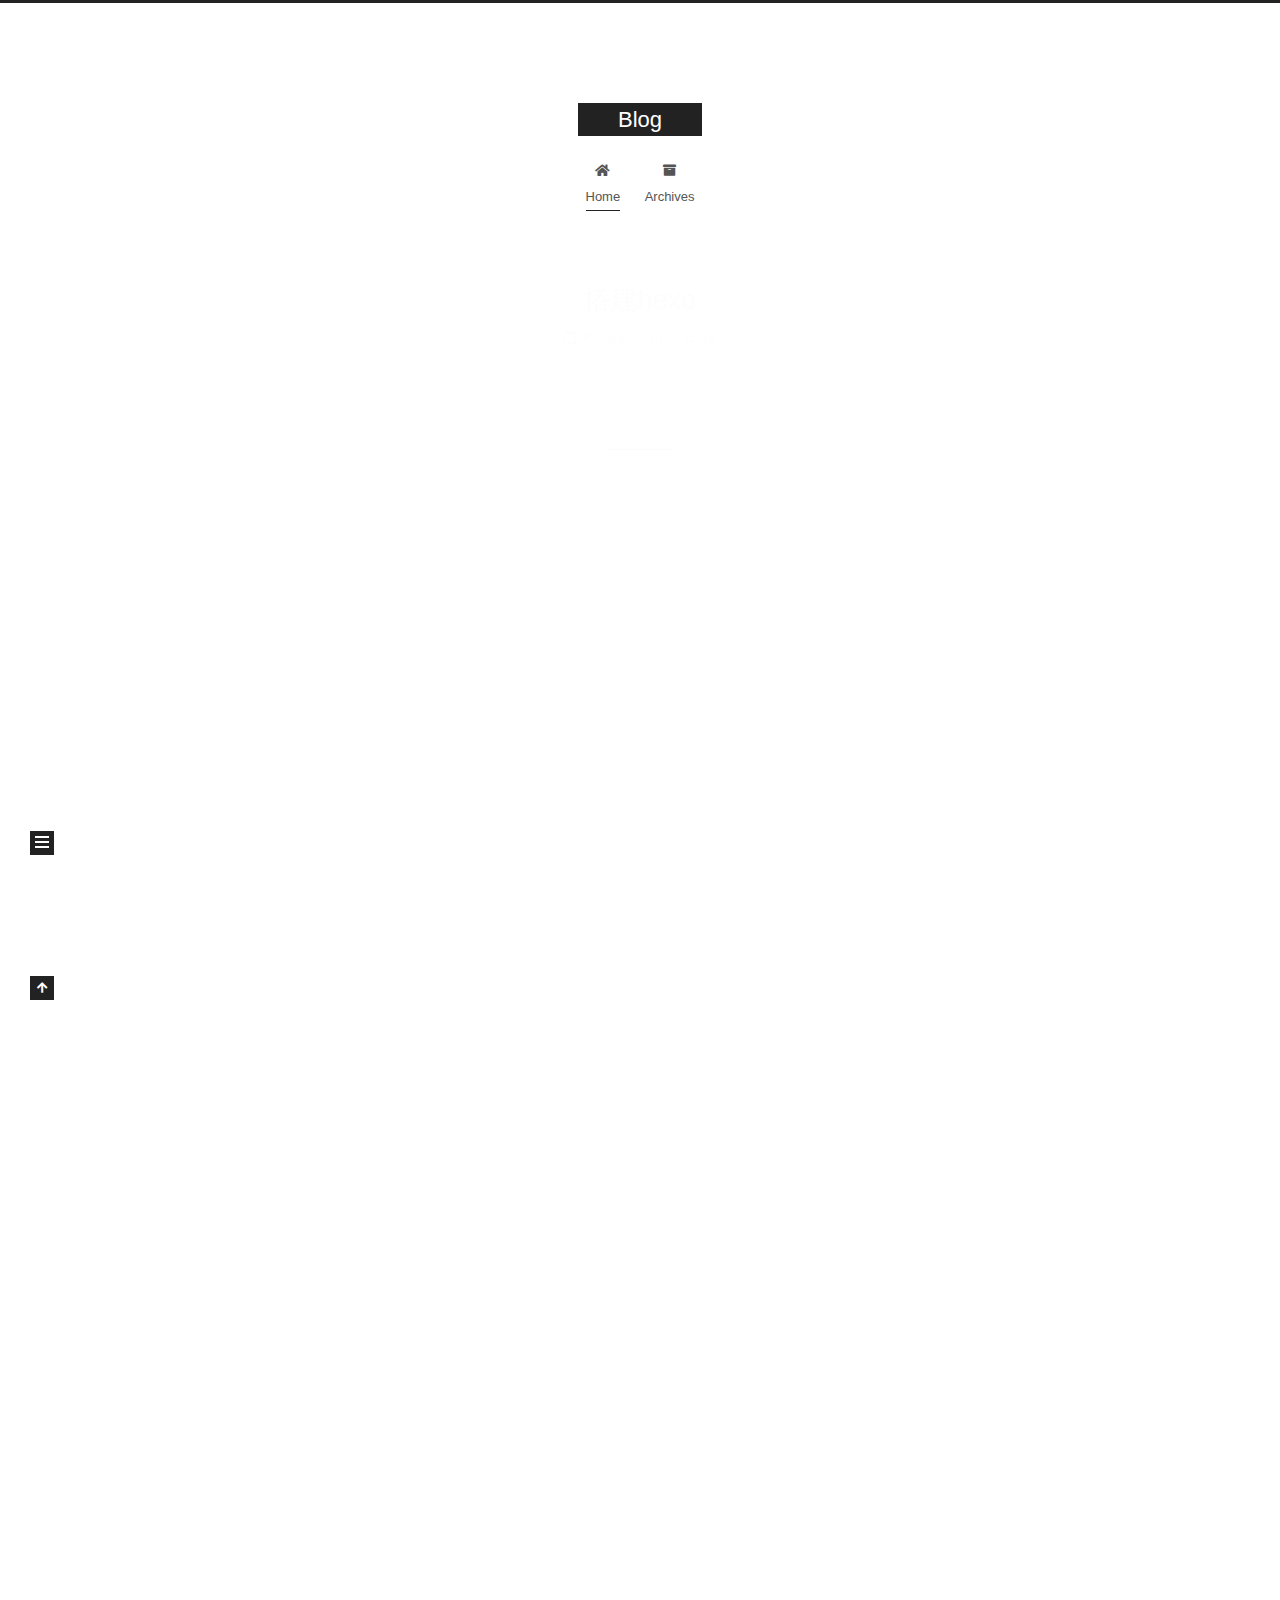
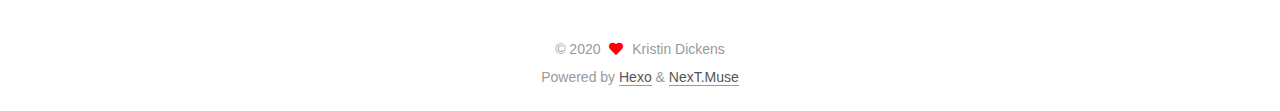
==== commit e1abce5b: "Site updated: 2020-11-14 11:35:31" ====
--- a/index.html
+++ b/index.html
@@ -1,240 +1,246 @@
 <!DOCTYPE html>
-<html>
+<html lang="en">
 <head>
-  <meta charset="utf-8">
-  
-  <meta name="renderer" content="webkit">
-  <meta http-equiv="X-UA-Compatible" content="IE=edge" >
-  <link rel="dns-prefetch" href="http://example.com">
-  <title>Hexo</title>
-  <meta name="viewport" content="width=device-width, initial-scale=1, maximum-scale=1">
+  <meta charset="UTF-8">
+<meta name="viewport" content="width=device-width, initial-scale=1, maximum-scale=2">
+<meta name="theme-color" content="#222">
+<meta name="generator" content="Hexo 5.2.0">
+  <link rel="apple-touch-icon" sizes="180x180" href="/images/apple-touch-icon-next.png">
+  <link rel="icon" type="image/png" sizes="32x32" href="/images/favicon-32x32-next.png">
+  <link rel="icon" type="image/png" sizes="16x16" href="/images/favicon-16x16-next.png">
+  <link rel="mask-icon" href="/images/logo.svg" color="#222">
+
+<link rel="stylesheet" href="/css/main.css">
+
+
+<link rel="stylesheet" href="/lib/font-awesome/css/all.min.css">
+
+<script id="hexo-configurations">
+    var NexT = window.NexT || {};
+    var CONFIG = {"hostname":"example.com","root":"/","scheme":"Muse","version":"7.8.0","exturl":false,"sidebar":{"position":"left","display":"post","padding":18,"offset":12,"onmobile":false},"copycode":{"enable":false,"show_result":false,"style":null},"back2top":{"enable":true,"sidebar":false,"scrollpercent":false},"bookmark":{"enable":false,"color":"#222","save":"auto"},"fancybox":false,"mediumzoom":false,"lazyload":false,"pangu":false,"comments":{"style":"tabs","active":null,"storage":true,"lazyload":false,"nav":null},"algolia":{"hits":{"per_page":10},"labels":{"input_placeholder":"Search for Posts","hits_empty":"We didn't find any results for the search: ${query}","hits_stats":"${hits} results found in ${time} ms"}},"localsearch":{"enable":false,"trigger":"auto","top_n_per_article":1,"unescape":false,"preload":false},"motion":{"enable":true,"async":false,"transition":{"post_block":"fadeIn","post_header":"slideDownIn","post_body":"slideDownIn","coll_header":"slideLeftIn","sidebar":"slideUpIn"}}};
+  </script>
+
   <meta property="og:type" content="website">
-<meta property="og:title" content="Hexo">
+<meta property="og:title" content="Blog">
 <meta property="og:url" content="http://example.com/index.html">
-<meta property="og:site_name" content="Hexo">
+<meta property="og:site_name" content="Blog">
 <meta property="og:locale" content="en_US">
-<meta property="article:author" content="John Doe">
+<meta property="article:author" content="Kristin Dickens">
 <meta name="twitter:card" content="summary">
-  
-    <link rel="alternative" href="/atom.xml" title="Hexo" type="application/atom+xml">
-  
-  
-    <link rel="icon" href="/favicon.png">
-  
-  <link rel="stylesheet" type="text/css" href="/./main.0cf68a.css">
-  <style type="text/css">
-  
-    #container.show {
-      background: linear-gradient(200deg,#a0cfe4,#e8c37e);
-    }
+
+<link rel="canonical" href="http://example.com/">
+
+
+<script id="page-configurations">
+  // https://hexo.io/docs/variables.html
+  CONFIG.page = {
+    sidebar: "",
+    isHome : true,
+    isPost : false,
+    lang   : 'en'
+  };
+</script>
+
+  <title>Blog</title>
+  
+
+
+
+
+
+
+  <noscript>
+  <style>
+  .use-motion .brand,
+  .use-motion .menu-item,
+  .sidebar-inner,
+  .use-motion .post-block,
+  .use-motion .pagination,
+  .use-motion .comments,
+  .use-motion .post-header,
+  .use-motion .post-body,
+  .use-motion .collection-header { opacity: initial; }
+
+  .use-motion .site-title,
+  .use-motion .site-subtitle {
+    opacity: initial;
+    top: initial;
+  }
+
+  .use-motion .logo-line-before i { left: initial; }
+  .use-motion .logo-line-after i { right: initial; }
   </style>
-  
-
-  
-
-<meta name="generator" content="Hexo 5.2.0"></head>
-
-<body>
-  <div id="container" q-class="show:isCtnShow">
-    <canvas id="anm-canvas" class="anm-canvas"></canvas>
-    <div class="left-col" q-class="show:isShow">
-      
-<div class="overlay" style="background: #4d4d4d"></div>
-<div class="intrude-less">
-	<header id="header" class="inner">
-		<a href="/" class="profilepic">
-			<img src="" class="js-avatar">
-		</a>
-		<hgroup>
-		  <h1 class="header-author"><a href="/"></a></h1>
-		</hgroup>
-		
-
-		<nav class="header-menu">
-			<ul>
-			
-				<li><a href="/">主页</a></li>
-	        
-				<li><a href="/tags/%E9%9A%8F%E7%AC%94/">随笔</a></li>
-	        
-			</ul>
-		</nav>
-		<nav class="header-smart-menu">
-    		
-    			
-    			<a q-on="click: openSlider(e, 'innerArchive')" href="javascript:void(0)">所有文章</a>
-    			
+</noscript>
+
+</head>
+
+<body itemscope itemtype="http://schema.org/WebPage">
+  <div class="container use-motion">
+    <div class="headband"></div>
+
+    <header class="header" itemscope itemtype="http://schema.org/WPHeader">
+      <div class="header-inner"><div class="site-brand-container">
+  <div class="site-nav-toggle">
+    <div class="toggle" aria-label="Toggle navigation bar">
+      <span class="toggle-line toggle-line-first"></span>
+      <span class="toggle-line toggle-line-middle"></span>
+      <span class="toggle-line toggle-line-last"></span>
+    </div>
+  </div>
+
+  <div class="site-meta">
+
+    <a href="/" class="brand" rel="start">
+      <span class="logo-line-before"><i></i></span>
+      <h1 class="site-title">Blog</h1>
+      <span class="logo-line-after"><i></i></span>
+    </a>
+  </div>
+
+  <div class="site-nav-right">
+    <div class="toggle popup-trigger">
+    </div>
+  </div>
+</div>
+
+
+
+
+<nav class="site-nav">
+  <ul id="menu" class="main-menu menu">
+        <li class="menu-item menu-item-home">
+
+    <a href="/" rel="section"><i class="fa fa-home fa-fw"></i>Home</a>
+
+  </li>
+        <li class="menu-item menu-item-archives">
+
+    <a href="/archives/" rel="section"><i class="fa fa-archive fa-fw"></i>Archives</a>
+
+  </li>
+  </ul>
+</nav>
+
+
+
+
+</div>
+    </header>
+
+    
+  <div class="back-to-top">
+    <i class="fa fa-arrow-up"></i>
+    <span>0%</span>
+  </div>
+
+
+    <main class="main">
+      <div class="main-inner">
+        <div class="content-wrap">
+          
+
+          <div class="content index posts-expand">
             
-    			
-    			<a q-on="click: openSlider(e, 'friends')" href="javascript:void(0)">友链</a>
-    			
-            
-    			
-    			<a q-on="click: openSlider(e, 'aboutme')" href="javascript:void(0)">关于我</a>
-    			
-            
-		</nav>
-		<nav class="header-nav">
-			<div class="social">
-				
-					<a class="github" target="_blank" href="#" title="github"><i class="icon-github"></i></a>
-		        
-					<a class="weibo" target="_blank" href="#" title="weibo"><i class="icon-weibo"></i></a>
-		        
-					<a class="rss" target="_blank" href="#" title="rss"><i class="icon-rss"></i></a>
-		        
-					<a class="zhihu" target="_blank" href="#" title="zhihu"><i class="icon-zhihu"></i></a>
-		        
-			</div>
-		</nav>
-	</header>		
-</div>
-
+      
+  
+  
+  <article itemscope itemtype="http://schema.org/Article" class="post-block" lang="en">
+    <link itemprop="mainEntityOfPage" href="http://example.com/2020/11/14/%E6%90%AD%E5%BB%BAhexo/">
+
+    <span hidden itemprop="author" itemscope itemtype="http://schema.org/Person">
+      <meta itemprop="image" content="/images/avatar.gif">
+      <meta itemprop="name" content="Kristin Dickens">
+      <meta itemprop="description" content="">
+    </span>
+
+    <span hidden itemprop="publisher" itemscope itemtype="http://schema.org/Organization">
+      <meta itemprop="name" content="Blog">
+    </span>
+      <header class="post-header">
+        <h2 class="post-title" itemprop="name headline">
+          
+            <a href="/2020/11/14/%E6%90%AD%E5%BB%BAhexo/" class="post-title-link" itemprop="url">搭建hexo</a>
+        </h2>
+
+        <div class="post-meta">
+            <span class="post-meta-item">
+              <span class="post-meta-item-icon">
+                <i class="far fa-calendar"></i>
+              </span>
+              <span class="post-meta-item-text">Posted on</span>
+
+              <time title="Created: 2020-11-14 10:32:48" itemprop="dateCreated datePublished" datetime="2020-11-14T10:32:48+08:00">2020-11-14</time>
+            </span>
+
+          
+
+        </div>
+      </header>
+
+    
+    
+    
+    <div class="post-body" itemprop="articleBody">
+
+      
+          
+      
     </div>
-    <div class="mid-col" q-class="show:isShow,hide:isShow|isFalse">
-      
-<nav id="mobile-nav">
-  	<div class="overlay js-overlay" style="background: #4d4d4d"></div>
-	<div class="btnctn js-mobile-btnctn">
-  		<div class="slider-trigger list" q-on="click: openSlider(e)"><i class="icon icon-sort"></i></div>
-	</div>
-	<div class="intrude-less">
-		<header id="header" class="inner">
-			<div class="profilepic">
-				<img src="" class="js-avatar">
-			</div>
-			<hgroup>
-			  <h1 class="header-author js-header-author"></h1>
-			</hgroup>
-			
-			
-			
-				
-			
-				
-			
-			
-			
-			<nav class="header-nav">
-				<div class="social">
-					
-						<a class="github" target="_blank" href="#" title="github"><i class="icon-github"></i></a>
-			        
-						<a class="weibo" target="_blank" href="#" title="weibo"><i class="icon-weibo"></i></a>
-			        
-						<a class="rss" target="_blank" href="#" title="rss"><i class="icon-rss"></i></a>
-			        
-						<a class="zhihu" target="_blank" href="#" title="zhihu"><i class="icon-zhihu"></i></a>
-			        
-				</div>
-			</nav>
-
-			<nav class="header-menu js-header-menu">
-				<ul style="width: 50%">
-				
-				
-					<li style="width: 50%"><a href="/">主页</a></li>
-		        
-					<li style="width: 50%"><a href="/tags/%E9%9A%8F%E7%AC%94/">随笔</a></li>
-		        
-				</ul>
-			</nav>
-		</header>				
-	</div>
-	<div class="mobile-mask" style="display:none" q-show="isShow"></div>
-</nav>
-
-      <div id="wrapper" class="body-wrap">
-        <div class="menu-l">
-          <div class="canvas-wrap">
-            <canvas data-colors="#eaeaea" data-sectionHeight="100" data-contentId="js-content" id="myCanvas1" class="anm-canvas"></canvas>
-          </div>
-          <div id="js-content" class="content-ll">
-            
-  
-    <article id="post-搭建hexo" class="article article-type-post  article-index" itemscope itemprop="blogPost">
-  <div class="article-inner">
-    
-      <header class="article-header">
-        
-  
-    <h1 itemprop="name">
-      <a class="article-title" href="/2020/11/14/%E6%90%AD%E5%BB%BAhexo/">搭建hexo</a>
-    </h1>
-  
-
-        
-        <a href="/2020/11/14/%E6%90%AD%E5%BB%BAhexo/" class="archive-article-date">
-  	<time datetime="2020-11-14T02:32:48.000Z" itemprop="datePublished"><i class="icon-calendar icon"></i>2020-11-14</time>
-</a>
-        
+
+    
+    
+    
+      <footer class="post-footer">
+        <div class="post-eof"></div>
+      </footer>
+  </article>
+  
+  
+  
+
+      
+  
+  
+  <article itemscope itemtype="http://schema.org/Article" class="post-block" lang="en">
+    <link itemprop="mainEntityOfPage" href="http://example.com/2020/11/14/hello-world/">
+
+    <span hidden itemprop="author" itemscope itemtype="http://schema.org/Person">
+      <meta itemprop="image" content="/images/avatar.gif">
+      <meta itemprop="name" content="Kristin Dickens">
+      <meta itemprop="description" content="">
+    </span>
+
+    <span hidden itemprop="publisher" itemscope itemtype="http://schema.org/Organization">
+      <meta itemprop="name" content="Blog">
+    </span>
+      <header class="post-header">
+        <h2 class="post-title" itemprop="name headline">
+          
+            <a href="/2020/11/14/hello-world/" class="post-title-link" itemprop="url">Hello World</a>
+        </h2>
+
+        <div class="post-meta">
+            <span class="post-meta-item">
+              <span class="post-meta-item-icon">
+                <i class="far fa-calendar"></i>
+              </span>
+              <span class="post-meta-item-text">Posted on</span>
+
+              <time title="Created: 2020-11-14 10:00:14" itemprop="dateCreated datePublished" datetime="2020-11-14T10:00:14+08:00">2020-11-14</time>
+            </span>
+
+          
+
+        </div>
       </header>
-    
-    <div class="article-entry" itemprop="articleBody">
-      
-        
-      
-
-      
-    </div>
-    <div class="article-info article-info-index">
-      
-      
-      
-
-      
-        <p class="article-more-link">
-          <a class="article-more-a" href="/2020/11/14/%E6%90%AD%E5%BB%BAhexo/">展开全文 >></a>
-        </p>
-      
-
-      
-      <div class="clearfix"></div>
-    </div>
-  </div>
-</article>
-
-<aside class="wrap-side-operation">
-    <div class="mod-side-operation">
-        
-        <div class="jump-container" id="js-jump-container" style="display:none;">
-            <a href="javascript:void(0)" class="mod-side-operation__jump-to-top">
-                <i class="icon-font icon-back"></i>
-            </a>
-            <div id="js-jump-plan-container" class="jump-plan-container" style="top: -11px;">
-                <i class="icon-font icon-plane jump-plane"></i>
-            </div>
-        </div>
-        
-        
-    </div>
-</aside>
-
-
-
-
-  
-    <article id="post-hello-world" class="article article-type-post  article-index" itemscope itemprop="blogPost">
-  <div class="article-inner">
-    
-      <header class="article-header">
-        
-  
-    <h1 itemprop="name">
-      <a class="article-title" href="/2020/11/14/hello-world/">Hello World</a>
-    </h1>
-  
-
-        
-        <a href="/2020/11/14/hello-world/" class="archive-article-date">
-  	<time datetime="2020-11-14T02:00:14.137Z" itemprop="datePublished"><i class="icon-calendar icon"></i>2020-11-14</time>
-</a>
-        
-      </header>
-    
-    <div class="article-entry" itemprop="articleBody">
-      
-        <p>Welcome to <a target="_blank" rel="noopener" href="https://hexo.io/">Hexo</a>! This is your very first post. Check <a target="_blank" rel="noopener" href="https://hexo.io/docs/">documentation</a> for more info. If you get any problems when using Hexo, you can find the answer in <a target="_blank" rel="noopener" href="https://hexo.io/docs/troubleshooting.html">troubleshooting</a> or you can ask me on <a target="_blank" rel="noopener" href="https://github.com/hexojs/hexo/issues">GitHub</a>.</p>
+
+    
+    
+    
+    <div class="post-body" itemprop="articleBody">
+
+      
+          <p>Welcome to <a target="_blank" rel="noopener" href="https://hexo.io/">Hexo</a>! This is your very first post. Check <a target="_blank" rel="noopener" href="https://hexo.io/docs/">documentation</a> for more info. If you get any problems when using Hexo, you can find the answer in <a target="_blank" rel="noopener" href="https://hexo.io/docs/troubleshooting.html">troubleshooting</a> or you can ask me on <a target="_blank" rel="noopener" href="https://github.com/hexojs/hexo/issues">GitHub</a>.</p>
 <h2 id="Quick-Start"><a href="#Quick-Start" class="headerlink" title="Quick Start"></a>Quick Start</h2><h3 id="Create-a-new-post"><a href="#Create-a-new-post" class="headerlink" title="Create a new post"></a>Create a new post</h3><figure class="highlight bash"><table><tr><td class="gutter"><pre><span class="line">1</span><br></pre></td><td class="code"><pre><span class="line">$ hexo new <span class="string">&quot;My New Post&quot;</span></span><br></pre></td></tr></table></figure>
 
 <p>More info: <a target="_blank" rel="noopener" href="https://hexo.io/docs/writing.html">Writing</a></p>
@@ -249,292 +255,172 @@
 <p>More info: <a target="_blank" rel="noopener" href="https://hexo.io/docs/one-command-deployment.html">Deployment</a></p>
 
       
-
-      
     </div>
-    <div class="article-info article-info-index">
-      
-      
-      
-
-      
-        <p class="article-more-link">
-          <a class="article-more-a" href="/2020/11/14/hello-world/">展开全文 >></a>
-        </p>
-      
-
-      
-      <div class="clearfix"></div>
+
+    
+    
+    
+      <footer class="post-footer">
+        <div class="post-eof"></div>
+      </footer>
+  </article>
+  
+  
+  
+
+
+  
+
+
+
+          </div>
+          
+
+<script>
+  window.addEventListener('tabs:register', () => {
+    let { activeClass } = CONFIG.comments;
+    if (CONFIG.comments.storage) {
+      activeClass = localStorage.getItem('comments_active') || activeClass;
+    }
+    if (activeClass) {
+      let activeTab = document.querySelector(`a[href="#comment-${activeClass}"]`);
+      if (activeTab) {
+        activeTab.click();
+      }
+    }
+  });
+  if (CONFIG.comments.storage) {
+    window.addEventListener('tabs:click', event => {
+      if (!event.target.matches('.tabs-comment .tab-content .tab-pane')) return;
+      let commentClass = event.target.classList[1];
+      localStorage.setItem('comments_active', commentClass);
+    });
+  }
+</script>
+
+        </div>
+          
+  
+  <div class="toggle sidebar-toggle">
+    <span class="toggle-line toggle-line-first"></span>
+    <span class="toggle-line toggle-line-middle"></span>
+    <span class="toggle-line toggle-line-last"></span>
+  </div>
+
+  <aside class="sidebar">
+    <div class="sidebar-inner">
+
+      <ul class="sidebar-nav motion-element">
+        <li class="sidebar-nav-toc">
+          Table of Contents
+        </li>
+        <li class="sidebar-nav-overview">
+          Overview
+        </li>
+      </ul>
+
+      <!--noindex-->
+      <div class="post-toc-wrap sidebar-panel">
+      </div>
+      <!--/noindex-->
+
+      <div class="site-overview-wrap sidebar-panel">
+        <div class="site-author motion-element" itemprop="author" itemscope itemtype="http://schema.org/Person">
+  <p class="site-author-name" itemprop="name">Kristin Dickens</p>
+  <div class="site-description" itemprop="description"></div>
+</div>
+<div class="site-state-wrap motion-element">
+  <nav class="site-state">
+      <div class="site-state-item site-state-posts">
+          <a href="/archives/">
+        
+          <span class="site-state-item-count">2</span>
+          <span class="site-state-item-name">posts</span>
+        </a>
+      </div>
+  </nav>
+</div>
+
+
+
+      </div>
+
     </div>
-  </div>
-</article>
-
-<aside class="wrap-side-operation">
-    <div class="mod-side-operation">
+  </aside>
+  <div id="sidebar-dimmer"></div>
+
+
+      </div>
+    </main>
+
+    <footer class="footer">
+      <div class="footer-inner">
         
-        <div class="jump-container" id="js-jump-container" style="display:none;">
-            <a href="javascript:void(0)" class="mod-side-operation__jump-to-top">
-                <i class="icon-font icon-back"></i>
-            </a>
-            <div id="js-jump-plan-container" class="jump-plan-container" style="top: -11px;">
-                <i class="icon-font icon-plane jump-plane"></i>
-            </div>
-        </div>
+
         
+
+<div class="copyright">
+  
+  &copy; 
+  <span itemprop="copyrightYear">2020</span>
+  <span class="with-love">
+    <i class="fa fa-heart"></i>
+  </span>
+  <span class="author" itemprop="copyrightHolder">Kristin Dickens</span>
+</div>
+  <div class="powered-by">Powered by <a href="https://hexo.io/" class="theme-link" rel="noopener" target="_blank">Hexo</a> & <a href="https://muse.theme-next.org/" class="theme-link" rel="noopener" target="_blank">NexT.Muse</a>
+  </div>
+
         
-    </div>
-</aside>
-
-
-
-
-  
-  
-
-
-          </div>
-        </div>
+
+
+
+
+
+
+
+
       </div>
-      <footer id="footer">
-  <div class="outer">
-    <div id="footer-info">
-    	<div class="footer-left">
-    		&copy; 2020 John Doe
-    	</div>
-      	<div class="footer-right">
-      		<a href="http://hexo.io/" target="_blank">Hexo</a>  Theme <a href="https://github.com/litten/hexo-theme-yilia" target="_blank">Yilia</a> by Litten
-      	</div>
-    </div>
-  </div>
-</footer>
-    </div>
-    <script>
-	var yiliaConfig = {
-		mathjax: false,
-		isHome: true,
-		isPost: false,
-		isArchive: false,
-		isTag: false,
-		isCategory: false,
-		open_in_new: false,
-		toc_hide_index: true,
-		root: "/",
-		innerArchive: true,
-		showTags: false
-	}
-</script>
-
-<script>!function(t){function n(e){if(r[e])return r[e].exports;var i=r[e]={exports:{},id:e,loaded:!1};return t[e].call(i.exports,i,i.exports,n),i.loaded=!0,i.exports}var r={};n.m=t,n.c=r,n.p="./",n(0)}([function(t,n,r){r(195),t.exports=r(191)},function(t,n,r){var e=r(3),i=r(52),o=r(27),u=r(28),c=r(53),f="prototype",a=function(t,n,r){var s,l,h,v,p=t&a.F,d=t&a.G,y=t&a.S,g=t&a.P,b=t&a.B,m=d?e:y?e[n]||(e[n]={}):(e[n]||{})[f],x=d?i:i[n]||(i[n]={}),w=x[f]||(x[f]={});d&&(r=n);for(s in r)l=!p&&m&&void 0!==m[s],h=(l?m:r)[s],v=b&&l?c(h,e):g&&"function"==typeof h?c(Function.call,h):h,m&&u(m,s,h,t&a.U),x[s]!=h&&o(x,s,v),g&&w[s]!=h&&(w[s]=h)};e.core=i,a.F=1,a.G=2,a.S=4,a.P=8,a.B=16,a.W=32,a.U=64,a.R=128,t.exports=a},function(t,n,r){var e=r(6);t.exports=function(t){if(!e(t))throw TypeError(t+" is not an object!");return t}},function(t,n){var r=t.exports="undefined"!=typeof window&&window.Math==Math?window:"undefined"!=typeof self&&self.Math==Math?self:Function("return this")();"number"==typeof __g&&(__g=r)},function(t,n){t.exports=function(t){try{return!!t()}catch(t){return!0}}},function(t,n){var r=t.exports="undefined"!=typeof window&&window.Math==Math?window:"undefined"!=typeof self&&self.Math==Math?self:Function("return this")();"number"==typeof __g&&(__g=r)},function(t,n){t.exports=function(t){return"object"==typeof t?null!==t:"function"==typeof t}},function(t,n,r){var e=r(126)("wks"),i=r(76),o=r(3).Symbol,u="function"==typeof o;(t.exports=function(t){return e[t]||(e[t]=u&&o[t]||(u?o:i)("Symbol."+t))}).store=e},function(t,n){var r={}.hasOwnProperty;t.exports=function(t,n){return r.call(t,n)}},function(t,n,r){var e=r(94),i=r(33);t.exports=function(t){return e(i(t))}},function(t,n,r){t.exports=!r(4)(function(){return 7!=Object.defineProperty({},"a",{get:function(){return 7}}).a})},function(t,n,r){var e=r(2),i=r(167),o=r(50),u=Object.defineProperty;n.f=r(10)?Object.defineProperty:function(t,n,r){if(e(t),n=o(n,!0),e(r),i)try{return u(t,n,r)}catch(t){}if("get"in r||"set"in r)throw TypeError("Accessors not supported!");return"value"in r&&(t[n]=r.value),t}},function(t,n,r){t.exports=!r(18)(function(){return 7!=Object.defineProperty({},"a",{get:function(){return 7}}).a})},function(t,n,r){var e=r(14),i=r(22);t.exports=r(12)?function(t,n,r){return e.f(t,n,i(1,r))}:function(t,n,r){return t[n]=r,t}},function(t,n,r){var e=r(20),i=r(58),o=r(42),u=Object.defineProperty;n.f=r(12)?Object.defineProperty:function(t,n,r){if(e(t),n=o(n,!0),e(r),i)try{return u(t,n,r)}catch(t){}if("get"in r||"set"in r)throw TypeError("Accessors not supported!");return"value"in r&&(t[n]=r.value),t}},function(t,n,r){var e=r(40)("wks"),i=r(23),o=r(5).Symbol,u="function"==typeof o;(t.exports=function(t){return e[t]||(e[t]=u&&o[t]||(u?o:i)("Symbol."+t))}).store=e},function(t,n,r){var e=r(67),i=Math.min;t.exports=function(t){return t>0?i(e(t),9007199254740991):0}},function(t,n,r){var e=r(46);t.exports=function(t){return Object(e(t))}},function(t,n){t.exports=function(t){try{return!!t()}catch(t){return!0}}},function(t,n,r){var e=r(63),i=r(34);t.exports=Object.keys||function(t){return e(t,i)}},function(t,n,r){var e=r(21);t.exports=function(t){if(!e(t))throw TypeError(t+" is not an object!");return t}},function(t,n){t.exports=function(t){return"object"==typeof t?null!==t:"function"==typeof t}},function(t,n){t.exports=function(t,n){return{enumerable:!(1&t),configurable:!(2&t),writable:!(4&t),value:n}}},function(t,n){var r=0,e=Math.random();t.exports=function(t){return"Symbol(".concat(void 0===t?"":t,")_",(++r+e).toString(36))}},function(t,n){var r={}.hasOwnProperty;t.exports=function(t,n){return r.call(t,n)}},function(t,n){var r=t.exports={version:"2.4.0"};"number"==typeof __e&&(__e=r)},function(t,n){t.exports=function(t){if("function"!=typeof t)throw TypeError(t+" is not a function!");return t}},function(t,n,r){var e=r(11),i=r(66);t.exports=r(10)?function(t,n,r){return e.f(t,n,i(1,r))}:function(t,n,r){return t[n]=r,t}},function(t,n,r){var e=r(3),i=r(27),o=r(24),u=r(76)("src"),c="toString",f=Function[c],a=(""+f).split(c);r(52).inspectSource=function(t){return f.call(t)},(t.exports=function(t,n,r,c){var f="function"==typeof r;f&&(o(r,"name")||i(r,"name",n)),t[n]!==r&&(f&&(o(r,u)||i(r,u,t[n]?""+t[n]:a.join(String(n)))),t===e?t[n]=r:c?t[n]?t[n]=r:i(t,n,r):(delete t[n],i(t,n,r)))})(Function.prototype,c,function(){return"function"==typeof this&&this[u]||f.call(this)})},function(t,n,r){var e=r(1),i=r(4),o=r(46),u=function(t,n,r,e){var i=String(o(t)),u="<"+n;return""!==r&&(u+=" "+r+'="'+String(e).replace(/"/g,"&quot;")+'"'),u+">"+i+"</"+n+">"};t.exports=function(t,n){var r={};r[t]=n(u),e(e.P+e.F*i(function(){var n=""[t]('"');return n!==n.toLowerCase()||n.split('"').length>3}),"String",r)}},function(t,n,r){var e=r(115),i=r(46);t.exports=function(t){return e(i(t))}},function(t,n,r){var e=r(116),i=r(66),o=r(30),u=r(50),c=r(24),f=r(167),a=Object.getOwnPropertyDescriptor;n.f=r(10)?a:function(t,n){if(t=o(t),n=u(n,!0),f)try{return a(t,n)}catch(t){}if(c(t,n))return i(!e.f.call(t,n),t[n])}},function(t,n,r){var e=r(24),i=r(17),o=r(145)("IE_PROTO"),u=Object.prototype;t.exports=Object.getPrototypeOf||function(t){return t=i(t),e(t,o)?t[o]:"function"==typeof t.constructor&&t instanceof t.constructor?t.constructor.prototype:t instanceof Object?u:null}},function(t,n){t.exports=function(t){if(void 0==t)throw TypeError("Can't call method on  "+t);return t}},function(t,n){t.exports="constructor,hasOwnProperty,isPrototypeOf,propertyIsEnumerable,toLocaleString,toString,valueOf".split(",")},function(t,n){t.exports={}},function(t,n){t.exports=!0},function(t,n){n.f={}.propertyIsEnumerable},function(t,n,r){var e=r(14).f,i=r(8),o=r(15)("toStringTag");t.exports=function(t,n,r){t&&!i(t=r?t:t.prototype,o)&&e(t,o,{configurable:!0,value:n})}},function(t,n,r){var e=r(40)("keys"),i=r(23);t.exports=function(t){return e[t]||(e[t]=i(t))}},function(t,n,r){var e=r(5),i="__core-js_shared__",o=e[i]||(e[i]={});t.exports=function(t){return o[t]||(o[t]={})}},function(t,n){var r=Math.ceil,e=Math.floor;t.exports=function(t){return isNaN(t=+t)?0:(t>0?e:r)(t)}},function(t,n,r){var e=r(21);t.exports=function(t,n){if(!e(t))return t;var r,i;if(n&&"function"==typeof(r=t.toString)&&!e(i=r.call(t)))return i;if("function"==typeof(r=t.valueOf)&&!e(i=r.call(t)))return i;if(!n&&"function"==typeof(r=t.toString)&&!e(i=r.call(t)))return i;throw TypeError("Can't convert object to primitive value")}},function(t,n,r){var e=r(5),i=r(25),o=r(36),u=r(44),c=r(14).f;t.exports=function(t){var n=i.Symbol||(i.Symbol=o?{}:e.Symbol||{});"_"==t.charAt(0)||t in n||c(n,t,{value:u.f(t)})}},function(t,n,r){n.f=r(15)},function(t,n){var r={}.toString;t.exports=function(t){return r.call(t).slice(8,-1)}},function(t,n){t.exports=function(t){if(void 0==t)throw TypeError("Can't call method on  "+t);return t}},function(t,n,r){var e=r(4);t.exports=function(t,n){return!!t&&e(function(){n?t.call(null,function(){},1):t.call(null)})}},function(t,n,r){var e=r(53),i=r(115),o=r(17),u=r(16),c=r(203);t.exports=function(t,n){var r=1==t,f=2==t,a=3==t,s=4==t,l=6==t,h=5==t||l,v=n||c;return function(n,c,p){for(var d,y,g=o(n),b=i(g),m=e(c,p,3),x=u(b.length),w=0,S=r?v(n,x):f?v(n,0):void 0;x>w;w++)if((h||w in b)&&(d=b[w],y=m(d,w,g),t))if(r)S[w]=y;else if(y)switch(t){case 3:return!0;case 5:return d;case 6:return w;case 2:S.push(d)}else if(s)return!1;return l?-1:a||s?s:S}}},function(t,n,r){var e=r(1),i=r(52),o=r(4);t.exports=function(t,n){var r=(i.Object||{})[t]||Object[t],u={};u[t]=n(r),e(e.S+e.F*o(function(){r(1)}),"Object",u)}},function(t,n,r){var e=r(6);t.exports=function(t,n){if(!e(t))return t;var r,i;if(n&&"function"==typeof(r=t.toString)&&!e(i=r.call(t)))return i;if("function"==typeof(r=t.valueOf)&&!e(i=r.call(t)))return i;if(!n&&"function"==typeof(r=t.toString)&&!e(i=r.call(t)))return i;throw TypeError("Can't convert object to primitive value")}},function(t,n,r){var e=r(5),i=r(25),o=r(91),u=r(13),c="prototype",f=function(t,n,r){var a,s,l,h=t&f.F,v=t&f.G,p=t&f.S,d=t&f.P,y=t&f.B,g=t&f.W,b=v?i:i[n]||(i[n]={}),m=b[c],x=v?e:p?e[n]:(e[n]||{})[c];v&&(r=n);for(a in r)(s=!h&&x&&void 0!==x[a])&&a in b||(l=s?x[a]:r[a],b[a]=v&&"function"!=typeof x[a]?r[a]:y&&s?o(l,e):g&&x[a]==l?function(t){var n=function(n,r,e){if(this instanceof t){switch(arguments.length){case 0:return new t;case 1:return new t(n);case 2:return new t(n,r)}return new t(n,r,e)}return t.apply(this,arguments)};return n[c]=t[c],n}(l):d&&"function"==typeof l?o(Function.call,l):l,d&&((b.virtual||(b.virtual={}))[a]=l,t&f.R&&m&&!m[a]&&u(m,a,l)))};f.F=1,f.G=2,f.S=4,f.P=8,f.B=16,f.W=32,f.U=64,f.R=128,t.exports=f},function(t,n){var r=t.exports={version:"2.4.0"};"number"==typeof __e&&(__e=r)},function(t,n,r){var e=r(26);t.exports=function(t,n,r){if(e(t),void 0===n)return t;switch(r){case 1:return function(r){return t.call(n,r)};case 2:return function(r,e){return t.call(n,r,e)};case 3:return function(r,e,i){return t.call(n,r,e,i)}}return function(){return t.apply(n,arguments)}}},function(t,n,r){var e=r(183),i=r(1),o=r(126)("metadata"),u=o.store||(o.store=new(r(186))),c=function(t,n,r){var i=u.get(t);if(!i){if(!r)return;u.set(t,i=new e)}var o=i.get(n);if(!o){if(!r)return;i.set(n,o=new e)}return o},f=function(t,n,r){var e=c(n,r,!1);return void 0!==e&&e.has(t)},a=function(t,n,r){var e=c(n,r,!1);return void 0===e?void 0:e.get(t)},s=function(t,n,r,e){c(r,e,!0).set(t,n)},l=function(t,n){var r=c(t,n,!1),e=[];return r&&r.forEach(function(t,n){e.push(n)}),e},h=function(t){return void 0===t||"symbol"==typeof t?t:String(t)},v=function(t){i(i.S,"Reflect",t)};t.exports={store:u,map:c,has:f,get:a,set:s,keys:l,key:h,exp:v}},function(t,n,r){"use strict";if(r(10)){var e=r(69),i=r(3),o=r(4),u=r(1),c=r(127),f=r(152),a=r(53),s=r(68),l=r(66),h=r(27),v=r(73),p=r(67),d=r(16),y=r(75),g=r(50),b=r(24),m=r(180),x=r(114),w=r(6),S=r(17),_=r(137),O=r(70),E=r(32),P=r(71).f,j=r(154),F=r(76),M=r(7),A=r(48),N=r(117),T=r(146),I=r(155),k=r(80),L=r(123),R=r(74),C=r(130),D=r(160),U=r(11),W=r(31),G=U.f,B=W.f,V=i.RangeError,z=i.TypeError,q=i.Uint8Array,K="ArrayBuffer",J="Shared"+K,Y="BYTES_PER_ELEMENT",H="prototype",$=Array[H],X=f.ArrayBuffer,Q=f.DataView,Z=A(0),tt=A(2),nt=A(3),rt=A(4),et=A(5),it=A(6),ot=N(!0),ut=N(!1),ct=I.values,ft=I.keys,at=I.entries,st=$.lastIndexOf,lt=$.reduce,ht=$.reduceRight,vt=$.join,pt=$.sort,dt=$.slice,yt=$.toString,gt=$.toLocaleString,bt=M("iterator"),mt=M("toStringTag"),xt=F("typed_constructor"),wt=F("def_constructor"),St=c.CONSTR,_t=c.TYPED,Ot=c.VIEW,Et="Wrong length!",Pt=A(1,function(t,n){return Tt(T(t,t[wt]),n)}),jt=o(function(){return 1===new q(new Uint16Array([1]).buffer)[0]}),Ft=!!q&&!!q[H].set&&o(function(){new q(1).set({})}),Mt=function(t,n){if(void 0===t)throw z(Et);var r=+t,e=d(t);if(n&&!m(r,e))throw V(Et);return e},At=function(t,n){var r=p(t);if(r<0||r%n)throw V("Wrong offset!");return r},Nt=function(t){if(w(t)&&_t in t)return t;throw z(t+" is not a typed array!")},Tt=function(t,n){if(!(w(t)&&xt in t))throw z("It is not a typed array constructor!");return new t(n)},It=function(t,n){return kt(T(t,t[wt]),n)},kt=function(t,n){for(var r=0,e=n.length,i=Tt(t,e);e>r;)i[r]=n[r++];return i},Lt=function(t,n,r){G(t,n,{get:function(){return this._d[r]}})},Rt=function(t){var n,r,e,i,o,u,c=S(t),f=arguments.length,s=f>1?arguments[1]:void 0,l=void 0!==s,h=j(c);if(void 0!=h&&!_(h)){for(u=h.call(c),e=[],n=0;!(o=u.next()).done;n++)e.push(o.value);c=e}for(l&&f>2&&(s=a(s,arguments[2],2)),n=0,r=d(c.length),i=Tt(this,r);r>n;n++)i[n]=l?s(c[n],n):c[n];return i},Ct=function(){for(var t=0,n=arguments.length,r=Tt(this,n);n>t;)r[t]=arguments[t++];return r},Dt=!!q&&o(function(){gt.call(new q(1))}),Ut=function(){return gt.apply(Dt?dt.call(Nt(this)):Nt(this),arguments)},Wt={copyWithin:function(t,n){return D.call(Nt(this),t,n,arguments.length>2?arguments[2]:void 0)},every:function(t){return rt(Nt(this),t,arguments.length>1?arguments[1]:void 0)},fill:function(t){return C.apply(Nt(this),arguments)},filter:function(t){return It(this,tt(Nt(this),t,arguments.length>1?arguments[1]:void 0))},find:function(t){return et(Nt(this),t,arguments.length>1?arguments[1]:void 0)},findIndex:function(t){return it(Nt(this),t,arguments.length>1?arguments[1]:void 0)},forEach:function(t){Z(Nt(this),t,arguments.length>1?arguments[1]:void 0)},indexOf:function(t){return ut(Nt(this),t,arguments.length>1?arguments[1]:void 0)},includes:function(t){return ot(Nt(this),t,arguments.length>1?arguments[1]:void 0)},join:function(t){return vt.apply(Nt(this),arguments)},lastIndexOf:function(t){return st.apply(Nt(this),arguments)},map:function(t){return Pt(Nt(this),t,arguments.length>1?arguments[1]:void 0)},reduce:function(t){return lt.apply(Nt(this),arguments)},reduceRight:function(t){return ht.apply(Nt(this),arguments)},reverse:function(){for(var t,n=this,r=Nt(n).length,e=Math.floor(r/2),i=0;i<e;)t=n[i],n[i++]=n[--r],n[r]=t;return n},some:function(t){return nt(Nt(this),t,arguments.length>1?arguments[1]:void 0)},sort:function(t){return pt.call(Nt(this),t)},subarray:function(t,n){var r=Nt(this),e=r.length,i=y(t,e);return new(T(r,r[wt]))(r.buffer,r.byteOffset+i*r.BYTES_PER_ELEMENT,d((void 0===n?e:y(n,e))-i))}},Gt=function(t,n){return It(this,dt.call(Nt(this),t,n))},Bt=function(t){Nt(this);var n=At(arguments[1],1),r=this.length,e=S(t),i=d(e.length),o=0;if(i+n>r)throw V(Et);for(;o<i;)this[n+o]=e[o++]},Vt={entries:function(){return at.call(Nt(this))},keys:function(){return ft.call(Nt(this))},values:function(){return ct.call(Nt(this))}},zt=function(t,n){return w(t)&&t[_t]&&"symbol"!=typeof n&&n in t&&String(+n)==String(n)},qt=function(t,n){return zt(t,n=g(n,!0))?l(2,t[n]):B(t,n)},Kt=function(t,n,r){return!(zt(t,n=g(n,!0))&&w(r)&&b(r,"value"))||b(r,"get")||b(r,"set")||r.configurable||b(r,"writable")&&!r.writable||b(r,"enumerable")&&!r.enumerable?G(t,n,r):(t[n]=r.value,t)};St||(W.f=qt,U.f=Kt),u(u.S+u.F*!St,"Object",{getOwnPropertyDescriptor:qt,defineProperty:Kt}),o(function(){yt.call({})})&&(yt=gt=function(){return vt.call(this)});var Jt=v({},Wt);v(Jt,Vt),h(Jt,bt,Vt.values),v(Jt,{slice:Gt,set:Bt,constructor:function(){},toString:yt,toLocaleString:Ut}),Lt(Jt,"buffer","b"),Lt(Jt,"byteOffset","o"),Lt(Jt,"byteLength","l"),Lt(Jt,"length","e"),G(Jt,mt,{get:function(){return this[_t]}}),t.exports=function(t,n,r,f){f=!!f;var a=t+(f?"Clamped":"")+"Array",l="Uint8Array"!=a,v="get"+t,p="set"+t,y=i[a],g=y||{},b=y&&E(y),m=!y||!c.ABV,S={},_=y&&y[H],j=function(t,r){var e=t._d;return e.v[v](r*n+e.o,jt)},F=function(t,r,e){var i=t._d;f&&(e=(e=Math.round(e))<0?0:e>255?255:255&e),i.v[p](r*n+i.o,e,jt)},M=function(t,n){G(t,n,{get:function(){return j(this,n)},set:function(t){return F(this,n,t)},enumerable:!0})};m?(y=r(function(t,r,e,i){s(t,y,a,"_d");var o,u,c,f,l=0,v=0;if(w(r)){if(!(r instanceof X||(f=x(r))==K||f==J))return _t in r?kt(y,r):Rt.call(y,r);o=r,v=At(e,n);var p=r.byteLength;if(void 0===i){if(p%n)throw V(Et);if((u=p-v)<0)throw V(Et)}else if((u=d(i)*n)+v>p)throw V(Et);c=u/n}else c=Mt(r,!0),u=c*n,o=new X(u);for(h(t,"_d",{b:o,o:v,l:u,e:c,v:new Q(o)});l<c;)M(t,l++)}),_=y[H]=O(Jt),h(_,"constructor",y)):L(function(t){new y(null),new y(t)},!0)||(y=r(function(t,r,e,i){s(t,y,a);var o;return w(r)?r instanceof X||(o=x(r))==K||o==J?void 0!==i?new g(r,At(e,n),i):void 0!==e?new g(r,At(e,n)):new g(r):_t in r?kt(y,r):Rt.call(y,r):new g(Mt(r,l))}),Z(b!==Function.prototype?P(g).concat(P(b)):P(g),function(t){t in y||h(y,t,g[t])}),y[H]=_,e||(_.constructor=y));var A=_[bt],N=!!A&&("values"==A.name||void 0==A.name),T=Vt.values;h(y,xt,!0),h(_,_t,a),h(_,Ot,!0),h(_,wt,y),(f?new y(1)[mt]==a:mt in _)||G(_,mt,{get:function(){return a}}),S[a]=y,u(u.G+u.W+u.F*(y!=g),S),u(u.S,a,{BYTES_PER_ELEMENT:n,from:Rt,of:Ct}),Y in _||h(_,Y,n),u(u.P,a,Wt),R(a),u(u.P+u.F*Ft,a,{set:Bt}),u(u.P+u.F*!N,a,Vt),u(u.P+u.F*(_.toString!=yt),a,{toString:yt}),u(u.P+u.F*o(function(){new y(1).slice()}),a,{slice:Gt}),u(u.P+u.F*(o(function(){return[1,2].toLocaleString()!=new y([1,2]).toLocaleString()})||!o(function(){_.toLocaleString.call([1,2])})),a,{toLocaleString:Ut}),k[a]=N?A:T,e||N||h(_,bt,T)}}else t.exports=function(){}},function(t,n){var r={}.toString;t.exports=function(t){return r.call(t).slice(8,-1)}},function(t,n,r){var e=r(21),i=r(5).document,o=e(i)&&e(i.createElement);t.exports=function(t){return o?i.createElement(t):{}}},function(t,n,r){t.exports=!r(12)&&!r(18)(function(){return 7!=Object.defineProperty(r(57)("div"),"a",{get:function(){return 7}}).a})},function(t,n,r){"use strict";var e=r(36),i=r(51),o=r(64),u=r(13),c=r(8),f=r(35),a=r(96),s=r(38),l=r(103),h=r(15)("iterator"),v=!([].keys&&"next"in[].keys()),p="keys",d="values",y=function(){return this};t.exports=function(t,n,r,g,b,m,x){a(r,n,g);var w,S,_,O=function(t){if(!v&&t in F)return F[t];switch(t){case p:case d:return function(){return new r(this,t)}}return function(){return new r(this,t)}},E=n+" Iterator",P=b==d,j=!1,F=t.prototype,M=F[h]||F["@@iterator"]||b&&F[b],A=M||O(b),N=b?P?O("entries"):A:void 0,T="Array"==n?F.entries||M:M;if(T&&(_=l(T.call(new t)))!==Object.prototype&&(s(_,E,!0),e||c(_,h)||u(_,h,y)),P&&M&&M.name!==d&&(j=!0,A=function(){return M.call(this)}),e&&!x||!v&&!j&&F[h]||u(F,h,A),f[n]=A,f[E]=y,b)if(w={values:P?A:O(d),keys:m?A:O(p),entries:N},x)for(S in w)S in F||o(F,S,w[S]);else i(i.P+i.F*(v||j),n,w);return w}},function(t,n,r){var e=r(20),i=r(100),o=r(34),u=r(39)("IE_PROTO"),c=function(){},f="prototype",a=function(){var t,n=r(57)("iframe"),e=o.length;for(n.style.display="none",r(93).appendChild(n),n.src="javascript:",t=n.contentWindow.document,t.open(),t.write("<script>document.F=Object<\/script>"),t.close(),a=t.F;e--;)delete a[f][o[e]];return a()};t.exports=Object.create||function(t,n){var r;return null!==t?(c[f]=e(t),r=new c,c[f]=null,r[u]=t):r=a(),void 0===n?r:i(r,n)}},function(t,n,r){var e=r(63),i=r(34).concat("length","prototype");n.f=Object.getOwnPropertyNames||function(t){return e(t,i)}},function(t,n){n.f=Object.getOwnPropertySymbols},function(t,n,r){var e=r(8),i=r(9),o=r(90)(!1),u=r(39)("IE_PROTO");t.exports=function(t,n){var r,c=i(t),f=0,a=[];for(r in c)r!=u&&e(c,r)&&a.push(r);for(;n.length>f;)e(c,r=n[f++])&&(~o(a,r)||a.push(r));return a}},function(t,n,r){t.exports=r(13)},function(t,n,r){var e=r(76)("meta"),i=r(6),o=r(24),u=r(11).f,c=0,f=Object.isExtensible||function(){return!0},a=!r(4)(function(){return f(Object.preventExtensions({}))}),s=function(t){u(t,e,{value:{i:"O"+ ++c,w:{}}})},l=function(t,n){if(!i(t))return"symbol"==typeof t?t:("string"==typeof t?"S":"P")+t;if(!o(t,e)){if(!f(t))return"F";if(!n)return"E";s(t)}return t[e].i},h=function(t,n){if(!o(t,e)){if(!f(t))return!0;if(!n)return!1;s(t)}return t[e].w},v=function(t){return a&&p.NEED&&f(t)&&!o(t,e)&&s(t),t},p=t.exports={KEY:e,NEED:!1,fastKey:l,getWeak:h,onFreeze:v}},function(t,n){t.exports=function(t,n){return{enumerable:!(1&t),configurable:!(2&t),writable:!(4&t),value:n}}},function(t,n){var r=Math.ceil,e=Math.floor;t.exports=function(t){return isNaN(t=+t)?0:(t>0?e:r)(t)}},function(t,n){t.exports=function(t,n,r,e){if(!(t instanceof n)||void 0!==e&&e in t)throw TypeError(r+": incorrect invocation!");return t}},function(t,n){t.exports=!1},function(t,n,r){var e=r(2),i=r(173),o=r(133),u=r(145)("IE_PROTO"),c=function(){},f="prototype",a=function(){var t,n=r(132)("iframe"),e=o.length;for(n.style.display="none",r(135).appendChild(n),n.src="javascript:",t=n.contentWindow.document,t.open(),t.write("<script>document.F=Object<\/script>"),t.close(),a=t.F;e--;)delete a[f][o[e]];return a()};t.exports=Object.create||function(t,n){var r;return null!==t?(c[f]=e(t),r=new c,c[f]=null,r[u]=t):r=a(),void 0===n?r:i(r,n)}},function(t,n,r){var e=r(175),i=r(133).concat("length","prototype");n.f=Object.getOwnPropertyNames||function(t){return e(t,i)}},function(t,n,r){var e=r(175),i=r(133);t.exports=Object.keys||function(t){return e(t,i)}},function(t,n,r){var e=r(28);t.exports=function(t,n,r){for(var i in n)e(t,i,n[i],r);return t}},function(t,n,r){"use strict";var e=r(3),i=r(11),o=r(10),u=r(7)("species");t.exports=function(t){var n=e[t];o&&n&&!n[u]&&i.f(n,u,{configurable:!0,get:function(){return this}})}},function(t,n,r){var e=r(67),i=Math.max,o=Math.min;t.exports=function(t,n){return t=e(t),t<0?i(t+n,0):o(t,n)}},function(t,n){var r=0,e=Math.random();t.exports=function(t){return"Symbol(".concat(void 0===t?"":t,")_",(++r+e).toString(36))}},function(t,n,r){var e=r(33);t.exports=function(t){return Object(e(t))}},function(t,n,r){var e=r(7)("unscopables"),i=Array.prototype;void 0==i[e]&&r(27)(i,e,{}),t.exports=function(t){i[e][t]=!0}},function(t,n,r){var e=r(53),i=r(169),o=r(137),u=r(2),c=r(16),f=r(154),a={},s={},n=t.exports=function(t,n,r,l,h){var v,p,d,y,g=h?function(){return t}:f(t),b=e(r,l,n?2:1),m=0;if("function"!=typeof g)throw TypeError(t+" is not iterable!");if(o(g)){for(v=c(t.length);v>m;m++)if((y=n?b(u(p=t[m])[0],p[1]):b(t[m]))===a||y===s)return y}else for(d=g.call(t);!(p=d.next()).done;)if((y=i(d,b,p.value,n))===a||y===s)return y};n.BREAK=a,n.RETURN=s},function(t,n){t.exports={}},function(t,n,r){var e=r(11).f,i=r(24),o=r(7)("toStringTag");t.exports=function(t,n,r){t&&!i(t=r?t:t.prototype,o)&&e(t,o,{configurable:!0,value:n})}},function(t,n,r){var e=r(1),i=r(46),o=r(4),u=r(150),c="["+u+"]",f="​-",a=RegExp("^"+c+c+"*"),s=RegExp(c+c+"*$"),l=function(t,n,r){var i={},c=o(function(){return!!u[t]()||f[t]()!=f}),a=i[t]=c?n(h):u[t];r&&(i[r]=a),e(e.P+e.F*c,"String",i)},h=l.trim=function(t,n){return t=String(i(t)),1&n&&(t=t.replace(a,"")),2&n&&(t=t.replace(s,"")),t};t.exports=l},function(t,n,r){t.exports={default:r(86),__esModule:!0}},function(t,n,r){t.exports={default:r(87),__esModule:!0}},function(t,n,r){"use strict";function e(t){return t&&t.__esModule?t:{default:t}}n.__esModule=!0;var i=r(84),o=e(i),u=r(83),c=e(u),f="function"==typeof c.default&&"symbol"==typeof o.default?function(t){return typeof t}:function(t){return t&&"function"==typeof c.default&&t.constructor===c.default&&t!==c.default.prototype?"symbol":typeof t};n.default="function"==typeof c.default&&"symbol"===f(o.default)?function(t){return void 0===t?"undefined":f(t)}:function(t){return t&&"function"==typeof c.default&&t.constructor===c.default&&t!==c.default.prototype?"symbol":void 0===t?"undefined":f(t)}},function(t,n,r){r(110),r(108),r(111),r(112),t.exports=r(25).Symbol},function(t,n,r){r(109),r(113),t.exports=r(44).f("iterator")},function(t,n){t.exports=function(t){if("function"!=typeof t)throw TypeError(t+" is not a function!");return t}},function(t,n){t.exports=function(){}},function(t,n,r){var e=r(9),i=r(106),o=r(105);t.exports=function(t){return function(n,r,u){var c,f=e(n),a=i(f.length),s=o(u,a);if(t&&r!=r){for(;a>s;)if((c=f[s++])!=c)return!0}else for(;a>s;s++)if((t||s in f)&&f[s]===r)return t||s||0;return!t&&-1}}},function(t,n,r){var e=r(88);t.exports=function(t,n,r){if(e(t),void 0===n)return t;switch(r){case 1:return function(r){return t.call(n,r)};case 2:return function(r,e){return t.call(n,r,e)};case 3:return function(r,e,i){return t.call(n,r,e,i)}}return function(){return t.apply(n,arguments)}}},function(t,n,r){var e=r(19),i=r(62),o=r(37);t.exports=function(t){var n=e(t),r=i.f;if(r)for(var u,c=r(t),f=o.f,a=0;c.length>a;)f.call(t,u=c[a++])&&n.push(u);return n}},function(t,n,r){t.exports=r(5).document&&document.documentElement},function(t,n,r){var e=r(56);t.exports=Object("z").propertyIsEnumerable(0)?Object:function(t){return"String"==e(t)?t.split(""):Object(t)}},function(t,n,r){var e=r(56);t.exports=Array.isArray||function(t){return"Array"==e(t)}},function(t,n,r){"use strict";var e=r(60),i=r(22),o=r(38),u={};r(13)(u,r(15)("iterator"),function(){return this}),t.exports=function(t,n,r){t.prototype=e(u,{next:i(1,r)}),o(t,n+" Iterator")}},function(t,n){t.exports=function(t,n){return{value:n,done:!!t}}},function(t,n,r){var e=r(19),i=r(9);t.exports=function(t,n){for(var r,o=i(t),u=e(o),c=u.length,f=0;c>f;)if(o[r=u[f++]]===n)return r}},function(t,n,r){var e=r(23)("meta"),i=r(21),o=r(8),u=r(14).f,c=0,f=Object.isExtensible||function(){return!0},a=!r(18)(function(){return f(Object.preventExtensions({}))}),s=function(t){u(t,e,{value:{i:"O"+ ++c,w:{}}})},l=function(t,n){if(!i(t))return"symbol"==typeof t?t:("string"==typeof t?"S":"P")+t;if(!o(t,e)){if(!f(t))return"F";if(!n)return"E";s(t)}return t[e].i},h=function(t,n){if(!o(t,e)){if(!f(t))return!0;if(!n)return!1;s(t)}return t[e].w},v=function(t){return a&&p.NEED&&f(t)&&!o(t,e)&&s(t),t},p=t.exports={KEY:e,NEED:!1,fastKey:l,getWeak:h,onFreeze:v}},function(t,n,r){var e=r(14),i=r(20),o=r(19);t.exports=r(12)?Object.defineProperties:function(t,n){i(t);for(var r,u=o(n),c=u.length,f=0;c>f;)e.f(t,r=u[f++],n[r]);return t}},function(t,n,r){var e=r(37),i=r(22),o=r(9),u=r(42),c=r(8),f=r(58),a=Object.getOwnPropertyDescriptor;n.f=r(12)?a:function(t,n){if(t=o(t),n=u(n,!0),f)try{return a(t,n)}catch(t){}if(c(t,n))return i(!e.f.call(t,n),t[n])}},function(t,n,r){var e=r(9),i=r(61).f,o={}.toString,u="object"==typeof window&&window&&Object.getOwnPropertyNames?Object.getOwnPropertyNames(window):[],c=function(t){try{return i(t)}catch(t){return u.slice()}};t.exports.f=function(t){return u&&"[object Window]"==o.call(t)?c(t):i(e(t))}},function(t,n,r){var e=r(8),i=r(77),o=r(39)("IE_PROTO"),u=Object.prototype;t.exports=Object.getPrototypeOf||function(t){return t=i(t),e(t,o)?t[o]:"function"==typeof t.constructor&&t instanceof t.constructor?t.constructor.prototype:t instanceof Object?u:null}},function(t,n,r){var e=r(41),i=r(33);t.exports=function(t){return function(n,r){var o,u,c=String(i(n)),f=e(r),a=c.length;return f<0||f>=a?t?"":void 0:(o=c.charCodeAt(f),o<55296||o>56319||f+1===a||(u=c.charCodeAt(f+1))<56320||u>57343?t?c.charAt(f):o:t?c.slice(f,f+2):u-56320+(o-55296<<10)+65536)}}},function(t,n,r){var e=r(41),i=Math.max,o=Math.min;t.exports=function(t,n){return t=e(t),t<0?i(t+n,0):o(t,n)}},function(t,n,r){var e=r(41),i=Math.min;t.exports=function(t){return t>0?i(e(t),9007199254740991):0}},function(t,n,r){"use strict";var e=r(89),i=r(97),o=r(35),u=r(9);t.exports=r(59)(Array,"Array",function(t,n){this._t=u(t),this._i=0,this._k=n},function(){var t=this._t,n=this._k,r=this._i++;return!t||r>=t.length?(this._t=void 0,i(1)):"keys"==n?i(0,r):"values"==n?i(0,t[r]):i(0,[r,t[r]])},"values"),o.Arguments=o.Array,e("keys"),e("values"),e("entries")},function(t,n){},function(t,n,r){"use strict";var e=r(104)(!0);r(59)(String,"String",function(t){this._t=String(t),this._i=0},function(){var t,n=this._t,r=this._i;return r>=n.length?{value:void 0,done:!0}:(t=e(n,r),this._i+=t.length,{value:t,done:!1})})},function(t,n,r){"use strict";var e=r(5),i=r(8),o=r(12),u=r(51),c=r(64),f=r(99).KEY,a=r(18),s=r(40),l=r(38),h=r(23),v=r(15),p=r(44),d=r(43),y=r(98),g=r(92),b=r(95),m=r(20),x=r(9),w=r(42),S=r(22),_=r(60),O=r(102),E=r(101),P=r(14),j=r(19),F=E.f,M=P.f,A=O.f,N=e.Symbol,T=e.JSON,I=T&&T.stringify,k="prototype",L=v("_hidden"),R=v("toPrimitive"),C={}.propertyIsEnumerable,D=s("symbol-registry"),U=s("symbols"),W=s("op-symbols"),G=Object[k],B="function"==typeof N,V=e.QObject,z=!V||!V[k]||!V[k].findChild,q=o&&a(function(){return 7!=_(M({},"a",{get:function(){return M(this,"a",{value:7}).a}})).a})?function(t,n,r){var e=F(G,n);e&&delete G[n],M(t,n,r),e&&t!==G&&M(G,n,e)}:M,K=function(t){var n=U[t]=_(N[k]);return n._k=t,n},J=B&&"symbol"==typeof N.iterator?function(t){return"symbol"==typeof t}:function(t){return t instanceof N},Y=function(t,n,r){return t===G&&Y(W,n,r),m(t),n=w(n,!0),m(r),i(U,n)?(r.enumerable?(i(t,L)&&t[L][n]&&(t[L][n]=!1),r=_(r,{enumerable:S(0,!1)})):(i(t,L)||M(t,L,S(1,{})),t[L][n]=!0),q(t,n,r)):M(t,n,r)},H=function(t,n){m(t);for(var r,e=g(n=x(n)),i=0,o=e.length;o>i;)Y(t,r=e[i++],n[r]);return t},$=function(t,n){return void 0===n?_(t):H(_(t),n)},X=function(t){var n=C.call(this,t=w(t,!0));return!(this===G&&i(U,t)&&!i(W,t))&&(!(n||!i(this,t)||!i(U,t)||i(this,L)&&this[L][t])||n)},Q=function(t,n){if(t=x(t),n=w(n,!0),t!==G||!i(U,n)||i(W,n)){var r=F(t,n);return!r||!i(U,n)||i(t,L)&&t[L][n]||(r.enumerable=!0),r}},Z=function(t){for(var n,r=A(x(t)),e=[],o=0;r.length>o;)i(U,n=r[o++])||n==L||n==f||e.push(n);return e},tt=function(t){for(var n,r=t===G,e=A(r?W:x(t)),o=[],u=0;e.length>u;)!i(U,n=e[u++])||r&&!i(G,n)||o.push(U[n]);return o};B||(N=function(){if(this instanceof N)throw TypeError("Symbol is not a constructor!");var t=h(arguments.length>0?arguments[0]:void 0),n=function(r){this===G&&n.call(W,r),i(this,L)&&i(this[L],t)&&(this[L][t]=!1),q(this,t,S(1,r))};return o&&z&&q(G,t,{configurable:!0,set:n}),K(t)},c(N[k],"toString",function(){return this._k}),E.f=Q,P.f=Y,r(61).f=O.f=Z,r(37).f=X,r(62).f=tt,o&&!r(36)&&c(G,"propertyIsEnumerable",X,!0),p.f=function(t){return K(v(t))}),u(u.G+u.W+u.F*!B,{Symbol:N});for(var nt="hasInstance,isConcatSpreadable,iterator,match,replace,search,species,split,toPrimitive,toStringTag,unscopables".split(","),rt=0;nt.length>rt;)v(nt[rt++]);for(var nt=j(v.store),rt=0;nt.length>rt;)d(nt[rt++]);u(u.S+u.F*!B,"Symbol",{for:function(t){return i(D,t+="")?D[t]:D[t]=N(t)},keyFor:function(t){if(J(t))return y(D,t);throw TypeError(t+" is not a symbol!")},useSetter:function(){z=!0},useSimple:function(){z=!1}}),u(u.S+u.F*!B,"Object",{create:$,defineProperty:Y,defineProperties:H,getOwnPropertyDescriptor:Q,getOwnPropertyNames:Z,getOwnPropertySymbols:tt}),T&&u(u.S+u.F*(!B||a(function(){var t=N();return"[null]"!=I([t])||"{}"!=I({a:t})||"{}"!=I(Object(t))})),"JSON",{stringify:function(t){if(void 0!==t&&!J(t)){for(var n,r,e=[t],i=1;arguments.length>i;)e.push(arguments[i++]);return n=e[1],"function"==typeof n&&(r=n),!r&&b(n)||(n=function(t,n){if(r&&(n=r.call(this,t,n)),!J(n))return n}),e[1]=n,I.apply(T,e)}}}),N[k][R]||r(13)(N[k],R,N[k].valueOf),l(N,"Symbol"),l(Math,"Math",!0),l(e.JSON,"JSON",!0)},function(t,n,r){r(43)("asyncIterator")},function(t,n,r){r(43)("observable")},function(t,n,r){r(107);for(var e=r(5),i=r(13),o=r(35),u=r(15)("toStringTag"),c=["NodeList","DOMTokenList","MediaList","StyleSheetList","CSSRuleList"],f=0;f<5;f++){var a=c[f],s=e[a],l=s&&s.prototype;l&&!l[u]&&i(l,u,a),o[a]=o.Array}},function(t,n,r){var e=r(45),i=r(7)("toStringTag"),o="Arguments"==e(function(){return arguments}()),u=function(t,n){try{return t[n]}catch(t){}};t.exports=function(t){var n,r,c;return void 0===t?"Undefined":null===t?"Null":"string"==typeof(r=u(n=Object(t),i))?r:o?e(n):"Object"==(c=e(n))&&"function"==typeof n.callee?"Arguments":c}},function(t,n,r){var e=r(45);t.exports=Object("z").propertyIsEnumerable(0)?Object:function(t){return"String"==e(t)?t.split(""):Object(t)}},function(t,n){n.f={}.propertyIsEnumerable},function(t,n,r){var e=r(30),i=r(16),o=r(75);t.exports=function(t){return function(n,r,u){var c,f=e(n),a=i(f.length),s=o(u,a);if(t&&r!=r){for(;a>s;)if((c=f[s++])!=c)return!0}else for(;a>s;s++)if((t||s in f)&&f[s]===r)return t||s||0;return!t&&-1}}},function(t,n,r){"use strict";var e=r(3),i=r(1),o=r(28),u=r(73),c=r(65),f=r(79),a=r(68),s=r(6),l=r(4),h=r(123),v=r(81),p=r(136);t.exports=function(t,n,r,d,y,g){var b=e[t],m=b,x=y?"set":"add",w=m&&m.prototype,S={},_=function(t){var n=w[t];o(w,t,"delete"==t?function(t){return!(g&&!s(t))&&n.call(this,0===t?0:t)}:"has"==t?function(t){return!(g&&!s(t))&&n.call(this,0===t?0:t)}:"get"==t?function(t){return g&&!s(t)?void 0:n.call(this,0===t?0:t)}:"add"==t?function(t){return n.call(this,0===t?0:t),this}:function(t,r){return n.call(this,0===t?0:t,r),this})};if("function"==typeof m&&(g||w.forEach&&!l(function(){(new m).entries().next()}))){var O=new m,E=O[x](g?{}:-0,1)!=O,P=l(function(){O.has(1)}),j=h(function(t){new m(t)}),F=!g&&l(function(){for(var t=new m,n=5;n--;)t[x](n,n);return!t.has(-0)});j||(m=n(function(n,r){a(n,m,t);var e=p(new b,n,m);return void 0!=r&&f(r,y,e[x],e),e}),m.prototype=w,w.constructor=m),(P||F)&&(_("delete"),_("has"),y&&_("get")),(F||E)&&_(x),g&&w.clear&&delete w.clear}else m=d.getConstructor(n,t,y,x),u(m.prototype,r),c.NEED=!0;return v(m,t),S[t]=m,i(i.G+i.W+i.F*(m!=b),S),g||d.setStrong(m,t,y),m}},function(t,n,r){"use strict";var e=r(27),i=r(28),o=r(4),u=r(46),c=r(7);t.exports=function(t,n,r){var f=c(t),a=r(u,f,""[t]),s=a[0],l=a[1];o(function(){var n={};return n[f]=function(){return 7},7!=""[t](n)})&&(i(String.prototype,t,s),e(RegExp.prototype,f,2==n?function(t,n){return l.call(t,this,n)}:function(t){return l.call(t,this)}))}
-},function(t,n,r){"use strict";var e=r(2);t.exports=function(){var t=e(this),n="";return t.global&&(n+="g"),t.ignoreCase&&(n+="i"),t.multiline&&(n+="m"),t.unicode&&(n+="u"),t.sticky&&(n+="y"),n}},function(t,n){t.exports=function(t,n,r){var e=void 0===r;switch(n.length){case 0:return e?t():t.call(r);case 1:return e?t(n[0]):t.call(r,n[0]);case 2:return e?t(n[0],n[1]):t.call(r,n[0],n[1]);case 3:return e?t(n[0],n[1],n[2]):t.call(r,n[0],n[1],n[2]);case 4:return e?t(n[0],n[1],n[2],n[3]):t.call(r,n[0],n[1],n[2],n[3])}return t.apply(r,n)}},function(t,n,r){var e=r(6),i=r(45),o=r(7)("match");t.exports=function(t){var n;return e(t)&&(void 0!==(n=t[o])?!!n:"RegExp"==i(t))}},function(t,n,r){var e=r(7)("iterator"),i=!1;try{var o=[7][e]();o.return=function(){i=!0},Array.from(o,function(){throw 2})}catch(t){}t.exports=function(t,n){if(!n&&!i)return!1;var r=!1;try{var o=[7],u=o[e]();u.next=function(){return{done:r=!0}},o[e]=function(){return u},t(o)}catch(t){}return r}},function(t,n,r){t.exports=r(69)||!r(4)(function(){var t=Math.random();__defineSetter__.call(null,t,function(){}),delete r(3)[t]})},function(t,n){n.f=Object.getOwnPropertySymbols},function(t,n,r){var e=r(3),i="__core-js_shared__",o=e[i]||(e[i]={});t.exports=function(t){return o[t]||(o[t]={})}},function(t,n,r){for(var e,i=r(3),o=r(27),u=r(76),c=u("typed_array"),f=u("view"),a=!(!i.ArrayBuffer||!i.DataView),s=a,l=0,h="Int8Array,Uint8Array,Uint8ClampedArray,Int16Array,Uint16Array,Int32Array,Uint32Array,Float32Array,Float64Array".split(",");l<9;)(e=i[h[l++]])?(o(e.prototype,c,!0),o(e.prototype,f,!0)):s=!1;t.exports={ABV:a,CONSTR:s,TYPED:c,VIEW:f}},function(t,n){"use strict";var r={versions:function(){var t=window.navigator.userAgent;return{trident:t.indexOf("Trident")>-1,presto:t.indexOf("Presto")>-1,webKit:t.indexOf("AppleWebKit")>-1,gecko:t.indexOf("Gecko")>-1&&-1==t.indexOf("KHTML"),mobile:!!t.match(/AppleWebKit.*Mobile.*/),ios:!!t.match(/\(i[^;]+;( U;)? CPU.+Mac OS X/),android:t.indexOf("Android")>-1||t.indexOf("Linux")>-1,iPhone:t.indexOf("iPhone")>-1||t.indexOf("Mac")>-1,iPad:t.indexOf("iPad")>-1,webApp:-1==t.indexOf("Safari"),weixin:-1==t.indexOf("MicroMessenger")}}()};t.exports=r},function(t,n,r){"use strict";var e=r(85),i=function(t){return t&&t.__esModule?t:{default:t}}(e),o=function(){function t(t,n,e){return n||e?String.fromCharCode(n||e):r[t]||t}function n(t){return e[t]}var r={"&quot;":'"',"&lt;":"<","&gt;":">","&amp;":"&","&nbsp;":" "},e={};for(var u in r)e[r[u]]=u;return r["&apos;"]="'",e["'"]="&#39;",{encode:function(t){return t?(""+t).replace(/['<> "&]/g,n).replace(/\r?\n/g,"<br/>").replace(/\s/g,"&nbsp;"):""},decode:function(n){return n?(""+n).replace(/<br\s*\/?>/gi,"\n").replace(/&quot;|&lt;|&gt;|&amp;|&nbsp;|&apos;|&#(\d+);|&#(\d+)/g,t).replace(/\u00a0/g," "):""},encodeBase16:function(t){if(!t)return t;t+="";for(var n=[],r=0,e=t.length;e>r;r++)n.push(t.charCodeAt(r).toString(16).toUpperCase());return n.join("")},encodeBase16forJSON:function(t){if(!t)return t;t=t.replace(/[\u4E00-\u9FBF]/gi,function(t){return escape(t).replace("%u","\\u")});for(var n=[],r=0,e=t.length;e>r;r++)n.push(t.charCodeAt(r).toString(16).toUpperCase());return n.join("")},decodeBase16:function(t){if(!t)return t;t+="";for(var n=[],r=0,e=t.length;e>r;r+=2)n.push(String.fromCharCode("0x"+t.slice(r,r+2)));return n.join("")},encodeObject:function(t){if(t instanceof Array)for(var n=0,r=t.length;r>n;n++)t[n]=o.encodeObject(t[n]);else if("object"==(void 0===t?"undefined":(0,i.default)(t)))for(var e in t)t[e]=o.encodeObject(t[e]);else if("string"==typeof t)return o.encode(t);return t},loadScript:function(t){var n=document.createElement("script");document.getElementsByTagName("body")[0].appendChild(n),n.setAttribute("src",t)},addLoadEvent:function(t){var n=window.onload;"function"!=typeof window.onload?window.onload=t:window.onload=function(){n(),t()}}}}();t.exports=o},function(t,n,r){"use strict";var e=r(17),i=r(75),o=r(16);t.exports=function(t){for(var n=e(this),r=o(n.length),u=arguments.length,c=i(u>1?arguments[1]:void 0,r),f=u>2?arguments[2]:void 0,a=void 0===f?r:i(f,r);a>c;)n[c++]=t;return n}},function(t,n,r){"use strict";var e=r(11),i=r(66);t.exports=function(t,n,r){n in t?e.f(t,n,i(0,r)):t[n]=r}},function(t,n,r){var e=r(6),i=r(3).document,o=e(i)&&e(i.createElement);t.exports=function(t){return o?i.createElement(t):{}}},function(t,n){t.exports="constructor,hasOwnProperty,isPrototypeOf,propertyIsEnumerable,toLocaleString,toString,valueOf".split(",")},function(t,n,r){var e=r(7)("match");t.exports=function(t){var n=/./;try{"/./"[t](n)}catch(r){try{return n[e]=!1,!"/./"[t](n)}catch(t){}}return!0}},function(t,n,r){t.exports=r(3).document&&document.documentElement},function(t,n,r){var e=r(6),i=r(144).set;t.exports=function(t,n,r){var o,u=n.constructor;return u!==r&&"function"==typeof u&&(o=u.prototype)!==r.prototype&&e(o)&&i&&i(t,o),t}},function(t,n,r){var e=r(80),i=r(7)("iterator"),o=Array.prototype;t.exports=function(t){return void 0!==t&&(e.Array===t||o[i]===t)}},function(t,n,r){var e=r(45);t.exports=Array.isArray||function(t){return"Array"==e(t)}},function(t,n,r){"use strict";var e=r(70),i=r(66),o=r(81),u={};r(27)(u,r(7)("iterator"),function(){return this}),t.exports=function(t,n,r){t.prototype=e(u,{next:i(1,r)}),o(t,n+" Iterator")}},function(t,n,r){"use strict";var e=r(69),i=r(1),o=r(28),u=r(27),c=r(24),f=r(80),a=r(139),s=r(81),l=r(32),h=r(7)("iterator"),v=!([].keys&&"next"in[].keys()),p="keys",d="values",y=function(){return this};t.exports=function(t,n,r,g,b,m,x){a(r,n,g);var w,S,_,O=function(t){if(!v&&t in F)return F[t];switch(t){case p:case d:return function(){return new r(this,t)}}return function(){return new r(this,t)}},E=n+" Iterator",P=b==d,j=!1,F=t.prototype,M=F[h]||F["@@iterator"]||b&&F[b],A=M||O(b),N=b?P?O("entries"):A:void 0,T="Array"==n?F.entries||M:M;if(T&&(_=l(T.call(new t)))!==Object.prototype&&(s(_,E,!0),e||c(_,h)||u(_,h,y)),P&&M&&M.name!==d&&(j=!0,A=function(){return M.call(this)}),e&&!x||!v&&!j&&F[h]||u(F,h,A),f[n]=A,f[E]=y,b)if(w={values:P?A:O(d),keys:m?A:O(p),entries:N},x)for(S in w)S in F||o(F,S,w[S]);else i(i.P+i.F*(v||j),n,w);return w}},function(t,n){var r=Math.expm1;t.exports=!r||r(10)>22025.465794806718||r(10)<22025.465794806718||-2e-17!=r(-2e-17)?function(t){return 0==(t=+t)?t:t>-1e-6&&t<1e-6?t+t*t/2:Math.exp(t)-1}:r},function(t,n){t.exports=Math.sign||function(t){return 0==(t=+t)||t!=t?t:t<0?-1:1}},function(t,n,r){var e=r(3),i=r(151).set,o=e.MutationObserver||e.WebKitMutationObserver,u=e.process,c=e.Promise,f="process"==r(45)(u);t.exports=function(){var t,n,r,a=function(){var e,i;for(f&&(e=u.domain)&&e.exit();t;){i=t.fn,t=t.next;try{i()}catch(e){throw t?r():n=void 0,e}}n=void 0,e&&e.enter()};if(f)r=function(){u.nextTick(a)};else if(o){var s=!0,l=document.createTextNode("");new o(a).observe(l,{characterData:!0}),r=function(){l.data=s=!s}}else if(c&&c.resolve){var h=c.resolve();r=function(){h.then(a)}}else r=function(){i.call(e,a)};return function(e){var i={fn:e,next:void 0};n&&(n.next=i),t||(t=i,r()),n=i}}},function(t,n,r){var e=r(6),i=r(2),o=function(t,n){if(i(t),!e(n)&&null!==n)throw TypeError(n+": can't set as prototype!")};t.exports={set:Object.setPrototypeOf||("__proto__"in{}?function(t,n,e){try{e=r(53)(Function.call,r(31).f(Object.prototype,"__proto__").set,2),e(t,[]),n=!(t instanceof Array)}catch(t){n=!0}return function(t,r){return o(t,r),n?t.__proto__=r:e(t,r),t}}({},!1):void 0),check:o}},function(t,n,r){var e=r(126)("keys"),i=r(76);t.exports=function(t){return e[t]||(e[t]=i(t))}},function(t,n,r){var e=r(2),i=r(26),o=r(7)("species");t.exports=function(t,n){var r,u=e(t).constructor;return void 0===u||void 0==(r=e(u)[o])?n:i(r)}},function(t,n,r){var e=r(67),i=r(46);t.exports=function(t){return function(n,r){var o,u,c=String(i(n)),f=e(r),a=c.length;return f<0||f>=a?t?"":void 0:(o=c.charCodeAt(f),o<55296||o>56319||f+1===a||(u=c.charCodeAt(f+1))<56320||u>57343?t?c.charAt(f):o:t?c.slice(f,f+2):u-56320+(o-55296<<10)+65536)}}},function(t,n,r){var e=r(122),i=r(46);t.exports=function(t,n,r){if(e(n))throw TypeError("String#"+r+" doesn't accept regex!");return String(i(t))}},function(t,n,r){"use strict";var e=r(67),i=r(46);t.exports=function(t){var n=String(i(this)),r="",o=e(t);if(o<0||o==1/0)throw RangeError("Count can't be negative");for(;o>0;(o>>>=1)&&(n+=n))1&o&&(r+=n);return r}},function(t,n){t.exports="\t\n\v\f\r   ᠎             　\u2028\u2029\ufeff"},function(t,n,r){var e,i,o,u=r(53),c=r(121),f=r(135),a=r(132),s=r(3),l=s.process,h=s.setImmediate,v=s.clearImmediate,p=s.MessageChannel,d=0,y={},g="onreadystatechange",b=function(){var t=+this;if(y.hasOwnProperty(t)){var n=y[t];delete y[t],n()}},m=function(t){b.call(t.data)};h&&v||(h=function(t){for(var n=[],r=1;arguments.length>r;)n.push(arguments[r++]);return y[++d]=function(){c("function"==typeof t?t:Function(t),n)},e(d),d},v=function(t){delete y[t]},"process"==r(45)(l)?e=function(t){l.nextTick(u(b,t,1))}:p?(i=new p,o=i.port2,i.port1.onmessage=m,e=u(o.postMessage,o,1)):s.addEventListener&&"function"==typeof postMessage&&!s.importScripts?(e=function(t){s.postMessage(t+"","*")},s.addEventListener("message",m,!1)):e=g in a("script")?function(t){f.appendChild(a("script"))[g]=function(){f.removeChild(this),b.call(t)}}:function(t){setTimeout(u(b,t,1),0)}),t.exports={set:h,clear:v}},function(t,n,r){"use strict";var e=r(3),i=r(10),o=r(69),u=r(127),c=r(27),f=r(73),a=r(4),s=r(68),l=r(67),h=r(16),v=r(71).f,p=r(11).f,d=r(130),y=r(81),g="ArrayBuffer",b="DataView",m="prototype",x="Wrong length!",w="Wrong index!",S=e[g],_=e[b],O=e.Math,E=e.RangeError,P=e.Infinity,j=S,F=O.abs,M=O.pow,A=O.floor,N=O.log,T=O.LN2,I="buffer",k="byteLength",L="byteOffset",R=i?"_b":I,C=i?"_l":k,D=i?"_o":L,U=function(t,n,r){var e,i,o,u=Array(r),c=8*r-n-1,f=(1<<c)-1,a=f>>1,s=23===n?M(2,-24)-M(2,-77):0,l=0,h=t<0||0===t&&1/t<0?1:0;for(t=F(t),t!=t||t===P?(i=t!=t?1:0,e=f):(e=A(N(t)/T),t*(o=M(2,-e))<1&&(e--,o*=2),t+=e+a>=1?s/o:s*M(2,1-a),t*o>=2&&(e++,o/=2),e+a>=f?(i=0,e=f):e+a>=1?(i=(t*o-1)*M(2,n),e+=a):(i=t*M(2,a-1)*M(2,n),e=0));n>=8;u[l++]=255&i,i/=256,n-=8);for(e=e<<n|i,c+=n;c>0;u[l++]=255&e,e/=256,c-=8);return u[--l]|=128*h,u},W=function(t,n,r){var e,i=8*r-n-1,o=(1<<i)-1,u=o>>1,c=i-7,f=r-1,a=t[f--],s=127&a;for(a>>=7;c>0;s=256*s+t[f],f--,c-=8);for(e=s&(1<<-c)-1,s>>=-c,c+=n;c>0;e=256*e+t[f],f--,c-=8);if(0===s)s=1-u;else{if(s===o)return e?NaN:a?-P:P;e+=M(2,n),s-=u}return(a?-1:1)*e*M(2,s-n)},G=function(t){return t[3]<<24|t[2]<<16|t[1]<<8|t[0]},B=function(t){return[255&t]},V=function(t){return[255&t,t>>8&255]},z=function(t){return[255&t,t>>8&255,t>>16&255,t>>24&255]},q=function(t){return U(t,52,8)},K=function(t){return U(t,23,4)},J=function(t,n,r){p(t[m],n,{get:function(){return this[r]}})},Y=function(t,n,r,e){var i=+r,o=l(i);if(i!=o||o<0||o+n>t[C])throw E(w);var u=t[R]._b,c=o+t[D],f=u.slice(c,c+n);return e?f:f.reverse()},H=function(t,n,r,e,i,o){var u=+r,c=l(u);if(u!=c||c<0||c+n>t[C])throw E(w);for(var f=t[R]._b,a=c+t[D],s=e(+i),h=0;h<n;h++)f[a+h]=s[o?h:n-h-1]},$=function(t,n){s(t,S,g);var r=+n,e=h(r);if(r!=e)throw E(x);return e};if(u.ABV){if(!a(function(){new S})||!a(function(){new S(.5)})){S=function(t){return new j($(this,t))};for(var X,Q=S[m]=j[m],Z=v(j),tt=0;Z.length>tt;)(X=Z[tt++])in S||c(S,X,j[X]);o||(Q.constructor=S)}var nt=new _(new S(2)),rt=_[m].setInt8;nt.setInt8(0,2147483648),nt.setInt8(1,2147483649),!nt.getInt8(0)&&nt.getInt8(1)||f(_[m],{setInt8:function(t,n){rt.call(this,t,n<<24>>24)},setUint8:function(t,n){rt.call(this,t,n<<24>>24)}},!0)}else S=function(t){var n=$(this,t);this._b=d.call(Array(n),0),this[C]=n},_=function(t,n,r){s(this,_,b),s(t,S,b);var e=t[C],i=l(n);if(i<0||i>e)throw E("Wrong offset!");if(r=void 0===r?e-i:h(r),i+r>e)throw E(x);this[R]=t,this[D]=i,this[C]=r},i&&(J(S,k,"_l"),J(_,I,"_b"),J(_,k,"_l"),J(_,L,"_o")),f(_[m],{getInt8:function(t){return Y(this,1,t)[0]<<24>>24},getUint8:function(t){return Y(this,1,t)[0]},getInt16:function(t){var n=Y(this,2,t,arguments[1]);return(n[1]<<8|n[0])<<16>>16},getUint16:function(t){var n=Y(this,2,t,arguments[1]);return n[1]<<8|n[0]},getInt32:function(t){return G(Y(this,4,t,arguments[1]))},getUint32:function(t){return G(Y(this,4,t,arguments[1]))>>>0},getFloat32:function(t){return W(Y(this,4,t,arguments[1]),23,4)},getFloat64:function(t){return W(Y(this,8,t,arguments[1]),52,8)},setInt8:function(t,n){H(this,1,t,B,n)},setUint8:function(t,n){H(this,1,t,B,n)},setInt16:function(t,n){H(this,2,t,V,n,arguments[2])},setUint16:function(t,n){H(this,2,t,V,n,arguments[2])},setInt32:function(t,n){H(this,4,t,z,n,arguments[2])},setUint32:function(t,n){H(this,4,t,z,n,arguments[2])},setFloat32:function(t,n){H(this,4,t,K,n,arguments[2])},setFloat64:function(t,n){H(this,8,t,q,n,arguments[2])}});y(S,g),y(_,b),c(_[m],u.VIEW,!0),n[g]=S,n[b]=_},function(t,n,r){var e=r(3),i=r(52),o=r(69),u=r(182),c=r(11).f;t.exports=function(t){var n=i.Symbol||(i.Symbol=o?{}:e.Symbol||{});"_"==t.charAt(0)||t in n||c(n,t,{value:u.f(t)})}},function(t,n,r){var e=r(114),i=r(7)("iterator"),o=r(80);t.exports=r(52).getIteratorMethod=function(t){if(void 0!=t)return t[i]||t["@@iterator"]||o[e(t)]}},function(t,n,r){"use strict";var e=r(78),i=r(170),o=r(80),u=r(30);t.exports=r(140)(Array,"Array",function(t,n){this._t=u(t),this._i=0,this._k=n},function(){var t=this._t,n=this._k,r=this._i++;return!t||r>=t.length?(this._t=void 0,i(1)):"keys"==n?i(0,r):"values"==n?i(0,t[r]):i(0,[r,t[r]])},"values"),o.Arguments=o.Array,e("keys"),e("values"),e("entries")},function(t,n){function r(t,n){t.classList?t.classList.add(n):t.className+=" "+n}t.exports=r},function(t,n){function r(t,n){if(t.classList)t.classList.remove(n);else{var r=new RegExp("(^|\\b)"+n.split(" ").join("|")+"(\\b|$)","gi");t.className=t.className.replace(r," ")}}t.exports=r},function(t,n){function r(){throw new Error("setTimeout has not been defined")}function e(){throw new Error("clearTimeout has not been defined")}function i(t){if(s===setTimeout)return setTimeout(t,0);if((s===r||!s)&&setTimeout)return s=setTimeout,setTimeout(t,0);try{return s(t,0)}catch(n){try{return s.call(null,t,0)}catch(n){return s.call(this,t,0)}}}function o(t){if(l===clearTimeout)return clearTimeout(t);if((l===e||!l)&&clearTimeout)return l=clearTimeout,clearTimeout(t);try{return l(t)}catch(n){try{return l.call(null,t)}catch(n){return l.call(this,t)}}}function u(){d&&v&&(d=!1,v.length?p=v.concat(p):y=-1,p.length&&c())}function c(){if(!d){var t=i(u);d=!0;for(var n=p.length;n;){for(v=p,p=[];++y<n;)v&&v[y].run();y=-1,n=p.length}v=null,d=!1,o(t)}}function f(t,n){this.fun=t,this.array=n}function a(){}var s,l,h=t.exports={};!function(){try{s="function"==typeof setTimeout?setTimeout:r}catch(t){s=r}try{l="function"==typeof clearTimeout?clearTimeout:e}catch(t){l=e}}();var v,p=[],d=!1,y=-1;h.nextTick=function(t){var n=new Array(arguments.length-1);if(arguments.length>1)for(var r=1;r<arguments.length;r++)n[r-1]=arguments[r];p.push(new f(t,n)),1!==p.length||d||i(c)},f.prototype.run=function(){this.fun.apply(null,this.array)},h.title="browser",h.browser=!0,h.env={},h.argv=[],h.version="",h.versions={},h.on=a,h.addListener=a,h.once=a,h.off=a,h.removeListener=a,h.removeAllListeners=a,h.emit=a,h.prependListener=a,h.prependOnceListener=a,h.listeners=function(t){return[]},h.binding=function(t){throw new Error("process.binding is not supported")},h.cwd=function(){return"/"},h.chdir=function(t){throw new Error("process.chdir is not supported")},h.umask=function(){return 0}},function(t,n,r){var e=r(45);t.exports=function(t,n){if("number"!=typeof t&&"Number"!=e(t))throw TypeError(n);return+t}},function(t,n,r){"use strict";var e=r(17),i=r(75),o=r(16);t.exports=[].copyWithin||function(t,n){var r=e(this),u=o(r.length),c=i(t,u),f=i(n,u),a=arguments.length>2?arguments[2]:void 0,s=Math.min((void 0===a?u:i(a,u))-f,u-c),l=1;for(f<c&&c<f+s&&(l=-1,f+=s-1,c+=s-1);s-- >0;)f in r?r[c]=r[f]:delete r[c],c+=l,f+=l;return r}},function(t,n,r){var e=r(79);t.exports=function(t,n){var r=[];return e(t,!1,r.push,r,n),r}},function(t,n,r){var e=r(26),i=r(17),o=r(115),u=r(16);t.exports=function(t,n,r,c,f){e(n);var a=i(t),s=o(a),l=u(a.length),h=f?l-1:0,v=f?-1:1;if(r<2)for(;;){if(h in s){c=s[h],h+=v;break}if(h+=v,f?h<0:l<=h)throw TypeError("Reduce of empty array with no initial value")}for(;f?h>=0:l>h;h+=v)h in s&&(c=n(c,s[h],h,a));return c}},function(t,n,r){"use strict";var e=r(26),i=r(6),o=r(121),u=[].slice,c={},f=function(t,n,r){if(!(n in c)){for(var e=[],i=0;i<n;i++)e[i]="a["+i+"]";c[n]=Function("F,a","return new F("+e.join(",")+")")}return c[n](t,r)};t.exports=Function.bind||function(t){var n=e(this),r=u.call(arguments,1),c=function(){var e=r.concat(u.call(arguments));return this instanceof c?f(n,e.length,e):o(n,e,t)};return i(n.prototype)&&(c.prototype=n.prototype),c}},function(t,n,r){"use strict";var e=r(11).f,i=r(70),o=r(73),u=r(53),c=r(68),f=r(46),a=r(79),s=r(140),l=r(170),h=r(74),v=r(10),p=r(65).fastKey,d=v?"_s":"size",y=function(t,n){var r,e=p(n);if("F"!==e)return t._i[e];for(r=t._f;r;r=r.n)if(r.k==n)return r};t.exports={getConstructor:function(t,n,r,s){var l=t(function(t,e){c(t,l,n,"_i"),t._i=i(null),t._f=void 0,t._l=void 0,t[d]=0,void 0!=e&&a(e,r,t[s],t)});return o(l.prototype,{clear:function(){for(var t=this,n=t._i,r=t._f;r;r=r.n)r.r=!0,r.p&&(r.p=r.p.n=void 0),delete n[r.i];t._f=t._l=void 0,t[d]=0},delete:function(t){var n=this,r=y(n,t);if(r){var e=r.n,i=r.p;delete n._i[r.i],r.r=!0,i&&(i.n=e),e&&(e.p=i),n._f==r&&(n._f=e),n._l==r&&(n._l=i),n[d]--}return!!r},forEach:function(t){c(this,l,"forEach");for(var n,r=u(t,arguments.length>1?arguments[1]:void 0,3);n=n?n.n:this._f;)for(r(n.v,n.k,this);n&&n.r;)n=n.p},has:function(t){return!!y(this,t)}}),v&&e(l.prototype,"size",{get:function(){return f(this[d])}}),l},def:function(t,n,r){var e,i,o=y(t,n);return o?o.v=r:(t._l=o={i:i=p(n,!0),k:n,v:r,p:e=t._l,n:void 0,r:!1},t._f||(t._f=o),e&&(e.n=o),t[d]++,"F"!==i&&(t._i[i]=o)),t},getEntry:y,setStrong:function(t,n,r){s(t,n,function(t,n){this._t=t,this._k=n,this._l=void 0},function(){for(var t=this,n=t._k,r=t._l;r&&r.r;)r=r.p;return t._t&&(t._l=r=r?r.n:t._t._f)?"keys"==n?l(0,r.k):"values"==n?l(0,r.v):l(0,[r.k,r.v]):(t._t=void 0,l(1))},r?"entries":"values",!r,!0),h(n)}}},function(t,n,r){var e=r(114),i=r(161);t.exports=function(t){return function(){if(e(this)!=t)throw TypeError(t+"#toJSON isn't generic");return i(this)}}},function(t,n,r){"use strict";var e=r(73),i=r(65).getWeak,o=r(2),u=r(6),c=r(68),f=r(79),a=r(48),s=r(24),l=a(5),h=a(6),v=0,p=function(t){return t._l||(t._l=new d)},d=function(){this.a=[]},y=function(t,n){return l(t.a,function(t){return t[0]===n})};d.prototype={get:function(t){var n=y(this,t);if(n)return n[1]},has:function(t){return!!y(this,t)},set:function(t,n){var r=y(this,t);r?r[1]=n:this.a.push([t,n])},delete:function(t){var n=h(this.a,function(n){return n[0]===t});return~n&&this.a.splice(n,1),!!~n}},t.exports={getConstructor:function(t,n,r,o){var a=t(function(t,e){c(t,a,n,"_i"),t._i=v++,t._l=void 0,void 0!=e&&f(e,r,t[o],t)});return e(a.prototype,{delete:function(t){if(!u(t))return!1;var n=i(t);return!0===n?p(this).delete(t):n&&s(n,this._i)&&delete n[this._i]},has:function(t){if(!u(t))return!1;var n=i(t);return!0===n?p(this).has(t):n&&s(n,this._i)}}),a},def:function(t,n,r){var e=i(o(n),!0);return!0===e?p(t).set(n,r):e[t._i]=r,t},ufstore:p}},function(t,n,r){t.exports=!r(10)&&!r(4)(function(){return 7!=Object.defineProperty(r(132)("div"),"a",{get:function(){return 7}}).a})},function(t,n,r){var e=r(6),i=Math.floor;t.exports=function(t){return!e(t)&&isFinite(t)&&i(t)===t}},function(t,n,r){var e=r(2);t.exports=function(t,n,r,i){try{return i?n(e(r)[0],r[1]):n(r)}catch(n){var o=t.return;throw void 0!==o&&e(o.call(t)),n}}},function(t,n){t.exports=function(t,n){return{value:n,done:!!t}}},function(t,n){t.exports=Math.log1p||function(t){return(t=+t)>-1e-8&&t<1e-8?t-t*t/2:Math.log(1+t)}},function(t,n,r){"use strict";var e=r(72),i=r(125),o=r(116),u=r(17),c=r(115),f=Object.assign;t.exports=!f||r(4)(function(){var t={},n={},r=Symbol(),e="abcdefghijklmnopqrst";return t[r]=7,e.split("").forEach(function(t){n[t]=t}),7!=f({},t)[r]||Object.keys(f({},n)).join("")!=e})?function(t,n){for(var r=u(t),f=arguments.length,a=1,s=i.f,l=o.f;f>a;)for(var h,v=c(arguments[a++]),p=s?e(v).concat(s(v)):e(v),d=p.length,y=0;d>y;)l.call(v,h=p[y++])&&(r[h]=v[h]);return r}:f},function(t,n,r){var e=r(11),i=r(2),o=r(72);t.exports=r(10)?Object.defineProperties:function(t,n){i(t);for(var r,u=o(n),c=u.length,f=0;c>f;)e.f(t,r=u[f++],n[r]);return t}},function(t,n,r){var e=r(30),i=r(71).f,o={}.toString,u="object"==typeof window&&window&&Object.getOwnPropertyNames?Object.getOwnPropertyNames(window):[],c=function(t){try{return i(t)}catch(t){return u.slice()}};t.exports.f=function(t){return u&&"[object Window]"==o.call(t)?c(t):i(e(t))}},function(t,n,r){var e=r(24),i=r(30),o=r(117)(!1),u=r(145)("IE_PROTO");t.exports=function(t,n){var r,c=i(t),f=0,a=[];for(r in c)r!=u&&e(c,r)&&a.push(r);for(;n.length>f;)e(c,r=n[f++])&&(~o(a,r)||a.push(r));return a}},function(t,n,r){var e=r(72),i=r(30),o=r(116).f;t.exports=function(t){return function(n){for(var r,u=i(n),c=e(u),f=c.length,a=0,s=[];f>a;)o.call(u,r=c[a++])&&s.push(t?[r,u[r]]:u[r]);return s}}},function(t,n,r){var e=r(71),i=r(125),o=r(2),u=r(3).Reflect;t.exports=u&&u.ownKeys||function(t){var n=e.f(o(t)),r=i.f;return r?n.concat(r(t)):n}},function(t,n,r){var e=r(3).parseFloat,i=r(82).trim;t.exports=1/e(r(150)+"-0")!=-1/0?function(t){var n=i(String(t),3),r=e(n);return 0===r&&"-"==n.charAt(0)?-0:r}:e},function(t,n,r){var e=r(3).parseInt,i=r(82).trim,o=r(150),u=/^[\-+]?0[xX]/;t.exports=8!==e(o+"08")||22!==e(o+"0x16")?function(t,n){var r=i(String(t),3);return e(r,n>>>0||(u.test(r)?16:10))}:e},function(t,n){t.exports=Object.is||function(t,n){return t===n?0!==t||1/t==1/n:t!=t&&n!=n}},function(t,n,r){var e=r(16),i=r(149),o=r(46);t.exports=function(t,n,r,u){var c=String(o(t)),f=c.length,a=void 0===r?" ":String(r),s=e(n);if(s<=f||""==a)return c;var l=s-f,h=i.call(a,Math.ceil(l/a.length));return h.length>l&&(h=h.slice(0,l)),u?h+c:c+h}},function(t,n,r){n.f=r(7)},function(t,n,r){"use strict";var e=r(164);t.exports=r(118)("Map",function(t){return function(){return t(this,arguments.length>0?arguments[0]:void 0)}},{get:function(t){var n=e.getEntry(this,t);return n&&n.v},set:function(t,n){return e.def(this,0===t?0:t,n)}},e,!0)},function(t,n,r){r(10)&&"g"!=/./g.flags&&r(11).f(RegExp.prototype,"flags",{configurable:!0,get:r(120)})},function(t,n,r){"use strict";var e=r(164);t.exports=r(118)("Set",function(t){return function(){return t(this,arguments.length>0?arguments[0]:void 0)}},{add:function(t){return e.def(this,t=0===t?0:t,t)}},e)},function(t,n,r){"use strict";var e,i=r(48)(0),o=r(28),u=r(65),c=r(172),f=r(166),a=r(6),s=u.getWeak,l=Object.isExtensible,h=f.ufstore,v={},p=function(t){return function(){return t(this,arguments.length>0?arguments[0]:void 0)}},d={get:function(t){if(a(t)){var n=s(t);return!0===n?h(this).get(t):n?n[this._i]:void 0}},set:function(t,n){return f.def(this,t,n)}},y=t.exports=r(118)("WeakMap",p,d,f,!0,!0);7!=(new y).set((Object.freeze||Object)(v),7).get(v)&&(e=f.getConstructor(p),c(e.prototype,d),u.NEED=!0,i(["delete","has","get","set"],function(t){var n=y.prototype,r=n[t];o(n,t,function(n,i){if(a(n)&&!l(n)){this._f||(this._f=new e);var o=this._f[t](n,i);return"set"==t?this:o}return r.call(this,n,i)})}))},,,,function(t,n){"use strict";function r(){var t=document.querySelector("#page-nav");if(t&&!document.querySelector("#page-nav .extend.prev")&&(t.innerHTML='<a class="extend prev disabled" rel="prev">&laquo; Prev</a>'+t.innerHTML),t&&!document.querySelector("#page-nav .extend.next")&&(t.innerHTML=t.innerHTML+'<a class="extend next disabled" rel="next">Next &raquo;</a>'),yiliaConfig&&yiliaConfig.open_in_new){document.querySelectorAll(".article-entry a:not(.article-more-a)").forEach(function(t){var n=t.getAttribute("target");n&&""!==n||t.setAttribute("target","_blank")})}if(yiliaConfig&&yiliaConfig.toc_hide_index){document.querySelectorAll(".toc-number").forEach(function(t){t.style.display="none"})}var n=document.querySelector("#js-aboutme");n&&0!==n.length&&(n.innerHTML=n.innerText)}t.exports={init:r}},function(t,n,r){"use strict";function e(t){return t&&t.__esModule?t:{default:t}}function i(t,n){var r=/\/|index.html/g;return t.replace(r,"")===n.replace(r,"")}function o(){for(var t=document.querySelectorAll(".js-header-menu li a"),n=window.location.pathname,r=0,e=t.length;r<e;r++){var o=t[r];i(n,o.getAttribute("href"))&&(0,h.default)(o,"active")}}function u(t){for(var n=t.offsetLeft,r=t.offsetParent;null!==r;)n+=r.offsetLeft,r=r.offsetParent;return n}function c(t){for(var n=t.offsetTop,r=t.offsetParent;null!==r;)n+=r.offsetTop,r=r.offsetParent;return n}function f(t,n,r,e,i){var o=u(t),f=c(t)-n;if(f-r<=i){var a=t.$newDom;a||(a=t.cloneNode(!0),(0,d.default)(t,a),t.$newDom=a,a.style.position="fixed",a.style.top=(r||f)+"px",a.style.left=o+"px",a.style.zIndex=e||2,a.style.width="100%",a.style.color="#fff"),a.style.visibility="visible",t.style.visibility="hidden"}else{t.style.visibility="visible";var s=t.$newDom;s&&(s.style.visibility="hidden")}}function a(){var t=document.querySelector(".js-overlay"),n=document.querySelector(".js-header-menu");f(t,document.body.scrollTop,-63,2,0),f(n,document.body.scrollTop,1,3,0)}function s(){document.querySelector("#container").addEventListener("scroll",function(t){a()}),window.addEventListener("scroll",function(t){a()}),a()}var l=r(156),h=e(l),v=r(157),p=(e(v),r(382)),d=e(p),y=r(128),g=e(y),b=r(190),m=e(b),x=r(129);(function(){g.default.versions.mobile&&window.screen.width<800&&(o(),s())})(),(0,x.addLoadEvent)(function(){m.default.init()}),t.exports={}},,,,function(t,n,r){(function(t){"use strict";function n(t,n,r){t[n]||Object[e](t,n,{writable:!0,configurable:!0,value:r})}if(r(381),r(391),r(198),t._babelPolyfill)throw new Error("only one instance of babel-polyfill is allowed");t._babelPolyfill=!0;var e="defineProperty";n(String.prototype,"padLeft","".padStart),n(String.prototype,"padRight","".padEnd),"pop,reverse,shift,keys,values,entries,indexOf,every,some,forEach,map,filter,find,findIndex,includes,join,slice,concat,push,splice,unshift,sort,lastIndexOf,reduce,reduceRight,copyWithin,fill".split(",").forEach(function(t){[][t]&&n(Array,t,Function.call.bind([][t]))})}).call(n,function(){return this}())},,,function(t,n,r){r(210),t.exports=r(52).RegExp.escape},,,,function(t,n,r){var e=r(6),i=r(138),o=r(7)("species");t.exports=function(t){var n;return i(t)&&(n=t.constructor,"function"!=typeof n||n!==Array&&!i(n.prototype)||(n=void 0),e(n)&&null===(n=n[o])&&(n=void 0)),void 0===n?Array:n}},function(t,n,r){var e=r(202);t.exports=function(t,n){return new(e(t))(n)}},function(t,n,r){"use strict";var e=r(2),i=r(50),o="number";t.exports=function(t){if("string"!==t&&t!==o&&"default"!==t)throw TypeError("Incorrect hint");return i(e(this),t!=o)}},function(t,n,r){var e=r(72),i=r(125),o=r(116);t.exports=function(t){var n=e(t),r=i.f;if(r)for(var u,c=r(t),f=o.f,a=0;c.length>a;)f.call(t,u=c[a++])&&n.push(u);return n}},function(t,n,r){var e=r(72),i=r(30);t.exports=function(t,n){for(var r,o=i(t),u=e(o),c=u.length,f=0;c>f;)if(o[r=u[f++]]===n)return r}},function(t,n,r){"use strict";var e=r(208),i=r(121),o=r(26);t.exports=function(){for(var t=o(this),n=arguments.length,r=Array(n),u=0,c=e._,f=!1;n>u;)(r[u]=arguments[u++])===c&&(f=!0);return function(){var e,o=this,u=arguments.length,a=0,s=0;if(!f&&!u)return i(t,r,o);if(e=r.slice(),f)for(;n>a;a++)e[a]===c&&(e[a]=arguments[s++]);for(;u>s;)e.push(arguments[s++]);return i(t,e,o)}}},function(t,n,r){t.exports=r(3)},function(t,n){t.exports=function(t,n){var r=n===Object(n)?function(t){return n[t]}:n;return function(n){return String(n).replace(t,r)}}},function(t,n,r){var e=r(1),i=r(209)(/[\\^$*+?.()|[\]{}]/g,"\\$&");e(e.S,"RegExp",{escape:function(t){return i(t)}})},function(t,n,r){var e=r(1);e(e.P,"Array",{copyWithin:r(160)}),r(78)("copyWithin")},function(t,n,r){"use strict";var e=r(1),i=r(48)(4);e(e.P+e.F*!r(47)([].every,!0),"Array",{every:function(t){return i(this,t,arguments[1])}})},function(t,n,r){var e=r(1);e(e.P,"Array",{fill:r(130)}),r(78)("fill")},function(t,n,r){"use strict";var e=r(1),i=r(48)(2);e(e.P+e.F*!r(47)([].filter,!0),"Array",{filter:function(t){return i(this,t,arguments[1])}})},function(t,n,r){"use strict";var e=r(1),i=r(48)(6),o="findIndex",u=!0;o in[]&&Array(1)[o](function(){u=!1}),e(e.P+e.F*u,"Array",{findIndex:function(t){return i(this,t,arguments.length>1?arguments[1]:void 0)}}),r(78)(o)},function(t,n,r){"use strict";var e=r(1),i=r(48)(5),o="find",u=!0;o in[]&&Array(1)[o](function(){u=!1}),e(e.P+e.F*u,"Array",{find:function(t){return i(this,t,arguments.length>1?arguments[1]:void 0)}}),r(78)(o)},function(t,n,r){"use strict";var e=r(1),i=r(48)(0),o=r(47)([].forEach,!0);e(e.P+e.F*!o,"Array",{forEach:function(t){return i(this,t,arguments[1])}})},function(t,n,r){"use strict";var e=r(53),i=r(1),o=r(17),u=r(169),c=r(137),f=r(16),a=r(131),s=r(154);i(i.S+i.F*!r(123)(function(t){Array.from(t)}),"Array",{from:function(t){var n,r,i,l,h=o(t),v="function"==typeof this?this:Array,p=arguments.length,d=p>1?arguments[1]:void 0,y=void 0!==d,g=0,b=s(h);if(y&&(d=e(d,p>2?arguments[2]:void 0,2)),void 0==b||v==Array&&c(b))for(n=f(h.length),r=new v(n);n>g;g++)a(r,g,y?d(h[g],g):h[g]);else for(l=b.call(h),r=new v;!(i=l.next()).done;g++)a(r,g,y?u(l,d,[i.value,g],!0):i.value);return r.length=g,r}})},function(t,n,r){"use strict";var e=r(1),i=r(117)(!1),o=[].indexOf,u=!!o&&1/[1].indexOf(1,-0)<0;e(e.P+e.F*(u||!r(47)(o)),"Array",{indexOf:function(t){return u?o.apply(this,arguments)||0:i(this,t,arguments[1])}})},function(t,n,r){var e=r(1);e(e.S,"Array",{isArray:r(138)})},function(t,n,r){"use strict";var e=r(1),i=r(30),o=[].join;e(e.P+e.F*(r(115)!=Object||!r(47)(o)),"Array",{join:function(t){return o.call(i(this),void 0===t?",":t)}})},function(t,n,r){"use strict";var e=r(1),i=r(30),o=r(67),u=r(16),c=[].lastIndexOf,f=!!c&&1/[1].lastIndexOf(1,-0)<0;e(e.P+e.F*(f||!r(47)(c)),"Array",{lastIndexOf:function(t){if(f)return c.apply(this,arguments)||0;var n=i(this),r=u(n.length),e=r-1;for(arguments.length>1&&(e=Math.min(e,o(arguments[1]))),e<0&&(e=r+e);e>=0;e--)if(e in n&&n[e]===t)return e||0;return-1}})},function(t,n,r){"use strict";var e=r(1),i=r(48)(1);e(e.P+e.F*!r(47)([].map,!0),"Array",{map:function(t){return i(this,t,arguments[1])}})},function(t,n,r){"use strict";var e=r(1),i=r(131);e(e.S+e.F*r(4)(function(){function t(){}return!(Array.of.call(t)instanceof t)}),"Array",{of:function(){for(var t=0,n=arguments.length,r=new("function"==typeof this?this:Array)(n);n>t;)i(r,t,arguments[t++]);return r.length=n,r}})},function(t,n,r){"use strict";var e=r(1),i=r(162);e(e.P+e.F*!r(47)([].reduceRight,!0),"Array",{reduceRight:function(t){return i(this,t,arguments.length,arguments[1],!0)}})},function(t,n,r){"use strict";var e=r(1),i=r(162);e(e.P+e.F*!r(47)([].reduce,!0),"Array",{reduce:function(t){return i(this,t,arguments.length,arguments[1],!1)}})},function(t,n,r){"use strict";var e=r(1),i=r(135),o=r(45),u=r(75),c=r(16),f=[].slice;e(e.P+e.F*r(4)(function(){i&&f.call(i)}),"Array",{slice:function(t,n){var r=c(this.length),e=o(this);if(n=void 0===n?r:n,"Array"==e)return f.call(this,t,n);for(var i=u(t,r),a=u(n,r),s=c(a-i),l=Array(s),h=0;h<s;h++)l[h]="String"==e?this.charAt(i+h):this[i+h];return l}})},function(t,n,r){"use strict";var e=r(1),i=r(48)(3);e(e.P+e.F*!r(47)([].some,!0),"Array",{some:function(t){return i(this,t,arguments[1])}})},function(t,n,r){"use strict";var e=r(1),i=r(26),o=r(17),u=r(4),c=[].sort,f=[1,2,3];e(e.P+e.F*(u(function(){f.sort(void 0)})||!u(function(){f.sort(null)})||!r(47)(c)),"Array",{sort:function(t){return void 0===t?c.call(o(this)):c.call(o(this),i(t))}})},function(t,n,r){r(74)("Array")},function(t,n,r){var e=r(1);e(e.S,"Date",{now:function(){return(new Date).getTime()}})},function(t,n,r){"use strict";var e=r(1),i=r(4),o=Date.prototype.getTime,u=function(t){return t>9?t:"0"+t};e(e.P+e.F*(i(function(){return"0385-07-25T07:06:39.999Z"!=new Date(-5e13-1).toISOString()})||!i(function(){new Date(NaN).toISOString()})),"Date",{toISOString:function(){
-if(!isFinite(o.call(this)))throw RangeError("Invalid time value");var t=this,n=t.getUTCFullYear(),r=t.getUTCMilliseconds(),e=n<0?"-":n>9999?"+":"";return e+("00000"+Math.abs(n)).slice(e?-6:-4)+"-"+u(t.getUTCMonth()+1)+"-"+u(t.getUTCDate())+"T"+u(t.getUTCHours())+":"+u(t.getUTCMinutes())+":"+u(t.getUTCSeconds())+"."+(r>99?r:"0"+u(r))+"Z"}})},function(t,n,r){"use strict";var e=r(1),i=r(17),o=r(50);e(e.P+e.F*r(4)(function(){return null!==new Date(NaN).toJSON()||1!==Date.prototype.toJSON.call({toISOString:function(){return 1}})}),"Date",{toJSON:function(t){var n=i(this),r=o(n);return"number"!=typeof r||isFinite(r)?n.toISOString():null}})},function(t,n,r){var e=r(7)("toPrimitive"),i=Date.prototype;e in i||r(27)(i,e,r(204))},function(t,n,r){var e=Date.prototype,i="Invalid Date",o="toString",u=e[o],c=e.getTime;new Date(NaN)+""!=i&&r(28)(e,o,function(){var t=c.call(this);return t===t?u.call(this):i})},function(t,n,r){var e=r(1);e(e.P,"Function",{bind:r(163)})},function(t,n,r){"use strict";var e=r(6),i=r(32),o=r(7)("hasInstance"),u=Function.prototype;o in u||r(11).f(u,o,{value:function(t){if("function"!=typeof this||!e(t))return!1;if(!e(this.prototype))return t instanceof this;for(;t=i(t);)if(this.prototype===t)return!0;return!1}})},function(t,n,r){var e=r(11).f,i=r(66),o=r(24),u=Function.prototype,c="name",f=Object.isExtensible||function(){return!0};c in u||r(10)&&e(u,c,{configurable:!0,get:function(){try{var t=this,n=(""+t).match(/^\s*function ([^ (]*)/)[1];return o(t,c)||!f(t)||e(t,c,i(5,n)),n}catch(t){return""}}})},function(t,n,r){var e=r(1),i=r(171),o=Math.sqrt,u=Math.acosh;e(e.S+e.F*!(u&&710==Math.floor(u(Number.MAX_VALUE))&&u(1/0)==1/0),"Math",{acosh:function(t){return(t=+t)<1?NaN:t>94906265.62425156?Math.log(t)+Math.LN2:i(t-1+o(t-1)*o(t+1))}})},function(t,n,r){function e(t){return isFinite(t=+t)&&0!=t?t<0?-e(-t):Math.log(t+Math.sqrt(t*t+1)):t}var i=r(1),o=Math.asinh;i(i.S+i.F*!(o&&1/o(0)>0),"Math",{asinh:e})},function(t,n,r){var e=r(1),i=Math.atanh;e(e.S+e.F*!(i&&1/i(-0)<0),"Math",{atanh:function(t){return 0==(t=+t)?t:Math.log((1+t)/(1-t))/2}})},function(t,n,r){var e=r(1),i=r(142);e(e.S,"Math",{cbrt:function(t){return i(t=+t)*Math.pow(Math.abs(t),1/3)}})},function(t,n,r){var e=r(1);e(e.S,"Math",{clz32:function(t){return(t>>>=0)?31-Math.floor(Math.log(t+.5)*Math.LOG2E):32}})},function(t,n,r){var e=r(1),i=Math.exp;e(e.S,"Math",{cosh:function(t){return(i(t=+t)+i(-t))/2}})},function(t,n,r){var e=r(1),i=r(141);e(e.S+e.F*(i!=Math.expm1),"Math",{expm1:i})},function(t,n,r){var e=r(1),i=r(142),o=Math.pow,u=o(2,-52),c=o(2,-23),f=o(2,127)*(2-c),a=o(2,-126),s=function(t){return t+1/u-1/u};e(e.S,"Math",{fround:function(t){var n,r,e=Math.abs(t),o=i(t);return e<a?o*s(e/a/c)*a*c:(n=(1+c/u)*e,r=n-(n-e),r>f||r!=r?o*(1/0):o*r)}})},function(t,n,r){var e=r(1),i=Math.abs;e(e.S,"Math",{hypot:function(t,n){for(var r,e,o=0,u=0,c=arguments.length,f=0;u<c;)r=i(arguments[u++]),f<r?(e=f/r,o=o*e*e+1,f=r):r>0?(e=r/f,o+=e*e):o+=r;return f===1/0?1/0:f*Math.sqrt(o)}})},function(t,n,r){var e=r(1),i=Math.imul;e(e.S+e.F*r(4)(function(){return-5!=i(4294967295,5)||2!=i.length}),"Math",{imul:function(t,n){var r=65535,e=+t,i=+n,o=r&e,u=r&i;return 0|o*u+((r&e>>>16)*u+o*(r&i>>>16)<<16>>>0)}})},function(t,n,r){var e=r(1);e(e.S,"Math",{log10:function(t){return Math.log(t)/Math.LN10}})},function(t,n,r){var e=r(1);e(e.S,"Math",{log1p:r(171)})},function(t,n,r){var e=r(1);e(e.S,"Math",{log2:function(t){return Math.log(t)/Math.LN2}})},function(t,n,r){var e=r(1);e(e.S,"Math",{sign:r(142)})},function(t,n,r){var e=r(1),i=r(141),o=Math.exp;e(e.S+e.F*r(4)(function(){return-2e-17!=!Math.sinh(-2e-17)}),"Math",{sinh:function(t){return Math.abs(t=+t)<1?(i(t)-i(-t))/2:(o(t-1)-o(-t-1))*(Math.E/2)}})},function(t,n,r){var e=r(1),i=r(141),o=Math.exp;e(e.S,"Math",{tanh:function(t){var n=i(t=+t),r=i(-t);return n==1/0?1:r==1/0?-1:(n-r)/(o(t)+o(-t))}})},function(t,n,r){var e=r(1);e(e.S,"Math",{trunc:function(t){return(t>0?Math.floor:Math.ceil)(t)}})},function(t,n,r){"use strict";var e=r(3),i=r(24),o=r(45),u=r(136),c=r(50),f=r(4),a=r(71).f,s=r(31).f,l=r(11).f,h=r(82).trim,v="Number",p=e[v],d=p,y=p.prototype,g=o(r(70)(y))==v,b="trim"in String.prototype,m=function(t){var n=c(t,!1);if("string"==typeof n&&n.length>2){n=b?n.trim():h(n,3);var r,e,i,o=n.charCodeAt(0);if(43===o||45===o){if(88===(r=n.charCodeAt(2))||120===r)return NaN}else if(48===o){switch(n.charCodeAt(1)){case 66:case 98:e=2,i=49;break;case 79:case 111:e=8,i=55;break;default:return+n}for(var u,f=n.slice(2),a=0,s=f.length;a<s;a++)if((u=f.charCodeAt(a))<48||u>i)return NaN;return parseInt(f,e)}}return+n};if(!p(" 0o1")||!p("0b1")||p("+0x1")){p=function(t){var n=arguments.length<1?0:t,r=this;return r instanceof p&&(g?f(function(){y.valueOf.call(r)}):o(r)!=v)?u(new d(m(n)),r,p):m(n)};for(var x,w=r(10)?a(d):"MAX_VALUE,MIN_VALUE,NaN,NEGATIVE_INFINITY,POSITIVE_INFINITY,EPSILON,isFinite,isInteger,isNaN,isSafeInteger,MAX_SAFE_INTEGER,MIN_SAFE_INTEGER,parseFloat,parseInt,isInteger".split(","),S=0;w.length>S;S++)i(d,x=w[S])&&!i(p,x)&&l(p,x,s(d,x));p.prototype=y,y.constructor=p,r(28)(e,v,p)}},function(t,n,r){var e=r(1);e(e.S,"Number",{EPSILON:Math.pow(2,-52)})},function(t,n,r){var e=r(1),i=r(3).isFinite;e(e.S,"Number",{isFinite:function(t){return"number"==typeof t&&i(t)}})},function(t,n,r){var e=r(1);e(e.S,"Number",{isInteger:r(168)})},function(t,n,r){var e=r(1);e(e.S,"Number",{isNaN:function(t){return t!=t}})},function(t,n,r){var e=r(1),i=r(168),o=Math.abs;e(e.S,"Number",{isSafeInteger:function(t){return i(t)&&o(t)<=9007199254740991}})},function(t,n,r){var e=r(1);e(e.S,"Number",{MAX_SAFE_INTEGER:9007199254740991})},function(t,n,r){var e=r(1);e(e.S,"Number",{MIN_SAFE_INTEGER:-9007199254740991})},function(t,n,r){var e=r(1),i=r(178);e(e.S+e.F*(Number.parseFloat!=i),"Number",{parseFloat:i})},function(t,n,r){var e=r(1),i=r(179);e(e.S+e.F*(Number.parseInt!=i),"Number",{parseInt:i})},function(t,n,r){"use strict";var e=r(1),i=r(67),o=r(159),u=r(149),c=1..toFixed,f=Math.floor,a=[0,0,0,0,0,0],s="Number.toFixed: incorrect invocation!",l="0",h=function(t,n){for(var r=-1,e=n;++r<6;)e+=t*a[r],a[r]=e%1e7,e=f(e/1e7)},v=function(t){for(var n=6,r=0;--n>=0;)r+=a[n],a[n]=f(r/t),r=r%t*1e7},p=function(){for(var t=6,n="";--t>=0;)if(""!==n||0===t||0!==a[t]){var r=String(a[t]);n=""===n?r:n+u.call(l,7-r.length)+r}return n},d=function(t,n,r){return 0===n?r:n%2==1?d(t,n-1,r*t):d(t*t,n/2,r)},y=function(t){for(var n=0,r=t;r>=4096;)n+=12,r/=4096;for(;r>=2;)n+=1,r/=2;return n};e(e.P+e.F*(!!c&&("0.000"!==8e-5.toFixed(3)||"1"!==.9.toFixed(0)||"1.25"!==1.255.toFixed(2)||"1000000000000000128"!==(0xde0b6b3a7640080).toFixed(0))||!r(4)(function(){c.call({})})),"Number",{toFixed:function(t){var n,r,e,c,f=o(this,s),a=i(t),g="",b=l;if(a<0||a>20)throw RangeError(s);if(f!=f)return"NaN";if(f<=-1e21||f>=1e21)return String(f);if(f<0&&(g="-",f=-f),f>1e-21)if(n=y(f*d(2,69,1))-69,r=n<0?f*d(2,-n,1):f/d(2,n,1),r*=4503599627370496,(n=52-n)>0){for(h(0,r),e=a;e>=7;)h(1e7,0),e-=7;for(h(d(10,e,1),0),e=n-1;e>=23;)v(1<<23),e-=23;v(1<<e),h(1,1),v(2),b=p()}else h(0,r),h(1<<-n,0),b=p()+u.call(l,a);return a>0?(c=b.length,b=g+(c<=a?"0."+u.call(l,a-c)+b:b.slice(0,c-a)+"."+b.slice(c-a))):b=g+b,b}})},function(t,n,r){"use strict";var e=r(1),i=r(4),o=r(159),u=1..toPrecision;e(e.P+e.F*(i(function(){return"1"!==u.call(1,void 0)})||!i(function(){u.call({})})),"Number",{toPrecision:function(t){var n=o(this,"Number#toPrecision: incorrect invocation!");return void 0===t?u.call(n):u.call(n,t)}})},function(t,n,r){var e=r(1);e(e.S+e.F,"Object",{assign:r(172)})},function(t,n,r){var e=r(1);e(e.S,"Object",{create:r(70)})},function(t,n,r){var e=r(1);e(e.S+e.F*!r(10),"Object",{defineProperties:r(173)})},function(t,n,r){var e=r(1);e(e.S+e.F*!r(10),"Object",{defineProperty:r(11).f})},function(t,n,r){var e=r(6),i=r(65).onFreeze;r(49)("freeze",function(t){return function(n){return t&&e(n)?t(i(n)):n}})},function(t,n,r){var e=r(30),i=r(31).f;r(49)("getOwnPropertyDescriptor",function(){return function(t,n){return i(e(t),n)}})},function(t,n,r){r(49)("getOwnPropertyNames",function(){return r(174).f})},function(t,n,r){var e=r(17),i=r(32);r(49)("getPrototypeOf",function(){return function(t){return i(e(t))}})},function(t,n,r){var e=r(6);r(49)("isExtensible",function(t){return function(n){return!!e(n)&&(!t||t(n))}})},function(t,n,r){var e=r(6);r(49)("isFrozen",function(t){return function(n){return!e(n)||!!t&&t(n)}})},function(t,n,r){var e=r(6);r(49)("isSealed",function(t){return function(n){return!e(n)||!!t&&t(n)}})},function(t,n,r){var e=r(1);e(e.S,"Object",{is:r(180)})},function(t,n,r){var e=r(17),i=r(72);r(49)("keys",function(){return function(t){return i(e(t))}})},function(t,n,r){var e=r(6),i=r(65).onFreeze;r(49)("preventExtensions",function(t){return function(n){return t&&e(n)?t(i(n)):n}})},function(t,n,r){var e=r(6),i=r(65).onFreeze;r(49)("seal",function(t){return function(n){return t&&e(n)?t(i(n)):n}})},function(t,n,r){var e=r(1);e(e.S,"Object",{setPrototypeOf:r(144).set})},function(t,n,r){"use strict";var e=r(114),i={};i[r(7)("toStringTag")]="z",i+""!="[object z]"&&r(28)(Object.prototype,"toString",function(){return"[object "+e(this)+"]"},!0)},function(t,n,r){var e=r(1),i=r(178);e(e.G+e.F*(parseFloat!=i),{parseFloat:i})},function(t,n,r){var e=r(1),i=r(179);e(e.G+e.F*(parseInt!=i),{parseInt:i})},function(t,n,r){"use strict";var e,i,o,u=r(69),c=r(3),f=r(53),a=r(114),s=r(1),l=r(6),h=r(26),v=r(68),p=r(79),d=r(146),y=r(151).set,g=r(143)(),b="Promise",m=c.TypeError,x=c.process,w=c[b],x=c.process,S="process"==a(x),_=function(){},O=!!function(){try{var t=w.resolve(1),n=(t.constructor={})[r(7)("species")]=function(t){t(_,_)};return(S||"function"==typeof PromiseRejectionEvent)&&t.then(_)instanceof n}catch(t){}}(),E=function(t,n){return t===n||t===w&&n===o},P=function(t){var n;return!(!l(t)||"function"!=typeof(n=t.then))&&n},j=function(t){return E(w,t)?new F(t):new i(t)},F=i=function(t){var n,r;this.promise=new t(function(t,e){if(void 0!==n||void 0!==r)throw m("Bad Promise constructor");n=t,r=e}),this.resolve=h(n),this.reject=h(r)},M=function(t){try{t()}catch(t){return{error:t}}},A=function(t,n){if(!t._n){t._n=!0;var r=t._c;g(function(){for(var e=t._v,i=1==t._s,o=0;r.length>o;)!function(n){var r,o,u=i?n.ok:n.fail,c=n.resolve,f=n.reject,a=n.domain;try{u?(i||(2==t._h&&I(t),t._h=1),!0===u?r=e:(a&&a.enter(),r=u(e),a&&a.exit()),r===n.promise?f(m("Promise-chain cycle")):(o=P(r))?o.call(r,c,f):c(r)):f(e)}catch(t){f(t)}}(r[o++]);t._c=[],t._n=!1,n&&!t._h&&N(t)})}},N=function(t){y.call(c,function(){var n,r,e,i=t._v;if(T(t)&&(n=M(function(){S?x.emit("unhandledRejection",i,t):(r=c.onunhandledrejection)?r({promise:t,reason:i}):(e=c.console)&&e.error&&e.error("Unhandled promise rejection",i)}),t._h=S||T(t)?2:1),t._a=void 0,n)throw n.error})},T=function(t){if(1==t._h)return!1;for(var n,r=t._a||t._c,e=0;r.length>e;)if(n=r[e++],n.fail||!T(n.promise))return!1;return!0},I=function(t){y.call(c,function(){var n;S?x.emit("rejectionHandled",t):(n=c.onrejectionhandled)&&n({promise:t,reason:t._v})})},k=function(t){var n=this;n._d||(n._d=!0,n=n._w||n,n._v=t,n._s=2,n._a||(n._a=n._c.slice()),A(n,!0))},L=function(t){var n,r=this;if(!r._d){r._d=!0,r=r._w||r;try{if(r===t)throw m("Promise can't be resolved itself");(n=P(t))?g(function(){var e={_w:r,_d:!1};try{n.call(t,f(L,e,1),f(k,e,1))}catch(t){k.call(e,t)}}):(r._v=t,r._s=1,A(r,!1))}catch(t){k.call({_w:r,_d:!1},t)}}};O||(w=function(t){v(this,w,b,"_h"),h(t),e.call(this);try{t(f(L,this,1),f(k,this,1))}catch(t){k.call(this,t)}},e=function(t){this._c=[],this._a=void 0,this._s=0,this._d=!1,this._v=void 0,this._h=0,this._n=!1},e.prototype=r(73)(w.prototype,{then:function(t,n){var r=j(d(this,w));return r.ok="function"!=typeof t||t,r.fail="function"==typeof n&&n,r.domain=S?x.domain:void 0,this._c.push(r),this._a&&this._a.push(r),this._s&&A(this,!1),r.promise},catch:function(t){return this.then(void 0,t)}}),F=function(){var t=new e;this.promise=t,this.resolve=f(L,t,1),this.reject=f(k,t,1)}),s(s.G+s.W+s.F*!O,{Promise:w}),r(81)(w,b),r(74)(b),o=r(52)[b],s(s.S+s.F*!O,b,{reject:function(t){var n=j(this);return(0,n.reject)(t),n.promise}}),s(s.S+s.F*(u||!O),b,{resolve:function(t){if(t instanceof w&&E(t.constructor,this))return t;var n=j(this);return(0,n.resolve)(t),n.promise}}),s(s.S+s.F*!(O&&r(123)(function(t){w.all(t).catch(_)})),b,{all:function(t){var n=this,r=j(n),e=r.resolve,i=r.reject,o=M(function(){var r=[],o=0,u=1;p(t,!1,function(t){var c=o++,f=!1;r.push(void 0),u++,n.resolve(t).then(function(t){f||(f=!0,r[c]=t,--u||e(r))},i)}),--u||e(r)});return o&&i(o.error),r.promise},race:function(t){var n=this,r=j(n),e=r.reject,i=M(function(){p(t,!1,function(t){n.resolve(t).then(r.resolve,e)})});return i&&e(i.error),r.promise}})},function(t,n,r){var e=r(1),i=r(26),o=r(2),u=(r(3).Reflect||{}).apply,c=Function.apply;e(e.S+e.F*!r(4)(function(){u(function(){})}),"Reflect",{apply:function(t,n,r){var e=i(t),f=o(r);return u?u(e,n,f):c.call(e,n,f)}})},function(t,n,r){var e=r(1),i=r(70),o=r(26),u=r(2),c=r(6),f=r(4),a=r(163),s=(r(3).Reflect||{}).construct,l=f(function(){function t(){}return!(s(function(){},[],t)instanceof t)}),h=!f(function(){s(function(){})});e(e.S+e.F*(l||h),"Reflect",{construct:function(t,n){o(t),u(n);var r=arguments.length<3?t:o(arguments[2]);if(h&&!l)return s(t,n,r);if(t==r){switch(n.length){case 0:return new t;case 1:return new t(n[0]);case 2:return new t(n[0],n[1]);case 3:return new t(n[0],n[1],n[2]);case 4:return new t(n[0],n[1],n[2],n[3])}var e=[null];return e.push.apply(e,n),new(a.apply(t,e))}var f=r.prototype,v=i(c(f)?f:Object.prototype),p=Function.apply.call(t,v,n);return c(p)?p:v}})},function(t,n,r){var e=r(11),i=r(1),o=r(2),u=r(50);i(i.S+i.F*r(4)(function(){Reflect.defineProperty(e.f({},1,{value:1}),1,{value:2})}),"Reflect",{defineProperty:function(t,n,r){o(t),n=u(n,!0),o(r);try{return e.f(t,n,r),!0}catch(t){return!1}}})},function(t,n,r){var e=r(1),i=r(31).f,o=r(2);e(e.S,"Reflect",{deleteProperty:function(t,n){var r=i(o(t),n);return!(r&&!r.configurable)&&delete t[n]}})},function(t,n,r){"use strict";var e=r(1),i=r(2),o=function(t){this._t=i(t),this._i=0;var n,r=this._k=[];for(n in t)r.push(n)};r(139)(o,"Object",function(){var t,n=this,r=n._k;do{if(n._i>=r.length)return{value:void 0,done:!0}}while(!((t=r[n._i++])in n._t));return{value:t,done:!1}}),e(e.S,"Reflect",{enumerate:function(t){return new o(t)}})},function(t,n,r){var e=r(31),i=r(1),o=r(2);i(i.S,"Reflect",{getOwnPropertyDescriptor:function(t,n){return e.f(o(t),n)}})},function(t,n,r){var e=r(1),i=r(32),o=r(2);e(e.S,"Reflect",{getPrototypeOf:function(t){return i(o(t))}})},function(t,n,r){function e(t,n){var r,c,s=arguments.length<3?t:arguments[2];return a(t)===s?t[n]:(r=i.f(t,n))?u(r,"value")?r.value:void 0!==r.get?r.get.call(s):void 0:f(c=o(t))?e(c,n,s):void 0}var i=r(31),o=r(32),u=r(24),c=r(1),f=r(6),a=r(2);c(c.S,"Reflect",{get:e})},function(t,n,r){var e=r(1);e(e.S,"Reflect",{has:function(t,n){return n in t}})},function(t,n,r){var e=r(1),i=r(2),o=Object.isExtensible;e(e.S,"Reflect",{isExtensible:function(t){return i(t),!o||o(t)}})},function(t,n,r){var e=r(1);e(e.S,"Reflect",{ownKeys:r(177)})},function(t,n,r){var e=r(1),i=r(2),o=Object.preventExtensions;e(e.S,"Reflect",{preventExtensions:function(t){i(t);try{return o&&o(t),!0}catch(t){return!1}}})},function(t,n,r){var e=r(1),i=r(144);i&&e(e.S,"Reflect",{setPrototypeOf:function(t,n){i.check(t,n);try{return i.set(t,n),!0}catch(t){return!1}}})},function(t,n,r){function e(t,n,r){var f,h,v=arguments.length<4?t:arguments[3],p=o.f(s(t),n);if(!p){if(l(h=u(t)))return e(h,n,r,v);p=a(0)}return c(p,"value")?!(!1===p.writable||!l(v)||(f=o.f(v,n)||a(0),f.value=r,i.f(v,n,f),0)):void 0!==p.set&&(p.set.call(v,r),!0)}var i=r(11),o=r(31),u=r(32),c=r(24),f=r(1),a=r(66),s=r(2),l=r(6);f(f.S,"Reflect",{set:e})},function(t,n,r){var e=r(3),i=r(136),o=r(11).f,u=r(71).f,c=r(122),f=r(120),a=e.RegExp,s=a,l=a.prototype,h=/a/g,v=/a/g,p=new a(h)!==h;if(r(10)&&(!p||r(4)(function(){return v[r(7)("match")]=!1,a(h)!=h||a(v)==v||"/a/i"!=a(h,"i")}))){a=function(t,n){var r=this instanceof a,e=c(t),o=void 0===n;return!r&&e&&t.constructor===a&&o?t:i(p?new s(e&&!o?t.source:t,n):s((e=t instanceof a)?t.source:t,e&&o?f.call(t):n),r?this:l,a)};for(var d=u(s),y=0;d.length>y;)!function(t){t in a||o(a,t,{configurable:!0,get:function(){return s[t]},set:function(n){s[t]=n}})}(d[y++]);l.constructor=a,a.prototype=l,r(28)(e,"RegExp",a)}r(74)("RegExp")},function(t,n,r){r(119)("match",1,function(t,n,r){return[function(r){"use strict";var e=t(this),i=void 0==r?void 0:r[n];return void 0!==i?i.call(r,e):new RegExp(r)[n](String(e))},r]})},function(t,n,r){r(119)("replace",2,function(t,n,r){return[function(e,i){"use strict";var o=t(this),u=void 0==e?void 0:e[n];return void 0!==u?u.call(e,o,i):r.call(String(o),e,i)},r]})},function(t,n,r){r(119)("search",1,function(t,n,r){return[function(r){"use strict";var e=t(this),i=void 0==r?void 0:r[n];return void 0!==i?i.call(r,e):new RegExp(r)[n](String(e))},r]})},function(t,n,r){r(119)("split",2,function(t,n,e){"use strict";var i=r(122),o=e,u=[].push,c="split",f="length",a="lastIndex";if("c"=="abbc"[c](/(b)*/)[1]||4!="test"[c](/(?:)/,-1)[f]||2!="ab"[c](/(?:ab)*/)[f]||4!="."[c](/(.?)(.?)/)[f]||"."[c](/()()/)[f]>1||""[c](/.?/)[f]){var s=void 0===/()??/.exec("")[1];e=function(t,n){var r=String(this);if(void 0===t&&0===n)return[];if(!i(t))return o.call(r,t,n);var e,c,l,h,v,p=[],d=(t.ignoreCase?"i":"")+(t.multiline?"m":"")+(t.unicode?"u":"")+(t.sticky?"y":""),y=0,g=void 0===n?4294967295:n>>>0,b=new RegExp(t.source,d+"g");for(s||(e=new RegExp("^"+b.source+"$(?!\\s)",d));(c=b.exec(r))&&!((l=c.index+c[0][f])>y&&(p.push(r.slice(y,c.index)),!s&&c[f]>1&&c[0].replace(e,function(){for(v=1;v<arguments[f]-2;v++)void 0===arguments[v]&&(c[v]=void 0)}),c[f]>1&&c.index<r[f]&&u.apply(p,c.slice(1)),h=c[0][f],y=l,p[f]>=g));)b[a]===c.index&&b[a]++;return y===r[f]?!h&&b.test("")||p.push(""):p.push(r.slice(y)),p[f]>g?p.slice(0,g):p}}else"0"[c](void 0,0)[f]&&(e=function(t,n){return void 0===t&&0===n?[]:o.call(this,t,n)});return[function(r,i){var o=t(this),u=void 0==r?void 0:r[n];return void 0!==u?u.call(r,o,i):e.call(String(o),r,i)},e]})},function(t,n,r){"use strict";r(184);var e=r(2),i=r(120),o=r(10),u="toString",c=/./[u],f=function(t){r(28)(RegExp.prototype,u,t,!0)};r(4)(function(){return"/a/b"!=c.call({source:"a",flags:"b"})})?f(function(){var t=e(this);return"/".concat(t.source,"/","flags"in t?t.flags:!o&&t instanceof RegExp?i.call(t):void 0)}):c.name!=u&&f(function(){return c.call(this)})},function(t,n,r){"use strict";r(29)("anchor",function(t){return function(n){return t(this,"a","name",n)}})},function(t,n,r){"use strict";r(29)("big",function(t){return function(){return t(this,"big","","")}})},function(t,n,r){"use strict";r(29)("blink",function(t){return function(){return t(this,"blink","","")}})},function(t,n,r){"use strict";r(29)("bold",function(t){return function(){return t(this,"b","","")}})},function(t,n,r){"use strict";var e=r(1),i=r(147)(!1);e(e.P,"String",{codePointAt:function(t){return i(this,t)}})},function(t,n,r){"use strict";var e=r(1),i=r(16),o=r(148),u="endsWith",c=""[u];e(e.P+e.F*r(134)(u),"String",{endsWith:function(t){var n=o(this,t,u),r=arguments.length>1?arguments[1]:void 0,e=i(n.length),f=void 0===r?e:Math.min(i(r),e),a=String(t);return c?c.call(n,a,f):n.slice(f-a.length,f)===a}})},function(t,n,r){"use strict";r(29)("fixed",function(t){return function(){return t(this,"tt","","")}})},function(t,n,r){"use strict";r(29)("fontcolor",function(t){return function(n){return t(this,"font","color",n)}})},function(t,n,r){"use strict";r(29)("fontsize",function(t){return function(n){return t(this,"font","size",n)}})},function(t,n,r){var e=r(1),i=r(75),o=String.fromCharCode,u=String.fromCodePoint;e(e.S+e.F*(!!u&&1!=u.length),"String",{fromCodePoint:function(t){for(var n,r=[],e=arguments.length,u=0;e>u;){if(n=+arguments[u++],i(n,1114111)!==n)throw RangeError(n+" is not a valid code point");r.push(n<65536?o(n):o(55296+((n-=65536)>>10),n%1024+56320))}return r.join("")}})},function(t,n,r){"use strict";var e=r(1),i=r(148),o="includes";e(e.P+e.F*r(134)(o),"String",{includes:function(t){return!!~i(this,t,o).indexOf(t,arguments.length>1?arguments[1]:void 0)}})},function(t,n,r){"use strict";r(29)("italics",function(t){return function(){return t(this,"i","","")}})},function(t,n,r){"use strict";var e=r(147)(!0);r(140)(String,"String",function(t){this._t=String(t),this._i=0},function(){var t,n=this._t,r=this._i;return r>=n.length?{value:void 0,done:!0}:(t=e(n,r),this._i+=t.length,{value:t,done:!1})})},function(t,n,r){"use strict";r(29)("link",function(t){return function(n){return t(this,"a","href",n)}})},function(t,n,r){var e=r(1),i=r(30),o=r(16);e(e.S,"String",{raw:function(t){for(var n=i(t.raw),r=o(n.length),e=arguments.length,u=[],c=0;r>c;)u.push(String(n[c++])),c<e&&u.push(String(arguments[c]));return u.join("")}})},function(t,n,r){var e=r(1);e(e.P,"String",{repeat:r(149)})},function(t,n,r){"use strict";r(29)("small",function(t){return function(){return t(this,"small","","")}})},function(t,n,r){"use strict";var e=r(1),i=r(16),o=r(148),u="startsWith",c=""[u];e(e.P+e.F*r(134)(u),"String",{startsWith:function(t){var n=o(this,t,u),r=i(Math.min(arguments.length>1?arguments[1]:void 0,n.length)),e=String(t);return c?c.call(n,e,r):n.slice(r,r+e.length)===e}})},function(t,n,r){"use strict";r(29)("strike",function(t){return function(){return t(this,"strike","","")}})},function(t,n,r){"use strict";r(29)("sub",function(t){return function(){return t(this,"sub","","")}})},function(t,n,r){"use strict";r(29)("sup",function(t){return function(){return t(this,"sup","","")}})},function(t,n,r){"use strict";r(82)("trim",function(t){return function(){return t(this,3)}})},function(t,n,r){"use strict";var e=r(3),i=r(24),o=r(10),u=r(1),c=r(28),f=r(65).KEY,a=r(4),s=r(126),l=r(81),h=r(76),v=r(7),p=r(182),d=r(153),y=r(206),g=r(205),b=r(138),m=r(2),x=r(30),w=r(50),S=r(66),_=r(70),O=r(174),E=r(31),P=r(11),j=r(72),F=E.f,M=P.f,A=O.f,N=e.Symbol,T=e.JSON,I=T&&T.stringify,k="prototype",L=v("_hidden"),R=v("toPrimitive"),C={}.propertyIsEnumerable,D=s("symbol-registry"),U=s("symbols"),W=s("op-symbols"),G=Object[k],B="function"==typeof N,V=e.QObject,z=!V||!V[k]||!V[k].findChild,q=o&&a(function(){return 7!=_(M({},"a",{get:function(){return M(this,"a",{value:7}).a}})).a})?function(t,n,r){var e=F(G,n);e&&delete G[n],M(t,n,r),e&&t!==G&&M(G,n,e)}:M,K=function(t){var n=U[t]=_(N[k]);return n._k=t,n},J=B&&"symbol"==typeof N.iterator?function(t){return"symbol"==typeof t}:function(t){return t instanceof N},Y=function(t,n,r){return t===G&&Y(W,n,r),m(t),n=w(n,!0),m(r),i(U,n)?(r.enumerable?(i(t,L)&&t[L][n]&&(t[L][n]=!1),r=_(r,{enumerable:S(0,!1)})):(i(t,L)||M(t,L,S(1,{})),t[L][n]=!0),q(t,n,r)):M(t,n,r)},H=function(t,n){m(t);for(var r,e=g(n=x(n)),i=0,o=e.length;o>i;)Y(t,r=e[i++],n[r]);return t},$=function(t,n){return void 0===n?_(t):H(_(t),n)},X=function(t){var n=C.call(this,t=w(t,!0));return!(this===G&&i(U,t)&&!i(W,t))&&(!(n||!i(this,t)||!i(U,t)||i(this,L)&&this[L][t])||n)},Q=function(t,n){if(t=x(t),n=w(n,!0),t!==G||!i(U,n)||i(W,n)){var r=F(t,n);return!r||!i(U,n)||i(t,L)&&t[L][n]||(r.enumerable=!0),r}},Z=function(t){for(var n,r=A(x(t)),e=[],o=0;r.length>o;)i(U,n=r[o++])||n==L||n==f||e.push(n);return e},tt=function(t){for(var n,r=t===G,e=A(r?W:x(t)),o=[],u=0;e.length>u;)!i(U,n=e[u++])||r&&!i(G,n)||o.push(U[n]);return o};B||(N=function(){if(this instanceof N)throw TypeError("Symbol is not a constructor!");var t=h(arguments.length>0?arguments[0]:void 0),n=function(r){this===G&&n.call(W,r),i(this,L)&&i(this[L],t)&&(this[L][t]=!1),q(this,t,S(1,r))};return o&&z&&q(G,t,{configurable:!0,set:n}),K(t)},c(N[k],"toString",function(){return this._k}),E.f=Q,P.f=Y,r(71).f=O.f=Z,r(116).f=X,r(125).f=tt,o&&!r(69)&&c(G,"propertyIsEnumerable",X,!0),p.f=function(t){return K(v(t))}),u(u.G+u.W+u.F*!B,{Symbol:N});for(var nt="hasInstance,isConcatSpreadable,iterator,match,replace,search,species,split,toPrimitive,toStringTag,unscopables".split(","),rt=0;nt.length>rt;)v(nt[rt++]);for(var nt=j(v.store),rt=0;nt.length>rt;)d(nt[rt++]);u(u.S+u.F*!B,"Symbol",{for:function(t){return i(D,t+="")?D[t]:D[t]=N(t)},keyFor:function(t){if(J(t))return y(D,t);throw TypeError(t+" is not a symbol!")},useSetter:function(){z=!0},useSimple:function(){z=!1}}),u(u.S+u.F*!B,"Object",{create:$,defineProperty:Y,defineProperties:H,getOwnPropertyDescriptor:Q,getOwnPropertyNames:Z,getOwnPropertySymbols:tt}),T&&u(u.S+u.F*(!B||a(function(){var t=N();return"[null]"!=I([t])||"{}"!=I({a:t})||"{}"!=I(Object(t))})),"JSON",{stringify:function(t){if(void 0!==t&&!J(t)){for(var n,r,e=[t],i=1;arguments.length>i;)e.push(arguments[i++]);return n=e[1],"function"==typeof n&&(r=n),!r&&b(n)||(n=function(t,n){if(r&&(n=r.call(this,t,n)),!J(n))return n}),e[1]=n,I.apply(T,e)}}}),N[k][R]||r(27)(N[k],R,N[k].valueOf),l(N,"Symbol"),l(Math,"Math",!0),l(e.JSON,"JSON",!0)},function(t,n,r){"use strict";var e=r(1),i=r(127),o=r(152),u=r(2),c=r(75),f=r(16),a=r(6),s=r(3).ArrayBuffer,l=r(146),h=o.ArrayBuffer,v=o.DataView,p=i.ABV&&s.isView,d=h.prototype.slice,y=i.VIEW,g="ArrayBuffer";e(e.G+e.W+e.F*(s!==h),{ArrayBuffer:h}),e(e.S+e.F*!i.CONSTR,g,{isView:function(t){return p&&p(t)||a(t)&&y in t}}),e(e.P+e.U+e.F*r(4)(function(){return!new h(2).slice(1,void 0).byteLength}),g,{slice:function(t,n){if(void 0!==d&&void 0===n)return d.call(u(this),t);for(var r=u(this).byteLength,e=c(t,r),i=c(void 0===n?r:n,r),o=new(l(this,h))(f(i-e)),a=new v(this),s=new v(o),p=0;e<i;)s.setUint8(p++,a.getUint8(e++));return o}}),r(74)(g)},function(t,n,r){var e=r(1);e(e.G+e.W+e.F*!r(127).ABV,{DataView:r(152).DataView})},function(t,n,r){r(55)("Float32",4,function(t){return function(n,r,e){return t(this,n,r,e)}})},function(t,n,r){r(55)("Float64",8,function(t){return function(n,r,e){return t(this,n,r,e)}})},function(t,n,r){r(55)("Int16",2,function(t){return function(n,r,e){return t(this,n,r,e)}})},function(t,n,r){r(55)("Int32",4,function(t){return function(n,r,e){return t(this,n,r,e)}})},function(t,n,r){r(55)("Int8",1,function(t){return function(n,r,e){return t(this,n,r,e)}})},function(t,n,r){r(55)("Uint16",2,function(t){return function(n,r,e){return t(this,n,r,e)}})},function(t,n,r){r(55)("Uint32",4,function(t){return function(n,r,e){return t(this,n,r,e)}})},function(t,n,r){r(55)("Uint8",1,function(t){return function(n,r,e){return t(this,n,r,e)}})},function(t,n,r){r(55)("Uint8",1,function(t){return function(n,r,e){return t(this,n,r,e)}},!0)},function(t,n,r){"use strict";var e=r(166);r(118)("WeakSet",function(t){return function(){return t(this,arguments.length>0?arguments[0]:void 0)}},{add:function(t){return e.def(this,t,!0)}},e,!1,!0)},function(t,n,r){"use strict";var e=r(1),i=r(117)(!0);e(e.P,"Array",{includes:function(t){return i(this,t,arguments.length>1?arguments[1]:void 0)}}),r(78)("includes")},function(t,n,r){var e=r(1),i=r(143)(),o=r(3).process,u="process"==r(45)(o);e(e.G,{asap:function(t){var n=u&&o.domain;i(n?n.bind(t):t)}})},function(t,n,r){var e=r(1),i=r(45);e(e.S,"Error",{isError:function(t){return"Error"===i(t)}})},function(t,n,r){var e=r(1);e(e.P+e.R,"Map",{toJSON:r(165)("Map")})},function(t,n,r){var e=r(1);e(e.S,"Math",{iaddh:function(t,n,r,e){var i=t>>>0,o=n>>>0,u=r>>>0;return o+(e>>>0)+((i&u|(i|u)&~(i+u>>>0))>>>31)|0}})},function(t,n,r){var e=r(1);e(e.S,"Math",{imulh:function(t,n){var r=65535,e=+t,i=+n,o=e&r,u=i&r,c=e>>16,f=i>>16,a=(c*u>>>0)+(o*u>>>16);return c*f+(a>>16)+((o*f>>>0)+(a&r)>>16)}})},function(t,n,r){var e=r(1);e(e.S,"Math",{isubh:function(t,n,r,e){var i=t>>>0,o=n>>>0,u=r>>>0;return o-(e>>>0)-((~i&u|~(i^u)&i-u>>>0)>>>31)|0}})},function(t,n,r){var e=r(1);e(e.S,"Math",{umulh:function(t,n){var r=65535,e=+t,i=+n,o=e&r,u=i&r,c=e>>>16,f=i>>>16,a=(c*u>>>0)+(o*u>>>16);return c*f+(a>>>16)+((o*f>>>0)+(a&r)>>>16)}})},function(t,n,r){"use strict";var e=r(1),i=r(17),o=r(26),u=r(11);r(10)&&e(e.P+r(124),"Object",{__defineGetter__:function(t,n){u.f(i(this),t,{get:o(n),enumerable:!0,configurable:!0})}})},function(t,n,r){"use strict";var e=r(1),i=r(17),o=r(26),u=r(11);r(10)&&e(e.P+r(124),"Object",{__defineSetter__:function(t,n){u.f(i(this),t,{set:o(n),enumerable:!0,configurable:!0})}})},function(t,n,r){var e=r(1),i=r(176)(!0);e(e.S,"Object",{entries:function(t){return i(t)}})},function(t,n,r){var e=r(1),i=r(177),o=r(30),u=r(31),c=r(131);e(e.S,"Object",{getOwnPropertyDescriptors:function(t){for(var n,r=o(t),e=u.f,f=i(r),a={},s=0;f.length>s;)c(a,n=f[s++],e(r,n));return a}})},function(t,n,r){"use strict";var e=r(1),i=r(17),o=r(50),u=r(32),c=r(31).f;r(10)&&e(e.P+r(124),"Object",{__lookupGetter__:function(t){var n,r=i(this),e=o(t,!0);do{if(n=c(r,e))return n.get}while(r=u(r))}})},function(t,n,r){"use strict";var e=r(1),i=r(17),o=r(50),u=r(32),c=r(31).f;r(10)&&e(e.P+r(124),"Object",{__lookupSetter__:function(t){var n,r=i(this),e=o(t,!0);do{if(n=c(r,e))return n.set}while(r=u(r))}})},function(t,n,r){var e=r(1),i=r(176)(!1);e(e.S,"Object",{values:function(t){return i(t)}})},function(t,n,r){"use strict";var e=r(1),i=r(3),o=r(52),u=r(143)(),c=r(7)("observable"),f=r(26),a=r(2),s=r(68),l=r(73),h=r(27),v=r(79),p=v.RETURN,d=function(t){return null==t?void 0:f(t)},y=function(t){var n=t._c;n&&(t._c=void 0,n())},g=function(t){return void 0===t._o},b=function(t){g(t)||(t._o=void 0,y(t))},m=function(t,n){a(t),this._c=void 0,this._o=t,t=new x(this);try{var r=n(t),e=r;null!=r&&("function"==typeof r.unsubscribe?r=function(){e.unsubscribe()}:f(r),this._c=r)}catch(n){return void t.error(n)}g(this)&&y(this)};m.prototype=l({},{unsubscribe:function(){b(this)}});var x=function(t){this._s=t};x.prototype=l({},{next:function(t){var n=this._s;if(!g(n)){var r=n._o;try{var e=d(r.next);if(e)return e.call(r,t)}catch(t){try{b(n)}finally{throw t}}}},error:function(t){var n=this._s;if(g(n))throw t;var r=n._o;n._o=void 0;try{var e=d(r.error);if(!e)throw t;t=e.call(r,t)}catch(t){try{y(n)}finally{throw t}}return y(n),t},complete:function(t){var n=this._s;if(!g(n)){var r=n._o;n._o=void 0;try{var e=d(r.complete);t=e?e.call(r,t):void 0}catch(t){try{y(n)}finally{throw t}}return y(n),t}}});var w=function(t){s(this,w,"Observable","_f")._f=f(t)};l(w.prototype,{subscribe:function(t){return new m(t,this._f)},forEach:function(t){var n=this;return new(o.Promise||i.Promise)(function(r,e){f(t);var i=n.subscribe({next:function(n){try{return t(n)}catch(t){e(t),i.unsubscribe()}},error:e,complete:r})})}}),l(w,{from:function(t){var n="function"==typeof this?this:w,r=d(a(t)[c]);if(r){var e=a(r.call(t));return e.constructor===n?e:new n(function(t){return e.subscribe(t)})}return new n(function(n){var r=!1;return u(function(){if(!r){try{if(v(t,!1,function(t){if(n.next(t),r)return p})===p)return}catch(t){if(r)throw t;return void n.error(t)}n.complete()}}),function(){r=!0}})},of:function(){for(var t=0,n=arguments.length,r=Array(n);t<n;)r[t]=arguments[t++];return new("function"==typeof this?this:w)(function(t){var n=!1;return u(function(){if(!n){for(var e=0;e<r.length;++e)if(t.next(r[e]),n)return;t.complete()}}),function(){n=!0}})}}),h(w.prototype,c,function(){return this}),e(e.G,{Observable:w}),r(74)("Observable")},function(t,n,r){var e=r(54),i=r(2),o=e.key,u=e.set;e.exp({defineMetadata:function(t,n,r,e){u(t,n,i(r),o(e))}})},function(t,n,r){var e=r(54),i=r(2),o=e.key,u=e.map,c=e.store;e.exp({deleteMetadata:function(t,n){var r=arguments.length<3?void 0:o(arguments[2]),e=u(i(n),r,!1);if(void 0===e||!e.delete(t))return!1;if(e.size)return!0;var f=c.get(n);return f.delete(r),!!f.size||c.delete(n)}})},function(t,n,r){var e=r(185),i=r(161),o=r(54),u=r(2),c=r(32),f=o.keys,a=o.key,s=function(t,n){var r=f(t,n),o=c(t);if(null===o)return r;var u=s(o,n);return u.length?r.length?i(new e(r.concat(u))):u:r};o.exp({getMetadataKeys:function(t){return s(u(t),arguments.length<2?void 0:a(arguments[1]))}})},function(t,n,r){var e=r(54),i=r(2),o=r(32),u=e.has,c=e.get,f=e.key,a=function(t,n,r){if(u(t,n,r))return c(t,n,r);var e=o(n);return null!==e?a(t,e,r):void 0};e.exp({getMetadata:function(t,n){return a(t,i(n),arguments.length<3?void 0:f(arguments[2]))}})},function(t,n,r){var e=r(54),i=r(2),o=e.keys,u=e.key;e.exp({getOwnMetadataKeys:function(t){
-return o(i(t),arguments.length<2?void 0:u(arguments[1]))}})},function(t,n,r){var e=r(54),i=r(2),o=e.get,u=e.key;e.exp({getOwnMetadata:function(t,n){return o(t,i(n),arguments.length<3?void 0:u(arguments[2]))}})},function(t,n,r){var e=r(54),i=r(2),o=r(32),u=e.has,c=e.key,f=function(t,n,r){if(u(t,n,r))return!0;var e=o(n);return null!==e&&f(t,e,r)};e.exp({hasMetadata:function(t,n){return f(t,i(n),arguments.length<3?void 0:c(arguments[2]))}})},function(t,n,r){var e=r(54),i=r(2),o=e.has,u=e.key;e.exp({hasOwnMetadata:function(t,n){return o(t,i(n),arguments.length<3?void 0:u(arguments[2]))}})},function(t,n,r){var e=r(54),i=r(2),o=r(26),u=e.key,c=e.set;e.exp({metadata:function(t,n){return function(r,e){c(t,n,(void 0!==e?i:o)(r),u(e))}}})},function(t,n,r){var e=r(1);e(e.P+e.R,"Set",{toJSON:r(165)("Set")})},function(t,n,r){"use strict";var e=r(1),i=r(147)(!0);e(e.P,"String",{at:function(t){return i(this,t)}})},function(t,n,r){"use strict";var e=r(1),i=r(46),o=r(16),u=r(122),c=r(120),f=RegExp.prototype,a=function(t,n){this._r=t,this._s=n};r(139)(a,"RegExp String",function(){var t=this._r.exec(this._s);return{value:t,done:null===t}}),e(e.P,"String",{matchAll:function(t){if(i(this),!u(t))throw TypeError(t+" is not a regexp!");var n=String(this),r="flags"in f?String(t.flags):c.call(t),e=new RegExp(t.source,~r.indexOf("g")?r:"g"+r);return e.lastIndex=o(t.lastIndex),new a(e,n)}})},function(t,n,r){"use strict";var e=r(1),i=r(181);e(e.P,"String",{padEnd:function(t){return i(this,t,arguments.length>1?arguments[1]:void 0,!1)}})},function(t,n,r){"use strict";var e=r(1),i=r(181);e(e.P,"String",{padStart:function(t){return i(this,t,arguments.length>1?arguments[1]:void 0,!0)}})},function(t,n,r){"use strict";r(82)("trimLeft",function(t){return function(){return t(this,1)}},"trimStart")},function(t,n,r){"use strict";r(82)("trimRight",function(t){return function(){return t(this,2)}},"trimEnd")},function(t,n,r){r(153)("asyncIterator")},function(t,n,r){r(153)("observable")},function(t,n,r){var e=r(1);e(e.S,"System",{global:r(3)})},function(t,n,r){for(var e=r(155),i=r(28),o=r(3),u=r(27),c=r(80),f=r(7),a=f("iterator"),s=f("toStringTag"),l=c.Array,h=["NodeList","DOMTokenList","MediaList","StyleSheetList","CSSRuleList"],v=0;v<5;v++){var p,d=h[v],y=o[d],g=y&&y.prototype;if(g){g[a]||u(g,a,l),g[s]||u(g,s,d),c[d]=l;for(p in e)g[p]||i(g,p,e[p],!0)}}},function(t,n,r){var e=r(1),i=r(151);e(e.G+e.B,{setImmediate:i.set,clearImmediate:i.clear})},function(t,n,r){var e=r(3),i=r(1),o=r(121),u=r(207),c=e.navigator,f=!!c&&/MSIE .\./.test(c.userAgent),a=function(t){return f?function(n,r){return t(o(u,[].slice.call(arguments,2),"function"==typeof n?n:Function(n)),r)}:t};i(i.G+i.B+i.F*f,{setTimeout:a(e.setTimeout),setInterval:a(e.setInterval)})},function(t,n,r){r(330),r(269),r(271),r(270),r(273),r(275),r(280),r(274),r(272),r(282),r(281),r(277),r(278),r(276),r(268),r(279),r(283),r(284),r(236),r(238),r(237),r(286),r(285),r(256),r(266),r(267),r(257),r(258),r(259),r(260),r(261),r(262),r(263),r(264),r(265),r(239),r(240),r(241),r(242),r(243),r(244),r(245),r(246),r(247),r(248),r(249),r(250),r(251),r(252),r(253),r(254),r(255),r(317),r(322),r(329),r(320),r(312),r(313),r(318),r(323),r(325),r(308),r(309),r(310),r(311),r(314),r(315),r(316),r(319),r(321),r(324),r(326),r(327),r(328),r(231),r(233),r(232),r(235),r(234),r(220),r(218),r(224),r(221),r(227),r(229),r(217),r(223),r(214),r(228),r(212),r(226),r(225),r(219),r(222),r(211),r(213),r(216),r(215),r(230),r(155),r(302),r(307),r(184),r(303),r(304),r(305),r(306),r(287),r(183),r(185),r(186),r(342),r(331),r(332),r(337),r(340),r(341),r(335),r(338),r(336),r(339),r(333),r(334),r(288),r(289),r(290),r(291),r(292),r(295),r(293),r(294),r(296),r(297),r(298),r(299),r(301),r(300),r(343),r(369),r(372),r(371),r(373),r(374),r(370),r(375),r(376),r(354),r(357),r(353),r(351),r(352),r(355),r(356),r(346),r(368),r(377),r(345),r(347),r(349),r(348),r(350),r(359),r(360),r(362),r(361),r(364),r(363),r(365),r(366),r(367),r(344),r(358),r(380),r(379),r(378),t.exports=r(52)},function(t,n){function r(t,n){if("string"==typeof n)return t.insertAdjacentHTML("afterend",n);var r=t.nextSibling;return r?t.parentNode.insertBefore(n,r):t.parentNode.appendChild(n)}t.exports=r},,,,,,,,,function(t,n,r){(function(n,r){!function(n){"use strict";function e(t,n,r,e){var i=n&&n.prototype instanceof o?n:o,u=Object.create(i.prototype),c=new p(e||[]);return u._invoke=s(t,r,c),u}function i(t,n,r){try{return{type:"normal",arg:t.call(n,r)}}catch(t){return{type:"throw",arg:t}}}function o(){}function u(){}function c(){}function f(t){["next","throw","return"].forEach(function(n){t[n]=function(t){return this._invoke(n,t)}})}function a(t){function n(r,e,o,u){var c=i(t[r],t,e);if("throw"!==c.type){var f=c.arg,a=f.value;return a&&"object"==typeof a&&m.call(a,"__await")?Promise.resolve(a.__await).then(function(t){n("next",t,o,u)},function(t){n("throw",t,o,u)}):Promise.resolve(a).then(function(t){f.value=t,o(f)},u)}u(c.arg)}function e(t,r){function e(){return new Promise(function(e,i){n(t,r,e,i)})}return o=o?o.then(e,e):e()}"object"==typeof r&&r.domain&&(n=r.domain.bind(n));var o;this._invoke=e}function s(t,n,r){var e=P;return function(o,u){if(e===F)throw new Error("Generator is already running");if(e===M){if("throw"===o)throw u;return y()}for(r.method=o,r.arg=u;;){var c=r.delegate;if(c){var f=l(c,r);if(f){if(f===A)continue;return f}}if("next"===r.method)r.sent=r._sent=r.arg;else if("throw"===r.method){if(e===P)throw e=M,r.arg;r.dispatchException(r.arg)}else"return"===r.method&&r.abrupt("return",r.arg);e=F;var a=i(t,n,r);if("normal"===a.type){if(e=r.done?M:j,a.arg===A)continue;return{value:a.arg,done:r.done}}"throw"===a.type&&(e=M,r.method="throw",r.arg=a.arg)}}}function l(t,n){var r=t.iterator[n.method];if(r===g){if(n.delegate=null,"throw"===n.method){if(t.iterator.return&&(n.method="return",n.arg=g,l(t,n),"throw"===n.method))return A;n.method="throw",n.arg=new TypeError("The iterator does not provide a 'throw' method")}return A}var e=i(r,t.iterator,n.arg);if("throw"===e.type)return n.method="throw",n.arg=e.arg,n.delegate=null,A;var o=e.arg;return o?o.done?(n[t.resultName]=o.value,n.next=t.nextLoc,"return"!==n.method&&(n.method="next",n.arg=g),n.delegate=null,A):o:(n.method="throw",n.arg=new TypeError("iterator result is not an object"),n.delegate=null,A)}function h(t){var n={tryLoc:t[0]};1 in t&&(n.catchLoc=t[1]),2 in t&&(n.finallyLoc=t[2],n.afterLoc=t[3]),this.tryEntries.push(n)}function v(t){var n=t.completion||{};n.type="normal",delete n.arg,t.completion=n}function p(t){this.tryEntries=[{tryLoc:"root"}],t.forEach(h,this),this.reset(!0)}function d(t){if(t){var n=t[w];if(n)return n.call(t);if("function"==typeof t.next)return t;if(!isNaN(t.length)){var r=-1,e=function n(){for(;++r<t.length;)if(m.call(t,r))return n.value=t[r],n.done=!1,n;return n.value=g,n.done=!0,n};return e.next=e}}return{next:y}}function y(){return{value:g,done:!0}}var g,b=Object.prototype,m=b.hasOwnProperty,x="function"==typeof Symbol?Symbol:{},w=x.iterator||"@@iterator",S=x.asyncIterator||"@@asyncIterator",_=x.toStringTag||"@@toStringTag",O="object"==typeof t,E=n.regeneratorRuntime;if(E)return void(O&&(t.exports=E));E=n.regeneratorRuntime=O?t.exports:{},E.wrap=e;var P="suspendedStart",j="suspendedYield",F="executing",M="completed",A={},N={};N[w]=function(){return this};var T=Object.getPrototypeOf,I=T&&T(T(d([])));I&&I!==b&&m.call(I,w)&&(N=I);var k=c.prototype=o.prototype=Object.create(N);u.prototype=k.constructor=c,c.constructor=u,c[_]=u.displayName="GeneratorFunction",E.isGeneratorFunction=function(t){var n="function"==typeof t&&t.constructor;return!!n&&(n===u||"GeneratorFunction"===(n.displayName||n.name))},E.mark=function(t){return Object.setPrototypeOf?Object.setPrototypeOf(t,c):(t.__proto__=c,_ in t||(t[_]="GeneratorFunction")),t.prototype=Object.create(k),t},E.awrap=function(t){return{__await:t}},f(a.prototype),a.prototype[S]=function(){return this},E.AsyncIterator=a,E.async=function(t,n,r,i){var o=new a(e(t,n,r,i));return E.isGeneratorFunction(n)?o:o.next().then(function(t){return t.done?t.value:o.next()})},f(k),k[_]="Generator",k.toString=function(){return"[object Generator]"},E.keys=function(t){var n=[];for(var r in t)n.push(r);return n.reverse(),function r(){for(;n.length;){var e=n.pop();if(e in t)return r.value=e,r.done=!1,r}return r.done=!0,r}},E.values=d,p.prototype={constructor:p,reset:function(t){if(this.prev=0,this.next=0,this.sent=this._sent=g,this.done=!1,this.delegate=null,this.method="next",this.arg=g,this.tryEntries.forEach(v),!t)for(var n in this)"t"===n.charAt(0)&&m.call(this,n)&&!isNaN(+n.slice(1))&&(this[n]=g)},stop:function(){this.done=!0;var t=this.tryEntries[0],n=t.completion;if("throw"===n.type)throw n.arg;return this.rval},dispatchException:function(t){function n(n,e){return o.type="throw",o.arg=t,r.next=n,e&&(r.method="next",r.arg=g),!!e}if(this.done)throw t;for(var r=this,e=this.tryEntries.length-1;e>=0;--e){var i=this.tryEntries[e],o=i.completion;if("root"===i.tryLoc)return n("end");if(i.tryLoc<=this.prev){var u=m.call(i,"catchLoc"),c=m.call(i,"finallyLoc");if(u&&c){if(this.prev<i.catchLoc)return n(i.catchLoc,!0);if(this.prev<i.finallyLoc)return n(i.finallyLoc)}else if(u){if(this.prev<i.catchLoc)return n(i.catchLoc,!0)}else{if(!c)throw new Error("try statement without catch or finally");if(this.prev<i.finallyLoc)return n(i.finallyLoc)}}}},abrupt:function(t,n){for(var r=this.tryEntries.length-1;r>=0;--r){var e=this.tryEntries[r];if(e.tryLoc<=this.prev&&m.call(e,"finallyLoc")&&this.prev<e.finallyLoc){var i=e;break}}i&&("break"===t||"continue"===t)&&i.tryLoc<=n&&n<=i.finallyLoc&&(i=null);var o=i?i.completion:{};return o.type=t,o.arg=n,i?(this.method="next",this.next=i.finallyLoc,A):this.complete(o)},complete:function(t,n){if("throw"===t.type)throw t.arg;return"break"===t.type||"continue"===t.type?this.next=t.arg:"return"===t.type?(this.rval=this.arg=t.arg,this.method="return",this.next="end"):"normal"===t.type&&n&&(this.next=n),A},finish:function(t){for(var n=this.tryEntries.length-1;n>=0;--n){var r=this.tryEntries[n];if(r.finallyLoc===t)return this.complete(r.completion,r.afterLoc),v(r),A}},catch:function(t){for(var n=this.tryEntries.length-1;n>=0;--n){var r=this.tryEntries[n];if(r.tryLoc===t){var e=r.completion;if("throw"===e.type){var i=e.arg;v(r)}return i}}throw new Error("illegal catch attempt")},delegateYield:function(t,n,r){return this.delegate={iterator:d(t),resultName:n,nextLoc:r},"next"===this.method&&(this.arg=g),A}}}("object"==typeof n?n:"object"==typeof window?window:"object"==typeof self?self:this)}).call(n,function(){return this}(),r(158))}])</script><script src="/./main.0cf68a.js"></script><script>!function(){!function(e){var t=document.createElement("script");document.getElementsByTagName("body")[0].appendChild(t),t.setAttribute("src",e)}("/slider.e37972.js")}()</script>
-
-
-    
-<div class="tools-col" q-class="show:isShow,hide:isShow|isFalse" q-on="click:stop(e)">
-  <div class="tools-nav header-menu">
-    
-    
-      
-      
-      
-    
-      
-      
-      
-    
-      
-      
-      
-    
-    
-
-    <ul style="width: 70%">
-    
-    
-      
-      <li style="width: 33.333333333333336%" q-on="click: openSlider(e, 'innerArchive')"><a href="javascript:void(0)" q-class="active:innerArchive">所有文章</a></li>
-      
-        
-      
-      <li style="width: 33.333333333333336%" q-on="click: openSlider(e, 'friends')"><a href="javascript:void(0)" q-class="active:friends">友链</a></li>
-      
-        
-      
-      <li style="width: 33.333333333333336%" q-on="click: openSlider(e, 'aboutme')"><a href="javascript:void(0)" q-class="active:aboutme">关于我</a></li>
-      
-        
-    </ul>
-  </div>
-  <div class="tools-wrap">
-    
-    	<section class="tools-section tools-section-all" q-show="innerArchive">
-        <div class="search-wrap">
-          <input class="search-ipt" q-model="search" type="text" placeholder="find something…">
-          <i class="icon-search icon" q-show="search|isEmptyStr"></i>
-          <i class="icon-close icon" q-show="search|isNotEmptyStr" q-on="click:clearChose(e)"></i>
-        </div>
-        <div class="widget tagcloud search-tag">
-          <p class="search-tag-wording">tag:</p>
-          <label class="search-switch">
-            <input type="checkbox" q-on="click:toggleTag(e)" q-attr="checked:showTags">
-          </label>
-          <ul class="article-tag-list" q-show="showTags">
-            
-            <div class="clearfix"></div>
-          </ul>
-        </div>
-        <ul class="search-ul">
-          <p q-show="jsonFail" style="padding: 20px; font-size: 12px;">
-            缺失模块。<br/>1、请确保node版本大于6.2<br/>2、在博客根目录（注意不是yilia根目录）执行以下命令：<br/> npm i hexo-generator-json-content --save<br/><br/>
-            3、在根目录_config.yml里添加配置：
-<pre style="font-size: 12px;" q-show="jsonFail">
-  jsonContent:
-    meta: false
-    pages: false
-    posts:
-      title: true
-      date: true
-      path: true
-      text: false
-      raw: false
-      content: false
-      slug: false
-      updated: false
-      comments: false
-      link: false
-      permalink: false
-      excerpt: false
-      categories: false
-      tags: true
-</pre>
-          </p>
-          <li class="search-li" q-repeat="items" q-show="isShow">
-            <a q-attr="href:path|urlformat" class="search-title"><i class="icon-quo-left icon"></i><span q-text="title"></span></a>
-            <p class="search-time">
-              <i class="icon-calendar icon"></i>
-              <span q-text="date|dateformat"></span>
-            </p>
-            <p class="search-tag">
-              <i class="icon-price-tags icon"></i>
-              <span q-repeat="tags" q-on="click:choseTag(e, name)" q-text="name|tagformat"></span>
-            </p>
-          </li>
-        </ul>
-    	</section>
-    
-
-    
-    	<section class="tools-section tools-section-friends" q-show="friends">
-  		
-        <ul class="search-ul">
-          
-            <li class="search-li">
-              <a href="http://localhost:4000/" target="_blank" class="search-title"><i class="icon-quo-left icon"></i>友情链接1</a>
-            </li>
-          
-            <li class="search-li">
-              <a href="http://localhost:4000/" target="_blank" class="search-title"><i class="icon-quo-left icon"></i>友情链接2</a>
-            </li>
-          
-            <li class="search-li">
-              <a href="http://localhost:4000/" target="_blank" class="search-title"><i class="icon-quo-left icon"></i>友情链接3</a>
-            </li>
-          
-            <li class="search-li">
-              <a href="http://localhost:4000/" target="_blank" class="search-title"><i class="icon-quo-left icon"></i>友情链接4</a>
-            </li>
-          
-            <li class="search-li">
-              <a href="http://localhost:4000/" target="_blank" class="search-title"><i class="icon-quo-left icon"></i>友情链接5</a>
-            </li>
-          
-            <li class="search-li">
-              <a href="http://localhost:4000/" target="_blank" class="search-title"><i class="icon-quo-left icon"></i>友情链接6</a>
-            </li>
-          
-        </ul>
-  		
-    	</section>
-    
-
-    
-    	<section class="tools-section tools-section-me" q-show="aboutme">
-  	  	
-  	  		<div class="aboutme-wrap" id="js-aboutme">很惭愧&lt;br&gt;&lt;br&gt;只做了一点微小的工作&lt;br&gt;谢谢大家</div>
-  	  	
-    	</section>
-    
-  </div>
-  
-</div>
-    <!-- Root element of PhotoSwipe. Must have class pswp. -->
-<div class="pswp" tabindex="-1" role="dialog" aria-hidden="true">
-
-    <!-- Background of PhotoSwipe. 
-         It's a separate element as animating opacity is faster than rgba(). -->
-    <div class="pswp__bg"></div>
-
-    <!-- Slides wrapper with overflow:hidden. -->
-    <div class="pswp__scroll-wrap">
-
-        <!-- Container that holds slides. 
-            PhotoSwipe keeps only 3 of them in the DOM to save memory.
-            Don't modify these 3 pswp__item elements, data is added later on. -->
-        <div class="pswp__container">
-            <div class="pswp__item"></div>
-            <div class="pswp__item"></div>
-            <div class="pswp__item"></div>
-        </div>
-
-        <!-- Default (PhotoSwipeUI_Default) interface on top of sliding area. Can be changed. -->
-        <div class="pswp__ui pswp__ui--hidden">
-
-            <div class="pswp__top-bar">
-
-                <!--  Controls are self-explanatory. Order can be changed. -->
-
-                <div class="pswp__counter"></div>
-
-                <button class="pswp__button pswp__button--close" title="Close (Esc)"></button>
-
-                <button class="pswp__button pswp__button--share" style="display:none" title="Share"></button>
-
-                <button class="pswp__button pswp__button--fs" title="Toggle fullscreen"></button>
-
-                <button class="pswp__button pswp__button--zoom" title="Zoom in/out"></button>
-
-                <!-- Preloader demo http://codepen.io/dimsemenov/pen/yyBWoR -->
-                <!-- element will get class pswp__preloader--active when preloader is running -->
-                <div class="pswp__preloader">
-                    <div class="pswp__preloader__icn">
-                      <div class="pswp__preloader__cut">
-                        <div class="pswp__preloader__donut"></div>
-                      </div>
-                    </div>
-                </div>
-            </div>
-
-            <div class="pswp__share-modal pswp__share-modal--hidden pswp__single-tap">
-                <div class="pswp__share-tooltip"></div> 
-            </div>
-
-            <button class="pswp__button pswp__button--arrow--left" title="Previous (arrow left)">
-            </button>
-
-            <button class="pswp__button pswp__button--arrow--right" title="Next (arrow right)">
-            </button>
-
-            <div class="pswp__caption">
-                <div class="pswp__caption__center"></div>
-            </div>
-
-        </div>
-
-    </div>
-
-</div>
-  </div>
+    </footer>
+  </div>
+
+  
+  <script src="/lib/anime.min.js"></script>
+  <script src="/lib/velocity/velocity.min.js"></script>
+  <script src="/lib/velocity/velocity.ui.min.js"></script>
+
+<script src="/js/utils.js"></script>
+
+<script src="/js/motion.js"></script>
+
+
+<script src="/js/schemes/muse.js"></script>
+
+
+<script src="/js/next-boot.js"></script>
+
+
+
+
+  
+
+
+
+
+
+
+
+
+
+
+
+
+
+
+
+  
+
+  
+
 </body>
-</html>+</html>
--- a/css/main.css
+++ b/css/main.css
@@ -0,0 +1,2291 @@
+:root {
+  --body-bg-color: #fff;
+  --content-bg-color: #fff;
+  --card-bg-color: #f5f5f5;
+  --text-color: #555;
+  --blockquote-color: #666;
+  --link-color: #555;
+  --link-hover-color: #222;
+  --brand-color: #fff;
+  --brand-hover-color: #fff;
+  --table-row-odd-bg-color: #f9f9f9;
+  --table-row-hover-bg-color: #f5f5f5;
+  --menu-item-bg-color: #f5f5f5;
+  --btn-default-bg: #222;
+  --btn-default-color: #fff;
+  --btn-default-border-color: #222;
+  --btn-default-hover-bg: #fff;
+  --btn-default-hover-color: #222;
+  --btn-default-hover-border-color: #222;
+}
+html {
+  line-height: 1.15; /* 1 */
+  -webkit-text-size-adjust: 100%; /* 2 */
+}
+body {
+  margin: 0;
+}
+main {
+  display: block;
+}
+h1 {
+  font-size: 2em;
+  margin: 0.67em 0;
+}
+hr {
+  box-sizing: content-box; /* 1 */
+  height: 0; /* 1 */
+  overflow: visible; /* 2 */
+}
+pre {
+  font-family: monospace, monospace; /* 1 */
+  font-size: 1em; /* 2 */
+}
+a {
+  background: transparent;
+}
+abbr[title] {
+  border-bottom: none; /* 1 */
+  text-decoration: underline; /* 2 */
+  text-decoration: underline dotted; /* 2 */
+}
+b,
+strong {
+  font-weight: bolder;
+}
+code,
+kbd,
+samp {
+  font-family: monospace, monospace; /* 1 */
+  font-size: 1em; /* 2 */
+}
+small {
+  font-size: 80%;
+}
+sub,
+sup {
+  font-size: 75%;
+  line-height: 0;
+  position: relative;
+  vertical-align: baseline;
+}
+sub {
+  bottom: -0.25em;
+}
+sup {
+  top: -0.5em;
+}
+img {
+  border-style: none;
+}
+button,
+input,
+optgroup,
+select,
+textarea {
+  font-family: inherit; /* 1 */
+  font-size: 100%; /* 1 */
+  line-height: 1.15; /* 1 */
+  margin: 0; /* 2 */
+}
+button,
+input {
+/* 1 */
+  overflow: visible;
+}
+button,
+select {
+/* 1 */
+  text-transform: none;
+}
+button,
+[type='button'],
+[type='reset'],
+[type='submit'] {
+  -webkit-appearance: button;
+}
+button::-moz-focus-inner,
+[type='button']::-moz-focus-inner,
+[type='reset']::-moz-focus-inner,
+[type='submit']::-moz-focus-inner {
+  border-style: none;
+  padding: 0;
+}
+button:-moz-focusring,
+[type='button']:-moz-focusring,
+[type='reset']:-moz-focusring,
+[type='submit']:-moz-focusring {
+  outline: 1px dotted ButtonText;
+}
+fieldset {
+  padding: 0.35em 0.75em 0.625em;
+}
+legend {
+  box-sizing: border-box; /* 1 */
+  color: inherit; /* 2 */
+  display: table; /* 1 */
+  max-width: 100%; /* 1 */
+  padding: 0; /* 3 */
+  white-space: normal; /* 1 */
+}
+progress {
+  vertical-align: baseline;
+}
+textarea {
+  overflow: auto;
+}
+[type='checkbox'],
+[type='radio'] {
+  box-sizing: border-box; /* 1 */
+  padding: 0; /* 2 */
+}
+[type='number']::-webkit-inner-spin-button,
+[type='number']::-webkit-outer-spin-button {
+  height: auto;
+}
+[type='search'] {
+  outline-offset: -2px; /* 2 */
+  -webkit-appearance: textfield; /* 1 */
+}
+[type='search']::-webkit-search-decoration {
+  -webkit-appearance: none;
+}
+::-webkit-file-upload-button {
+  font: inherit; /* 2 */
+  -webkit-appearance: button; /* 1 */
+}
+details {
+  display: block;
+}
+summary {
+  display: list-item;
+}
+template {
+  display: none;
+}
+[hidden] {
+  display: none;
+}
+::selection {
+  background: #262a30;
+  color: #eee;
+}
+html,
+body {
+  height: 100%;
+}
+body {
+  background: var(--body-bg-color);
+  color: var(--text-color);
+  font-family: 'Lato', "PingFang SC", "Microsoft YaHei", sans-serif;
+  font-size: 1em;
+  line-height: 2;
+}
+@media (max-width: 991px) {
+  body {
+    padding-left: 0 !important;
+    padding-right: 0 !important;
+  }
+}
+h1,
+h2,
+h3,
+h4,
+h5,
+h6 {
+  font-family: 'Lato', "PingFang SC", "Microsoft YaHei", sans-serif;
+  font-weight: bold;
+  line-height: 1.5;
+  margin: 20px 0 15px;
+}
+h1 {
+  font-size: 1.5em;
+}
+h2 {
+  font-size: 1.375em;
+}
+h3 {
+  font-size: 1.25em;
+}
+h4 {
+  font-size: 1.125em;
+}
+h5 {
+  font-size: 1em;
+}
+h6 {
+  font-size: 0.875em;
+}
+p {
+  margin: 0 0 20px 0;
+}
+a,
+span.exturl {
+  border-bottom: 1px solid #999;
+  color: var(--link-color);
+  outline: 0;
+  text-decoration: none;
+  overflow-wrap: break-word;
+  word-wrap: break-word;
+  cursor: pointer;
+}
+a:hover,
+span.exturl:hover {
+  border-bottom-color: var(--link-hover-color);
+  color: var(--link-hover-color);
+}
+iframe,
+img,
+video {
+  display: block;
+  margin-left: auto;
+  margin-right: auto;
+  max-width: 100%;
+}
+hr {
+  background-image: repeating-linear-gradient(-45deg, #ddd, #ddd 4px, transparent 4px, transparent 8px);
+  border: 0;
+  height: 3px;
+  margin: 40px 0;
+}
+blockquote {
+  border-left: 4px solid #ddd;
+  color: var(--blockquote-color);
+  margin: 0;
+  padding: 0 15px;
+}
+blockquote cite::before {
+  content: '-';
+  padding: 0 5px;
+}
+dt {
+  font-weight: bold;
+}
+dd {
+  margin: 0;
+  padding: 0;
+}
+kbd {
+  background-color: #f5f5f5;
+  background-image: linear-gradient(#eee, #fff, #eee);
+  border: 1px solid #ccc;
+  border-radius: 0.2em;
+  box-shadow: 0.1em 0.1em 0.2em rgba(0,0,0,0.1);
+  color: #555;
+  font-family: inherit;
+  padding: 0.1em 0.3em;
+  white-space: nowrap;
+}
+.table-container {
+  overflow: auto;
+}
+table {
+  border-collapse: collapse;
+  border-spacing: 0;
+  font-size: 0.875em;
+  margin: 0 0 20px 0;
+  width: 100%;
+}
+tbody tr:nth-of-type(odd) {
+  background: var(--table-row-odd-bg-color);
+}
+tbody tr:hover {
+  background: var(--table-row-hover-bg-color);
+}
+caption,
+th,
+td {
+  font-weight: normal;
+  padding: 8px;
+  vertical-align: middle;
+}
+th,
+td {
+  border: 1px solid #ddd;
+  border-bottom: 3px solid #ddd;
+}
+th {
+  font-weight: 700;
+  padding-bottom: 10px;
+}
+td {
+  border-bottom-width: 1px;
+}
+.btn {
+  background: var(--btn-default-bg);
+  border: 2px solid var(--btn-default-border-color);
+  border-radius: 0;
+  color: var(--btn-default-color);
+  display: inline-block;
+  font-size: 0.875em;
+  line-height: 2;
+  padding: 0 20px;
+  text-decoration: none;
+  transition-property: background-color;
+  transition-delay: 0s;
+  transition-duration: 0.2s;
+  transition-timing-function: ease-in-out;
+}
+.btn:hover {
+  background: var(--btn-default-hover-bg);
+  border-color: var(--btn-default-hover-border-color);
+  color: var(--btn-default-hover-color);
+}
+.btn + .btn {
+  margin: 0 0 8px 8px;
+}
+.btn .fa-fw {
+  text-align: left;
+  width: 1.285714285714286em;
+}
+.toggle {
+  line-height: 0;
+}
+.toggle .toggle-line {
+  background: #fff;
+  display: inline-block;
+  height: 2px;
+  left: 0;
+  position: relative;
+  top: 0;
+  transition: all 0.4s;
+  vertical-align: top;
+  width: 100%;
+}
+.toggle .toggle-line:not(:first-child) {
+  margin-top: 3px;
+}
+.toggle.toggle-arrow .toggle-line-first {
+  left: 50%;
+  top: 2px;
+  transform: rotate(45deg);
+  width: 50%;
+}
+.toggle.toggle-arrow .toggle-line-middle {
+  left: 2px;
+  width: 90%;
+}
+.toggle.toggle-arrow .toggle-line-last {
+  left: 50%;
+  top: -2px;
+  transform: rotate(-45deg);
+  width: 50%;
+}
+.toggle.toggle-close .toggle-line-first {
+  transform: rotate(-45deg);
+  top: 5px;
+}
+.toggle.toggle-close .toggle-line-middle {
+  opacity: 0;
+}
+.toggle.toggle-close .toggle-line-last {
+  transform: rotate(45deg);
+  top: -5px;
+}
+.highlight,
+pre {
+  background: #f7f7f7;
+  color: #4d4d4c;
+  line-height: 1.6;
+  margin: 0 auto 20px;
+}
+pre,
+code {
+  font-family: consolas, Menlo, monospace, "PingFang SC", "Microsoft YaHei";
+}
+code {
+  background: #eee;
+  border-radius: 3px;
+  color: #555;
+  padding: 2px 4px;
+  overflow-wrap: break-word;
+  word-wrap: break-word;
+}
+.highlight *::selection {
+  background: #d6d6d6;
+}
+.highlight pre {
+  border: 0;
+  margin: 0;
+  padding: 10px 0;
+}
+.highlight table {
+  border: 0;
+  margin: 0;
+  width: auto;
+}
+.highlight td {
+  border: 0;
+  padding: 0;
+}
+.highlight figcaption {
+  background: #eff2f3;
+  color: #4d4d4c;
+  display: flex;
+  font-size: 0.875em;
+  justify-content: space-between;
+  line-height: 1.2;
+  padding: 0.5em;
+}
+.highlight figcaption a {
+  color: #4d4d4c;
+}
+.highlight figcaption a:hover {
+  border-bottom-color: #4d4d4c;
+}
+.highlight .gutter {
+  -moz-user-select: none;
+  -ms-user-select: none;
+  -webkit-user-select: none;
+  user-select: none;
+}
+.highlight .gutter pre {
+  background: #eff2f3;
+  color: #869194;
+  padding-left: 10px;
+  padding-right: 10px;
+  text-align: right;
+}
+.highlight .code pre {
+  background: #f7f7f7;
+  padding-left: 10px;
+  width: 100%;
+}
+.gist table {
+  width: auto;
+}
+.gist table td {
+  border: 0;
+}
+pre {
+  overflow: auto;
+  padding: 10px;
+}
+pre code {
+  background: none;
+  color: #4d4d4c;
+  font-size: 0.875em;
+  padding: 0;
+  text-shadow: none;
+}
+pre .deletion {
+  background: #fdd;
+}
+pre .addition {
+  background: #dfd;
+}
+pre .meta {
+  color: #eab700;
+  -moz-user-select: none;
+  -ms-user-select: none;
+  -webkit-user-select: none;
+  user-select: none;
+}
+pre .comment {
+  color: #8e908c;
+}
+pre .variable,
+pre .attribute,
+pre .tag,
+pre .name,
+pre .regexp,
+pre .ruby .constant,
+pre .xml .tag .title,
+pre .xml .pi,
+pre .xml .doctype,
+pre .html .doctype,
+pre .css .id,
+pre .css .class,
+pre .css .pseudo {
+  color: #c82829;
+}
+pre .number,
+pre .preprocessor,
+pre .built_in,
+pre .builtin-name,
+pre .literal,
+pre .params,
+pre .constant,
+pre .command {
+  color: #f5871f;
+}
+pre .ruby .class .title,
+pre .css .rules .attribute,
+pre .string,
+pre .symbol,
+pre .value,
+pre .inheritance,
+pre .header,
+pre .ruby .symbol,
+pre .xml .cdata,
+pre .special,
+pre .formula {
+  color: #718c00;
+}
+pre .title,
+pre .css .hexcolor {
+  color: #3e999f;
+}
+pre .function,
+pre .python .decorator,
+pre .python .title,
+pre .ruby .function .title,
+pre .ruby .title .keyword,
+pre .perl .sub,
+pre .javascript .title,
+pre .coffeescript .title {
+  color: #4271ae;
+}
+pre .keyword,
+pre .javascript .function {
+  color: #8959a8;
+}
+.blockquote-center {
+  border-left: none;
+  margin: 40px 0;
+  padding: 0;
+  position: relative;
+  text-align: center;
+}
+.blockquote-center .fa {
+  display: block;
+  opacity: 0.6;
+  position: absolute;
+  width: 100%;
+}
+.blockquote-center .fa-quote-left {
+  border-top: 1px solid #ccc;
+  text-align: left;
+  top: -20px;
+}
+.blockquote-center .fa-quote-right {
+  border-bottom: 1px solid #ccc;
+  text-align: right;
+  bottom: -20px;
+}
+.blockquote-center p,
+.blockquote-center div {
+  text-align: center;
+}
+.post-body .group-picture img {
+  margin: 0 auto;
+  padding: 0 3px;
+}
+.group-picture-row {
+  margin-bottom: 6px;
+  overflow: hidden;
+}
+.group-picture-column {
+  float: left;
+  margin-bottom: 10px;
+}
+.post-body .label {
+  color: #555;
+  display: inline;
+  padding: 0 2px;
+}
+.post-body .label.default {
+  background: #f0f0f0;
+}
+.post-body .label.primary {
+  background: #efe6f7;
+}
+.post-body .label.info {
+  background: #e5f2f8;
+}
+.post-body .label.success {
+  background: #e7f4e9;
+}
+.post-body .label.warning {
+  background: #fcf6e1;
+}
+.post-body .label.danger {
+  background: #fae8eb;
+}
+.post-body .tabs {
+  margin-bottom: 20px;
+}
+.post-body .tabs,
+.tabs-comment {
+  display: block;
+  padding-top: 10px;
+  position: relative;
+}
+.post-body .tabs ul.nav-tabs,
+.tabs-comment ul.nav-tabs {
+  display: flex;
+  flex-wrap: wrap;
+  margin: 0;
+  margin-bottom: -1px;
+  padding: 0;
+}
+@media (max-width: 413px) {
+  .post-body .tabs ul.nav-tabs,
+  .tabs-comment ul.nav-tabs {
+    display: block;
+    margin-bottom: 5px;
+  }
+}
+.post-body .tabs ul.nav-tabs li.tab,
+.tabs-comment ul.nav-tabs li.tab {
+  border-bottom: 1px solid #ddd;
+  border-left: 1px solid transparent;
+  border-right: 1px solid transparent;
+  border-top: 3px solid transparent;
+  flex-grow: 1;
+  list-style-type: none;
+  border-radius: 0 0 0 0;
+}
+@media (max-width: 413px) {
+  .post-body .tabs ul.nav-tabs li.tab,
+  .tabs-comment ul.nav-tabs li.tab {
+    border-bottom: 1px solid transparent;
+    border-left: 3px solid transparent;
+    border-right: 1px solid transparent;
+    border-top: 1px solid transparent;
+  }
+}
+@media (max-width: 413px) {
+  .post-body .tabs ul.nav-tabs li.tab,
+  .tabs-comment ul.nav-tabs li.tab {
+    border-radius: 0;
+  }
+}
+.post-body .tabs ul.nav-tabs li.tab a,
+.tabs-comment ul.nav-tabs li.tab a {
+  border-bottom: initial;
+  display: block;
+  line-height: 1.8;
+  outline: 0;
+  padding: 0.25em 0.75em;
+  text-align: center;
+  transition-delay: 0s;
+  transition-duration: 0.2s;
+  transition-timing-function: ease-out;
+}
+.post-body .tabs ul.nav-tabs li.tab a i,
+.tabs-comment ul.nav-tabs li.tab a i {
+  width: 1.285714285714286em;
+}
+.post-body .tabs ul.nav-tabs li.tab.active,
+.tabs-comment ul.nav-tabs li.tab.active {
+  border-bottom: 1px solid transparent;
+  border-left: 1px solid #ddd;
+  border-right: 1px solid #ddd;
+  border-top: 3px solid #fc6423;
+}
+@media (max-width: 413px) {
+  .post-body .tabs ul.nav-tabs li.tab.active,
+  .tabs-comment ul.nav-tabs li.tab.active {
+    border-bottom: 1px solid #ddd;
+    border-left: 3px solid #fc6423;
+    border-right: 1px solid #ddd;
+    border-top: 1px solid #ddd;
+  }
+}
+.post-body .tabs ul.nav-tabs li.tab.active a,
+.tabs-comment ul.nav-tabs li.tab.active a {
+  color: var(--link-color);
+  cursor: default;
+}
+.post-body .tabs .tab-content .tab-pane,
+.tabs-comment .tab-content .tab-pane {
+  border: 1px solid #ddd;
+  border-top: 0;
+  padding: 20px 20px 0 20px;
+  border-radius: 0;
+}
+.post-body .tabs .tab-content .tab-pane:not(.active),
+.tabs-comment .tab-content .tab-pane:not(.active) {
+  display: none;
+}
+.post-body .tabs .tab-content .tab-pane.active,
+.tabs-comment .tab-content .tab-pane.active {
+  display: block;
+}
+.post-body .tabs .tab-content .tab-pane.active:nth-of-type(1),
+.tabs-comment .tab-content .tab-pane.active:nth-of-type(1) {
+  border-radius: 0 0 0 0;
+}
+@media (max-width: 413px) {
+  .post-body .tabs .tab-content .tab-pane.active:nth-of-type(1),
+  .tabs-comment .tab-content .tab-pane.active:nth-of-type(1) {
+    border-radius: 0;
+  }
+}
+.post-body .note {
+  border-radius: 3px;
+  margin-bottom: 20px;
+  padding: 1em;
+  position: relative;
+  border: 1px solid #eee;
+  border-left-width: 5px;
+}
+.post-body .note h2,
+.post-body .note h3,
+.post-body .note h4,
+.post-body .note h5,
+.post-body .note h6 {
+  margin-top: 0;
+  border-bottom: initial;
+  margin-bottom: 0;
+  padding-top: 0;
+}
+.post-body .note p:first-child,
+.post-body .note ul:first-child,
+.post-body .note ol:first-child,
+.post-body .note table:first-child,
+.post-body .note pre:first-child,
+.post-body .note blockquote:first-child,
+.post-body .note img:first-child {
+  margin-top: 0;
+}
+.post-body .note p:last-child,
+.post-body .note ul:last-child,
+.post-body .note ol:last-child,
+.post-body .note table:last-child,
+.post-body .note pre:last-child,
+.post-body .note blockquote:last-child,
+.post-body .note img:last-child {
+  margin-bottom: 0;
+}
+.post-body .note.default {
+  border-left-color: #777;
+}
+.post-body .note.default h2,
+.post-body .note.default h3,
+.post-body .note.default h4,
+.post-body .note.default h5,
+.post-body .note.default h6 {
+  color: #777;
+}
+.post-body .note.primary {
+  border-left-color: #6f42c1;
+}
+.post-body .note.primary h2,
+.post-body .note.primary h3,
+.post-body .note.primary h4,
+.post-body .note.primary h5,
+.post-body .note.primary h6 {
+  color: #6f42c1;
+}
+.post-body .note.info {
+  border-left-color: #428bca;
+}
+.post-body .note.info h2,
+.post-body .note.info h3,
+.post-body .note.info h4,
+.post-body .note.info h5,
+.post-body .note.info h6 {
+  color: #428bca;
+}
+.post-body .note.success {
+  border-left-color: #5cb85c;
+}
+.post-body .note.success h2,
+.post-body .note.success h3,
+.post-body .note.success h4,
+.post-body .note.success h5,
+.post-body .note.success h6 {
+  color: #5cb85c;
+}
+.post-body .note.warning {
+  border-left-color: #f0ad4e;
+}
+.post-body .note.warning h2,
+.post-body .note.warning h3,
+.post-body .note.warning h4,
+.post-body .note.warning h5,
+.post-body .note.warning h6 {
+  color: #f0ad4e;
+}
+.post-body .note.danger {
+  border-left-color: #d9534f;
+}
+.post-body .note.danger h2,
+.post-body .note.danger h3,
+.post-body .note.danger h4,
+.post-body .note.danger h5,
+.post-body .note.danger h6 {
+  color: #d9534f;
+}
+.pagination .prev,
+.pagination .next,
+.pagination .page-number,
+.pagination .space {
+  display: inline-block;
+  margin: 0 10px;
+  padding: 0 11px;
+  position: relative;
+  top: -1px;
+}
+@media (max-width: 767px) {
+  .pagination .prev,
+  .pagination .next,
+  .pagination .page-number,
+  .pagination .space {
+    margin: 0 5px;
+  }
+}
+.pagination {
+  border-top: 1px solid #eee;
+  margin: 120px 0 0;
+  text-align: center;
+}
+.pagination .prev,
+.pagination .next,
+.pagination .page-number {
+  border-bottom: 0;
+  border-top: 1px solid #eee;
+  transition-property: border-color;
+  transition-delay: 0s;
+  transition-duration: 0.2s;
+  transition-timing-function: ease-in-out;
+}
+.pagination .prev:hover,
+.pagination .next:hover,
+.pagination .page-number:hover {
+  border-top-color: #222;
+}
+.pagination .space {
+  margin: 0;
+  padding: 0;
+}
+.pagination .prev {
+  margin-left: 0;
+}
+.pagination .next {
+  margin-right: 0;
+}
+.pagination .page-number.current {
+  background: #ccc;
+  border-top-color: #ccc;
+  color: #fff;
+}
+@media (max-width: 767px) {
+  .pagination {
+    border-top: none;
+  }
+  .pagination .prev,
+  .pagination .next,
+  .pagination .page-number {
+    border-bottom: 1px solid #eee;
+    border-top: 0;
+    margin-bottom: 10px;
+    padding: 0 10px;
+  }
+  .pagination .prev:hover,
+  .pagination .next:hover,
+  .pagination .page-number:hover {
+    border-bottom-color: #222;
+  }
+}
+.comments {
+  margin-top: 60px;
+  overflow: hidden;
+}
+.comment-button-group {
+  display: flex;
+  flex-wrap: wrap-reverse;
+  justify-content: center;
+  margin: 1em 0;
+}
+.comment-button-group .comment-button {
+  margin: 0.1em 0.2em;
+}
+.comment-button-group .comment-button.active {
+  background: var(--btn-default-hover-bg);
+  border-color: var(--btn-default-hover-border-color);
+  color: var(--btn-default-hover-color);
+}
+.comment-position {
+  display: none;
+}
+.comment-position.active {
+  display: block;
+}
+.tabs-comment {
+  background: var(--content-bg-color);
+  margin-top: 4em;
+  padding-top: 0;
+}
+.tabs-comment .comments {
+  border: 0;
+  box-shadow: none;
+  margin-top: 0;
+  padding-top: 0;
+}
+.container {
+  min-height: 100%;
+  position: relative;
+}
+.main-inner {
+  margin: 0 auto;
+  width: 700px;
+}
+@media (min-width: 1200px) {
+  .main-inner {
+    width: 800px;
+  }
+}
+@media (min-width: 1600px) {
+  .main-inner {
+    width: 900px;
+  }
+}
+@media (max-width: 767px) {
+  .content-wrap {
+    padding: 0 20px;
+  }
+}
+.header {
+  background: transparent;
+}
+.header-inner {
+  margin: 0 auto;
+  width: 700px;
+}
+@media (min-width: 1200px) {
+  .header-inner {
+    width: 800px;
+  }
+}
+@media (min-width: 1600px) {
+  .header-inner {
+    width: 900px;
+  }
+}
+.site-brand-container {
+  display: flex;
+  flex-shrink: 0;
+  padding: 0 10px;
+}
+.headband {
+  background: #222;
+  height: 3px;
+}
+.site-meta {
+  flex-grow: 1;
+  text-align: center;
+}
+@media (max-width: 767px) {
+  .site-meta {
+    text-align: center;
+  }
+}
+.brand {
+  border-bottom: none;
+  color: var(--brand-color);
+  display: inline-block;
+  line-height: 1.375em;
+  padding: 0 40px;
+  position: relative;
+}
+.brand:hover {
+  color: var(--brand-hover-color);
+}
+.site-title {
+  font-family: 'Lato', "PingFang SC", "Microsoft YaHei", sans-serif;
+  font-size: 1.375em;
+  font-weight: normal;
+  margin: 0;
+}
+.site-subtitle {
+  color: #999;
+  font-size: 0.8125em;
+  margin: 10px 0;
+}
+.use-motion .brand {
+  opacity: 0;
+}
+.use-motion .site-title,
+.use-motion .site-subtitle,
+.use-motion .custom-logo-image {
+  opacity: 0;
+  position: relative;
+  top: -10px;
+}
+.site-nav-toggle,
+.site-nav-right {
+  display: none;
+}
+@media (max-width: 767px) {
+  .site-nav-toggle,
+  .site-nav-right {
+    display: flex;
+    flex-direction: column;
+    justify-content: center;
+  }
+}
+.site-nav-toggle .toggle,
+.site-nav-right .toggle {
+  color: var(--text-color);
+  padding: 10px;
+  width: 22px;
+}
+.site-nav-toggle .toggle .toggle-line,
+.site-nav-right .toggle .toggle-line {
+  background: var(--text-color);
+  border-radius: 1px;
+}
+.site-nav {
+  display: block;
+}
+@media (max-width: 767px) {
+  .site-nav {
+    clear: both;
+    display: none;
+  }
+}
+.site-nav.site-nav-on {
+  display: block;
+}
+.menu {
+  margin-top: 20px;
+  padding-left: 0;
+  text-align: center;
+}
+.menu-item {
+  display: inline-block;
+  list-style: none;
+  margin: 0 10px;
+}
+@media (max-width: 767px) {
+  .menu-item {
+    display: block;
+    margin-top: 10px;
+  }
+  .menu-item.menu-item-search {
+    display: none;
+  }
+}
+.menu-item a,
+.menu-item span.exturl {
+  border-bottom: 0;
+  display: block;
+  font-size: 0.8125em;
+  transition-property: border-color;
+  transition-delay: 0s;
+  transition-duration: 0.2s;
+  transition-timing-function: ease-in-out;
+}
+@media (hover: none) {
+  .menu-item a:hover,
+  .menu-item span.exturl:hover {
+    border-bottom-color: transparent !important;
+  }
+}
+.menu-item .fa,
+.menu-item .fab,
+.menu-item .far,
+.menu-item .fas {
+  margin-right: 8px;
+}
+.menu-item .badge {
+  display: inline-block;
+  font-weight: bold;
+  line-height: 1;
+  margin-left: 0.35em;
+  margin-top: 0.35em;
+  text-align: center;
+  white-space: nowrap;
+}
+@media (max-width: 767px) {
+  .menu-item .badge {
+    float: right;
+    margin-left: 0;
+  }
+}
+.menu-item-active a,
+.menu .menu-item a:hover,
+.menu .menu-item span.exturl:hover {
+  background: var(--menu-item-bg-color);
+}
+.use-motion .menu-item {
+  opacity: 0;
+}
+.sidebar {
+  background: #222;
+  bottom: 0;
+  box-shadow: inset 0 2px 6px #000;
+  position: fixed;
+  top: 0;
+}
+@media (max-width: 991px) {
+  .sidebar {
+    display: none;
+  }
+}
+.sidebar-inner {
+  color: #999;
+  padding: 18px 10px;
+  text-align: center;
+}
+.cc-license {
+  margin-top: 10px;
+  text-align: center;
+}
+.cc-license .cc-opacity {
+  border-bottom: none;
+  opacity: 0.7;
+}
+.cc-license .cc-opacity:hover {
+  opacity: 0.9;
+}
+.cc-license img {
+  display: inline-block;
+}
+.site-author-image {
+  border: 2px solid #333;
+  display: block;
+  margin: 0 auto;
+  max-width: 96px;
+  padding: 2px;
+}
+.site-author-name {
+  color: #f5f5f5;
+  font-weight: normal;
+  margin: 5px 0 0;
+  text-align: center;
+}
+.site-description {
+  color: #999;
+  font-size: 1em;
+  margin-top: 5px;
+  text-align: center;
+}
+.links-of-author {
+  margin-top: 15px;
+}
+.links-of-author a,
+.links-of-author span.exturl {
+  border-bottom-color: #555;
+  display: inline-block;
+  font-size: 0.8125em;
+  margin-bottom: 10px;
+  margin-right: 10px;
+  vertical-align: middle;
+}
+.links-of-author a::before,
+.links-of-author span.exturl::before {
+  background: #b57f49;
+  border-radius: 50%;
+  content: ' ';
+  display: inline-block;
+  height: 4px;
+  margin-right: 3px;
+  vertical-align: middle;
+  width: 4px;
+}
+.sidebar-button {
+  margin-top: 15px;
+}
+.sidebar-button a {
+  border: 1px solid #fc6423;
+  border-radius: 4px;
+  color: #fc6423;
+  display: inline-block;
+  padding: 0 15px;
+}
+.sidebar-button a .fa,
+.sidebar-button a .fab,
+.sidebar-button a .far,
+.sidebar-button a .fas {
+  margin-right: 5px;
+}
+.sidebar-button a:hover {
+  background: #fc6423;
+  border: 1px solid #fc6423;
+  color: #fff;
+}
+.sidebar-button a:hover .fa,
+.sidebar-button a:hover .fab,
+.sidebar-button a:hover .far,
+.sidebar-button a:hover .fas {
+  color: #fff;
+}
+.links-of-blogroll {
+  font-size: 0.8125em;
+  margin-top: 10px;
+}
+.links-of-blogroll-title {
+  font-size: 0.875em;
+  font-weight: 600;
+  margin-top: 0;
+}
+.links-of-blogroll-list {
+  list-style: none;
+  margin: 0;
+  padding: 0;
+}
+#sidebar-dimmer {
+  display: none;
+}
+@media (max-width: 767px) {
+  #sidebar-dimmer {
+    background: #000;
+    display: block;
+    height: 100%;
+    left: 100%;
+    opacity: 0;
+    position: fixed;
+    top: 0;
+    width: 100%;
+    z-index: 1100;
+  }
+  .sidebar-active + #sidebar-dimmer {
+    opacity: 0.7;
+    transform: translateX(-100%);
+    transition: opacity 0.5s;
+  }
+}
+.sidebar-nav {
+  margin: 0;
+  padding-bottom: 20px;
+  padding-left: 0;
+}
+.sidebar-nav li {
+  border-bottom: 1px solid transparent;
+  color: #666;
+  cursor: pointer;
+  display: inline-block;
+  font-size: 0.875em;
+}
+.sidebar-nav li.sidebar-nav-overview {
+  margin-left: 10px;
+}
+.sidebar-nav li:hover {
+  color: #f5f5f5;
+}
+.sidebar-nav .sidebar-nav-active {
+  border-bottom-color: #87daff;
+  color: #87daff;
+}
+.sidebar-nav .sidebar-nav-active:hover {
+  color: #87daff;
+}
+.sidebar-panel {
+  display: none;
+  overflow-x: hidden;
+  overflow-y: auto;
+}
+.sidebar-panel-active {
+  display: block;
+}
+.sidebar-toggle {
+  background: #222;
+  bottom: 45px;
+  cursor: pointer;
+  height: 14px;
+  left: 30px;
+  padding: 5px;
+  position: fixed;
+  width: 14px;
+  z-index: 1300;
+}
+@media (max-width: 991px) {
+  .sidebar-toggle {
+    left: 20px;
+    opacity: 0.8;
+    display: none;
+  }
+}
+.sidebar-toggle:hover .toggle-line {
+  background: #87daff;
+}
+.post-toc {
+  font-size: 0.875em;
+}
+.post-toc ol {
+  list-style: none;
+  margin: 0;
+  padding: 0 2px 5px 10px;
+  text-align: left;
+}
+.post-toc ol > ol {
+  padding-left: 0;
+}
+.post-toc ol a {
+  transition-property: all;
+  transition-delay: 0s;
+  transition-duration: 0.2s;
+  transition-timing-function: ease-in-out;
+}
+.post-toc .nav-item {
+  line-height: 1.8;
+  overflow: hidden;
+  text-overflow: ellipsis;
+  white-space: nowrap;
+}
+.post-toc .nav .nav-child {
+  display: none;
+}
+.post-toc .nav .active > .nav-child {
+  display: block;
+}
+.post-toc .nav .active-current > .nav-child {
+  display: block;
+}
+.post-toc .nav .active-current > .nav-child > .nav-item {
+  display: block;
+}
+.post-toc .nav .active > a {
+  border-bottom-color: #87daff;
+  color: #87daff;
+}
+.post-toc .nav .active-current > a {
+  color: #87daff;
+}
+.post-toc .nav .active-current > a:hover {
+  color: #87daff;
+}
+.site-state {
+  display: flex;
+  justify-content: center;
+  line-height: 1.4;
+  margin-top: 10px;
+  overflow: hidden;
+  text-align: center;
+  white-space: nowrap;
+}
+.site-state-item {
+  padding: 0 15px;
+}
+.site-state-item:not(:first-child) {
+  border-left: 1px solid #333;
+}
+.site-state-item a {
+  border-bottom: none;
+}
+.site-state-item-count {
+  display: block;
+  font-size: 1.25em;
+  font-weight: 600;
+  text-align: center;
+}
+.site-state-item-name {
+  color: inherit;
+  font-size: 0.875em;
+}
+.footer {
+  color: #999;
+  font-size: 0.875em;
+  padding: 20px 0;
+}
+.footer.footer-fixed {
+  bottom: 0;
+  left: 0;
+  position: absolute;
+  right: 0;
+}
+.footer-inner {
+  box-sizing: border-box;
+  margin: 0 auto;
+  text-align: center;
+  width: 700px;
+}
+@media (min-width: 1200px) {
+  .footer-inner {
+    width: 800px;
+  }
+}
+@media (min-width: 1600px) {
+  .footer-inner {
+    width: 900px;
+  }
+}
+.languages {
+  display: inline-block;
+  font-size: 1.125em;
+  position: relative;
+}
+.languages .lang-select-label span {
+  margin: 0 0.5em;
+}
+.languages .lang-select {
+  height: 100%;
+  left: 0;
+  opacity: 0;
+  position: absolute;
+  top: 0;
+  width: 100%;
+}
+.with-love {
+  color: #ff0000;
+  display: inline-block;
+  margin: 0 5px;
+}
+.powered-by,
+.theme-info {
+  display: inline-block;
+}
+@-moz-keyframes iconAnimate {
+  0%, 100% {
+    transform: scale(1);
+  }
+  10%, 30% {
+    transform: scale(0.9);
+  }
+  20%, 40%, 60%, 80% {
+    transform: scale(1.1);
+  }
+  50%, 70% {
+    transform: scale(1.1);
+  }
+}
+@-webkit-keyframes iconAnimate {
+  0%, 100% {
+    transform: scale(1);
+  }
+  10%, 30% {
+    transform: scale(0.9);
+  }
+  20%, 40%, 60%, 80% {
+    transform: scale(1.1);
+  }
+  50%, 70% {
+    transform: scale(1.1);
+  }
+}
+@-o-keyframes iconAnimate {
+  0%, 100% {
+    transform: scale(1);
+  }
+  10%, 30% {
+    transform: scale(0.9);
+  }
+  20%, 40%, 60%, 80% {
+    transform: scale(1.1);
+  }
+  50%, 70% {
+    transform: scale(1.1);
+  }
+}
+@keyframes iconAnimate {
+  0%, 100% {
+    transform: scale(1);
+  }
+  10%, 30% {
+    transform: scale(0.9);
+  }
+  20%, 40%, 60%, 80% {
+    transform: scale(1.1);
+  }
+  50%, 70% {
+    transform: scale(1.1);
+  }
+}
+.back-to-top {
+  font-size: 12px;
+  text-align: center;
+  transition-delay: 0s;
+  transition-duration: 0.2s;
+  transition-timing-function: ease-in-out;
+}
+.back-to-top {
+  background: #222;
+  bottom: -100px;
+  box-sizing: border-box;
+  color: #fff;
+  cursor: pointer;
+  left: 30px;
+  opacity: 1;
+  padding: 0 6px;
+  position: fixed;
+  transition-property: bottom;
+  z-index: 1300;
+  width: 24px;
+}
+.back-to-top span {
+  display: none;
+}
+.back-to-top:hover {
+  color: #87daff;
+}
+.back-to-top.back-to-top-on {
+  bottom: 19px;
+}
+@media (max-width: 991px) {
+  .back-to-top {
+    left: 20px;
+    opacity: 0.8;
+  }
+}
+.post-body {
+  font-family: 'Lato', "PingFang SC", "Microsoft YaHei", sans-serif;
+  overflow-wrap: break-word;
+  word-wrap: break-word;
+}
+@media (min-width: 1200px) {
+  .post-body {
+    font-size: 1.125em;
+  }
+}
+.post-body .exturl .fa {
+  font-size: 0.875em;
+  margin-left: 4px;
+}
+.post-body .image-caption,
+.post-body .figure .caption {
+  color: #999;
+  font-size: 0.875em;
+  font-weight: bold;
+  line-height: 1;
+  margin: -20px auto 15px;
+  text-align: center;
+}
+.post-sticky-flag {
+  display: inline-block;
+  transform: rotate(30deg);
+}
+.post-button {
+  margin-top: 40px;
+  text-align: center;
+}
+.use-motion .post-block,
+.use-motion .pagination,
+.use-motion .comments {
+  opacity: 0;
+}
+.use-motion .post-header {
+  opacity: 0;
+}
+.use-motion .post-body {
+  opacity: 0;
+}
+.use-motion .collection-header {
+  opacity: 0;
+}
+.posts-collapse {
+  margin-left: 35px;
+  position: relative;
+}
+@media (max-width: 767px) {
+  .posts-collapse {
+    margin-left: 0px;
+    margin-right: 0px;
+  }
+}
+.posts-collapse .collection-title {
+  font-size: 1.125em;
+  position: relative;
+}
+.posts-collapse .collection-title::before {
+  background: #999;
+  border: 1px solid #fff;
+  border-radius: 50%;
+  content: ' ';
+  height: 10px;
+  left: 0;
+  margin-left: -6px;
+  margin-top: -4px;
+  position: absolute;
+  top: 50%;
+  width: 10px;
+}
+.posts-collapse .collection-year {
+  font-size: 1.5em;
+  font-weight: bold;
+  margin: 60px 0;
+  position: relative;
+}
+.posts-collapse .collection-year::before {
+  background: #bbb;
+  border-radius: 50%;
+  content: ' ';
+  height: 8px;
+  left: 0;
+  margin-left: -4px;
+  margin-top: -4px;
+  position: absolute;
+  top: 50%;
+  width: 8px;
+}
+.posts-collapse .collection-header {
+  display: block;
+  margin: 0 0 0 20px;
+}
+.posts-collapse .collection-header small {
+  color: #bbb;
+  margin-left: 5px;
+}
+.posts-collapse .post-header {
+  border-bottom: 1px dashed #ccc;
+  margin: 30px 0;
+  padding-left: 15px;
+  position: relative;
+  transition-property: border;
+  transition-delay: 0s;
+  transition-duration: 0.2s;
+  transition-timing-function: ease-in-out;
+}
+.posts-collapse .post-header::before {
+  background: #bbb;
+  border: 1px solid #fff;
+  border-radius: 50%;
+  content: ' ';
+  height: 6px;
+  left: 0;
+  margin-left: -4px;
+  position: absolute;
+  top: 0.75em;
+  transition-property: background;
+  width: 6px;
+  transition-delay: 0s;
+  transition-duration: 0.2s;
+  transition-timing-function: ease-in-out;
+}
+.posts-collapse .post-header:hover {
+  border-bottom-color: #666;
+}
+.posts-collapse .post-header:hover::before {
+  background: #222;
+}
+.posts-collapse .post-meta {
+  display: inline;
+  font-size: 0.75em;
+  margin-right: 10px;
+}
+.posts-collapse .post-title {
+  display: inline;
+}
+.posts-collapse .post-title a,
+.posts-collapse .post-title span.exturl {
+  border-bottom: none;
+  color: var(--link-color);
+}
+.posts-collapse .post-title .fa-external-link-alt {
+  font-size: 0.875em;
+  margin-left: 5px;
+}
+.posts-collapse::before {
+  background: #f5f5f5;
+  content: ' ';
+  height: 100%;
+  left: 0;
+  margin-left: -2px;
+  position: absolute;
+  top: 1.25em;
+  width: 4px;
+}
+.post-eof {
+  background: #ccc;
+  height: 1px;
+  margin: 80px auto 60px;
+  text-align: center;
+  width: 8%;
+}
+.post-block:last-of-type .post-eof {
+  display: none;
+}
+.content {
+  padding-top: 40px;
+}
+@media (min-width: 992px) {
+  .post-body {
+    text-align: justify;
+  }
+}
+@media (max-width: 991px) {
+  .post-body {
+    text-align: justify;
+  }
+}
+.post-body h1,
+.post-body h2,
+.post-body h3,
+.post-body h4,
+.post-body h5,
+.post-body h6 {
+  padding-top: 10px;
+}
+.post-body h1 .header-anchor,
+.post-body h2 .header-anchor,
+.post-body h3 .header-anchor,
+.post-body h4 .header-anchor,
+.post-body h5 .header-anchor,
+.post-body h6 .header-anchor {
+  border-bottom-style: none;
+  color: #ccc;
+  float: right;
+  margin-left: 10px;
+  visibility: hidden;
+}
+.post-body h1 .header-anchor:hover,
+.post-body h2 .header-anchor:hover,
+.post-body h3 .header-anchor:hover,
+.post-body h4 .header-anchor:hover,
+.post-body h5 .header-anchor:hover,
+.post-body h6 .header-anchor:hover {
+  color: inherit;
+}
+.post-body h1:hover .header-anchor,
+.post-body h2:hover .header-anchor,
+.post-body h3:hover .header-anchor,
+.post-body h4:hover .header-anchor,
+.post-body h5:hover .header-anchor,
+.post-body h6:hover .header-anchor {
+  visibility: visible;
+}
+.post-body iframe,
+.post-body img,
+.post-body video {
+  margin-bottom: 20px;
+}
+.post-body .video-container {
+  height: 0;
+  margin-bottom: 20px;
+  overflow: hidden;
+  padding-top: 75%;
+  position: relative;
+  width: 100%;
+}
+.post-body .video-container iframe,
+.post-body .video-container object,
+.post-body .video-container embed {
+  height: 100%;
+  left: 0;
+  margin: 0;
+  position: absolute;
+  top: 0;
+  width: 100%;
+}
+.post-gallery {
+  align-items: center;
+  display: grid;
+  grid-gap: 10px;
+  grid-template-columns: 1fr 1fr 1fr;
+  margin-bottom: 20px;
+}
+@media (max-width: 767px) {
+  .post-gallery {
+    grid-template-columns: 1fr 1fr;
+  }
+}
+.post-gallery a {
+  border: 0;
+}
+.post-gallery img {
+  margin: 0;
+}
+.posts-expand .post-header {
+  font-size: 1.125em;
+}
+.posts-expand .post-title {
+  font-size: 1.5em;
+  font-weight: normal;
+  margin: initial;
+  text-align: center;
+  overflow-wrap: break-word;
+  word-wrap: break-word;
+}
+.posts-expand .post-title-link {
+  border-bottom: none;
+  color: var(--link-color);
+  display: inline-block;
+  position: relative;
+  vertical-align: top;
+}
+.posts-expand .post-title-link::before {
+  background: var(--link-color);
+  bottom: 0;
+  content: '';
+  height: 2px;
+  left: 0;
+  position: absolute;
+  transform: scaleX(0);
+  visibility: hidden;
+  width: 100%;
+  transition-delay: 0s;
+  transition-duration: 0.2s;
+  transition-timing-function: ease-in-out;
+}
+.posts-expand .post-title-link:hover::before {
+  transform: scaleX(1);
+  visibility: visible;
+}
+.posts-expand .post-title-link .fa-external-link-alt {
+  font-size: 0.875em;
+  margin-left: 5px;
+}
+.posts-expand .post-meta {
+  color: #999;
+  font-family: 'Lato', "PingFang SC", "Microsoft YaHei", sans-serif;
+  font-size: 0.75em;
+  margin: 3px 0 60px 0;
+  text-align: center;
+}
+.posts-expand .post-meta .post-description {
+  font-size: 0.875em;
+  margin-top: 2px;
+}
+.posts-expand .post-meta time {
+  border-bottom: 1px dashed #999;
+  cursor: pointer;
+}
+.post-meta .post-meta-item + .post-meta-item::before {
+  content: '|';
+  margin: 0 0.5em;
+}
+.post-meta-divider {
+  margin: 0 0.5em;
+}
+.post-meta-item-icon {
+  margin-right: 3px;
+}
+@media (max-width: 991px) {
+  .post-meta-item-icon {
+    display: inline-block;
+  }
+}
+@media (max-width: 991px) {
+  .post-meta-item-text {
+    display: none;
+  }
+}
+.post-nav {
+  border-top: 1px solid #eee;
+  display: flex;
+  justify-content: space-between;
+  margin-top: 15px;
+  padding: 10px 5px 0;
+}
+.post-nav-item {
+  flex: 1;
+}
+.post-nav-item a {
+  border-bottom: none;
+  display: block;
+  font-size: 0.875em;
+  line-height: 1.6;
+  position: relative;
+}
+.post-nav-item a:active {
+  top: 2px;
+}
+.post-nav-item .fa {
+  font-size: 0.75em;
+}
+.post-nav-item:first-child {
+  margin-right: 15px;
+}
+.post-nav-item:first-child .fa {
+  margin-right: 5px;
+}
+.post-nav-item:last-child {
+  margin-left: 15px;
+  text-align: right;
+}
+.post-nav-item:last-child .fa {
+  margin-left: 5px;
+}
+.rtl.post-body p,
+.rtl.post-body a,
+.rtl.post-body h1,
+.rtl.post-body h2,
+.rtl.post-body h3,
+.rtl.post-body h4,
+.rtl.post-body h5,
+.rtl.post-body h6,
+.rtl.post-body li,
+.rtl.post-body ul,
+.rtl.post-body ol {
+  direction: rtl;
+  font-family: UKIJ Ekran;
+}
+.rtl.post-title {
+  font-family: UKIJ Ekran;
+}
+.post-tags {
+  margin-top: 40px;
+  text-align: center;
+}
+.post-tags a {
+  display: inline-block;
+  font-size: 0.8125em;
+}
+.post-tags a:not(:last-child) {
+  margin-right: 10px;
+}
+.post-widgets {
+  border-top: 1px solid #eee;
+  margin-top: 15px;
+  text-align: center;
+}
+.wp_rating {
+  height: 20px;
+  line-height: 20px;
+  margin-top: 10px;
+  padding-top: 6px;
+  text-align: center;
+}
+.social-like {
+  display: flex;
+  font-size: 0.875em;
+  justify-content: center;
+  text-align: center;
+}
+.reward-container {
+  margin: 20px auto;
+  padding: 10px 0;
+  text-align: center;
+  width: 90%;
+}
+.reward-container button {
+  background: transparent;
+  border: 1px solid #fc6423;
+  border-radius: 0;
+  color: #fc6423;
+  cursor: pointer;
+  line-height: 2;
+  outline: 0;
+  padding: 0 15px;
+  vertical-align: text-top;
+}
+.reward-container button:hover {
+  background: #fc6423;
+  border: 1px solid transparent;
+  color: #fa9366;
+}
+#qr {
+  padding-top: 20px;
+}
+#qr a {
+  border: 0;
+}
+#qr img {
+  display: inline-block;
+  margin: 0.8em 2em 0 2em;
+  max-width: 100%;
+  width: 180px;
+}
+#qr p {
+  text-align: center;
+}
+.category-all-page .category-all-title {
+  text-align: center;
+}
+.category-all-page .category-all {
+  margin-top: 20px;
+}
+.category-all-page .category-list {
+  list-style: none;
+  margin: 0;
+  padding: 0;
+}
+.category-all-page .category-list-item {
+  margin: 5px 10px;
+}
+.category-all-page .category-list-count {
+  color: #bbb;
+}
+.category-all-page .category-list-count::before {
+  content: ' (';
+  display: inline;
+}
+.category-all-page .category-list-count::after {
+  content: ') ';
+  display: inline;
+}
+.category-all-page .category-list-child {
+  padding-left: 10px;
+}
+.event-list {
+  padding: 0;
+}
+.event-list hr {
+  background: #222;
+  margin: 20px 0 45px 0;
+}
+.event-list hr::after {
+  background: #222;
+  color: #fff;
+  content: 'NOW';
+  display: inline-block;
+  font-weight: bold;
+  padding: 0 5px;
+  text-align: right;
+}
+.event-list .event {
+  background: #222;
+  margin: 20px 0;
+  min-height: 40px;
+  padding: 15px 0 15px 10px;
+}
+.event-list .event .event-summary {
+  color: #fff;
+  margin: 0;
+  padding-bottom: 3px;
+}
+.event-list .event .event-summary::before {
+  animation: dot-flash 1s alternate infinite ease-in-out;
+  color: #fff;
+  content: '\f111';
+  display: inline-block;
+  font-size: 10px;
+  margin-right: 25px;
+  vertical-align: middle;
+  font-family: 'Font Awesome 5 Free';
+  font-weight: 900;
+}
+.event-list .event .event-relative-time {
+  color: #bbb;
+  display: inline-block;
+  font-size: 12px;
+  font-weight: normal;
+  padding-left: 12px;
+}
+.event-list .event .event-details {
+  color: #fff;
+  display: block;
+  line-height: 18px;
+  margin-left: 56px;
+  padding-bottom: 6px;
+  padding-top: 3px;
+  text-indent: -24px;
+}
+.event-list .event .event-details::before {
+  color: #fff;
+  display: inline-block;
+  margin-right: 9px;
+  text-align: center;
+  text-indent: 0;
+  width: 14px;
+  font-family: 'Font Awesome 5 Free';
+  font-weight: 900;
+}
+.event-list .event .event-details.event-location::before {
+  content: '\f041';
+}
+.event-list .event .event-details.event-duration::before {
+  content: '\f017';
+}
+.event-list .event-past {
+  background: #f5f5f5;
+}
+.event-list .event-past .event-summary,
+.event-list .event-past .event-details {
+  color: #bbb;
+  opacity: 0.9;
+}
+.event-list .event-past .event-summary::before,
+.event-list .event-past .event-details::before {
+  animation: none;
+  color: #bbb;
+}
+@-moz-keyframes dot-flash {
+  from {
+    opacity: 1;
+    transform: scale(1);
+  }
+  to {
+    opacity: 0;
+    transform: scale(0.8);
+  }
+}
+@-webkit-keyframes dot-flash {
+  from {
+    opacity: 1;
+    transform: scale(1);
+  }
+  to {
+    opacity: 0;
+    transform: scale(0.8);
+  }
+}
+@-o-keyframes dot-flash {
+  from {
+    opacity: 1;
+    transform: scale(1);
+  }
+  to {
+    opacity: 0;
+    transform: scale(0.8);
+  }
+}
+@keyframes dot-flash {
+  from {
+    opacity: 1;
+    transform: scale(1);
+  }
+  to {
+    opacity: 0;
+    transform: scale(0.8);
+  }
+}
+ul.breadcrumb {
+  font-size: 0.75em;
+  list-style: none;
+  margin: 1em 0;
+  padding: 0 2em;
+  text-align: center;
+}
+ul.breadcrumb li {
+  display: inline;
+}
+ul.breadcrumb li + li::before {
+  content: '/\00a0';
+  font-weight: normal;
+  padding: 0.5em;
+}
+ul.breadcrumb li + li:last-child {
+  font-weight: bold;
+}
+.tag-cloud {
+  text-align: center;
+}
+.tag-cloud a {
+  display: inline-block;
+  margin: 10px;
+}
+.tag-cloud a:hover {
+  color: var(--link-hover-color) !important;
+}
+@media (max-width: 767px) {
+  .header-inner,
+  .main-inner,
+  .footer-inner {
+    width: auto;
+  }
+}
+.header-inner {
+  padding-top: 100px;
+}
+@media (max-width: 767px) {
+  .header-inner {
+    padding-top: 50px;
+  }
+}
+.main-inner {
+  padding-bottom: 60px;
+}
+.content {
+  padding-top: 70px;
+}
+@media (max-width: 767px) {
+  .content {
+    padding-top: 35px;
+  }
+}
+embed {
+  display: block;
+  margin: 0 auto 25px auto;
+}
+.custom-logo .site-meta-headline {
+  text-align: center;
+}
+.custom-logo .site-title {
+  color: #222;
+  margin: 10px auto 0;
+}
+.custom-logo .site-title a {
+  border: 0;
+}
+.custom-logo-image {
+  background: #fff;
+  margin: 0 auto;
+  max-width: 150px;
+  padding: 5px;
+}
+.brand {
+  background: var(--btn-default-bg);
+}
+@media (max-width: 767px) {
+  .site-nav {
+    border-bottom: 1px solid #ddd;
+    border-top: 1px solid #ddd;
+    left: 0;
+    margin: 0;
+    padding: 0;
+    width: 100%;
+  }
+}
+@media (max-width: 767px) {
+  .menu {
+    text-align: left;
+  }
+}
+.menu-item-active a,
+.menu .menu-item a:hover,
+.menu .menu-item span.exturl:hover {
+  background: transparent;
+  border-bottom: 1px solid var(--link-hover-color) !important;
+}
+@media (max-width: 767px) {
+  .menu-item-active a,
+  .menu .menu-item a:hover,
+  .menu .menu-item span.exturl:hover {
+    border-bottom: 1px dotted #ddd !important;
+  }
+}
+@media (max-width: 767px) {
+  .menu .menu-item {
+    margin: 0 10px;
+  }
+}
+.menu .menu-item a,
+.menu .menu-item span.exturl {
+  border-bottom: 1px solid transparent;
+}
+@media (max-width: 767px) {
+  .menu .menu-item a,
+  .menu .menu-item span.exturl {
+    padding: 5px 10px;
+  }
+}
+@media (min-width: 768px) {
+  .menu .menu-item .fa,
+  .menu .menu-item .fab,
+  .menu .menu-item .far,
+  .menu .menu-item .fas {
+    display: block;
+    line-height: 2;
+    margin-right: 0;
+    width: 100%;
+  }
+}
+.menu .menu-item .badge {
+  background: #eee;
+  padding: 1px 4px;
+}
+.sub-menu {
+  margin: 10px 0;
+}
+.sub-menu .menu-item {
+  display: inline-block;
+}
+.sidebar {
+  left: -320px;
+}
+.sidebar.sidebar-active {
+  left: 0;
+}
+.sidebar {
+  width: 320px;
+  z-index: 1200;
+  transition-delay: 0s;
+  transition-duration: 0.2s;
+  transition-timing-function: ease-out;
+}
+.sidebar a,
+.sidebar span.exturl {
+  border-bottom-color: #555;
+  color: #999;
+}
+.sidebar a:hover,
+.sidebar span.exturl:hover {
+  border-bottom-color: #eee;
+  color: #eee;
+}
+.links-of-blogroll-item {
+  padding: 2px 10px;
+}
+.links-of-blogroll-item a,
+.links-of-blogroll-item span.exturl {
+  box-sizing: border-box;
+  display: inline-block;
+  max-width: 280px;
+  overflow: hidden;
+  text-overflow: ellipsis;
+  white-space: nowrap;
+}
--- a/lib/font-awesome/css/all.min.css
+++ b/lib/font-awesome/css/all.min.css
@@ -0,0 +1,5 @@
+/*!
+ * Font Awesome Free 5.13.0 by @fontawesome - https://fontawesome.com
+ * License - https://fontawesome.com/license/free (Icons: CC BY 4.0, Fonts: SIL OFL 1.1, Code: MIT License)
+ */
+.fa,.fab,.fad,.fal,.far,.fas{-moz-osx-font-smoothing:grayscale;-webkit-font-smoothing:antialiased;display:inline-block;font-style:normal;font-variant:normal;text-rendering:auto;line-height:1}.fa-lg{font-size:1.33333em;line-height:.75em;vertical-align:-.0667em}.fa-xs{font-size:.75em}.fa-sm{font-size:.875em}.fa-1x{font-size:1em}.fa-2x{font-size:2em}.fa-3x{font-size:3em}.fa-4x{font-size:4em}.fa-5x{font-size:5em}.fa-6x{font-size:6em}.fa-7x{font-size:7em}.fa-8x{font-size:8em}.fa-9x{font-size:9em}.fa-10x{font-size:10em}.fa-fw{text-align:center;width:1.25em}.fa-ul{list-style-type:none;margin-left:2.5em;padding-left:0}.fa-ul>li{position:relative}.fa-li{left:-2em;position:absolute;text-align:center;width:2em;line-height:inherit}.fa-border{border:.08em solid #eee;border-radius:.1em;padding:.2em .25em .15em}.fa-pull-left{float:left}.fa-pull-right{float:right}.fa.fa-pull-left,.fab.fa-pull-left,.fal.fa-pull-left,.far.fa-pull-left,.fas.fa-pull-left{margin-right:.3em}.fa.fa-pull-right,.fab.fa-pull-right,.fal.fa-pull-right,.far.fa-pull-right,.fas.fa-pull-right{margin-left:.3em}.fa-spin{-webkit-animation:fa-spin 2s linear infinite;animation:fa-spin 2s linear infinite}.fa-pulse{-webkit-animation:fa-spin 1s steps(8) infinite;animation:fa-spin 1s steps(8) infinite}@-webkit-keyframes fa-spin{0%{-webkit-transform:rotate(0deg);transform:rotate(0deg)}to{-webkit-transform:rotate(1turn);transform:rotate(1turn)}}@keyframes fa-spin{0%{-webkit-transform:rotate(0deg);transform:rotate(0deg)}to{-webkit-transform:rotate(1turn);transform:rotate(1turn)}}.fa-rotate-90{-ms-filter:"progid:DXImageTransform.Microsoft.BasicImage(rotation=1)";-webkit-transform:rotate(90deg);transform:rotate(90deg)}.fa-rotate-180{-ms-filter:"progid:DXImageTransform.Microsoft.BasicImage(rotation=2)";-webkit-transform:rotate(180deg);transform:rotate(180deg)}.fa-rotate-270{-ms-filter:"progid:DXImageTransform.Microsoft.BasicImage(rotation=3)";-webkit-transform:rotate(270deg);transform:rotate(270deg)}.fa-flip-horizontal{-ms-filter:"progid:DXImageTransform.Microsoft.BasicImage(rotation=0, mirror=1)";-webkit-transform:scaleX(-1);transform:scaleX(-1)}.fa-flip-vertical{-webkit-transform:scaleY(-1);transform:scaleY(-1)}.fa-flip-both,.fa-flip-horizontal.fa-flip-vertical,.fa-flip-vertical{-ms-filter:"progid:DXImageTransform.Microsoft.BasicImage(rotation=2, mirror=1)"}.fa-flip-both,.fa-flip-horizontal.fa-flip-vertical{-webkit-transform:scale(-1);transform:scale(-1)}:root .fa-flip-both,:root .fa-flip-horizontal,:root .fa-flip-vertical,:root .fa-rotate-90,:root .fa-rotate-180,:root .fa-rotate-270{-webkit-filter:none;filter:none}.fa-stack{display:inline-block;height:2em;line-height:2em;position:relative;vertical-align:middle;width:2.5em}.fa-stack-1x,.fa-stack-2x{left:0;position:absolute;text-align:center;width:100%}.fa-stack-1x{line-height:inherit}.fa-stack-2x{font-size:2em}.fa-inverse{color:#fff}.fa-500px:before{content:"\f26e"}.fa-accessible-icon:before{content:"\f368"}.fa-accusoft:before{content:"\f369"}.fa-acquisitions-incorporated:before{content:"\f6af"}.fa-ad:before{content:"\f641"}.fa-address-book:before{content:"\f2b9"}.fa-address-card:before{content:"\f2bb"}.fa-adjust:before{content:"\f042"}.fa-adn:before{content:"\f170"}.fa-adobe:before{content:"\f778"}.fa-adversal:before{content:"\f36a"}.fa-affiliatetheme:before{content:"\f36b"}.fa-air-freshener:before{content:"\f5d0"}.fa-airbnb:before{content:"\f834"}.fa-algolia:before{content:"\f36c"}.fa-align-center:before{content:"\f037"}.fa-align-justify:before{content:"\f039"}.fa-align-left:before{content:"\f036"}.fa-align-right:before{content:"\f038"}.fa-alipay:before{content:"\f642"}.fa-allergies:before{content:"\f461"}.fa-amazon:before{content:"\f270"}.fa-amazon-pay:before{content:"\f42c"}.fa-ambulance:before{content:"\f0f9"}.fa-american-sign-language-interpreting:before{content:"\f2a3"}.fa-amilia:before{content:"\f36d"}.fa-anchor:before{content:"\f13d"}.fa-android:before{content:"\f17b"}.fa-angellist:before{content:"\f209"}.fa-angle-double-down:before{content:"\f103"}.fa-angle-double-left:before{content:"\f100"}.fa-angle-double-right:before{content:"\f101"}.fa-angle-double-up:before{content:"\f102"}.fa-angle-down:before{content:"\f107"}.fa-angle-left:before{content:"\f104"}.fa-angle-right:before{content:"\f105"}.fa-angle-up:before{content:"\f106"}.fa-angry:before{content:"\f556"}.fa-angrycreative:before{content:"\f36e"}.fa-angular:before{content:"\f420"}.fa-ankh:before{content:"\f644"}.fa-app-store:before{content:"\f36f"}.fa-app-store-ios:before{content:"\f370"}.fa-apper:before{content:"\f371"}.fa-apple:before{content:"\f179"}.fa-apple-alt:before{content:"\f5d1"}.fa-apple-pay:before{content:"\f415"}.fa-archive:before{content:"\f187"}.fa-archway:before{content:"\f557"}.fa-arrow-alt-circle-down:before{content:"\f358"}.fa-arrow-alt-circle-left:before{content:"\f359"}.fa-arrow-alt-circle-right:before{content:"\f35a"}.fa-arrow-alt-circle-up:before{content:"\f35b"}.fa-arrow-circle-down:before{content:"\f0ab"}.fa-arrow-circle-left:before{content:"\f0a8"}.fa-arrow-circle-right:before{content:"\f0a9"}.fa-arrow-circle-up:before{content:"\f0aa"}.fa-arrow-down:before{content:"\f063"}.fa-arrow-left:before{content:"\f060"}.fa-arrow-right:before{content:"\f061"}.fa-arrow-up:before{content:"\f062"}.fa-arrows-alt:before{content:"\f0b2"}.fa-arrows-alt-h:before{content:"\f337"}.fa-arrows-alt-v:before{content:"\f338"}.fa-artstation:before{content:"\f77a"}.fa-assistive-listening-systems:before{content:"\f2a2"}.fa-asterisk:before{content:"\f069"}.fa-asymmetrik:before{content:"\f372"}.fa-at:before{content:"\f1fa"}.fa-atlas:before{content:"\f558"}.fa-atlassian:before{content:"\f77b"}.fa-atom:before{content:"\f5d2"}.fa-audible:before{content:"\f373"}.fa-audio-description:before{content:"\f29e"}.fa-autoprefixer:before{content:"\f41c"}.fa-avianex:before{content:"\f374"}.fa-aviato:before{content:"\f421"}.fa-award:before{content:"\f559"}.fa-aws:before{content:"\f375"}.fa-baby:before{content:"\f77c"}.fa-baby-carriage:before{content:"\f77d"}.fa-backspace:before{content:"\f55a"}.fa-backward:before{content:"\f04a"}.fa-bacon:before{content:"\f7e5"}.fa-bahai:before{content:"\f666"}.fa-balance-scale:before{content:"\f24e"}.fa-balance-scale-left:before{content:"\f515"}.fa-balance-scale-right:before{content:"\f516"}.fa-ban:before{content:"\f05e"}.fa-band-aid:before{content:"\f462"}.fa-bandcamp:before{content:"\f2d5"}.fa-barcode:before{content:"\f02a"}.fa-bars:before{content:"\f0c9"}.fa-baseball-ball:before{content:"\f433"}.fa-basketball-ball:before{content:"\f434"}.fa-bath:before{content:"\f2cd"}.fa-battery-empty:before{content:"\f244"}.fa-battery-full:before{content:"\f240"}.fa-battery-half:before{content:"\f242"}.fa-battery-quarter:before{content:"\f243"}.fa-battery-three-quarters:before{content:"\f241"}.fa-battle-net:before{content:"\f835"}.fa-bed:before{content:"\f236"}.fa-beer:before{content:"\f0fc"}.fa-behance:before{content:"\f1b4"}.fa-behance-square:before{content:"\f1b5"}.fa-bell:before{content:"\f0f3"}.fa-bell-slash:before{content:"\f1f6"}.fa-bezier-curve:before{content:"\f55b"}.fa-bible:before{content:"\f647"}.fa-bicycle:before{content:"\f206"}.fa-biking:before{content:"\f84a"}.fa-bimobject:before{content:"\f378"}.fa-binoculars:before{content:"\f1e5"}.fa-biohazard:before{content:"\f780"}.fa-birthday-cake:before{content:"\f1fd"}.fa-bitbucket:before{content:"\f171"}.fa-bitcoin:before{content:"\f379"}.fa-bity:before{content:"\f37a"}.fa-black-tie:before{content:"\f27e"}.fa-blackberry:before{content:"\f37b"}.fa-blender:before{content:"\f517"}.fa-blender-phone:before{content:"\f6b6"}.fa-blind:before{content:"\f29d"}.fa-blog:before{content:"\f781"}.fa-blogger:before{content:"\f37c"}.fa-blogger-b:before{content:"\f37d"}.fa-bluetooth:before{content:"\f293"}.fa-bluetooth-b:before{content:"\f294"}.fa-bold:before{content:"\f032"}.fa-bolt:before{content:"\f0e7"}.fa-bomb:before{content:"\f1e2"}.fa-bone:before{content:"\f5d7"}.fa-bong:before{content:"\f55c"}.fa-book:before{content:"\f02d"}.fa-book-dead:before{content:"\f6b7"}.fa-book-medical:before{content:"\f7e6"}.fa-book-open:before{content:"\f518"}.fa-book-reader:before{content:"\f5da"}.fa-bookmark:before{content:"\f02e"}.fa-bootstrap:before{content:"\f836"}.fa-border-all:before{content:"\f84c"}.fa-border-none:before{content:"\f850"}.fa-border-style:before{content:"\f853"}.fa-bowling-ball:before{content:"\f436"}.fa-box:before{content:"\f466"}.fa-box-open:before{content:"\f49e"}.fa-box-tissue:before{content:"\f95b"}.fa-boxes:before{content:"\f468"}.fa-braille:before{content:"\f2a1"}.fa-brain:before{content:"\f5dc"}.fa-bread-slice:before{content:"\f7ec"}.fa-briefcase:before{content:"\f0b1"}.fa-briefcase-medical:before{content:"\f469"}.fa-broadcast-tower:before{content:"\f519"}.fa-broom:before{content:"\f51a"}.fa-brush:before{content:"\f55d"}.fa-btc:before{content:"\f15a"}.fa-buffer:before{content:"\f837"}.fa-bug:before{content:"\f188"}.fa-building:before{content:"\f1ad"}.fa-bullhorn:before{content:"\f0a1"}.fa-bullseye:before{content:"\f140"}.fa-burn:before{content:"\f46a"}.fa-buromobelexperte:before{content:"\f37f"}.fa-bus:before{content:"\f207"}.fa-bus-alt:before{content:"\f55e"}.fa-business-time:before{content:"\f64a"}.fa-buy-n-large:before{content:"\f8a6"}.fa-buysellads:before{content:"\f20d"}.fa-calculator:before{content:"\f1ec"}.fa-calendar:before{content:"\f133"}.fa-calendar-alt:before{content:"\f073"}.fa-calendar-check:before{content:"\f274"}.fa-calendar-day:before{content:"\f783"}.fa-calendar-minus:before{content:"\f272"}.fa-calendar-plus:before{content:"\f271"}.fa-calendar-times:before{content:"\f273"}.fa-calendar-week:before{content:"\f784"}.fa-camera:before{content:"\f030"}.fa-camera-retro:before{content:"\f083"}.fa-campground:before{content:"\f6bb"}.fa-canadian-maple-leaf:before{content:"\f785"}.fa-candy-cane:before{content:"\f786"}.fa-cannabis:before{content:"\f55f"}.fa-capsules:before{content:"\f46b"}.fa-car:before{content:"\f1b9"}.fa-car-alt:before{content:"\f5de"}.fa-car-battery:before{content:"\f5df"}.fa-car-crash:before{content:"\f5e1"}.fa-car-side:before{content:"\f5e4"}.fa-caravan:before{content:"\f8ff"}.fa-caret-down:before{content:"\f0d7"}.fa-caret-left:before{content:"\f0d9"}.fa-caret-right:before{content:"\f0da"}.fa-caret-square-down:before{content:"\f150"}.fa-caret-square-left:before{content:"\f191"}.fa-caret-square-right:before{content:"\f152"}.fa-caret-square-up:before{content:"\f151"}.fa-caret-up:before{content:"\f0d8"}.fa-carrot:before{content:"\f787"}.fa-cart-arrow-down:before{content:"\f218"}.fa-cart-plus:before{content:"\f217"}.fa-cash-register:before{content:"\f788"}.fa-cat:before{content:"\f6be"}.fa-cc-amazon-pay:before{content:"\f42d"}.fa-cc-amex:before{content:"\f1f3"}.fa-cc-apple-pay:before{content:"\f416"}.fa-cc-diners-club:before{content:"\f24c"}.fa-cc-discover:before{content:"\f1f2"}.fa-cc-jcb:before{content:"\f24b"}.fa-cc-mastercard:before{content:"\f1f1"}.fa-cc-paypal:before{content:"\f1f4"}.fa-cc-stripe:before{content:"\f1f5"}.fa-cc-visa:before{content:"\f1f0"}.fa-centercode:before{content:"\f380"}.fa-centos:before{content:"\f789"}.fa-certificate:before{content:"\f0a3"}.fa-chair:before{content:"\f6c0"}.fa-chalkboard:before{content:"\f51b"}.fa-chalkboard-teacher:before{content:"\f51c"}.fa-charging-station:before{content:"\f5e7"}.fa-chart-area:before{content:"\f1fe"}.fa-chart-bar:before{content:"\f080"}.fa-chart-line:before{content:"\f201"}.fa-chart-pie:before{content:"\f200"}.fa-check:before{content:"\f00c"}.fa-check-circle:before{content:"\f058"}.fa-check-double:before{content:"\f560"}.fa-check-square:before{content:"\f14a"}.fa-cheese:before{content:"\f7ef"}.fa-chess:before{content:"\f439"}.fa-chess-bishop:before{content:"\f43a"}.fa-chess-board:before{content:"\f43c"}.fa-chess-king:before{content:"\f43f"}.fa-chess-knight:before{content:"\f441"}.fa-chess-pawn:before{content:"\f443"}.fa-chess-queen:before{content:"\f445"}.fa-chess-rook:before{content:"\f447"}.fa-chevron-circle-down:before{content:"\f13a"}.fa-chevron-circle-left:before{content:"\f137"}.fa-chevron-circle-right:before{content:"\f138"}.fa-chevron-circle-up:before{content:"\f139"}.fa-chevron-down:before{content:"\f078"}.fa-chevron-left:before{content:"\f053"}.fa-chevron-right:before{content:"\f054"}.fa-chevron-up:before{content:"\f077"}.fa-child:before{content:"\f1ae"}.fa-chrome:before{content:"\f268"}.fa-chromecast:before{content:"\f838"}.fa-church:before{content:"\f51d"}.fa-circle:before{content:"\f111"}.fa-circle-notch:before{content:"\f1ce"}.fa-city:before{content:"\f64f"}.fa-clinic-medical:before{content:"\f7f2"}.fa-clipboard:before{content:"\f328"}.fa-clipboard-check:before{content:"\f46c"}.fa-clipboard-list:before{content:"\f46d"}.fa-clock:before{content:"\f017"}.fa-clone:before{content:"\f24d"}.fa-closed-captioning:before{content:"\f20a"}.fa-cloud:before{content:"\f0c2"}.fa-cloud-download-alt:before{content:"\f381"}.fa-cloud-meatball:before{content:"\f73b"}.fa-cloud-moon:before{content:"\f6c3"}.fa-cloud-moon-rain:before{content:"\f73c"}.fa-cloud-rain:before{content:"\f73d"}.fa-cloud-showers-heavy:before{content:"\f740"}.fa-cloud-sun:before{content:"\f6c4"}.fa-cloud-sun-rain:before{content:"\f743"}.fa-cloud-upload-alt:before{content:"\f382"}.fa-cloudscale:before{content:"\f383"}.fa-cloudsmith:before{content:"\f384"}.fa-cloudversify:before{content:"\f385"}.fa-cocktail:before{content:"\f561"}.fa-code:before{content:"\f121"}.fa-code-branch:before{content:"\f126"}.fa-codepen:before{content:"\f1cb"}.fa-codiepie:before{content:"\f284"}.fa-coffee:before{content:"\f0f4"}.fa-cog:before{content:"\f013"}.fa-cogs:before{content:"\f085"}.fa-coins:before{content:"\f51e"}.fa-columns:before{content:"\f0db"}.fa-comment:before{content:"\f075"}.fa-comment-alt:before{content:"\f27a"}.fa-comment-dollar:before{content:"\f651"}.fa-comment-dots:before{content:"\f4ad"}.fa-comment-medical:before{content:"\f7f5"}.fa-comment-slash:before{content:"\f4b3"}.fa-comments:before{content:"\f086"}.fa-comments-dollar:before{content:"\f653"}.fa-compact-disc:before{content:"\f51f"}.fa-compass:before{content:"\f14e"}.fa-compress:before{content:"\f066"}.fa-compress-alt:before{content:"\f422"}.fa-compress-arrows-alt:before{content:"\f78c"}.fa-concierge-bell:before{content:"\f562"}.fa-confluence:before{content:"\f78d"}.fa-connectdevelop:before{content:"\f20e"}.fa-contao:before{content:"\f26d"}.fa-cookie:before{content:"\f563"}.fa-cookie-bite:before{content:"\f564"}.fa-copy:before{content:"\f0c5"}.fa-copyright:before{content:"\f1f9"}.fa-cotton-bureau:before{content:"\f89e"}.fa-couch:before{content:"\f4b8"}.fa-cpanel:before{content:"\f388"}.fa-creative-commons:before{content:"\f25e"}.fa-creative-commons-by:before{content:"\f4e7"}.fa-creative-commons-nc:before{content:"\f4e8"}.fa-creative-commons-nc-eu:before{content:"\f4e9"}.fa-creative-commons-nc-jp:before{content:"\f4ea"}.fa-creative-commons-nd:before{content:"\f4eb"}.fa-creative-commons-pd:before{content:"\f4ec"}.fa-creative-commons-pd-alt:before{content:"\f4ed"}.fa-creative-commons-remix:before{content:"\f4ee"}.fa-creative-commons-sa:before{content:"\f4ef"}.fa-creative-commons-sampling:before{content:"\f4f0"}.fa-creative-commons-sampling-plus:before{content:"\f4f1"}.fa-creative-commons-share:before{content:"\f4f2"}.fa-creative-commons-zero:before{content:"\f4f3"}.fa-credit-card:before{content:"\f09d"}.fa-critical-role:before{content:"\f6c9"}.fa-crop:before{content:"\f125"}.fa-crop-alt:before{content:"\f565"}.fa-cross:before{content:"\f654"}.fa-crosshairs:before{content:"\f05b"}.fa-crow:before{content:"\f520"}.fa-crown:before{content:"\f521"}.fa-crutch:before{content:"\f7f7"}.fa-css3:before{content:"\f13c"}.fa-css3-alt:before{content:"\f38b"}.fa-cube:before{content:"\f1b2"}.fa-cubes:before{content:"\f1b3"}.fa-cut:before{content:"\f0c4"}.fa-cuttlefish:before{content:"\f38c"}.fa-d-and-d:before{content:"\f38d"}.fa-d-and-d-beyond:before{content:"\f6ca"}.fa-dailymotion:before{content:"\f952"}.fa-dashcube:before{content:"\f210"}.fa-database:before{content:"\f1c0"}.fa-deaf:before{content:"\f2a4"}.fa-delicious:before{content:"\f1a5"}.fa-democrat:before{content:"\f747"}.fa-deploydog:before{content:"\f38e"}.fa-deskpro:before{content:"\f38f"}.fa-desktop:before{content:"\f108"}.fa-dev:before{content:"\f6cc"}.fa-deviantart:before{content:"\f1bd"}.fa-dharmachakra:before{content:"\f655"}.fa-dhl:before{content:"\f790"}.fa-diagnoses:before{content:"\f470"}.fa-diaspora:before{content:"\f791"}.fa-dice:before{content:"\f522"}.fa-dice-d20:before{content:"\f6cf"}.fa-dice-d6:before{content:"\f6d1"}.fa-dice-five:before{content:"\f523"}.fa-dice-four:before{content:"\f524"}.fa-dice-one:before{content:"\f525"}.fa-dice-six:before{content:"\f526"}.fa-dice-three:before{content:"\f527"}.fa-dice-two:before{content:"\f528"}.fa-digg:before{content:"\f1a6"}.fa-digital-ocean:before{content:"\f391"}.fa-digital-tachograph:before{content:"\f566"}.fa-directions:before{content:"\f5eb"}.fa-discord:before{content:"\f392"}.fa-discourse:before{content:"\f393"}.fa-disease:before{content:"\f7fa"}.fa-divide:before{content:"\f529"}.fa-dizzy:before{content:"\f567"}.fa-dna:before{content:"\f471"}.fa-dochub:before{content:"\f394"}.fa-docker:before{content:"\f395"}.fa-dog:before{content:"\f6d3"}.fa-dollar-sign:before{content:"\f155"}.fa-dolly:before{content:"\f472"}.fa-dolly-flatbed:before{content:"\f474"}.fa-donate:before{content:"\f4b9"}.fa-door-closed:before{content:"\f52a"}.fa-door-open:before{content:"\f52b"}.fa-dot-circle:before{content:"\f192"}.fa-dove:before{content:"\f4ba"}.fa-download:before{content:"\f019"}.fa-draft2digital:before{content:"\f396"}.fa-drafting-compass:before{content:"\f568"}.fa-dragon:before{content:"\f6d5"}.fa-draw-polygon:before{content:"\f5ee"}.fa-dribbble:before{content:"\f17d"}.fa-dribbble-square:before{content:"\f397"}.fa-dropbox:before{content:"\f16b"}.fa-drum:before{content:"\f569"}.fa-drum-steelpan:before{content:"\f56a"}.fa-drumstick-bite:before{content:"\f6d7"}.fa-drupal:before{content:"\f1a9"}.fa-dumbbell:before{content:"\f44b"}.fa-dumpster:before{content:"\f793"}.fa-dumpster-fire:before{content:"\f794"}.fa-dungeon:before{content:"\f6d9"}.fa-dyalog:before{content:"\f399"}.fa-earlybirds:before{content:"\f39a"}.fa-ebay:before{content:"\f4f4"}.fa-edge:before{content:"\f282"}.fa-edit:before{content:"\f044"}.fa-egg:before{content:"\f7fb"}.fa-eject:before{content:"\f052"}.fa-elementor:before{content:"\f430"}.fa-ellipsis-h:before{content:"\f141"}.fa-ellipsis-v:before{content:"\f142"}.fa-ello:before{content:"\f5f1"}.fa-ember:before{content:"\f423"}.fa-empire:before{content:"\f1d1"}.fa-envelope:before{content:"\f0e0"}.fa-envelope-open:before{content:"\f2b6"}.fa-envelope-open-text:before{content:"\f658"}.fa-envelope-square:before{content:"\f199"}.fa-envira:before{content:"\f299"}.fa-equals:before{content:"\f52c"}.fa-eraser:before{content:"\f12d"}.fa-erlang:before{content:"\f39d"}.fa-ethereum:before{content:"\f42e"}.fa-ethernet:before{content:"\f796"}.fa-etsy:before{content:"\f2d7"}.fa-euro-sign:before{content:"\f153"}.fa-evernote:before{content:"\f839"}.fa-exchange-alt:before{content:"\f362"}.fa-exclamation:before{content:"\f12a"}.fa-exclamation-circle:before{content:"\f06a"}.fa-exclamation-triangle:before{content:"\f071"}.fa-expand:before{content:"\f065"}.fa-expand-alt:before{content:"\f424"}.fa-expand-arrows-alt:before{content:"\f31e"}.fa-expeditedssl:before{content:"\f23e"}.fa-external-link-alt:before{content:"\f35d"}.fa-external-link-square-alt:before{content:"\f360"}.fa-eye:before{content:"\f06e"}.fa-eye-dropper:before{content:"\f1fb"}.fa-eye-slash:before{content:"\f070"}.fa-facebook:before{content:"\f09a"}.fa-facebook-f:before{content:"\f39e"}.fa-facebook-messenger:before{content:"\f39f"}.fa-facebook-square:before{content:"\f082"}.fa-fan:before{content:"\f863"}.fa-fantasy-flight-games:before{content:"\f6dc"}.fa-fast-backward:before{content:"\f049"}.fa-fast-forward:before{content:"\f050"}.fa-faucet:before{content:"\f905"}.fa-fax:before{content:"\f1ac"}.fa-feather:before{content:"\f52d"}.fa-feather-alt:before{content:"\f56b"}.fa-fedex:before{content:"\f797"}.fa-fedora:before{content:"\f798"}.fa-female:before{content:"\f182"}.fa-fighter-jet:before{content:"\f0fb"}.fa-figma:before{content:"\f799"}.fa-file:before{content:"\f15b"}.fa-file-alt:before{content:"\f15c"}.fa-file-archive:before{content:"\f1c6"}.fa-file-audio:before{content:"\f1c7"}.fa-file-code:before{content:"\f1c9"}.fa-file-contract:before{content:"\f56c"}.fa-file-csv:before{content:"\f6dd"}.fa-file-download:before{content:"\f56d"}.fa-file-excel:before{content:"\f1c3"}.fa-file-export:before{content:"\f56e"}.fa-file-image:before{content:"\f1c5"}.fa-file-import:before{content:"\f56f"}.fa-file-invoice:before{content:"\f570"}.fa-file-invoice-dollar:before{content:"\f571"}.fa-file-medical:before{content:"\f477"}.fa-file-medical-alt:before{content:"\f478"}.fa-file-pdf:before{content:"\f1c1"}.fa-file-powerpoint:before{content:"\f1c4"}.fa-file-prescription:before{content:"\f572"}.fa-file-signature:before{content:"\f573"}.fa-file-upload:before{content:"\f574"}.fa-file-video:before{content:"\f1c8"}.fa-file-word:before{content:"\f1c2"}.fa-fill:before{content:"\f575"}.fa-fill-drip:before{content:"\f576"}.fa-film:before{content:"\f008"}.fa-filter:before{content:"\f0b0"}.fa-fingerprint:before{content:"\f577"}.fa-fire:before{content:"\f06d"}.fa-fire-alt:before{content:"\f7e4"}.fa-fire-extinguisher:before{content:"\f134"}.fa-firefox:before{content:"\f269"}.fa-firefox-browser:before{content:"\f907"}.fa-first-aid:before{content:"\f479"}.fa-first-order:before{content:"\f2b0"}.fa-first-order-alt:before{content:"\f50a"}.fa-firstdraft:before{content:"\f3a1"}.fa-fish:before{content:"\f578"}.fa-fist-raised:before{content:"\f6de"}.fa-flag:before{content:"\f024"}.fa-flag-checkered:before{content:"\f11e"}.fa-flag-usa:before{content:"\f74d"}.fa-flask:before{content:"\f0c3"}.fa-flickr:before{content:"\f16e"}.fa-flipboard:before{content:"\f44d"}.fa-flushed:before{content:"\f579"}.fa-fly:before{content:"\f417"}.fa-folder:before{content:"\f07b"}.fa-folder-minus:before{content:"\f65d"}.fa-folder-open:before{content:"\f07c"}.fa-folder-plus:before{content:"\f65e"}.fa-font:before{content:"\f031"}.fa-font-awesome:before{content:"\f2b4"}.fa-font-awesome-alt:before{content:"\f35c"}.fa-font-awesome-flag:before{content:"\f425"}.fa-font-awesome-logo-full:before{content:"\f4e6"}.fa-fonticons:before{content:"\f280"}.fa-fonticons-fi:before{content:"\f3a2"}.fa-football-ball:before{content:"\f44e"}.fa-fort-awesome:before{content:"\f286"}.fa-fort-awesome-alt:before{content:"\f3a3"}.fa-forumbee:before{content:"\f211"}.fa-forward:before{content:"\f04e"}.fa-foursquare:before{content:"\f180"}.fa-free-code-camp:before{content:"\f2c5"}.fa-freebsd:before{content:"\f3a4"}.fa-frog:before{content:"\f52e"}.fa-frown:before{content:"\f119"}.fa-frown-open:before{content:"\f57a"}.fa-fulcrum:before{content:"\f50b"}.fa-funnel-dollar:before{content:"\f662"}.fa-futbol:before{content:"\f1e3"}.fa-galactic-republic:before{content:"\f50c"}.fa-galactic-senate:before{content:"\f50d"}.fa-gamepad:before{content:"\f11b"}.fa-gas-pump:before{content:"\f52f"}.fa-gavel:before{content:"\f0e3"}.fa-gem:before{content:"\f3a5"}.fa-genderless:before{content:"\f22d"}.fa-get-pocket:before{content:"\f265"}.fa-gg:before{content:"\f260"}.fa-gg-circle:before{content:"\f261"}.fa-ghost:before{content:"\f6e2"}.fa-gift:before{content:"\f06b"}.fa-gifts:before{content:"\f79c"}.fa-git:before{content:"\f1d3"}.fa-git-alt:before{content:"\f841"}.fa-git-square:before{content:"\f1d2"}.fa-github:before{content:"\f09b"}.fa-github-alt:before{content:"\f113"}.fa-github-square:before{content:"\f092"}.fa-gitkraken:before{content:"\f3a6"}.fa-gitlab:before{content:"\f296"}.fa-gitter:before{content:"\f426"}.fa-glass-cheers:before{content:"\f79f"}.fa-glass-martini:before{content:"\f000"}.fa-glass-martini-alt:before{content:"\f57b"}.fa-glass-whiskey:before{content:"\f7a0"}.fa-glasses:before{content:"\f530"}.fa-glide:before{content:"\f2a5"}.fa-glide-g:before{content:"\f2a6"}.fa-globe:before{content:"\f0ac"}.fa-globe-africa:before{content:"\f57c"}.fa-globe-americas:before{content:"\f57d"}.fa-globe-asia:before{content:"\f57e"}.fa-globe-europe:before{content:"\f7a2"}.fa-gofore:before{content:"\f3a7"}.fa-golf-ball:before{content:"\f450"}.fa-goodreads:before{content:"\f3a8"}.fa-goodreads-g:before{content:"\f3a9"}.fa-google:before{content:"\f1a0"}.fa-google-drive:before{content:"\f3aa"}.fa-google-play:before{content:"\f3ab"}.fa-google-plus:before{content:"\f2b3"}.fa-google-plus-g:before{content:"\f0d5"}.fa-google-plus-square:before{content:"\f0d4"}.fa-google-wallet:before{content:"\f1ee"}.fa-gopuram:before{content:"\f664"}.fa-graduation-cap:before{content:"\f19d"}.fa-gratipay:before{content:"\f184"}.fa-grav:before{content:"\f2d6"}.fa-greater-than:before{content:"\f531"}.fa-greater-than-equal:before{content:"\f532"}.fa-grimace:before{content:"\f57f"}.fa-grin:before{content:"\f580"}.fa-grin-alt:before{content:"\f581"}.fa-grin-beam:before{content:"\f582"}.fa-grin-beam-sweat:before{content:"\f583"}.fa-grin-hearts:before{content:"\f584"}.fa-grin-squint:before{content:"\f585"}.fa-grin-squint-tears:before{content:"\f586"}.fa-grin-stars:before{content:"\f587"}.fa-grin-tears:before{content:"\f588"}.fa-grin-tongue:before{content:"\f589"}.fa-grin-tongue-squint:before{content:"\f58a"}.fa-grin-tongue-wink:before{content:"\f58b"}.fa-grin-wink:before{content:"\f58c"}.fa-grip-horizontal:before{content:"\f58d"}.fa-grip-lines:before{content:"\f7a4"}.fa-grip-lines-vertical:before{content:"\f7a5"}.fa-grip-vertical:before{content:"\f58e"}.fa-gripfire:before{content:"\f3ac"}.fa-grunt:before{content:"\f3ad"}.fa-guitar:before{content:"\f7a6"}.fa-gulp:before{content:"\f3ae"}.fa-h-square:before{content:"\f0fd"}.fa-hacker-news:before{content:"\f1d4"}.fa-hacker-news-square:before{content:"\f3af"}.fa-hackerrank:before{content:"\f5f7"}.fa-hamburger:before{content:"\f805"}.fa-hammer:before{content:"\f6e3"}.fa-hamsa:before{content:"\f665"}.fa-hand-holding:before{content:"\f4bd"}.fa-hand-holding-heart:before{content:"\f4be"}.fa-hand-holding-medical:before{content:"\f95c"}.fa-hand-holding-usd:before{content:"\f4c0"}.fa-hand-holding-water:before{content:"\f4c1"}.fa-hand-lizard:before{content:"\f258"}.fa-hand-middle-finger:before{content:"\f806"}.fa-hand-paper:before{content:"\f256"}.fa-hand-peace:before{content:"\f25b"}.fa-hand-point-down:before{content:"\f0a7"}.fa-hand-point-left:before{content:"\f0a5"}.fa-hand-point-right:before{content:"\f0a4"}.fa-hand-point-up:before{content:"\f0a6"}.fa-hand-pointer:before{content:"\f25a"}.fa-hand-rock:before{content:"\f255"}.fa-hand-scissors:before{content:"\f257"}.fa-hand-sparkles:before{content:"\f95d"}.fa-hand-spock:before{content:"\f259"}.fa-hands:before{content:"\f4c2"}.fa-hands-helping:before{content:"\f4c4"}.fa-hands-wash:before{content:"\f95e"}.fa-handshake:before{content:"\f2b5"}.fa-handshake-alt-slash:before{content:"\f95f"}.fa-handshake-slash:before{content:"\f960"}.fa-hanukiah:before{content:"\f6e6"}.fa-hard-hat:before{content:"\f807"}.fa-hashtag:before{content:"\f292"}.fa-hat-cowboy:before{content:"\f8c0"}.fa-hat-cowboy-side:before{content:"\f8c1"}.fa-hat-wizard:before{content:"\f6e8"}.fa-hdd:before{content:"\f0a0"}.fa-head-side-cough:before{content:"\f961"}.fa-head-side-cough-slash:before{content:"\f962"}.fa-head-side-mask:before{content:"\f963"}.fa-head-side-virus:before{content:"\f964"}.fa-heading:before{content:"\f1dc"}.fa-headphones:before{content:"\f025"}.fa-headphones-alt:before{content:"\f58f"}.fa-headset:before{content:"\f590"}.fa-heart:before{content:"\f004"}.fa-heart-broken:before{content:"\f7a9"}.fa-heartbeat:before{content:"\f21e"}.fa-helicopter:before{content:"\f533"}.fa-highlighter:before{content:"\f591"}.fa-hiking:before{content:"\f6ec"}.fa-hippo:before{content:"\f6ed"}.fa-hips:before{content:"\f452"}.fa-hire-a-helper:before{content:"\f3b0"}.fa-history:before{content:"\f1da"}.fa-hockey-puck:before{content:"\f453"}.fa-holly-berry:before{content:"\f7aa"}.fa-home:before{content:"\f015"}.fa-hooli:before{content:"\f427"}.fa-hornbill:before{content:"\f592"}.fa-horse:before{content:"\f6f0"}.fa-horse-head:before{content:"\f7ab"}.fa-hospital:before{content:"\f0f8"}.fa-hospital-alt:before{content:"\f47d"}.fa-hospital-symbol:before{content:"\f47e"}.fa-hospital-user:before{content:"\f80d"}.fa-hot-tub:before{content:"\f593"}.fa-hotdog:before{content:"\f80f"}.fa-hotel:before{content:"\f594"}.fa-hotjar:before{content:"\f3b1"}.fa-hourglass:before{content:"\f254"}.fa-hourglass-end:before{content:"\f253"}.fa-hourglass-half:before{content:"\f252"}.fa-hourglass-start:before{content:"\f251"}.fa-house-damage:before{content:"\f6f1"}.fa-house-user:before{content:"\f965"}.fa-houzz:before{content:"\f27c"}.fa-hryvnia:before{content:"\f6f2"}.fa-html5:before{content:"\f13b"}.fa-hubspot:before{content:"\f3b2"}.fa-i-cursor:before{content:"\f246"}.fa-ice-cream:before{content:"\f810"}.fa-icicles:before{content:"\f7ad"}.fa-icons:before{content:"\f86d"}.fa-id-badge:before{content:"\f2c1"}.fa-id-card:before{content:"\f2c2"}.fa-id-card-alt:before{content:"\f47f"}.fa-ideal:before{content:"\f913"}.fa-igloo:before{content:"\f7ae"}.fa-image:before{content:"\f03e"}.fa-images:before{content:"\f302"}.fa-imdb:before{content:"\f2d8"}.fa-inbox:before{content:"\f01c"}.fa-indent:before{content:"\f03c"}.fa-industry:before{content:"\f275"}.fa-infinity:before{content:"\f534"}.fa-info:before{content:"\f129"}.fa-info-circle:before{content:"\f05a"}.fa-instagram:before{content:"\f16d"}.fa-instagram-square:before{content:"\f955"}.fa-intercom:before{content:"\f7af"}.fa-internet-explorer:before{content:"\f26b"}.fa-invision:before{content:"\f7b0"}.fa-ioxhost:before{content:"\f208"}.fa-italic:before{content:"\f033"}.fa-itch-io:before{content:"\f83a"}.fa-itunes:before{content:"\f3b4"}.fa-itunes-note:before{content:"\f3b5"}.fa-java:before{content:"\f4e4"}.fa-jedi:before{content:"\f669"}.fa-jedi-order:before{content:"\f50e"}.fa-jenkins:before{content:"\f3b6"}.fa-jira:before{content:"\f7b1"}.fa-joget:before{content:"\f3b7"}.fa-joint:before{content:"\f595"}.fa-joomla:before{content:"\f1aa"}.fa-journal-whills:before{content:"\f66a"}.fa-js:before{content:"\f3b8"}.fa-js-square:before{content:"\f3b9"}.fa-jsfiddle:before{content:"\f1cc"}.fa-kaaba:before{content:"\f66b"}.fa-kaggle:before{content:"\f5fa"}.fa-key:before{content:"\f084"}.fa-keybase:before{content:"\f4f5"}.fa-keyboard:before{content:"\f11c"}.fa-keycdn:before{content:"\f3ba"}.fa-khanda:before{content:"\f66d"}.fa-kickstarter:before{content:"\f3bb"}.fa-kickstarter-k:before{content:"\f3bc"}.fa-kiss:before{content:"\f596"}.fa-kiss-beam:before{content:"\f597"}.fa-kiss-wink-heart:before{content:"\f598"}.fa-kiwi-bird:before{content:"\f535"}.fa-korvue:before{content:"\f42f"}.fa-landmark:before{content:"\f66f"}.fa-language:before{content:"\f1ab"}.fa-laptop:before{content:"\f109"}.fa-laptop-code:before{content:"\f5fc"}.fa-laptop-house:before{content:"\f966"}.fa-laptop-medical:before{content:"\f812"}.fa-laravel:before{content:"\f3bd"}.fa-lastfm:before{content:"\f202"}.fa-lastfm-square:before{content:"\f203"}.fa-laugh:before{content:"\f599"}.fa-laugh-beam:before{content:"\f59a"}.fa-laugh-squint:before{content:"\f59b"}.fa-laugh-wink:before{content:"\f59c"}.fa-layer-group:before{content:"\f5fd"}.fa-leaf:before{content:"\f06c"}.fa-leanpub:before{content:"\f212"}.fa-lemon:before{content:"\f094"}.fa-less:before{content:"\f41d"}.fa-less-than:before{content:"\f536"}.fa-less-than-equal:before{content:"\f537"}.fa-level-down-alt:before{content:"\f3be"}.fa-level-up-alt:before{content:"\f3bf"}.fa-life-ring:before{content:"\f1cd"}.fa-lightbulb:before{content:"\f0eb"}.fa-line:before{content:"\f3c0"}.fa-link:before{content:"\f0c1"}.fa-linkedin:before{content:"\f08c"}.fa-linkedin-in:before{content:"\f0e1"}.fa-linode:before{content:"\f2b8"}.fa-linux:before{content:"\f17c"}.fa-lira-sign:before{content:"\f195"}.fa-list:before{content:"\f03a"}.fa-list-alt:before{content:"\f022"}.fa-list-ol:before{content:"\f0cb"}.fa-list-ul:before{content:"\f0ca"}.fa-location-arrow:before{content:"\f124"}.fa-lock:before{content:"\f023"}.fa-lock-open:before{content:"\f3c1"}.fa-long-arrow-alt-down:before{content:"\f309"}.fa-long-arrow-alt-left:before{content:"\f30a"}.fa-long-arrow-alt-right:before{content:"\f30b"}.fa-long-arrow-alt-up:before{content:"\f30c"}.fa-low-vision:before{content:"\f2a8"}.fa-luggage-cart:before{content:"\f59d"}.fa-lungs:before{content:"\f604"}.fa-lungs-virus:before{content:"\f967"}.fa-lyft:before{content:"\f3c3"}.fa-magento:before{content:"\f3c4"}.fa-magic:before{content:"\f0d0"}.fa-magnet:before{content:"\f076"}.fa-mail-bulk:before{content:"\f674"}.fa-mailchimp:before{content:"\f59e"}.fa-male:before{content:"\f183"}.fa-mandalorian:before{content:"\f50f"}.fa-map:before{content:"\f279"}.fa-map-marked:before{content:"\f59f"}.fa-map-marked-alt:before{content:"\f5a0"}.fa-map-marker:before{content:"\f041"}.fa-map-marker-alt:before{content:"\f3c5"}.fa-map-pin:before{content:"\f276"}.fa-map-signs:before{content:"\f277"}.fa-markdown:before{content:"\f60f"}.fa-marker:before{content:"\f5a1"}.fa-mars:before{content:"\f222"}.fa-mars-double:before{content:"\f227"}.fa-mars-stroke:before{content:"\f229"}.fa-mars-stroke-h:before{content:"\f22b"}.fa-mars-stroke-v:before{content:"\f22a"}.fa-mask:before{content:"\f6fa"}.fa-mastodon:before{content:"\f4f6"}.fa-maxcdn:before{content:"\f136"}.fa-mdb:before{content:"\f8ca"}.fa-medal:before{content:"\f5a2"}.fa-medapps:before{content:"\f3c6"}.fa-medium:before{content:"\f23a"}.fa-medium-m:before{content:"\f3c7"}.fa-medkit:before{content:"\f0fa"}.fa-medrt:before{content:"\f3c8"}.fa-meetup:before{content:"\f2e0"}.fa-megaport:before{content:"\f5a3"}.fa-meh:before{content:"\f11a"}.fa-meh-blank:before{content:"\f5a4"}.fa-meh-rolling-eyes:before{content:"\f5a5"}.fa-memory:before{content:"\f538"}.fa-mendeley:before{content:"\f7b3"}.fa-menorah:before{content:"\f676"}.fa-mercury:before{content:"\f223"}.fa-meteor:before{content:"\f753"}.fa-microblog:before{content:"\f91a"}.fa-microchip:before{content:"\f2db"}.fa-microphone:before{content:"\f130"}.fa-microphone-alt:before{content:"\f3c9"}.fa-microphone-alt-slash:before{content:"\f539"}.fa-microphone-slash:before{content:"\f131"}.fa-microscope:before{content:"\f610"}.fa-microsoft:before{content:"\f3ca"}.fa-minus:before{content:"\f068"}.fa-minus-circle:before{content:"\f056"}.fa-minus-square:before{content:"\f146"}.fa-mitten:before{content:"\f7b5"}.fa-mix:before{content:"\f3cb"}.fa-mixcloud:before{content:"\f289"}.fa-mixer:before{content:"\f956"}.fa-mizuni:before{content:"\f3cc"}.fa-mobile:before{content:"\f10b"}.fa-mobile-alt:before{content:"\f3cd"}.fa-modx:before{content:"\f285"}.fa-monero:before{content:"\f3d0"}.fa-money-bill:before{content:"\f0d6"}.fa-money-bill-alt:before{content:"\f3d1"}.fa-money-bill-wave:before{content:"\f53a"}.fa-money-bill-wave-alt:before{content:"\f53b"}.fa-money-check:before{content:"\f53c"}.fa-money-check-alt:before{content:"\f53d"}.fa-monument:before{content:"\f5a6"}.fa-moon:before{content:"\f186"}.fa-mortar-pestle:before{content:"\f5a7"}.fa-mosque:before{content:"\f678"}.fa-motorcycle:before{content:"\f21c"}.fa-mountain:before{content:"\f6fc"}.fa-mouse:before{content:"\f8cc"}.fa-mouse-pointer:before{content:"\f245"}.fa-mug-hot:before{content:"\f7b6"}.fa-music:before{content:"\f001"}.fa-napster:before{content:"\f3d2"}.fa-neos:before{content:"\f612"}.fa-network-wired:before{content:"\f6ff"}.fa-neuter:before{content:"\f22c"}.fa-newspaper:before{content:"\f1ea"}.fa-nimblr:before{content:"\f5a8"}.fa-node:before{content:"\f419"}.fa-node-js:before{content:"\f3d3"}.fa-not-equal:before{content:"\f53e"}.fa-notes-medical:before{content:"\f481"}.fa-npm:before{content:"\f3d4"}.fa-ns8:before{content:"\f3d5"}.fa-nutritionix:before{content:"\f3d6"}.fa-object-group:before{content:"\f247"}.fa-object-ungroup:before{content:"\f248"}.fa-odnoklassniki:before{content:"\f263"}.fa-odnoklassniki-square:before{content:"\f264"}.fa-oil-can:before{content:"\f613"}.fa-old-republic:before{content:"\f510"}.fa-om:before{content:"\f679"}.fa-opencart:before{content:"\f23d"}.fa-openid:before{content:"\f19b"}.fa-opera:before{content:"\f26a"}.fa-optin-monster:before{content:"\f23c"}.fa-orcid:before{content:"\f8d2"}.fa-osi:before{content:"\f41a"}.fa-otter:before{content:"\f700"}.fa-outdent:before{content:"\f03b"}.fa-page4:before{content:"\f3d7"}.fa-pagelines:before{content:"\f18c"}.fa-pager:before{content:"\f815"}.fa-paint-brush:before{content:"\f1fc"}.fa-paint-roller:before{content:"\f5aa"}.fa-palette:before{content:"\f53f"}.fa-palfed:before{content:"\f3d8"}.fa-pallet:before{content:"\f482"}.fa-paper-plane:before{content:"\f1d8"}.fa-paperclip:before{content:"\f0c6"}.fa-parachute-box:before{content:"\f4cd"}.fa-paragraph:before{content:"\f1dd"}.fa-parking:before{content:"\f540"}.fa-passport:before{content:"\f5ab"}.fa-pastafarianism:before{content:"\f67b"}.fa-paste:before{content:"\f0ea"}.fa-patreon:before{content:"\f3d9"}.fa-pause:before{content:"\f04c"}.fa-pause-circle:before{content:"\f28b"}.fa-paw:before{content:"\f1b0"}.fa-paypal:before{content:"\f1ed"}.fa-peace:before{content:"\f67c"}.fa-pen:before{content:"\f304"}.fa-pen-alt:before{content:"\f305"}.fa-pen-fancy:before{content:"\f5ac"}.fa-pen-nib:before{content:"\f5ad"}.fa-pen-square:before{content:"\f14b"}.fa-pencil-alt:before{content:"\f303"}.fa-pencil-ruler:before{content:"\f5ae"}.fa-penny-arcade:before{content:"\f704"}.fa-people-arrows:before{content:"\f968"}.fa-people-carry:before{content:"\f4ce"}.fa-pepper-hot:before{content:"\f816"}.fa-percent:before{content:"\f295"}.fa-percentage:before{content:"\f541"}.fa-periscope:before{content:"\f3da"}.fa-person-booth:before{content:"\f756"}.fa-phabricator:before{content:"\f3db"}.fa-phoenix-framework:before{content:"\f3dc"}.fa-phoenix-squadron:before{content:"\f511"}.fa-phone:before{content:"\f095"}.fa-phone-alt:before{content:"\f879"}.fa-phone-slash:before{content:"\f3dd"}.fa-phone-square:before{content:"\f098"}.fa-phone-square-alt:before{content:"\f87b"}.fa-phone-volume:before{content:"\f2a0"}.fa-photo-video:before{content:"\f87c"}.fa-php:before{content:"\f457"}.fa-pied-piper:before{content:"\f2ae"}.fa-pied-piper-alt:before{content:"\f1a8"}.fa-pied-piper-hat:before{content:"\f4e5"}.fa-pied-piper-pp:before{content:"\f1a7"}.fa-pied-piper-square:before{content:"\f91e"}.fa-piggy-bank:before{content:"\f4d3"}.fa-pills:before{content:"\f484"}.fa-pinterest:before{content:"\f0d2"}.fa-pinterest-p:before{content:"\f231"}.fa-pinterest-square:before{content:"\f0d3"}.fa-pizza-slice:before{content:"\f818"}.fa-place-of-worship:before{content:"\f67f"}.fa-plane:before{content:"\f072"}.fa-plane-arrival:before{content:"\f5af"}.fa-plane-departure:before{content:"\f5b0"}.fa-plane-slash:before{content:"\f969"}.fa-play:before{content:"\f04b"}.fa-play-circle:before{content:"\f144"}.fa-playstation:before{content:"\f3df"}.fa-plug:before{content:"\f1e6"}.fa-plus:before{content:"\f067"}.fa-plus-circle:before{content:"\f055"}.fa-plus-square:before{content:"\f0fe"}.fa-podcast:before{content:"\f2ce"}.fa-poll:before{content:"\f681"}.fa-poll-h:before{content:"\f682"}.fa-poo:before{content:"\f2fe"}.fa-poo-storm:before{content:"\f75a"}.fa-poop:before{content:"\f619"}.fa-portrait:before{content:"\f3e0"}.fa-pound-sign:before{content:"\f154"}.fa-power-off:before{content:"\f011"}.fa-pray:before{content:"\f683"}.fa-praying-hands:before{content:"\f684"}.fa-prescription:before{content:"\f5b1"}.fa-prescription-bottle:before{content:"\f485"}.fa-prescription-bottle-alt:before{content:"\f486"}.fa-print:before{content:"\f02f"}.fa-procedures:before{content:"\f487"}.fa-product-hunt:before{content:"\f288"}.fa-project-diagram:before{content:"\f542"}.fa-pump-medical:before{content:"\f96a"}.fa-pump-soap:before{content:"\f96b"}.fa-pushed:before{content:"\f3e1"}.fa-puzzle-piece:before{content:"\f12e"}.fa-python:before{content:"\f3e2"}.fa-qq:before{content:"\f1d6"}.fa-qrcode:before{content:"\f029"}.fa-question:before{content:"\f128"}.fa-question-circle:before{content:"\f059"}.fa-quidditch:before{content:"\f458"}.fa-quinscape:before{content:"\f459"}.fa-quora:before{content:"\f2c4"}.fa-quote-left:before{content:"\f10d"}.fa-quote-right:before{content:"\f10e"}.fa-quran:before{content:"\f687"}.fa-r-project:before{content:"\f4f7"}.fa-radiation:before{content:"\f7b9"}.fa-radiation-alt:before{content:"\f7ba"}.fa-rainbow:before{content:"\f75b"}.fa-random:before{content:"\f074"}.fa-raspberry-pi:before{content:"\f7bb"}.fa-ravelry:before{content:"\f2d9"}.fa-react:before{content:"\f41b"}.fa-reacteurope:before{content:"\f75d"}.fa-readme:before{content:"\f4d5"}.fa-rebel:before{content:"\f1d0"}.fa-receipt:before{content:"\f543"}.fa-record-vinyl:before{content:"\f8d9"}.fa-recycle:before{content:"\f1b8"}.fa-red-river:before{content:"\f3e3"}.fa-reddit:before{content:"\f1a1"}.fa-reddit-alien:before{content:"\f281"}.fa-reddit-square:before{content:"\f1a2"}.fa-redhat:before{content:"\f7bc"}.fa-redo:before{content:"\f01e"}.fa-redo-alt:before{content:"\f2f9"}.fa-registered:before{content:"\f25d"}.fa-remove-format:before{content:"\f87d"}.fa-renren:before{content:"\f18b"}.fa-reply:before{content:"\f3e5"}.fa-reply-all:before{content:"\f122"}.fa-replyd:before{content:"\f3e6"}.fa-republican:before{content:"\f75e"}.fa-researchgate:before{content:"\f4f8"}.fa-resolving:before{content:"\f3e7"}.fa-restroom:before{content:"\f7bd"}.fa-retweet:before{content:"\f079"}.fa-rev:before{content:"\f5b2"}.fa-ribbon:before{content:"\f4d6"}.fa-ring:before{content:"\f70b"}.fa-road:before{content:"\f018"}.fa-robot:before{content:"\f544"}.fa-rocket:before{content:"\f135"}.fa-rocketchat:before{content:"\f3e8"}.fa-rockrms:before{content:"\f3e9"}.fa-route:before{content:"\f4d7"}.fa-rss:before{content:"\f09e"}.fa-rss-square:before{content:"\f143"}.fa-ruble-sign:before{content:"\f158"}.fa-ruler:before{content:"\f545"}.fa-ruler-combined:before{content:"\f546"}.fa-ruler-horizontal:before{content:"\f547"}.fa-ruler-vertical:before{content:"\f548"}.fa-running:before{content:"\f70c"}.fa-rupee-sign:before{content:"\f156"}.fa-sad-cry:before{content:"\f5b3"}.fa-sad-tear:before{content:"\f5b4"}.fa-safari:before{content:"\f267"}.fa-salesforce:before{content:"\f83b"}.fa-sass:before{content:"\f41e"}.fa-satellite:before{content:"\f7bf"}.fa-satellite-dish:before{content:"\f7c0"}.fa-save:before{content:"\f0c7"}.fa-schlix:before{content:"\f3ea"}.fa-school:before{content:"\f549"}.fa-screwdriver:before{content:"\f54a"}.fa-scribd:before{content:"\f28a"}.fa-scroll:before{content:"\f70e"}.fa-sd-card:before{content:"\f7c2"}.fa-search:before{content:"\f002"}.fa-search-dollar:before{content:"\f688"}.fa-search-location:before{content:"\f689"}.fa-search-minus:before{content:"\f010"}.fa-search-plus:before{content:"\f00e"}.fa-searchengin:before{content:"\f3eb"}.fa-seedling:before{content:"\f4d8"}.fa-sellcast:before{content:"\f2da"}.fa-sellsy:before{content:"\f213"}.fa-server:before{content:"\f233"}.fa-servicestack:before{content:"\f3ec"}.fa-shapes:before{content:"\f61f"}.fa-share:before{content:"\f064"}.fa-share-alt:before{content:"\f1e0"}.fa-share-alt-square:before{content:"\f1e1"}.fa-share-square:before{content:"\f14d"}.fa-shekel-sign:before{content:"\f20b"}.fa-shield-alt:before{content:"\f3ed"}.fa-shield-virus:before{content:"\f96c"}.fa-ship:before{content:"\f21a"}.fa-shipping-fast:before{content:"\f48b"}.fa-shirtsinbulk:before{content:"\f214"}.fa-shoe-prints:before{content:"\f54b"}.fa-shopify:before{content:"\f957"}.fa-shopping-bag:before{content:"\f290"}.fa-shopping-basket:before{content:"\f291"}.fa-shopping-cart:before{content:"\f07a"}.fa-shopware:before{content:"\f5b5"}.fa-shower:before{content:"\f2cc"}.fa-shuttle-van:before{content:"\f5b6"}.fa-sign:before{content:"\f4d9"}.fa-sign-in-alt:before{content:"\f2f6"}.fa-sign-language:before{content:"\f2a7"}.fa-sign-out-alt:before{content:"\f2f5"}.fa-signal:before{content:"\f012"}.fa-signature:before{content:"\f5b7"}.fa-sim-card:before{content:"\f7c4"}.fa-simplybuilt:before{content:"\f215"}.fa-sistrix:before{content:"\f3ee"}.fa-sitemap:before{content:"\f0e8"}.fa-sith:before{content:"\f512"}.fa-skating:before{content:"\f7c5"}.fa-sketch:before{content:"\f7c6"}.fa-skiing:before{content:"\f7c9"}.fa-skiing-nordic:before{content:"\f7ca"}.fa-skull:before{content:"\f54c"}.fa-skull-crossbones:before{content:"\f714"}.fa-skyatlas:before{content:"\f216"}.fa-skype:before{content:"\f17e"}.fa-slack:before{content:"\f198"}.fa-slack-hash:before{content:"\f3ef"}.fa-slash:before{content:"\f715"}.fa-sleigh:before{content:"\f7cc"}.fa-sliders-h:before{content:"\f1de"}.fa-slideshare:before{content:"\f1e7"}.fa-smile:before{content:"\f118"}.fa-smile-beam:before{content:"\f5b8"}.fa-smile-wink:before{content:"\f4da"}.fa-smog:before{content:"\f75f"}.fa-smoking:before{content:"\f48d"}.fa-smoking-ban:before{content:"\f54d"}.fa-sms:before{content:"\f7cd"}.fa-snapchat:before{content:"\f2ab"}.fa-snapchat-ghost:before{content:"\f2ac"}.fa-snapchat-square:before{content:"\f2ad"}.fa-snowboarding:before{content:"\f7ce"}.fa-snowflake:before{content:"\f2dc"}.fa-snowman:before{content:"\f7d0"}.fa-snowplow:before{content:"\f7d2"}.fa-soap:before{content:"\f96e"}.fa-socks:before{content:"\f696"}.fa-solar-panel:before{content:"\f5ba"}.fa-sort:before{content:"\f0dc"}.fa-sort-alpha-down:before{content:"\f15d"}.fa-sort-alpha-down-alt:before{content:"\f881"}.fa-sort-alpha-up:before{content:"\f15e"}.fa-sort-alpha-up-alt:before{content:"\f882"}.fa-sort-amount-down:before{content:"\f160"}.fa-sort-amount-down-alt:before{content:"\f884"}.fa-sort-amount-up:before{content:"\f161"}.fa-sort-amount-up-alt:before{content:"\f885"}.fa-sort-down:before{content:"\f0dd"}.fa-sort-numeric-down:before{content:"\f162"}.fa-sort-numeric-down-alt:before{content:"\f886"}.fa-sort-numeric-up:before{content:"\f163"}.fa-sort-numeric-up-alt:before{content:"\f887"}.fa-sort-up:before{content:"\f0de"}.fa-soundcloud:before{content:"\f1be"}.fa-sourcetree:before{content:"\f7d3"}.fa-spa:before{content:"\f5bb"}.fa-space-shuttle:before{content:"\f197"}.fa-speakap:before{content:"\f3f3"}.fa-speaker-deck:before{content:"\f83c"}.fa-spell-check:before{content:"\f891"}.fa-spider:before{content:"\f717"}.fa-spinner:before{content:"\f110"}.fa-splotch:before{content:"\f5bc"}.fa-spotify:before{content:"\f1bc"}.fa-spray-can:before{content:"\f5bd"}.fa-square:before{content:"\f0c8"}.fa-square-full:before{content:"\f45c"}.fa-square-root-alt:before{content:"\f698"}.fa-squarespace:before{content:"\f5be"}.fa-stack-exchange:before{content:"\f18d"}.fa-stack-overflow:before{content:"\f16c"}.fa-stackpath:before{content:"\f842"}.fa-stamp:before{content:"\f5bf"}.fa-star:before{content:"\f005"}.fa-star-and-crescent:before{content:"\f699"}.fa-star-half:before{content:"\f089"}.fa-star-half-alt:before{content:"\f5c0"}.fa-star-of-david:before{content:"\f69a"}.fa-star-of-life:before{content:"\f621"}.fa-staylinked:before{content:"\f3f5"}.fa-steam:before{content:"\f1b6"}.fa-steam-square:before{content:"\f1b7"}.fa-steam-symbol:before{content:"\f3f6"}.fa-step-backward:before{content:"\f048"}.fa-step-forward:before{content:"\f051"}.fa-stethoscope:before{content:"\f0f1"}.fa-sticker-mule:before{content:"\f3f7"}.fa-sticky-note:before{content:"\f249"}.fa-stop:before{content:"\f04d"}.fa-stop-circle:before{content:"\f28d"}.fa-stopwatch:before{content:"\f2f2"}.fa-stopwatch-20:before{content:"\f96f"}.fa-store:before{content:"\f54e"}.fa-store-alt:before{content:"\f54f"}.fa-store-alt-slash:before{content:"\f970"}.fa-store-slash:before{content:"\f971"}.fa-strava:before{content:"\f428"}.fa-stream:before{content:"\f550"}.fa-street-view:before{content:"\f21d"}.fa-strikethrough:before{content:"\f0cc"}.fa-stripe:before{content:"\f429"}.fa-stripe-s:before{content:"\f42a"}.fa-stroopwafel:before{content:"\f551"}.fa-studiovinari:before{content:"\f3f8"}.fa-stumbleupon:before{content:"\f1a4"}.fa-stumbleupon-circle:before{content:"\f1a3"}.fa-subscript:before{content:"\f12c"}.fa-subway:before{content:"\f239"}.fa-suitcase:before{content:"\f0f2"}.fa-suitcase-rolling:before{content:"\f5c1"}.fa-sun:before{content:"\f185"}.fa-superpowers:before{content:"\f2dd"}.fa-superscript:before{content:"\f12b"}.fa-supple:before{content:"\f3f9"}.fa-surprise:before{content:"\f5c2"}.fa-suse:before{content:"\f7d6"}.fa-swatchbook:before{content:"\f5c3"}.fa-swift:before{content:"\f8e1"}.fa-swimmer:before{content:"\f5c4"}.fa-swimming-pool:before{content:"\f5c5"}.fa-symfony:before{content:"\f83d"}.fa-synagogue:before{content:"\f69b"}.fa-sync:before{content:"\f021"}.fa-sync-alt:before{content:"\f2f1"}.fa-syringe:before{content:"\f48e"}.fa-table:before{content:"\f0ce"}.fa-table-tennis:before{content:"\f45d"}.fa-tablet:before{content:"\f10a"}.fa-tablet-alt:before{content:"\f3fa"}.fa-tablets:before{content:"\f490"}.fa-tachometer-alt:before{content:"\f3fd"}.fa-tag:before{content:"\f02b"}.fa-tags:before{content:"\f02c"}.fa-tape:before{content:"\f4db"}.fa-tasks:before{content:"\f0ae"}.fa-taxi:before{content:"\f1ba"}.fa-teamspeak:before{content:"\f4f9"}.fa-teeth:before{content:"\f62e"}.fa-teeth-open:before{content:"\f62f"}.fa-telegram:before{content:"\f2c6"}.fa-telegram-plane:before{content:"\f3fe"}.fa-temperature-high:before{content:"\f769"}.fa-temperature-low:before{content:"\f76b"}.fa-tencent-weibo:before{content:"\f1d5"}.fa-tenge:before{content:"\f7d7"}.fa-terminal:before{content:"\f120"}.fa-text-height:before{content:"\f034"}.fa-text-width:before{content:"\f035"}.fa-th:before{content:"\f00a"}.fa-th-large:before{content:"\f009"}.fa-th-list:before{content:"\f00b"}.fa-the-red-yeti:before{content:"\f69d"}.fa-theater-masks:before{content:"\f630"}.fa-themeco:before{content:"\f5c6"}.fa-themeisle:before{content:"\f2b2"}.fa-thermometer:before{content:"\f491"}.fa-thermometer-empty:before{content:"\f2cb"}.fa-thermometer-full:before{content:"\f2c7"}.fa-thermometer-half:before{content:"\f2c9"}.fa-thermometer-quarter:before{content:"\f2ca"}.fa-thermometer-three-quarters:before{content:"\f2c8"}.fa-think-peaks:before{content:"\f731"}.fa-thumbs-down:before{content:"\f165"}.fa-thumbs-up:before{content:"\f164"}.fa-thumbtack:before{content:"\f08d"}.fa-ticket-alt:before{content:"\f3ff"}.fa-times:before{content:"\f00d"}.fa-times-circle:before{content:"\f057"}.fa-tint:before{content:"\f043"}.fa-tint-slash:before{content:"\f5c7"}.fa-tired:before{content:"\f5c8"}.fa-toggle-off:before{content:"\f204"}.fa-toggle-on:before{content:"\f205"}.fa-toilet:before{content:"\f7d8"}.fa-toilet-paper:before{content:"\f71e"}.fa-toilet-paper-slash:before{content:"\f972"}.fa-toolbox:before{content:"\f552"}.fa-tools:before{content:"\f7d9"}.fa-tooth:before{content:"\f5c9"}.fa-torah:before{content:"\f6a0"}.fa-torii-gate:before{content:"\f6a1"}.fa-tractor:before{content:"\f722"}.fa-trade-federation:before{content:"\f513"}.fa-trademark:before{content:"\f25c"}.fa-traffic-light:before{content:"\f637"}.fa-trailer:before{content:"\f941"}.fa-train:before{content:"\f238"}.fa-tram:before{content:"\f7da"}.fa-transgender:before{content:"\f224"}.fa-transgender-alt:before{content:"\f225"}.fa-trash:before{content:"\f1f8"}.fa-trash-alt:before{content:"\f2ed"}.fa-trash-restore:before{content:"\f829"}.fa-trash-restore-alt:before{content:"\f82a"}.fa-tree:before{content:"\f1bb"}.fa-trello:before{content:"\f181"}.fa-tripadvisor:before{content:"\f262"}.fa-trophy:before{content:"\f091"}.fa-truck:before{content:"\f0d1"}.fa-truck-loading:before{content:"\f4de"}.fa-truck-monster:before{content:"\f63b"}.fa-truck-moving:before{content:"\f4df"}.fa-truck-pickup:before{content:"\f63c"}.fa-tshirt:before{content:"\f553"}.fa-tty:before{content:"\f1e4"}.fa-tumblr:before{content:"\f173"}.fa-tumblr-square:before{content:"\f174"}.fa-tv:before{content:"\f26c"}.fa-twitch:before{content:"\f1e8"}.fa-twitter:before{content:"\f099"}.fa-twitter-square:before{content:"\f081"}.fa-typo3:before{content:"\f42b"}.fa-uber:before{content:"\f402"}.fa-ubuntu:before{content:"\f7df"}.fa-uikit:before{content:"\f403"}.fa-umbraco:before{content:"\f8e8"}.fa-umbrella:before{content:"\f0e9"}.fa-umbrella-beach:before{content:"\f5ca"}.fa-underline:before{content:"\f0cd"}.fa-undo:before{content:"\f0e2"}.fa-undo-alt:before{content:"\f2ea"}.fa-uniregistry:before{content:"\f404"}.fa-unity:before{content:"\f949"}.fa-universal-access:before{content:"\f29a"}.fa-university:before{content:"\f19c"}.fa-unlink:before{content:"\f127"}.fa-unlock:before{content:"\f09c"}.fa-unlock-alt:before{content:"\f13e"}.fa-untappd:before{content:"\f405"}.fa-upload:before{content:"\f093"}.fa-ups:before{content:"\f7e0"}.fa-usb:before{content:"\f287"}.fa-user:before{content:"\f007"}.fa-user-alt:before{content:"\f406"}.fa-user-alt-slash:before{content:"\f4fa"}.fa-user-astronaut:before{content:"\f4fb"}.fa-user-check:before{content:"\f4fc"}.fa-user-circle:before{content:"\f2bd"}.fa-user-clock:before{content:"\f4fd"}.fa-user-cog:before{content:"\f4fe"}.fa-user-edit:before{content:"\f4ff"}.fa-user-friends:before{content:"\f500"}.fa-user-graduate:before{content:"\f501"}.fa-user-injured:before{content:"\f728"}.fa-user-lock:before{content:"\f502"}.fa-user-md:before{content:"\f0f0"}.fa-user-minus:before{content:"\f503"}.fa-user-ninja:before{content:"\f504"}.fa-user-nurse:before{content:"\f82f"}.fa-user-plus:before{content:"\f234"}.fa-user-secret:before{content:"\f21b"}.fa-user-shield:before{content:"\f505"}.fa-user-slash:before{content:"\f506"}.fa-user-tag:before{content:"\f507"}.fa-user-tie:before{content:"\f508"}.fa-user-times:before{content:"\f235"}.fa-users:before{content:"\f0c0"}.fa-users-cog:before{content:"\f509"}.fa-usps:before{content:"\f7e1"}.fa-ussunnah:before{content:"\f407"}.fa-utensil-spoon:before{content:"\f2e5"}.fa-utensils:before{content:"\f2e7"}.fa-vaadin:before{content:"\f408"}.fa-vector-square:before{content:"\f5cb"}.fa-venus:before{content:"\f221"}.fa-venus-double:before{content:"\f226"}.fa-venus-mars:before{content:"\f228"}.fa-viacoin:before{content:"\f237"}.fa-viadeo:before{content:"\f2a9"}.fa-viadeo-square:before{content:"\f2aa"}.fa-vial:before{content:"\f492"}.fa-vials:before{content:"\f493"}.fa-viber:before{content:"\f409"}.fa-video:before{content:"\f03d"}.fa-video-slash:before{content:"\f4e2"}.fa-vihara:before{content:"\f6a7"}.fa-vimeo:before{content:"\f40a"}.fa-vimeo-square:before{content:"\f194"}.fa-vimeo-v:before{content:"\f27d"}.fa-vine:before{content:"\f1ca"}.fa-virus:before{content:"\f974"}.fa-virus-slash:before{content:"\f975"}.fa-viruses:before{content:"\f976"}.fa-vk:before{content:"\f189"}.fa-vnv:before{content:"\f40b"}.fa-voicemail:before{content:"\f897"}.fa-volleyball-ball:before{content:"\f45f"}.fa-volume-down:before{content:"\f027"}.fa-volume-mute:before{content:"\f6a9"}.fa-volume-off:before{content:"\f026"}.fa-volume-up:before{content:"\f028"}.fa-vote-yea:before{content:"\f772"}.fa-vr-cardboard:before{content:"\f729"}.fa-vuejs:before{content:"\f41f"}.fa-walking:before{content:"\f554"}.fa-wallet:before{content:"\f555"}.fa-warehouse:before{content:"\f494"}.fa-water:before{content:"\f773"}.fa-wave-square:before{content:"\f83e"}.fa-waze:before{content:"\f83f"}.fa-weebly:before{content:"\f5cc"}.fa-weibo:before{content:"\f18a"}.fa-weight:before{content:"\f496"}.fa-weight-hanging:before{content:"\f5cd"}.fa-weixin:before{content:"\f1d7"}.fa-whatsapp:before{content:"\f232"}.fa-whatsapp-square:before{content:"\f40c"}.fa-wheelchair:before{content:"\f193"}.fa-whmcs:before{content:"\f40d"}.fa-wifi:before{content:"\f1eb"}.fa-wikipedia-w:before{content:"\f266"}.fa-wind:before{content:"\f72e"}.fa-window-close:before{content:"\f410"}.fa-window-maximize:before{content:"\f2d0"}.fa-window-minimize:before{content:"\f2d1"}.fa-window-restore:before{content:"\f2d2"}.fa-windows:before{content:"\f17a"}.fa-wine-bottle:before{content:"\f72f"}.fa-wine-glass:before{content:"\f4e3"}.fa-wine-glass-alt:before{content:"\f5ce"}.fa-wix:before{content:"\f5cf"}.fa-wizards-of-the-coast:before{content:"\f730"}.fa-wolf-pack-battalion:before{content:"\f514"}.fa-won-sign:before{content:"\f159"}.fa-wordpress:before{content:"\f19a"}.fa-wordpress-simple:before{content:"\f411"}.fa-wpbeginner:before{content:"\f297"}.fa-wpexplorer:before{content:"\f2de"}.fa-wpforms:before{content:"\f298"}.fa-wpressr:before{content:"\f3e4"}.fa-wrench:before{content:"\f0ad"}.fa-x-ray:before{content:"\f497"}.fa-xbox:before{content:"\f412"}.fa-xing:before{content:"\f168"}.fa-xing-square:before{content:"\f169"}.fa-y-combinator:before{content:"\f23b"}.fa-yahoo:before{content:"\f19e"}.fa-yammer:before{content:"\f840"}.fa-yandex:before{content:"\f413"}.fa-yandex-international:before{content:"\f414"}.fa-yarn:before{content:"\f7e3"}.fa-yelp:before{content:"\f1e9"}.fa-yen-sign:before{content:"\f157"}.fa-yin-yang:before{content:"\f6ad"}.fa-yoast:before{content:"\f2b1"}.fa-youtube:before{content:"\f167"}.fa-youtube-square:before{content:"\f431"}.fa-zhihu:before{content:"\f63f"}.sr-only{border:0;clip:rect(0,0,0,0);height:1px;margin:-1px;overflow:hidden;padding:0;position:absolute;width:1px}.sr-only-focusable:active,.sr-only-focusable:focus{clip:auto;height:auto;margin:0;overflow:visible;position:static;width:auto}@font-face{font-family:"Font Awesome 5 Brands";font-style:normal;font-weight:400;font-display:block;src:url(../webfonts/fa-brands-400.eot);src:url(../webfonts/fa-brands-400.eot?#iefix) format("embedded-opentype"),url(../webfonts/fa-brands-400.woff2) format("woff2"),url(../webfonts/fa-brands-400.woff) format("woff"),url(../webfonts/fa-brands-400.ttf) format("truetype"),url(../webfonts/fa-brands-400.svg#fontawesome) format("svg")}.fab{font-family:"Font Awesome 5 Brands"}@font-face{font-family:"Font Awesome 5 Free";font-style:normal;font-weight:400;font-display:block;src:url(../webfonts/fa-regular-400.eot);src:url(../webfonts/fa-regular-400.eot?#iefix) format("embedded-opentype"),url(../webfonts/fa-regular-400.woff2) format("woff2"),url(../webfonts/fa-regular-400.woff) format("woff"),url(../webfonts/fa-regular-400.ttf) format("truetype"),url(../webfonts/fa-regular-400.svg#fontawesome) format("svg")}.fab,.far{font-weight:400}@font-face{font-family:"Font Awesome 5 Free";font-style:normal;font-weight:900;font-display:block;src:url(../webfonts/fa-solid-900.eot);src:url(../webfonts/fa-solid-900.eot?#iefix) format("embedded-opentype"),url(../webfonts/fa-solid-900.woff2) format("woff2"),url(../webfonts/fa-solid-900.woff) format("woff"),url(../webfonts/fa-solid-900.ttf) format("truetype"),url(../webfonts/fa-solid-900.svg#fontawesome) format("svg")}.fa,.far,.fas{font-family:"Font Awesome 5 Free"}.fa,.fas{font-weight:900}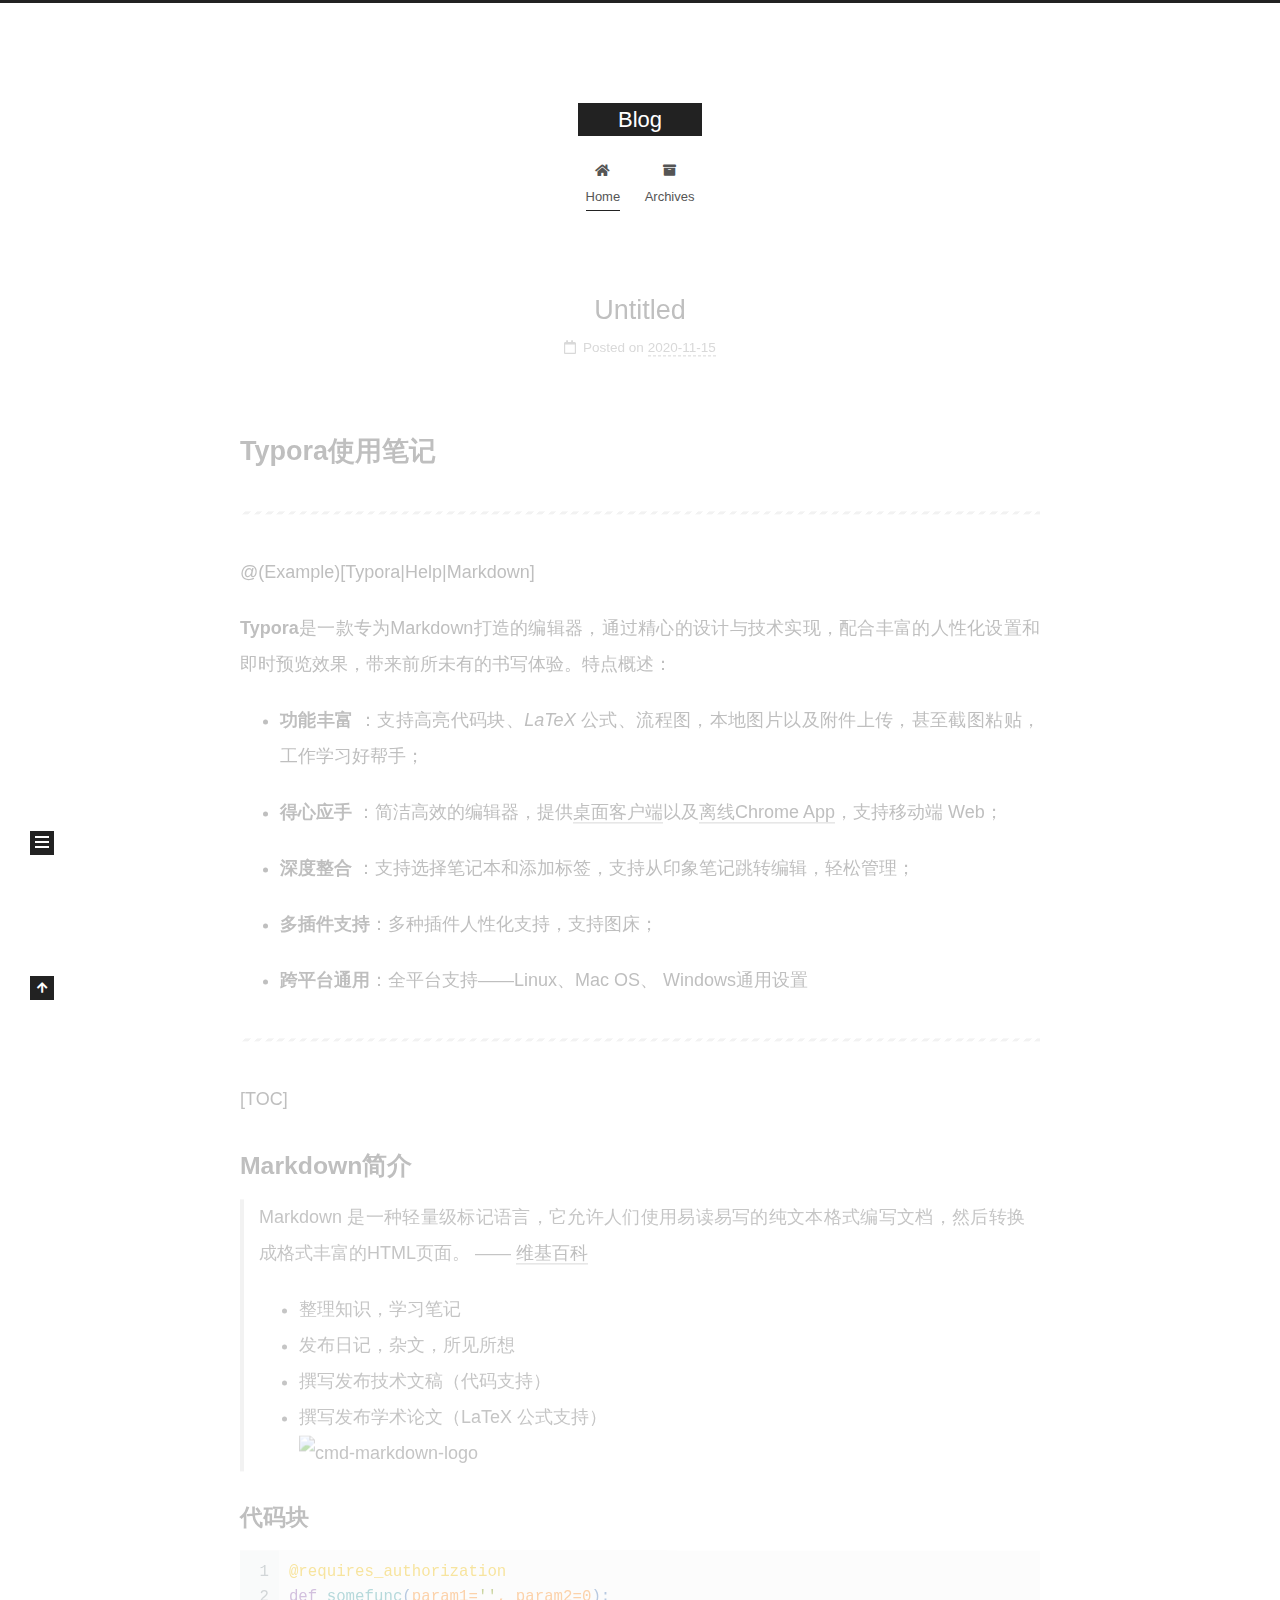
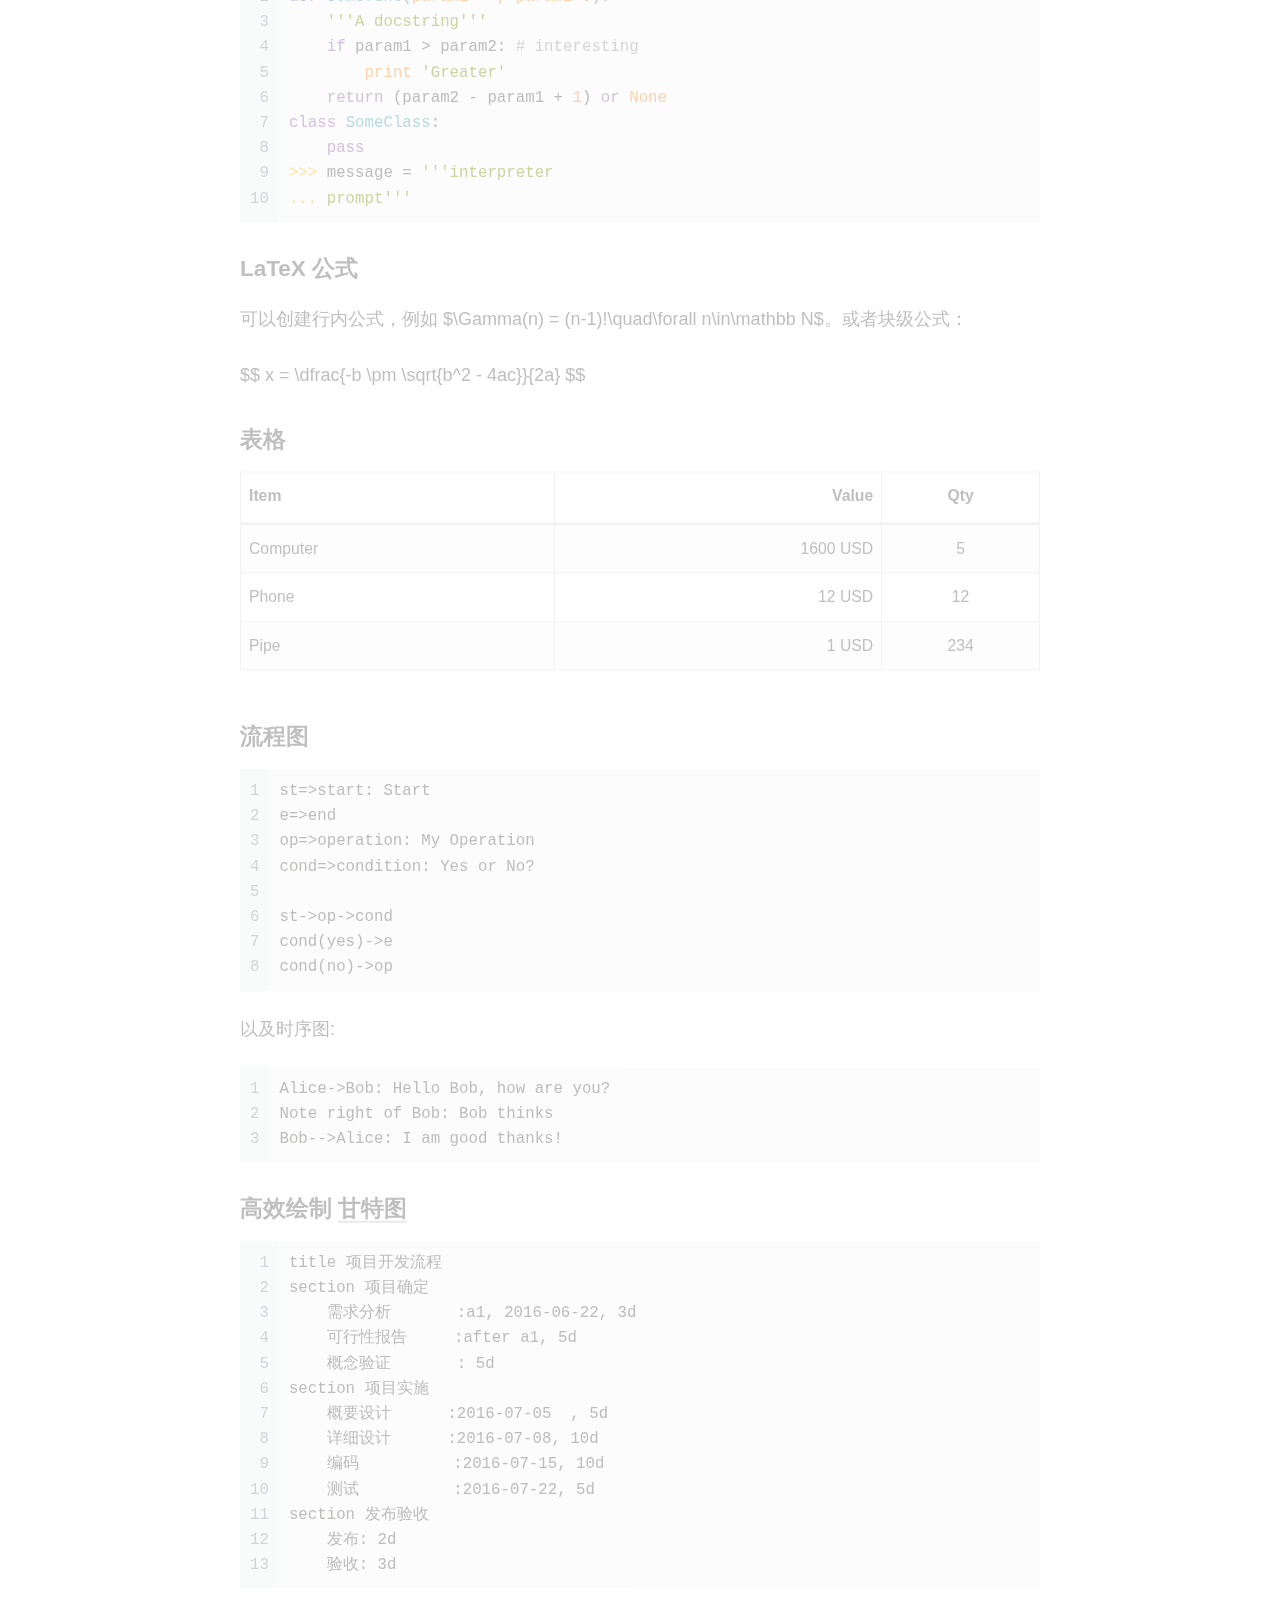
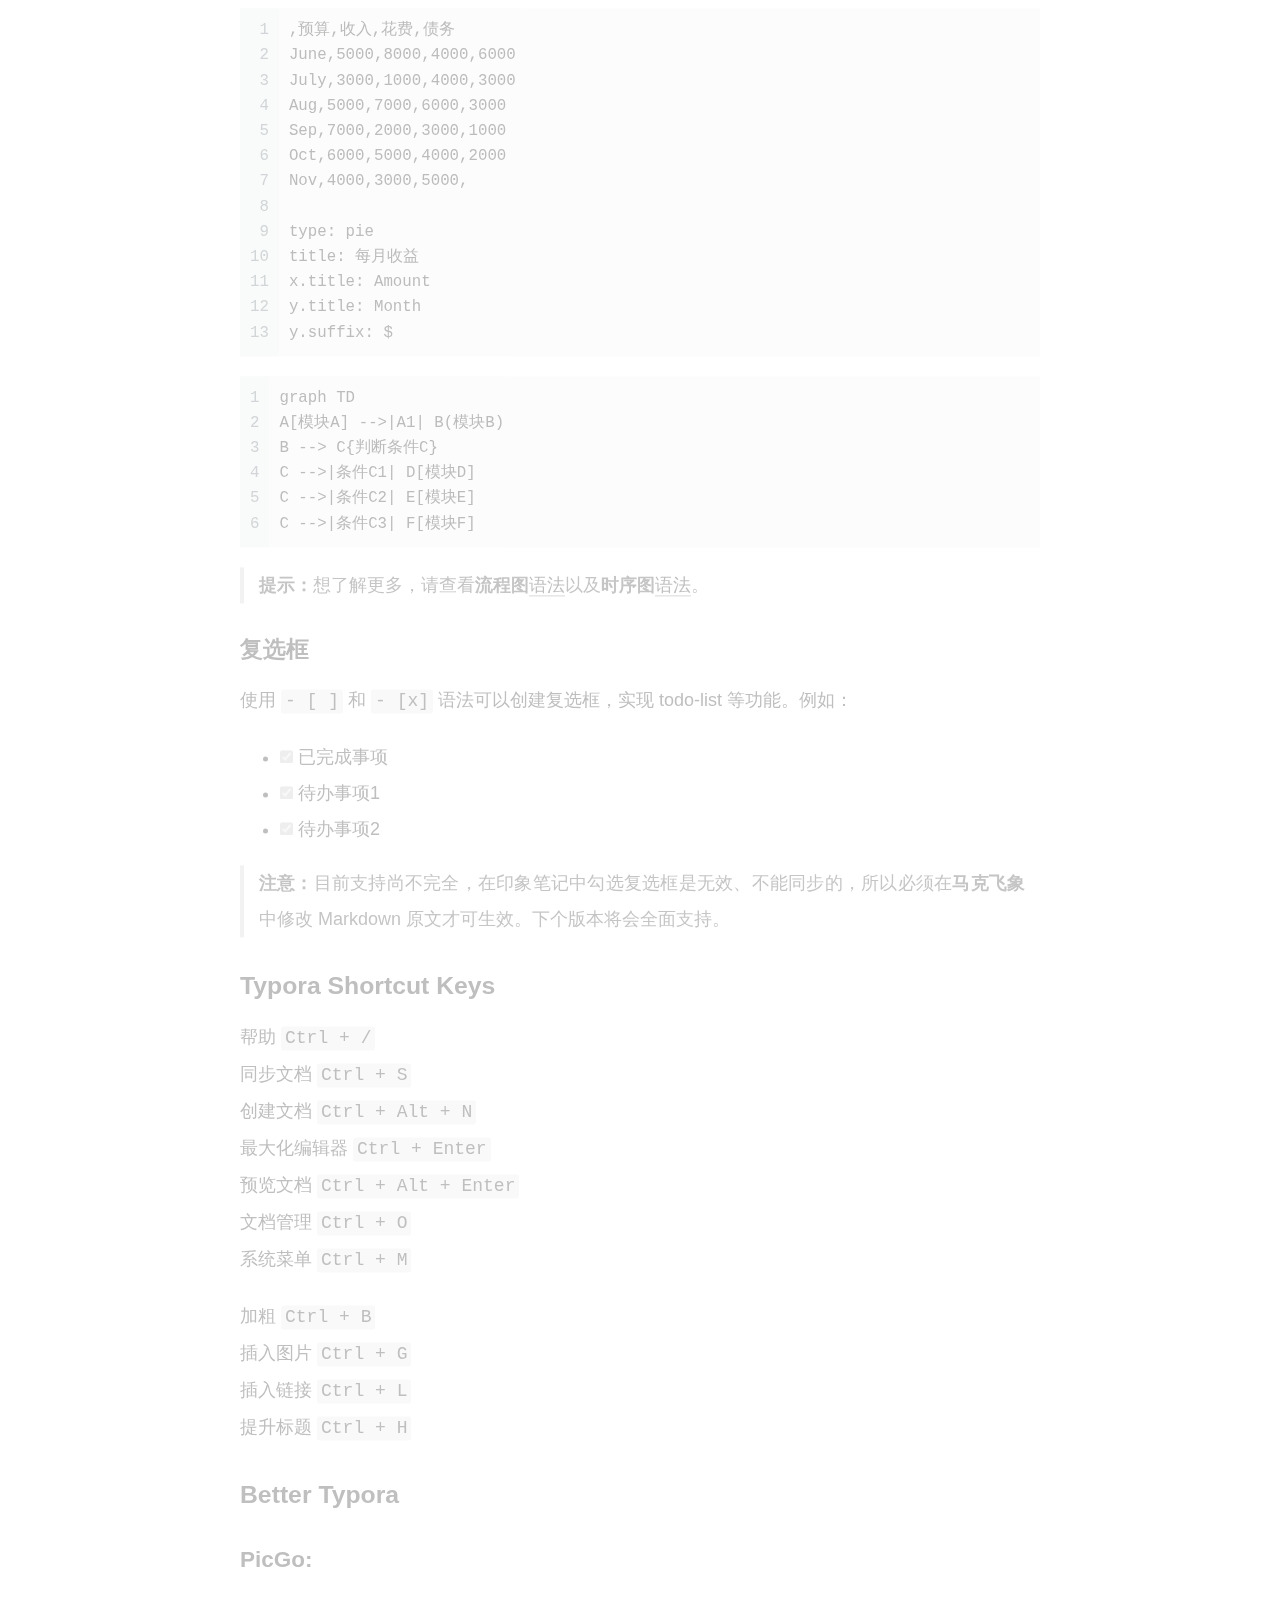
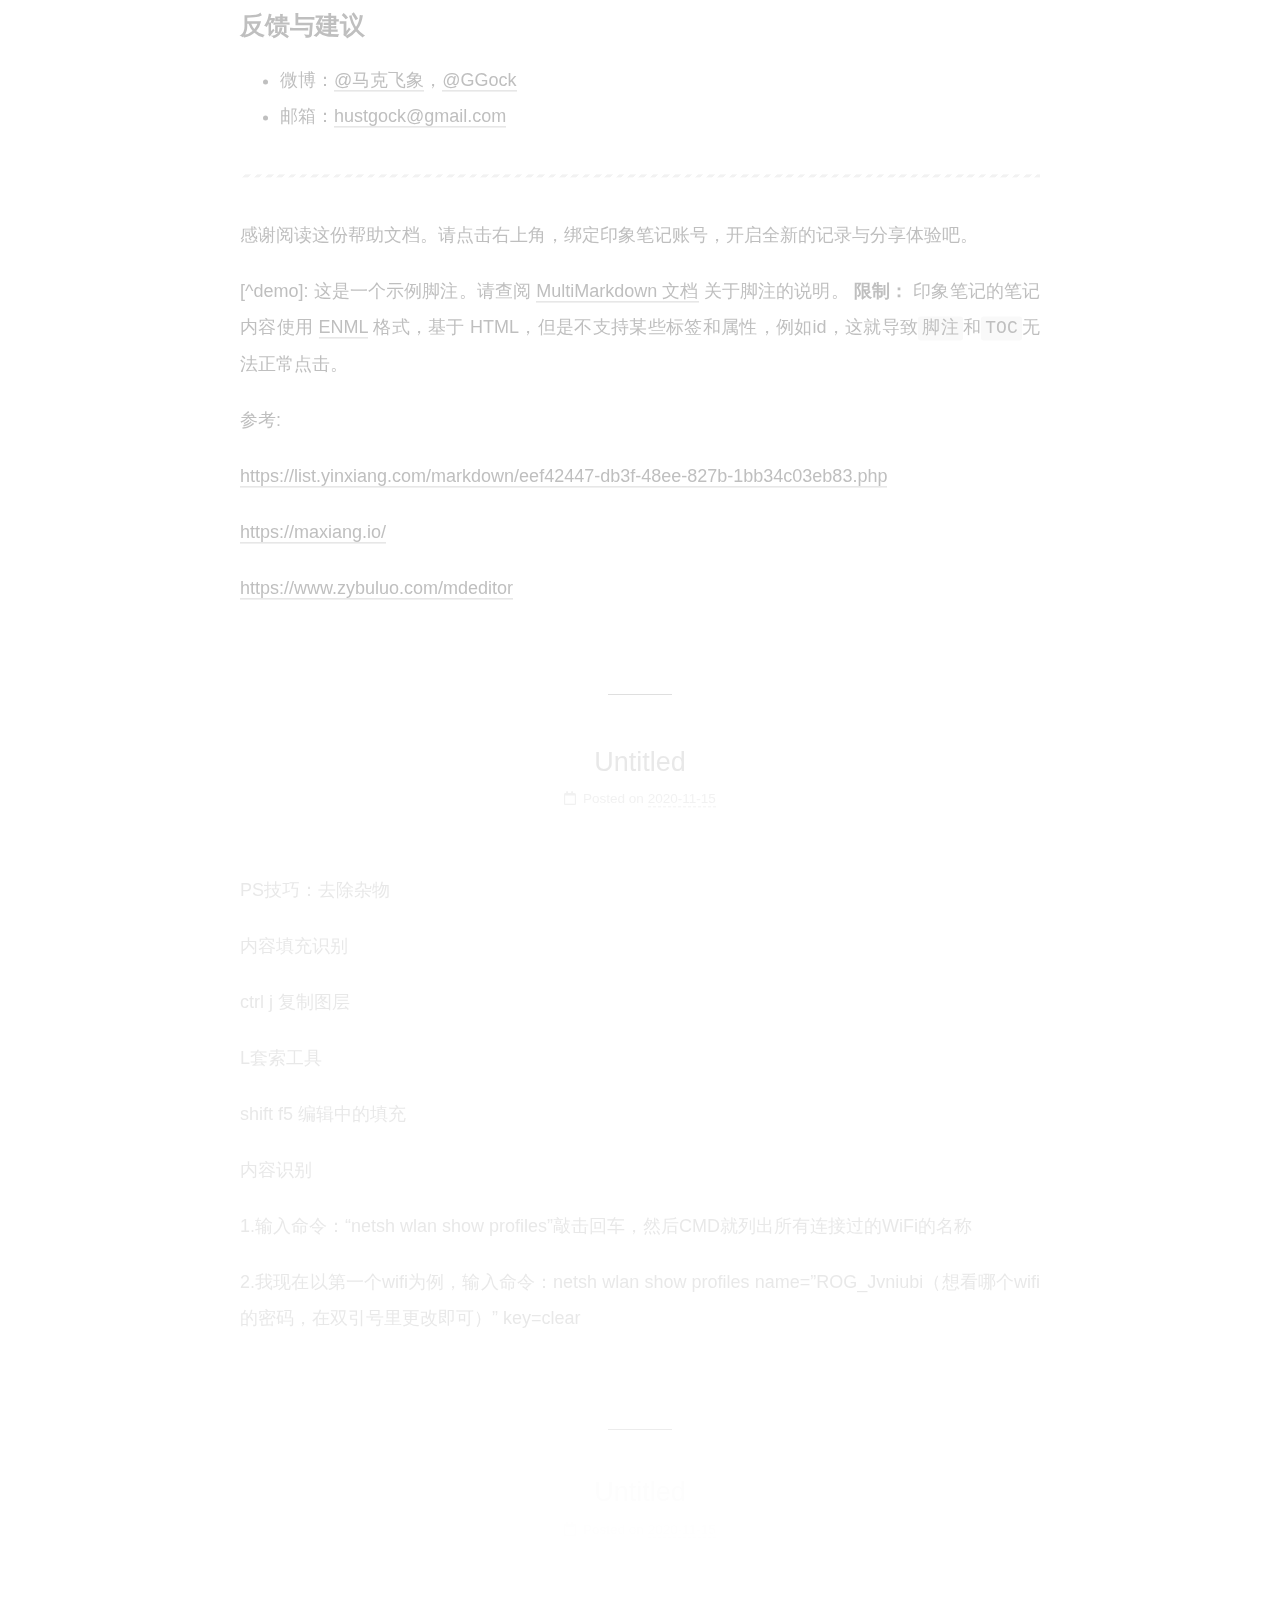
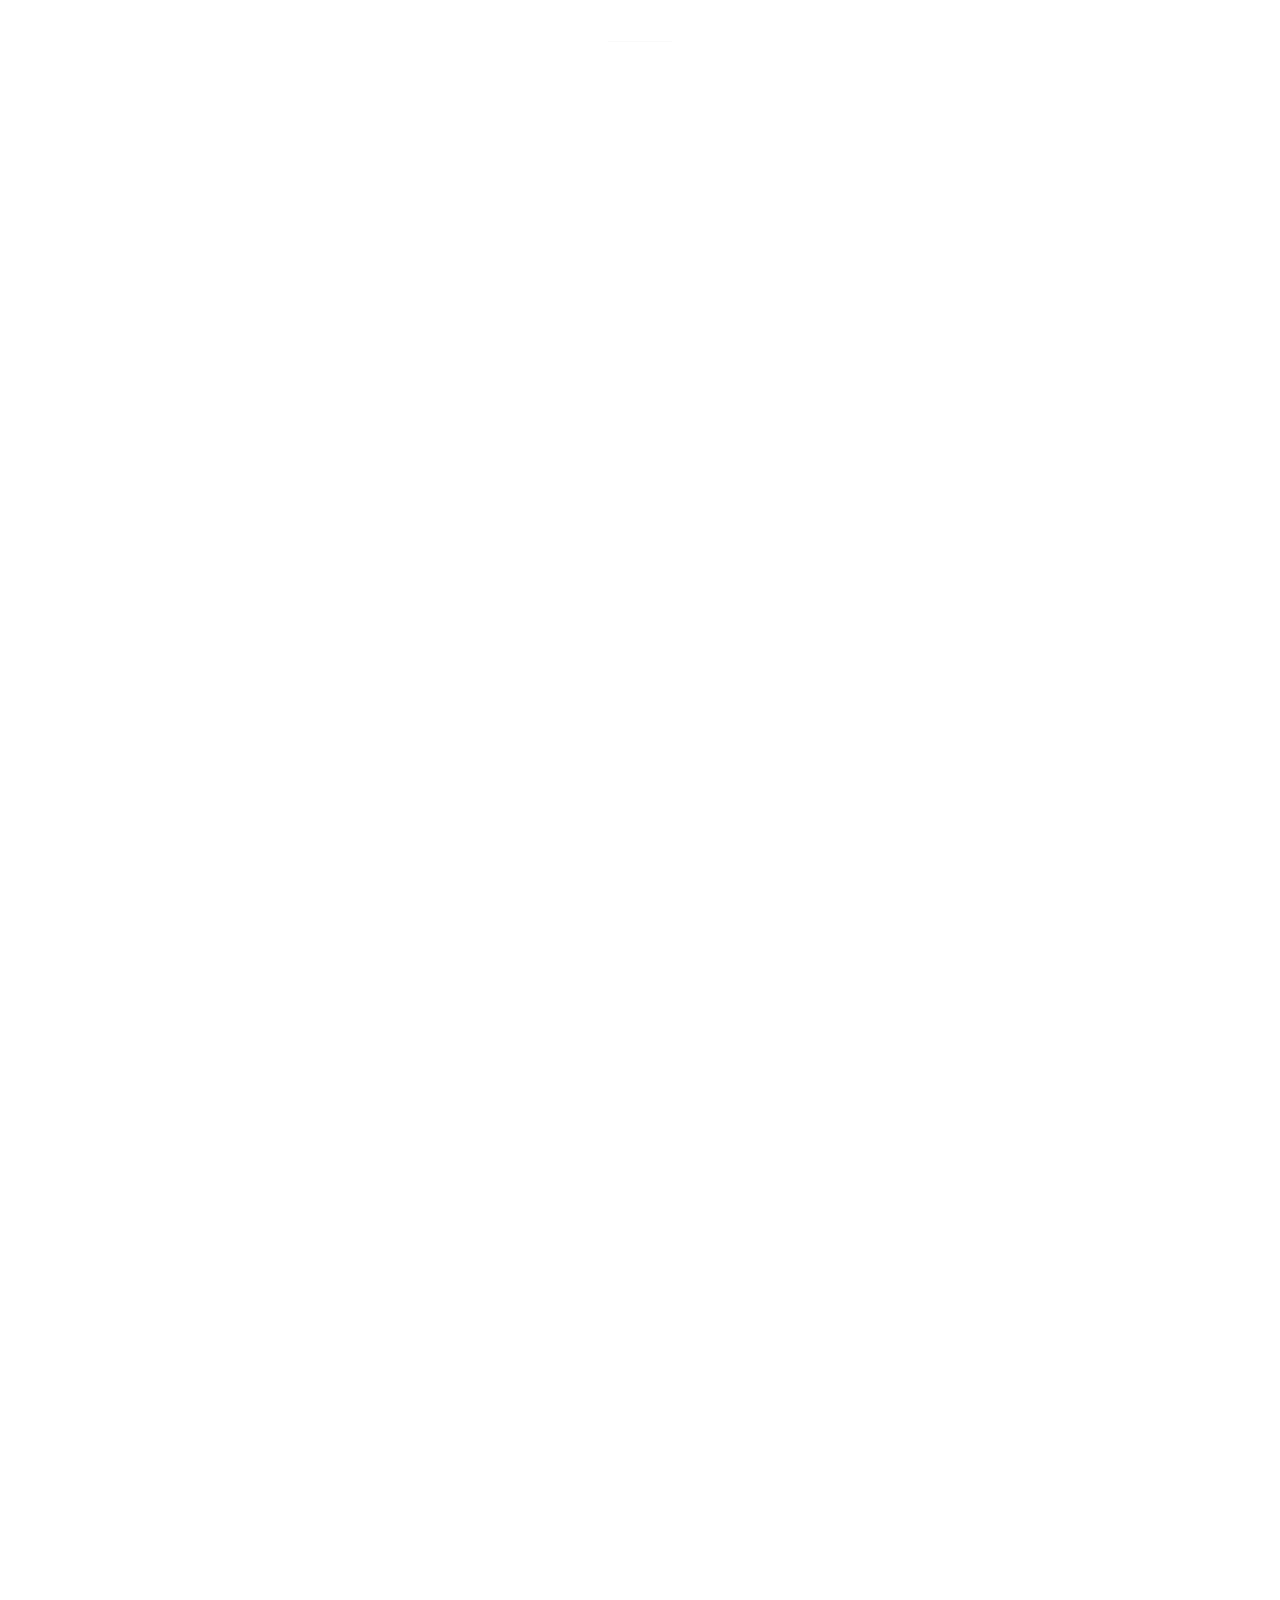
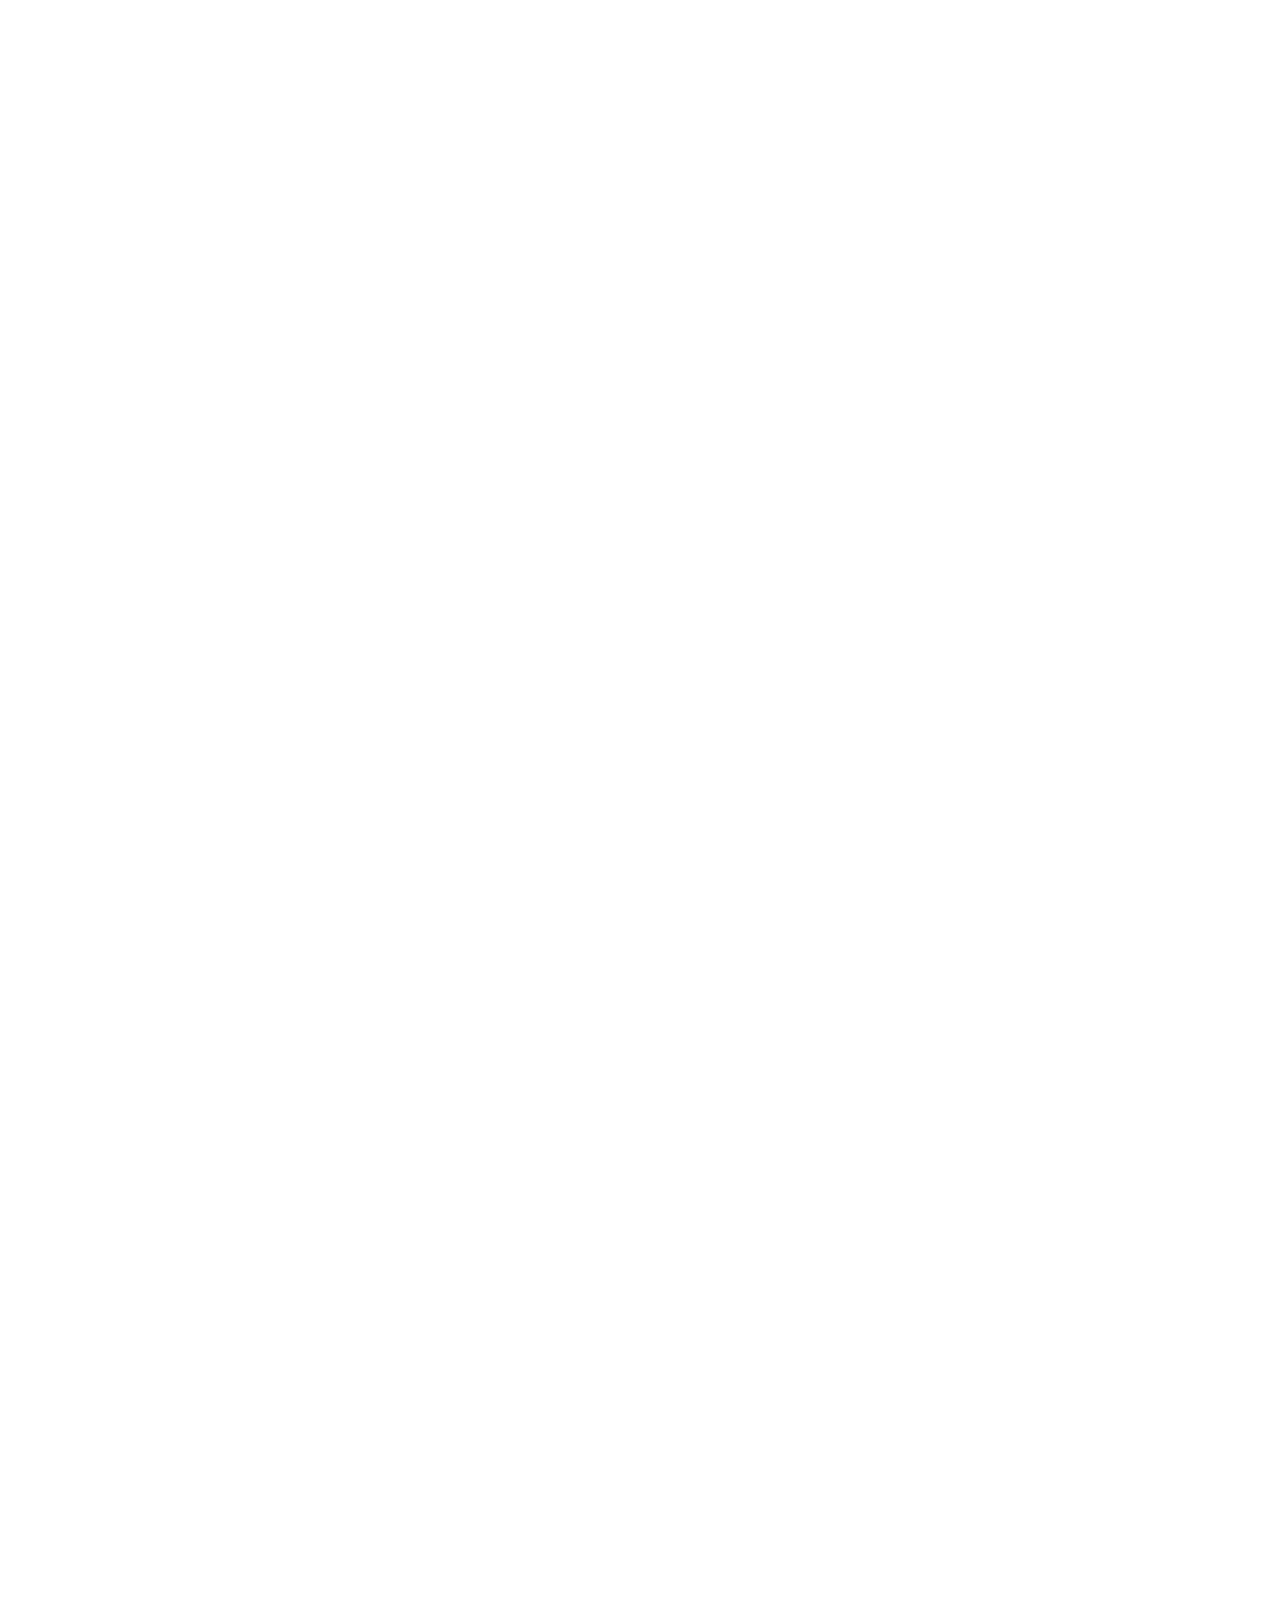
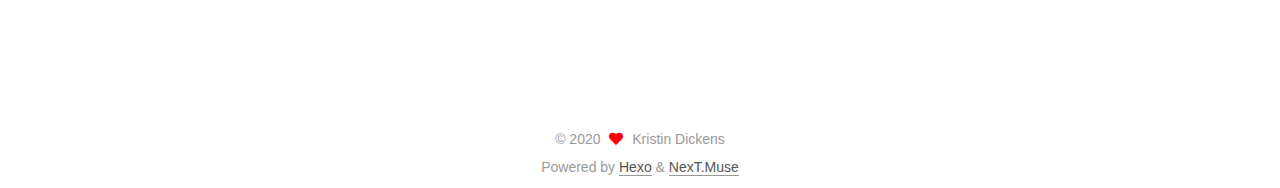
==== commit dc279637: "Site updated: 2020-11-15 20:27:34" ====
--- a/index.html
+++ b/index.html
@@ -145,7 +145,7 @@
   
   
   <article itemscope itemtype="http://schema.org/Article" class="post-block" lang="en">
-    <link itemprop="mainEntityOfPage" href="http://example.com/2020/11/14/%E6%90%AD%E5%BB%BAhexo/">
+    <link itemprop="mainEntityOfPage" href="http://example.com/2020/11/15/Typora%E4%BD%BF%E7%94%A8%E7%AC%94%E8%AE%B0/">
 
     <span hidden itemprop="author" itemscope itemtype="http://schema.org/Person">
       <meta itemprop="image" content="/images/avatar.gif">
@@ -159,7 +159,7 @@
       <header class="post-header">
         <h2 class="post-title" itemprop="name headline">
           
-            <a href="/2020/11/14/%E6%90%AD%E5%BB%BAhexo/" class="post-title-link" itemprop="url">搭建hexo</a>
+            <a href="/2020/11/15/Typora%E4%BD%BF%E7%94%A8%E7%AC%94%E8%AE%B0/" class="post-title-link" itemprop="url">Untitled</a>
         </h2>
 
         <div class="post-meta">
@@ -168,8 +168,9 @@
                 <i class="far fa-calendar"></i>
               </span>
               <span class="post-meta-item-text">Posted on</span>
-
-              <time title="Created: 2020-11-14 10:32:48" itemprop="dateCreated datePublished" datetime="2020-11-14T10:32:48+08:00">2020-11-14</time>
+              
+
+              <time title="Created: 2020-11-15 20:20:52 / Modified: 20:23:32" itemprop="dateCreated datePublished" datetime="2020-11-15T20:20:52+08:00">2020-11-15</time>
             </span>
 
           
@@ -183,7 +184,96 @@
     <div class="post-body" itemprop="articleBody">
 
       
-          
+          <h1 id="Typora使用笔记"><a href="#Typora使用笔记" class="headerlink" title="Typora使用笔记"></a>Typora使用笔记</h1><hr>
+<p>@(Example)[Typora|Help|Markdown]</p>
+<p><strong>Typora</strong>是一款专为Markdown打造的编辑器，通过精心的设计与技术实现，配合丰富的人性化设置和即时预览效果，带来前所未有的书写体验。特点概述：</p>
+<ul>
+<li><p><strong>功能丰富</strong> ：支持高亮代码块、<em>LaTeX</em> 公式、流程图，本地图片以及附件上传，甚至截图粘贴，工作学习好帮手；</p>
+</li>
+<li><p><strong>得心应手</strong> ：简洁高效的编辑器，提供<a target="_blank" rel="noopener" href="http://maxiang.info/client_zh">桌面客户端</a>以及<a target="_blank" rel="noopener" href="https://chrome.google.com/webstore/detail/kidnkfckhbdkfgbicccmdggmpgogehop">离线Chrome App</a>，支持移动端 Web；</p>
+</li>
+<li><p><strong>深度整合</strong> ：支持选择笔记本和添加标签，支持从印象笔记跳转编辑，轻松管理；</p>
+</li>
+<li><p><strong>多插件支持</strong>：多种插件人性化支持，支持图床；</p>
+</li>
+<li><p><strong>跨平台通用</strong>：全平台支持——Linux、Mac OS、 Windows通用设置</p>
+</li>
+</ul>
+<hr>
+<p>[TOC]</p>
+<h2 id="Markdown简介"><a href="#Markdown简介" class="headerlink" title="Markdown简介"></a>Markdown简介</h2><blockquote>
+<p>Markdown 是一种轻量级标记语言，它允许人们使用易读易写的纯文本格式编写文档，然后转换成格式丰富的HTML页面。    —— <a target="_blank" rel="noopener" href="https://zh.wikipedia.org/wiki/Markdown">维基百科</a></p>
+<ul>
+<li>整理知识，学习笔记</li>
+<li>发布日记，杂文，所见所想</li>
+<li>撰写发布技术文稿（代码支持）</li>
+<li>撰写发布学术论文（LaTeX 公式支持）<img src="https://www.zybuluo.com/static/img/logo.png" alt="cmd-markdown-logo"></li>
+</ul>
+</blockquote>
+<h3 id="代码块"><a href="#代码块" class="headerlink" title="代码块"></a>代码块</h3><figure class="highlight python"><table><tr><td class="gutter"><pre><span class="line">1</span><br><span class="line">2</span><br><span class="line">3</span><br><span class="line">4</span><br><span class="line">5</span><br><span class="line">6</span><br><span class="line">7</span><br><span class="line">8</span><br><span class="line">9</span><br><span class="line">10</span><br></pre></td><td class="code"><pre><span class="line"><span class="meta">@requires_authorization</span></span><br><span class="line"><span class="function"><span class="keyword">def</span> <span class="title">somefunc</span>(<span class="params">param1=<span class="string">&#x27;&#x27;</span>, param2=<span class="number">0</span></span>):</span></span><br><span class="line">    <span class="string">&#x27;&#x27;&#x27;A docstring&#x27;&#x27;&#x27;</span></span><br><span class="line">    <span class="keyword">if</span> param1 &gt; param2: <span class="comment"># interesting</span></span><br><span class="line">        <span class="built_in">print</span> <span class="string">&#x27;Greater&#x27;</span></span><br><span class="line">    <span class="keyword">return</span> (param2 - param1 + <span class="number">1</span>) <span class="keyword">or</span> <span class="literal">None</span></span><br><span class="line"><span class="class"><span class="keyword">class</span> <span class="title">SomeClass</span>:</span></span><br><span class="line">    <span class="keyword">pass</span></span><br><span class="line"><span class="meta">&gt;&gt;&gt; </span>message = <span class="string">&#x27;&#x27;&#x27;interpreter</span></span><br><span class="line"><span class="string"><span class="meta">... </span>prompt&#x27;&#x27;&#x27;</span></span><br></pre></td></tr></table></figure>
+<h3 id="LaTeX-公式"><a href="#LaTeX-公式" class="headerlink" title="LaTeX 公式"></a>LaTeX 公式</h3><p>可以创建行内公式，例如 $\Gamma(n) = (n-1)!\quad\forall n\in\mathbb N$。或者块级公式：</p>
+<p>$$    x = \dfrac{-b \pm \sqrt{b^2 - 4ac}}{2a} $$</p>
+<h3 id="表格"><a href="#表格" class="headerlink" title="表格"></a>表格</h3><table>
+<thead>
+<tr>
+<th align="left">Item</th>
+<th align="right">Value</th>
+<th align="center">Qty</th>
+</tr>
+</thead>
+<tbody><tr>
+<td align="left">Computer</td>
+<td align="right">1600 USD</td>
+<td align="center">5</td>
+</tr>
+<tr>
+<td align="left">Phone</td>
+<td align="right">12 USD</td>
+<td align="center">12</td>
+</tr>
+<tr>
+<td align="left">Pipe</td>
+<td align="right">1 USD</td>
+<td align="center">234</td>
+</tr>
+</tbody></table>
+<h3 id="流程图"><a href="#流程图" class="headerlink" title="流程图"></a>流程图</h3><figure class="highlight plain"><table><tr><td class="gutter"><pre><span class="line">1</span><br><span class="line">2</span><br><span class="line">3</span><br><span class="line">4</span><br><span class="line">5</span><br><span class="line">6</span><br><span class="line">7</span><br><span class="line">8</span><br></pre></td><td class="code"><pre><span class="line">st&#x3D;&gt;start: Start</span><br><span class="line">e&#x3D;&gt;end</span><br><span class="line">op&#x3D;&gt;operation: My Operation</span><br><span class="line">cond&#x3D;&gt;condition: Yes or No?</span><br><span class="line"></span><br><span class="line">st-&gt;op-&gt;cond</span><br><span class="line">cond(yes)-&gt;e</span><br><span class="line">cond(no)-&gt;op</span><br></pre></td></tr></table></figure>
+
+<p>以及时序图:</p>
+<figure class="highlight plain"><table><tr><td class="gutter"><pre><span class="line">1</span><br><span class="line">2</span><br><span class="line">3</span><br></pre></td><td class="code"><pre><span class="line">Alice-&gt;Bob: Hello Bob, how are you?</span><br><span class="line">Note right of Bob: Bob thinks</span><br><span class="line">Bob--&gt;Alice: I am good thanks!</span><br></pre></td></tr></table></figure>
+
+<h3 id="高效绘制-甘特图"><a href="#高效绘制-甘特图" class="headerlink" title="高效绘制 甘特图"></a>高效绘制 <a target="_blank" rel="noopener" href="https://www.zybuluo.com/mdeditor?url=https://www.zybuluo.com/static/editor/md-help.markdown#9-%E7%94%98%E7%89%B9%E5%9B%BE">甘特图</a></h3><figure class="highlight plain"><table><tr><td class="gutter"><pre><span class="line">1</span><br><span class="line">2</span><br><span class="line">3</span><br><span class="line">4</span><br><span class="line">5</span><br><span class="line">6</span><br><span class="line">7</span><br><span class="line">8</span><br><span class="line">9</span><br><span class="line">10</span><br><span class="line">11</span><br><span class="line">12</span><br><span class="line">13</span><br></pre></td><td class="code"><pre><span class="line">title 项目开发流程</span><br><span class="line">section 项目确定</span><br><span class="line">    需求分析       :a1, 2016-06-22, 3d</span><br><span class="line">    可行性报告     :after a1, 5d</span><br><span class="line">    概念验证       : 5d</span><br><span class="line">section 项目实施</span><br><span class="line">    概要设计      :2016-07-05  , 5d</span><br><span class="line">    详细设计      :2016-07-08, 10d</span><br><span class="line">    编码          :2016-07-15, 10d</span><br><span class="line">    测试          :2016-07-22, 5d</span><br><span class="line">section 发布验收</span><br><span class="line">    发布: 2d</span><br><span class="line">    验收: 3d</span><br></pre></td></tr></table></figure>
+<figure class="highlight plain"><table><tr><td class="gutter"><pre><span class="line">1</span><br><span class="line">2</span><br><span class="line">3</span><br><span class="line">4</span><br><span class="line">5</span><br><span class="line">6</span><br><span class="line">7</span><br><span class="line">8</span><br><span class="line">9</span><br><span class="line">10</span><br><span class="line">11</span><br><span class="line">12</span><br><span class="line">13</span><br></pre></td><td class="code"><pre><span class="line">,预算,收入,花费,债务</span><br><span class="line">June,5000,8000,4000,6000</span><br><span class="line">July,3000,1000,4000,3000</span><br><span class="line">Aug,5000,7000,6000,3000</span><br><span class="line">Sep,7000,2000,3000,1000</span><br><span class="line">Oct,6000,5000,4000,2000</span><br><span class="line">Nov,4000,3000,5000,</span><br><span class="line"></span><br><span class="line">type: pie</span><br><span class="line">title: 每月收益</span><br><span class="line">x.title: Amount</span><br><span class="line">y.title: Month</span><br><span class="line">y.suffix: $</span><br></pre></td></tr></table></figure>
+
+<figure class="highlight plain"><table><tr><td class="gutter"><pre><span class="line">1</span><br><span class="line">2</span><br><span class="line">3</span><br><span class="line">4</span><br><span class="line">5</span><br><span class="line">6</span><br></pre></td><td class="code"><pre><span class="line">graph TD</span><br><span class="line">A[模块A] --&gt;|A1| B(模块B)</span><br><span class="line">B --&gt; C&#123;判断条件C&#125;</span><br><span class="line">C --&gt;|条件C1| D[模块D]</span><br><span class="line">C --&gt;|条件C2| E[模块E]</span><br><span class="line">C --&gt;|条件C3| F[模块F]</span><br></pre></td></tr></table></figure>
+
+
+<blockquote>
+<p><strong>提示：</strong>想了解更多，请查看<strong>流程图</strong><a target="_blank" rel="noopener" href="http://adrai.github.io/flowchart.js/">语法</a>以及<strong>时序图</strong><a target="_blank" rel="noopener" href="http://bramp.github.io/js-sequence-diagrams/">语法</a>。</p>
+</blockquote>
+<h3 id="复选框"><a href="#复选框" class="headerlink" title="复选框"></a>复选框</h3><p>使用 <code>- [ ]</code> 和 <code>- [x]</code> 语法可以创建复选框，实现 todo-list 等功能。例如：</p>
+<ul>
+<li><input checked="" disabled="" type="checkbox"> 已完成事项</li>
+<li><input checked="" disabled="" type="checkbox"> 待办事项1</li>
+<li><input checked="" disabled="" type="checkbox"> 待办事项2</li>
+</ul>
+<blockquote>
+<p><strong>注意：</strong>目前支持尚不完全，在印象笔记中勾选复选框是无效、不能同步的，所以必须在<strong>马克飞象</strong>中修改 Markdown 原文才可生效。下个版本将会全面支持。</p>
+</blockquote>
+<h2 id="Typora-Shortcut-Keys"><a href="#Typora-Shortcut-Keys" class="headerlink" title="Typora Shortcut Keys"></a>Typora Shortcut Keys</h2><p>帮助    <code>Ctrl + /</code><br>同步文档    <code>Ctrl + S</code><br>创建文档    <code>Ctrl + Alt + N</code><br>最大化编辑器    <code>Ctrl + Enter</code><br>预览文档 <code>Ctrl + Alt + Enter</code><br>文档管理    <code>Ctrl + O</code><br>系统菜单    <code>Ctrl + M</code> </p>
+<p>加粗    <code>Ctrl + B</code><br>插入图片    <code>Ctrl + G</code><br>插入链接    <code>Ctrl + L</code><br>提升标题    <code>Ctrl + H</code></p>
+<h2 id="Better-Typora"><a href="#Better-Typora" class="headerlink" title="Better Typora"></a>Better Typora</h2><h3 id="PicGo"><a href="#PicGo" class="headerlink" title="PicGo:"></a>PicGo:</h3><h2 id="反馈与建议"><a href="#反馈与建议" class="headerlink" title="反馈与建议"></a>反馈与建议</h2><ul>
+<li>微博：<a target="_blank" rel="noopener" href="http://weibo.com/u/2788354117">@马克飞象</a>，<a target="_blank" rel="noopener" href="http://weibo.com/ggock" title="开发者个人账号">@GGock</a></li>
+<li>邮箱：<a href="mailto:&#x68;&#x75;&#115;&#x74;&#103;&#111;&#x63;&#107;&#x40;&#103;&#109;&#x61;&#105;&#108;&#46;&#99;&#x6f;&#109;">&#x68;&#x75;&#115;&#x74;&#103;&#111;&#x63;&#107;&#x40;&#103;&#109;&#x61;&#105;&#108;&#46;&#99;&#x6f;&#109;</a></li>
+</ul>
+<hr>
+<p>感谢阅读这份帮助文档。请点击右上角，绑定印象笔记账号，开启全新的记录与分享体验吧。</p>
+<p>[^demo]: 这是一个示例脚注。请查阅 <a target="_blank" rel="noopener" href="https://github.com/fletcher/MultiMarkdown/wiki/MultiMarkdown-Syntax-Guide#footnotes">MultiMarkdown 文档</a> 关于脚注的说明。 <strong>限制：</strong> 印象笔记的笔记内容使用 <a target="_blank" rel="noopener" href="https://dev.yinxiang.com/doc/articles/enml.php">ENML</a> 格式，基于 HTML，但是不支持某些标签和属性，例如id，这就导致<code>脚注</code>和<code>TOC</code>无法正常点击。</p>
+<p>参考:</p>
+<p><a target="_blank" rel="noopener" href="https://list.yinxiang.com/markdown/eef42447-db3f-48ee-827b-1bb34c03eb83.php">https://list.yinxiang.com/markdown/eef42447-db3f-48ee-827b-1bb34c03eb83.php</a></p>
+<p><a target="_blank" rel="noopener" href="https://maxiang.io/">https://maxiang.io/</a></p>
+<p><a target="_blank" rel="noopener" href="https://www.zybuluo.com/mdeditor">https://www.zybuluo.com/mdeditor</a></p>
+
       
     </div>
 
@@ -202,7 +292,7 @@
   
   
   <article itemscope itemtype="http://schema.org/Article" class="post-block" lang="en">
-    <link itemprop="mainEntityOfPage" href="http://example.com/2020/11/14/hello-world/">
+    <link itemprop="mainEntityOfPage" href="http://example.com/2020/11/15/PS%E6%8A%80%E5%B7%A7%EF%BC%9A%E5%8E%BB%E9%99%A4%E6%9D%82%E7%89%A9/">
 
     <span hidden itemprop="author" itemscope itemtype="http://schema.org/Person">
       <meta itemprop="image" content="/images/avatar.gif">
@@ -216,7 +306,7 @@
       <header class="post-header">
         <h2 class="post-title" itemprop="name headline">
           
-            <a href="/2020/11/14/hello-world/" class="post-title-link" itemprop="url">Hello World</a>
+            <a href="/2020/11/15/PS%E6%8A%80%E5%B7%A7%EF%BC%9A%E5%8E%BB%E9%99%A4%E6%9D%82%E7%89%A9/" class="post-title-link" itemprop="url">Untitled</a>
         </h2>
 
         <div class="post-meta">
@@ -225,8 +315,9 @@
                 <i class="far fa-calendar"></i>
               </span>
               <span class="post-meta-item-text">Posted on</span>
-
-              <time title="Created: 2020-11-14 10:00:14" itemprop="dateCreated datePublished" datetime="2020-11-14T10:00:14+08:00">2020-11-14</time>
+              
+
+              <time title="Created: 2020-11-15 16:42:09 / Modified: 16:43:55" itemprop="dateCreated datePublished" datetime="2020-11-15T16:42:09+08:00">2020-11-15</time>
             </span>
 
           
@@ -240,9 +331,274 @@
     <div class="post-body" itemprop="articleBody">
 
       
+          <p>PS技巧：去除杂物</p>
+<p>内容填充识别</p>
+<p>ctrl j 复制图层</p>
+<p>L套索工具</p>
+<p>shift f5 编辑中的填充</p>
+<p>内容识别</p>
+<p>1.输入命令：“netsh wlan show profiles”敲击回车，然后CMD就列出所有连接过的WiFi的名称</p>
+<p>2.我现在以第一个wifi为例，输入命令：netsh wlan show profiles name=”ROG_Jvniubi（想看哪个wifi的密码，在双引号里更改即可）” key=clear</p>
+
+      
+    </div>
+
+    
+    
+    
+      <footer class="post-footer">
+        <div class="post-eof"></div>
+      </footer>
+  </article>
+  
+  
+  
+
+      
+  
+  
+  <article itemscope itemtype="http://schema.org/Article" class="post-block" lang="en">
+    <link itemprop="mainEntityOfPage" href="http://example.com/2020/11/15/Untitled/">
+
+    <span hidden itemprop="author" itemscope itemtype="http://schema.org/Person">
+      <meta itemprop="image" content="/images/avatar.gif">
+      <meta itemprop="name" content="Kristin Dickens">
+      <meta itemprop="description" content="">
+    </span>
+
+    <span hidden itemprop="publisher" itemscope itemtype="http://schema.org/Organization">
+      <meta itemprop="name" content="Blog">
+    </span>
+      <header class="post-header">
+        <h2 class="post-title" itemprop="name headline">
+          
+            <a href="/2020/11/15/Untitled/" class="post-title-link" itemprop="url">Untitled</a>
+        </h2>
+
+        <div class="post-meta">
+            <span class="post-meta-item">
+              <span class="post-meta-item-icon">
+                <i class="far fa-calendar"></i>
+              </span>
+              <span class="post-meta-item-text">Posted on</span>
+
+              <time title="Created: 2020-11-15 16:37:11" itemprop="dateCreated datePublished" datetime="2020-11-15T16:37:11+08:00">2020-11-15</time>
+            </span>
+
+          
+
+        </div>
+      </header>
+
+    
+    
+    
+    <div class="post-body" itemprop="articleBody">
+
+      
+          
+      
+    </div>
+
+    
+    
+    
+      <footer class="post-footer">
+        <div class="post-eof"></div>
+      </footer>
+  </article>
+  
+  
+  
+
+      
+  
+  
+  <article itemscope itemtype="http://schema.org/Article" class="post-block" lang="en">
+    <link itemprop="mainEntityOfPage" href="http://example.com/2020/11/14/win10/">
+
+    <span hidden itemprop="author" itemscope itemtype="http://schema.org/Person">
+      <meta itemprop="image" content="/images/avatar.gif">
+      <meta itemprop="name" content="Kristin Dickens">
+      <meta itemprop="description" content="">
+    </span>
+
+    <span hidden itemprop="publisher" itemscope itemtype="http://schema.org/Organization">
+      <meta itemprop="name" content="Blog">
+    </span>
+      <header class="post-header">
+        <h2 class="post-title" itemprop="name headline">
+          
+            <a href="/2020/11/14/win10/" class="post-title-link" itemprop="url">Untitled</a>
+        </h2>
+
+        <div class="post-meta">
+            <span class="post-meta-item">
+              <span class="post-meta-item-icon">
+                <i class="far fa-calendar"></i>
+              </span>
+              <span class="post-meta-item-text">Posted on</span>
+              
+
+              <time title="Created: 2020-11-14 15:03:25 / Modified: 16:21:04" itemprop="dateCreated datePublished" datetime="2020-11-14T15:03:25+08:00">2020-11-14</time>
+            </span>
+
+          
+
+        </div>
+      </header>
+
+    
+    
+    
+    <div class="post-body" itemprop="articleBody">
+
+      
+          <h1 id="Ⅰ-win10新体验"><a href="#Ⅰ-win10新体验" class="headerlink" title="Ⅰ.win10新体验"></a>Ⅰ.win10新体验</h1><h2 id="1-概述"><a href="#1-概述" class="headerlink" title="1.概述"></a>1.概述</h2><p>阶段：technical preview &amp; insider preview</p>
+<p>理念：移动为先，云为先</p>
+<p>发行版本：</p>
+<p>Home edition:面向pc和平板二合一的用户</p>
+<p>Pro edition:管理设备和应用 支持组策略，降低管理成本，控制更新部署</p>
+<p>Enterprise Edition:安全功能，批量许可（volume licensing），提供长期服务分支</p>
+<p>Edu edition:类似企业版</p>
+<p>Mobile edition:面向移动端（phone pad）有continuuum功能</p>
+<p>Mobile enterprise 面向企业</p>
+<p>IoT edition:物联网版本，五桌面</p>
+<p>aero &amp; metro &amp; modern</p>
+<p>command prompt</p>
+<p>PIN code:Personal Identification Number</p>
+<p>局域网资源共享：</p>
+<h3 id="组间小型局域网，用到网线、网络交互器、路由器，支持DHCP功能，"><a href="#组间小型局域网，用到网线、网络交互器、路由器，支持DHCP功能，" class="headerlink" title="组间小型局域网，用到网线、网络交互器、路由器，支持DHCP功能，"></a>组间小型局域网，用到网线、网络交互器、路由器，支持DHCP功能，</h3><p>路由器地址 192.168.1.1</p>
+
+      
+    </div>
+
+    
+    
+    
+      <footer class="post-footer">
+        <div class="post-eof"></div>
+      </footer>
+  </article>
+  
+  
+  
+
+      
+  
+  
+  <article itemscope itemtype="http://schema.org/Article" class="post-block" lang="en">
+    <link itemprop="mainEntityOfPage" href="http://example.com/2020/11/14/%E6%90%AD%E5%BB%BAhexo/">
+
+    <span hidden itemprop="author" itemscope itemtype="http://schema.org/Person">
+      <meta itemprop="image" content="/images/avatar.gif">
+      <meta itemprop="name" content="Kristin Dickens">
+      <meta itemprop="description" content="">
+    </span>
+
+    <span hidden itemprop="publisher" itemscope itemtype="http://schema.org/Organization">
+      <meta itemprop="name" content="Blog">
+    </span>
+      <header class="post-header">
+        <h2 class="post-title" itemprop="name headline">
+          
+            <a href="/2020/11/14/%E6%90%AD%E5%BB%BAhexo/" class="post-title-link" itemprop="url">Untitled</a>
+        </h2>
+
+        <div class="post-meta">
+            <span class="post-meta-item">
+              <span class="post-meta-item-icon">
+                <i class="far fa-calendar"></i>
+              </span>
+              <span class="post-meta-item-text">Posted on</span>
+
+              <time title="Created: 2020-11-14 10:32:48" itemprop="dateCreated datePublished" datetime="2020-11-14T10:32:48+08:00">2020-11-14</time>
+            </span>
+              <span class="post-meta-item">
+                <span class="post-meta-item-icon">
+                  <i class="far fa-calendar-check"></i>
+                </span>
+                <span class="post-meta-item-text">Edited on</span>
+                <time title="Modified: 2020-11-15 11:29:41" itemprop="dateModified" datetime="2020-11-15T11:29:41+08:00">2020-11-15</time>
+              </span>
+
+          
+
+        </div>
+      </header>
+
+    
+    
+    
+    <div class="post-body" itemprop="articleBody">
+
+      
+          <blockquote>
+<p><strong>注意：</strong>目前用户在印象笔记中单方面做的任何修改，马克飞象是无法自动感知和更新的。所以请务必回到马克飞象编辑。</p>
+</blockquote>
+<h3 id="流程图"><a href="#流程图" class="headerlink" title="流程图"></a>流程图</h3><figure class="highlight plain"><table><tr><td class="gutter"><pre><span class="line">1</span><br><span class="line">2</span><br><span class="line">3</span><br><span class="line">4</span><br><span class="line">5</span><br><span class="line">6</span><br><span class="line">7</span><br><span class="line">8</span><br></pre></td><td class="code"><pre><span class="line">st&#x3D;&gt;start: Start</span><br><span class="line">e&#x3D;&gt;end</span><br><span class="line">op&#x3D;&gt;operation: My Operation</span><br><span class="line">cond&#x3D;&gt;condition: Yes or No?</span><br><span class="line"></span><br><span class="line">st-&gt;op-&gt;cond</span><br><span class="line">cond(yes)-&gt;e</span><br><span class="line">cond(no)-&gt;op</span><br></pre></td></tr></table></figure>
+
+<p>以及时序图:</p>
+<figure class="highlight plain"><table><tr><td class="gutter"><pre><span class="line">1</span><br><span class="line">2</span><br><span class="line">3</span><br></pre></td><td class="code"><pre><span class="line">Alice-&gt;Bob: Hello Bob, how are you?</span><br><span class="line">Note right of Bob: Bob thinks</span><br><span class="line">Bob--&gt;Alice: I am good thanks!</span><br></pre></td></tr></table></figure>
+      
+    </div>
+
+    
+    
+    
+      <footer class="post-footer">
+        <div class="post-eof"></div>
+      </footer>
+  </article>
+  
+  
+  
+
+      
+  
+  
+  <article itemscope itemtype="http://schema.org/Article" class="post-block" lang="en">
+    <link itemprop="mainEntityOfPage" href="http://example.com/2020/11/14/hello-world/">
+
+    <span hidden itemprop="author" itemscope itemtype="http://schema.org/Person">
+      <meta itemprop="image" content="/images/avatar.gif">
+      <meta itemprop="name" content="Kristin Dickens">
+      <meta itemprop="description" content="">
+    </span>
+
+    <span hidden itemprop="publisher" itemscope itemtype="http://schema.org/Organization">
+      <meta itemprop="name" content="Blog">
+    </span>
+      <header class="post-header">
+        <h2 class="post-title" itemprop="name headline">
+          
+            <a href="/2020/11/14/hello-world/" class="post-title-link" itemprop="url">Hello World</a>
+        </h2>
+
+        <div class="post-meta">
+            <span class="post-meta-item">
+              <span class="post-meta-item-icon">
+                <i class="far fa-calendar"></i>
+              </span>
+              <span class="post-meta-item-text">Posted on</span>
+              
+
+              <time title="Created: 2020-11-14 10:00:14 / Modified: 11:57:00" itemprop="dateCreated datePublished" datetime="2020-11-14T10:00:14+08:00">2020-11-14</time>
+            </span>
+
+          
+
+        </div>
+      </header>
+
+    
+    
+    
+    <div class="post-body" itemprop="articleBody">
+
+      
           <p>Welcome to <a target="_blank" rel="noopener" href="https://hexo.io/">Hexo</a>! This is your very first post. Check <a target="_blank" rel="noopener" href="https://hexo.io/docs/">documentation</a> for more info. If you get any problems when using Hexo, you can find the answer in <a target="_blank" rel="noopener" href="https://hexo.io/docs/troubleshooting.html">troubleshooting</a> or you can ask me on <a target="_blank" rel="noopener" href="https://github.com/hexojs/hexo/issues">GitHub</a>.</p>
 <h2 id="Quick-Start"><a href="#Quick-Start" class="headerlink" title="Quick Start"></a>Quick Start</h2><h3 id="Create-a-new-post"><a href="#Create-a-new-post" class="headerlink" title="Create a new post"></a>Create a new post</h3><figure class="highlight bash"><table><tr><td class="gutter"><pre><span class="line">1</span><br></pre></td><td class="code"><pre><span class="line">$ hexo new <span class="string">&quot;My New Post&quot;</span></span><br></pre></td></tr></table></figure>
-
 <p>More info: <a target="_blank" rel="noopener" href="https://hexo.io/docs/writing.html">Writing</a></p>
 <h3 id="Run-server"><a href="#Run-server" class="headerlink" title="Run server"></a>Run server</h3><figure class="highlight bash"><table><tr><td class="gutter"><pre><span class="line">1</span><br></pre></td><td class="code"><pre><span class="line">$ hexo server</span><br></pre></td></tr></table></figure>
 
@@ -334,7 +690,7 @@
       <div class="site-state-item site-state-posts">
           <a href="/archives/">
         
-          <span class="site-state-item-count">2</span>
+          <span class="site-state-item-count">6</span>
           <span class="site-state-item-name">posts</span>
         </a>
       </div>
--- a/css/main.css
+++ b/css/main.css
@@ -1168,7 +1168,7 @@
 }
 .links-of-author a::before,
 .links-of-author span.exturl::before {
-  background: #b57f49;
+  background: #6a83ff;
   border-radius: 50%;
   content: ' ';
   display: inline-block;
